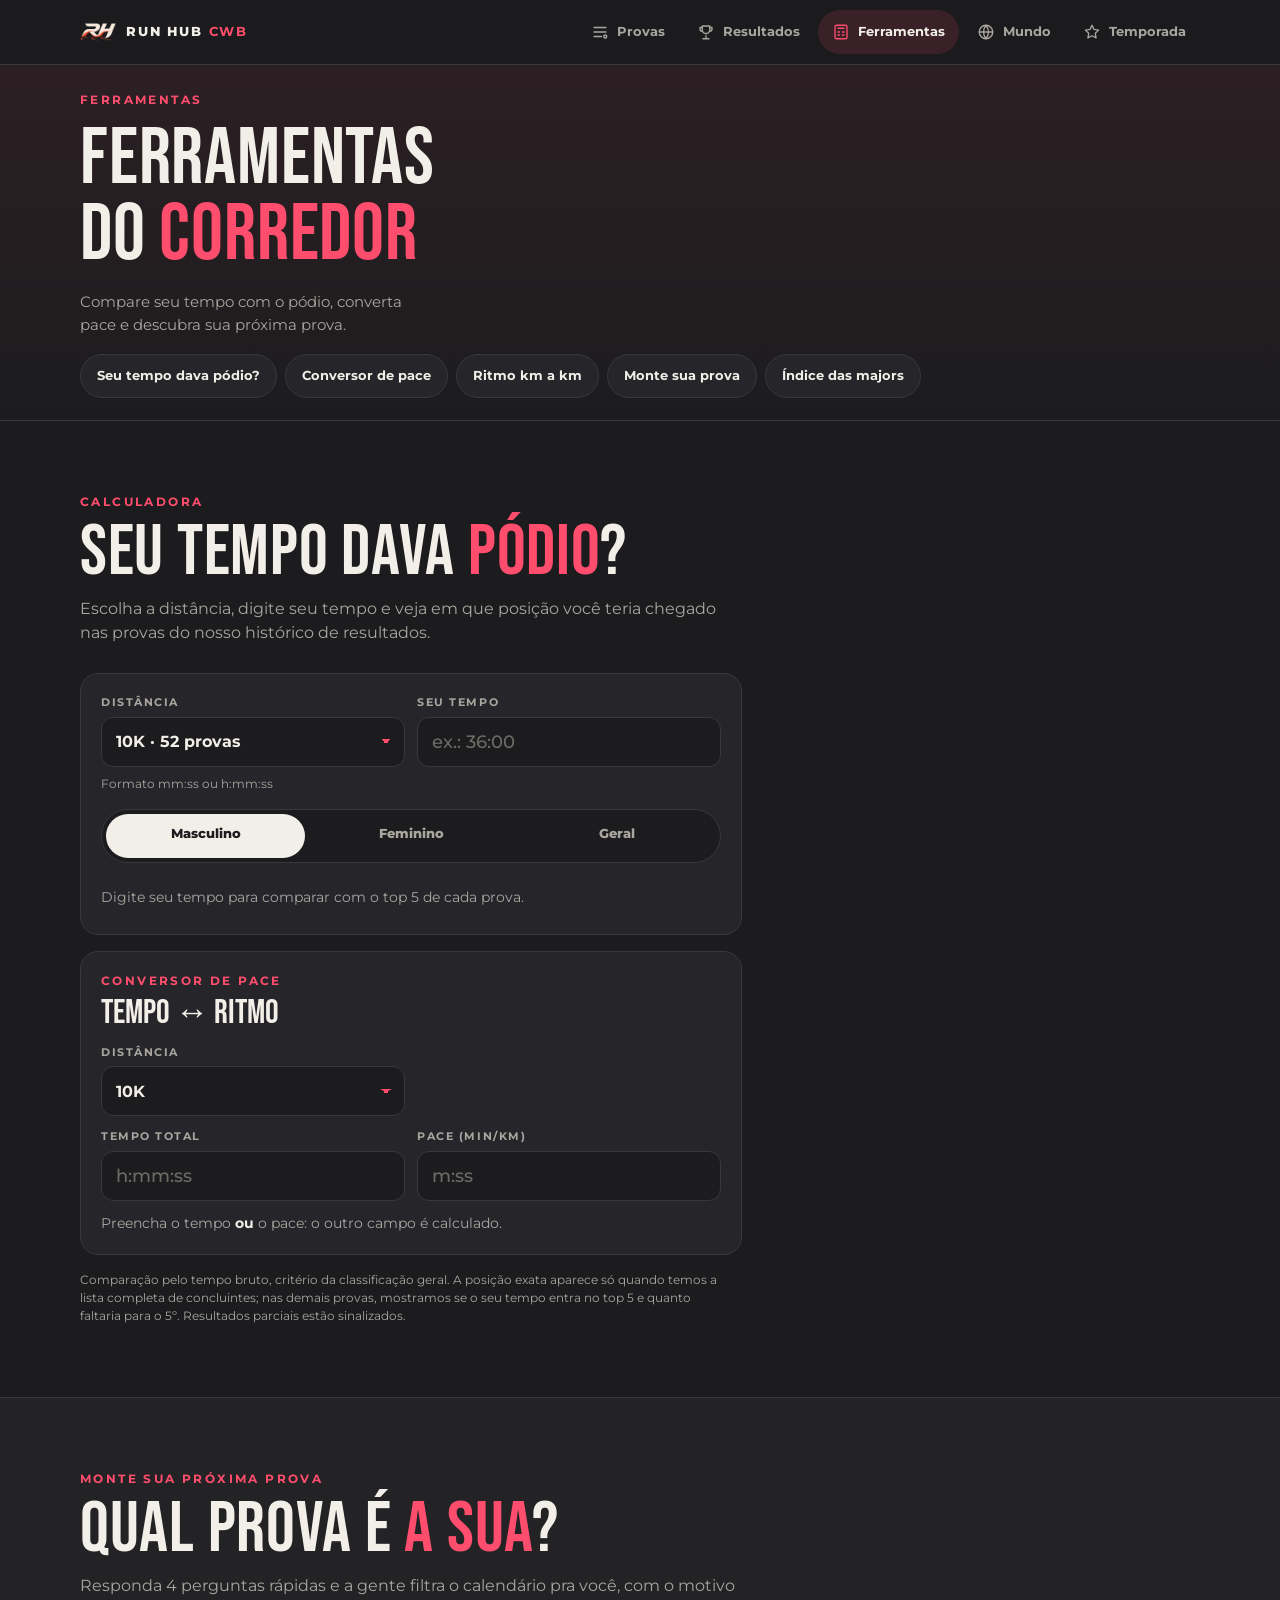
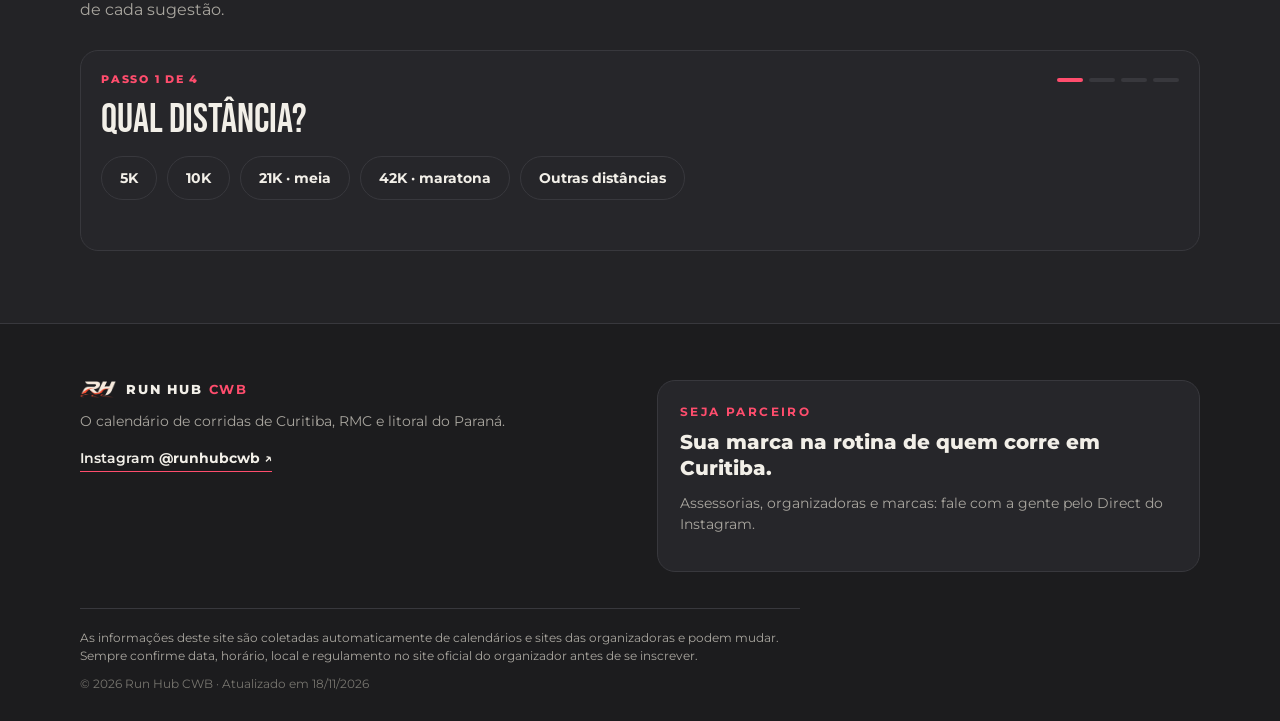
==== ferramentas.html @ d51b5dfc "Adiciona contador de visitas GoatCounter" ====
<!doctype html>
<html lang="pt-BR"><head>
<meta charset="utf-8"><meta name="viewport" content="width=device-width,initial-scale=1,viewport-fit=cover">
<title>Ferramentas · Run Hub CWB</title>
<meta name="description" content="Calculadora 'Seu tempo dava pódio?', conversor de pace e 'Monte sua próxima prova' para corridas de Curitiba, RMC e litoral.">
<meta name="theme-color" content="#1C1C1E"><link rel="icon" href="img/favicon.png">
<link rel="preload" href="fonts/BebasNeue-Regular.ttf" as="font" crossorigin><link rel="stylesheet" href="css/style.css">
<script>!function(){var r={calculadora:"ferramentas.html#calculadora",monte:"ferramentas.html#monte",temporada:"temporada.html",podio:"resultados.html#podio"},h=location.hash.slice(1);if(/(^|\/)(index\.html)?$/.test(location.pathname)&&r[h])location.replace(r[h])}();</script>
</head><body data-tab="ferramentas">
<a class="skip" href="#conteudo">Pular para o conteúdo</a>
<header class="nav"><div class="wrap nav-in">
  <a class="brand" href="index.html"><img src="img/rh_logo.png" alt="" width="40" height="40"><span>RUN HUB <b>CWB</b></span></a>
  <nav class="hlinks" aria-label="Principal"><a class="hl" href="index.html"><svg viewBox="0 0 24 24" aria-hidden="true"><path d="M4 6h16M4 12h16M4 18h10"/><circle cx="19" cy="18" r="2"/></svg><span>Provas</span></a><a class="hl" href="resultados.html"><svg viewBox="0 0 24 24" aria-hidden="true"><path d="M8 21h8M12 17v4M7 4h10v5a5 5 0 0 1-10 0V4Z"/><path d="M17 6h3v2a3 3 0 0 1-3 3M7 6H4v2a3 3 0 0 0 3 3"/></svg><span>Resultados</span></a><a class="hl" href="ferramentas.html" aria-current=page><svg viewBox="0 0 24 24" aria-hidden="true"><rect x="4" y="3" width="16" height="18" rx="2"/><path d="M8 7h8M8 12h2M14 12h2M8 16h2M14 16h2"/></svg><span>Ferramentas</span></a><a class="hl" href="mundo.html"><svg viewBox="0 0 24 24" aria-hidden="true"><circle cx="12" cy="12" r="9"/><path d="M3 12h18M12 3a14 14 0 0 1 0 18M12 3a14 14 0 0 0 0 18"/></svg><span>Mundo</span></a><a class="hl" href="temporada.html"><svg viewBox="0 0 24 24" aria-hidden="true"><path d="m12 3 2.7 5.6 6.1.9-4.4 4.3 1 6.1L12 17l-5.4 2.9 1-6.1L3.2 9.5l6.1-.9Z"/></svg><span>Temporada</span><b class="badge" id="season-badge" hidden>0</b></a></nav>
</div></header>

<div id="conteudo"><header class="phead"><div class="wrap"><p class="eyebrow">Ferramentas</p><h1>Ferramentas do <em>corredor</em></h1><p class="lead">Compare seu tempo com o pódio, converta pace e descubra sua próxima prova.</p><nav class="jump" aria-label="Nesta página"><a href="#calculadora">Seu tempo dava pódio?</a><a href="#conversor">Conversor de pace</a><a href="ritmo.html">Ritmo km a km</a><a href="#monte">Monte sua prova</a><a href="mundo.html#mu-ind">Índice das majors</a></nav></div></header><main><section class="sec" id="calculadora"><div class="wrap">
  <div class="sec-h"><p class="eyebrow">Calculadora</p><h2>Seu tempo dava <em>pódio</em>?</h2><p class="sub">Escolha a distância, digite seu tempo e veja em que posição você teria chegado nas provas do nosso histórico de resultados.</p></div>
  <div class="calc-grid">
  <form class="panel calc" id="calc" autocomplete="off" onsubmit="return false">
    <div class="frow">
      <label class="fld"><span>Distância</span><select id="c-dist"></select></label>
      <label class="fld"><span>Seu tempo</span><input id="c-time" type="text" inputmode="text" placeholder="ex.: 36:00" aria-describedby="c-hint"></label>
    </div>
    <p class="hint" id="c-hint">Formato mm:ss ou h:mm:ss</p>
    <div class="seg" role="radiogroup" aria-label="Classificação">
      <label><input type="radio" name="c-g" value="M" checked><span>Masculino</span></label>
      <label><input type="radio" name="c-g" value="F"><span>Feminino</span></label>
      <label><input type="radio" name="c-g" value="G"><span>Geral</span></label>
    </div>
    <div id="c-out" class="c-out" aria-live="polite"><p class="c-empty">Digite seu tempo para comparar com o top 5 de cada prova.</p></div>
  </form>
  <span id="conversor"></span><form class="panel conv" id="conv" autocomplete="off" onsubmit="return false">
    <p class="eyebrow">Conversor de pace</p><h3>Tempo ↔ ritmo</h3>
    <div class="frow">
      <label class="fld"><span>Distância</span><select id="v-dist"><option value="5">5K</option><option value="10" selected>10K</option><option value="15">15K</option><option value="21.0975">21K · meia</option><option value="42.195">42K · maratona</option><option value="x">Outra…</option></select></label>
      <label class="fld" id="v-kmw" hidden><span>Km</span><input id="v-km" type="text" inputmode="decimal" placeholder="ex.: 7,5"></label>
    </div>
    <div class="frow">
      <label class="fld"><span>Tempo total</span><input id="v-time" type="text" placeholder="h:mm:ss"></label>
      <label class="fld"><span>Pace (min/km)</span><input id="v-pace" type="text" placeholder="m:ss"></label>
    </div>
    <p class="v-out" id="v-out" aria-live="polite">Preencha o tempo <b>ou</b> o pace: o outro campo é calculado.</p>
  </form>
  </div>
  <p class="cnote">Comparação pelo tempo bruto, critério da classificação geral. A posição exata aparece só quando temos a lista completa de concluintes; nas demais provas, mostramos se o seu tempo entra no top 5 e quanto faltaria para o 5º. Resultados parciais estão sinalizados.</p>
  <div id="share-box" class="share-box" hidden></div>
  <script id="rh-results" type="application/json">[{"id": "pinhais-gm-10k", "nome": "7ª Corrida Noturna da Guarda Municipal de Pinhais", "curto": "Guarda Municipal de Pinhais", "data": "14/11", "iso": "2026-11-14", "cidade": "Pinhais", "dist": "10K", "km": 10, "mod": "Comunidade 10K", "plat": "Assessocor", "tempo": "bruto", "parcial": false, "fonte": "https://app.assessocor.online/resultado/261108", "top5": {"M": [2190, 2220, 2221, 2261, 2272], "F": [2962, 2971, 3070, 3091, 3143]}, "full": null}, {"id": "pinhais-gm-5k", "nome": "7ª Corrida Noturna da Guarda Municipal de Pinhais", "curto": "Guarda Municipal de Pinhais", "data": "14/11", "iso": "2026-11-14", "cidade": "Pinhais", "dist": "5K", "km": 5, "mod": "Comunidade 5K", "plat": "Assessocor", "tempo": "bruto", "parcial": false, "fonte": "https://app.assessocor.online/resultado/261108", "top5": {"M": [1030, 1041, 1042, 1053, 1064], "F": [1286, 1312, 1343, 1369, 1374]}, "full": null}, {"id": "capela-pmpr-5k", "nome": "1ª Corrida da Capela da PMPR", "curto": "Capela da PMPR", "data": "08/11", "iso": "2026-11-08", "cidade": "Curitiba", "dist": "5K", "km": 5, "mod": "Geral 5K", "plat": "Assessocor", "tempo": "bruto", "parcial": false, "fonte": "https://app.assessocor.online/resultado/261104", "top5": {"M": [1083, 1095, 1118, 1163, 1177], "F": [1302, 1381, 1432, 1434, 1455]}, "full": null}, {"id": "caocorrida-cioc-5k", "nome": "2ª Cãocorrida CIOC", "curto": "Cãocorrida CIOC", "data": "08/11", "iso": "2026-11-08", "cidade": "São José dos Pinhais", "dist": "5K", "km": 5, "mod": "Corrida 5K", "plat": "Assessocor", "tempo": "bruto", "parcial": false, "fonte": "https://app.assessocor.online/resultado/261105", "top5": {"M": [1092, 1114, 1115, 1120, 1148], "F": [1284, 1363, 1366, 1378, 1425]}, "full": null}, {"id": "multirun-10k", "nome": "Corrida MultiRun (Grupo Multilit)", "curto": "MultiRun", "data": "08/11", "iso": "2026-11-08", "cidade": "São José dos Pinhais", "dist": "10K", "km": 10, "mod": "Solo 10K", "plat": "Assessocor", "tempo": "bruto", "parcial": false, "fonte": "https://app.assessocor.online/resultado/261103", "top5": {"M": [2341, 2379, 2491, 2582, 2669], "F": [2966, 3342, 3393, 3419, 3493]}, "full": null}, {"id": "eco-run-campo-largo-10k", "nome": "Circuito Eco Run - Campo Largo", "curto": "Eco Run Campo Largo", "data": "08/11", "iso": "2026-11-08", "cidade": "Campo Largo", "dist": "10K", "km": 10, "mod": "Corrida 10K", "plat": "Ativo", "tempo": "bruto", "parcial": true, "fonte": "https://www.o2corre.com.br/resultado/40326/", "top5": {"M": [2302, 2364, 2403, 2438, 2449], "F": [2933, 3052, 3111, 3130, 3197]}, "full": null}, {"id": "eco-run-campo-largo-5k", "nome": "Circuito Eco Run - Campo Largo", "curto": "Eco Run Campo Largo", "data": "08/11", "iso": "2026-11-08", "cidade": "Campo Largo", "dist": "5K", "km": 5, "mod": "Corrida 5K", "plat": "Ativo", "tempo": "bruto", "parcial": true, "fonte": "https://www.o2corre.com.br/resultado/40326/", "top5": {"M": [1080, 1111, 1120, 1138, 1152], "F": [1229, 1248, 1337, 1356, 1447]}, "full": null}, {"id": "coxa-run-10k", "nome": "Coxa Run 2026", "curto": "Coxa Run", "data": "08/11", "iso": "2026-11-08", "cidade": "Curitiba", "dist": "10K", "km": 10, "mod": "", "plat": "ChipRun", "tempo": "bruto", "parcial": false, "fonte": "https://chiprun.com.br/evento/coxa-run-2026/", "top5": {"M": [1969, 2052, 2079, 2118, 2123], "F": [2224, 2409, 2409, 2479, 2491]}, "full": null}, {"id": "coxa-run-5k", "nome": "Coxa Run 2026", "curto": "Coxa Run", "data": "08/11", "iso": "2026-11-08", "cidade": "Curitiba", "dist": "5K", "km": 5, "mod": "", "plat": "ChipRun", "tempo": "bruto", "parcial": false, "fonte": "https://chiprun.com.br/evento/coxa-run-2026/", "top5": {"M": [996, 1009, 1015, 1044, 1051], "F": [1192, 1248, 1254, 1267, 1292]}, "full": null}, {"id": "arauco-10k", "nome": "Corrida Arauco", "curto": "Arauco", "data": "07/11", "iso": "2026-11-07", "cidade": "Araucária", "dist": "10K", "km": 10, "mod": "Geral 10K", "plat": "ChipRun", "tempo": "bruto", "parcial": false, "fonte": "https://chiprun.com.br/evento/corridas-aent-corrida-arauco/", "top5": {"M": [2125, 2128, 2296, 2353, 2391], "F": [2751, 2756, 2765, 2788, 2820]}, "full": null}, {"id": "arauco-5k", "nome": "Corrida Arauco", "curto": "Arauco", "data": "07/11", "iso": "2026-11-07", "cidade": "Araucária", "dist": "5K", "km": 5, "mod": "Geral 5K", "plat": "ChipRun", "tempo": "bruto", "parcial": false, "fonte": "https://chiprun.com.br/evento/corridas-aent-corrida-arauco/", "top5": {"M": [980, 1053, 1061, 1071, 1073], "F": [1244, 1260, 1267, 1291, 1293]}, "full": null}, {"id": "corrida-do-fogo-10k", "nome": "8ª Corrida do Fogo", "curto": "Corrida do Fogo", "data": "01/11", "iso": "2026-11-01", "cidade": "Curitiba", "dist": "10K", "km": 10, "mod": "Comunidade 10K", "plat": "Assessocor", "tempo": "bruto", "parcial": false, "fonte": "https://app.assessocor.online/resultado/261101", "top5": {"M": [2007, 2104, 2140, 2238, 2248], "F": [2300, 2552, 2624, 2656, 2744]}, "full": null}, {"id": "corrida-do-fogo-5k", "nome": "8ª Corrida do Fogo", "curto": "Corrida do Fogo", "data": "01/11", "iso": "2026-11-01", "cidade": "Curitiba", "dist": "5K", "km": 5, "mod": "Comunidade 5K", "plat": "Assessocor", "tempo": "bruto", "parcial": false, "fonte": "https://app.assessocor.online/resultado/261101", "top5": {"M": [994, 1038, 1077, 1093, 1102], "F": [1206, 1271, 1289, 1325, 1329]}, "full": null}, {"id": "bope-10k", "nome": "5ª Corrida do BOPE", "curto": "BOPE", "data": "01/11", "iso": "2026-11-01", "cidade": "São José dos Pinhais", "dist": "10K", "km": 10, "mod": "Geral 10K", "plat": "Cronoserv", "tempo": "bruto", "parcial": false, "fonte": "https://www.cronoserv.com.br/evento/3753?tab=result&race=5937", "top5": {"M": [1963, 2009, 2013, 2073, 2088], "F": [2402, 2431, 2528, 2622, 2661]}, "full": null}, {"id": "bope-5k", "nome": "5ª Corrida do BOPE", "curto": "BOPE", "data": "01/11", "iso": "2026-11-01", "cidade": "São José dos Pinhais", "dist": "5K", "km": 5, "mod": "Geral 5K", "plat": "Cronoserv", "tempo": "bruto", "parcial": false, "fonte": "https://www.cronoserv.com.br/evento/3753?tab=result&race=5939", "top5": {"M": [925, 943, 984, 1026, 1041], "F": [1110, 1143, 1175, 1221, 1240]}, "full": null}, {"id": "circuito-curitiba-4-10k", "nome": "Circuito Curitiba de Corridas de Rua 2026 - 4ª Etapa", "curto": "Circuito Curitiba 4ª", "data": "01/11", "iso": "2026-11-01", "cidade": "Curitiba", "dist": "10K", "km": 10, "mod": "", "plat": "ChipRun", "tempo": "bruto", "parcial": false, "fonte": "https://chiprun.com.br/evento/circuito-curitiba-de-corridas-de-rua-2026-etapa-4/", "top5": {"M": [2210, 2316, 2335, 2358, 2366], "F": [2853, 2892, 2942, 2949, 2970]}, "full": null}, {"id": "circuito-curitiba-4-5k", "nome": "Circuito Curitiba de Corridas de Rua 2026 - 4ª Etapa", "curto": "Circuito Curitiba 4ª", "data": "01/11", "iso": "2026-11-01", "cidade": "Curitiba", "dist": "5K", "km": 5, "mod": "", "plat": "ChipRun", "tempo": "bruto", "parcial": false, "fonte": "https://chiprun.com.br/evento/circuito-curitiba-de-corridas-de-rua-2026-etapa-4/", "top5": {"M": [1149, 1160, 1205, 1237, 1240], "F": [1451, 1454, 1488, 1508, 1560]}, "full": null}, {"id": "lupo-corre-curitiba-10k", "nome": "Lupo Sport Corre Curitiba 2026", "curto": "Lupo Corre Curitiba", "data": "01/11", "iso": "2026-11-01", "cidade": "Curitiba", "dist": "10K", "km": 10, "mod": "", "plat": "ChipRun", "tempo": "bruto", "parcial": true, "fonte": "https://chiprun.com.br/tempo-real/lupo-sport-corre-curitiba/", "top5": {"M": [2063, 2093, 2176, 2177, 2231], "F": [2563, 2733, 2738, 2814, 2834]}, "full": null}, {"id": "lupo-corre-curitiba-5k", "nome": "Lupo Sport Corre Curitiba 2026", "curto": "Lupo Corre Curitiba", "data": "01/11", "iso": "2026-11-01", "cidade": "Curitiba", "dist": "5K", "km": 5, "mod": "", "plat": "ChipRun", "tempo": "bruto", "parcial": true, "fonte": "https://chiprun.com.br/tempo-real/lupo-sport-corre-curitiba/", "top5": {"M": [982, 993, 1037, 1082, 1097], "F": [1138, 1187, 1309, 1355, 1367]}, "full": null}, {"id": "km1-sjp-5k", "nome": "Corrida Km1 - Etapa São José dos Pinhais", "curto": "Km1 SJP", "data": "01/11", "iso": "2026-11-01", "cidade": "São José dos Pinhais", "dist": "5K", "km": 5, "mod": "Geral 5K", "plat": "Cronoserv", "tempo": "bruto", "parcial": false, "fonte": "https://www.cronoserv.com.br/evento/3757?tab=result&race=5951", "top5": {"M": [1058, 1123, 1128, 1139, 1152], "F": [1307, 1320, 1352, 1441, 1468]}, "full": null}, {"id": "mae-do-rocio-5k", "nome": "Corrida e Caminhada com a Mãe do Rocio", "curto": "Mãe do Rocio", "data": "01/11", "iso": "2026-11-01", "cidade": "Paranaguá", "dist": "5K", "km": 5, "mod": "", "plat": "ChipRun", "tempo": "bruto", "parcial": false, "fonte": "https://chiprun.com.br/evento/corrida-e-caminhada-com-a-mae-do-rocio-padroeira-do-parana/", "top5": {"M": [982, 994, 1025, 1034, 1035], "F": [1209, 1263, 1276, 1300, 1319]}, "full": null}, {"id": "night-run-pinhais-10k", "nome": "Santander Night Run Curitiba 2026", "curto": "Night Run", "data": "31/10", "iso": "2026-10-31", "cidade": "Pinhais", "dist": "10K", "km": 10, "mod": "Corrida 10K", "plat": "Ativo", "tempo": "bruto", "parcial": true, "fonte": "https://www.o2corre.com.br/resultado/40107/", "top5": {"M": [2238, 2325, 2344, 2394, 2485], "F": [2706, 2750, 2861, 2869, 2884]}, "full": null}, {"id": "night-run-pinhais-5k", "nome": "Santander Night Run Curitiba 2026", "curto": "Night Run", "data": "31/10", "iso": "2026-10-31", "cidade": "Pinhais", "dist": "5K", "km": 5, "mod": "Corrida 5K", "plat": "Ativo", "tempo": "bruto", "parcial": true, "fonte": "https://www.o2corre.com.br/resultado/40107/", "top5": {"M": [1027, 1080, 1104, 1130, 1137], "F": [1224, 1361, 1372, 1373, 1395]}, "full": null}, {"id": "gma-araucaria-10k", "nome": "7ª Corrida Noturna da Guarda Municipal de Araucária", "curto": "Noturna GMA Araucária", "data": "30/10", "iso": "2026-10-30", "cidade": "Araucária", "dist": "10K", "km": 10, "mod": "Comunidade 10K", "plat": "Assessocor", "tempo": "bruto", "parcial": false, "fonte": "https://app.assessocor.online/resultado/261012", "top5": {"M": [1989, 2018, 2084, 2199, 2219], "F": [2618, 2635, 2744, 2750, 2759]}, "full": null}, {"id": "gma-araucaria-5k", "nome": "7ª Corrida Noturna da Guarda Municipal de Araucária", "curto": "Noturna GMA Araucária", "data": "30/10", "iso": "2026-10-30", "cidade": "Araucária", "dist": "5K", "km": 5, "mod": "Comunidade 5K", "plat": "Assessocor", "tempo": "bruto", "parcial": false, "fonte": "https://app.assessocor.online/resultado/261012", "top5": {"M": [988, 1025, 1040, 1070, 1080], "F": [1231, 1232, 1257, 1333, 1352]}, "full": null}, {"id": "graciosa-21k", "nome": "Half Marathon Serra da Graciosa 2026", "curto": "Serra da Graciosa", "data": "24/10", "iso": "2026-10-24", "cidade": "Quatro Barras", "dist": "21K", "km": 21, "mod": "", "plat": "Assessocor", "tempo": "bruto", "parcial": false, "fonte": "https://app.assessocor.online/resultado/261009", "top5": {"M": [5537, 5672, 5998, 6106, 6110], "F": [5867, 7205, 7508, 8130, 8247]}, "full": null}, {"id": "graciosa-10k", "nome": "Half Marathon Serra da Graciosa 2026", "curto": "Serra da Graciosa", "data": "24/10", "iso": "2026-10-24", "cidade": "Quatro Barras", "dist": "10K", "km": 10, "mod": "", "plat": "Assessocor", "tempo": "bruto", "parcial": false, "fonte": "https://app.assessocor.online/resultado/261009", "top5": {"M": [2584, 2585, 2620, 2780, 2787], "F": [3372, 3373, 3606, 3700, 3703]}, "full": null}, {"id": "graciosa-5k", "nome": "Half Marathon Serra da Graciosa 2026", "curto": "Serra da Graciosa", "data": "24/10", "iso": "2026-10-24", "cidade": "Quatro Barras", "dist": "5K", "km": 5, "mod": "", "plat": "Assessocor", "tempo": "bruto", "parcial": false, "fonte": "https://app.assessocor.online/resultado/261009", "top5": {"M": [1358, 1365, 1406, 1601, 1622], "F": [1498, 1888, 1948, 2012, 2055]}, "full": null}, {"id": "outubro-rosa-piraquara-5k", "nome": "Outubro Rosa Night Run", "curto": "Outubro Rosa Piraquara", "data": "24/10", "iso": "2026-10-24", "cidade": "Piraquara", "dist": "5K", "km": 5, "mod": "", "plat": "Assessocor", "tempo": "bruto", "parcial": false, "fonte": "https://app.assessocor.online/resultado/261011", "top5": {"M": [1090, 1135, 1147, 1151, 1175], "F": [1303, 1316, 1360, 1417, 1418]}, "full": null}, {"id": "cuide-se-5k", "nome": "10ª Corrida Cuide-se Agora, Cuide-se Sempre", "curto": "Cuide-se", "data": "18/10", "iso": "2026-10-18", "cidade": "São José dos Pinhais", "dist": "5K", "km": 5, "mod": "", "plat": "Assessocor", "tempo": "bruto", "parcial": false, "fonte": "https://app.assessocor.online/resultado/261021", "top5": {"M": [1001, 1005, 1019, 1036, 1068], "F": [1203, 1320, 1328, 1340, 1348]}, "full": null}, {"id": "triathlon-primavera-corrida-5k", "nome": "21º Circuito Triathlon Primavera", "curto": "Triathlon Primavera", "data": "18/10", "iso": "2026-10-18", "cidade": "Matinhos", "dist": "5K", "km": 5, "mod": "Corrida 5K (etapa do triathlon)", "plat": "ChipRun", "tempo": "bruto", "parcial": false, "fonte": "https://chiprun.com.br/evento/21o-circuito-triathlon-primavera-2026/", "top5": {"M": [1005, 1018, 1050, 1058, 1062], "F": [1279, 1299, 1367, 1381, 1399]}, "full": {"M": [1005, 1018, 1050, 1058, 1062, 1106, 1140, 1148, 1164, 1172, 1207, 1217, 1227, 1284, 1359, 1396, 1431, 1439, 1441, 1484, 1492, 1522, 1683, 1725, 1757, 1925, 2140, 2174, 2604], "F": [1279, 1299, 1367, 1381, 1399, 1551, 1553, 1566, 1627, 1639, 1659, 1681, 1695, 1702, 1706, 1720, 1758, 1779, 1876, 1913, 1930, 2034, 2057, 2143, 2253, 2336, 2341, 2531, 2604]}}, {"id": "santos-dumont-10k", "nome": "V Corrida Santos Dumont", "curto": "Santos Dumont", "data": "16/10", "iso": "2026-10-16", "cidade": "Curitiba", "dist": "10K", "km": 10, "mod": "", "plat": "ChipRun", "tempo": "bruto", "parcial": false, "fonte": "https://chiprun.com.br/evento/v-corrida-santos-dumont-cindacta-ii-2026/", "top5": {"M": [1869, 1927, 1984, 1994, 2134], "F": [2531, 2585, 2611, 2629, 2642]}, "full": null}, {"id": "santos-dumont-5k", "nome": "V Corrida Santos Dumont", "curto": "Santos Dumont", "data": "16/10", "iso": "2026-10-16", "cidade": "Curitiba", "dist": "5K", "km": 5, "mod": "", "plat": "ChipRun", "tempo": "bruto", "parcial": false, "fonte": "https://chiprun.com.br/evento/v-corrida-santos-dumont-cindacta-ii-2026/", "top5": {"M": [954, 961, 988, 1033, 1035], "F": [1085, 1104, 1215, 1228, 1252]}, "full": null}, {"id": "infantaria-10k", "nome": "20 Runners · Corrida da Infantaria", "curto": "Corrida da Infantaria", "data": "11/10", "iso": "2026-10-11", "cidade": "Curitiba", "dist": "10K", "km": 10, "mod": "10K geral (sem a categoria militar)", "plat": "ChipRun", "tempo": "bruto", "parcial": false, "fonte": "https://chiprun.com.br/evento/20-runners-corrida-da-infantaria/", "top5": {"M": [1987, 1995, 2303, 2309, 2328], "F": [2451, 2514, 2721, 2898, 2974]}, "full": null}, {"id": "infantaria-5k", "nome": "20 Runners · Corrida da Infantaria", "curto": "Corrida da Infantaria", "data": "11/10", "iso": "2026-10-11", "cidade": "Curitiba", "dist": "5K", "km": 5, "mod": "", "plat": "ChipRun", "tempo": "bruto", "parcial": false, "fonte": "https://chiprun.com.br/evento/20-runners-corrida-da-infantaria/", "top5": {"M": [1003, 1014, 1022, 1111, 1158], "F": [1151, 1291, 1293, 1327, 1443]}, "full": null}, {"id": "legislativo-araucaria-5k", "nome": "Corrida do Legislativo · Araucária", "curto": "Legislativo Araucária", "data": "11/10", "iso": "2026-10-11", "cidade": "Araucária", "dist": "5K", "km": 5, "mod": "", "plat": "Assessocor", "tempo": "bruto", "parcial": false, "fonte": "https://app.assessocor.online/resultado/260310", "top5": {"M": [951, 985, 1036, 1069, 1073], "F": [1182, 1185, 1205, 1216, 1276]}, "full": null}, {"id": "rbs-run-21k", "nome": "RBS Run · Meia Maratona de Rio Branco do Sul", "curto": "RBS Run", "data": "11/10", "iso": "2026-10-11", "cidade": "Rio Branco do Sul", "dist": "21K", "km": 21, "mod": "", "plat": "ChipRun", "tempo": "bruto", "parcial": false, "fonte": "https://chiprun.com.br/evento/rbs-run-meia-maratona-de-rio-branco-do-sul-2026/", "top5": {"M": [4522, 4862, 4909, 4952, 4975], "F": [5984, 6243, 6421, 6459, 6501]}, "full": null}, {"id": "outubro-rosa-paranagua-10k", "nome": "1ª Corrida e Caminhada Outubro Rosa · Instituto Peito Aberto", "curto": "Outubro Rosa Paranaguá", "data": "03/10", "iso": "2026-10-03", "cidade": "Paranaguá", "dist": "10K", "km": 10, "mod": "", "plat": "ChipRun", "tempo": "bruto", "parcial": false, "fonte": "https://chiprun.com.br/evento/1a-corrida-e-caminhada-outubro-rosa-instituto-peito-aberto/", "top5": {"M": [2142, 2164, 2166, 2269, 2307], "F": [2656, 2722, 2749, 2771, 2790]}, "full": null}, {"id": "outubro-rosa-paranagua-5k", "nome": "1ª Corrida e Caminhada Outubro Rosa · Instituto Peito Aberto", "curto": "Outubro Rosa Paranaguá", "data": "03/10", "iso": "2026-10-03", "cidade": "Paranaguá", "dist": "5K", "km": 5, "mod": "", "plat": "ChipRun", "tempo": "bruto", "parcial": false, "fonte": "https://chiprun.com.br/evento/1a-corrida-e-caminhada-outubro-rosa-instituto-peito-aberto/", "top5": {"M": [1019, 1027, 1066, 1088, 1118], "F": [1212, 1237, 1303, 1344, 1357]}, "full": null}, {"id": "2a-unirun-farmacias-unipreco-10k", "nome": "2ª Unirun Farmácias Unipreço", "curto": "Unirun Unipreço", "data": "27/09", "iso": "2026-09-27", "cidade": "Curitiba", "dist": "10K", "km": 10, "mod": "", "plat": "ChipRun", "tempo": "bruto", "parcial": false, "fonte": "https://chiprun.com.br/evento/2a-unirun-farmacias-unipreco/", "top5": {"M": [2056, 2061, 2185, 2202, 2203], "F": [2549, 2567, 2699, 2753, 2767]}, "full": null}, {"id": "xix-corrida-da-policia-civil-do-parana-10k", "nome": "XIX Corrida da Polícia Civil do Paraná", "curto": "Polícia Civil do Paraná", "data": "27/09", "iso": "2026-09-27", "cidade": "Curitiba", "dist": "10K", "km": 10, "mod": "", "plat": "ChipRun", "tempo": "bruto", "parcial": false, "fonte": "https://chiprun.com.br/evento/xix-corrida-da-policia-civil-do-parana-2026/", "top5": {"M": [2011, 2028, 2060, 2178, 2268], "F": [2596, 2714, 2714, 2770, 2771]}, "full": null}, {"id": "2a-unirun-farmacias-unipreco-5k", "nome": "2ª Unirun Farmácias Unipreço", "curto": "Unirun Unipreço", "data": "27/09", "iso": "2026-09-27", "cidade": "Curitiba", "dist": "5K", "km": 5, "mod": "", "plat": "ChipRun", "tempo": "bruto", "parcial": false, "fonte": "https://chiprun.com.br/evento/2a-unirun-farmacias-unipreco/", "top5": {"M": [1001, 1020, 1054, 1068, 1072], "F": [1220, 1271, 1275, 1289, 1294]}, "full": null}, {"id": "xix-corrida-da-policia-civil-do-parana-5k", "nome": "XIX Corrida da Polícia Civil do Paraná", "curto": "Polícia Civil do Paraná", "data": "27/09", "iso": "2026-09-27", "cidade": "Curitiba", "dist": "5K", "km": 5, "mod": "", "plat": "ChipRun", "tempo": "bruto", "parcial": false, "fonte": "https://chiprun.com.br/evento/xix-corrida-da-policia-civil-do-parana-2026/", "top5": {"M": [959, 1064, 1089, 1123, 1153], "F": [1209, 1253, 1262, 1300, 1309]}, "full": null}, {"id": "10a-corrida-e-caminhada-contra-o-cancer--10k", "nome": "10ª Corrida e Caminhada contra o Câncer de Paranaguá", "curto": "Contra o Câncer", "data": "20/09", "iso": "2026-09-20", "cidade": "Paranaguá", "dist": "10K", "km": 10, "mod": "", "plat": "ChipRun", "tempo": "bruto", "parcial": false, "fonte": "https://chiprun.com.br/evento/10a-corrida-e-caminhada-contra-o-cancer-de-paranagua/", "top5": {"M": [2199, 2345, 2354, 2406, 2466], "F": [2445, 2456, 2701, 2826, 2875]}, "full": null}, {"id": "circuito-curitiba-de-corridas-de-rua-202-10k", "nome": "Circuito Curitiba de Corridas de Rua – Etapa 3", "curto": "Circuito Curitiba – Etapa 3", "data": "20/09", "iso": "2026-09-20", "cidade": "Curitiba", "dist": "10K", "km": 10, "mod": "", "plat": "ChipRun", "tempo": "bruto", "parcial": false, "fonte": "https://chiprun.com.br/evento/circuito-curitiba-de-corridas-de-rua-2026-etapa-2-2/", "top5": {"M": [2097, 2223, 2235, 2258, 2280], "F": [2715, 2738, 2756, 2759, 2833]}, "full": null}, {"id": "corrida-animal-2a-edicao-10k", "nome": "Corrida Animal - 2ª Edição", "curto": "Corrida Animal", "data": "20/09", "iso": "2026-09-20", "cidade": "Campo Largo", "dist": "10K", "km": 10, "mod": "", "plat": "Assessocor", "tempo": "bruto", "parcial": false, "fonte": "https://app.assessocor.online/resultado/260911", "top5": {"M": [2430, 2573, 2597, 2618, 2731], "F": [3027, 3065, 3120, 3154, 3201]}, "full": null}, {"id": "corrida-associacao-volvo-10k", "nome": "Corrida Associação Volvo", "curto": "Corrida Associação Volvo", "data": "20/09", "iso": "2026-09-20", "cidade": "Curitiba", "dist": "10K", "km": 10, "mod": "", "plat": "Assessocor", "tempo": "bruto", "parcial": false, "fonte": "https://app.assessocor.online/resultado/260920", "top5": {"M": [2089, 2328, 2387, 2400, 2508], "F": [2590, 2876, 3199, 3200, 3316]}, "full": null}, {"id": "10a-corrida-e-caminhada-contra-o-cancer--5k", "nome": "10ª Corrida e Caminhada contra o Câncer de Paranaguá", "curto": "Contra o Câncer", "data": "20/09", "iso": "2026-09-20", "cidade": "Paranaguá", "dist": "5K", "km": 5, "mod": "", "plat": "ChipRun", "tempo": "bruto", "parcial": false, "fonte": "https://chiprun.com.br/evento/10a-corrida-e-caminhada-contra-o-cancer-de-paranagua/", "top5": {"M": [1017, 1045, 1056, 1058, 1083], "F": [1310, 1368, 1390, 1406, 1419]}, "full": null}, {"id": "circuito-curitiba-de-corridas-de-rua-202-5k", "nome": "Circuito Curitiba de Corridas de Rua – Etapa 3", "curto": "Circuito Curitiba – Etapa 3", "data": "20/09", "iso": "2026-09-20", "cidade": "Curitiba", "dist": "5K", "km": 5, "mod": "", "plat": "ChipRun", "tempo": "bruto", "parcial": false, "fonte": "https://chiprun.com.br/evento/circuito-curitiba-de-corridas-de-rua-2026-etapa-2-2/", "top5": {"M": [974, 995, 1026, 1039, 1041], "F": [1227, 1296, 1321, 1424, 1440]}, "full": null}, {"id": "corrida-animal-2a-edicao-5k", "nome": "Corrida Animal - 2ª Edição", "curto": "Corrida Animal", "data": "20/09", "iso": "2026-09-20", "cidade": "Campo Largo", "dist": "5K", "km": 5, "mod": "", "plat": "Assessocor", "tempo": "bruto", "parcial": false, "fonte": "https://app.assessocor.online/resultado/260911", "top5": {"M": [986, 1053, 1067, 1070, 1079], "F": [1209, 1255, 1258, 1279, 1310]}, "full": null}, {"id": "corrida-associacao-volvo-5k", "nome": "Corrida Associação Volvo", "curto": "Corrida Associação Volvo", "data": "20/09", "iso": "2026-09-20", "cidade": "Curitiba", "dist": "5K", "km": 5, "mod": "", "plat": "Assessocor", "tempo": "bruto", "parcial": false, "fonte": "https://app.assessocor.online/resultado/260920", "top5": {"M": [1139, 1235, 1273, 1289, 1313], "F": [1401, 1423, 1440, 1466, 1486]}, "full": null}, {"id": "1a-corrida-e-caminhada-sindaruc-bmai-5k", "nome": "1ª Corrida e Caminhada Sindaruc BMAI", "curto": "Sindaruc BMAI", "data": "19/09", "iso": "2026-09-19", "cidade": "Curitiba", "dist": "5K", "km": 5, "mod": "", "plat": "Assessocor", "tempo": "bruto", "parcial": false, "fonte": "https://app.assessocor.online/resultado/260909", "top5": {"M": [904, 909, 942, 945, 996], "F": [1152, 1185, 1208, 1220, 1246]}, "full": null}, {"id": "corrida-de-rua-natureza-edicao-paranagua-10k", "nome": "Corrida de Rua Natureza - Edição Paranaguá", "curto": "Corrida de Rua Natureza", "data": "13/09", "iso": "2026-09-13", "cidade": "Paranaguá", "dist": "10K", "km": 10, "mod": "", "plat": "Assessocor", "tempo": "bruto", "parcial": false, "fonte": "https://app.assessocor.online/resultado/260908", "top5": {"M": [2114, 2134, 2155, 2184, 2219], "F": [2541, 2551, 2624, 2727, 2734]}, "full": null}, {"id": "2a-corrida-solidaria-da-padroeira-n-sra--5k", "nome": "2ª Corrida Solidária da Padroeira N. Sra. das Dores", "curto": "Padroeira Araucária", "data": "13/09", "iso": "2026-09-13", "cidade": "Araucária", "dist": "5K", "km": 5, "mod": "", "plat": "Assessocor", "tempo": "bruto", "parcial": false, "fonte": "https://app.assessocor.online/resultado/260907", "top5": {"M": [948, 995, 1059, 1066, 1077], "F": [1207, 1214, 1269, 1294, 1307]}, "full": null}, {"id": "corrida-de-rua-natureza-edicao-paranagua-5k", "nome": "Corrida de Rua Natureza - Edição Paranaguá", "curto": "Corrida de Rua Natureza", "data": "13/09", "iso": "2026-09-13", "cidade": "Paranaguá", "dist": "5K", "km": 5, "mod": "", "plat": "Assessocor", "tempo": "bruto", "parcial": false, "fonte": "https://app.assessocor.online/resultado/260908", "top5": {"M": [1006, 1009, 1030, 1037, 1052], "F": [1266, 1380, 1419, 1419, 1420]}, "full": null}, {"id": "corrida-pela-agua-5k", "nome": "Corrida pela Água", "curto": "Corrida pela Água", "data": "13/09", "iso": "2026-09-13", "cidade": "São José dos Pinhais", "dist": "5K", "km": 5, "mod": "", "plat": "Assessocor", "tempo": "bruto", "parcial": false, "fonte": "https://app.assessocor.online/resultado/260905", "top5": {"M": [949, 950, 991, 1018, 1059], "F": [1150, 1212, 1248, 1319, 1336]}, "full": null}, {"id": "3a-corrida-alcance-run-5k", "nome": "3ª Corrida Alcance Run", "curto": "Corrida Alcance Run", "data": "08/09", "iso": "2026-09-08", "cidade": "Curitiba", "dist": "5K", "km": 5, "mod": "", "plat": "Assessocor", "tempo": "bruto", "parcial": false, "fonte": "https://app.assessocor.online/resultado/260903", "top5": {"M": [1016, 1075, 1077, 1086, 1090], "F": [1140, 1230, 1272, 1370, 1380]}, "full": null}, {"id": "meia-maratona-de-guaratuba-21k", "nome": "Meia Maratona de Guaratuba", "curto": "Meia de Guaratuba", "data": "06/09", "iso": "2026-09-06", "cidade": "Guaratuba", "dist": "21K", "km": 21, "mod": "", "plat": "ChipRun", "tempo": "bruto", "parcial": false, "fonte": "https://chiprun.com.br/evento/meia-maratona-de-guaratuba-2026/", "top5": {"M": [4491, 4660, 4679, 4691, 4701], "F": [5426, 5625, 5641, 5702, 5741]}, "full": null}, {"id": "meia-maratona-de-guaratuba-10k", "nome": "Meia Maratona de Guaratuba", "curto": "Meia de Guaratuba", "data": "06/09", "iso": "2026-09-06", "cidade": "Guaratuba", "dist": "10K", "km": 10, "mod": "", "plat": "ChipRun", "tempo": "bruto", "parcial": false, "fonte": "https://chiprun.com.br/evento/meia-maratona-de-guaratuba-2026/", "top5": {"M": [1969, 2133, 2148, 2182, 2257], "F": [2398, 2435, 2586, 2638, 2663]}, "full": null}, {"id": "meia-maratona-de-guaratuba-5k", "nome": "Meia Maratona de Guaratuba", "curto": "Meia de Guaratuba", "data": "06/09", "iso": "2026-09-06", "cidade": "Guaratuba", "dist": "5K", "km": 5, "mod": "", "plat": "ChipRun", "tempo": "bruto", "parcial": false, "fonte": "https://chiprun.com.br/evento/meia-maratona-de-guaratuba-2026/", "top5": {"M": [1011, 1056, 1075, 1093, 1104], "F": [1199, 1332, 1337, 1365, 1432]}, "full": null}, {"id": "corrida-agosto-lilas-itaperucu-10k", "nome": "Corrida Agosto Lilás - Itaperuçu", "curto": "Corrida Agosto Lilás", "data": "30/08", "iso": "2026-08-30", "cidade": "Itaperuçu", "dist": "10K", "km": 10, "mod": "", "plat": "Assessocor", "tempo": "bruto", "parcial": false, "fonte": "https://app.assessocor.online/resultado/260813", "top5": {"M": [2100, 2267, 2309, 2346, 2357], "F": [2918, 2990, 3013, 3039, 3127]}, "full": null}, {"id": "tech-run-curitiba-10k", "nome": "Tech Run Curitiba", "curto": "Tech Run Curitiba", "data": "30/08", "iso": "2026-08-30", "cidade": "Curitiba", "dist": "10K", "km": 10, "mod": "", "plat": "ChipRun", "tempo": "bruto", "parcial": false, "fonte": "https://chiprun.com.br/evento/tech-run-curitiba-2026/", "top5": {"M": [2124, 2207, 2269, 2370, 2378], "F": [2662, 2803, 2819, 2945, 2976]}, "full": null}, {"id": "1o-corrida-e-caminhada-beneficente-apae--5k", "nome": "1ª Corrida Beneficente APAE de Matinhos e IFPR", "curto": "APAE Matinhos", "data": "30/08", "iso": "2026-08-30", "cidade": "Matinhos", "dist": "5K", "km": 5, "mod": "", "plat": "Assessocor", "tempo": "bruto", "parcial": false, "fonte": "https://app.assessocor.online/resultado/260816", "top5": {"M": [1033, 1040, 1059, 1098, 1137], "F": [1320, 1404, 1450, 1464, 1472]}, "full": null}, {"id": "corrida-agosto-lilas-itaperucu-5k", "nome": "Corrida Agosto Lilás - Itaperuçu", "curto": "Corrida Agosto Lilás", "data": "30/08", "iso": "2026-08-30", "cidade": "Itaperuçu", "dist": "5K", "km": 5, "mod": "", "plat": "Assessocor", "tempo": "bruto", "parcial": false, "fonte": "https://app.assessocor.online/resultado/260813", "top5": {"M": [1148, 1220, 1228, 1228, 1320], "F": [1361, 1389, 1472, 1490, 1557]}, "full": null}, {"id": "tech-run-curitiba-5k", "nome": "Tech Run Curitiba", "curto": "Tech Run Curitiba", "data": "30/08", "iso": "2026-08-30", "cidade": "Curitiba", "dist": "5K", "km": 5, "mod": "", "plat": "ChipRun", "tempo": "bruto", "parcial": false, "fonte": "https://chiprun.com.br/evento/tech-run-curitiba-2026/", "top5": {"M": [1126, 1130, 1134, 1138, 1202], "F": [1226, 1256, 1325, 1366, 1408]}, "full": null}, {"id": "1a-corrida-noturna-do-transito-araucaria-5k", "nome": "1ª Corrida Noturna do Trânsito - Araucária", "curto": "Noturna do Trânsito", "data": "29/08", "iso": "2026-08-29", "cidade": "Araucária", "dist": "5K", "km": 5, "mod": "", "plat": "Assessocor", "tempo": "bruto", "parcial": false, "fonte": "https://app.assessocor.online/resultado/260815", "top5": {"M": [1054, 1068, 1096, 1100, 1113], "F": [1302, 1304, 1379, 1388, 1406]}, "full": null}, {"id": "corrida-do-bem-rotary-club-5k", "nome": "Corrida do Bem - Rotary Club", "curto": "Corrida do Bem Rotary", "data": "29/08", "iso": "2026-08-29", "cidade": "Fazenda Rio Grande", "dist": "5K", "km": 5, "mod": "", "plat": "Assessocor", "tempo": "bruto", "parcial": false, "fonte": "https://app.assessocor.online/resultado/260814", "top5": {"M": [1069, 1073, 1109, 1135, 1150], "F": [1358, 1388, 1400, 1419, 1468]}, "full": null}, {"id": "28a-corrida-pedestre-pmpr-coronel-sarmen-10k", "nome": "28ª Corrida Pedestre PMPR – Coronel Sarmento", "curto": "Corrida PMPR", "data": "23/08", "iso": "2026-08-23", "cidade": "Curitiba", "dist": "10K", "km": 10, "mod": "", "plat": "ChipRun", "tempo": "bruto", "parcial": false, "fonte": "https://chiprun.com.br/evento/28a-corrida-pedestre-pmpr-coronel-sarmento/", "top5": {"M": [1894, 1914, 1932, 1966, 2021], "F": [2274, 2515, 2557, 2598, 2605]}, "full": null}, {"id": "corrida-do-forte-10k", "nome": "Corrida do Forte", "curto": "Corrida do Forte", "data": "23/08", "iso": "2026-08-23", "cidade": "Curitiba", "dist": "10K", "km": 10, "mod": "", "plat": "ChipRun", "tempo": "bruto", "parcial": false, "fonte": "https://chiprun.com.br/evento/corrida-do-forte-2026/", "top5": {"M": [2127, 2195, 2200, 2239, 2296], "F": [2690, 2690, 2848, 2854, 2878]}, "full": null}, {"id": "28a-corrida-pedestre-pmpr-coronel-sarmen-5k", "nome": "28ª Corrida Pedestre PMPR – Coronel Sarmento", "curto": "Corrida PMPR", "data": "23/08", "iso": "2026-08-23", "cidade": "Curitiba", "dist": "5K", "km": 5, "mod": "", "plat": "ChipRun", "tempo": "bruto", "parcial": false, "fonte": "https://chiprun.com.br/evento/28a-corrida-pedestre-pmpr-coronel-sarmento/", "top5": {"M": [988, 1002, 1025, 1028, 1039], "F": [1120, 1149, 1285, 1285, 1289]}, "full": null}, {"id": "alta-run-26-corrida-de-rua-3a-edicao-5k", "nome": "Alta Run 26", "curto": "Alta Run", "data": "23/08", "iso": "2026-08-23", "cidade": "Quatro Barras", "dist": "5K", "km": 5, "mod": "", "plat": "Assessocor", "tempo": "bruto", "parcial": false, "fonte": "https://app.assessocor.online/resultado/260808", "top5": {"M": [1134, 1232, 1255, 1264, 1429], "F": [1427, 1537, 1556, 1563, 1649]}, "full": null}, {"id": "corrida-do-forte-5k", "nome": "Corrida do Forte", "curto": "Corrida do Forte", "data": "23/08", "iso": "2026-08-23", "cidade": "Curitiba", "dist": "5K", "km": 5, "mod": "", "plat": "ChipRun", "tempo": "bruto", "parcial": false, "fonte": "https://chiprun.com.br/evento/corrida-do-forte-2026/", "top5": {"M": [1042, 1055, 1070, 1095, 1104], "F": [1238, 1406, 1408, 1414, 1444]}, "full": null}, {"id": "3a-corrida-amigos-da-apae-pinhais-5k", "nome": "3ª Corrida Amigos da APAE Pinhais", "curto": "Amigos da APAE Pinhais", "data": "22/08", "iso": "2026-08-22", "cidade": "Pinhais", "dist": "5K", "km": 5, "mod": "", "plat": "Assessocor", "tempo": "bruto", "parcial": false, "fonte": "https://app.assessocor.online/resultado/260811", "top5": {"M": [1015, 1016, 1106, 1116, 1128], "F": [1194, 1254, 1261, 1393, 1396]}, "full": null}, {"id": "meia-maratona-de-pinhais-21k", "nome": "Meia Maratona de Pinhais", "curto": "Meia Maratona de Pinhais", "data": "16/08", "iso": "2026-08-16", "cidade": "Pinhais", "dist": "21K", "km": 21, "mod": "", "plat": "ChipRun", "tempo": "bruto", "parcial": false, "fonte": "https://chiprun.com.br/evento/meia-maratona-de-pinhais-2026/", "top5": {"M": [4252, 4267, 4302, 4723, 4753], "F": [4839, 4904, 5055, 5541, 5565]}, "full": null}, {"id": "meia-maratona-de-pinhais-10k", "nome": "Meia Maratona de Pinhais", "curto": "Meia Maratona de Pinhais", "data": "16/08", "iso": "2026-08-16", "cidade": "Pinhais", "dist": "10K", "km": 10, "mod": "", "plat": "ChipRun", "tempo": "bruto", "parcial": false, "fonte": "https://chiprun.com.br/evento/meia-maratona-de-pinhais-2026/", "top5": {"M": [2228, 2295, 2324, 2337, 2426], "F": [2469, 2570, 2619, 2656, 2806]}, "full": null}, {"id": "21o-circuito-triathlon-inverno-5k", "nome": "21º Circuito Triathlon Inverno", "curto": "Circuito Triathlon Inverno", "data": "16/08", "iso": "2026-08-16", "cidade": "Matinhos", "dist": "5K", "km": 5, "mod": "", "plat": "ChipRun", "tempo": "bruto", "parcial": false, "fonte": "https://chiprun.com.br/evento/21o-circuito-triathlon-inverno-2026/", "top5": {"M": [1009, 1082, 1097, 1140, 1148], "F": [1173, 1205, 1307, 1352, 1399]}, "full": null}, {"id": "3a-corrida-rustica-do-rancho-boiadeiro-5k", "nome": "3ª Corrida Rustica do Rancho Boiadeiro", "curto": "Rustica do Rancho Boiadeiro", "data": "16/08", "iso": "2026-08-16", "cidade": "Mandirituba", "dist": "5K", "km": 5, "mod": "", "plat": "Assessocor", "tempo": "bruto", "parcial": false, "fonte": "https://app.assessocor.online/resultado/260810", "top5": {"M": [1304, 1451, 1452, 1453, 1454], "F": [1773, 1800, 1833, 1844, 1850]}, "full": null}, {"id": "circuito-corrida-de-rua-de-sjpinhais-202-10k", "nome": "Circuito Corrida de Rua de SJP - Etapa Pais", "curto": "Circuito SJP Pais", "data": "09/08", "iso": "2026-08-09", "cidade": "São José dos Pinhais", "dist": "10K", "km": 10, "mod": "", "plat": "Assessocor", "tempo": "bruto", "parcial": false, "fonte": "https://app.assessocor.online/resultado/260801", "top5": {"M": [1999, 2031, 2057, 2099, 2197], "F": [2514, 2603, 2732, 2742, 2782]}, "full": null}, {"id": "agro-run-mandirituba-5k", "nome": "Agro Run Mandirituba", "curto": "Agro Run Mandirituba", "data": "09/08", "iso": "2026-08-09", "cidade": "Mandirituba", "dist": "5K", "km": 5, "mod": "", "plat": "ChipRun", "tempo": "bruto", "parcial": false, "fonte": "https://chiprun.com.br/evento/3870/", "top5": {"M": [1077, 1078, 1139, 1140, 1152], "F": [1235, 1411, 1432, 1461, 1487]}, "full": null}, {"id": "circuito-corrida-de-rua-de-sjpinhais-202-5k", "nome": "Circuito Corrida de Rua de SJP - Etapa Pais", "curto": "Circuito SJP Pais", "data": "09/08", "iso": "2026-08-09", "cidade": "São José dos Pinhais", "dist": "5K", "km": 5, "mod": "", "plat": "Assessocor", "tempo": "bruto", "parcial": false, "fonte": "https://app.assessocor.online/resultado/260801", "top5": {"M": [1028, 1031, 1032, 1048, 1067], "F": [1178, 1278, 1309, 1387, 1390]}, "full": null}, {"id": "corrida-e-caminhada-pequeno-principe-10k", "nome": "Corrida e Caminhada Pequeno Príncipe", "curto": "Pequeno Príncipe", "data": "02/08", "iso": "2026-08-02", "cidade": "Curitiba", "dist": "10K", "km": 10, "mod": "", "plat": "ChipRun", "tempo": "bruto", "parcial": false, "fonte": "https://chiprun.com.br/evento/corrida-e-caminhada-pequeno-principe-2026/", "top5": {"M": [2044, 2162, 2182, 2217, 2271], "F": [2386, 2439, 2440, 2545, 2643]}, "full": null}, {"id": "corridas-uninter-10k", "nome": "Corridas Uninter", "curto": "Corridas Uninter", "data": "02/08", "iso": "2026-08-02", "cidade": "Pinhais", "dist": "10K", "km": 10, "mod": "", "plat": "ChipRun", "tempo": "bruto", "parcial": false, "fonte": "https://chiprun.com.br/evento/corridas-uninter-2026/", "top5": {"M": [2002, 2027, 2051, 2059, 2078], "F": [2488, 2572, 2636, 2690, 2734]}, "full": null}, {"id": "10-milhas-de-morretes-5k", "nome": "10 Milhas de Morretes", "curto": "Milhas de Morretes", "data": "02/08", "iso": "2026-08-02", "cidade": "Morretes", "dist": "5K", "km": 5, "mod": "", "plat": "ChipRun", "tempo": "bruto", "parcial": false, "fonte": "https://chiprun.com.br/evento/10-milhas-de-morretes-2026/", "top5": {"M": [1133, 1165, 1236, 1256, 1257], "F": [1356, 1510, 1514, 1573, 1609]}, "full": null}, {"id": "corrida-e-caminhada-pequeno-principe-5k", "nome": "Corrida e Caminhada Pequeno Príncipe", "curto": "Pequeno Príncipe", "data": "02/08", "iso": "2026-08-02", "cidade": "Curitiba", "dist": "5K", "km": 5, "mod": "", "plat": "ChipRun", "tempo": "bruto", "parcial": false, "fonte": "https://chiprun.com.br/evento/corrida-e-caminhada-pequeno-principe-2026/", "top5": {"M": [1067, 1077, 1092, 1115, 1117], "F": [1179, 1220, 1242, 1254, 1269]}, "full": null}, {"id": "corridas-uninter-5k", "nome": "Corridas Uninter", "curto": "Corridas Uninter", "data": "02/08", "iso": "2026-08-02", "cidade": "Pinhais", "dist": "5K", "km": 5, "mod": "", "plat": "ChipRun", "tempo": "bruto", "parcial": false, "fonte": "https://chiprun.com.br/evento/corridas-uninter-2026/", "top5": {"M": [986, 1009, 1030, 1041, 1047], "F": [1204, 1266, 1276, 1287, 1297]}, "full": null}, {"id": "mandirun-mandirituba-10k", "nome": "Mandirun Mandirituba", "curto": "Mandirun Mandirituba", "data": "26/07", "iso": "2026-07-26", "cidade": "Mandirituba", "dist": "10K", "km": 10, "mod": "", "plat": "Assessocor", "tempo": "bruto", "parcial": false, "fonte": "https://app.assessocor.online/resultado/260708", "top5": {"M": [2002, 2060, 2074, 2090, 2184], "F": [2495, 2537, 2616, 2684, 2772]}, "full": null}, {"id": "mandirun-mandirituba-5k", "nome": "Mandirun Mandirituba", "curto": "Mandirun Mandirituba", "data": "26/07", "iso": "2026-07-26", "cidade": "Mandirituba", "dist": "5K", "km": 5, "mod": "", "plat": "Assessocor", "tempo": "bruto", "parcial": false, "fonte": "https://app.assessocor.online/resultado/260708", "top5": {"M": [1111, 1133, 1149, 1166, 1181], "F": [1416, 1485, 1493, 1494, 1504]}, "full": null}, {"id": "2a-corrida-noturna-de-sao-cristovao-sao--5k", "nome": "2ª Corrida Noturna de São Cristóvão - São José dos Pinhais", "curto": "Noturna de São Cristóvão", "data": "25/07", "iso": "2026-07-25", "cidade": "São José dos Pinhais", "dist": "5K", "km": 5, "mod": "", "plat": "Assessocor", "tempo": "bruto", "parcial": false, "fonte": "https://app.assessocor.online/resultado/260710", "top5": {"M": [908, 912, 1005, 1007, 1010], "F": [994, 1172, 1212, 1223, 1249]}, "full": null}, {"id": "corre-lindas-5k", "nome": "Corre Lindas", "curto": "Corre Lindas", "data": "12/07", "iso": "2026-07-12", "cidade": "Curitiba", "dist": "5K", "km": 5, "mod": "", "plat": "ChipRun", "tempo": "bruto", "parcial": false, "fonte": "https://chiprun.com.br/evento/corre-lindas-2026/", "top5": {"M": [1064, 1070, 1081, 1125, 1135], "F": [1267, 1279, 1280, 1281, 1283]}, "full": null}, {"id": "corrida-do-divino-5k", "nome": "Corrida do Divino", "curto": "Corrida do Divino", "data": "12/07", "iso": "2026-07-12", "cidade": "Guaratuba", "dist": "5K", "km": 5, "mod": "", "plat": "ChipRun", "tempo": "bruto", "parcial": false, "fonte": "https://chiprun.com.br/evento/corrida-do-divino-2026/", "top5": {"M": [1031, 1033, 1052, 1055, 1062], "F": [1265, 1273, 1274, 1368, 1370]}, "full": null}, {"id": "sao-pedro-run-10k", "nome": "São Pedro Run", "curto": "São Pedro Run", "data": "05/07", "iso": "2026-07-05", "cidade": "Itaperuçu", "dist": "10K", "km": 10, "mod": "", "plat": "Assessocor", "tempo": "bruto", "parcial": false, "fonte": "https://app.assessocor.online/resultado/260701", "top5": {"M": [2203, 2263, 2350, 2361, 2411], "F": [2770, 2957, 3078, 3100, 3116]}, "full": null}, {"id": "1a-corrida-e-caminhada-sao-pedro-e-sao-p-5k", "nome": "1ª Corrida e Caminhada São Pedro e São Paulo", "curto": "São Pedro e São Paulo", "data": "05/07", "iso": "2026-07-05", "cidade": "Pontal do Paraná", "dist": "5K", "km": 5, "mod": "", "plat": "ChipRun", "tempo": "bruto", "parcial": false, "fonte": "https://chiprun.com.br/evento/1a-corrida-e-caminhada-sao-pedro-e-sao-paulo/", "top5": {"M": [1037, 1058, 1076, 1122, 1122], "F": [1133, 1181, 1272, 1298, 1327]}, "full": null}, {"id": "sao-pedro-run-5k", "nome": "São Pedro Run", "curto": "São Pedro Run", "data": "05/07", "iso": "2026-07-05", "cidade": "Itaperuçu", "dist": "5K", "km": 5, "mod": "", "plat": "Assessocor", "tempo": "bruto", "parcial": false, "fonte": "https://app.assessocor.online/resultado/260701", "top5": {"M": [1107, 1145, 1149, 1157, 1229], "F": [1427, 1507, 1510, 1558, 1563]}, "full": null}, {"id": "vida-e-saude-corrida-5k", "nome": "Vida e Saúde Corrida", "curto": "Vida e Saúde Corrida", "data": "05/07", "iso": "2026-07-05", "cidade": "Fazenda Rio Grande", "dist": "5K", "km": 5, "mod": "", "plat": "Assessocor", "tempo": "bruto", "parcial": false, "fonte": "https://app.assessocor.online/resultado/260702", "top5": {"M": [1093, 1096, 1133, 1138, 1148], "F": [1325, 1363, 1428, 1450, 1460]}, "full": null}, {"id": "corridas-sanepar-2026-etapa-curitiba-10k", "nome": "Corridas Sanepar – Etapa Curitiba", "curto": "Sanepar Curitiba", "data": "28/06", "iso": "2026-06-28", "cidade": "Curitiba", "dist": "10K", "km": 10, "mod": "", "plat": "ChipRun", "tempo": "bruto", "parcial": false, "fonte": "https://chiprun.com.br/evento/corridas-sanepar-2026-etapa-curitiba/", "top5": {"M": [2114, 2174, 2174, 2190, 2286], "F": [2607, 2625, 2722, 2765, 2814]}, "full": null}, {"id": "xxii-corrida-do-artilheiro-10k", "nome": "XXII Corrida do Artilheiro", "curto": "Corrida do Artilheiro", "data": "28/06", "iso": "2026-06-28", "cidade": "Curitiba", "dist": "10K", "km": 10, "mod": "", "plat": "ChipRun", "tempo": "bruto", "parcial": false, "fonte": "https://chiprun.com.br/evento/xxii-corrida-do-artilheiro-2026/", "top5": {"M": [2002, 2217, 2314, 2318, 2341], "F": [2370, 2722, 2793, 2811, 2825]}, "full": null}, {"id": "2a-corrida-e-caminhada-sao-pedro-apostol-5k", "nome": "2ª Corrida e Caminhada São Pedro Apóstolo", "curto": "São Pedro Apóstolo", "data": "28/06", "iso": "2026-06-28", "cidade": "Matinhos", "dist": "5K", "km": 5, "mod": "", "plat": "ChipRun", "tempo": "bruto", "parcial": false, "fonte": "https://chiprun.com.br/evento/2a-corrida-e-caminhada-sao-pedro-apostolo/", "top5": {"M": [1052, 1074, 1078, 1104, 1119], "F": [1324, 1418, 1419, 1430, 1444]}, "full": null}, {"id": "corridas-sanepar-2026-etapa-curitiba-5k", "nome": "Corridas Sanepar – Etapa Curitiba", "curto": "Sanepar Curitiba", "data": "28/06", "iso": "2026-06-28", "cidade": "Curitiba", "dist": "5K", "km": 5, "mod": "", "plat": "ChipRun", "tempo": "bruto", "parcial": false, "fonte": "https://chiprun.com.br/evento/corridas-sanepar-2026-etapa-curitiba/", "top5": {"M": [1183, 1196, 1230, 1242, 1246], "F": [1414, 1482, 1517, 1536, 1561]}, "full": null}, {"id": "xxii-corrida-do-artilheiro-5k", "nome": "XXII Corrida do Artilheiro", "curto": "Corrida do Artilheiro", "data": "28/06", "iso": "2026-06-28", "cidade": "Curitiba", "dist": "5K", "km": 5, "mod": "", "plat": "ChipRun", "tempo": "bruto", "parcial": false, "fonte": "https://chiprun.com.br/evento/xxii-corrida-do-artilheiro-2026/", "top5": {"M": [1030, 1058, 1059, 1101, 1105], "F": [1273, 1312, 1319, 1375, 1382]}, "full": null}, {"id": "corrida-da-policia-cientifica-do-parana-10k", "nome": "Corrida da Polícia Científica do Paraná", "curto": "Polícia Científica do Paraná", "data": "21/06", "iso": "2026-06-21", "cidade": "Curitiba", "dist": "10K", "km": 10, "mod": "", "plat": "ChipRun", "tempo": "bruto", "parcial": false, "fonte": "https://chiprun.com.br/evento/corrida-da-policia-cientifica-do-parana-2026/", "top5": {"M": [2162, 2187, 2191, 2242, 2305], "F": [2550, 2562, 2594, 2690, 2755]}, "full": null}, {"id": "corrida-da-policia-cientifica-do-parana-5k", "nome": "Corrida da Polícia Científica do Paraná", "curto": "Polícia Científica do Paraná", "data": "21/06", "iso": "2026-06-21", "cidade": "Curitiba", "dist": "5K", "km": 5, "mod": "", "plat": "ChipRun", "tempo": "bruto", "parcial": false, "fonte": "https://chiprun.com.br/evento/corrida-da-policia-cientifica-do-parana-2026/", "top5": {"M": [1063, 1089, 1090, 1095, 1101], "F": [1155, 1243, 1245, 1258, 1286]}, "full": null}, {"id": "4a-nissei-run-10k", "nome": "4ª Nissei Run", "curto": "Nissei Run", "data": "14/06", "iso": "2026-06-14", "cidade": "Curitiba", "dist": "10K", "km": 10, "mod": "", "plat": "ChipRun", "tempo": "bruto", "parcial": false, "fonte": "https://chiprun.com.br/evento/4a-nissei-run/", "top5": {"M": [2023, 2074, 2134, 2191, 2220], "F": [2781, 2948, 3012, 3074, 3096]}, "full": null}, {"id": "circuito-curitiba-de-corridas-de-rua-202-10k", "nome": "Circuito Curitiba de Corridas de Rua – Etapa 2", "curto": "Circuito Curitiba – Etapa 2", "data": "14/06", "iso": "2026-06-14", "cidade": "Curitiba", "dist": "10K", "km": 10, "mod": "", "plat": "ChipRun", "tempo": "bruto", "parcial": false, "fonte": "https://chiprun.com.br/evento/circuito-curitiba-de-corridas-de-rua-2026-etapa-2/", "top5": {"M": [2222, 2243, 2244, 2268, 2294], "F": [2692, 2746, 2851, 2854, 2869]}, "full": null}, {"id": "4a-nissei-run-5k", "nome": "4ª Nissei Run", "curto": "Nissei Run", "data": "14/06", "iso": "2026-06-14", "cidade": "Curitiba", "dist": "5K", "km": 5, "mod": "", "plat": "ChipRun", "tempo": "bruto", "parcial": false, "fonte": "https://chiprun.com.br/evento/4a-nissei-run/", "top5": {"M": [1000, 1020, 1028, 1046, 1066], "F": [1268, 1301, 1303, 1362, 1394]}, "full": null}, {"id": "circuito-curitiba-de-corridas-de-rua-202-5k", "nome": "Circuito Curitiba de Corridas de Rua – Etapa 2", "curto": "Circuito Curitiba – Etapa 2", "data": "14/06", "iso": "2026-06-14", "cidade": "Curitiba", "dist": "5K", "km": 5, "mod": "", "plat": "ChipRun", "tempo": "bruto", "parcial": false, "fonte": "https://chiprun.com.br/evento/circuito-curitiba-de-corridas-de-rua-2026-etapa-2/", "top5": {"M": [1035, 1037, 1128, 1149, 1174], "F": [1223, 1312, 1340, 1350, 1357]}, "full": null}, {"id": "corrida-rustica-verde-oliva-5k", "nome": "Corrida Rustica Verde Oliva", "curto": "Rustica Verde Oliva", "data": "14/06", "iso": "2026-06-14", "cidade": "São José dos Pinhais", "dist": "5K", "km": 5, "mod": "", "plat": "Assessocor", "tempo": "bruto", "parcial": false, "fonte": "https://app.assessocor.online/resultado/260603", "top5": {"M": [988, 999, 1059, 1069, 1150], "F": [1217, 1287, 1296, 1334, 1339]}, "full": null}, {"id": "meia-maratona-internacional-de-curitiba-21k", "nome": "Meia Maratona Internacional de Curitiba", "curto": "Meia de Curitiba", "data": "07/06", "iso": "2026-06-07", "cidade": "Curitiba", "dist": "21K", "km": 21, "mod": "", "plat": "ChipRun", "tempo": "bruto", "parcial": false, "fonte": "https://chiprun.com.br/evento/meia-maratona-internacional-de-curitiba-2026/", "top5": {"M": [4056, 4069, 4073, 4082, 4168], "F": [4617, 4786, 4893, 4931, 5061]}, "full": null}, {"id": "corrida-do-trabalhador-2026-de-itaperucu-10k", "nome": "Corrida do Trabalhador de Itaperuçu", "curto": "Trabalhador de Itaperuçu", "data": "31/05", "iso": "2026-05-31", "cidade": "Itaperuçu", "dist": "10K", "km": 10, "mod": "", "plat": "Assessocor", "tempo": "bruto", "parcial": false, "fonte": "https://app.assessocor.online/resultado/260512", "top5": {"M": [2413, 2416, 2479, 2517, 2531], "F": [2747, 2797, 2859, 2867, 2911]}, "full": null}, {"id": "1a-corrida-do-sao-joao-batista-paranagua-5k", "nome": "1ª Corrida do São João Batista", "curto": "São João Batista", "data": "31/05", "iso": "2026-05-31", "cidade": "Paranaguá", "dist": "5K", "km": 5, "mod": "", "plat": "Assessocor", "tempo": "bruto", "parcial": false, "fonte": "https://app.assessocor.online/resultado/260519", "top5": {"M": [1003, 1044, 1050, 1058, 1076], "F": [1341, 1451, 1476, 1479, 1494]}, "full": null}, {"id": "corrida-do-trabalhador-2026-de-itaperucu-5k", "nome": "Corrida do Trabalhador de Itaperuçu", "curto": "Trabalhador de Itaperuçu", "data": "31/05", "iso": "2026-05-31", "cidade": "Itaperuçu", "dist": "5K", "km": 5, "mod": "", "plat": "Assessocor", "tempo": "bruto", "parcial": false, "fonte": "https://app.assessocor.online/resultado/260512", "top5": {"M": [1120, 1146, 1168, 1191, 1228], "F": [1410, 1416, 1439, 1444, 1462]}, "full": null}, {"id": "caominhada-corrida-ong-dna-animal-fazend-5k", "nome": "Cãominhada & Corrida ONG DNA Animal", "curto": "DNA Animal", "data": "31/05", "iso": "2026-05-31", "cidade": "Fazenda Rio Grande", "dist": "5K", "km": 5, "mod": "", "plat": "Assessocor", "tempo": "bruto", "parcial": false, "fonte": "https://app.assessocor.online/resultado/260513", "top5": {"M": [1103, 1107, 1125, 1145, 1167], "F": [1268, 1272, 1299, 1362, 1379]}, "full": null}, {"id": "corrida-noturna-de-campo-do-tenente-5k", "nome": "Corrida Noturna de Campo do Tenente", "curto": "Noturna de Campo do Tenente", "data": "30/05", "iso": "2026-05-30", "cidade": "Campo do Tenente", "dist": "5K", "km": 5, "mod": "", "plat": "ChipRun", "tempo": "bruto", "parcial": false, "fonte": "https://chiprun.com.br/evento/corrida-noturna-de-campo-do-tenente/", "top5": {"M": [992, 1006, 1014, 1043, 1057], "F": [1338, 1348, 1353, 1375, 1380]}, "full": null}, {"id": "2a-corrida-da-louca-10k", "nome": "2ª Corrida da Louça", "curto": "Corrida da Louça", "data": "24/05", "iso": "2026-05-24", "cidade": "Campo Largo", "dist": "10K", "km": 10, "mod": "", "plat": "Assessocor", "tempo": "bruto", "parcial": false, "fonte": "https://app.assessocor.online/resultado/260508", "top5": {"M": [2221, 2297, 2418, 2457, 2475], "F": [2564, 2919, 2921, 2935, 2957]}, "full": null}, {"id": "furacao-runners-10k", "nome": "Furacão Runners", "curto": "Furacão Runners", "data": "24/05", "iso": "2026-05-24", "cidade": "Curitiba", "dist": "10K", "km": 10, "mod": "", "plat": "ChipRun", "tempo": "bruto", "parcial": false, "fonte": "https://chiprun.com.br/evento/furacao-runners-2026/", "top5": {"M": [2031, 2097, 2098, 2132, 2142], "F": [2510, 2519, 2575, 2590, 2627]}, "full": null}, {"id": "2a-corrida-da-louca-5k", "nome": "2ª Corrida da Louça", "curto": "Corrida da Louça", "data": "24/05", "iso": "2026-05-24", "cidade": "Campo Largo", "dist": "5K", "km": 5, "mod": "", "plat": "Assessocor", "tempo": "bruto", "parcial": false, "fonte": "https://app.assessocor.online/resultado/260508", "top5": {"M": [1057, 1064, 1078, 1109, 1133], "F": [1238, 1285, 1314, 1440, 1482]}, "full": null}, {"id": "furacao-runners-5k", "nome": "Furacão Runners", "curto": "Furacão Runners", "data": "24/05", "iso": "2026-05-24", "cidade": "Curitiba", "dist": "5K", "km": 5, "mod": "", "plat": "ChipRun", "tempo": "bruto", "parcial": false, "fonte": "https://chiprun.com.br/evento/furacao-runners-2026/", "top5": {"M": [993, 996, 1012, 1024, 1030], "F": [1122, 1132, 1165, 1214, 1317]}, "full": null}, {"id": "1a-corrida-de-santa-rita-5k", "nome": "1ª Corrida de Santa Rita", "curto": "Corrida de Santa Rita", "data": "23/05", "iso": "2026-05-23", "cidade": "São José dos Pinhais", "dist": "5K", "km": 5, "mod": "", "plat": "Assessocor", "tempo": "bruto", "parcial": false, "fonte": "https://app.assessocor.online/resultado/260509", "top5": {"M": [982, 1004, 1007, 1045, 1056], "F": [1063, 1157, 1211, 1258, 1273]}, "full": null}, {"id": "21o-circuito-triathlon-outono-5k", "nome": "21º Circuito Triathlon Outono", "curto": "Circuito Triathlon Outono", "data": "17/05", "iso": "2026-05-17", "cidade": "Matinhos", "dist": "5K", "km": 5, "mod": "", "plat": "ChipRun", "tempo": "bruto", "parcial": false, "fonte": "https://chiprun.com.br/evento/21o-circuito-triathlon-outono-2026/", "top5": {"M": [1025, 1068, 1081, 1126, 1141], "F": [1271, 1324, 1340, 1389, 1509]}, "full": null}, {"id": "colombo-park-shopping-5k", "nome": "Colombo Park Shopping", "curto": "Colombo Park Shopping", "data": "17/05", "iso": "2026-05-17", "cidade": "Colombo", "dist": "5K", "km": 5, "mod": "", "plat": "Assessocor", "tempo": "bruto", "parcial": false, "fonte": "https://app.assessocor.online/resultado/260505", "top5": {"M": [980, 1002, 1008, 1010, 1042], "F": [1193, 1252, 1281, 1294, 1301]}, "full": null}, {"id": "corrida-da-infantaria-10k", "nome": "Corrida da Infantaria", "curto": "Corrida da Infantaria", "data": "16/05", "iso": "2026-05-16", "cidade": "Curitiba", "dist": "10K", "km": 10, "mod": "", "plat": "ChipRun", "tempo": "bruto", "parcial": false, "fonte": "https://chiprun.com.br/evento/corrida-da-infantaria-2026/", "top5": {"M": [1988, 2036, 2287, 2335, 2390], "F": [2491, 2594, 2737, 2745, 2823]}, "full": null}, {"id": "corrida-da-infantaria-5k", "nome": "Corrida da Infantaria", "curto": "Corrida da Infantaria", "data": "16/05", "iso": "2026-05-16", "cidade": "Curitiba", "dist": "5K", "km": 5, "mod": "", "plat": "ChipRun", "tempo": "bruto", "parcial": false, "fonte": "https://chiprun.com.br/evento/corrida-da-infantaria-2026/", "top5": {"M": [1005, 1091, 1097, 1106, 1108], "F": [1192, 1233, 1346, 1383, 1393]}, "full": null}, {"id": "circuito-corrida-de-rua-de-sjpinhais-202-10k", "nome": "Circuito Corrida de Rua de SJP - Etapa Mães", "curto": "Circuito SJP Mães", "data": "10/05", "iso": "2026-05-10", "cidade": "São José dos Pinhais", "dist": "10K", "km": 10, "mod": "", "plat": "Assessocor", "tempo": "bruto", "parcial": false, "fonte": "https://app.assessocor.online/resultado/260501", "top5": {"M": [2132, 2144, 2194, 2230, 2231], "F": [2548, 2597, 2649, 2717, 2778]}, "full": null}, {"id": "circuito-corrida-de-rua-de-sjpinhais-202-5k", "nome": "Circuito Corrida de Rua de SJP - Etapa Mães", "curto": "Circuito SJP Mães", "data": "10/05", "iso": "2026-05-10", "cidade": "São José dos Pinhais", "dist": "5K", "km": 5, "mod": "", "plat": "Assessocor", "tempo": "bruto", "parcial": false, "fonte": "https://app.assessocor.online/resultado/260501", "top5": {"M": [962, 992, 1003, 1008, 1026], "F": [1084, 1135, 1204, 1215, 1244]}, "full": null}, {"id": "morretes-running-10k", "nome": "Morretes Running", "curto": "Morretes Running", "data": "09/05", "iso": "2026-05-09", "cidade": "Morretes", "dist": "10K", "km": 10, "mod": "", "plat": "Assessocor", "tempo": "bruto", "parcial": false, "fonte": "https://app.assessocor.online/resultado/260502", "top5": {"M": [2416, 2464, 2475, 2511, 2519], "F": [2937, 3012, 3063, 3085, 3134]}, "full": null}, {"id": "morretes-running-5k", "nome": "Morretes Running", "curto": "Morretes Running", "data": "09/05", "iso": "2026-05-09", "cidade": "Morretes", "dist": "5K", "km": 5, "mod": "", "plat": "Assessocor", "tempo": "bruto", "parcial": false, "fonte": "https://app.assessocor.online/resultado/260502", "top5": {"M": [1064, 1079, 1122, 1128, 1142], "F": [1285, 1350, 1371, 1407, 1410]}, "full": null}, {"id": "7a-corrida-solidaria-do-amor-10k", "nome": "7ª Corrida Solidária do Amor", "curto": "Solidária do Amor", "data": "26/04", "iso": "2026-04-26", "cidade": "Colombo", "dist": "10K", "km": 10, "mod": "", "plat": "Assessocor", "tempo": "bruto", "parcial": false, "fonte": "https://app.assessocor.online/resultado/260406", "top5": {"M": [2267, 2267, 2272, 2280, 2315], "F": [2768, 2784, 2974, 3174, 3213]}, "full": null}, {"id": "7a-corrida-solidaria-do-amor-5k", "nome": "7ª Corrida Solidária do Amor", "curto": "Solidária do Amor", "data": "26/04", "iso": "2026-04-26", "cidade": "Colombo", "dist": "5K", "km": 5, "mod": "", "plat": "Assessocor", "tempo": "bruto", "parcial": false, "fonte": "https://app.assessocor.online/resultado/260406", "top5": {"M": [1019, 1086, 1107, 1120, 1178], "F": [1405, 1536, 1650, 1686, 1801]}, "full": null}, {"id": "1acorrida-amigos-da-inclusao-5k", "nome": "1ª Corrida Amigos da Inclusão", "curto": "Amigos da Inclusão", "data": "25/04", "iso": "2026-04-25", "cidade": "Pinhais", "dist": "5K", "km": 5, "mod": "", "plat": "Assessocor", "tempo": "bruto", "parcial": false, "fonte": "https://app.assessocor.online/resultado/260407", "top5": {"M": [1056, 1061, 1122, 1159, 1192], "F": [1304, 1307, 1468, 1473, 1513]}, "full": null}, {"id": "3o-edicao-corrida-do-autismo-fazenda-rio-5k", "nome": "3ª Corrida do Autismo", "curto": "Corrida do Autismo", "data": "25/04", "iso": "2026-04-25", "cidade": "Fazenda Rio Grande", "dist": "5K", "km": 5, "mod": "", "plat": "Assessocor", "tempo": "bruto", "parcial": false, "fonte": "https://app.assessocor.online/resultado/260409", "top5": {"M": [1055, 1057, 1065, 1076, 1089], "F": [1293, 1305, 1342, 1397, 1408]}, "full": null}, {"id": "meia-maratona-pelo-autismo-21k", "nome": "Meia Maratona pelo Autismo", "curto": "Meia pelo Autismo", "data": "19/04", "iso": "2026-04-19", "cidade": "Pontal do Paraná", "dist": "21K", "km": 21, "mod": "", "plat": "ChipRun", "tempo": "bruto", "parcial": false, "fonte": "https://chiprun.com.br/evento/meia-maratona-pelo-autismo-2026/", "top5": {"M": [4394, 4591, 4741, 4845, 4955], "F": [5367, 5837, 5997, 6037, 6710]}, "full": null}, {"id": "meia-maratona-pelo-autismo-10k", "nome": "Meia Maratona pelo Autismo", "curto": "Meia pelo Autismo", "data": "19/04", "iso": "2026-04-19", "cidade": "Pontal do Paraná", "dist": "10K", "km": 10, "mod": "", "plat": "ChipRun", "tempo": "bruto", "parcial": false, "fonte": "https://chiprun.com.br/evento/meia-maratona-pelo-autismo-2026/", "top5": {"M": [2261, 2267, 2333, 2441, 2583], "F": [2416, 2598, 2734, 2834, 2845]}, "full": null}, {"id": "unirun-farmacias-unipreco-10k", "nome": "Unirun Farmácias Unipreço", "curto": "Unirun Unipreço", "data": "19/04", "iso": "2026-04-19", "cidade": "Pinhais", "dist": "10K", "km": 10, "mod": "", "plat": "ChipRun", "tempo": "bruto", "parcial": false, "fonte": "https://chiprun.com.br/evento/unirun-farmacias-unipreco-etapa-2/", "top5": {"M": [1908, 2063, 2067, 2091, 2100], "F": [2488, 2547, 2554, 2598, 2638]}, "full": null}, {"id": "meia-maratona-pelo-autismo-5k", "nome": "Meia Maratona pelo Autismo", "curto": "Meia pelo Autismo", "data": "19/04", "iso": "2026-04-19", "cidade": "Pontal do Paraná", "dist": "5K", "km": 5, "mod": "", "plat": "ChipRun", "tempo": "bruto", "parcial": false, "fonte": "https://chiprun.com.br/evento/meia-maratona-pelo-autismo-2026/", "top5": {"M": [1018, 1022, 1079, 1082, 1091], "F": [1203, 1243, 1288, 1294, 1351]}, "full": null}, {"id": "unirun-farmacias-unipreco-5k", "nome": "Unirun Farmácias Unipreço", "curto": "Unirun Unipreço", "data": "19/04", "iso": "2026-04-19", "cidade": "Pinhais", "dist": "5K", "km": 5, "mod": "", "plat": "ChipRun", "tempo": "bruto", "parcial": false, "fonte": "https://chiprun.com.br/evento/unirun-farmacias-unipreco-etapa-2/", "top5": {"M": [1024, 1037, 1041, 1047, 1053], "F": [1170, 1216, 1222, 1246, 1255]}, "full": null}, {"id": "20a-corrida-rustica-adaelton-junior-de-l-5k", "nome": "20ª Corrida Rústica Adaelton Junior de Lima", "curto": "Rústica Adaelton", "data": "10/04", "iso": "2026-04-10", "cidade": "Matinhos", "dist": "5K", "km": 5, "mod": "", "plat": "ChipRun", "tempo": "bruto", "parcial": false, "fonte": "https://chiprun.com.br/evento/20a-corrida-rustica-adaelton-junior-de-lima/", "top5": {"M": [1033, 1038, 1108, 1115, 1161], "F": [1289, 1316, 1433, 1471, 1519]}, "full": null}, {"id": "corrida-km1-corrida-da-policia-federal-10k", "nome": "Corrida KM1 – Corrida da Polícia Federal", "curto": "KM1 Polícia Federal", "data": "05/04", "iso": "2026-04-05", "cidade": "Curitiba", "dist": "10K", "km": 10, "mod": "", "plat": "ChipRun", "tempo": "bruto", "parcial": false, "fonte": "https://chiprun.com.br/evento/corrida-km1-corrida-da-policia-federal/", "top5": {"M": [2004, 2084, 2127, 2157, 2194], "F": [2501, 2604, 2692, 2780, 2829]}, "full": null}, {"id": "corrida-km1-corrida-da-policia-federal-5k", "nome": "Corrida KM1 – Corrida da Polícia Federal", "curto": "KM1 Polícia Federal", "data": "05/04", "iso": "2026-04-05", "cidade": "Curitiba", "dist": "5K", "km": 5, "mod": "", "plat": "ChipRun", "tempo": "bruto", "parcial": false, "fonte": "https://chiprun.com.br/evento/corrida-km1-corrida-da-policia-federal/", "top5": {"M": [981, 1000, 1015, 1029, 1049], "F": [1179, 1205, 1243, 1258, 1265]}, "full": null}, {"id": "corrida-lilas-indiao-do-iguacu-fazenda-r-5k", "nome": "Corrida Lilás Indião do Iguaçu", "curto": "Indião do Iguaçu", "data": "29/03", "iso": "2026-03-29", "cidade": "Fazenda Rio Grande", "dist": "5K", "km": 5, "mod": "", "plat": "Assessocor", "tempo": "bruto", "parcial": false, "fonte": "https://app.assessocor.online/resultado/260312", "top5": {"M": [1064, 1066, 1112, 1141, 1147], "F": [1291, 1312, 1341, 1355, 1389]}, "full": null}, {"id": "circuito-curitiba-de-corridas-de-rua-202-10k", "nome": "Circuito Curitiba de Corridas de Rua – Etapa 1", "curto": "Circuito Curitiba – Etapa 1", "data": "22/03", "iso": "2026-03-22", "cidade": "Curitiba", "dist": "10K", "km": 10, "mod": "", "plat": "ChipRun", "tempo": "bruto", "parcial": false, "fonte": "https://chiprun.com.br/evento/circuito-curitiba-de-corridas-de-rua-2026-etapa-1/", "top5": {"M": [2095, 2134, 2154, 2156, 2179], "F": [2552, 2573, 2692, 2737, 2756]}, "full": null}, {"id": "circuito-curitiba-de-corridas-de-rua-202-5k", "nome": "Circuito Curitiba de Corridas de Rua – Etapa 1", "curto": "Circuito Curitiba – Etapa 1", "data": "22/03", "iso": "2026-03-22", "cidade": "Curitiba", "dist": "5K", "km": 5, "mod": "", "plat": "ChipRun", "tempo": "bruto", "parcial": false, "fonte": "https://chiprun.com.br/evento/circuito-curitiba-de-corridas-de-rua-2026-etapa-1/", "top5": {"M": [997, 1048, 1052, 1053, 1076], "F": [1132, 1227, 1249, 1259, 1275]}, "full": null}, {"id": "meia-maratona-de-sao-jose-dos-pinhais-21k", "nome": "Meia Maratona de São José dos Pinhais", "curto": "Meia de SJP", "data": "15/03", "iso": "2026-03-15", "cidade": "São José dos Pinhais", "dist": "21K", "km": 21, "mod": "", "plat": "Assessocor", "tempo": "bruto", "parcial": false, "fonte": "https://app.assessocor.online/resultado/260305", "top5": {"M": [4419, 4419, 4420, 4509, 4585], "F": [5632, 5704, 5760, 5785, 5808]}, "full": null}, {"id": "corrida-santuario-sao-jose-5k", "nome": "Corrida Santuário São José", "curto": "Santuário São José", "data": "08/03", "iso": "2026-03-08", "cidade": "Pontal do Paraná", "dist": "5K", "km": 5, "mod": "", "plat": "ChipRun", "tempo": "bruto", "parcial": false, "fonte": "https://chiprun.com.br/evento/corrida-santuario-sao-jose/", "top5": {"M": [1008, 1016, 1042, 1066, 1077], "F": [1198, 1235, 1296, 1349, 1380]}, "full": null}, {"id": "ilumina-parana-2026-etapa-curitiba-10k", "nome": "Ilumina Paraná – Etapa Curitiba", "curto": "Ilumina Paraná CWB", "data": "21/02", "iso": "2026-02-21", "cidade": "Curitiba", "dist": "10K", "km": 10, "mod": "", "plat": "ChipRun", "tempo": "bruto", "parcial": false, "fonte": "https://chiprun.com.br/evento/ilumina-parana-2026-etapa-curitiba/", "top5": {"M": [1906, 2068, 2070, 2104, 2110], "F": [2500, 2597, 2617, 2637, 2698]}, "full": null}, {"id": "corrida-e-caminhada-de-155-anos-de-campo-5k", "nome": "Corrida e Caminhada de 155 Anos de Campo Largo", "curto": "155 Anos de Campo Largo", "data": "21/02", "iso": "2026-02-21", "cidade": "Campo Largo", "dist": "5K", "km": 5, "mod": "", "plat": "Assessocor", "tempo": "bruto", "parcial": false, "fonte": "https://app.assessocor.online/resultado/260208", "top5": {"M": [994, 1008, 1031, 1073, 1084], "F": [1228, 1331, 1365, 1373, 1395]}, "full": null}, {"id": "ilumina-parana-2026-etapa-curitiba-5k", "nome": "Ilumina Paraná – Etapa Curitiba", "curto": "Ilumina Paraná CWB", "data": "21/02", "iso": "2026-02-21", "cidade": "Curitiba", "dist": "5K", "km": 5, "mod": "", "plat": "ChipRun", "tempo": "bruto", "parcial": false, "fonte": "https://chiprun.com.br/evento/ilumina-parana-2026-etapa-curitiba/", "top5": {"M": [912, 984, 1006, 1021, 1021], "F": [1148, 1194, 1215, 1216, 1239]}, "full": null}, {"id": "1a-corrida-da-congada-5k", "nome": "1ª Corrida da Congada", "curto": "Corrida da Congada", "data": "08/02", "iso": "2026-02-08", "cidade": "Lapa", "dist": "5K", "km": 5, "mod": "", "plat": "ChipRun", "tempo": "bruto", "parcial": false, "fonte": "https://chiprun.com.br/evento/1a-corrida-da-congada/", "top5": {"M": [992, 1002, 1017, 1027, 1041], "F": [1311, 1319, 1331, 1388, 1410]}, "full": null}, {"id": "corrida-de-rua-da-festa-da-uva-5k", "nome": "Corrida de Rua da Festa da Uva", "curto": "Festa da Uva", "data": "08/02", "iso": "2026-02-08", "cidade": "Colombo", "dist": "5K", "km": 5, "mod": "", "plat": "Assessocor", "tempo": "bruto", "parcial": false, "fonte": "https://app.assessocor.online/resultado/260207", "top5": {"M": [1003, 1012, 1042, 1062, 1093], "F": [1290, 1388, 1403, 1428, 1436]}, "full": null}, {"id": "corridas-sanepar-2026-etapa-matinhos-10k", "nome": "Corridas Sanepar – Etapa Matinhos", "curto": "Sanepar Matinhos", "data": "01/02", "iso": "2026-02-01", "cidade": "Matinhos", "dist": "10K", "km": 10, "mod": "", "plat": "ChipRun", "tempo": "bruto", "parcial": false, "fonte": "https://chiprun.com.br/evento/corridas-sanepar-2026-etapa-matinhos/", "top5": {"M": [2223, 2241, 2267, 2277, 2342], "F": [2494, 2615, 2760, 2809, 3055]}, "full": null}, {"id": "corridas-sanepar-2026-etapa-matinhos-5k", "nome": "Corridas Sanepar – Etapa Matinhos", "curto": "Sanepar Matinhos", "data": "01/02", "iso": "2026-02-01", "cidade": "Matinhos", "dist": "5K", "km": 5, "mod": "", "plat": "ChipRun", "tempo": "bruto", "parcial": false, "fonte": "https://chiprun.com.br/evento/corridas-sanepar-2026-etapa-matinhos/", "top5": {"M": [1039, 1073, 1077, 1086, 1095], "F": [1261, 1333, 1342, 1397, 1414]}, "full": null}, {"id": "corridas-sanepar-2026-etapa-guaratuba-10k", "nome": "Corridas Sanepar – Etapa Guaratuba", "curto": "Sanepar Guaratuba", "data": "18/01", "iso": "2026-01-18", "cidade": "Guaratuba", "dist": "10K", "km": 10, "mod": "", "plat": "ChipRun", "tempo": "bruto", "parcial": false, "fonte": "https://chiprun.com.br/evento/circuito-sanepar-etapa-guaratuba-2026/", "top5": {"M": [2152, 2178, 2216, 2317, 2353], "F": [2602, 2651, 2658, 2700, 2703]}, "full": null}, {"id": "corridas-sanepar-2026-etapa-guaratuba-5k", "nome": "Corridas Sanepar – Etapa Guaratuba", "curto": "Sanepar Guaratuba", "data": "18/01", "iso": "2026-01-18", "cidade": "Guaratuba", "dist": "5K", "km": 5, "mod": "", "plat": "ChipRun", "tempo": "bruto", "parcial": false, "fonte": "https://chiprun.com.br/evento/circuito-sanepar-etapa-guaratuba-2026/", "top5": {"M": [1011, 1023, 1035, 1040, 1068], "F": [1208, 1259, 1301, 1330, 1355]}, "full": null}]</script>
</div></section><section class="sec sec-alt" id="monte"><div class="wrap">
  <div class="sec-h"><p class="eyebrow">Monte sua próxima prova</p><h2>Qual prova é <em>a sua</em>?</h2><p class="sub">Responda 4 perguntas rápidas e a gente filtra o calendário pra você, com o motivo de cada sugestão.</p></div>
  <div class="panel wiz" id="wiz"></div>
  <div id="wiz-out" class="wiz-out" aria-live="polite"></div>
</div></section><script id="rh-races" type="application/json">[{"id": "2026-11-19-2a-corrida-da-congada", "n": "2ª Corrida da Congada", "d": "2026-11-19", "c": "Lapa", "reg": "rmc", "lat": -25.76972, "lon": -49.71583, "dist": ["7K"], "st": null, "loc": "R. Barão do Rio Branco, 1960, Centro (Clube Recreativo 7 de Setembro), Lapa - PR", "noct": "", "trail": "", "prazo": "", "enc": false, "url": "https://www.ticketsports.com.br/e/e-88073", "of": true, "lbl": "Ticket Sports", "novo": false}, {"id": "2026-11-20-corrida-lucas-rosa", "n": "Corrida Lucas Rosa", "d": "2026-11-20", "c": "Araucária", "reg": "rmc", "lat": -25.59306, "lon": -49.41028, "dist": ["5K"], "st": null, "loc": "Pista de corrida do CSU (Centro Social Urbano), Araucária - PR", "noct": "", "trail": "", "prazo": "", "enc": false, "url": "https://app.assessocor.online/evento/corrida-lucas-rosa/908", "of": true, "lbl": "Assessocor", "novo": false}, {"id": "2026-11-20-firefighters-night-run-3a-edicao", "n": "Firefighters Night Run · 3ª Edição", "d": "2026-11-20", "c": "São José dos Pinhais", "reg": "rmc", "lat": -25.5302, "lon": -49.20836, "dist": ["6K"], "st": null, "loc": "6º Grupamento de Bombeiros (Av. Rui Barbosa, 4995, Iná), São José dos Pinhais - PR", "noct": "“Night” no nome da prova", "trail": "", "prazo": "", "enc": true, "url": "https://app.assessocor.online/evento/firefighters-night-run/934", "of": true, "lbl": "Assessocor", "novo": false}, {"id": "2026-11-21-corrida-da-lua-cheia-174a-edicao", "n": "Corrida da Lua Cheia (174ª edição)", "d": "2026-11-21", "c": "Colombo", "reg": "rmc", "lat": -25.29167, "lon": -49.22417, "dist": ["8K", "4K"], "st": null, "loc": "Bosque da Uva, Colombo - PR", "noct": "“Lua” no nome da prova", "trail": "", "prazo": "", "enc": false, "url": "https://app.assessocor.online/evento/circuito-da-lua-cheia-2026-174o-edicao/930", "of": true, "lbl": "Assessocor", "novo": false}, {"id": "2026-11-21-final-circuito-procorrer-etapa-mizuno", "n": "Final Circuito Procorrer · Etapa Mizuno", "d": "2026-11-21", "c": "Curitiba", "reg": "curitiba", "lat": -25.42778, "lon": -49.27306, "dist": ["5K"], "st": null, "loc": "UFPR Centro Politécnico (pista de atletismo), Curitiba - PR", "noct": "", "trail": "", "prazo": "2026-11-18", "enc": false, "url": "https://www.ticketsports.com.br/e/e-88006", "of": true, "lbl": "Ticket Sports", "novo": false}, {"id": "2026-11-22-circuito-correr-e-massa-apostou-loterias", "n": "Circuito Correr é Massa Apostou Loterias", "d": "2026-11-22", "c": "Curitiba", "reg": "curitiba", "lat": -25.42778, "lon": -49.27306, "dist": ["10K", "5K"], "st": null, "loc": "Praça Afonso Botelho (R. Eng. Rebouças, 3020), Curitiba - PR", "noct": "", "trail": "", "prazo": "", "enc": true, "url": "https://www.ticketsports.com.br/e/e-87899", "of": true, "lbl": "Ticket Sports", "novo": false}, {"id": "2026-11-22-condor-running-etapa-paranagua", "n": "Condor Running · Etapa Paranaguá", "d": "2026-11-22", "c": "Paranaguá", "reg": "litoral", "lat": -25.51626, "lon": -48.52537, "dist": ["10K", "5K"], "st": null, "loc": "Paranaguá - PR", "noct": "", "trail": "", "prazo": "", "enc": true, "url": "https://www.ticketsports.com.br/e/e-87015", "of": true, "lbl": "Ticket Sports", "novo": false}, {"id": "2026-11-22-corrida-e-caminhada-jacomar-60-anos", "n": "Corrida e Caminhada Jacomar 60 Anos", "d": "2026-11-22", "c": "São José dos Pinhais", "reg": "rmc", "lat": -25.5302, "lon": -49.20836, "dist": ["10K", "5K"], "st": null, "loc": "Supermercado Jacomar Afonso Pena (Av. Rui Barbosa, 5285), São José dos Pinhais - PR", "noct": "", "trail": "", "prazo": "", "enc": true, "url": "https://app.assessocor.online/evento/corrida-e-caminhada-jacomar-60-anos/931", "of": true, "lbl": "Assessocor", "novo": false}, {"id": "2026-11-22-xvi-corrida-do-material-belico", "n": "XVI Corrida do Material Bélico", "d": "2026-11-22", "c": "Curitiba", "reg": "curitiba", "lat": -25.42778, "lon": -49.27306, "dist": ["7K"], "st": null, "loc": "27º Batalhão Logístico (Av. Pref. Erasto Gaertner, 1874), Curitiba - PR", "noct": "", "trail": "", "prazo": "", "enc": false, "url": "https://www.ticketsports.com.br/e/e-88024", "of": true, "lbl": "Ticket Sports", "novo": false}, {"id": "2026-11-28-braves-mud-race-obstaculos", "n": "Braves Mud Race (obstáculos)", "d": "2026-11-28", "c": "São José dos Pinhais", "reg": "rmc", "lat": -25.5302, "lon": -49.20836, "dist": ["8K", "6K"], "st": null, "loc": "R. Maria da Luz Costa, 210, Contenda, São José dos Pinhais - PR", "noct": "", "trail": "“Mud” no nome da prova", "prazo": "2026-11-20", "enc": false, "url": "https://www.gopanda.com.br/tickets/desafio-braves-novembro-2026", "of": true, "lbl": "GoPanda", "novo": false}, {"id": "2026-11-28-circuito-17o-bpm-etapa-fazenda-rio-grande", "n": "Circuito 17º BPM · Etapa Fazenda Rio Grande", "d": "2026-11-28", "c": "Fazenda Rio Grande", "reg": "rmc", "lat": -25.66278, "lon": -49.30722, "dist": ["5K"], "st": null, "loc": "Praça Brasil (R. Macedônia, Nações), Fazenda Rio Grande - PR", "noct": "", "trail": "", "prazo": "2026-11-22", "enc": false, "url": "https://app.assessocor.online/evento/circuito-17o-bpm-de-corridas-de-rua/938", "of": true, "lbl": "Assessocor", "novo": false}, {"id": "2026-11-29-circuito-das-estacoes-verao", "n": "Circuito das Estações · Verão", "d": "2026-11-29", "c": "Curitiba", "reg": "curitiba", "lat": -25.42778, "lon": -49.27306, "dist": ["10K", "5K"], "st": null, "loc": "Curitiba - PR", "noct": "", "trail": "", "prazo": "", "enc": false, "url": "https://www.circuitodasestacoes.com.br/curitiba/verao/", "of": true, "lbl": "site oficial da prova", "novo": false}, {"id": "2026-11-29-toda-joana-run", "n": "TODA JOANA RUN", "d": "2026-11-29", "c": "Curitiba", "reg": "curitiba", "lat": -25.42778, "lon": -49.27306, "dist": [], "st": null, "loc": "Parque São Lourenço, Curitiba - PR", "noct": "", "trail": "", "prazo": "", "enc": false, "url": "https://www.sympla.com.br/evento/toda-joana-run/3641073", "of": true, "lbl": "Sympla", "novo": true}, {"id": "2026-11-29-track-field-run-series-aeroporto-curitiba", "n": "Track&Field Run Series · Aeroporto Curitiba", "d": "2026-11-29", "c": "São José dos Pinhais", "reg": "rmc", "lat": -25.5302, "lon": -49.20836, "dist": ["10K", "5K"], "st": null, "loc": "Aeroporto de Curitiba (área restrita, Motiva Aeroportos), São José dos Pinhais - PR", "noct": "", "trail": "", "prazo": "", "enc": false, "url": "https://www.tfsports.com.br/run-series/motiva-aeroportos-curitiba-2026/", "of": true, "lbl": "TF Sports", "novo": false}, {"id": "2026-12-05-1a-corrida-guardioes-dos-mananciais", "n": "1ª Corrida Guardiões dos Mananciais", "d": "2026-12-05", "c": "Piraquara", "reg": "rmc", "lat": -25.44227, "lon": -49.06795, "dist": ["5K"], "st": null, "loc": "29º Batalhão de Polícia Militar, Piraquara - PR", "noct": "", "trail": "", "prazo": "", "enc": false, "url": "https://app.assessocor.online/evento/corrida-do-29o-bpm-piraquara/913", "of": true, "lbl": "Assessocor", "novo": false}, {"id": "2026-12-05-corrida-do-noel", "n": "Corrida do Noel", "d": "2026-12-05", "c": "Paranaguá", "reg": "litoral", "lat": -25.51626, "lon": -48.52537, "dist": ["4K"], "st": null, "loc": "Paranaguá - PR", "noct": "", "trail": "", "prazo": "2026-11-29", "enc": false, "url": "https://www.ticketsports.com.br/e/e-86878", "of": true, "lbl": "Ticket Sports", "novo": false}, {"id": "2026-12-06-21o-circuito-de-triathlon-verao", "n": "21º Circuito de Triathlon · Verão", "d": "2026-12-06", "c": "Matinhos", "reg": "litoral", "lat": -25.83219, "lon": -48.53966, "dist": ["5K"], "st": null, "loc": "Praia Mansa de Caiobá, Matinhos - PR", "noct": "", "trail": "", "prazo": "2026-12-05", "enc": false, "url": "https://www.ticketsports.com.br/e/21o-circuito-de-triathlon-2026-8o-circuito-de-travessias-2026-verao-85991", "of": true, "lbl": "Ticket Sports", "novo": false}, {"id": "2026-12-06-3a-corrida-e-caminhada-da-oab-colombo", "n": "3ª Corrida e Caminhada da OAB Colombo", "d": "2026-12-06", "c": "Colombo", "reg": "rmc", "lat": -25.29167, "lon": -49.22417, "dist": ["5K"], "st": null, "loc": "Bosque da Uva, Colombo - PR", "noct": "", "trail": "", "prazo": "", "enc": false, "url": "https://www.sympla.com.br/evento/3-corrida-e-caminha-da-oab-colombo/3543638", "of": true, "lbl": "Sympla", "novo": false}, {"id": "2026-12-06-corrida-do-natal-de-curitiba", "n": "Corrida do Natal de Curitiba", "d": "2026-12-06", "c": "Curitiba", "reg": "curitiba", "lat": -25.42778, "lon": -49.27306, "dist": ["6K"], "st": null, "loc": "Estádio Mário Celso Petraglia (R. Buenos Aires, 1260), Curitiba - PR", "noct": "", "trail": "", "prazo": "2026-11-27", "enc": false, "url": "https://www.ticketsports.com.br/e/e-88541", "of": true, "lbl": "Ticket Sports", "novo": false}, {"id": "2026-12-06-grand-premium-brasil-curitiba", "n": "Grand Premium Brasil · Curitiba", "d": "2026-12-06", "c": "Curitiba", "reg": "curitiba", "lat": -25.42778, "lon": -49.27306, "dist": ["15K", "10K", "5K", "3K"], "st": null, "loc": "Praça Nossa Senhora de Salette (Centro Cívico), Curitiba - PR", "noct": "", "trail": "", "prazo": "", "enc": false, "url": "https://minhasinscricoes.com.br/Evento/CorridaGPBrasil2026-Parana", "of": true, "lbl": "Minhas Inscrições", "novo": false}, {"id": "2026-12-06-marcha-atopica-curitiba", "n": "Marcha Atópica Curitiba", "d": "2026-12-06", "c": "Curitiba", "reg": "curitiba", "lat": -25.42778, "lon": -49.27306, "dist": ["10K", "5K"], "st": null, "loc": "Departamento de Educação Física da UFPR (Jardim das Américas), Curitiba - PR", "noct": "", "trail": "", "prazo": "", "enc": false, "url": "https://www.sympla.com.br/evento/marcha-atopica-curitiba-2026-corrida-em-prol-dos-pacientes-atopicos/3636888", "of": true, "lbl": "Sympla", "novo": true}, {"id": "2026-12-12-2a-corrida-e-caminhada-noturna-sindaruc", "n": "2ª Corrida e Caminhada Noturna SINDARUC", "d": "2026-12-12", "c": "Curitiba", "reg": "curitiba", "lat": -25.42778, "lon": -49.27306, "dist": ["5K"], "st": null, "loc": "CEASA Curitiba (BR-116, km 10, Tatuquara), Curitiba - PR", "noct": "“Noturna” no nome da prova", "trail": "", "prazo": "2026-12-06", "enc": false, "url": "https://app.assessocor.online/evento/corrida-e-caminhada-sindaruc/937", "of": true, "lbl": "Assessocor", "novo": false}, {"id": "2026-12-12-maratona-kids-boulevard-etapa-natal-infantil", "n": "Maratona Kids Boulevard · Etapa Natal (infantil)", "d": "2026-12-12", "c": "Curitiba", "reg": "curitiba", "lat": -25.42778, "lon": -49.27306, "dist": ["Kids 20m-500mK"], "st": null, "loc": "Shopping Boulevard Curitiba, Curitiba - PR", "noct": "", "trail": "", "prazo": "2026-12-09", "enc": false, "url": "https://www.ticketsports.com.br/e/e-88370", "of": true, "lbl": "Ticket Sports", "novo": true}, {"id": "2026-12-13-1a-corrida-mundo-de-yasmin", "n": "1ª Corrida Mundo de Yasmin", "d": "2026-12-13", "c": "Campo Largo", "reg": "rmc", "lat": -25.45955, "lon": -49.53014, "dist": ["5K"], "st": null, "loc": "Parque Newton Puppi, Campo Largo - PR", "noct": "", "trail": "", "prazo": "2026-12-08", "enc": false, "url": "https://www.pdksports.com.br/evento/1a-corrida-mundo-de-yasmin/90", "of": true, "lbl": "PDK Sports", "novo": false}, {"id": "2026-12-13-1a-corrida-rustica-rota-do-manancial", "n": "1ª Corrida Rústica Rota do Manancial", "d": "2026-12-13", "c": "Piraquara", "reg": "rmc", "lat": -25.44227, "lon": -49.06795, "dist": ["10K"], "st": null, "loc": "Campo de Futebol Pedrinho Jess (Estrada do Botiatuva, Laranjeira), Piraquara - PR", "noct": "", "trail": "", "prazo": "2026-12-07", "enc": false, "url": "https://www.ticketsports.com.br/e/e-88436", "of": true, "lbl": "Ticket Sports", "novo": false}, {"id": "2026-12-13-2a-corrida-da-serra-verde-express", "n": "2ª Corrida da Serra Verde Express", "d": "2026-12-13", "c": "Morretes", "reg": "litoral", "lat": -25.47694, "lon": -48.83444, "dist": ["10K", "6K"], "st": null, "loc": "Morretes - PR", "noct": "", "trail": "", "prazo": "2026-12-01", "enc": false, "url": "https://app.assessocor.online/evento/serra-verde-express/905", "of": true, "lbl": "Assessocor", "novo": false}, {"id": "2026-12-13-corre-bacacheri", "n": "Corre Bacacheri", "d": "2026-12-13", "c": "Curitiba", "reg": "curitiba", "lat": -25.42778, "lon": -49.27306, "dist": [], "st": null, "loc": "Curitiba - PR", "noct": "", "trail": "", "prazo": "", "enc": false, "url": "https://www.ticketsports.com.br/e/CORRE+BACACHERI-88947", "of": true, "lbl": "Ticket Sports", "novo": true}, {"id": "2026-12-13-corrida-viva-mais-ranking-aent-etapa-8", "n": "Corrida Viva Mais (Ranking AENT Etapa 8)", "d": "2026-12-13", "c": "Curitiba", "reg": "curitiba", "lat": -25.42778, "lon": -49.27306, "dist": ["10K", "5K"], "st": null, "loc": "UFPR Centro Politécnico (Av. Cel. Francisco H. dos Santos, 210), Curitiba - PR", "noct": "", "trail": "", "prazo": "2026-12-07", "enc": false, "url": "https://www.ticketsports.com.br/e/e-88719", "of": true, "lbl": "Ticket Sports", "novo": false}, {"id": "2026-12-13-corrida-de-rua-e-caminhada-de-araucaria", "n": "Corrida de Rua e Caminhada de Araucária", "d": "2026-12-13", "c": "Araucária", "reg": "rmc", "lat": -25.59306, "lon": -49.41028, "dist": ["5K"], "st": null, "loc": "Praça da Bíblia, Araucária - PR", "noct": "", "trail": "", "prazo": "2026-12-06", "enc": false, "url": "https://app.assessocor.online/evento/corrida-e-caminhada-de-araucaria/932", "of": true, "lbl": "Assessocor", "novo": false}, {"id": "2026-12-13-run-for-your-lives-corrida-oficial-do-iron-maiden", "n": "Run For Your Lives · Corrida Oficial do Iron Maiden", "d": "2026-12-13", "c": "Curitiba", "reg": "curitiba", "lat": -25.42778, "lon": -49.27306, "dist": ["5K"], "st": null, "loc": "Cervejaria Bodebrown, Curitiba - PR", "noct": "", "trail": "", "prazo": "2026-12-06", "enc": false, "url": "https://www.ticketsports.com.br/e/RUN+FOR+YOUR+LIVES+-+A+CORRIDA+OFICIAL+DO+IRON+MAIDEN+(CURITIBA)-88495", "of": true, "lbl": "Ticket Sports", "novo": true}, {"id": "2026-12-13-trail-in-motion-19-chacara-da-bolinha", "n": "Trail in Motion 19 · Chácara da Bolinha", "d": "2026-12-13", "c": "Campina Grande do Sul", "reg": "rmc", "lat": -25.30556, "lon": -49.05528, "dist": ["15K", "10K", "5K"], "st": null, "loc": "Chácara da Bolinha (Estrada Mun. João Vicente dos Santos, 3900, Lagoa Vermelha), Campina Grande do Sul - PR", "noct": "", "trail": "“Trail” no nome da prova", "prazo": "2026-11-30", "enc": false, "url": "https://www.ticketsports.com.br/e/e-88414", "of": true, "lbl": "Ticket Sports", "novo": false}, {"id": "2026-12-19-1a-corrida-noturna-da-rotam", "n": "1ª Corrida Noturna da ROTAM", "d": "2026-12-19", "c": "Lapa", "reg": "rmc", "lat": -25.76972, "lon": -49.71583, "dist": ["7K"], "st": null, "loc": "Museu de Armas Osíris Stenghel Guimarães (Alameda David Carneiro, 380), Lapa - PR", "noct": "“Noturna” no nome da prova", "trail": "", "prazo": "2026-12-13", "enc": false, "url": "https://www.ticketsports.com.br/e/e-88407", "of": true, "lbl": "Ticket Sports", "novo": false}, {"id": "2026-12-19-bar-em-bar-13a-edicao", "n": "Bar em Bar (13ª edição)", "d": "2026-12-19", "c": "Curitiba", "reg": "curitiba", "lat": -25.42778, "lon": -49.27306, "dist": ["3K"], "st": null, "loc": "Largada: O Jardineiro (Av. Manoel Ribas, 227, São Francisco); chegada: Bar do Alemão, Curitiba - PR", "noct": "", "trail": "", "prazo": "", "enc": false, "url": "https://slicker.com.br/evento/xiii-bar-em-bar-2026", "of": false, "lbl": "slicker.com.br", "novo": true}, {"id": "2026-12-31-3a-corrida-da-virada", "n": "3ª Corrida da Virada", "d": "2026-12-31", "c": "Matinhos", "reg": "litoral", "lat": -25.83219, "lon": -48.53966, "dist": ["10K", "5K"], "st": null, "loc": "Orla de Matinhos, Matinhos - PR", "noct": "", "trail": "", "prazo": "2026-12-10", "enc": false, "url": "https://www.ticketsports.com.br/e/e-88597", "of": true, "lbl": "Ticket Sports", "novo": false}, {"id": "2026-12-31-corrida-da-virada-guaratuba", "n": "Corrida da Virada · Guaratuba", "d": "2026-12-31", "c": "Guaratuba", "reg": "litoral", "lat": -25.88278, "lon": -48.57472, "dist": ["5K"], "st": null, "loc": "Praia Central (Av. Atlântica), Guaratuba - PR", "noct": "", "trail": "", "prazo": "2026-12-10", "enc": false, "url": "https://www.ticketsports.com.br/e/e-88661", "of": true, "lbl": "Ticket Sports", "novo": false}, {"id": "2027-01-31-11a-batel-run", "n": "11ª Batel Run", "d": "2027-01-31", "c": "Curitiba", "reg": "curitiba", "lat": -25.42778, "lon": -49.27306, "dist": ["10K", "5K"], "st": null, "loc": "Hard Rock Cafe Curitiba (R. Buenos Aires, 50, Batel), Curitiba - PR", "noct": "", "trail": "", "prazo": "2027-01-25", "enc": false, "url": "https://www.ticketsports.com.br/e/e-88945", "of": true, "lbl": "Ticket Sports", "novo": true}]</script></main></div>
<footer class="footer"><div class="wrap">
  <div class="f-grid">
    <div><a class="brand" href="index.html"><img src="img/rh_logo.png" alt=""><span>RUN HUB <b>CWB</b></span></a><p class="muted">O calendário de corridas de Curitiba, RMC e litoral do Paraná.</p>
    <a class="ig" href="https://www.instagram.com/runhubcwb/" target="_blank" rel="noopener">Instagram <b>@runhubcwb</b> ↗</a></div>
    <div class="partner"><p class="eyebrow">Seja parceiro</p><h3>Sua marca na rotina de quem corre em Curitiba.</h3><p class="muted">Assessorias, organizadoras e marcas: fale com a gente pelo Direct do Instagram.</p></div>
  </div>
  <p class="f-disc">As informações deste site são coletadas automaticamente de calendários e sites das organizadoras e podem mudar. Sempre confirme data, horário, local e regulamento no site oficial do organizador antes de se inscrever.</p>
  <p class="f-copy">© 2026 Run Hub CWB · Atualizado em 18/11/2026</p>
</div></footer>
<nav class="tabbar" aria-label="Principal"><a class="tb" href="index.html"><svg viewBox="0 0 24 24" aria-hidden="true"><path d="M4 6h16M4 12h16M4 18h10"/><circle cx="19" cy="18" r="2"/></svg><span>Provas</span></a><a class="tb" href="resultados.html"><svg viewBox="0 0 24 24" aria-hidden="true"><path d="M8 21h8M12 17v4M7 4h10v5a5 5 0 0 1-10 0V4Z"/><path d="M17 6h3v2a3 3 0 0 1-3 3M7 6H4v2a3 3 0 0 0 3 3"/></svg><span>Resultados</span></a><a class="tb" href="ferramentas.html" aria-current=page><svg viewBox="0 0 24 24" aria-hidden="true"><rect x="4" y="3" width="16" height="18" rx="2"/><path d="M8 7h8M8 12h2M14 12h2M8 16h2M14 16h2"/></svg><span>Ferramentas</span></a><a class="tb" href="mundo.html"><svg viewBox="0 0 24 24" aria-hidden="true"><circle cx="12" cy="12" r="9"/><path d="M3 12h18M12 3a14 14 0 0 1 0 18M12 3a14 14 0 0 0 0 18"/></svg><span>Mundo</span></a><a class="tb" href="temporada.html"><svg viewBox="0 0 24 24" aria-hidden="true"><path d="m12 3 2.7 5.6 6.1.9-4.4 4.3 1 6.1L12 17l-5.4 2.9 1-6.1L3.2 9.5l6.1-.9Z"/></svg><span>Temporada</span><b class="badge" data-badge hidden>0</b></a></nav>
<script src="js/app.js" defer></script><script src="js/calc.js" defer></script><script src="js/season.js" defer></script><script src="js/weather.js" defer></script><script src="js/wizard.js" defer></script><script src="js/card.js" defer></script>
<script data-goatcounter="https://runhubcwb.goatcounter.com/count" async src="//gc.zgo.at/count.js"></script>
</body></html>
---- css/style.css ----
@font-face{font-family:"Bebas Neue";src:url(../fonts/BebasNeue-Regular.ttf) format("truetype");font-display:swap}
@font-face{font-family:"Montserrat";src:url(../fonts/Montserrat-VariableFont_wght.ttf) format("truetype");font-weight:100 900;font-display:swap}
:root{--bg:#1C1C1E;--bg2:#232326;--card:#26262A;--line:#38383D;--iv:#F2EFE8;--mut:#A9A69F;--co:#FF4D6D;--gold:#D4AF37;--silver:#C0C0C0;--bronze:#CD7F32;--r:18px}
*{box-sizing:border-box;margin:0;padding:0}
html{scroll-behavior:smooth;scroll-padding-top:72px}
body{background:var(--bg);color:var(--iv);font-family:Montserrat,system-ui,sans-serif;font-size:16px;line-height:1.5;-webkit-font-smoothing:antialiased}
a{color:inherit;text-decoration:none}
em{font-style:normal;color:var(--co)}
.wrap{width:100%;max-width:1200px;margin:0 auto;padding:0 22px}
.muted{color:var(--mut)}
/* nav */
.nav{position:sticky;top:0;z-index:20;background:rgba(28,28,30,.86);backdrop-filter:blur(12px);border-bottom:1px solid var(--line)}
.nav-in{display:flex;align-items:center;justify-content:space-between;height:60px}
.brand{display:flex;align-items:center;gap:10px;font-weight:800;letter-spacing:.14em;font-size:13px}
.brand img{width:44px;height:auto}
.brand b{color:var(--co)}
.links{gap:28px;font-size:13px;font-weight:600;letter-spacing:.06em;text-transform:uppercase;color:var(--mut)}
.links a:hover{color:var(--iv)}
/* hero */
.hero{position:relative;overflow:hidden;padding:44px 0 56px;border-bottom:1px solid var(--line)}
.lanes{position:absolute;inset:auto 0 0 0;height:70%;opacity:.55;pointer-events:none}
.lanes svg{width:100%;height:100%}
.lanes path{fill:none;stroke:var(--co);stroke-width:2.2}
.lanes path:nth-child(2){opacity:.6}.lanes path:nth-child(3){opacity:.3}
.hero-in{position:relative}
.logo{width:140px;display:block;margin-bottom:22px}
.kicker,.eyebrow{font-size:12px;font-weight:700;letter-spacing:.2em;text-transform:uppercase;color:var(--co)}
h1,h2,.month-h h3,.date .dd{font-family:"Bebas Neue",Impact,sans-serif;font-weight:400;letter-spacing:.01em;line-height:.95}
h1{font-size:clamp(54px,14vw,112px);margin:12px 0 18px;max-width:11ch}
.lead{color:var(--mut);font-size:17px;max-width:34ch}
.cta{display:flex;flex-wrap:wrap;gap:12px;margin:28px 0 34px}
.btn{display:inline-flex;align-items:center;gap:8px;background:var(--co);color:var(--bg);font-weight:800;font-size:13px;letter-spacing:.06em;text-transform:uppercase;padding:11px 18px;border-radius:999px;white-space:nowrap;transition:transform .15s,filter .15s}
.btn:hover{filter:brightness(1.08);transform:translateY(-1px)}
.btn-lg{padding:15px 24px;font-size:14px}
.btn-ghost{background:transparent;color:var(--iv);border:1.5px solid var(--line)}
.btn-sm{padding:9px 14px;font-size:12px}
.stats{display:flex;gap:34px;list-style:none}
.stats b{display:block;font-family:"Bebas Neue";font-size:44px;font-weight:400;line-height:1}
.stats span{font-size:12px;color:var(--mut);text-transform:uppercase;letter-spacing:.12em;font-weight:600}
/* sections */
.sec{padding:64px 0}
.sec-alt{background:var(--bg2);border-top:1px solid var(--line);border-bottom:1px solid var(--line)}
.sec-h{margin-bottom:28px}
h2{font-size:clamp(44px,11vw,72px);margin:8px 0 10px}
.sub{color:var(--mut);max-width:60ch}
/* filters */
.filters{display:flex;flex-direction:column;gap:12px;margin-bottom:10px;background:var(--bg);padding:12px 0;border-bottom:1px solid var(--line)}
.sel{display:flex;align-items:center;gap:12px;background:var(--card);border:1px solid var(--line);border-radius:12px;padding:0 14px;height:46px}
.sel span{font-size:11px;font-weight:700;letter-spacing:.14em;text-transform:uppercase;color:var(--mut)}
.sel select{flex:1;background:transparent;border:0;color:var(--iv);font:600 15px Montserrat;outline:0;appearance:none;cursor:pointer;background-image:linear-gradient(45deg,transparent 50%,var(--co) 50%),linear-gradient(135deg,var(--co) 50%,transparent 50%);background-position:calc(100% - 10px) 50%,calc(100% - 5px) 50%;background-size:5px 5px;background-repeat:no-repeat}
.sel option{background:var(--card)}
.fchips{display:flex;gap:8px;overflow-x:auto;scrollbar-width:none;padding-bottom:2px}
.fchips::-webkit-scrollbar{display:none}
.fchip{flex:none;background:var(--card);border:1px solid var(--line);color:var(--iv);font:700 13px Montserrat;padding:9px 15px;border-radius:999px;cursor:pointer}
.fchip.on{background:var(--iv);color:var(--bg);border-color:var(--iv)}
.fnew{display:flex;align-items:center;gap:8px}
.fsep{flex:none;width:1px;background:var(--line);margin:4px 2px}
.fnew.on .tag-new{background:var(--bg);color:var(--co)}
.result{font-size:13px;color:var(--mut);margin:14px 0 0;min-height:20px}
/* month */
.month{margin-top:34px}
.month-h{display:flex;align-items:baseline;justify-content:space-between;border-bottom:2px solid var(--co);padding-bottom:8px;margin-bottom:16px}
.month-h h3{font-size:44px}
.month-h h3 span{color:var(--mut)}
.count{font-size:12px;font-weight:700;letter-spacing:.14em;text-transform:uppercase;color:var(--mut)}
.count b{color:var(--iv)}
.grid{display:grid;gap:14px}
/* race card */
.race{display:flex;gap:16px;background:var(--card);border:1px solid var(--line);border-radius:var(--r);padding:18px;transition:border-color .2s}
.race:hover{border-color:#55555c}
.date{flex:none;width:58px;display:flex;flex-direction:column;align-items:center;justify-content:flex-start;padding-top:2px}
.date .wd,.date .mm{font-size:11px;font-weight:800;letter-spacing:.14em;text-transform:uppercase}
.date .wd{color:var(--mut)}
.date .dd{font-size:48px;line-height:.95;margin:2px 0}
.date .mm{color:var(--co)}
.body{flex:1;min-width:0;display:flex;flex-direction:column}
.top{display:flex;gap:8px;align-items:center;min-height:0}
.top:empty{display:none}
.top:not(:empty){margin-bottom:8px}
.tag{display:inline-block;font-size:10px;font-weight:800;letter-spacing:.14em;padding:4px 8px;border-radius:6px}
.tag-new{background:var(--co);color:var(--bg)}
.ok{font-size:11px;font-weight:700;color:#8fd19e;letter-spacing:.04em}
.race h3{font-size:18px;font-weight:800;line-height:1.25;margin-bottom:8px}
.meta{list-style:none;font-size:13.5px;color:var(--mut);display:grid;gap:3px;margin-bottom:12px}
.meta li{display:flex;gap:7px;align-items:flex-start}
.meta .ic{flex:none;width:15px;height:15px;margin-top:2px;fill:none;stroke:var(--co);stroke-width:2;stroke-linecap:round;stroke-linejoin:round}
.chips{display:flex;flex-wrap:wrap;gap:6px;margin-bottom:12px}
.chip{font-size:12px;font-weight:800;border:1px solid var(--line);background:var(--bg);padding:4px 10px;border-radius:999px}
.chip-muted{color:var(--mut);font-weight:600}
.prazo{display:flex;align-items:center;gap:8px;font-size:13px;font-weight:700;color:var(--co);margin-bottom:12px}
.dot{width:7px;height:7px;border-radius:50%;background:var(--co);box-shadow:0 0 0 4px rgba(255,77,109,.18)}
.foot{margin-top:auto;display:flex;flex-direction:column;gap:12px;padding-top:12px;border-top:1px solid var(--line)}
.foot .btn{align-self:flex-start}
.via{font-size:12.5px;color:var(--mut)}
.via b{color:var(--iv);font-weight:700}
/* prazos */
.pz-list{list-style:none;display:grid;gap:12px}
.pz{display:grid;grid-template-columns:70px 1fr;gap:14px;align-items:center;background:var(--card);border:1px solid var(--line);border-left:4px solid var(--co);border-radius:14px;padding:16px}
.pz-d .dd{display:block;font-family:"Bebas Neue";font-size:30px;line-height:1}
.pz-d .q{white-space:nowrap;font-size:10px;font-weight:800;color:var(--co);text-transform:uppercase;letter-spacing:.1em}
.pz-b h4{font-size:16px;font-weight:800;line-height:1.25}
.pz-b p{font-size:13px;color:var(--mut)}
.pz .btn{grid-column:2;justify-self:start}
.empty{color:var(--mut);padding:20px 0}
/* podio */
.ptabs{display:flex;gap:10px;overflow-x:auto;scrollbar-width:none;margin-bottom:18px;padding-bottom:4px}
.ptabs::-webkit-scrollbar{display:none}
.ptab{flex:none;text-align:left;background:var(--card);border:1px solid var(--line);color:var(--iv);border-radius:14px;padding:11px 15px;cursor:pointer;font-family:Montserrat}
.ptab b{display:block;font-size:13px;font-weight:800}
.ptab span{font-size:12px;color:var(--mut);font-weight:600}
.ptab.on{border-color:var(--co);background:rgba(255,77,109,.1)}
.ptab.on span{color:var(--co)}
.ppanel{display:none;background:var(--card);border:1px solid var(--line);border-radius:var(--r);padding:20px}
.ppanel.on{display:block}
.ph h4{font-size:20px;font-weight:800}
.ph p{color:var(--mut);font-size:13.5px}
.ph b{color:var(--co)}
.pcols{display:grid;gap:22px;margin-top:18px}
.pl h5{font-size:12px;font-weight:800;letter-spacing:.18em;text-transform:uppercase;color:var(--mut);margin-bottom:10px}
.pl ol{list-style:none;display:grid;gap:8px}
.pl li{display:grid;grid-template-columns:34px 1fr auto;gap:10px;align-items:center;padding:10px 12px;border:1.5px solid transparent;border-radius:12px;background:var(--bg)}
.pl li.gold{border-color:var(--gold)}.pl li.silver{border-color:var(--silver)}.pl li.bronze{border-color:var(--bronze)}
.pos{font-weight:800;font-size:14px;color:var(--mut)}
.gold .pos{color:var(--gold)}.silver .pos{color:var(--silver)}.bronze .pos{color:var(--bronze)}
.nm{font-weight:700;font-size:14px;line-height:1.25;min-width:0}
.nm small{display:block;font-size:10.5px;letter-spacing:.06em;color:var(--mut);font-weight:600;margin-top:2px}
.t{font-family:"Bebas Neue";font-size:24px;letter-spacing:.02em}
.pfonte{font-size:12px;color:var(--mut);margin-top:16px}
.note{margin-top:14px;font-size:13px;font-weight:700;color:var(--iv)}
.note::before{content:"* ";color:var(--co)}
/* guia */
.guia{display:grid;gap:14px}
.g{background:var(--card);border:1px solid var(--line);border-radius:var(--r);padding:20px}
.g-when{font-size:12px;font-weight:800;letter-spacing:.16em;text-transform:uppercase;color:var(--co)}
.g h4{font-size:18px;font-weight:800;margin:6px 0 2px}
.g-city{font-size:13px;color:var(--mut);margin-bottom:12px}
.g dl{display:grid;gap:0;margin-bottom:12px}
.g-r{display:grid;grid-template-columns:120px 1fr;gap:10px;padding:9px 0;border-top:1px solid var(--line);font-size:13.5px}
.g-r dt{color:var(--mut);font-weight:600}
.g-r dd{font-weight:600}
.g-r dd.muted{color:var(--mut);font-style:italic;font-weight:500}
.disc{display:flex;gap:14px;align-items:center;margin-top:20px;border:2px solid var(--co);border-radius:16px;padding:16px 18px;background:rgba(255,77,109,.06)}
.warn{flex:none;width:34px;height:34px;border-radius:50%;background:var(--co);color:var(--bg);display:grid;place-items:center;font-weight:900;font-size:18px}
.disc p{font-size:14px}
/* footer */
.footer{padding:56px 0 40px}
.f-grid{display:grid;gap:34px}
.footer .muted{margin:12px 0 14px;font-size:14px}
.ig{display:inline-block;font-weight:600;font-size:14px;border-bottom:1.5px solid var(--co);padding-bottom:2px}
.partner{background:var(--card);border:1px solid var(--line);border-radius:var(--r);padding:22px}
.partner h3{font-size:20px;font-weight:800;margin-top:8px;line-height:1.3}
.f-disc{font-size:12px;color:var(--mut);margin-top:36px;padding-top:20px;border-top:1px solid var(--line);max-width:90ch}
.f-copy{font-size:12px;color:#77756f;margin-top:10px}
.race[hidden],.month[hidden]{display:none}
@media (min-width:720px){
  .grid{grid-template-columns:repeat(2,1fr)}
  .guia{grid-template-columns:repeat(2,1fr)}
  .pcols{grid-template-columns:1fr 1fr}
  .filters{flex-direction:row;align-items:center;flex-wrap:wrap}
  .sel{min-width:270px}
  .filters{position:sticky;top:60px;z-index:10}
  .fchips{flex:1}
  .pz{grid-template-columns:90px 1fr auto}.pz .btn{grid-column:auto}
  .f-grid{grid-template-columns:1fr 1fr;align-items:start}
}
@media (min-width:1080px){
  .wrap{padding:0 40px}
  .grid{grid-template-columns:repeat(3,1fr)}
  .hero{padding:80px 0 90px}
  .hero-in{display:grid;grid-template-columns:1.25fr .75fr;grid-template-areas:"k logo" "h logo" "l logo" "c logo" "s logo";column-gap:40px}
  .kicker{grid-area:k}.hero h1{grid-area:h}.lead{grid-area:l}.cta{grid-area:c}.stats{grid-area:s}
  .logo{grid-area:logo;align-self:center;justify-self:end;width:100%;max-width:440px;margin:0;filter:drop-shadow(0 20px 60px rgba(255,77,109,.18))}
  .hero h1{max-width:14ch}
  .sec{padding:90px 0}
}

/* nav (links também no celular) */
.nav-in{flex-wrap:wrap;height:auto;min-height:60px}
.links{display:flex;order:3;width:calc(100% + 22px);margin-right:-22px;gap:18px;font-size:12px;overflow-x:auto;scrollbar-width:none;padding:0 22px 11px 0;white-space:nowrap;-webkit-mask-image:linear-gradient(90deg,#000 85%,transparent);mask-image:linear-gradient(90deg,#000 85%,transparent)}
.links::-webkit-scrollbar{display:none}
.links a[aria-current]{color:var(--co)}
html{scroll-padding-top:112px}
/* agenda */
.acts{display:flex;align-items:center;gap:10px;flex-wrap:wrap}
.cal{position:relative}
.cal summary{list-style:none;display:inline-flex;align-items:center;gap:7px;cursor:pointer;border:1.5px solid var(--line);color:var(--iv);font-weight:800;font-size:12px;letter-spacing:.06em;text-transform:uppercase;padding:9px 14px;border-radius:999px;user-select:none;background:var(--bg)}
.cal summary::-webkit-details-marker{display:none}
.cal summary .ic{width:16px;height:16px;fill:none;stroke:var(--co);stroke-width:2;stroke-linecap:round;stroke-linejoin:round}
.cal summary:hover,.cal[open] summary{border-color:var(--co)}
.cal-m{position:absolute;left:0;top:calc(100% + 8px);z-index:30;width:min(300px,calc(100vw - 80px));background:#2d2d32;border:1px solid #4a4a52;border-radius:14px;padding:8px;box-shadow:0 18px 40px rgba(0,0,0,.55)}
.cal-m a{display:flex;align-items:center;gap:10px;padding:10px 10px;border-radius:9px;font-size:14px;font-weight:600}
.cal-m a:hover{background:rgba(255,77,109,.14)}
.cal-i{flex:none;width:24px;height:24px;border-radius:7px;background:var(--iv);color:var(--bg);display:grid;place-items:center;font-size:12px;font-weight:900}
.cal-i:empty::before{content:"↓"}
.cal-h{font-size:11px;font-weight:800;letter-spacing:.12em;text-transform:uppercase;color:var(--co);padding:8px 10px 4px}
.cal-h~.cal-h{margin-top:6px;border-top:1px solid var(--line);padding-top:12px}
.race:has(.cal[open]){position:relative;z-index:25}
.cal[open]{flex-basis:100%}
.cal-m{position:static;width:auto;margin-top:8px;box-shadow:none}
/* calculadora */
.calc-grid{display:grid;gap:16px}
.panel{background:var(--card);border:1px solid var(--line);border-radius:var(--r);padding:20px}
.panel h3{font-family:"Bebas Neue";font-weight:400;font-size:34px;line-height:1;margin:6px 0 14px}
.frow{display:grid;grid-template-columns:1fr 1fr;gap:12px;margin-bottom:12px}
.fld{display:flex;flex-direction:column;gap:6px;min-width:0}
.fld[hidden]{display:none}
.fld span{font-size:11px;font-weight:700;letter-spacing:.14em;text-transform:uppercase;color:var(--mut)}
.fld input,.fld select{width:100%;height:50px;background:var(--bg);border:1.5px solid var(--line);border-radius:12px;color:var(--iv);font:700 18px Montserrat;padding:0 14px;outline:0}
.fld select{appearance:none;font-size:16px;cursor:pointer;background-image:linear-gradient(45deg,transparent 50%,var(--co) 50%),linear-gradient(135deg,var(--co) 50%,transparent 50%);background-position:calc(100% - 18px) 50%,calc(100% - 13px) 50%;background-size:5px 5px;background-repeat:no-repeat}
.fld input::placeholder{color:#6d6b66;font-weight:500}
.fld input:focus,.fld select:focus{border-color:var(--co)}
.fld option{background:var(--card)}
.hint{font-size:12px;color:var(--mut);margin:-4px 0 16px}
.hint.err{color:var(--co)}
.seg{display:grid;grid-template-columns:repeat(3,1fr);gap:6px;background:var(--bg);border:1.5px solid var(--line);border-radius:999px;padding:4px;margin-bottom:18px}
.seg label{cursor:pointer}
.seg input{position:absolute;opacity:0;pointer-events:none}
.seg span{display:block;text-align:center;font-size:13px;font-weight:800;padding:10px 4px;border-radius:999px;color:var(--mut)}
.seg input:checked+span{background:var(--iv);color:var(--bg)}
.seg input:focus-visible+span{outline:2px solid var(--co)}
.c-empty{font-size:14px;color:var(--mut);padding:6px 0}
.c-pace{display:flex;align-items:baseline;gap:10px;flex-wrap:wrap;padding:14px 0 16px;border-top:1px solid var(--line);margin-bottom:6px}
.c-pace b{font-family:"Bebas Neue";font-weight:400;font-size:54px;line-height:1;color:var(--co)}
.c-pace span{font-size:13px;color:var(--mut);font-weight:600}
.c-list{list-style:none;display:grid;gap:10px}
.c-res{background:var(--bg);border:1.5px solid var(--line);border-radius:14px;padding:14px 16px}
.c-res.in{border-color:var(--co);background:rgba(255,77,109,.07)}
.c-res h4{font-size:15px;font-weight:800;line-height:1.3}
.c-res h4 small{font-size:12px;color:var(--mut);font-weight:600}
.c-pos{font-size:16px;font-weight:700;margin:8px 0 4px;line-height:1.35}
.c-pos b{color:var(--co)}
.c-res:not(.in) .c-pos b{color:var(--iv)}
.c-diff{font-size:13.5px;color:var(--mut)}
.c-src{font-size:11.5px;color:#8a8882;margin-top:8px}
.tag-parc{background:transparent;color:var(--mut);border:1px solid var(--mut);padding:3px 7px;font-size:9.5px}
.c-none{font-size:14px;color:var(--mut);padding:12px 0}
.v-out{font-size:14px;color:var(--mut)}
.v-out b{color:var(--iv)}
.v-out .big{display:block;font-family:"Bebas Neue";font-size:34px;color:var(--co);line-height:1.1;margin-top:2px}
.cnote{font-size:12px;color:var(--mut);margin-top:16px;max-width:80ch}
.pmore{display:flex;align-items:center;justify-content:space-between;gap:14px;flex-wrap:wrap;margin-top:14px}
.pmore .note{margin:0}
/* histórico */
.sel select{min-width:0;width:100%;text-overflow:ellipsis;padding-right:22px}
.sec.sec-tight{padding-top:24px}
.phead{padding:44px 0 36px;border-bottom:1px solid var(--line);background:linear-gradient(180deg,rgba(255,77,109,.07),transparent)}
.phead h1{max-width:12ch}
.phead .cta{margin-bottom:0}
.rgrid{display:grid;gap:14px}
.rres{background:var(--card);border:1px solid var(--line);border-radius:var(--r);padding:20px}
.ph-t{display:flex;gap:10px;align-items:center;flex-wrap:wrap}
.rres[hidden],.rwk[hidden]{display:none}
/* estrela "Vou correr" */
.race{position:relative}
.race .top .star{margin-left:auto}
button.btn{font-family:Montserrat,system-ui,sans-serif;border:0;cursor:pointer}
button.btn-ghost{border:1.5px solid var(--line)}
.star{white-space:nowrap;flex:none;display:inline-flex;align-items:center;gap:6px;background:var(--bg);border:1.5px solid var(--line);color:var(--iv);font:800 11px Montserrat;letter-spacing:.06em;text-transform:uppercase;padding:7px 11px 7px 9px;border-radius:999px;cursor:pointer;transition:border-color .15s,background .15s}
.star svg{width:16px;height:16px;fill:none;stroke:var(--gold);stroke-width:2;stroke-linejoin:round}
.star.on{background:rgba(212,175,55,.14);border-color:var(--gold);color:var(--gold)}
.star.on svg{fill:var(--gold)}
.star:active{transform:scale(.96)}
.nav-season{display:inline-flex;align-items:center;gap:6px;color:var(--iv)}
.badge{min-width:19px;height:19px;padding:0 5px;border-radius:999px;background:var(--co);color:var(--bg);font-size:11px;font-weight:900;display:inline-grid;place-items:center;letter-spacing:0}
.badge[hidden]{display:none}
/* previsão */
.wx{background:var(--bg);border:1px solid var(--line);border-radius:14px;padding:10px 12px;margin-bottom:12px}
.wx[hidden]{display:none}
.wx-m{display:flex;align-items:center;gap:10px;flex-wrap:wrap}
.wx-i{font-size:26px;line-height:1}
.wx-t b{display:block;font-size:15px;font-weight:800}
.wx-t small{font-size:11.5px;color:var(--mut);font-weight:600}
.wx-k{display:flex;gap:10px;margin-left:auto;font-size:12.5px;font-weight:700}
.wx-at{display:block;font-size:12.5px;color:var(--mut);margin-top:6px}.wx-at b{color:var(--iv)}
.wx-s{font-size:10.5px;color:#8a8882;margin-top:6px;letter-spacing:.02em}
/* minha temporada */
.s-bar{display:flex;flex-direction:column;gap:12px;margin-bottom:16px}
.s-sum{font-size:14px;color:var(--mut)}.s-sum b{color:var(--iv);font-size:18px}
.s-acts{display:flex;gap:10px;flex-wrap:wrap}
.s-cd{font-family:"Bebas Neue";font-size:30px;line-height:1;color:var(--co);margin-bottom:8px}
.s-card{border-color:rgba(212,175,55,.45)}
.s-st{display:flex;align-items:center;gap:8px;font-size:13px;font-weight:700;color:var(--iv);margin-bottom:12px}
.s-st .dot{background:var(--mut);box-shadow:none}
.s-st.hot{color:var(--co)}.s-st.hot .dot{background:var(--co);box-shadow:0 0 0 4px rgba(255,77,109,.18)}
.s-st.off{color:var(--mut)}
.s-empty{background:var(--card);border:1.5px dashed var(--line);border-radius:var(--r);padding:28px 22px;text-align:center}
.s-empty .s-star{font-size:40px;color:var(--gold);line-height:1}
.s-empty h3{font-size:20px;font-weight:800;margin:10px 0 6px}
.s-empty p{color:var(--mut);font-size:14px;max-width:46ch;margin:0 auto 18px}
.s-empty a:not(.btn){color:var(--co);font-weight:700}
.s-empty-sm{padding:18px}.s-empty-sm p{margin:0}
.s-past{margin-top:22px;background:var(--card);border:1px solid var(--line);border-radius:var(--r);padding:16px 18px}
.s-past h3{font-size:13px;font-weight:800;letter-spacing:.16em;text-transform:uppercase;color:var(--mut);margin-bottom:8px}
.s-past h3 span{color:var(--iv)}
.s-past ul{list-style:none}
.s-past li{display:flex;align-items:center;gap:14px;padding:10px 0;border-top:1px solid var(--line)}
.s-pd{font-family:"Bebas Neue";font-size:24px;color:var(--mut)}
.s-pn{flex:1;font-weight:700;font-size:14px}.s-pn small{display:block;color:var(--mut);font-weight:600;font-size:12px}
.s-rm{background:none;border:1px solid var(--line);color:var(--mut);border-radius:999px;padding:6px 10px;cursor:pointer;font:700 12px Montserrat}
/* wizard */
.wiz h3{font-family:"Bebas Neue";font-weight:400;font-size:40px;line-height:1;margin:12px 0 16px}
.wz-top{display:flex;align-items:center;justify-content:space-between}
.wz-n{font-size:11px;font-weight:800;letter-spacing:.16em;text-transform:uppercase;color:var(--co)}
.wz-dots{display:flex;gap:6px}.wz-dots i{width:26px;height:4px;border-radius:4px;background:var(--line)}.wz-dots i.on{background:var(--co)}
.wz-chips{display:flex;flex-wrap:wrap;gap:10px}
.wz-chips .fchip{padding:12px 18px;font-size:14px}
.wz-nav{display:flex;justify-content:space-between;align-items:center;margin-top:20px;min-height:10px}
.wiz-out:not(:empty){margin-top:20px}
.wz-head{display:flex;align-items:center;justify-content:space-between;gap:12px;margin-bottom:14px}
.wz-head p{font-size:14px;color:var(--mut)}.wz-head b{color:var(--iv)}
.wz-list{list-style:none;display:grid;gap:12px}
.wz-r{display:flex;gap:14px;background:var(--card);border:1px solid var(--line);border-left:4px solid var(--co);border-radius:16px;padding:16px}
.wz-r.near{border-left-color:var(--mut)}
.wz-d{flex:none;width:46px;text-align:center}.wz-d b{display:block;font-family:"Bebas Neue";font-weight:400;font-size:38px;line-height:.95}.wz-d span{font-size:11px;font-weight:800;color:var(--co);letter-spacing:.12em}
.wz-b{flex:1;min-width:0}
.wz-b h4{font-size:16px;font-weight:800;line-height:1.25}
.wz-c{font-size:13px;color:var(--mut);margin:2px 0 8px}
.wz-why{list-style:none;display:flex;flex-wrap:wrap;gap:6px;margin-bottom:12px}
.wz-why li{font-size:12px;font-weight:700;background:rgba(255,77,109,.1);color:var(--iv);border:1px solid rgba(255,77,109,.35);padding:4px 9px;border-radius:999px}
.wz-why li.no{background:transparent;border-color:var(--line);color:var(--mut)}
.wz-acts{display:flex;align-items:center;gap:10px;flex-wrap:wrap}
.wz-see{font-size:12px;color:var(--mut);text-decoration:underline}
.wz-none{background:var(--card);border:1.5px dashed var(--line);border-radius:16px;padding:16px;margin-bottom:12px;font-size:14px;color:var(--mut)}.wz-none b{color:var(--iv)}
.wz-note{font-size:12px;color:var(--mut);margin-top:12px}
/* cards de stories */
.share-box{margin-top:16px}.share-box[hidden]{display:none}
.sb-in{display:flex;flex-direction:column;gap:12px;background:linear-gradient(135deg,rgba(255,77,109,.14),rgba(255,77,109,.04));border:1.5px solid var(--co);border-radius:var(--r);padding:18px}
.sb-in p{font-size:14px;color:var(--mut)}.sb-in b{color:var(--iv)}.sb-in .btn{align-self:flex-start}
.pshare{margin-top:14px}
.sc-modal{position:fixed;inset:0;z-index:100;background:rgba(10,10,12,.82);backdrop-filter:blur(6px);display:grid;place-items:center;padding:18px}
.sc-modal[hidden]{display:none}
.sc-box{position:relative;background:var(--card);border:1px solid var(--line);border-radius:22px;padding:18px;width:min(420px,100%);max-height:100%;overflow:auto;text-align:center}
.sc-box img{display:block;width:auto;max-width:100%;max-height:62vh;aspect-ratio:9/16;margin:12px auto 14px;border-radius:14px;box-shadow:0 18px 50px rgba(0,0,0,.5)}
.sc-acts{display:flex;gap:10px;justify-content:center;flex-wrap:wrap}
.sc-acts [hidden]{display:none}
.sc-tip{font-size:11.5px;color:var(--mut);margin-top:10px}
.sc-x{position:absolute;top:12px;right:12px;width:36px;height:36px;border-radius:50%;border:1px solid var(--line);background:var(--bg);color:var(--iv);cursor:pointer;font-size:14px}
html.sc-lock{overflow:hidden}
@media (min-width:720px){.s-bar{flex-direction:row;align-items:center;justify-content:space-between}}
.race .ok{white-space:nowrap}
@media (min-width:1080px){.links{gap:20px}.nav-in{gap:24px}}
/* ---- toggle Calendário / Lista ---- */
.vtog{display:inline-flex;background:var(--bg2);border:1px solid var(--line);border-radius:999px;padding:4px;margin:4px 0 18px}
.vtog button{font:inherit;font-size:13px;font-weight:800;letter-spacing:.06em;text-transform:uppercase;color:var(--mut);background:none;border:0;border-radius:999px;padding:9px 18px;cursor:pointer}
.vtog button.on{background:var(--co);color:var(--bg)}
/* grade mensal */
.calview{background:var(--card);border:1px solid var(--line);border-radius:var(--r);padding:16px 14px 14px;margin-bottom:18px;max-width:560px}
.cv-h{display:flex;align-items:center;justify-content:space-between}
.cv-h h3{font-family:"Bebas Neue";font-weight:400;font-size:34px;letter-spacing:.02em}
.cv-h h3 span{color:var(--mut)}
.cv-nav{width:40px;height:40px;border-radius:50%;border:1px solid var(--line);background:var(--bg);color:var(--iv);font-size:22px;line-height:1;cursor:pointer}
.cv-nav:disabled{opacity:.3;cursor:default}
.cv-c{text-align:center;font-size:12px;font-weight:700;letter-spacing:.14em;text-transform:uppercase;color:var(--mut);margin:0 0 10px}
.cv-c b{color:var(--iv)}
.cv-g{display:grid;grid-template-columns:repeat(7,minmax(0,1fr));gap:4px}
.cv-wd{text-align:center;font-size:11px;font-weight:800;color:var(--mut);padding:4px 0}
.cv-d{min-height:50px;width:100%;min-width:0;overflow:hidden;box-sizing:border-box;aspect-ratio:1/1.05;display:flex;flex-direction:column;align-items:center;justify-content:flex-start;padding-top:7px;border-radius:10px;border:1px solid transparent;background:none;color:var(--mut);font:inherit}
.cv-d b{font-size:14px;font-weight:700}
.cv-d.past{opacity:.4}
.cv-d.has{background:var(--bg);border-color:var(--line);color:var(--iv);cursor:pointer}
.cv-d.has:hover{border-color:#55555c}
.cv-d.today b{display:inline-grid;place-items:center;width:24px;height:24px;margin-top:-3px;border-radius:50%;box-shadow:0 0 0 1.5px var(--iv)}
.cv-d.sel{background:var(--co);border-color:var(--co);color:var(--bg)}
.cv-m{display:flex;gap:3px;align-items:center;margin-top:auto;margin-bottom:6px;height:8px;flex:none}
.cv-m i,.cv-leg i{width:6px;height:6px;border-radius:50%;background:var(--co)}
.cv-m i.n,.cv-leg i.n{background:var(--iv);box-shadow:0 0 0 1.5px var(--co)}
.cv-d.sel .cv-m i{background:var(--bg)}.cv-d.sel .cv-m i.n{background:var(--iv);box-shadow:0 0 0 1.5px var(--bg)}
.cv-m em{font-style:normal;font-size:9px;font-weight:800;color:var(--co)}.cv-d.sel .cv-m em{color:var(--bg)}
.cv-leg{display:flex;gap:14px;justify-content:center;font-size:11px;color:var(--mut);margin-top:10px}
.cv-leg span{display:flex;align-items:center;gap:6px}
.cv-leg s{width:12px;height:12px;border-radius:50%;box-shadow:0 0 0 1.5px var(--iv)}
.cv-sel{margin-top:14px;padding-top:12px;border-top:1px solid var(--line);font-size:14px;font-weight:700;color:var(--iv)}
.cv-sel::first-letter{text-transform:uppercase}
.cv-sel b{color:var(--co)}.cv-none{color:var(--mut);font-weight:600}
#rh-list .rsum{display:none}
#rh-list.mode-cal .month-h{display:none}
#rh-list.mode-cal .month:not(.onday),#rh-list.mode-cal .race:not(.onday){display:none}
#rh-list.mode-cal .month{margin:0}
@media(min-width:1000px){
  .vbody:has(.mode-cal){display:grid;grid-template-columns:440px 1fr;gap:24px;align-items:start}
  .vbody:has(.mode-cal) .calview{position:sticky;top:150px;margin:0}
  #rh-list.mode-cal .grid{grid-template-columns:1fr}
}
/* lista compacta (sanfona) */
#rh-list.mode-list .grid{grid-template-columns:1fr;gap:8px}
#rh-list.mode-list .race{padding:0;flex-direction:column;gap:0}
#rh-list.mode-list .race>.date{display:none}
#rh-list.mode-list .race:not(.open)>.body{display:none}
#rh-list.mode-list .race.open>.body{padding:4px 16px 16px 72px}
#rh-list.mode-list .race.open>.body>h3{display:none}
#rh-list.mode-list .rsum{display:flex;align-items:center;gap:12px;width:100%;background:none;border:0;color:var(--iv);font:inherit;text-align:left;padding:12px 14px;cursor:pointer}
.rs-d{flex:none;width:46px;display:flex;flex-direction:column;align-items:center;font-size:10px;font-weight:800;letter-spacing:.12em;text-transform:uppercase;color:var(--co)}
.rs-d b{font-family:"Bebas Neue";font-weight:400;font-size:30px;line-height:.95;color:var(--iv);letter-spacing:0}
.rs-b{flex:1;min-width:0;display:flex;flex-direction:column;gap:2px}
.rs-n{font-size:15px;font-weight:800;line-height:1.25}
.rs-m{font-size:12.5px;color:var(--mut);white-space:nowrap;overflow:hidden;text-overflow:ellipsis}
.rs-t{flex:none;display:flex;align-items:center;gap:8px}
.rs-star{display:none;color:var(--co);font-size:16px}
.race:has(.star.on) .rs-star{display:inline}
.rs-chev{font-size:18px;color:var(--mut);transition:transform .2s;line-height:1;margin-top:-6px}
.race.open .rs-chev{transform:rotate(180deg);margin-top:6px}
#rh-list.mode-list .race.open{border-color:#55555c}
@media(max-width:520px){#rh-list.mode-list .race.open>.body{padding:2px 14px 14px}}
.s-card .rsum{display:none}
/* Mais rápidos do mês */
.rk-bar{display:flex;flex-wrap:wrap;gap:14px;align-items:flex-end;margin-bottom:14px}
.rk-tabs{display:flex;gap:6px;flex-wrap:wrap}
.rk-tab{font:inherit;font-family:"Bebas Neue",Impact,sans-serif;font-size:22px;letter-spacing:.04em;padding:8px 18px;border-radius:999px;border:1.5px solid var(--line);background:transparent;color:var(--iv);cursor:pointer;min-height:44px}
.rk-tab[aria-selected=true]{background:var(--co);border-color:var(--co);color:#1C1C1E}
.rk-meta{color:var(--mut);font-size:13px;margin-bottom:18px}
.rk-cols{display:grid;gap:22px}
.rk-col{background:var(--card);border:1px solid var(--line);border-radius:var(--r);padding:16px}
.rk-h{display:flex;align-items:center;justify-content:space-between;gap:10px;margin-bottom:12px}
.rk-h h3{font-size:12px;font-weight:800;letter-spacing:.18em;text-transform:uppercase;color:var(--mut)}
.rk-list{list-style:none;display:grid;gap:8px}
.rk-list li{display:grid;grid-template-columns:34px 1fr auto 40px;gap:8px;align-items:center;padding:10px 6px 10px 12px;border:1.5px solid transparent;border-radius:12px;background:var(--bg)}
.rk-list li.gold{border-color:var(--gold)}.rk-list li.silver{border-color:var(--silver)}.rk-list li.bronze{border-color:var(--bronze)}
.rk-list .pos{font-weight:800;color:var(--mut)}
.rk-list .nm{font-weight:700;font-size:14px;line-height:1.25;min-width:0;overflow-wrap:anywhere}
.rk-list .nm small{display:block;font-weight:600;font-size:11px;color:var(--mut);margin-top:2px}
.rk-list .t{font-family:"Bebas Neue",Impact,sans-serif;font-size:24px;letter-spacing:.02em}
.rk-sh{width:40px;height:40px;display:grid;place-items:center;border-radius:10px;border:1px solid var(--line);background:transparent;color:var(--iv);cursor:pointer}
.rk-sh svg{width:18px;height:18px}.rk-sh:hover{border-color:var(--co);color:var(--co)}
.rk-foot{margin-top:22px;line-height:1.6}
@media(min-width:900px){.rk-cols{grid-template-columns:1fr 1fr}}
/* ===== Provas pelo mundo ===== */
.mu-head h1{max-width:14ch}
.mu-jump{display:flex;gap:8px;flex-wrap:wrap;margin-top:22px}
.mu-jump a{font-size:12px;font-weight:800;letter-spacing:.06em;text-transform:uppercase;border:1.5px solid var(--line);border-radius:999px;padding:9px 14px;color:var(--iv)}
.mu-jump a:hover{border-color:var(--co);color:var(--co)}
.mu-filt{max-width:420px}
.mu-grid{display:grid;gap:16px}
.mu-card{background:var(--card);border:1px solid var(--line);border-radius:var(--r);padding:20px;display:flex;flex-direction:column;gap:14px}
.mu-card[hidden]{display:none}
.mu-card.is-open{border-color:rgba(255,77,109,.55);box-shadow:0 0 0 1px rgba(255,77,109,.18) inset}
.mu-top{display:flex;gap:16px;align-items:center}
.mu-date{flex:none;width:84px;height:84px;border-radius:16px;background:var(--bg);border:1.5px solid var(--line);display:flex;flex-direction:column;align-items:center;justify-content:center}
.mu-date b{font:400 38px/1 "Bebas Neue";color:var(--iv)}
.mu-date span{font-size:10px;font-weight:800;letter-spacing:.12em;color:var(--co);margin-top:4px}
.mu-date.tbc b{color:var(--mut)}.mu-date.tbc span{color:var(--mut);text-align:center;letter-spacing:.04em}
.mu-ttl{min-width:0}
.mu-tag{font-size:10px;font-weight:800;letter-spacing:.14em;text-transform:uppercase;color:var(--gold)}
.mu-tag.meia{color:var(--co)}
.mu-ttl h3{font:400 30px/1.02 "Bebas Neue";letter-spacing:.01em;margin:4px 0 2px}
.mu-loc{font-size:13px;color:var(--mut);font-weight:600}
.mu-cd{font-size:13px;color:var(--iv);font-weight:600;padding-top:12px;border-top:1px solid var(--line)}
.mu-cd b{color:var(--co)}
.mu-lbl{font-size:11px;font-weight:700;letter-spacing:.14em;text-transform:uppercase;color:var(--mut);margin-bottom:8px}
.mu-chips{display:flex;flex-wrap:wrap;gap:6px}
.mu-chips span{font-size:12px;font-weight:700;background:var(--bg);border:1px solid var(--line);border-radius:999px;padding:6px 10px}
.mu-js{list-style:none;padding:0;margin:0;display:grid;gap:10px}
.mu-j{display:grid;grid-template-columns:auto 1fr;gap:10px;align-items:start;font-size:13px}
.mu-j p{color:var(--mut);font-size:12px;margin-top:2px}
.mu-dt{color:var(--mut);font-weight:600;font-size:12px}
.mu-pill{display:inline-block;font-size:10px;font-weight:800;letter-spacing:.08em;text-transform:uppercase;border-radius:999px;padding:5px 9px;white-space:nowrap;background:var(--bg);border:1px solid var(--line);color:var(--mut)}
.mu-j.open .mu-pill{background:var(--co);border-color:var(--co);color:var(--bg)}
.mu-j.soon .mu-pill{border-color:var(--iv);color:var(--iv)}
.mu-j.tbc .mu-pill{border-style:dashed}
.mu-nota{font-size:12px;color:var(--mut);border-left:2px solid var(--co);padding-left:10px}
.mu-acts{display:flex;flex-wrap:wrap;gap:8px;margin-top:4px}
.mu-acts .btn svg{width:16px;height:16px}
.mu-src{font-size:11px;color:#77756f}.mu-src a{text-decoration:underline}
.mu-seg2{grid-template-columns:1fr 1fr}
.mu-out{border-top:1px solid var(--line);padding-top:14px}
.mu-sum{font-size:15px;margin-bottom:12px}.mu-sum b{color:var(--co)}
.mu-ix{list-style:none;padding:0;margin:0 0 12px;display:grid;gap:10px}
.mu-ix li{display:grid;grid-template-columns:1fr auto;gap:12px;align-items:start;background:var(--bg);border:1px solid var(--line);border-radius:14px;padding:14px}
.mu-ix li.ok{border-color:var(--gold)}
.mu-ix li b{font-size:15px;display:block}
.mu-ix li span{font-size:12px;color:var(--mut);font-weight:600}
.mu-res{text-align:right}
.mu-res em{font-style:normal;font:400 26px/1 "Bebas Neue";color:var(--co);display:block}
.mu-res em.ok{color:var(--gold);font-size:20px}
.mu-res small{font-size:11px;color:var(--mut);font-weight:600}
.mu-bar{display:block;height:5px;border-radius:9px;background:var(--line);margin-top:8px;overflow:hidden}
.mu-bar i{display:block;height:100%;background:var(--co);border-radius:9px}
.mu-ix li.ok .mu-bar i{background:var(--gold)}
.mu-x{font-size:12px;color:var(--mut);margin-top:6px}.mu-x.ok{color:var(--gold)}
.mu-notes ul{margin:0;padding-left:18px;display:grid;gap:10px;font-size:14px;color:var(--mut)}
.mu-notes b{color:var(--iv)}
.mu-pick{max-width:520px;margin-bottom:18px}
.mu-hero{display:flex;justify-content:space-between;align-items:flex-end;gap:16px;flex-wrap:wrap;background:linear-gradient(135deg,rgba(255,77,109,.16),rgba(255,77,109,0) 60%),var(--card);border:1px solid var(--line);border-radius:var(--r);padding:22px;margin-bottom:16px}
.mu-hero h3{font:400 64px/.95 "Bebas Neue";margin:6px 0 4px}
.mu-big{text-align:right}.mu-big b{font:400 72px/1 "Bebas Neue";color:var(--co);display:block}.mu-big span{font-size:12px;font-weight:700;color:var(--mut);text-transform:uppercase;letter-spacing:.1em}
.mu-steps{display:grid;gap:14px;margin-bottom:16px}
.mu-step{background:var(--card);border:1px solid var(--line);border-radius:var(--r);padding:18px}
.mu-step h4{font:400 30px/1 "Bebas Neue";margin:0 0 6px}
.mu-why{font-size:13px;color:var(--mut);margin-bottom:12px}
.mu-opts{list-style:none;margin:0;padding:0;display:grid;gap:8px}
.mu-opts li{display:grid;grid-template-columns:54px 1fr auto;gap:12px;align-items:center;background:var(--bg);border:1px solid var(--line);border-radius:14px;padding:10px 12px}
.mu-opts li.best{border-color:var(--co)}
.mu-od{text-align:center}.mu-od b{font:400 30px/1 "Bebas Neue";display:block}.mu-od span{font-size:10px;font-weight:800;color:var(--co);letter-spacing:.1em}
.mu-on{min-width:0}.mu-on b{display:block;font-size:14px;overflow:hidden;text-overflow:ellipsis}.mu-on span{font-size:12px;color:var(--mut);font-weight:600}.mu-on em{color:var(--co);font-style:normal}
.mu-none{font-size:13px;color:var(--iv);background:var(--bg);border:1.5px dashed var(--line);border-radius:14px;padding:12px 14px}
.mu-tl{background:var(--card);border:1px solid var(--line);border-radius:var(--r);padding:18px;margin-bottom:16px}
.mu-tl ol{list-style:none;margin:0;padding:0;display:grid;gap:0}
.mu-tl li{display:grid;grid-template-columns:62px 1fr;gap:12px;padding:10px 0;border-top:1px solid var(--line);font-size:14px}
.mu-tl li:first-child{border-top:0}
.mu-tl li p{font-size:12px;color:var(--mut);margin-top:2px}
.mu-w{font:400 22px/1 "Bebas Neue";color:var(--co)}
.mu-tl li.past{opacity:.45}.mu-tl li.goal .mu-w{color:var(--gold)}
.mu-foot{padding-bottom:40px}
@media(max-width:420px){.mu-opts li{grid-template-columns:46px 1fr}.mu-opts li .star{grid-column:2;justify-self:start}}
@media(min-width:760px){.mu-grid{grid-template-columns:repeat(2,1fr)}.mu-ind-grid{grid-template-columns:1.4fr 1fr;align-items:start}.mu-steps{grid-template-columns:1fr 1fr}}
@media(min-width:1100px){.mu-grid{grid-template-columns:repeat(3,1fr)}}
#mu-nasc{font-size:15px;padding:0 10px;min-width:0}
.mu-reg{display:block;font-size:12px;font-weight:700;color:var(--co);margin-top:3px}

@media (min-width:720px){
  .calc-grid{grid-template-columns:1.35fr 1fr;align-items:start}
  .rgrid{grid-template-columns:repeat(2,1fr)}
  .filters{top:96px}
  .cal[open]{flex-basis:auto}
  .cal-m{position:absolute;width:290px;margin-top:0;box-shadow:0 18px 40px rgba(0,0,0,.55)}
}
@media (min-width:1080px){
  .nav-in{flex-wrap:nowrap;height:60px}
  .links{order:0;width:auto;margin:0;overflow:visible;padding:0;gap:26px;font-size:13px;-webkit-mask-image:none;mask-image:none}
  html{scroll-padding-top:72px}
  .filters{top:60px}
  .calc-grid{grid-template-columns:1.5fr 1fr}
  .phead{padding:80px 0 60px}
}
/* ===== UX refactor: navegação mobile-first ===== */
html{scroll-padding-top:76px}
body{padding-bottom:calc(68px + env(safe-area-inset-bottom))}
.skip{position:absolute;left:12px;top:-60px;z-index:100;background:var(--co);color:var(--bg);font-weight:800;padding:12px 16px;border-radius:10px}
.skip:focus{top:12px}
:focus-visible{outline:2px solid var(--co);outline-offset:3px;border-radius:6px}
.nav{position:sticky;top:0;z-index:40;background:rgba(28,28,30,.92);-webkit-backdrop-filter:blur(12px);backdrop-filter:blur(12px);border-bottom:1px solid var(--line)}
.nav-in,.nav-in{flex-wrap:nowrap!important;height:56px!important;min-height:0}
.brand img{width:36px;height:auto}
.hlinks{display:none}
.tabbar{position:fixed;left:0;right:0;bottom:0;z-index:50;display:grid;grid-template-columns:repeat(5,minmax(0,1fr));background:rgba(28,28,30,.97);-webkit-backdrop-filter:blur(14px);backdrop-filter:blur(14px);border-top:1px solid var(--line);padding:4px 4px calc(4px + env(safe-area-inset-bottom))}
.tb{position:relative;display:flex;flex-direction:column;align-items:center;justify-content:center;gap:3px;min-height:56px;border-radius:12px;color:var(--mut);font-size:10.5px;font-weight:700;letter-spacing:.02em}
.tb svg,.hl svg{width:24px;height:24px;fill:none;stroke:currentColor;stroke-width:1.8;stroke-linecap:round;stroke-linejoin:round}
.tb[aria-current]{color:var(--co)}
.tb[aria-current]::before{content:"";position:absolute;top:0;left:30%;right:30%;height:3px;border-radius:0 0 3px 3px;background:var(--co)}
.tb .badge,.hl .badge{position:absolute!important;margin:0!important;top:6px;left:calc(50% + 6px);min-width:18px;height:18px;border-radius:9px;background:var(--co);color:var(--bg);font-size:10.5px;font-weight:900;display:grid;place-items:center;padding:0 5px}
.badge[hidden]{display:none!important}
.subnav{position:sticky;top:56px;z-index:35;background:var(--bg);border-bottom:1px solid var(--line)}
.subnav .wrap{display:flex;gap:8px;overflow-x:auto;scrollbar-width:none;padding-top:8px;padding-bottom:8px}
.subnav .wrap::-webkit-scrollbar{display:none}
.subnav a,.jump a,.mu-jump a{flex:none;display:inline-flex;align-items:center;min-height:44px;padding:0 16px;border-radius:999px;border:1px solid var(--line);background:var(--card);font-size:13px;font-weight:700;color:var(--iv)}
.subnav a[aria-current]{background:var(--iv);color:var(--bg);border-color:var(--iv)}
.jump,.mu-jump{display:flex;gap:8px;flex-wrap:wrap;margin-top:18px}
body[data-tab=resultados] html,body[data-tab=resultados]{scroll-padding-top:136px}
/* hero compacto */
.hero{padding:28px 0 26px!important}
.hero .lanes,.hero .logo,.hero .stats{display:none}
.hero-in{display:block!important}
.hero h1{font-size:clamp(46px,13vw,96px);line-height:.92;max-width:none!important}
.hero .lead{font-size:15px;margin:12px 0 18px;max-width:52ch}
.quick{display:grid;grid-template-columns:repeat(3,1fr);gap:8px}
.quick a{display:flex;flex-direction:column;justify-content:center;min-height:64px;padding:10px 12px;border-radius:14px;background:var(--card);border:1px solid var(--line)}
.quick a b{font-size:13px;font-weight:800;line-height:1.2}
.quick a span{font-size:11.5px;color:var(--mut);font-weight:600;margin-top:2px}
.quick a:first-child{border-color:var(--co);background:rgba(255,77,109,.1)}
.phead{padding:26px 0 22px!important}
.phead h1{font-size:clamp(40px,11vw,80px);line-height:.95}
.phead .lead{font-size:15px;margin-top:10px}
.sec{padding:44px 0}
.sec.sec-tight{padding-top:22px}
/* filtros fixos logo abaixo do header */
.filters{position:sticky;top:56px;z-index:30}
/* toques >= 44px */
.btn,.btn-sm,.fchip,.star,.ptab,.cal summary,.vtog button,.seg span,.rk-tabs button{min-height:44px}
.btn-sm,.star,.cal summary{display:inline-flex;align-items:center}
.fchip{display:inline-flex;align-items:center}
.sel select{min-height:44px}
/* hub de cards */
.hub{display:grid;gap:10px}
.hubc{display:flex;flex-direction:column;gap:4px;padding:18px 44px 18px 18px;border-radius:var(--r);background:var(--card);border:1px solid var(--line);position:relative;transition:border-color .15s}
.hubc::after{content:"→";position:absolute;right:18px;top:50%;transform:translateY(-50%);color:var(--co);font-weight:800}
.hubc b{font-size:16px;font-weight:800}.hubc span{font-size:13px;color:var(--mut)}
.hubc:hover{border-color:var(--co)}
.footer{padding-bottom:28px}
@media (min-width:720px){.hub{grid-template-columns:repeat(2,1fr)}}
@media (min-width:1080px){
  body{padding-bottom:0}
  .tabbar{display:none}
  .nav-in{height:64px!important}
  .hlinks{display:flex;gap:4px}
  .hl{position:relative;display:inline-flex;align-items:center;gap:8px;min-height:44px;padding:0 14px;border-radius:999px;font-size:13px;font-weight:700;color:var(--mut)}
  .hl svg{width:18px;height:18px}
  .hl:hover{color:var(--iv);background:var(--card)}
  .hl[aria-current]{color:var(--iv);background:rgba(255,77,109,.14)}
  .hl[aria-current] svg{color:var(--co)}
  .hl .badge{position:static;margin-left:2px}
  .subnav{top:64px}.filters{top:64px}
  html{scroll-padding-top:84px}
  .hero{padding:56px 0 48px!important}
  .quick{grid-template-columns:repeat(3,minmax(0,260px))}
  .hub{grid-template-columns:repeat(3,1fr)}
  .sec{padding:72px 0}
}
.rec-note{background:var(--card);border:1px solid var(--line);border-left:4px solid var(--co);border-radius:var(--r);padding:12px 14px;font-size:14px;line-height:1.5;margin-bottom:18px;color:var(--iv)}
.past{margin-top:22px}.past-m{margin-top:14px}.past-m h4{font-size:12px;font-weight:800;letter-spacing:.14em;text-transform:uppercase;color:var(--mut);margin-bottom:8px}
.past-ul{list-style:none;padding:0;margin:0;display:grid;gap:6px}.past-ul li{display:flex;gap:12px;align-items:baseline;background:var(--card);border:1px solid var(--line);border-radius:12px;padding:10px 12px;opacity:.85}
.past-ul b{font-family:"Bebas Neue",Impact,sans-serif;font-size:20px;color:var(--co);min-width:56px}.past-ul span{min-width:0;overflow-wrap:anywhere}.past-ul small{display:block;color:var(--mut);font-size:12px}
#r-wks[aria-busy=true]{opacity:.6}
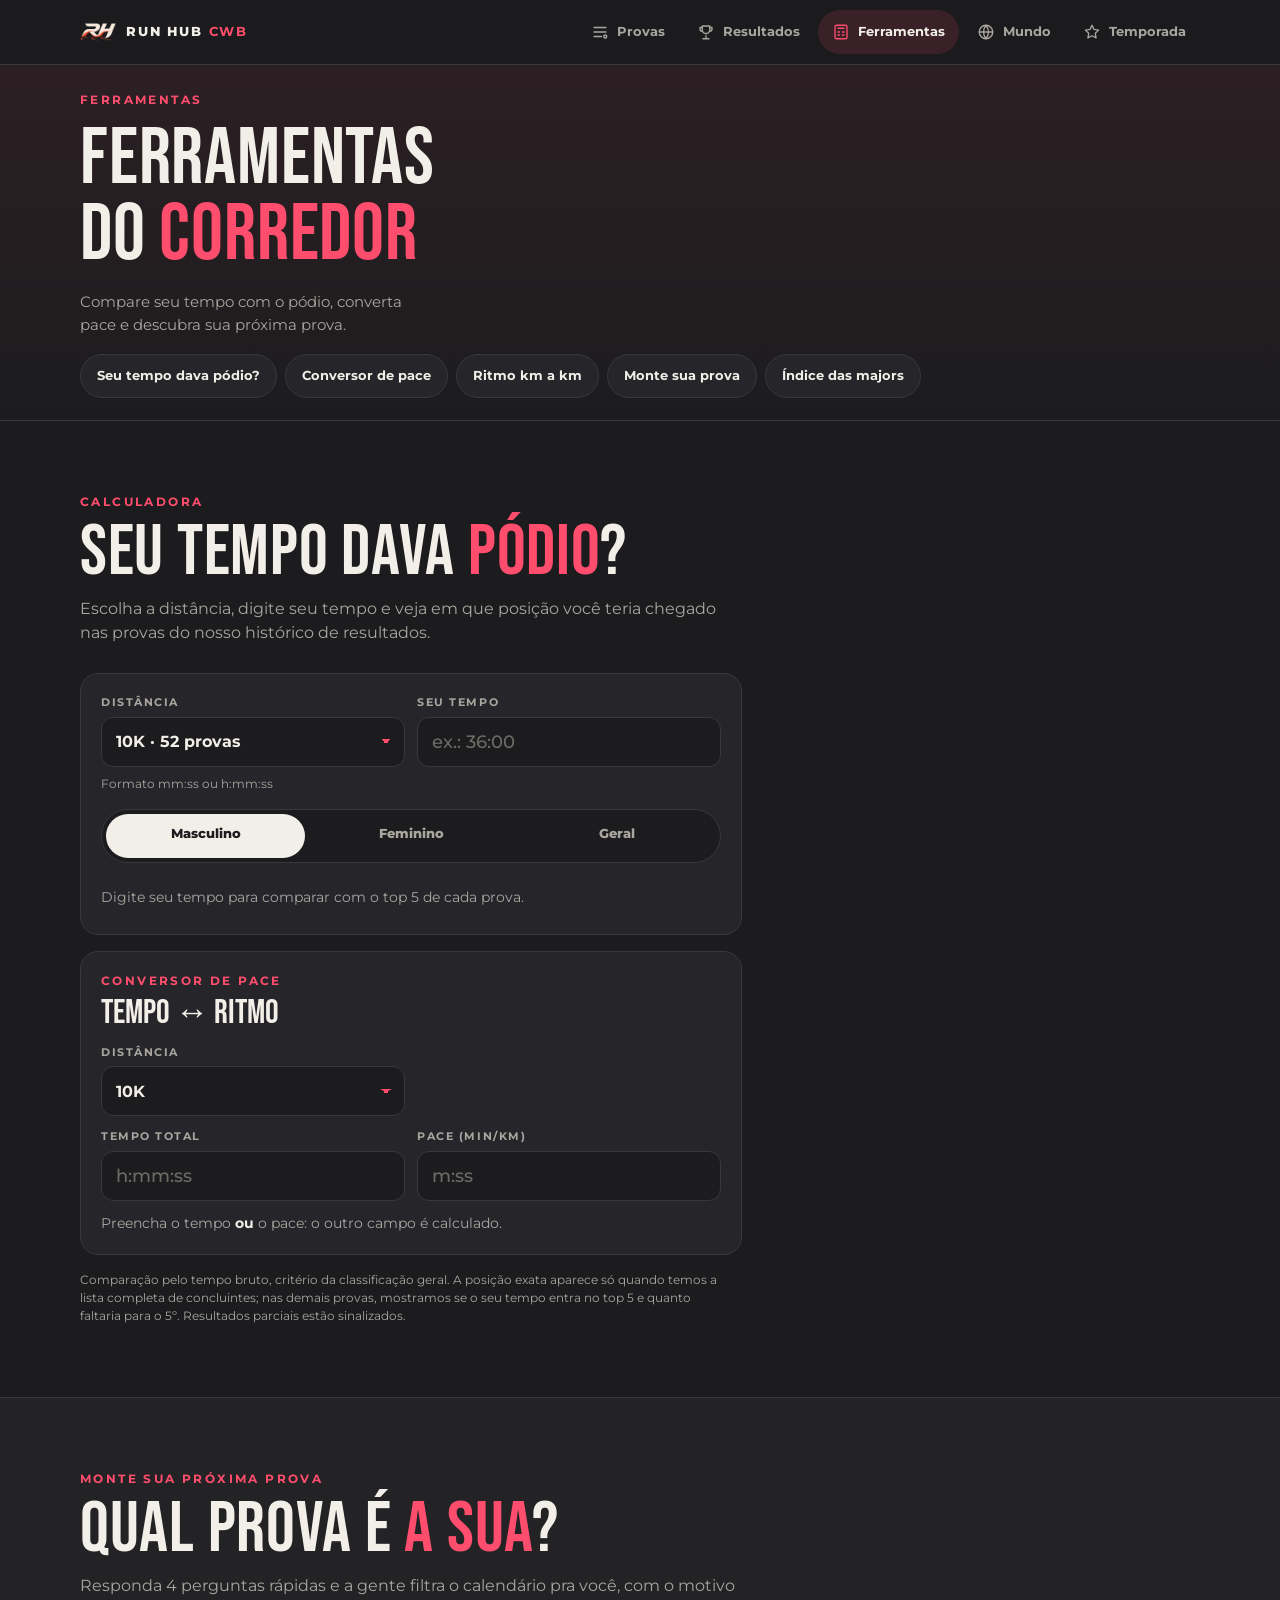
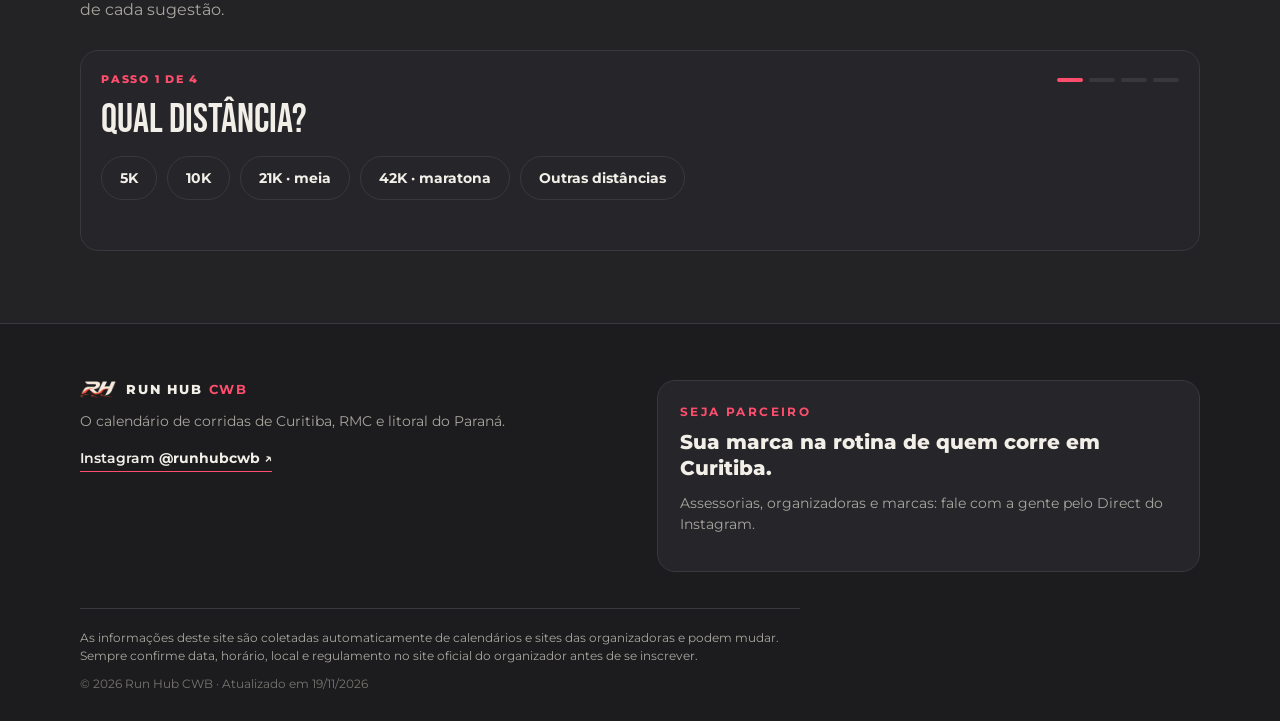
==== commit 57db92b1: "Rotina 19/11: guia do fim de semana 21-22/11 com largada e retirada de kit" ====
--- a/ferramentas.html
+++ b/ferramentas.html
@@ -49,7 +49,7 @@
   <div class="sec-h"><p class="eyebrow">Monte sua próxima prova</p><h2>Qual prova é <em>a sua</em>?</h2><p class="sub">Responda 4 perguntas rápidas e a gente filtra o calendário pra você, com o motivo de cada sugestão.</p></div>
   <div class="panel wiz" id="wiz"></div>
   <div id="wiz-out" class="wiz-out" aria-live="polite"></div>
-</div></section><script id="rh-races" type="application/json">[{"id": "2026-11-19-2a-corrida-da-congada", "n": "2ª Corrida da Congada", "d": "2026-11-19", "c": "Lapa", "reg": "rmc", "lat": -25.76972, "lon": -49.71583, "dist": ["7K"], "st": null, "loc": "R. Barão do Rio Branco, 1960, Centro (Clube Recreativo 7 de Setembro), Lapa - PR", "noct": "", "trail": "", "prazo": "", "enc": false, "url": "https://www.ticketsports.com.br/e/e-88073", "of": true, "lbl": "Ticket Sports", "novo": false}, {"id": "2026-11-20-corrida-lucas-rosa", "n": "Corrida Lucas Rosa", "d": "2026-11-20", "c": "Araucária", "reg": "rmc", "lat": -25.59306, "lon": -49.41028, "dist": ["5K"], "st": null, "loc": "Pista de corrida do CSU (Centro Social Urbano), Araucária - PR", "noct": "", "trail": "", "prazo": "", "enc": false, "url": "https://app.assessocor.online/evento/corrida-lucas-rosa/908", "of": true, "lbl": "Assessocor", "novo": false}, {"id": "2026-11-20-firefighters-night-run-3a-edicao", "n": "Firefighters Night Run · 3ª Edição", "d": "2026-11-20", "c": "São José dos Pinhais", "reg": "rmc", "lat": -25.5302, "lon": -49.20836, "dist": ["6K"], "st": null, "loc": "6º Grupamento de Bombeiros (Av. Rui Barbosa, 4995, Iná), São José dos Pinhais - PR", "noct": "“Night” no nome da prova", "trail": "", "prazo": "", "enc": true, "url": "https://app.assessocor.online/evento/firefighters-night-run/934", "of": true, "lbl": "Assessocor", "novo": false}, {"id": "2026-11-21-corrida-da-lua-cheia-174a-edicao", "n": "Corrida da Lua Cheia (174ª edição)", "d": "2026-11-21", "c": "Colombo", "reg": "rmc", "lat": -25.29167, "lon": -49.22417, "dist": ["8K", "4K"], "st": null, "loc": "Bosque da Uva, Colombo - PR", "noct": "“Lua” no nome da prova", "trail": "", "prazo": "", "enc": false, "url": "https://app.assessocor.online/evento/circuito-da-lua-cheia-2026-174o-edicao/930", "of": true, "lbl": "Assessocor", "novo": false}, {"id": "2026-11-21-final-circuito-procorrer-etapa-mizuno", "n": "Final Circuito Procorrer · Etapa Mizuno", "d": "2026-11-21", "c": "Curitiba", "reg": "curitiba", "lat": -25.42778, "lon": -49.27306, "dist": ["5K"], "st": null, "loc": "UFPR Centro Politécnico (pista de atletismo), Curitiba - PR", "noct": "", "trail": "", "prazo": "2026-11-18", "enc": false, "url": "https://www.ticketsports.com.br/e/e-88006", "of": true, "lbl": "Ticket Sports", "novo": false}, {"id": "2026-11-22-circuito-correr-e-massa-apostou-loterias", "n": "Circuito Correr é Massa Apostou Loterias", "d": "2026-11-22", "c": "Curitiba", "reg": "curitiba", "lat": -25.42778, "lon": -49.27306, "dist": ["10K", "5K"], "st": null, "loc": "Praça Afonso Botelho (R. Eng. Rebouças, 3020), Curitiba - PR", "noct": "", "trail": "", "prazo": "", "enc": true, "url": "https://www.ticketsports.com.br/e/e-87899", "of": true, "lbl": "Ticket Sports", "novo": false}, {"id": "2026-11-22-condor-running-etapa-paranagua", "n": "Condor Running · Etapa Paranaguá", "d": "2026-11-22", "c": "Paranaguá", "reg": "litoral", "lat": -25.51626, "lon": -48.52537, "dist": ["10K", "5K"], "st": null, "loc": "Paranaguá - PR", "noct": "", "trail": "", "prazo": "", "enc": true, "url": "https://www.ticketsports.com.br/e/e-87015", "of": true, "lbl": "Ticket Sports", "novo": false}, {"id": "2026-11-22-corrida-e-caminhada-jacomar-60-anos", "n": "Corrida e Caminhada Jacomar 60 Anos", "d": "2026-11-22", "c": "São José dos Pinhais", "reg": "rmc", "lat": -25.5302, "lon": -49.20836, "dist": ["10K", "5K"], "st": null, "loc": "Supermercado Jacomar Afonso Pena (Av. Rui Barbosa, 5285), São José dos Pinhais - PR", "noct": "", "trail": "", "prazo": "", "enc": true, "url": "https://app.assessocor.online/evento/corrida-e-caminhada-jacomar-60-anos/931", "of": true, "lbl": "Assessocor", "novo": false}, {"id": "2026-11-22-xvi-corrida-do-material-belico", "n": "XVI Corrida do Material Bélico", "d": "2026-11-22", "c": "Curitiba", "reg": "curitiba", "lat": -25.42778, "lon": -49.27306, "dist": ["7K"], "st": null, "loc": "27º Batalhão Logístico (Av. Pref. Erasto Gaertner, 1874), Curitiba - PR", "noct": "", "trail": "", "prazo": "", "enc": false, "url": "https://www.ticketsports.com.br/e/e-88024", "of": true, "lbl": "Ticket Sports", "novo": false}, {"id": "2026-11-28-braves-mud-race-obstaculos", "n": "Braves Mud Race (obstáculos)", "d": "2026-11-28", "c": "São José dos Pinhais", "reg": "rmc", "lat": -25.5302, "lon": -49.20836, "dist": ["8K", "6K"], "st": null, "loc": "R. Maria da Luz Costa, 210, Contenda, São José dos Pinhais - PR", "noct": "", "trail": "“Mud” no nome da prova", "prazo": "2026-11-20", "enc": false, "url": "https://www.gopanda.com.br/tickets/desafio-braves-novembro-2026", "of": true, "lbl": "GoPanda", "novo": false}, {"id": "2026-11-28-circuito-17o-bpm-etapa-fazenda-rio-grande", "n": "Circuito 17º BPM · Etapa Fazenda Rio Grande", "d": "2026-11-28", "c": "Fazenda Rio Grande", "reg": "rmc", "lat": -25.66278, "lon": -49.30722, "dist": ["5K"], "st": null, "loc": "Praça Brasil (R. Macedônia, Nações), Fazenda Rio Grande - PR", "noct": "", "trail": "", "prazo": "2026-11-22", "enc": false, "url": "https://app.assessocor.online/evento/circuito-17o-bpm-de-corridas-de-rua/938", "of": true, "lbl": "Assessocor", "novo": false}, {"id": "2026-11-29-circuito-das-estacoes-verao", "n": "Circuito das Estações · Verão", "d": "2026-11-29", "c": "Curitiba", "reg": "curitiba", "lat": -25.42778, "lon": -49.27306, "dist": ["10K", "5K"], "st": null, "loc": "Curitiba - PR", "noct": "", "trail": "", "prazo": "", "enc": false, "url": "https://www.circuitodasestacoes.com.br/curitiba/verao/", "of": true, "lbl": "site oficial da prova", "novo": false}, {"id": "2026-11-29-toda-joana-run", "n": "TODA JOANA RUN", "d": "2026-11-29", "c": "Curitiba", "reg": "curitiba", "lat": -25.42778, "lon": -49.27306, "dist": [], "st": null, "loc": "Parque São Lourenço, Curitiba - PR", "noct": "", "trail": "", "prazo": "", "enc": false, "url": "https://www.sympla.com.br/evento/toda-joana-run/3641073", "of": true, "lbl": "Sympla", "novo": true}, {"id": "2026-11-29-track-field-run-series-aeroporto-curitiba", "n": "Track&Field Run Series · Aeroporto Curitiba", "d": "2026-11-29", "c": "São José dos Pinhais", "reg": "rmc", "lat": -25.5302, "lon": -49.20836, "dist": ["10K", "5K"], "st": null, "loc": "Aeroporto de Curitiba (área restrita, Motiva Aeroportos), São José dos Pinhais - PR", "noct": "", "trail": "", "prazo": "", "enc": false, "url": "https://www.tfsports.com.br/run-series/motiva-aeroportos-curitiba-2026/", "of": true, "lbl": "TF Sports", "novo": false}, {"id": "2026-12-05-1a-corrida-guardioes-dos-mananciais", "n": "1ª Corrida Guardiões dos Mananciais", "d": "2026-12-05", "c": "Piraquara", "reg": "rmc", "lat": -25.44227, "lon": -49.06795, "dist": ["5K"], "st": null, "loc": "29º Batalhão de Polícia Militar, Piraquara - PR", "noct": "", "trail": "", "prazo": "", "enc": false, "url": "https://app.assessocor.online/evento/corrida-do-29o-bpm-piraquara/913", "of": true, "lbl": "Assessocor", "novo": false}, {"id": "2026-12-05-corrida-do-noel", "n": "Corrida do Noel", "d": "2026-12-05", "c": "Paranaguá", "reg": "litoral", "lat": -25.51626, "lon": -48.52537, "dist": ["4K"], "st": null, "loc": "Paranaguá - PR", "noct": "", "trail": "", "prazo": "2026-11-29", "enc": false, "url": "https://www.ticketsports.com.br/e/e-86878", "of": true, "lbl": "Ticket Sports", "novo": false}, {"id": "2026-12-06-21o-circuito-de-triathlon-verao", "n": "21º Circuito de Triathlon · Verão", "d": "2026-12-06", "c": "Matinhos", "reg": "litoral", "lat": -25.83219, "lon": -48.53966, "dist": ["5K"], "st": null, "loc": "Praia Mansa de Caiobá, Matinhos - PR", "noct": "", "trail": "", "prazo": "2026-12-05", "enc": false, "url": "https://www.ticketsports.com.br/e/21o-circuito-de-triathlon-2026-8o-circuito-de-travessias-2026-verao-85991", "of": true, "lbl": "Ticket Sports", "novo": false}, {"id": "2026-12-06-3a-corrida-e-caminhada-da-oab-colombo", "n": "3ª Corrida e Caminhada da OAB Colombo", "d": "2026-12-06", "c": "Colombo", "reg": "rmc", "lat": -25.29167, "lon": -49.22417, "dist": ["5K"], "st": null, "loc": "Bosque da Uva, Colombo - PR", "noct": "", "trail": "", "prazo": "", "enc": false, "url": "https://www.sympla.com.br/evento/3-corrida-e-caminha-da-oab-colombo/3543638", "of": true, "lbl": "Sympla", "novo": false}, {"id": "2026-12-06-corrida-do-natal-de-curitiba", "n": "Corrida do Natal de Curitiba", "d": "2026-12-06", "c": "Curitiba", "reg": "curitiba", "lat": -25.42778, "lon": -49.27306, "dist": ["6K"], "st": null, "loc": "Estádio Mário Celso Petraglia (R. Buenos Aires, 1260), Curitiba - PR", "noct": "", "trail": "", "prazo": "2026-11-27", "enc": false, "url": "https://www.ticketsports.com.br/e/e-88541", "of": true, "lbl": "Ticket Sports", "novo": false}, {"id": "2026-12-06-grand-premium-brasil-curitiba", "n": "Grand Premium Brasil · Curitiba", "d": "2026-12-06", "c": "Curitiba", "reg": "curitiba", "lat": -25.42778, "lon": -49.27306, "dist": ["15K", "10K", "5K", "3K"], "st": null, "loc": "Praça Nossa Senhora de Salette (Centro Cívico), Curitiba - PR", "noct": "", "trail": "", "prazo": "", "enc": false, "url": "https://minhasinscricoes.com.br/Evento/CorridaGPBrasil2026-Parana", "of": true, "lbl": "Minhas Inscrições", "novo": false}, {"id": "2026-12-06-marcha-atopica-curitiba", "n": "Marcha Atópica Curitiba", "d": "2026-12-06", "c": "Curitiba", "reg": "curitiba", "lat": -25.42778, "lon": -49.27306, "dist": ["10K", "5K"], "st": null, "loc": "Departamento de Educação Física da UFPR (Jardim das Américas), Curitiba - PR", "noct": "", "trail": "", "prazo": "", "enc": false, "url": "https://www.sympla.com.br/evento/marcha-atopica-curitiba-2026-corrida-em-prol-dos-pacientes-atopicos/3636888", "of": true, "lbl": "Sympla", "novo": true}, {"id": "2026-12-12-2a-corrida-e-caminhada-noturna-sindaruc", "n": "2ª Corrida e Caminhada Noturna SINDARUC", "d": "2026-12-12", "c": "Curitiba", "reg": "curitiba", "lat": -25.42778, "lon": -49.27306, "dist": ["5K"], "st": null, "loc": "CEASA Curitiba (BR-116, km 10, Tatuquara), Curitiba - PR", "noct": "“Noturna” no nome da prova", "trail": "", "prazo": "2026-12-06", "enc": false, "url": "https://app.assessocor.online/evento/corrida-e-caminhada-sindaruc/937", "of": true, "lbl": "Assessocor", "novo": false}, {"id": "2026-12-12-maratona-kids-boulevard-etapa-natal-infantil", "n": "Maratona Kids Boulevard · Etapa Natal (infantil)", "d": "2026-12-12", "c": "Curitiba", "reg": "curitiba", "lat": -25.42778, "lon": -49.27306, "dist": ["Kids 20m-500mK"], "st": null, "loc": "Shopping Boulevard Curitiba, Curitiba - PR", "noct": "", "trail": "", "prazo": "2026-12-09", "enc": false, "url": "https://www.ticketsports.com.br/e/e-88370", "of": true, "lbl": "Ticket Sports", "novo": true}, {"id": "2026-12-13-1a-corrida-mundo-de-yasmin", "n": "1ª Corrida Mundo de Yasmin", "d": "2026-12-13", "c": "Campo Largo", "reg": "rmc", "lat": -25.45955, "lon": -49.53014, "dist": ["5K"], "st": null, "loc": "Parque Newton Puppi, Campo Largo - PR", "noct": "", "trail": "", "prazo": "2026-12-08", "enc": false, "url": "https://www.pdksports.com.br/evento/1a-corrida-mundo-de-yasmin/90", "of": true, "lbl": "PDK Sports", "novo": false}, {"id": "2026-12-13-1a-corrida-rustica-rota-do-manancial", "n": "1ª Corrida Rústica Rota do Manancial", "d": "2026-12-13", "c": "Piraquara", "reg": "rmc", "lat": -25.44227, "lon": -49.06795, "dist": ["10K"], "st": null, "loc": "Campo de Futebol Pedrinho Jess (Estrada do Botiatuva, Laranjeira), Piraquara - PR", "noct": "", "trail": "", "prazo": "2026-12-07", "enc": false, "url": "https://www.ticketsports.com.br/e/e-88436", "of": true, "lbl": "Ticket Sports", "novo": false}, {"id": "2026-12-13-2a-corrida-da-serra-verde-express", "n": "2ª Corrida da Serra Verde Express", "d": "2026-12-13", "c": "Morretes", "reg": "litoral", "lat": -25.47694, "lon": -48.83444, "dist": ["10K", "6K"], "st": null, "loc": "Morretes - PR", "noct": "", "trail": "", "prazo": "2026-12-01", "enc": false, "url": "https://app.assessocor.online/evento/serra-verde-express/905", "of": true, "lbl": "Assessocor", "novo": false}, {"id": "2026-12-13-corre-bacacheri", "n": "Corre Bacacheri", "d": "2026-12-13", "c": "Curitiba", "reg": "curitiba", "lat": -25.42778, "lon": -49.27306, "dist": [], "st": null, "loc": "Curitiba - PR", "noct": "", "trail": "", "prazo": "", "enc": false, "url": "https://www.ticketsports.com.br/e/CORRE+BACACHERI-88947", "of": true, "lbl": "Ticket Sports", "novo": true}, {"id": "2026-12-13-corrida-viva-mais-ranking-aent-etapa-8", "n": "Corrida Viva Mais (Ranking AENT Etapa 8)", "d": "2026-12-13", "c": "Curitiba", "reg": "curitiba", "lat": -25.42778, "lon": -49.27306, "dist": ["10K", "5K"], "st": null, "loc": "UFPR Centro Politécnico (Av. Cel. Francisco H. dos Santos, 210), Curitiba - PR", "noct": "", "trail": "", "prazo": "2026-12-07", "enc": false, "url": "https://www.ticketsports.com.br/e/e-88719", "of": true, "lbl": "Ticket Sports", "novo": false}, {"id": "2026-12-13-corrida-de-rua-e-caminhada-de-araucaria", "n": "Corrida de Rua e Caminhada de Araucária", "d": "2026-12-13", "c": "Araucária", "reg": "rmc", "lat": -25.59306, "lon": -49.41028, "dist": ["5K"], "st": null, "loc": "Praça da Bíblia, Araucária - PR", "noct": "", "trail": "", "prazo": "2026-12-06", "enc": false, "url": "https://app.assessocor.online/evento/corrida-e-caminhada-de-araucaria/932", "of": true, "lbl": "Assessocor", "novo": false}, {"id": "2026-12-13-run-for-your-lives-corrida-oficial-do-iron-maiden", "n": "Run For Your Lives · Corrida Oficial do Iron Maiden", "d": "2026-12-13", "c": "Curitiba", "reg": "curitiba", "lat": -25.42778, "lon": -49.27306, "dist": ["5K"], "st": null, "loc": "Cervejaria Bodebrown, Curitiba - PR", "noct": "", "trail": "", "prazo": "2026-12-06", "enc": false, "url": "https://www.ticketsports.com.br/e/RUN+FOR+YOUR+LIVES+-+A+CORRIDA+OFICIAL+DO+IRON+MAIDEN+(CURITIBA)-88495", "of": true, "lbl": "Ticket Sports", "novo": true}, {"id": "2026-12-13-trail-in-motion-19-chacara-da-bolinha", "n": "Trail in Motion 19 · Chácara da Bolinha", "d": "2026-12-13", "c": "Campina Grande do Sul", "reg": "rmc", "lat": -25.30556, "lon": -49.05528, "dist": ["15K", "10K", "5K"], "st": null, "loc": "Chácara da Bolinha (Estrada Mun. João Vicente dos Santos, 3900, Lagoa Vermelha), Campina Grande do Sul - PR", "noct": "", "trail": "“Trail” no nome da prova", "prazo": "2026-11-30", "enc": false, "url": "https://www.ticketsports.com.br/e/e-88414", "of": true, "lbl": "Ticket Sports", "novo": false}, {"id": "2026-12-19-1a-corrida-noturna-da-rotam", "n": "1ª Corrida Noturna da ROTAM", "d": "2026-12-19", "c": "Lapa", "reg": "rmc", "lat": -25.76972, "lon": -49.71583, "dist": ["7K"], "st": null, "loc": "Museu de Armas Osíris Stenghel Guimarães (Alameda David Carneiro, 380), Lapa - PR", "noct": "“Noturna” no nome da prova", "trail": "", "prazo": "2026-12-13", "enc": false, "url": "https://www.ticketsports.com.br/e/e-88407", "of": true, "lbl": "Ticket Sports", "novo": false}, {"id": "2026-12-19-bar-em-bar-13a-edicao", "n": "Bar em Bar (13ª edição)", "d": "2026-12-19", "c": "Curitiba", "reg": "curitiba", "lat": -25.42778, "lon": -49.27306, "dist": ["3K"], "st": null, "loc": "Largada: O Jardineiro (Av. Manoel Ribas, 227, São Francisco); chegada: Bar do Alemão, Curitiba - PR", "noct": "", "trail": "", "prazo": "", "enc": false, "url": "https://slicker.com.br/evento/xiii-bar-em-bar-2026", "of": false, "lbl": "slicker.com.br", "novo": true}, {"id": "2026-12-31-3a-corrida-da-virada", "n": "3ª Corrida da Virada", "d": "2026-12-31", "c": "Matinhos", "reg": "litoral", "lat": -25.83219, "lon": -48.53966, "dist": ["10K", "5K"], "st": null, "loc": "Orla de Matinhos, Matinhos - PR", "noct": "", "trail": "", "prazo": "2026-12-10", "enc": false, "url": "https://www.ticketsports.com.br/e/e-88597", "of": true, "lbl": "Ticket Sports", "novo": false}, {"id": "2026-12-31-corrida-da-virada-guaratuba", "n": "Corrida da Virada · Guaratuba", "d": "2026-12-31", "c": "Guaratuba", "reg": "litoral", "lat": -25.88278, "lon": -48.57472, "dist": ["5K"], "st": null, "loc": "Praia Central (Av. Atlântica), Guaratuba - PR", "noct": "", "trail": "", "prazo": "2026-12-10", "enc": false, "url": "https://www.ticketsports.com.br/e/e-88661", "of": true, "lbl": "Ticket Sports", "novo": false}, {"id": "2027-01-31-11a-batel-run", "n": "11ª Batel Run", "d": "2027-01-31", "c": "Curitiba", "reg": "curitiba", "lat": -25.42778, "lon": -49.27306, "dist": ["10K", "5K"], "st": null, "loc": "Hard Rock Cafe Curitiba (R. Buenos Aires, 50, Batel), Curitiba - PR", "noct": "", "trail": "", "prazo": "2027-01-25", "enc": false, "url": "https://www.ticketsports.com.br/e/e-88945", "of": true, "lbl": "Ticket Sports", "novo": true}]</script></main></div>
+</div></section><script id="rh-races" type="application/json">[{"id": "2026-11-19-2a-corrida-da-congada", "n": "2ª Corrida da Congada", "d": "2026-11-19", "c": "Lapa", "reg": "rmc", "lat": -25.76972, "lon": -49.71583, "dist": ["7K"], "st": null, "loc": "R. Barão do Rio Branco, 1960, Centro (Clube Recreativo 7 de Setembro), Lapa - PR", "noct": "", "trail": "", "prazo": "", "enc": false, "url": "https://www.ticketsports.com.br/e/e-88073", "of": true, "lbl": "Ticket Sports", "novo": false}, {"id": "2026-11-20-corrida-lucas-rosa", "n": "Corrida Lucas Rosa", "d": "2026-11-20", "c": "Araucária", "reg": "rmc", "lat": -25.59306, "lon": -49.41028, "dist": ["5K"], "st": null, "loc": "Pista de corrida do CSU (Centro Social Urbano), Araucária - PR", "noct": "", "trail": "", "prazo": "", "enc": false, "url": "https://app.assessocor.online/evento/corrida-lucas-rosa/908", "of": true, "lbl": "Assessocor", "novo": false}, {"id": "2026-11-20-firefighters-night-run-3a-edicao", "n": "Firefighters Night Run · 3ª Edição", "d": "2026-11-20", "c": "São José dos Pinhais", "reg": "rmc", "lat": -25.5302, "lon": -49.20836, "dist": ["6K"], "st": null, "loc": "6º Grupamento de Bombeiros (Av. Rui Barbosa, 4995, Iná), São José dos Pinhais - PR", "noct": "“Night” no nome da prova", "trail": "", "prazo": "", "enc": true, "url": "https://app.assessocor.online/evento/firefighters-night-run/934", "of": true, "lbl": "Assessocor", "novo": false}, {"id": "2026-11-21-corrida-da-lua-cheia-174a-edicao", "n": "Corrida da Lua Cheia (174ª edição)", "d": "2026-11-21", "c": "Colombo", "reg": "rmc", "lat": -25.29167, "lon": -49.22417, "dist": ["8K", "4K"], "st": "2000", "loc": "Bosque da Uva, Colombo - PR", "noct": "“Lua” no nome da prova", "trail": "", "prazo": "", "enc": false, "url": "https://app.assessocor.online/evento/circuito-da-lua-cheia-2026-174o-edicao/930", "of": true, "lbl": "Assessocor", "novo": false}, {"id": "2026-11-21-final-circuito-procorrer-etapa-mizuno", "n": "Final Circuito Procorrer · Etapa Mizuno", "d": "2026-11-21", "c": "Curitiba", "reg": "curitiba", "lat": -25.42778, "lon": -49.27306, "dist": ["5K"], "st": null, "loc": "UFPR Centro Politécnico (pista de atletismo), Curitiba - PR", "noct": "", "trail": "", "prazo": "", "enc": true, "url": "https://www.ticketsports.com.br/e/e-88006", "of": true, "lbl": "Ticket Sports", "novo": false}, {"id": "2026-11-22-circuito-correr-e-massa-apostou-loterias", "n": "Circuito Correr é Massa Apostou Loterias", "d": "2026-11-22", "c": "Curitiba", "reg": "curitiba", "lat": -25.42778, "lon": -49.27306, "dist": ["10K", "5K"], "st": null, "loc": "Praça Afonso Botelho (R. Eng. Rebouças, 3020), Curitiba - PR", "noct": "", "trail": "", "prazo": "", "enc": true, "url": "https://www.ticketsports.com.br/e/e-87899", "of": true, "lbl": "Ticket Sports", "novo": false}, {"id": "2026-11-22-condor-running-etapa-paranagua", "n": "Condor Running · Etapa Paranaguá", "d": "2026-11-22", "c": "Paranaguá", "reg": "litoral", "lat": -25.51626, "lon": -48.52537, "dist": ["10K", "5K"], "st": "0630", "loc": "Paranaguá - PR", "noct": "", "trail": "", "prazo": "", "enc": true, "url": "https://www.ticketsports.com.br/e/e-87015", "of": true, "lbl": "Ticket Sports", "novo": false}, {"id": "2026-11-22-corrida-e-caminhada-jacomar-60-anos", "n": "Corrida e Caminhada Jacomar 60 Anos", "d": "2026-11-22", "c": "São José dos Pinhais", "reg": "rmc", "lat": -25.5302, "lon": -49.20836, "dist": ["10K", "5K"], "st": "0630", "loc": "Supermercado Jacomar Afonso Pena (Av. Rui Barbosa, 5285), São José dos Pinhais - PR", "noct": "", "trail": "", "prazo": "", "enc": true, "url": "https://app.assessocor.online/evento/corrida-e-caminhada-jacomar-60-anos/931", "of": true, "lbl": "Assessocor", "novo": false}, {"id": "2026-11-22-xvi-corrida-do-material-belico", "n": "XVI Corrida do Material Bélico", "d": "2026-11-22", "c": "Curitiba", "reg": "curitiba", "lat": -25.42778, "lon": -49.27306, "dist": ["7K"], "st": "0800", "loc": "27º Batalhão Logístico (Av. Pref. Erasto Gaertner, 1874), Curitiba - PR", "noct": "", "trail": "", "prazo": "", "enc": false, "url": "https://www.ticketsports.com.br/e/e-88024", "of": true, "lbl": "Ticket Sports", "novo": false}, {"id": "2026-11-28-braves-mud-race-obstaculos", "n": "Braves Mud Race (obstáculos)", "d": "2026-11-28", "c": "São José dos Pinhais", "reg": "rmc", "lat": -25.5302, "lon": -49.20836, "dist": ["8K", "6K"], "st": null, "loc": "R. Maria da Luz Costa, 210, Contenda, São José dos Pinhais - PR", "noct": "", "trail": "“Mud” no nome da prova", "prazo": "2026-11-20", "enc": false, "url": "https://www.gopanda.com.br/tickets/desafio-braves-novembro-2026", "of": true, "lbl": "GoPanda", "novo": false}, {"id": "2026-11-28-circuito-17o-bpm-etapa-fazenda-rio-grande", "n": "Circuito 17º BPM · Etapa Fazenda Rio Grande", "d": "2026-11-28", "c": "Fazenda Rio Grande", "reg": "rmc", "lat": -25.66278, "lon": -49.30722, "dist": ["5K"], "st": null, "loc": "Praça Brasil (R. Macedônia, Nações), Fazenda Rio Grande - PR", "noct": "", "trail": "", "prazo": "2026-11-22", "enc": false, "url": "https://app.assessocor.online/evento/circuito-17o-bpm-de-corridas-de-rua/938", "of": true, "lbl": "Assessocor", "novo": false}, {"id": "2026-11-29-circuito-das-estacoes-verao", "n": "Circuito das Estações · Verão", "d": "2026-11-29", "c": "Curitiba", "reg": "curitiba", "lat": -25.42778, "lon": -49.27306, "dist": ["10K", "5K"], "st": null, "loc": "Curitiba - PR", "noct": "", "trail": "", "prazo": "", "enc": false, "url": "https://www.circuitodasestacoes.com.br/curitiba/verao/", "of": true, "lbl": "site oficial da prova", "novo": false}, {"id": "2026-11-29-toda-joana-run", "n": "TODA JOANA RUN", "d": "2026-11-29", "c": "Curitiba", "reg": "curitiba", "lat": -25.42778, "lon": -49.27306, "dist": [], "st": null, "loc": "Parque São Lourenço, Curitiba - PR", "noct": "", "trail": "", "prazo": "", "enc": false, "url": "https://www.sympla.com.br/evento/toda-joana-run/3641073", "of": true, "lbl": "Sympla", "novo": true}, {"id": "2026-11-29-track-field-run-series-aeroporto-curitiba", "n": "Track&Field Run Series · Aeroporto Curitiba", "d": "2026-11-29", "c": "São José dos Pinhais", "reg": "rmc", "lat": -25.5302, "lon": -49.20836, "dist": ["10K", "5K"], "st": null, "loc": "Aeroporto de Curitiba (área restrita, Motiva Aeroportos), São José dos Pinhais - PR", "noct": "", "trail": "", "prazo": "", "enc": false, "url": "https://www.tfsports.com.br/run-series/motiva-aeroportos-curitiba-2026/", "of": true, "lbl": "TF Sports", "novo": false}, {"id": "2026-12-05-1a-corrida-guardioes-dos-mananciais", "n": "1ª Corrida Guardiões dos Mananciais", "d": "2026-12-05", "c": "Piraquara", "reg": "rmc", "lat": -25.44227, "lon": -49.06795, "dist": ["5K"], "st": null, "loc": "29º Batalhão de Polícia Militar, Piraquara - PR", "noct": "", "trail": "", "prazo": "", "enc": false, "url": "https://app.assessocor.online/evento/corrida-do-29o-bpm-piraquara/913", "of": true, "lbl": "Assessocor", "novo": false}, {"id": "2026-12-05-corrida-do-noel", "n": "Corrida do Noel", "d": "2026-12-05", "c": "Paranaguá", "reg": "litoral", "lat": -25.51626, "lon": -48.52537, "dist": ["4K"], "st": null, "loc": "Paranaguá - PR", "noct": "", "trail": "", "prazo": "2026-11-29", "enc": false, "url": "https://www.ticketsports.com.br/e/e-86878", "of": true, "lbl": "Ticket Sports", "novo": false}, {"id": "2026-12-06-21o-circuito-de-triathlon-verao", "n": "21º Circuito de Triathlon · Verão", "d": "2026-12-06", "c": "Matinhos", "reg": "litoral", "lat": -25.83219, "lon": -48.53966, "dist": ["5K"], "st": null, "loc": "Praia Mansa de Caiobá, Matinhos - PR", "noct": "", "trail": "", "prazo": "2026-12-05", "enc": false, "url": "https://www.ticketsports.com.br/e/21o-circuito-de-triathlon-2026-8o-circuito-de-travessias-2026-verao-85991", "of": true, "lbl": "Ticket Sports", "novo": false}, {"id": "2026-12-06-3a-corrida-e-caminhada-da-oab-colombo", "n": "3ª Corrida e Caminhada da OAB Colombo", "d": "2026-12-06", "c": "Colombo", "reg": "rmc", "lat": -25.29167, "lon": -49.22417, "dist": ["5K"], "st": null, "loc": "Bosque da Uva, Colombo - PR", "noct": "", "trail": "", "prazo": "", "enc": false, "url": "https://www.sympla.com.br/evento/3-corrida-e-caminha-da-oab-colombo/3543638", "of": true, "lbl": "Sympla", "novo": false}, {"id": "2026-12-06-corrida-do-natal-de-curitiba", "n": "Corrida do Natal de Curitiba", "d": "2026-12-06", "c": "Curitiba", "reg": "curitiba", "lat": -25.42778, "lon": -49.27306, "dist": ["6K"], "st": null, "loc": "Estádio Mário Celso Petraglia (R. Buenos Aires, 1260), Curitiba - PR", "noct": "", "trail": "", "prazo": "2026-11-27", "enc": false, "url": "https://www.ticketsports.com.br/e/e-88541", "of": true, "lbl": "Ticket Sports", "novo": false}, {"id": "2026-12-06-grand-premium-brasil-curitiba", "n": "Grand Premium Brasil · Curitiba", "d": "2026-12-06", "c": "Curitiba", "reg": "curitiba", "lat": -25.42778, "lon": -49.27306, "dist": ["15K", "10K", "5K", "3K"], "st": null, "loc": "Praça Nossa Senhora de Salette (Centro Cívico), Curitiba - PR", "noct": "", "trail": "", "prazo": "", "enc": false, "url": "https://minhasinscricoes.com.br/Evento/CorridaGPBrasil2026-Parana", "of": true, "lbl": "Minhas Inscrições", "novo": false}, {"id": "2026-12-06-marcha-atopica-curitiba", "n": "Marcha Atópica Curitiba", "d": "2026-12-06", "c": "Curitiba", "reg": "curitiba", "lat": -25.42778, "lon": -49.27306, "dist": ["10K", "5K"], "st": null, "loc": "Departamento de Educação Física da UFPR (Jardim das Américas), Curitiba - PR", "noct": "", "trail": "", "prazo": "", "enc": false, "url": "https://www.sympla.com.br/evento/marcha-atopica-curitiba-2026-corrida-em-prol-dos-pacientes-atopicos/3636888", "of": true, "lbl": "Sympla", "novo": true}, {"id": "2026-12-12-2a-corrida-e-caminhada-noturna-sindaruc", "n": "2ª Corrida e Caminhada Noturna SINDARUC", "d": "2026-12-12", "c": "Curitiba", "reg": "curitiba", "lat": -25.42778, "lon": -49.27306, "dist": ["5K"], "st": null, "loc": "CEASA Curitiba (BR-116, km 10, Tatuquara), Curitiba - PR", "noct": "“Noturna” no nome da prova", "trail": "", "prazo": "2026-12-06", "enc": false, "url": "https://app.assessocor.online/evento/corrida-e-caminhada-sindaruc/937", "of": true, "lbl": "Assessocor", "novo": false}, {"id": "2026-12-12-maratona-kids-boulevard-etapa-natal-infantil", "n": "Maratona Kids Boulevard · Etapa Natal (infantil)", "d": "2026-12-12", "c": "Curitiba", "reg": "curitiba", "lat": -25.42778, "lon": -49.27306, "dist": ["Kids 20m-500mK"], "st": null, "loc": "Shopping Boulevard Curitiba, Curitiba - PR", "noct": "", "trail": "", "prazo": "2026-12-09", "enc": false, "url": "https://www.ticketsports.com.br/e/e-88370", "of": true, "lbl": "Ticket Sports", "novo": true}, {"id": "2026-12-13-1a-corrida-mundo-de-yasmin", "n": "1ª Corrida Mundo de Yasmin", "d": "2026-12-13", "c": "Campo Largo", "reg": "rmc", "lat": -25.45955, "lon": -49.53014, "dist": ["5K"], "st": null, "loc": "Parque Newton Puppi, Campo Largo - PR", "noct": "", "trail": "", "prazo": "2026-12-08", "enc": false, "url": "https://www.pdksports.com.br/evento/1a-corrida-mundo-de-yasmin/90", "of": true, "lbl": "PDK Sports", "novo": false}, {"id": "2026-12-13-1a-corrida-rustica-rota-do-manancial", "n": "1ª Corrida Rústica Rota do Manancial", "d": "2026-12-13", "c": "Piraquara", "reg": "rmc", "lat": -25.44227, "lon": -49.06795, "dist": ["10K"], "st": null, "loc": "Campo de Futebol Pedrinho Jess (Estrada do Botiatuva, Laranjeira), Piraquara - PR", "noct": "", "trail": "", "prazo": "2026-12-07", "enc": false, "url": "https://www.ticketsports.com.br/e/e-88436", "of": true, "lbl": "Ticket Sports", "novo": false}, {"id": "2026-12-13-2a-corrida-da-serra-verde-express", "n": "2ª Corrida da Serra Verde Express", "d": "2026-12-13", "c": "Morretes", "reg": "litoral", "lat": -25.47694, "lon": -48.83444, "dist": ["10K", "6K"], "st": null, "loc": "Morretes - PR", "noct": "", "trail": "", "prazo": "2026-12-01", "enc": false, "url": "https://app.assessocor.online/evento/serra-verde-express/905", "of": true, "lbl": "Assessocor", "novo": false}, {"id": "2026-12-13-corre-bacacheri", "n": "Corre Bacacheri", "d": "2026-12-13", "c": "Curitiba", "reg": "curitiba", "lat": -25.42778, "lon": -49.27306, "dist": [], "st": null, "loc": "Curitiba - PR", "noct": "", "trail": "", "prazo": "", "enc": false, "url": "https://www.ticketsports.com.br/e/CORRE+BACACHERI-88947", "of": true, "lbl": "Ticket Sports", "novo": true}, {"id": "2026-12-13-corrida-viva-mais-ranking-aent-etapa-8", "n": "Corrida Viva Mais (Ranking AENT Etapa 8)", "d": "2026-12-13", "c": "Curitiba", "reg": "curitiba", "lat": -25.42778, "lon": -49.27306, "dist": ["10K", "5K"], "st": null, "loc": "UFPR Centro Politécnico (Av. Cel. Francisco H. dos Santos, 210), Curitiba - PR", "noct": "", "trail": "", "prazo": "2026-12-07", "enc": false, "url": "https://www.ticketsports.com.br/e/e-88719", "of": true, "lbl": "Ticket Sports", "novo": false}, {"id": "2026-12-13-corrida-de-rua-e-caminhada-de-araucaria", "n": "Corrida de Rua e Caminhada de Araucária", "d": "2026-12-13", "c": "Araucária", "reg": "rmc", "lat": -25.59306, "lon": -49.41028, "dist": ["5K"], "st": null, "loc": "Praça da Bíblia, Araucária - PR", "noct": "", "trail": "", "prazo": "2026-12-06", "enc": false, "url": "https://app.assessocor.online/evento/corrida-e-caminhada-de-araucaria/932", "of": true, "lbl": "Assessocor", "novo": false}, {"id": "2026-12-13-run-for-your-lives-corrida-oficial-do-iron-maiden", "n": "Run For Your Lives · Corrida Oficial do Iron Maiden", "d": "2026-12-13", "c": "Curitiba", "reg": "curitiba", "lat": -25.42778, "lon": -49.27306, "dist": ["5K"], "st": null, "loc": "Cervejaria Bodebrown, Curitiba - PR", "noct": "", "trail": "", "prazo": "2026-12-06", "enc": false, "url": "https://www.ticketsports.com.br/e/RUN+FOR+YOUR+LIVES+-+A+CORRIDA+OFICIAL+DO+IRON+MAIDEN+(CURITIBA)-88495", "of": true, "lbl": "Ticket Sports", "novo": true}, {"id": "2026-12-13-trail-in-motion-19-chacara-da-bolinha", "n": "Trail in Motion 19 · Chácara da Bolinha", "d": "2026-12-13", "c": "Campina Grande do Sul", "reg": "rmc", "lat": -25.30556, "lon": -49.05528, "dist": ["15K", "10K", "5K"], "st": null, "loc": "Chácara da Bolinha (Estrada Mun. João Vicente dos Santos, 3900, Lagoa Vermelha), Campina Grande do Sul - PR", "noct": "", "trail": "“Trail” no nome da prova", "prazo": "2026-11-30", "enc": false, "url": "https://www.ticketsports.com.br/e/e-88414", "of": true, "lbl": "Ticket Sports", "novo": false}, {"id": "2026-12-19-1a-corrida-noturna-da-rotam", "n": "1ª Corrida Noturna da ROTAM", "d": "2026-12-19", "c": "Lapa", "reg": "rmc", "lat": -25.76972, "lon": -49.71583, "dist": ["7K"], "st": null, "loc": "Museu de Armas Osíris Stenghel Guimarães (Alameda David Carneiro, 380), Lapa - PR", "noct": "“Noturna” no nome da prova", "trail": "", "prazo": "2026-12-13", "enc": false, "url": "https://www.ticketsports.com.br/e/e-88407", "of": true, "lbl": "Ticket Sports", "novo": false}, {"id": "2026-12-19-bar-em-bar-13a-edicao", "n": "Bar em Bar (13ª edição)", "d": "2026-12-19", "c": "Curitiba", "reg": "curitiba", "lat": -25.42778, "lon": -49.27306, "dist": ["3K"], "st": null, "loc": "Largada: O Jardineiro (Av. Manoel Ribas, 227, São Francisco); chegada: Bar do Alemão, Curitiba - PR", "noct": "", "trail": "", "prazo": "", "enc": false, "url": "https://slicker.com.br/evento/xiii-bar-em-bar-2026", "of": false, "lbl": "slicker.com.br", "novo": true}, {"id": "2026-12-31-3a-corrida-da-virada", "n": "3ª Corrida da Virada", "d": "2026-12-31", "c": "Matinhos", "reg": "litoral", "lat": -25.83219, "lon": -48.53966, "dist": ["10K", "5K"], "st": null, "loc": "Orla de Matinhos, Matinhos - PR", "noct": "", "trail": "", "prazo": "2026-12-10", "enc": false, "url": "https://www.ticketsports.com.br/e/e-88597", "of": true, "lbl": "Ticket Sports", "novo": false}, {"id": "2026-12-31-corrida-da-virada-guaratuba", "n": "Corrida da Virada · Guaratuba", "d": "2026-12-31", "c": "Guaratuba", "reg": "litoral", "lat": -25.88278, "lon": -48.57472, "dist": ["5K"], "st": null, "loc": "Praia Central (Av. Atlântica), Guaratuba - PR", "noct": "", "trail": "", "prazo": "2026-12-10", "enc": false, "url": "https://www.ticketsports.com.br/e/e-88661", "of": true, "lbl": "Ticket Sports", "novo": false}, {"id": "2027-01-31-11a-batel-run", "n": "11ª Batel Run", "d": "2027-01-31", "c": "Curitiba", "reg": "curitiba", "lat": -25.42778, "lon": -49.27306, "dist": ["10K", "5K"], "st": null, "loc": "Hard Rock Cafe Curitiba (R. Buenos Aires, 50, Batel), Curitiba - PR", "noct": "", "trail": "", "prazo": "2027-01-25", "enc": false, "url": "https://www.ticketsports.com.br/e/e-88945", "of": true, "lbl": "Ticket Sports", "novo": true}]</script></main></div>
 <footer class="footer"><div class="wrap">
   <div class="f-grid">
     <div><a class="brand" href="index.html"><img src="img/rh_logo.png" alt=""><span>RUN HUB <b>CWB</b></span></a><p class="muted">O calendário de corridas de Curitiba, RMC e litoral do Paraná.</p>
@@ -57,7 +57,7 @@
     <div class="partner"><p class="eyebrow">Seja parceiro</p><h3>Sua marca na rotina de quem corre em Curitiba.</h3><p class="muted">Assessorias, organizadoras e marcas: fale com a gente pelo Direct do Instagram.</p></div>
   </div>
   <p class="f-disc">As informações deste site são coletadas automaticamente de calendários e sites das organizadoras e podem mudar. Sempre confirme data, horário, local e regulamento no site oficial do organizador antes de se inscrever.</p>
-  <p class="f-copy">© 2026 Run Hub CWB · Atualizado em 18/11/2026</p>
+  <p class="f-copy">© 2026 Run Hub CWB · Atualizado em 19/11/2026</p>
 </div></footer>
 <nav class="tabbar" aria-label="Principal"><a class="tb" href="index.html"><svg viewBox="0 0 24 24" aria-hidden="true"><path d="M4 6h16M4 12h16M4 18h10"/><circle cx="19" cy="18" r="2"/></svg><span>Provas</span></a><a class="tb" href="resultados.html"><svg viewBox="0 0 24 24" aria-hidden="true"><path d="M8 21h8M12 17v4M7 4h10v5a5 5 0 0 1-10 0V4Z"/><path d="M17 6h3v2a3 3 0 0 1-3 3M7 6H4v2a3 3 0 0 0 3 3"/></svg><span>Resultados</span></a><a class="tb" href="ferramentas.html" aria-current=page><svg viewBox="0 0 24 24" aria-hidden="true"><rect x="4" y="3" width="16" height="18" rx="2"/><path d="M8 7h8M8 12h2M14 12h2M8 16h2M14 16h2"/></svg><span>Ferramentas</span></a><a class="tb" href="mundo.html"><svg viewBox="0 0 24 24" aria-hidden="true"><circle cx="12" cy="12" r="9"/><path d="M3 12h18M12 3a14 14 0 0 1 0 18M12 3a14 14 0 0 0 0 18"/></svg><span>Mundo</span></a><a class="tb" href="temporada.html"><svg viewBox="0 0 24 24" aria-hidden="true"><path d="m12 3 2.7 5.6 6.1.9-4.4 4.3 1 6.1L12 17l-5.4 2.9 1-6.1L3.2 9.5l6.1-.9Z"/></svg><span>Temporada</span><b class="badge" data-badge hidden>0</b></a></nav>
 <script src="js/app.js" defer></script><script src="js/calc.js" defer></script><script src="js/season.js" defer></script><script src="js/weather.js" defer></script><script src="js/wizard.js" defer></script><script src="js/card.js" defer></script>
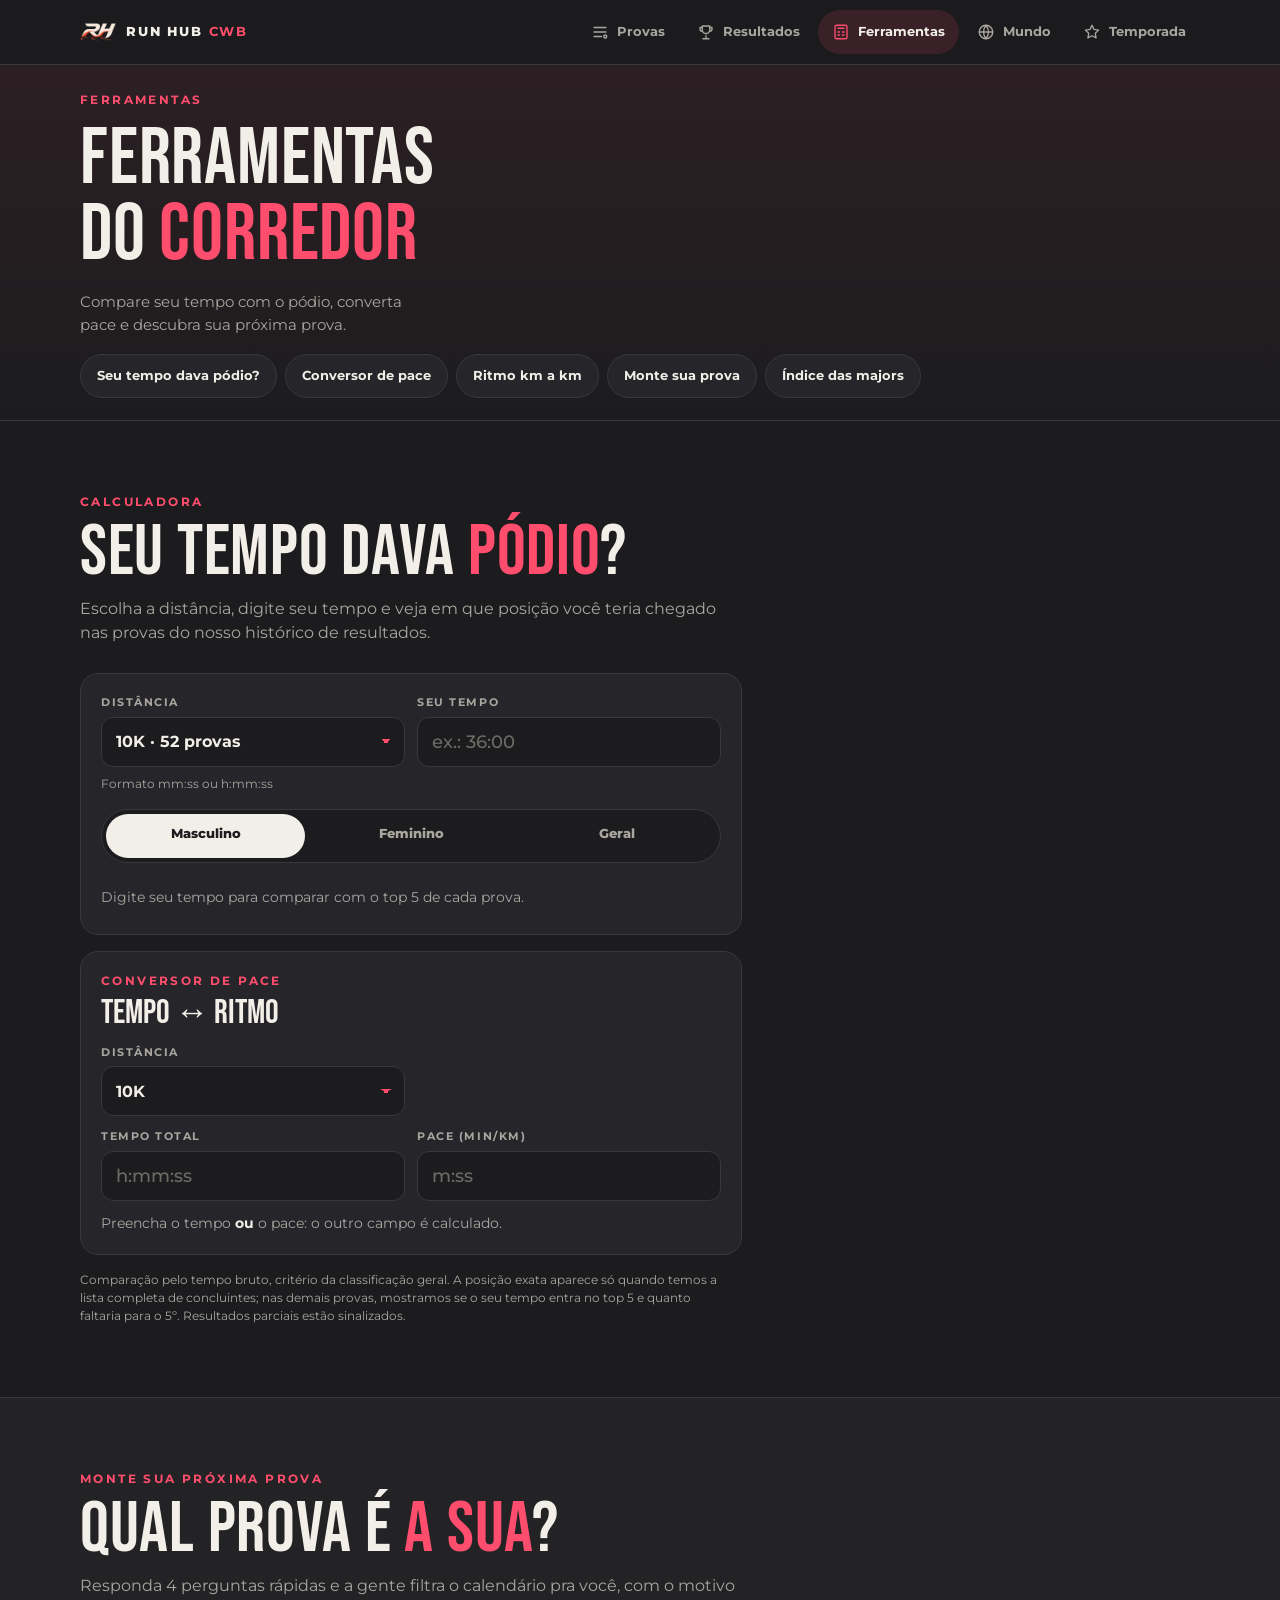
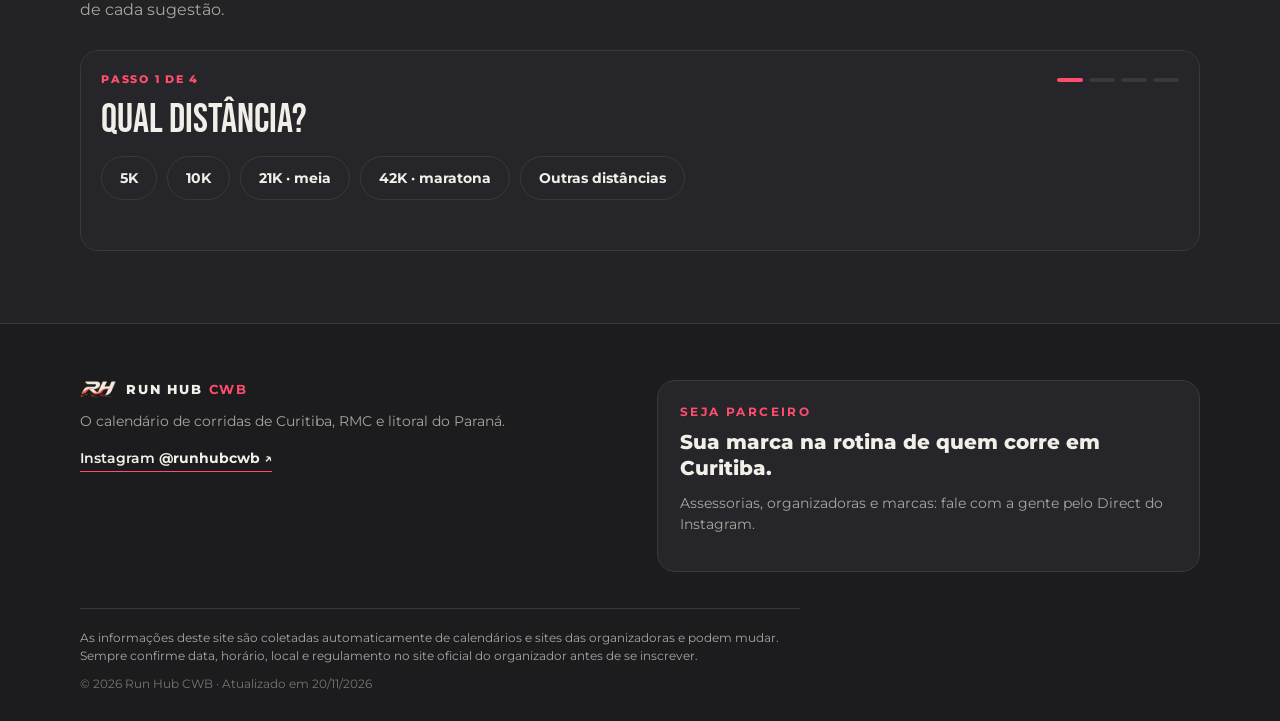
==== commit e780fdaf: "Rotina 20/11: calendário e prazos atualizados" ====
--- a/ferramentas.html
+++ b/ferramentas.html
@@ -49,7 +49,7 @@
   <div class="sec-h"><p class="eyebrow">Monte sua próxima prova</p><h2>Qual prova é <em>a sua</em>?</h2><p class="sub">Responda 4 perguntas rápidas e a gente filtra o calendário pra você, com o motivo de cada sugestão.</p></div>
   <div class="panel wiz" id="wiz"></div>
   <div id="wiz-out" class="wiz-out" aria-live="polite"></div>
-</div></section><script id="rh-races" type="application/json">[{"id": "2026-11-19-2a-corrida-da-congada", "n": "2ª Corrida da Congada", "d": "2026-11-19", "c": "Lapa", "reg": "rmc", "lat": -25.76972, "lon": -49.71583, "dist": ["7K"], "st": null, "loc": "R. Barão do Rio Branco, 1960, Centro (Clube Recreativo 7 de Setembro), Lapa - PR", "noct": "", "trail": "", "prazo": "", "enc": false, "url": "https://www.ticketsports.com.br/e/e-88073", "of": true, "lbl": "Ticket Sports", "novo": false}, {"id": "2026-11-20-corrida-lucas-rosa", "n": "Corrida Lucas Rosa", "d": "2026-11-20", "c": "Araucária", "reg": "rmc", "lat": -25.59306, "lon": -49.41028, "dist": ["5K"], "st": null, "loc": "Pista de corrida do CSU (Centro Social Urbano), Araucária - PR", "noct": "", "trail": "", "prazo": "", "enc": false, "url": "https://app.assessocor.online/evento/corrida-lucas-rosa/908", "of": true, "lbl": "Assessocor", "novo": false}, {"id": "2026-11-20-firefighters-night-run-3a-edicao", "n": "Firefighters Night Run · 3ª Edição", "d": "2026-11-20", "c": "São José dos Pinhais", "reg": "rmc", "lat": -25.5302, "lon": -49.20836, "dist": ["6K"], "st": null, "loc": "6º Grupamento de Bombeiros (Av. Rui Barbosa, 4995, Iná), São José dos Pinhais - PR", "noct": "“Night” no nome da prova", "trail": "", "prazo": "", "enc": true, "url": "https://app.assessocor.online/evento/firefighters-night-run/934", "of": true, "lbl": "Assessocor", "novo": false}, {"id": "2026-11-21-corrida-da-lua-cheia-174a-edicao", "n": "Corrida da Lua Cheia (174ª edição)", "d": "2026-11-21", "c": "Colombo", "reg": "rmc", "lat": -25.29167, "lon": -49.22417, "dist": ["8K", "4K"], "st": "2000", "loc": "Bosque da Uva, Colombo - PR", "noct": "“Lua” no nome da prova", "trail": "", "prazo": "", "enc": false, "url": "https://app.assessocor.online/evento/circuito-da-lua-cheia-2026-174o-edicao/930", "of": true, "lbl": "Assessocor", "novo": false}, {"id": "2026-11-21-final-circuito-procorrer-etapa-mizuno", "n": "Final Circuito Procorrer · Etapa Mizuno", "d": "2026-11-21", "c": "Curitiba", "reg": "curitiba", "lat": -25.42778, "lon": -49.27306, "dist": ["5K"], "st": null, "loc": "UFPR Centro Politécnico (pista de atletismo), Curitiba - PR", "noct": "", "trail": "", "prazo": "", "enc": true, "url": "https://www.ticketsports.com.br/e/e-88006", "of": true, "lbl": "Ticket Sports", "novo": false}, {"id": "2026-11-22-circuito-correr-e-massa-apostou-loterias", "n": "Circuito Correr é Massa Apostou Loterias", "d": "2026-11-22", "c": "Curitiba", "reg": "curitiba", "lat": -25.42778, "lon": -49.27306, "dist": ["10K", "5K"], "st": null, "loc": "Praça Afonso Botelho (R. Eng. Rebouças, 3020), Curitiba - PR", "noct": "", "trail": "", "prazo": "", "enc": true, "url": "https://www.ticketsports.com.br/e/e-87899", "of": true, "lbl": "Ticket Sports", "novo": false}, {"id": "2026-11-22-condor-running-etapa-paranagua", "n": "Condor Running · Etapa Paranaguá", "d": "2026-11-22", "c": "Paranaguá", "reg": "litoral", "lat": -25.51626, "lon": -48.52537, "dist": ["10K", "5K"], "st": "0630", "loc": "Paranaguá - PR", "noct": "", "trail": "", "prazo": "", "enc": true, "url": "https://www.ticketsports.com.br/e/e-87015", "of": true, "lbl": "Ticket Sports", "novo": false}, {"id": "2026-11-22-corrida-e-caminhada-jacomar-60-anos", "n": "Corrida e Caminhada Jacomar 60 Anos", "d": "2026-11-22", "c": "São José dos Pinhais", "reg": "rmc", "lat": -25.5302, "lon": -49.20836, "dist": ["10K", "5K"], "st": "0630", "loc": "Supermercado Jacomar Afonso Pena (Av. Rui Barbosa, 5285), São José dos Pinhais - PR", "noct": "", "trail": "", "prazo": "", "enc": true, "url": "https://app.assessocor.online/evento/corrida-e-caminhada-jacomar-60-anos/931", "of": true, "lbl": "Assessocor", "novo": false}, {"id": "2026-11-22-xvi-corrida-do-material-belico", "n": "XVI Corrida do Material Bélico", "d": "2026-11-22", "c": "Curitiba", "reg": "curitiba", "lat": -25.42778, "lon": -49.27306, "dist": ["7K"], "st": "0800", "loc": "27º Batalhão Logístico (Av. Pref. Erasto Gaertner, 1874), Curitiba - PR", "noct": "", "trail": "", "prazo": "", "enc": false, "url": "https://www.ticketsports.com.br/e/e-88024", "of": true, "lbl": "Ticket Sports", "novo": false}, {"id": "2026-11-28-braves-mud-race-obstaculos", "n": "Braves Mud Race (obstáculos)", "d": "2026-11-28", "c": "São José dos Pinhais", "reg": "rmc", "lat": -25.5302, "lon": -49.20836, "dist": ["8K", "6K"], "st": null, "loc": "R. Maria da Luz Costa, 210, Contenda, São José dos Pinhais - PR", "noct": "", "trail": "“Mud” no nome da prova", "prazo": "2026-11-20", "enc": false, "url": "https://www.gopanda.com.br/tickets/desafio-braves-novembro-2026", "of": true, "lbl": "GoPanda", "novo": false}, {"id": "2026-11-28-circuito-17o-bpm-etapa-fazenda-rio-grande", "n": "Circuito 17º BPM · Etapa Fazenda Rio Grande", "d": "2026-11-28", "c": "Fazenda Rio Grande", "reg": "rmc", "lat": -25.66278, "lon": -49.30722, "dist": ["5K"], "st": null, "loc": "Praça Brasil (R. Macedônia, Nações), Fazenda Rio Grande - PR", "noct": "", "trail": "", "prazo": "2026-11-22", "enc": false, "url": "https://app.assessocor.online/evento/circuito-17o-bpm-de-corridas-de-rua/938", "of": true, "lbl": "Assessocor", "novo": false}, {"id": "2026-11-29-circuito-das-estacoes-verao", "n": "Circuito das Estações · Verão", "d": "2026-11-29", "c": "Curitiba", "reg": "curitiba", "lat": -25.42778, "lon": -49.27306, "dist": ["10K", "5K"], "st": null, "loc": "Curitiba - PR", "noct": "", "trail": "", "prazo": "", "enc": false, "url": "https://www.circuitodasestacoes.com.br/curitiba/verao/", "of": true, "lbl": "site oficial da prova", "novo": false}, {"id": "2026-11-29-toda-joana-run", "n": "TODA JOANA RUN", "d": "2026-11-29", "c": "Curitiba", "reg": "curitiba", "lat": -25.42778, "lon": -49.27306, "dist": [], "st": null, "loc": "Parque São Lourenço, Curitiba - PR", "noct": "", "trail": "", "prazo": "", "enc": false, "url": "https://www.sympla.com.br/evento/toda-joana-run/3641073", "of": true, "lbl": "Sympla", "novo": true}, {"id": "2026-11-29-track-field-run-series-aeroporto-curitiba", "n": "Track&Field Run Series · Aeroporto Curitiba", "d": "2026-11-29", "c": "São José dos Pinhais", "reg": "rmc", "lat": -25.5302, "lon": -49.20836, "dist": ["10K", "5K"], "st": null, "loc": "Aeroporto de Curitiba (área restrita, Motiva Aeroportos), São José dos Pinhais - PR", "noct": "", "trail": "", "prazo": "", "enc": false, "url": "https://www.tfsports.com.br/run-series/motiva-aeroportos-curitiba-2026/", "of": true, "lbl": "TF Sports", "novo": false}, {"id": "2026-12-05-1a-corrida-guardioes-dos-mananciais", "n": "1ª Corrida Guardiões dos Mananciais", "d": "2026-12-05", "c": "Piraquara", "reg": "rmc", "lat": -25.44227, "lon": -49.06795, "dist": ["5K"], "st": null, "loc": "29º Batalhão de Polícia Militar, Piraquara - PR", "noct": "", "trail": "", "prazo": "", "enc": false, "url": "https://app.assessocor.online/evento/corrida-do-29o-bpm-piraquara/913", "of": true, "lbl": "Assessocor", "novo": false}, {"id": "2026-12-05-corrida-do-noel", "n": "Corrida do Noel", "d": "2026-12-05", "c": "Paranaguá", "reg": "litoral", "lat": -25.51626, "lon": -48.52537, "dist": ["4K"], "st": null, "loc": "Paranaguá - PR", "noct": "", "trail": "", "prazo": "2026-11-29", "enc": false, "url": "https://www.ticketsports.com.br/e/e-86878", "of": true, "lbl": "Ticket Sports", "novo": false}, {"id": "2026-12-06-21o-circuito-de-triathlon-verao", "n": "21º Circuito de Triathlon · Verão", "d": "2026-12-06", "c": "Matinhos", "reg": "litoral", "lat": -25.83219, "lon": -48.53966, "dist": ["5K"], "st": null, "loc": "Praia Mansa de Caiobá, Matinhos - PR", "noct": "", "trail": "", "prazo": "2026-12-05", "enc": false, "url": "https://www.ticketsports.com.br/e/21o-circuito-de-triathlon-2026-8o-circuito-de-travessias-2026-verao-85991", "of": true, "lbl": "Ticket Sports", "novo": false}, {"id": "2026-12-06-3a-corrida-e-caminhada-da-oab-colombo", "n": "3ª Corrida e Caminhada da OAB Colombo", "d": "2026-12-06", "c": "Colombo", "reg": "rmc", "lat": -25.29167, "lon": -49.22417, "dist": ["5K"], "st": null, "loc": "Bosque da Uva, Colombo - PR", "noct": "", "trail": "", "prazo": "", "enc": false, "url": "https://www.sympla.com.br/evento/3-corrida-e-caminha-da-oab-colombo/3543638", "of": true, "lbl": "Sympla", "novo": false}, {"id": "2026-12-06-corrida-do-natal-de-curitiba", "n": "Corrida do Natal de Curitiba", "d": "2026-12-06", "c": "Curitiba", "reg": "curitiba", "lat": -25.42778, "lon": -49.27306, "dist": ["6K"], "st": null, "loc": "Estádio Mário Celso Petraglia (R. Buenos Aires, 1260), Curitiba - PR", "noct": "", "trail": "", "prazo": "2026-11-27", "enc": false, "url": "https://www.ticketsports.com.br/e/e-88541", "of": true, "lbl": "Ticket Sports", "novo": false}, {"id": "2026-12-06-grand-premium-brasil-curitiba", "n": "Grand Premium Brasil · Curitiba", "d": "2026-12-06", "c": "Curitiba", "reg": "curitiba", "lat": -25.42778, "lon": -49.27306, "dist": ["15K", "10K", "5K", "3K"], "st": null, "loc": "Praça Nossa Senhora de Salette (Centro Cívico), Curitiba - PR", "noct": "", "trail": "", "prazo": "", "enc": false, "url": "https://minhasinscricoes.com.br/Evento/CorridaGPBrasil2026-Parana", "of": true, "lbl": "Minhas Inscrições", "novo": false}, {"id": "2026-12-06-marcha-atopica-curitiba", "n": "Marcha Atópica Curitiba", "d": "2026-12-06", "c": "Curitiba", "reg": "curitiba", "lat": -25.42778, "lon": -49.27306, "dist": ["10K", "5K"], "st": null, "loc": "Departamento de Educação Física da UFPR (Jardim das Américas), Curitiba - PR", "noct": "", "trail": "", "prazo": "", "enc": false, "url": "https://www.sympla.com.br/evento/marcha-atopica-curitiba-2026-corrida-em-prol-dos-pacientes-atopicos/3636888", "of": true, "lbl": "Sympla", "novo": true}, {"id": "2026-12-12-2a-corrida-e-caminhada-noturna-sindaruc", "n": "2ª Corrida e Caminhada Noturna SINDARUC", "d": "2026-12-12", "c": "Curitiba", "reg": "curitiba", "lat": -25.42778, "lon": -49.27306, "dist": ["5K"], "st": null, "loc": "CEASA Curitiba (BR-116, km 10, Tatuquara), Curitiba - PR", "noct": "“Noturna” no nome da prova", "trail": "", "prazo": "2026-12-06", "enc": false, "url": "https://app.assessocor.online/evento/corrida-e-caminhada-sindaruc/937", "of": true, "lbl": "Assessocor", "novo": false}, {"id": "2026-12-12-maratona-kids-boulevard-etapa-natal-infantil", "n": "Maratona Kids Boulevard · Etapa Natal (infantil)", "d": "2026-12-12", "c": "Curitiba", "reg": "curitiba", "lat": -25.42778, "lon": -49.27306, "dist": ["Kids 20m-500mK"], "st": null, "loc": "Shopping Boulevard Curitiba, Curitiba - PR", "noct": "", "trail": "", "prazo": "2026-12-09", "enc": false, "url": "https://www.ticketsports.com.br/e/e-88370", "of": true, "lbl": "Ticket Sports", "novo": true}, {"id": "2026-12-13-1a-corrida-mundo-de-yasmin", "n": "1ª Corrida Mundo de Yasmin", "d": "2026-12-13", "c": "Campo Largo", "reg": "rmc", "lat": -25.45955, "lon": -49.53014, "dist": ["5K"], "st": null, "loc": "Parque Newton Puppi, Campo Largo - PR", "noct": "", "trail": "", "prazo": "2026-12-08", "enc": false, "url": "https://www.pdksports.com.br/evento/1a-corrida-mundo-de-yasmin/90", "of": true, "lbl": "PDK Sports", "novo": false}, {"id": "2026-12-13-1a-corrida-rustica-rota-do-manancial", "n": "1ª Corrida Rústica Rota do Manancial", "d": "2026-12-13", "c": "Piraquara", "reg": "rmc", "lat": -25.44227, "lon": -49.06795, "dist": ["10K"], "st": null, "loc": "Campo de Futebol Pedrinho Jess (Estrada do Botiatuva, Laranjeira), Piraquara - PR", "noct": "", "trail": "", "prazo": "2026-12-07", "enc": false, "url": "https://www.ticketsports.com.br/e/e-88436", "of": true, "lbl": "Ticket Sports", "novo": false}, {"id": "2026-12-13-2a-corrida-da-serra-verde-express", "n": "2ª Corrida da Serra Verde Express", "d": "2026-12-13", "c": "Morretes", "reg": "litoral", "lat": -25.47694, "lon": -48.83444, "dist": ["10K", "6K"], "st": null, "loc": "Morretes - PR", "noct": "", "trail": "", "prazo": "2026-12-01", "enc": false, "url": "https://app.assessocor.online/evento/serra-verde-express/905", "of": true, "lbl": "Assessocor", "novo": false}, {"id": "2026-12-13-corre-bacacheri", "n": "Corre Bacacheri", "d": "2026-12-13", "c": "Curitiba", "reg": "curitiba", "lat": -25.42778, "lon": -49.27306, "dist": [], "st": null, "loc": "Curitiba - PR", "noct": "", "trail": "", "prazo": "", "enc": false, "url": "https://www.ticketsports.com.br/e/CORRE+BACACHERI-88947", "of": true, "lbl": "Ticket Sports", "novo": true}, {"id": "2026-12-13-corrida-viva-mais-ranking-aent-etapa-8", "n": "Corrida Viva Mais (Ranking AENT Etapa 8)", "d": "2026-12-13", "c": "Curitiba", "reg": "curitiba", "lat": -25.42778, "lon": -49.27306, "dist": ["10K", "5K"], "st": null, "loc": "UFPR Centro Politécnico (Av. Cel. Francisco H. dos Santos, 210), Curitiba - PR", "noct": "", "trail": "", "prazo": "2026-12-07", "enc": false, "url": "https://www.ticketsports.com.br/e/e-88719", "of": true, "lbl": "Ticket Sports", "novo": false}, {"id": "2026-12-13-corrida-de-rua-e-caminhada-de-araucaria", "n": "Corrida de Rua e Caminhada de Araucária", "d": "2026-12-13", "c": "Araucária", "reg": "rmc", "lat": -25.59306, "lon": -49.41028, "dist": ["5K"], "st": null, "loc": "Praça da Bíblia, Araucária - PR", "noct": "", "trail": "", "prazo": "2026-12-06", "enc": false, "url": "https://app.assessocor.online/evento/corrida-e-caminhada-de-araucaria/932", "of": true, "lbl": "Assessocor", "novo": false}, {"id": "2026-12-13-run-for-your-lives-corrida-oficial-do-iron-maiden", "n": "Run For Your Lives · Corrida Oficial do Iron Maiden", "d": "2026-12-13", "c": "Curitiba", "reg": "curitiba", "lat": -25.42778, "lon": -49.27306, "dist": ["5K"], "st": null, "loc": "Cervejaria Bodebrown, Curitiba - PR", "noct": "", "trail": "", "prazo": "2026-12-06", "enc": false, "url": "https://www.ticketsports.com.br/e/RUN+FOR+YOUR+LIVES+-+A+CORRIDA+OFICIAL+DO+IRON+MAIDEN+(CURITIBA)-88495", "of": true, "lbl": "Ticket Sports", "novo": true}, {"id": "2026-12-13-trail-in-motion-19-chacara-da-bolinha", "n": "Trail in Motion 19 · Chácara da Bolinha", "d": "2026-12-13", "c": "Campina Grande do Sul", "reg": "rmc", "lat": -25.30556, "lon": -49.05528, "dist": ["15K", "10K", "5K"], "st": null, "loc": "Chácara da Bolinha (Estrada Mun. João Vicente dos Santos, 3900, Lagoa Vermelha), Campina Grande do Sul - PR", "noct": "", "trail": "“Trail” no nome da prova", "prazo": "2026-11-30", "enc": false, "url": "https://www.ticketsports.com.br/e/e-88414", "of": true, "lbl": "Ticket Sports", "novo": false}, {"id": "2026-12-19-1a-corrida-noturna-da-rotam", "n": "1ª Corrida Noturna da ROTAM", "d": "2026-12-19", "c": "Lapa", "reg": "rmc", "lat": -25.76972, "lon": -49.71583, "dist": ["7K"], "st": null, "loc": "Museu de Armas Osíris Stenghel Guimarães (Alameda David Carneiro, 380), Lapa - PR", "noct": "“Noturna” no nome da prova", "trail": "", "prazo": "2026-12-13", "enc": false, "url": "https://www.ticketsports.com.br/e/e-88407", "of": true, "lbl": "Ticket Sports", "novo": false}, {"id": "2026-12-19-bar-em-bar-13a-edicao", "n": "Bar em Bar (13ª edição)", "d": "2026-12-19", "c": "Curitiba", "reg": "curitiba", "lat": -25.42778, "lon": -49.27306, "dist": ["3K"], "st": null, "loc": "Largada: O Jardineiro (Av. Manoel Ribas, 227, São Francisco); chegada: Bar do Alemão, Curitiba - PR", "noct": "", "trail": "", "prazo": "", "enc": false, "url": "https://slicker.com.br/evento/xiii-bar-em-bar-2026", "of": false, "lbl": "slicker.com.br", "novo": true}, {"id": "2026-12-31-3a-corrida-da-virada", "n": "3ª Corrida da Virada", "d": "2026-12-31", "c": "Matinhos", "reg": "litoral", "lat": -25.83219, "lon": -48.53966, "dist": ["10K", "5K"], "st": null, "loc": "Orla de Matinhos, Matinhos - PR", "noct": "", "trail": "", "prazo": "2026-12-10", "enc": false, "url": "https://www.ticketsports.com.br/e/e-88597", "of": true, "lbl": "Ticket Sports", "novo": false}, {"id": "2026-12-31-corrida-da-virada-guaratuba", "n": "Corrida da Virada · Guaratuba", "d": "2026-12-31", "c": "Guaratuba", "reg": "litoral", "lat": -25.88278, "lon": -48.57472, "dist": ["5K"], "st": null, "loc": "Praia Central (Av. Atlântica), Guaratuba - PR", "noct": "", "trail": "", "prazo": "2026-12-10", "enc": false, "url": "https://www.ticketsports.com.br/e/e-88661", "of": true, "lbl": "Ticket Sports", "novo": false}, {"id": "2027-01-31-11a-batel-run", "n": "11ª Batel Run", "d": "2027-01-31", "c": "Curitiba", "reg": "curitiba", "lat": -25.42778, "lon": -49.27306, "dist": ["10K", "5K"], "st": null, "loc": "Hard Rock Cafe Curitiba (R. Buenos Aires, 50, Batel), Curitiba - PR", "noct": "", "trail": "", "prazo": "2027-01-25", "enc": false, "url": "https://www.ticketsports.com.br/e/e-88945", "of": true, "lbl": "Ticket Sports", "novo": true}]</script></main></div>
+</div></section><script id="rh-races" type="application/json">[{"id": "2026-11-20-corrida-lucas-rosa", "n": "Corrida Lucas Rosa", "d": "2026-11-20", "c": "Araucária", "reg": "rmc", "lat": -25.59306, "lon": -49.41028, "dist": ["5K"], "st": null, "loc": "Pista de corrida do CSU (Centro Social Urbano), Araucária - PR", "noct": "", "trail": "", "prazo": "", "enc": false, "url": "https://app.assessocor.online/evento/corrida-lucas-rosa/908", "of": true, "lbl": "Assessocor", "novo": false}, {"id": "2026-11-20-firefighters-night-run-3a-edicao", "n": "Firefighters Night Run · 3ª Edição", "d": "2026-11-20", "c": "São José dos Pinhais", "reg": "rmc", "lat": -25.5302, "lon": -49.20836, "dist": ["6K"], "st": null, "loc": "6º Grupamento de Bombeiros (Av. Rui Barbosa, 4995, Iná), São José dos Pinhais - PR", "noct": "“Night” no nome da prova", "trail": "", "prazo": "", "enc": true, "url": "https://app.assessocor.online/evento/firefighters-night-run/934", "of": true, "lbl": "Assessocor", "novo": false}, {"id": "2026-11-21-corrida-da-lua-cheia-174a-edicao", "n": "Corrida da Lua Cheia (174ª edição)", "d": "2026-11-21", "c": "Colombo", "reg": "rmc", "lat": -25.29167, "lon": -49.22417, "dist": ["8K", "4K"], "st": "2000", "loc": "Bosque da Uva, Colombo - PR", "noct": "“Lua” no nome da prova", "trail": "", "prazo": "", "enc": false, "url": "https://app.assessocor.online/evento/circuito-da-lua-cheia-2026-174o-edicao/930", "of": true, "lbl": "Assessocor", "novo": false}, {"id": "2026-11-21-final-circuito-procorrer-etapa-mizuno", "n": "Final Circuito Procorrer · Etapa Mizuno", "d": "2026-11-21", "c": "Curitiba", "reg": "curitiba", "lat": -25.42778, "lon": -49.27306, "dist": ["5K"], "st": null, "loc": "UFPR Centro Politécnico (pista de atletismo), Curitiba - PR", "noct": "", "trail": "", "prazo": "", "enc": true, "url": "https://www.ticketsports.com.br/e/e-88006", "of": true, "lbl": "Ticket Sports", "novo": false}, {"id": "2026-11-22-circuito-correr-e-massa-apostou-loterias", "n": "Circuito Correr é Massa Apostou Loterias", "d": "2026-11-22", "c": "Curitiba", "reg": "curitiba", "lat": -25.42778, "lon": -49.27306, "dist": ["10K", "5K"], "st": null, "loc": "Praça Afonso Botelho (R. Eng. Rebouças, 3020), Curitiba - PR", "noct": "", "trail": "", "prazo": "", "enc": true, "url": "https://www.ticketsports.com.br/e/e-87899", "of": true, "lbl": "Ticket Sports", "novo": false}, {"id": "2026-11-22-condor-running-etapa-paranagua", "n": "Condor Running · Etapa Paranaguá", "d": "2026-11-22", "c": "Paranaguá", "reg": "litoral", "lat": -25.51626, "lon": -48.52537, "dist": ["10K", "5K"], "st": "0630", "loc": "Paranaguá - PR", "noct": "", "trail": "", "prazo": "", "enc": true, "url": "https://www.ticketsports.com.br/e/e-87015", "of": true, "lbl": "Ticket Sports", "novo": false}, {"id": "2026-11-22-corrida-e-caminhada-jacomar-60-anos", "n": "Corrida e Caminhada Jacomar 60 Anos", "d": "2026-11-22", "c": "São José dos Pinhais", "reg": "rmc", "lat": -25.5302, "lon": -49.20836, "dist": ["10K", "5K"], "st": "0630", "loc": "Supermercado Jacomar Afonso Pena (Av. Rui Barbosa, 5285), São José dos Pinhais - PR", "noct": "", "trail": "", "prazo": "", "enc": true, "url": "https://app.assessocor.online/evento/corrida-e-caminhada-jacomar-60-anos/931", "of": true, "lbl": "Assessocor", "novo": false}, {"id": "2026-11-22-xvi-corrida-do-material-belico", "n": "XVI Corrida do Material Bélico", "d": "2026-11-22", "c": "Curitiba", "reg": "curitiba", "lat": -25.42778, "lon": -49.27306, "dist": ["7K"], "st": "0800", "loc": "27º Batalhão Logístico (Av. Pref. Erasto Gaertner, 1874), Curitiba - PR", "noct": "", "trail": "", "prazo": "", "enc": false, "url": "https://www.ticketsports.com.br/e/e-88024", "of": true, "lbl": "Ticket Sports", "novo": false}, {"id": "2026-11-28-braves-mud-race-obstaculos", "n": "Braves Mud Race (obstáculos)", "d": "2026-11-28", "c": "São José dos Pinhais", "reg": "rmc", "lat": -25.5302, "lon": -49.20836, "dist": ["8K", "6K"], "st": null, "loc": "R. Maria da Luz Costa, 210, Contenda, São José dos Pinhais - PR", "noct": "", "trail": "“Mud” no nome da prova", "prazo": "2026-11-20", "enc": false, "url": "https://www.gopanda.com.br/tickets/desafio-braves-novembro-2026", "of": true, "lbl": "GoPanda", "novo": false}, {"id": "2026-11-28-circuito-17o-bpm-etapa-fazenda-rio-grande", "n": "Circuito 17º BPM · Etapa Fazenda Rio Grande", "d": "2026-11-28", "c": "Fazenda Rio Grande", "reg": "rmc", "lat": -25.66278, "lon": -49.30722, "dist": ["5K"], "st": null, "loc": "Praça Brasil (R. Macedônia, Nações), Fazenda Rio Grande - PR", "noct": "", "trail": "", "prazo": "2026-11-22", "enc": false, "url": "https://app.assessocor.online/evento/circuito-17o-bpm-de-corridas-de-rua/938", "of": true, "lbl": "Assessocor", "novo": false}, {"id": "2026-11-29-circuito-das-estacoes-verao", "n": "Circuito das Estações · Verão", "d": "2026-11-29", "c": "Curitiba", "reg": "curitiba", "lat": -25.42778, "lon": -49.27306, "dist": ["10K", "5K"], "st": null, "loc": "Curitiba - PR", "noct": "", "trail": "", "prazo": "", "enc": false, "url": "https://www.circuitodasestacoes.com.br/curitiba/verao/", "of": true, "lbl": "site oficial da prova", "novo": false}, {"id": "2026-11-29-toda-joana-run", "n": "TODA JOANA RUN", "d": "2026-11-29", "c": "Curitiba", "reg": "curitiba", "lat": -25.42778, "lon": -49.27306, "dist": [], "st": null, "loc": "Parque São Lourenço, Curitiba - PR", "noct": "", "trail": "", "prazo": "", "enc": false, "url": "https://www.sympla.com.br/evento/toda-joana-run/3641073", "of": true, "lbl": "Sympla", "novo": true}, {"id": "2026-11-29-track-field-run-series-aeroporto-curitiba", "n": "Track&Field Run Series · Aeroporto Curitiba", "d": "2026-11-29", "c": "São José dos Pinhais", "reg": "rmc", "lat": -25.5302, "lon": -49.20836, "dist": ["10K", "5K"], "st": null, "loc": "Aeroporto de Curitiba (área restrita, Motiva Aeroportos), São José dos Pinhais - PR", "noct": "", "trail": "", "prazo": "", "enc": false, "url": "https://www.tfsports.com.br/run-series/motiva-aeroportos-curitiba-2026/", "of": true, "lbl": "TF Sports", "novo": false}, {"id": "2026-12-05-1a-corrida-guardioes-dos-mananciais", "n": "1ª Corrida Guardiões dos Mananciais", "d": "2026-12-05", "c": "Piraquara", "reg": "rmc", "lat": -25.44227, "lon": -49.06795, "dist": ["5K"], "st": null, "loc": "29º Batalhão de Polícia Militar, Piraquara - PR", "noct": "", "trail": "", "prazo": "", "enc": false, "url": "https://app.assessocor.online/evento/corrida-do-29o-bpm-piraquara/913", "of": true, "lbl": "Assessocor", "novo": false}, {"id": "2026-12-05-corrida-do-noel", "n": "Corrida do Noel", "d": "2026-12-05", "c": "Paranaguá", "reg": "litoral", "lat": -25.51626, "lon": -48.52537, "dist": ["4K"], "st": null, "loc": "Paranaguá - PR", "noct": "", "trail": "", "prazo": "2026-11-29", "enc": false, "url": "https://www.ticketsports.com.br/e/e-86878", "of": true, "lbl": "Ticket Sports", "novo": false}, {"id": "2026-12-06-21o-circuito-de-triathlon-verao", "n": "21º Circuito de Triathlon · Verão", "d": "2026-12-06", "c": "Matinhos", "reg": "litoral", "lat": -25.83219, "lon": -48.53966, "dist": ["5K"], "st": null, "loc": "Praia Mansa de Caiobá, Matinhos - PR", "noct": "", "trail": "", "prazo": "2026-12-05", "enc": false, "url": "https://www.ticketsports.com.br/e/21o-circuito-de-triathlon-2026-8o-circuito-de-travessias-2026-verao-85991", "of": true, "lbl": "Ticket Sports", "novo": false}, {"id": "2026-12-06-3a-corrida-e-caminhada-da-oab-colombo", "n": "3ª Corrida e Caminhada da OAB Colombo", "d": "2026-12-06", "c": "Colombo", "reg": "rmc", "lat": -25.29167, "lon": -49.22417, "dist": ["5K"], "st": null, "loc": "Bosque da Uva, Colombo - PR", "noct": "", "trail": "", "prazo": "", "enc": false, "url": "https://www.sympla.com.br/evento/3-corrida-e-caminha-da-oab-colombo/3543638", "of": true, "lbl": "Sympla", "novo": false}, {"id": "2026-12-06-corrida-do-natal-de-curitiba", "n": "Corrida do Natal de Curitiba", "d": "2026-12-06", "c": "Curitiba", "reg": "curitiba", "lat": -25.42778, "lon": -49.27306, "dist": ["6K"], "st": null, "loc": "Estádio Mário Celso Petraglia (R. Buenos Aires, 1260), Curitiba - PR", "noct": "", "trail": "", "prazo": "2026-11-27", "enc": false, "url": "https://www.ticketsports.com.br/e/e-88541", "of": true, "lbl": "Ticket Sports", "novo": false}, {"id": "2026-12-06-grand-premium-brasil-curitiba", "n": "Grand Premium Brasil · Curitiba", "d": "2026-12-06", "c": "Curitiba", "reg": "curitiba", "lat": -25.42778, "lon": -49.27306, "dist": ["15K", "10K", "5K", "3K"], "st": null, "loc": "Praça Nossa Senhora de Salette (Centro Cívico), Curitiba - PR", "noct": "", "trail": "", "prazo": "", "enc": false, "url": "https://minhasinscricoes.com.br/Evento/CorridaGPBrasil2026-Parana", "of": true, "lbl": "Minhas Inscrições", "novo": false}, {"id": "2026-12-06-marcha-atopica-curitiba", "n": "Marcha Atópica Curitiba", "d": "2026-12-06", "c": "Curitiba", "reg": "curitiba", "lat": -25.42778, "lon": -49.27306, "dist": ["10K", "5K"], "st": null, "loc": "Departamento de Educação Física da UFPR (Jardim das Américas), Curitiba - PR", "noct": "", "trail": "", "prazo": "", "enc": false, "url": "https://www.sympla.com.br/evento/marcha-atopica-curitiba-2026-corrida-em-prol-dos-pacientes-atopicos/3636888", "of": true, "lbl": "Sympla", "novo": true}, {"id": "2026-12-12-2a-corrida-e-caminhada-noturna-sindaruc", "n": "2ª Corrida e Caminhada Noturna SINDARUC", "d": "2026-12-12", "c": "Curitiba", "reg": "curitiba", "lat": -25.42778, "lon": -49.27306, "dist": ["5K"], "st": null, "loc": "CEASA Curitiba (BR-116, km 10, Tatuquara), Curitiba - PR", "noct": "“Noturna” no nome da prova", "trail": "", "prazo": "2026-12-06", "enc": false, "url": "https://app.assessocor.online/evento/corrida-e-caminhada-sindaruc/937", "of": true, "lbl": "Assessocor", "novo": false}, {"id": "2026-12-12-maratona-kids-boulevard-etapa-natal-infantil", "n": "Maratona Kids Boulevard · Etapa Natal (infantil)", "d": "2026-12-12", "c": "Curitiba", "reg": "curitiba", "lat": -25.42778, "lon": -49.27306, "dist": ["Kids 20m-500mK"], "st": null, "loc": "Shopping Boulevard Curitiba, Curitiba - PR", "noct": "", "trail": "", "prazo": "2026-12-09", "enc": false, "url": "https://www.ticketsports.com.br/e/e-88370", "of": true, "lbl": "Ticket Sports", "novo": true}, {"id": "2026-12-13-1a-corrida-mundo-de-yasmin", "n": "1ª Corrida Mundo de Yasmin", "d": "2026-12-13", "c": "Campo Largo", "reg": "rmc", "lat": -25.45955, "lon": -49.53014, "dist": ["5K"], "st": null, "loc": "Parque Newton Puppi, Campo Largo - PR", "noct": "", "trail": "", "prazo": "2026-12-08", "enc": false, "url": "https://www.pdksports.com.br/evento/1a-corrida-mundo-de-yasmin/90", "of": true, "lbl": "PDK Sports", "novo": false}, {"id": "2026-12-13-1a-corrida-rustica-rota-do-manancial", "n": "1ª Corrida Rústica Rota do Manancial", "d": "2026-12-13", "c": "Piraquara", "reg": "rmc", "lat": -25.44227, "lon": -49.06795, "dist": ["10K"], "st": null, "loc": "Campo de Futebol Pedrinho Jess (Estrada do Botiatuva, Laranjeira), Piraquara - PR", "noct": "", "trail": "", "prazo": "2026-12-07", "enc": false, "url": "https://www.ticketsports.com.br/e/e-88436", "of": true, "lbl": "Ticket Sports", "novo": false}, {"id": "2026-12-13-2a-corrida-da-serra-verde-express", "n": "2ª Corrida da Serra Verde Express", "d": "2026-12-13", "c": "Morretes", "reg": "litoral", "lat": -25.47694, "lon": -48.83444, "dist": ["10K", "6K"], "st": null, "loc": "Morretes - PR", "noct": "", "trail": "", "prazo": "2026-12-01", "enc": false, "url": "https://app.assessocor.online/evento/serra-verde-express/905", "of": true, "lbl": "Assessocor", "novo": false}, {"id": "2026-12-13-corre-bacacheri", "n": "Corre Bacacheri", "d": "2026-12-13", "c": "Curitiba", "reg": "curitiba", "lat": -25.42778, "lon": -49.27306, "dist": [], "st": null, "loc": "Curitiba - PR", "noct": "", "trail": "", "prazo": "", "enc": false, "url": "https://www.ticketsports.com.br/e/CORRE+BACACHERI-88947", "of": true, "lbl": "Ticket Sports", "novo": true}, {"id": "2026-12-13-corrida-viva-mais-ranking-aent-etapa-8", "n": "Corrida Viva Mais (Ranking AENT Etapa 8)", "d": "2026-12-13", "c": "Curitiba", "reg": "curitiba", "lat": -25.42778, "lon": -49.27306, "dist": ["10K", "5K"], "st": null, "loc": "UFPR Centro Politécnico (Av. Cel. Francisco H. dos Santos, 210), Curitiba - PR", "noct": "", "trail": "", "prazo": "2026-12-07", "enc": false, "url": "https://www.ticketsports.com.br/e/e-88719", "of": true, "lbl": "Ticket Sports", "novo": false}, {"id": "2026-12-13-corrida-de-rua-e-caminhada-de-araucaria", "n": "Corrida de Rua e Caminhada de Araucária", "d": "2026-12-13", "c": "Araucária", "reg": "rmc", "lat": -25.59306, "lon": -49.41028, "dist": ["5K"], "st": null, "loc": "Praça da Bíblia, Araucária - PR", "noct": "", "trail": "", "prazo": "2026-12-06", "enc": false, "url": "https://app.assessocor.online/evento/corrida-e-caminhada-de-araucaria/932", "of": true, "lbl": "Assessocor", "novo": false}, {"id": "2026-12-13-run-for-your-lives-corrida-oficial-do-iron-maiden", "n": "Run For Your Lives · Corrida Oficial do Iron Maiden", "d": "2026-12-13", "c": "Curitiba", "reg": "curitiba", "lat": -25.42778, "lon": -49.27306, "dist": ["5K"], "st": null, "loc": "Cervejaria Bodebrown, Curitiba - PR", "noct": "", "trail": "", "prazo": "2026-12-06", "enc": false, "url": "https://www.ticketsports.com.br/e/RUN+FOR+YOUR+LIVES+-+A+CORRIDA+OFICIAL+DO+IRON+MAIDEN+(CURITIBA)-88495", "of": true, "lbl": "Ticket Sports", "novo": true}, {"id": "2026-12-13-trail-in-motion-19-chacara-da-bolinha", "n": "Trail in Motion 19 · Chácara da Bolinha", "d": "2026-12-13", "c": "Campina Grande do Sul", "reg": "rmc", "lat": -25.30556, "lon": -49.05528, "dist": ["15K", "10K", "5K"], "st": null, "loc": "Chácara da Bolinha (Estrada Mun. João Vicente dos Santos, 3900, Lagoa Vermelha), Campina Grande do Sul - PR", "noct": "", "trail": "“Trail” no nome da prova", "prazo": "2026-11-30", "enc": false, "url": "https://www.ticketsports.com.br/e/e-88414", "of": true, "lbl": "Ticket Sports", "novo": false}, {"id": "2026-12-19-1a-corrida-noturna-da-rotam", "n": "1ª Corrida Noturna da ROTAM", "d": "2026-12-19", "c": "Lapa", "reg": "rmc", "lat": -25.76972, "lon": -49.71583, "dist": ["7K"], "st": null, "loc": "Museu de Armas Osíris Stenghel Guimarães (Alameda David Carneiro, 380), Lapa - PR", "noct": "“Noturna” no nome da prova", "trail": "", "prazo": "2026-12-13", "enc": false, "url": "https://www.ticketsports.com.br/e/e-88407", "of": true, "lbl": "Ticket Sports", "novo": false}, {"id": "2026-12-19-bar-em-bar-13a-edicao", "n": "Bar em Bar (13ª edição)", "d": "2026-12-19", "c": "Curitiba", "reg": "curitiba", "lat": -25.42778, "lon": -49.27306, "dist": ["3K"], "st": null, "loc": "Largada: O Jardineiro (Av. Manoel Ribas, 227, São Francisco); chegada: Bar do Alemão, Curitiba - PR", "noct": "", "trail": "", "prazo": "", "enc": false, "url": "https://slicker.com.br/evento/xiii-bar-em-bar-2026", "of": false, "lbl": "slicker.com.br", "novo": true}, {"id": "2026-12-31-3a-corrida-da-virada", "n": "3ª Corrida da Virada", "d": "2026-12-31", "c": "Matinhos", "reg": "litoral", "lat": -25.83219, "lon": -48.53966, "dist": ["10K", "5K"], "st": null, "loc": "Orla de Matinhos, Matinhos - PR", "noct": "", "trail": "", "prazo": "2026-12-10", "enc": false, "url": "https://www.ticketsports.com.br/e/e-88597", "of": true, "lbl": "Ticket Sports", "novo": false}, {"id": "2026-12-31-corrida-da-virada-guaratuba", "n": "Corrida da Virada · Guaratuba", "d": "2026-12-31", "c": "Guaratuba", "reg": "litoral", "lat": -25.88278, "lon": -48.57472, "dist": ["5K"], "st": null, "loc": "Praia Central (Av. Atlântica), Guaratuba - PR", "noct": "", "trail": "", "prazo": "2026-12-10", "enc": false, "url": "https://www.ticketsports.com.br/e/e-88661", "of": true, "lbl": "Ticket Sports", "novo": false}, {"id": "2027-01-31-11a-batel-run", "n": "11ª Batel Run", "d": "2027-01-31", "c": "Curitiba", "reg": "curitiba", "lat": -25.42778, "lon": -49.27306, "dist": ["10K", "5K"], "st": null, "loc": "Hard Rock Cafe Curitiba (R. Buenos Aires, 50, Batel), Curitiba - PR", "noct": "", "trail": "", "prazo": "2027-01-25", "enc": false, "url": "https://www.ticketsports.com.br/e/e-88945", "of": true, "lbl": "Ticket Sports", "novo": true}]</script></main></div>
 <footer class="footer"><div class="wrap">
   <div class="f-grid">
     <div><a class="brand" href="index.html"><img src="img/rh_logo.png" alt=""><span>RUN HUB <b>CWB</b></span></a><p class="muted">O calendário de corridas de Curitiba, RMC e litoral do Paraná.</p>
@@ -57,7 +57,7 @@
     <div class="partner"><p class="eyebrow">Seja parceiro</p><h3>Sua marca na rotina de quem corre em Curitiba.</h3><p class="muted">Assessorias, organizadoras e marcas: fale com a gente pelo Direct do Instagram.</p></div>
   </div>
   <p class="f-disc">As informações deste site são coletadas automaticamente de calendários e sites das organizadoras e podem mudar. Sempre confirme data, horário, local e regulamento no site oficial do organizador antes de se inscrever.</p>
-  <p class="f-copy">© 2026 Run Hub CWB · Atualizado em 19/11/2026</p>
+  <p class="f-copy">© 2026 Run Hub CWB · Atualizado em 20/11/2026</p>
 </div></footer>
 <nav class="tabbar" aria-label="Principal"><a class="tb" href="index.html"><svg viewBox="0 0 24 24" aria-hidden="true"><path d="M4 6h16M4 12h16M4 18h10"/><circle cx="19" cy="18" r="2"/></svg><span>Provas</span></a><a class="tb" href="resultados.html"><svg viewBox="0 0 24 24" aria-hidden="true"><path d="M8 21h8M12 17v4M7 4h10v5a5 5 0 0 1-10 0V4Z"/><path d="M17 6h3v2a3 3 0 0 1-3 3M7 6H4v2a3 3 0 0 0 3 3"/></svg><span>Resultados</span></a><a class="tb" href="ferramentas.html" aria-current=page><svg viewBox="0 0 24 24" aria-hidden="true"><rect x="4" y="3" width="16" height="18" rx="2"/><path d="M8 7h8M8 12h2M14 12h2M8 16h2M14 16h2"/></svg><span>Ferramentas</span></a><a class="tb" href="mundo.html"><svg viewBox="0 0 24 24" aria-hidden="true"><circle cx="12" cy="12" r="9"/><path d="M3 12h18M12 3a14 14 0 0 1 0 18M12 3a14 14 0 0 0 0 18"/></svg><span>Mundo</span></a><a class="tb" href="temporada.html"><svg viewBox="0 0 24 24" aria-hidden="true"><path d="m12 3 2.7 5.6 6.1.9-4.4 4.3 1 6.1L12 17l-5.4 2.9 1-6.1L3.2 9.5l6.1-.9Z"/></svg><span>Temporada</span><b class="badge" data-badge hidden>0</b></a></nav>
 <script src="js/app.js" defer></script><script src="js/calc.js" defer></script><script src="js/season.js" defer></script><script src="js/weather.js" defer></script><script src="js/wizard.js" defer></script><script src="js/card.js" defer></script>
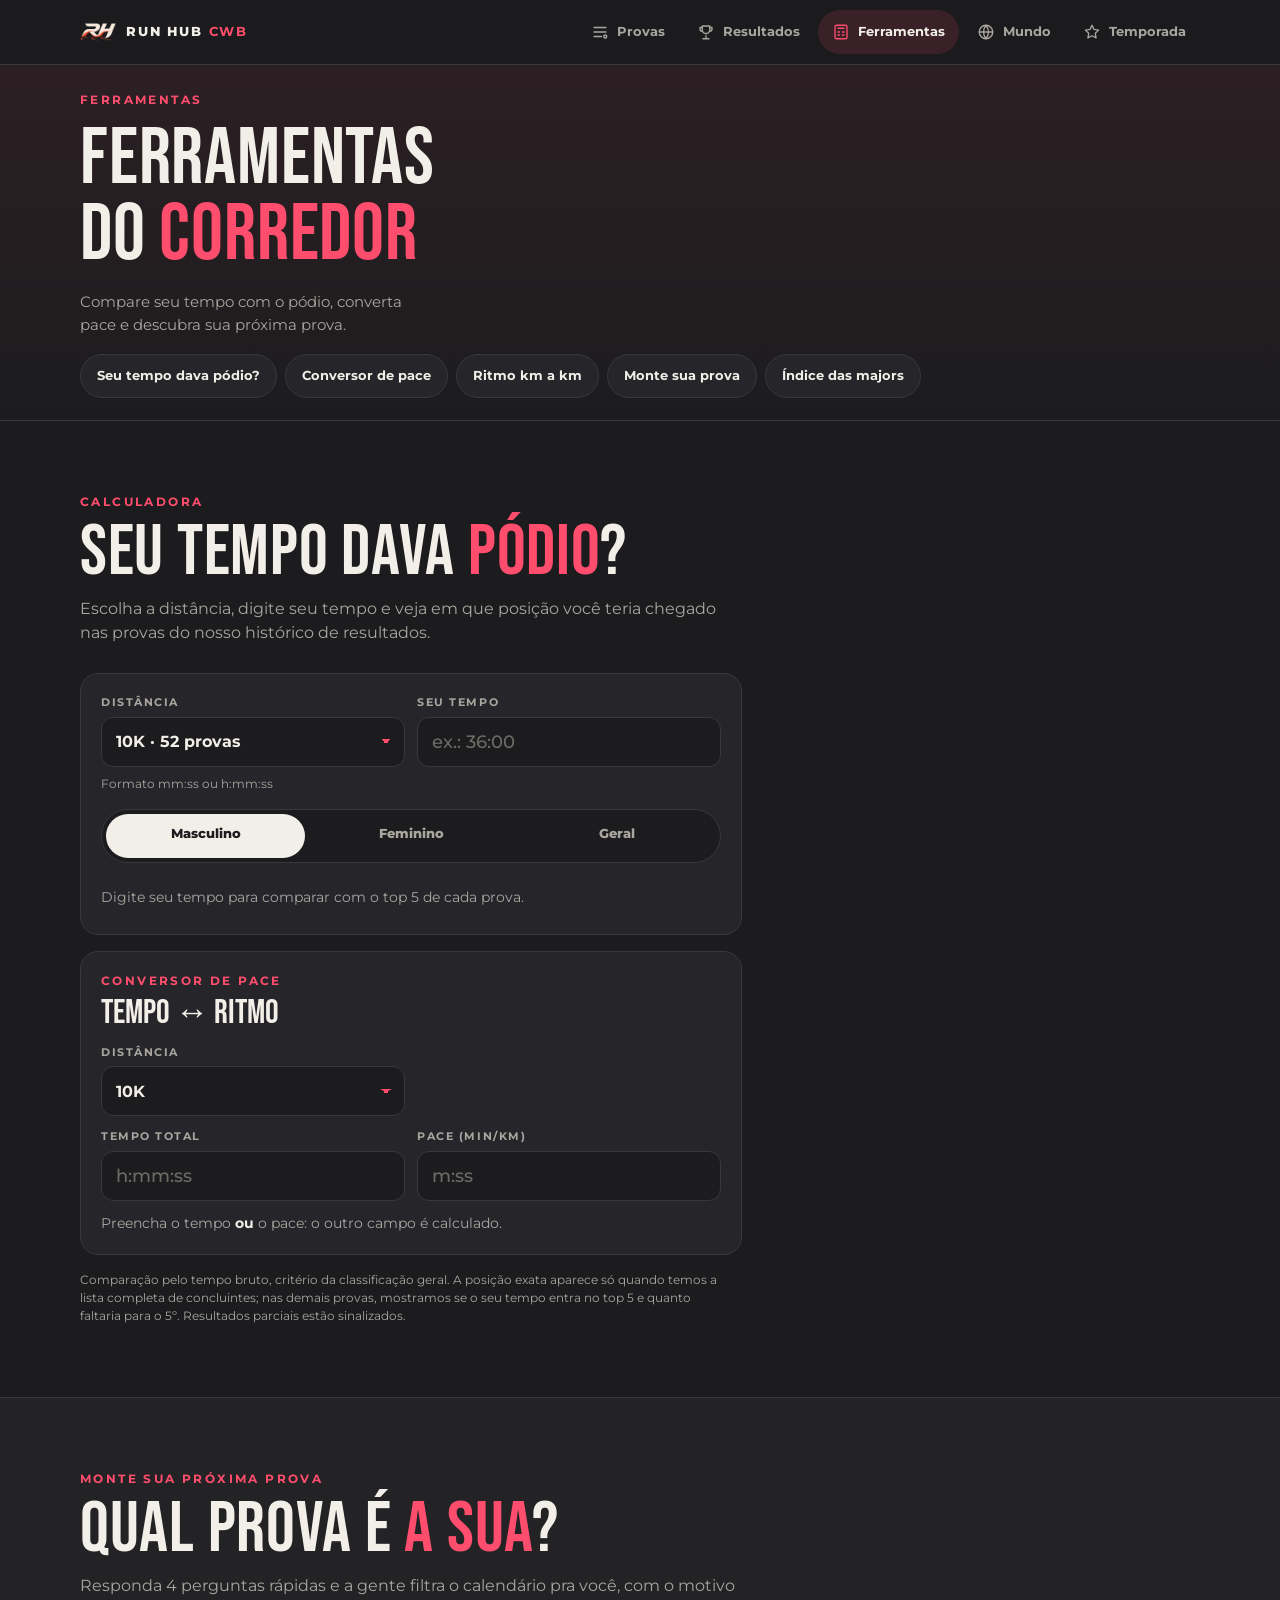
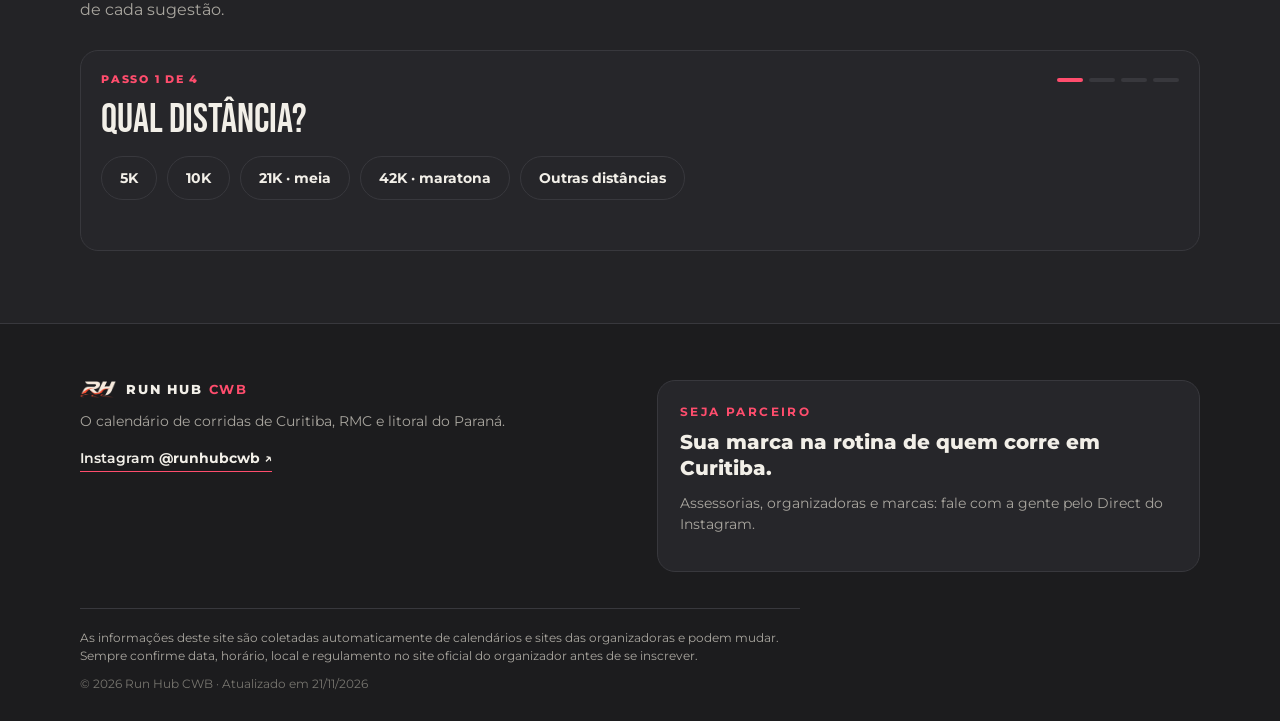
==== commit 29c73cb7: "Rotina 21/11: calendário e prazos atualizados" ====
--- a/ferramentas.html
+++ b/ferramentas.html
@@ -49,7 +49,7 @@
   <div class="sec-h"><p class="eyebrow">Monte sua próxima prova</p><h2>Qual prova é <em>a sua</em>?</h2><p class="sub">Responda 4 perguntas rápidas e a gente filtra o calendário pra você, com o motivo de cada sugestão.</p></div>
   <div class="panel wiz" id="wiz"></div>
   <div id="wiz-out" class="wiz-out" aria-live="polite"></div>
-</div></section><script id="rh-races" type="application/json">[{"id": "2026-11-20-corrida-lucas-rosa", "n": "Corrida Lucas Rosa", "d": "2026-11-20", "c": "Araucária", "reg": "rmc", "lat": -25.59306, "lon": -49.41028, "dist": ["5K"], "st": null, "loc": "Pista de corrida do CSU (Centro Social Urbano), Araucária - PR", "noct": "", "trail": "", "prazo": "", "enc": false, "url": "https://app.assessocor.online/evento/corrida-lucas-rosa/908", "of": true, "lbl": "Assessocor", "novo": false}, {"id": "2026-11-20-firefighters-night-run-3a-edicao", "n": "Firefighters Night Run · 3ª Edição", "d": "2026-11-20", "c": "São José dos Pinhais", "reg": "rmc", "lat": -25.5302, "lon": -49.20836, "dist": ["6K"], "st": null, "loc": "6º Grupamento de Bombeiros (Av. Rui Barbosa, 4995, Iná), São José dos Pinhais - PR", "noct": "“Night” no nome da prova", "trail": "", "prazo": "", "enc": true, "url": "https://app.assessocor.online/evento/firefighters-night-run/934", "of": true, "lbl": "Assessocor", "novo": false}, {"id": "2026-11-21-corrida-da-lua-cheia-174a-edicao", "n": "Corrida da Lua Cheia (174ª edição)", "d": "2026-11-21", "c": "Colombo", "reg": "rmc", "lat": -25.29167, "lon": -49.22417, "dist": ["8K", "4K"], "st": "2000", "loc": "Bosque da Uva, Colombo - PR", "noct": "“Lua” no nome da prova", "trail": "", "prazo": "", "enc": false, "url": "https://app.assessocor.online/evento/circuito-da-lua-cheia-2026-174o-edicao/930", "of": true, "lbl": "Assessocor", "novo": false}, {"id": "2026-11-21-final-circuito-procorrer-etapa-mizuno", "n": "Final Circuito Procorrer · Etapa Mizuno", "d": "2026-11-21", "c": "Curitiba", "reg": "curitiba", "lat": -25.42778, "lon": -49.27306, "dist": ["5K"], "st": null, "loc": "UFPR Centro Politécnico (pista de atletismo), Curitiba - PR", "noct": "", "trail": "", "prazo": "", "enc": true, "url": "https://www.ticketsports.com.br/e/e-88006", "of": true, "lbl": "Ticket Sports", "novo": false}, {"id": "2026-11-22-circuito-correr-e-massa-apostou-loterias", "n": "Circuito Correr é Massa Apostou Loterias", "d": "2026-11-22", "c": "Curitiba", "reg": "curitiba", "lat": -25.42778, "lon": -49.27306, "dist": ["10K", "5K"], "st": null, "loc": "Praça Afonso Botelho (R. Eng. Rebouças, 3020), Curitiba - PR", "noct": "", "trail": "", "prazo": "", "enc": true, "url": "https://www.ticketsports.com.br/e/e-87899", "of": true, "lbl": "Ticket Sports", "novo": false}, {"id": "2026-11-22-condor-running-etapa-paranagua", "n": "Condor Running · Etapa Paranaguá", "d": "2026-11-22", "c": "Paranaguá", "reg": "litoral", "lat": -25.51626, "lon": -48.52537, "dist": ["10K", "5K"], "st": "0630", "loc": "Paranaguá - PR", "noct": "", "trail": "", "prazo": "", "enc": true, "url": "https://www.ticketsports.com.br/e/e-87015", "of": true, "lbl": "Ticket Sports", "novo": false}, {"id": "2026-11-22-corrida-e-caminhada-jacomar-60-anos", "n": "Corrida e Caminhada Jacomar 60 Anos", "d": "2026-11-22", "c": "São José dos Pinhais", "reg": "rmc", "lat": -25.5302, "lon": -49.20836, "dist": ["10K", "5K"], "st": "0630", "loc": "Supermercado Jacomar Afonso Pena (Av. Rui Barbosa, 5285), São José dos Pinhais - PR", "noct": "", "trail": "", "prazo": "", "enc": true, "url": "https://app.assessocor.online/evento/corrida-e-caminhada-jacomar-60-anos/931", "of": true, "lbl": "Assessocor", "novo": false}, {"id": "2026-11-22-xvi-corrida-do-material-belico", "n": "XVI Corrida do Material Bélico", "d": "2026-11-22", "c": "Curitiba", "reg": "curitiba", "lat": -25.42778, "lon": -49.27306, "dist": ["7K"], "st": "0800", "loc": "27º Batalhão Logístico (Av. Pref. Erasto Gaertner, 1874), Curitiba - PR", "noct": "", "trail": "", "prazo": "", "enc": false, "url": "https://www.ticketsports.com.br/e/e-88024", "of": true, "lbl": "Ticket Sports", "novo": false}, {"id": "2026-11-28-braves-mud-race-obstaculos", "n": "Braves Mud Race (obstáculos)", "d": "2026-11-28", "c": "São José dos Pinhais", "reg": "rmc", "lat": -25.5302, "lon": -49.20836, "dist": ["8K", "6K"], "st": null, "loc": "R. Maria da Luz Costa, 210, Contenda, São José dos Pinhais - PR", "noct": "", "trail": "“Mud” no nome da prova", "prazo": "2026-11-20", "enc": false, "url": "https://www.gopanda.com.br/tickets/desafio-braves-novembro-2026", "of": true, "lbl": "GoPanda", "novo": false}, {"id": "2026-11-28-circuito-17o-bpm-etapa-fazenda-rio-grande", "n": "Circuito 17º BPM · Etapa Fazenda Rio Grande", "d": "2026-11-28", "c": "Fazenda Rio Grande", "reg": "rmc", "lat": -25.66278, "lon": -49.30722, "dist": ["5K"], "st": null, "loc": "Praça Brasil (R. Macedônia, Nações), Fazenda Rio Grande - PR", "noct": "", "trail": "", "prazo": "2026-11-22", "enc": false, "url": "https://app.assessocor.online/evento/circuito-17o-bpm-de-corridas-de-rua/938", "of": true, "lbl": "Assessocor", "novo": false}, {"id": "2026-11-29-circuito-das-estacoes-verao", "n": "Circuito das Estações · Verão", "d": "2026-11-29", "c": "Curitiba", "reg": "curitiba", "lat": -25.42778, "lon": -49.27306, "dist": ["10K", "5K"], "st": null, "loc": "Curitiba - PR", "noct": "", "trail": "", "prazo": "", "enc": false, "url": "https://www.circuitodasestacoes.com.br/curitiba/verao/", "of": true, "lbl": "site oficial da prova", "novo": false}, {"id": "2026-11-29-toda-joana-run", "n": "TODA JOANA RUN", "d": "2026-11-29", "c": "Curitiba", "reg": "curitiba", "lat": -25.42778, "lon": -49.27306, "dist": [], "st": null, "loc": "Parque São Lourenço, Curitiba - PR", "noct": "", "trail": "", "prazo": "", "enc": false, "url": "https://www.sympla.com.br/evento/toda-joana-run/3641073", "of": true, "lbl": "Sympla", "novo": true}, {"id": "2026-11-29-track-field-run-series-aeroporto-curitiba", "n": "Track&Field Run Series · Aeroporto Curitiba", "d": "2026-11-29", "c": "São José dos Pinhais", "reg": "rmc", "lat": -25.5302, "lon": -49.20836, "dist": ["10K", "5K"], "st": null, "loc": "Aeroporto de Curitiba (área restrita, Motiva Aeroportos), São José dos Pinhais - PR", "noct": "", "trail": "", "prazo": "", "enc": false, "url": "https://www.tfsports.com.br/run-series/motiva-aeroportos-curitiba-2026/", "of": true, "lbl": "TF Sports", "novo": false}, {"id": "2026-12-05-1a-corrida-guardioes-dos-mananciais", "n": "1ª Corrida Guardiões dos Mananciais", "d": "2026-12-05", "c": "Piraquara", "reg": "rmc", "lat": -25.44227, "lon": -49.06795, "dist": ["5K"], "st": null, "loc": "29º Batalhão de Polícia Militar, Piraquara - PR", "noct": "", "trail": "", "prazo": "", "enc": false, "url": "https://app.assessocor.online/evento/corrida-do-29o-bpm-piraquara/913", "of": true, "lbl": "Assessocor", "novo": false}, {"id": "2026-12-05-corrida-do-noel", "n": "Corrida do Noel", "d": "2026-12-05", "c": "Paranaguá", "reg": "litoral", "lat": -25.51626, "lon": -48.52537, "dist": ["4K"], "st": null, "loc": "Paranaguá - PR", "noct": "", "trail": "", "prazo": "2026-11-29", "enc": false, "url": "https://www.ticketsports.com.br/e/e-86878", "of": true, "lbl": "Ticket Sports", "novo": false}, {"id": "2026-12-06-21o-circuito-de-triathlon-verao", "n": "21º Circuito de Triathlon · Verão", "d": "2026-12-06", "c": "Matinhos", "reg": "litoral", "lat": -25.83219, "lon": -48.53966, "dist": ["5K"], "st": null, "loc": "Praia Mansa de Caiobá, Matinhos - PR", "noct": "", "trail": "", "prazo": "2026-12-05", "enc": false, "url": "https://www.ticketsports.com.br/e/21o-circuito-de-triathlon-2026-8o-circuito-de-travessias-2026-verao-85991", "of": true, "lbl": "Ticket Sports", "novo": false}, {"id": "2026-12-06-3a-corrida-e-caminhada-da-oab-colombo", "n": "3ª Corrida e Caminhada da OAB Colombo", "d": "2026-12-06", "c": "Colombo", "reg": "rmc", "lat": -25.29167, "lon": -49.22417, "dist": ["5K"], "st": null, "loc": "Bosque da Uva, Colombo - PR", "noct": "", "trail": "", "prazo": "", "enc": false, "url": "https://www.sympla.com.br/evento/3-corrida-e-caminha-da-oab-colombo/3543638", "of": true, "lbl": "Sympla", "novo": false}, {"id": "2026-12-06-corrida-do-natal-de-curitiba", "n": "Corrida do Natal de Curitiba", "d": "2026-12-06", "c": "Curitiba", "reg": "curitiba", "lat": -25.42778, "lon": -49.27306, "dist": ["6K"], "st": null, "loc": "Estádio Mário Celso Petraglia (R. Buenos Aires, 1260), Curitiba - PR", "noct": "", "trail": "", "prazo": "2026-11-27", "enc": false, "url": "https://www.ticketsports.com.br/e/e-88541", "of": true, "lbl": "Ticket Sports", "novo": false}, {"id": "2026-12-06-grand-premium-brasil-curitiba", "n": "Grand Premium Brasil · Curitiba", "d": "2026-12-06", "c": "Curitiba", "reg": "curitiba", "lat": -25.42778, "lon": -49.27306, "dist": ["15K", "10K", "5K", "3K"], "st": null, "loc": "Praça Nossa Senhora de Salette (Centro Cívico), Curitiba - PR", "noct": "", "trail": "", "prazo": "", "enc": false, "url": "https://minhasinscricoes.com.br/Evento/CorridaGPBrasil2026-Parana", "of": true, "lbl": "Minhas Inscrições", "novo": false}, {"id": "2026-12-06-marcha-atopica-curitiba", "n": "Marcha Atópica Curitiba", "d": "2026-12-06", "c": "Curitiba", "reg": "curitiba", "lat": -25.42778, "lon": -49.27306, "dist": ["10K", "5K"], "st": null, "loc": "Departamento de Educação Física da UFPR (Jardim das Américas), Curitiba - PR", "noct": "", "trail": "", "prazo": "", "enc": false, "url": "https://www.sympla.com.br/evento/marcha-atopica-curitiba-2026-corrida-em-prol-dos-pacientes-atopicos/3636888", "of": true, "lbl": "Sympla", "novo": true}, {"id": "2026-12-12-2a-corrida-e-caminhada-noturna-sindaruc", "n": "2ª Corrida e Caminhada Noturna SINDARUC", "d": "2026-12-12", "c": "Curitiba", "reg": "curitiba", "lat": -25.42778, "lon": -49.27306, "dist": ["5K"], "st": null, "loc": "CEASA Curitiba (BR-116, km 10, Tatuquara), Curitiba - PR", "noct": "“Noturna” no nome da prova", "trail": "", "prazo": "2026-12-06", "enc": false, "url": "https://app.assessocor.online/evento/corrida-e-caminhada-sindaruc/937", "of": true, "lbl": "Assessocor", "novo": false}, {"id": "2026-12-12-maratona-kids-boulevard-etapa-natal-infantil", "n": "Maratona Kids Boulevard · Etapa Natal (infantil)", "d": "2026-12-12", "c": "Curitiba", "reg": "curitiba", "lat": -25.42778, "lon": -49.27306, "dist": ["Kids 20m-500mK"], "st": null, "loc": "Shopping Boulevard Curitiba, Curitiba - PR", "noct": "", "trail": "", "prazo": "2026-12-09", "enc": false, "url": "https://www.ticketsports.com.br/e/e-88370", "of": true, "lbl": "Ticket Sports", "novo": true}, {"id": "2026-12-13-1a-corrida-mundo-de-yasmin", "n": "1ª Corrida Mundo de Yasmin", "d": "2026-12-13", "c": "Campo Largo", "reg": "rmc", "lat": -25.45955, "lon": -49.53014, "dist": ["5K"], "st": null, "loc": "Parque Newton Puppi, Campo Largo - PR", "noct": "", "trail": "", "prazo": "2026-12-08", "enc": false, "url": "https://www.pdksports.com.br/evento/1a-corrida-mundo-de-yasmin/90", "of": true, "lbl": "PDK Sports", "novo": false}, {"id": "2026-12-13-1a-corrida-rustica-rota-do-manancial", "n": "1ª Corrida Rústica Rota do Manancial", "d": "2026-12-13", "c": "Piraquara", "reg": "rmc", "lat": -25.44227, "lon": -49.06795, "dist": ["10K"], "st": null, "loc": "Campo de Futebol Pedrinho Jess (Estrada do Botiatuva, Laranjeira), Piraquara - PR", "noct": "", "trail": "", "prazo": "2026-12-07", "enc": false, "url": "https://www.ticketsports.com.br/e/e-88436", "of": true, "lbl": "Ticket Sports", "novo": false}, {"id": "2026-12-13-2a-corrida-da-serra-verde-express", "n": "2ª Corrida da Serra Verde Express", "d": "2026-12-13", "c": "Morretes", "reg": "litoral", "lat": -25.47694, "lon": -48.83444, "dist": ["10K", "6K"], "st": null, "loc": "Morretes - PR", "noct": "", "trail": "", "prazo": "2026-12-01", "enc": false, "url": "https://app.assessocor.online/evento/serra-verde-express/905", "of": true, "lbl": "Assessocor", "novo": false}, {"id": "2026-12-13-corre-bacacheri", "n": "Corre Bacacheri", "d": "2026-12-13", "c": "Curitiba", "reg": "curitiba", "lat": -25.42778, "lon": -49.27306, "dist": [], "st": null, "loc": "Curitiba - PR", "noct": "", "trail": "", "prazo": "", "enc": false, "url": "https://www.ticketsports.com.br/e/CORRE+BACACHERI-88947", "of": true, "lbl": "Ticket Sports", "novo": true}, {"id": "2026-12-13-corrida-viva-mais-ranking-aent-etapa-8", "n": "Corrida Viva Mais (Ranking AENT Etapa 8)", "d": "2026-12-13", "c": "Curitiba", "reg": "curitiba", "lat": -25.42778, "lon": -49.27306, "dist": ["10K", "5K"], "st": null, "loc": "UFPR Centro Politécnico (Av. Cel. Francisco H. dos Santos, 210), Curitiba - PR", "noct": "", "trail": "", "prazo": "2026-12-07", "enc": false, "url": "https://www.ticketsports.com.br/e/e-88719", "of": true, "lbl": "Ticket Sports", "novo": false}, {"id": "2026-12-13-corrida-de-rua-e-caminhada-de-araucaria", "n": "Corrida de Rua e Caminhada de Araucária", "d": "2026-12-13", "c": "Araucária", "reg": "rmc", "lat": -25.59306, "lon": -49.41028, "dist": ["5K"], "st": null, "loc": "Praça da Bíblia, Araucária - PR", "noct": "", "trail": "", "prazo": "2026-12-06", "enc": false, "url": "https://app.assessocor.online/evento/corrida-e-caminhada-de-araucaria/932", "of": true, "lbl": "Assessocor", "novo": false}, {"id": "2026-12-13-run-for-your-lives-corrida-oficial-do-iron-maiden", "n": "Run For Your Lives · Corrida Oficial do Iron Maiden", "d": "2026-12-13", "c": "Curitiba", "reg": "curitiba", "lat": -25.42778, "lon": -49.27306, "dist": ["5K"], "st": null, "loc": "Cervejaria Bodebrown, Curitiba - PR", "noct": "", "trail": "", "prazo": "2026-12-06", "enc": false, "url": "https://www.ticketsports.com.br/e/RUN+FOR+YOUR+LIVES+-+A+CORRIDA+OFICIAL+DO+IRON+MAIDEN+(CURITIBA)-88495", "of": true, "lbl": "Ticket Sports", "novo": true}, {"id": "2026-12-13-trail-in-motion-19-chacara-da-bolinha", "n": "Trail in Motion 19 · Chácara da Bolinha", "d": "2026-12-13", "c": "Campina Grande do Sul", "reg": "rmc", "lat": -25.30556, "lon": -49.05528, "dist": ["15K", "10K", "5K"], "st": null, "loc": "Chácara da Bolinha (Estrada Mun. João Vicente dos Santos, 3900, Lagoa Vermelha), Campina Grande do Sul - PR", "noct": "", "trail": "“Trail” no nome da prova", "prazo": "2026-11-30", "enc": false, "url": "https://www.ticketsports.com.br/e/e-88414", "of": true, "lbl": "Ticket Sports", "novo": false}, {"id": "2026-12-19-1a-corrida-noturna-da-rotam", "n": "1ª Corrida Noturna da ROTAM", "d": "2026-12-19", "c": "Lapa", "reg": "rmc", "lat": -25.76972, "lon": -49.71583, "dist": ["7K"], "st": null, "loc": "Museu de Armas Osíris Stenghel Guimarães (Alameda David Carneiro, 380), Lapa - PR", "noct": "“Noturna” no nome da prova", "trail": "", "prazo": "2026-12-13", "enc": false, "url": "https://www.ticketsports.com.br/e/e-88407", "of": true, "lbl": "Ticket Sports", "novo": false}, {"id": "2026-12-19-bar-em-bar-13a-edicao", "n": "Bar em Bar (13ª edição)", "d": "2026-12-19", "c": "Curitiba", "reg": "curitiba", "lat": -25.42778, "lon": -49.27306, "dist": ["3K"], "st": null, "loc": "Largada: O Jardineiro (Av. Manoel Ribas, 227, São Francisco); chegada: Bar do Alemão, Curitiba - PR", "noct": "", "trail": "", "prazo": "", "enc": false, "url": "https://slicker.com.br/evento/xiii-bar-em-bar-2026", "of": false, "lbl": "slicker.com.br", "novo": true}, {"id": "2026-12-31-3a-corrida-da-virada", "n": "3ª Corrida da Virada", "d": "2026-12-31", "c": "Matinhos", "reg": "litoral", "lat": -25.83219, "lon": -48.53966, "dist": ["10K", "5K"], "st": null, "loc": "Orla de Matinhos, Matinhos - PR", "noct": "", "trail": "", "prazo": "2026-12-10", "enc": false, "url": "https://www.ticketsports.com.br/e/e-88597", "of": true, "lbl": "Ticket Sports", "novo": false}, {"id": "2026-12-31-corrida-da-virada-guaratuba", "n": "Corrida da Virada · Guaratuba", "d": "2026-12-31", "c": "Guaratuba", "reg": "litoral", "lat": -25.88278, "lon": -48.57472, "dist": ["5K"], "st": null, "loc": "Praia Central (Av. Atlântica), Guaratuba - PR", "noct": "", "trail": "", "prazo": "2026-12-10", "enc": false, "url": "https://www.ticketsports.com.br/e/e-88661", "of": true, "lbl": "Ticket Sports", "novo": false}, {"id": "2027-01-31-11a-batel-run", "n": "11ª Batel Run", "d": "2027-01-31", "c": "Curitiba", "reg": "curitiba", "lat": -25.42778, "lon": -49.27306, "dist": ["10K", "5K"], "st": null, "loc": "Hard Rock Cafe Curitiba (R. Buenos Aires, 50, Batel), Curitiba - PR", "noct": "", "trail": "", "prazo": "2027-01-25", "enc": false, "url": "https://www.ticketsports.com.br/e/e-88945", "of": true, "lbl": "Ticket Sports", "novo": true}]</script></main></div>
+</div></section><script id="rh-races" type="application/json">[{"id": "2026-11-21-corrida-da-lua-cheia-174a-edicao", "n": "Corrida da Lua Cheia (174ª edição)", "d": "2026-11-21", "c": "Colombo", "reg": "rmc", "lat": -25.29167, "lon": -49.22417, "dist": ["8K", "4K"], "st": "2000", "loc": "Bosque da Uva, Colombo - PR", "noct": "“Lua” no nome da prova", "trail": "", "prazo": "", "enc": false, "url": "https://app.assessocor.online/evento/circuito-da-lua-cheia-2026-174o-edicao/930", "of": true, "lbl": "Assessocor", "novo": false}, {"id": "2026-11-21-final-circuito-procorrer-etapa-mizuno", "n": "Final Circuito Procorrer · Etapa Mizuno", "d": "2026-11-21", "c": "Curitiba", "reg": "curitiba", "lat": -25.42778, "lon": -49.27306, "dist": ["5K"], "st": null, "loc": "UFPR Centro Politécnico (pista de atletismo), Curitiba - PR", "noct": "", "trail": "", "prazo": "", "enc": true, "url": "https://www.ticketsports.com.br/e/e-88006", "of": true, "lbl": "Ticket Sports", "novo": false}, {"id": "2026-11-22-circuito-correr-e-massa-apostou-loterias", "n": "Circuito Correr é Massa Apostou Loterias", "d": "2026-11-22", "c": "Curitiba", "reg": "curitiba", "lat": -25.42778, "lon": -49.27306, "dist": ["10K", "5K"], "st": null, "loc": "Praça Afonso Botelho (R. Eng. Rebouças, 3020), Curitiba - PR", "noct": "", "trail": "", "prazo": "", "enc": true, "url": "https://www.ticketsports.com.br/e/e-87899", "of": true, "lbl": "Ticket Sports", "novo": false}, {"id": "2026-11-22-condor-running-etapa-paranagua", "n": "Condor Running · Etapa Paranaguá", "d": "2026-11-22", "c": "Paranaguá", "reg": "litoral", "lat": -25.51626, "lon": -48.52537, "dist": ["10K", "5K"], "st": "0630", "loc": "Paranaguá - PR", "noct": "", "trail": "", "prazo": "", "enc": true, "url": "https://www.ticketsports.com.br/e/e-87015", "of": true, "lbl": "Ticket Sports", "novo": false}, {"id": "2026-11-22-corrida-e-caminhada-jacomar-60-anos", "n": "Corrida e Caminhada Jacomar 60 Anos", "d": "2026-11-22", "c": "São José dos Pinhais", "reg": "rmc", "lat": -25.5302, "lon": -49.20836, "dist": ["10K", "5K"], "st": "0630", "loc": "Supermercado Jacomar Afonso Pena (Av. Rui Barbosa, 5285), São José dos Pinhais - PR", "noct": "", "trail": "", "prazo": "", "enc": true, "url": "https://app.assessocor.online/evento/corrida-e-caminhada-jacomar-60-anos/931", "of": true, "lbl": "Assessocor", "novo": false}, {"id": "2026-11-22-xvi-corrida-do-material-belico", "n": "XVI Corrida do Material Bélico", "d": "2026-11-22", "c": "Curitiba", "reg": "curitiba", "lat": -25.42778, "lon": -49.27306, "dist": ["7K"], "st": "0800", "loc": "27º Batalhão Logístico (Av. Pref. Erasto Gaertner, 1874), Curitiba - PR", "noct": "", "trail": "", "prazo": "", "enc": false, "url": "https://www.ticketsports.com.br/e/e-88024", "of": true, "lbl": "Ticket Sports", "novo": false}, {"id": "2026-11-28-braves-mud-race-obstaculos", "n": "Braves Mud Race (obstáculos)", "d": "2026-11-28", "c": "São José dos Pinhais", "reg": "rmc", "lat": -25.5302, "lon": -49.20836, "dist": ["8K", "6K"], "st": null, "loc": "R. Maria da Luz Costa, 210, Contenda, São José dos Pinhais - PR", "noct": "", "trail": "“Mud” no nome da prova", "prazo": "", "enc": true, "url": "https://www.gopanda.com.br/tickets/desafio-braves-novembro-2026", "of": true, "lbl": "GoPanda", "novo": false}, {"id": "2026-11-28-circuito-17o-bpm-etapa-fazenda-rio-grande", "n": "Circuito 17º BPM · Etapa Fazenda Rio Grande", "d": "2026-11-28", "c": "Fazenda Rio Grande", "reg": "rmc", "lat": -25.66278, "lon": -49.30722, "dist": ["5K"], "st": null, "loc": "Praça Brasil (R. Macedônia, Nações), Fazenda Rio Grande - PR", "noct": "", "trail": "", "prazo": "2026-11-22", "enc": false, "url": "https://app.assessocor.online/evento/circuito-17o-bpm-de-corridas-de-rua/938", "of": true, "lbl": "Assessocor", "novo": false}, {"id": "2026-11-29-circuito-das-estacoes-verao", "n": "Circuito das Estações · Verão", "d": "2026-11-29", "c": "Curitiba", "reg": "curitiba", "lat": -25.42778, "lon": -49.27306, "dist": ["10K", "5K"], "st": null, "loc": "Curitiba - PR", "noct": "", "trail": "", "prazo": "", "enc": false, "url": "https://www.circuitodasestacoes.com.br/curitiba/verao/", "of": true, "lbl": "site oficial da prova", "novo": false}, {"id": "2026-11-29-toda-joana-run", "n": "TODA JOANA RUN", "d": "2026-11-29", "c": "Curitiba", "reg": "curitiba", "lat": -25.42778, "lon": -49.27306, "dist": [], "st": null, "loc": "Parque São Lourenço, Curitiba - PR", "noct": "", "trail": "", "prazo": "", "enc": false, "url": "https://www.sympla.com.br/evento/toda-joana-run/3641073", "of": true, "lbl": "Sympla", "novo": true}, {"id": "2026-11-29-track-field-run-series-aeroporto-curitiba", "n": "Track&Field Run Series · Aeroporto Curitiba", "d": "2026-11-29", "c": "São José dos Pinhais", "reg": "rmc", "lat": -25.5302, "lon": -49.20836, "dist": ["10K", "5K"], "st": null, "loc": "Aeroporto de Curitiba (área restrita, Motiva Aeroportos), São José dos Pinhais - PR", "noct": "", "trail": "", "prazo": "", "enc": false, "url": "https://www.tfsports.com.br/run-series/motiva-aeroportos-curitiba-2026/", "of": true, "lbl": "TF Sports", "novo": false}, {"id": "2026-12-05-1a-corrida-guardioes-dos-mananciais", "n": "1ª Corrida Guardiões dos Mananciais", "d": "2026-12-05", "c": "Piraquara", "reg": "rmc", "lat": -25.44227, "lon": -49.06795, "dist": ["5K"], "st": null, "loc": "29º Batalhão de Polícia Militar, Piraquara - PR", "noct": "", "trail": "", "prazo": "", "enc": false, "url": "https://app.assessocor.online/evento/corrida-do-29o-bpm-piraquara/913", "of": true, "lbl": "Assessocor", "novo": false}, {"id": "2026-12-05-corrida-do-noel", "n": "Corrida do Noel", "d": "2026-12-05", "c": "Paranaguá", "reg": "litoral", "lat": -25.51626, "lon": -48.52537, "dist": ["4K"], "st": null, "loc": "Paranaguá - PR", "noct": "", "trail": "", "prazo": "2026-11-29", "enc": false, "url": "https://www.ticketsports.com.br/e/e-86878", "of": true, "lbl": "Ticket Sports", "novo": false}, {"id": "2026-12-06-21o-circuito-de-triathlon-verao", "n": "21º Circuito de Triathlon · Verão", "d": "2026-12-06", "c": "Matinhos", "reg": "litoral", "lat": -25.83219, "lon": -48.53966, "dist": ["5K"], "st": null, "loc": "Praia Mansa de Caiobá, Matinhos - PR", "noct": "", "trail": "", "prazo": "2026-12-05", "enc": false, "url": "https://www.ticketsports.com.br/e/21o-circuito-de-triathlon-2026-8o-circuito-de-travessias-2026-verao-85991", "of": true, "lbl": "Ticket Sports", "novo": false}, {"id": "2026-12-06-3a-corrida-e-caminhada-da-oab-colombo", "n": "3ª Corrida e Caminhada da OAB Colombo", "d": "2026-12-06", "c": "Colombo", "reg": "rmc", "lat": -25.29167, "lon": -49.22417, "dist": ["5K"], "st": null, "loc": "Bosque da Uva, Colombo - PR", "noct": "", "trail": "", "prazo": "", "enc": false, "url": "https://www.sympla.com.br/evento/3-corrida-e-caminha-da-oab-colombo/3543638", "of": true, "lbl": "Sympla", "novo": false}, {"id": "2026-12-06-corrida-do-natal-de-curitiba", "n": "Corrida do Natal de Curitiba", "d": "2026-12-06", "c": "Curitiba", "reg": "curitiba", "lat": -25.42778, "lon": -49.27306, "dist": ["6K"], "st": null, "loc": "Estádio Mário Celso Petraglia (R. Buenos Aires, 1260), Curitiba - PR", "noct": "", "trail": "", "prazo": "2026-11-27", "enc": false, "url": "https://www.ticketsports.com.br/e/e-88541", "of": true, "lbl": "Ticket Sports", "novo": false}, {"id": "2026-12-06-grand-premium-brasil-curitiba", "n": "Grand Premium Brasil · Curitiba", "d": "2026-12-06", "c": "Curitiba", "reg": "curitiba", "lat": -25.42778, "lon": -49.27306, "dist": ["15K", "10K", "5K", "3K"], "st": null, "loc": "Praça Nossa Senhora de Salette (Centro Cívico), Curitiba - PR", "noct": "", "trail": "", "prazo": "", "enc": false, "url": "https://minhasinscricoes.com.br/Evento/CorridaGPBrasil2026-Parana", "of": true, "lbl": "Minhas Inscrições", "novo": false}, {"id": "2026-12-06-marcha-atopica-curitiba", "n": "Marcha Atópica Curitiba", "d": "2026-12-06", "c": "Curitiba", "reg": "curitiba", "lat": -25.42778, "lon": -49.27306, "dist": ["10K", "5K"], "st": null, "loc": "Departamento de Educação Física da UFPR (Jardim das Américas), Curitiba - PR", "noct": "", "trail": "", "prazo": "", "enc": false, "url": "https://www.sympla.com.br/evento/marcha-atopica-curitiba-2026-corrida-em-prol-dos-pacientes-atopicos/3636888", "of": true, "lbl": "Sympla", "novo": true}, {"id": "2026-12-12-2a-corrida-e-caminhada-noturna-sindaruc", "n": "2ª Corrida e Caminhada Noturna SINDARUC", "d": "2026-12-12", "c": "Curitiba", "reg": "curitiba", "lat": -25.42778, "lon": -49.27306, "dist": ["5K"], "st": null, "loc": "CEASA Curitiba (BR-116, km 10, Tatuquara), Curitiba - PR", "noct": "“Noturna” no nome da prova", "trail": "", "prazo": "2026-12-06", "enc": false, "url": "https://app.assessocor.online/evento/corrida-e-caminhada-sindaruc/937", "of": true, "lbl": "Assessocor", "novo": false}, {"id": "2026-12-12-maratona-kids-boulevard-etapa-natal-infantil", "n": "Maratona Kids Boulevard · Etapa Natal (infantil)", "d": "2026-12-12", "c": "Curitiba", "reg": "curitiba", "lat": -25.42778, "lon": -49.27306, "dist": ["Kids 20m-500mK"], "st": null, "loc": "Shopping Boulevard Curitiba, Curitiba - PR", "noct": "", "trail": "", "prazo": "2026-12-09", "enc": false, "url": "https://www.ticketsports.com.br/e/e-88370", "of": true, "lbl": "Ticket Sports", "novo": true}, {"id": "2026-12-13-1a-corrida-mundo-de-yasmin", "n": "1ª Corrida Mundo de Yasmin", "d": "2026-12-13", "c": "Campo Largo", "reg": "rmc", "lat": -25.45955, "lon": -49.53014, "dist": ["5K"], "st": null, "loc": "Parque Newton Puppi, Campo Largo - PR", "noct": "", "trail": "", "prazo": "2026-12-08", "enc": false, "url": "https://www.pdksports.com.br/evento/1a-corrida-mundo-de-yasmin/90", "of": true, "lbl": "PDK Sports", "novo": false}, {"id": "2026-12-13-1a-corrida-rustica-rota-do-manancial", "n": "1ª Corrida Rústica Rota do Manancial", "d": "2026-12-13", "c": "Piraquara", "reg": "rmc", "lat": -25.44227, "lon": -49.06795, "dist": ["10K"], "st": null, "loc": "Campo de Futebol Pedrinho Jess (Estrada do Botiatuva, Laranjeira), Piraquara - PR", "noct": "", "trail": "", "prazo": "2026-12-07", "enc": false, "url": "https://www.ticketsports.com.br/e/e-88436", "of": true, "lbl": "Ticket Sports", "novo": false}, {"id": "2026-12-13-2a-corrida-da-serra-verde-express", "n": "2ª Corrida da Serra Verde Express", "d": "2026-12-13", "c": "Morretes", "reg": "litoral", "lat": -25.47694, "lon": -48.83444, "dist": ["10K", "6K"], "st": null, "loc": "Morretes - PR", "noct": "", "trail": "", "prazo": "2026-12-01", "enc": false, "url": "https://app.assessocor.online/evento/serra-verde-express/905", "of": true, "lbl": "Assessocor", "novo": false}, {"id": "2026-12-13-corre-bacacheri", "n": "Corre Bacacheri", "d": "2026-12-13", "c": "Curitiba", "reg": "curitiba", "lat": -25.42778, "lon": -49.27306, "dist": [], "st": null, "loc": "Curitiba - PR", "noct": "", "trail": "", "prazo": "", "enc": false, "url": "https://www.ticketsports.com.br/e/CORRE+BACACHERI-88947", "of": true, "lbl": "Ticket Sports", "novo": true}, {"id": "2026-12-13-corrida-viva-mais-ranking-aent-etapa-8", "n": "Corrida Viva Mais (Ranking AENT Etapa 8)", "d": "2026-12-13", "c": "Curitiba", "reg": "curitiba", "lat": -25.42778, "lon": -49.27306, "dist": ["10K", "5K"], "st": null, "loc": "UFPR Centro Politécnico (Av. Cel. Francisco H. dos Santos, 210), Curitiba - PR", "noct": "", "trail": "", "prazo": "2026-12-07", "enc": false, "url": "https://www.ticketsports.com.br/e/e-88719", "of": true, "lbl": "Ticket Sports", "novo": false}, {"id": "2026-12-13-corrida-de-rua-e-caminhada-de-araucaria", "n": "Corrida de Rua e Caminhada de Araucária", "d": "2026-12-13", "c": "Araucária", "reg": "rmc", "lat": -25.59306, "lon": -49.41028, "dist": ["5K"], "st": null, "loc": "Praça da Bíblia, Araucária - PR", "noct": "", "trail": "", "prazo": "2026-12-06", "enc": false, "url": "https://app.assessocor.online/evento/corrida-e-caminhada-de-araucaria/932", "of": true, "lbl": "Assessocor", "novo": false}, {"id": "2026-12-13-run-for-your-lives-corrida-oficial-do-iron-maiden", "n": "Run For Your Lives · Corrida Oficial do Iron Maiden", "d": "2026-12-13", "c": "Curitiba", "reg": "curitiba", "lat": -25.42778, "lon": -49.27306, "dist": ["5K"], "st": null, "loc": "Cervejaria Bodebrown, Curitiba - PR", "noct": "", "trail": "", "prazo": "2026-12-06", "enc": false, "url": "https://www.ticketsports.com.br/e/RUN+FOR+YOUR+LIVES+-+A+CORRIDA+OFICIAL+DO+IRON+MAIDEN+(CURITIBA)-88495", "of": true, "lbl": "Ticket Sports", "novo": true}, {"id": "2026-12-13-trail-in-motion-19-chacara-da-bolinha", "n": "Trail in Motion 19 · Chácara da Bolinha", "d": "2026-12-13", "c": "Campina Grande do Sul", "reg": "rmc", "lat": -25.30556, "lon": -49.05528, "dist": ["15K", "10K", "5K"], "st": null, "loc": "Chácara da Bolinha (Estrada Mun. João Vicente dos Santos, 3900, Lagoa Vermelha), Campina Grande do Sul - PR", "noct": "", "trail": "“Trail” no nome da prova", "prazo": "2026-11-30", "enc": false, "url": "https://www.ticketsports.com.br/e/e-88414", "of": true, "lbl": "Ticket Sports", "novo": false}, {"id": "2026-12-19-1a-corrida-noturna-da-rotam", "n": "1ª Corrida Noturna da ROTAM", "d": "2026-12-19", "c": "Lapa", "reg": "rmc", "lat": -25.76972, "lon": -49.71583, "dist": ["7K"], "st": null, "loc": "Museu de Armas Osíris Stenghel Guimarães (Alameda David Carneiro, 380), Lapa - PR", "noct": "“Noturna” no nome da prova", "trail": "", "prazo": "2026-12-13", "enc": false, "url": "https://www.ticketsports.com.br/e/e-88407", "of": true, "lbl": "Ticket Sports", "novo": false}, {"id": "2026-12-19-bar-em-bar-13a-edicao", "n": "Bar em Bar (13ª edição)", "d": "2026-12-19", "c": "Curitiba", "reg": "curitiba", "lat": -25.42778, "lon": -49.27306, "dist": ["3K"], "st": null, "loc": "Largada: O Jardineiro (Av. Manoel Ribas, 227, São Francisco); chegada: Bar do Alemão, Curitiba - PR", "noct": "", "trail": "", "prazo": "", "enc": false, "url": "https://slicker.com.br/evento/xiii-bar-em-bar-2026", "of": false, "lbl": "slicker.com.br", "novo": true}, {"id": "2026-12-31-3a-corrida-da-virada", "n": "3ª Corrida da Virada", "d": "2026-12-31", "c": "Matinhos", "reg": "litoral", "lat": -25.83219, "lon": -48.53966, "dist": ["10K", "5K"], "st": null, "loc": "Orla de Matinhos, Matinhos - PR", "noct": "", "trail": "", "prazo": "2026-12-10", "enc": false, "url": "https://www.ticketsports.com.br/e/e-88597", "of": true, "lbl": "Ticket Sports", "novo": false}, {"id": "2026-12-31-corrida-da-virada-guaratuba", "n": "Corrida da Virada · Guaratuba", "d": "2026-12-31", "c": "Guaratuba", "reg": "litoral", "lat": -25.88278, "lon": -48.57472, "dist": ["5K"], "st": null, "loc": "Praia Central (Av. Atlântica), Guaratuba - PR", "noct": "", "trail": "", "prazo": "2026-12-10", "enc": false, "url": "https://www.ticketsports.com.br/e/e-88661", "of": true, "lbl": "Ticket Sports", "novo": false}, {"id": "2027-01-31-11a-batel-run", "n": "11ª Batel Run", "d": "2027-01-31", "c": "Curitiba", "reg": "curitiba", "lat": -25.42778, "lon": -49.27306, "dist": ["10K", "5K"], "st": null, "loc": "Hard Rock Cafe Curitiba (R. Buenos Aires, 50, Batel), Curitiba - PR", "noct": "", "trail": "", "prazo": "2027-01-25", "enc": false, "url": "https://www.ticketsports.com.br/e/e-88945", "of": true, "lbl": "Ticket Sports", "novo": true}]</script></main></div>
 <footer class="footer"><div class="wrap">
   <div class="f-grid">
     <div><a class="brand" href="index.html"><img src="img/rh_logo.png" alt=""><span>RUN HUB <b>CWB</b></span></a><p class="muted">O calendário de corridas de Curitiba, RMC e litoral do Paraná.</p>
@@ -57,7 +57,7 @@
     <div class="partner"><p class="eyebrow">Seja parceiro</p><h3>Sua marca na rotina de quem corre em Curitiba.</h3><p class="muted">Assessorias, organizadoras e marcas: fale com a gente pelo Direct do Instagram.</p></div>
   </div>
   <p class="f-disc">As informações deste site são coletadas automaticamente de calendários e sites das organizadoras e podem mudar. Sempre confirme data, horário, local e regulamento no site oficial do organizador antes de se inscrever.</p>
-  <p class="f-copy">© 2026 Run Hub CWB · Atualizado em 20/11/2026</p>
+  <p class="f-copy">© 2026 Run Hub CWB · Atualizado em 21/11/2026</p>
 </div></footer>
 <nav class="tabbar" aria-label="Principal"><a class="tb" href="index.html"><svg viewBox="0 0 24 24" aria-hidden="true"><path d="M4 6h16M4 12h16M4 18h10"/><circle cx="19" cy="18" r="2"/></svg><span>Provas</span></a><a class="tb" href="resultados.html"><svg viewBox="0 0 24 24" aria-hidden="true"><path d="M8 21h8M12 17v4M7 4h10v5a5 5 0 0 1-10 0V4Z"/><path d="M17 6h3v2a3 3 0 0 1-3 3M7 6H4v2a3 3 0 0 0 3 3"/></svg><span>Resultados</span></a><a class="tb" href="ferramentas.html" aria-current=page><svg viewBox="0 0 24 24" aria-hidden="true"><rect x="4" y="3" width="16" height="18" rx="2"/><path d="M8 7h8M8 12h2M14 12h2M8 16h2M14 16h2"/></svg><span>Ferramentas</span></a><a class="tb" href="mundo.html"><svg viewBox="0 0 24 24" aria-hidden="true"><circle cx="12" cy="12" r="9"/><path d="M3 12h18M12 3a14 14 0 0 1 0 18M12 3a14 14 0 0 0 0 18"/></svg><span>Mundo</span></a><a class="tb" href="temporada.html"><svg viewBox="0 0 24 24" aria-hidden="true"><path d="m12 3 2.7 5.6 6.1.9-4.4 4.3 1 6.1L12 17l-5.4 2.9 1-6.1L3.2 9.5l6.1-.9Z"/></svg><span>Temporada</span><b class="badge" data-badge hidden>0</b></a></nav>
 <script src="js/app.js" defer></script><script src="js/calc.js" defer></script><script src="js/season.js" defer></script><script src="js/weather.js" defer></script><script src="js/wizard.js" defer></script><script src="js/card.js" defer></script>
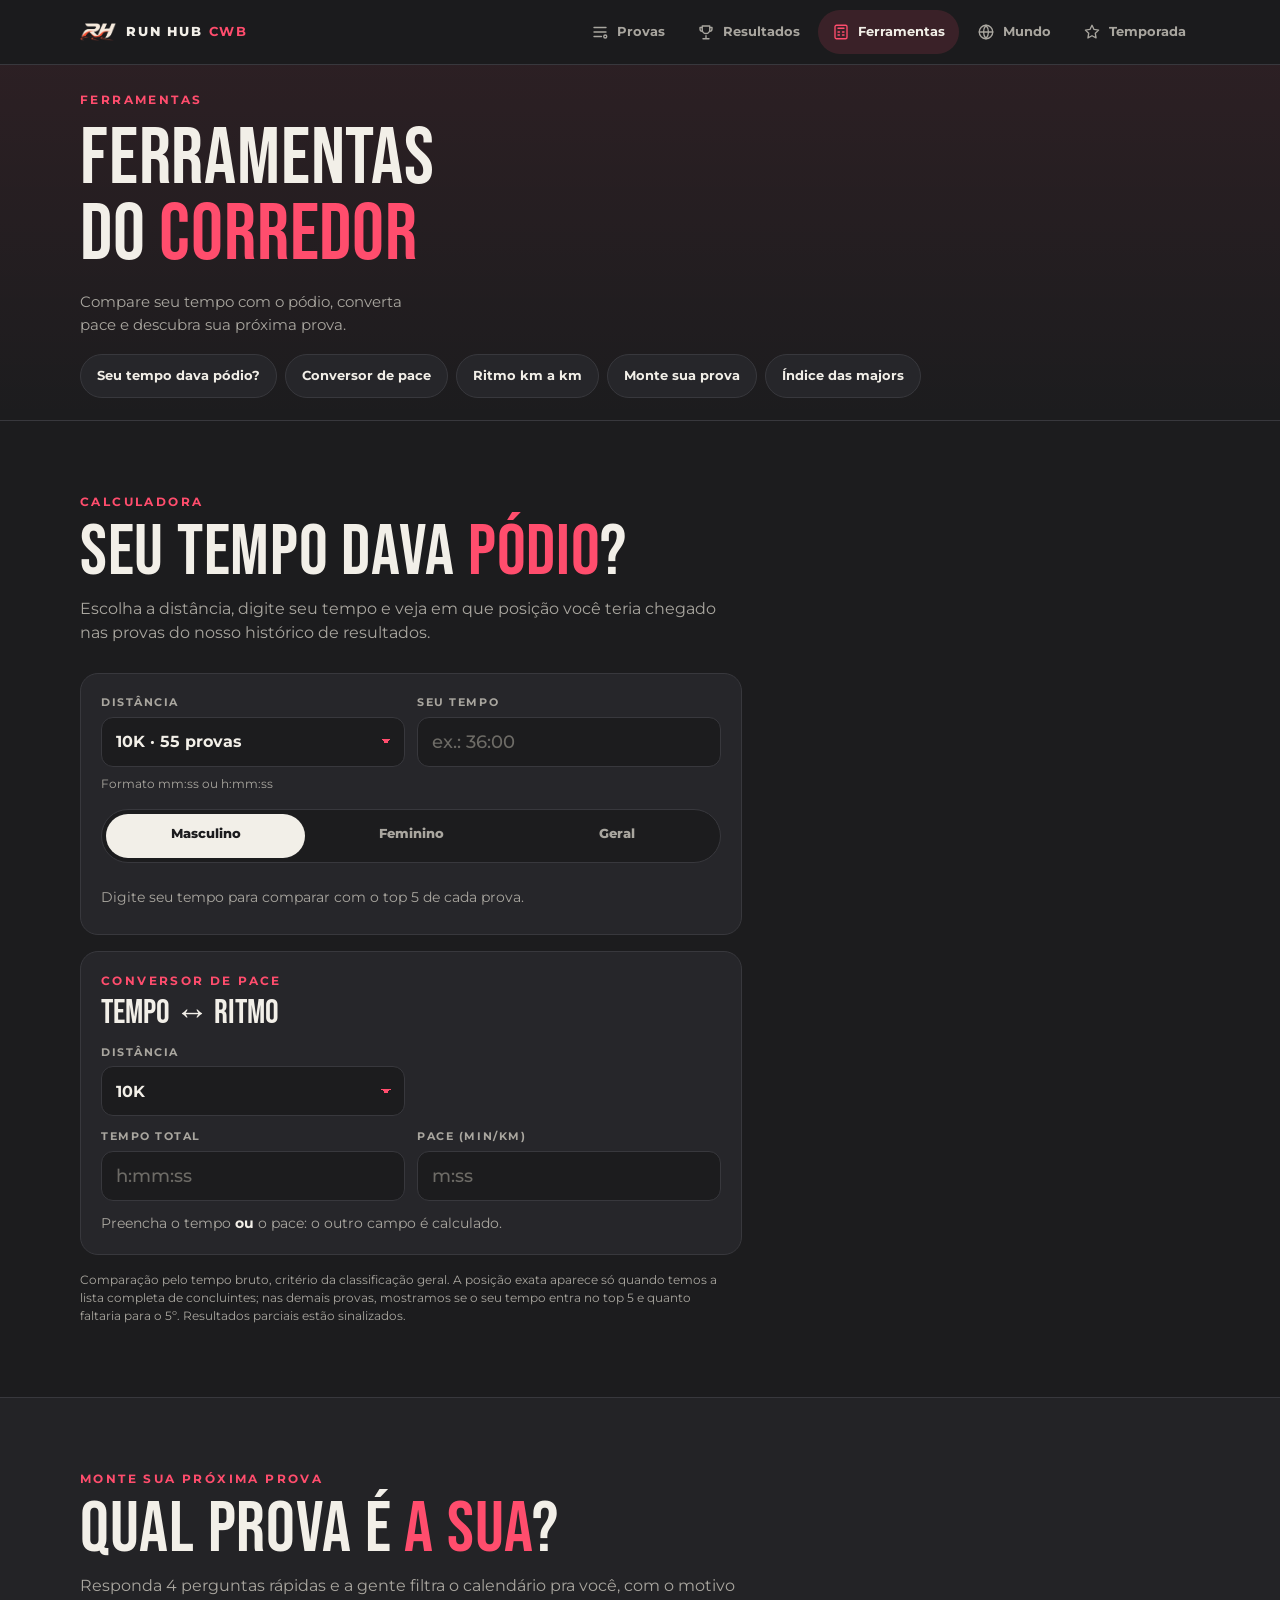
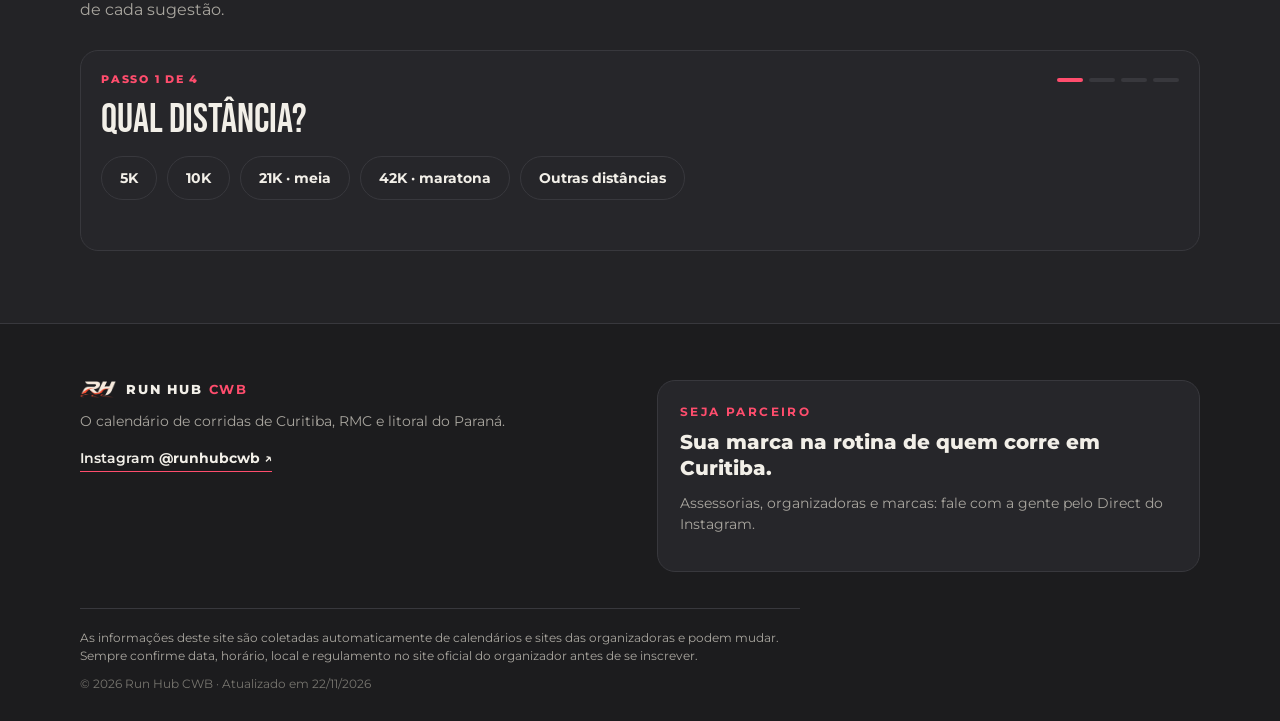
==== commit 35253512: "Rotina 22/11: resultados do fim de semana 20-22/11 (pódio, histórico e mais rápidos do mês)" ====
--- a/ferramentas.html
+++ b/ferramentas.html
@@ -44,12 +44,12 @@
   </div>
   <p class="cnote">Comparação pelo tempo bruto, critério da classificação geral. A posição exata aparece só quando temos a lista completa de concluintes; nas demais provas, mostramos se o seu tempo entra no top 5 e quanto faltaria para o 5º. Resultados parciais estão sinalizados.</p>
   <div id="share-box" class="share-box" hidden></div>
-  <script id="rh-results" type="application/json">[{"id": "pinhais-gm-10k", "nome": "7ª Corrida Noturna da Guarda Municipal de Pinhais", "curto": "Guarda Municipal de Pinhais", "data": "14/11", "iso": "2026-11-14", "cidade": "Pinhais", "dist": "10K", "km": 10, "mod": "Comunidade 10K", "plat": "Assessocor", "tempo": "bruto", "parcial": false, "fonte": "https://app.assessocor.online/resultado/261108", "top5": {"M": [2190, 2220, 2221, 2261, 2272], "F": [2962, 2971, 3070, 3091, 3143]}, "full": null}, {"id": "pinhais-gm-5k", "nome": "7ª Corrida Noturna da Guarda Municipal de Pinhais", "curto": "Guarda Municipal de Pinhais", "data": "14/11", "iso": "2026-11-14", "cidade": "Pinhais", "dist": "5K", "km": 5, "mod": "Comunidade 5K", "plat": "Assessocor", "tempo": "bruto", "parcial": false, "fonte": "https://app.assessocor.online/resultado/261108", "top5": {"M": [1030, 1041, 1042, 1053, 1064], "F": [1286, 1312, 1343, 1369, 1374]}, "full": null}, {"id": "capela-pmpr-5k", "nome": "1ª Corrida da Capela da PMPR", "curto": "Capela da PMPR", "data": "08/11", "iso": "2026-11-08", "cidade": "Curitiba", "dist": "5K", "km": 5, "mod": "Geral 5K", "plat": "Assessocor", "tempo": "bruto", "parcial": false, "fonte": "https://app.assessocor.online/resultado/261104", "top5": {"M": [1083, 1095, 1118, 1163, 1177], "F": [1302, 1381, 1432, 1434, 1455]}, "full": null}, {"id": "caocorrida-cioc-5k", "nome": "2ª Cãocorrida CIOC", "curto": "Cãocorrida CIOC", "data": "08/11", "iso": "2026-11-08", "cidade": "São José dos Pinhais", "dist": "5K", "km": 5, "mod": "Corrida 5K", "plat": "Assessocor", "tempo": "bruto", "parcial": false, "fonte": "https://app.assessocor.online/resultado/261105", "top5": {"M": [1092, 1114, 1115, 1120, 1148], "F": [1284, 1363, 1366, 1378, 1425]}, "full": null}, {"id": "multirun-10k", "nome": "Corrida MultiRun (Grupo Multilit)", "curto": "MultiRun", "data": "08/11", "iso": "2026-11-08", "cidade": "São José dos Pinhais", "dist": "10K", "km": 10, "mod": "Solo 10K", "plat": "Assessocor", "tempo": "bruto", "parcial": false, "fonte": "https://app.assessocor.online/resultado/261103", "top5": {"M": [2341, 2379, 2491, 2582, 2669], "F": [2966, 3342, 3393, 3419, 3493]}, "full": null}, {"id": "eco-run-campo-largo-10k", "nome": "Circuito Eco Run - Campo Largo", "curto": "Eco Run Campo Largo", "data": "08/11", "iso": "2026-11-08", "cidade": "Campo Largo", "dist": "10K", "km": 10, "mod": "Corrida 10K", "plat": "Ativo", "tempo": "bruto", "parcial": true, "fonte": "https://www.o2corre.com.br/resultado/40326/", "top5": {"M": [2302, 2364, 2403, 2438, 2449], "F": [2933, 3052, 3111, 3130, 3197]}, "full": null}, {"id": "eco-run-campo-largo-5k", "nome": "Circuito Eco Run - Campo Largo", "curto": "Eco Run Campo Largo", "data": "08/11", "iso": "2026-11-08", "cidade": "Campo Largo", "dist": "5K", "km": 5, "mod": "Corrida 5K", "plat": "Ativo", "tempo": "bruto", "parcial": true, "fonte": "https://www.o2corre.com.br/resultado/40326/", "top5": {"M": [1080, 1111, 1120, 1138, 1152], "F": [1229, 1248, 1337, 1356, 1447]}, "full": null}, {"id": "coxa-run-10k", "nome": "Coxa Run 2026", "curto": "Coxa Run", "data": "08/11", "iso": "2026-11-08", "cidade": "Curitiba", "dist": "10K", "km": 10, "mod": "", "plat": "ChipRun", "tempo": "bruto", "parcial": false, "fonte": "https://chiprun.com.br/evento/coxa-run-2026/", "top5": {"M": [1969, 2052, 2079, 2118, 2123], "F": [2224, 2409, 2409, 2479, 2491]}, "full": null}, {"id": "coxa-run-5k", "nome": "Coxa Run 2026", "curto": "Coxa Run", "data": "08/11", "iso": "2026-11-08", "cidade": "Curitiba", "dist": "5K", "km": 5, "mod": "", "plat": "ChipRun", "tempo": "bruto", "parcial": false, "fonte": "https://chiprun.com.br/evento/coxa-run-2026/", "top5": {"M": [996, 1009, 1015, 1044, 1051], "F": [1192, 1248, 1254, 1267, 1292]}, "full": null}, {"id": "arauco-10k", "nome": "Corrida Arauco", "curto": "Arauco", "data": "07/11", "iso": "2026-11-07", "cidade": "Araucária", "dist": "10K", "km": 10, "mod": "Geral 10K", "plat": "ChipRun", "tempo": "bruto", "parcial": false, "fonte": "https://chiprun.com.br/evento/corridas-aent-corrida-arauco/", "top5": {"M": [2125, 2128, 2296, 2353, 2391], "F": [2751, 2756, 2765, 2788, 2820]}, "full": null}, {"id": "arauco-5k", "nome": "Corrida Arauco", "curto": "Arauco", "data": "07/11", "iso": "2026-11-07", "cidade": "Araucária", "dist": "5K", "km": 5, "mod": "Geral 5K", "plat": "ChipRun", "tempo": "bruto", "parcial": false, "fonte": "https://chiprun.com.br/evento/corridas-aent-corrida-arauco/", "top5": {"M": [980, 1053, 1061, 1071, 1073], "F": [1244, 1260, 1267, 1291, 1293]}, "full": null}, {"id": "corrida-do-fogo-10k", "nome": "8ª Corrida do Fogo", "curto": "Corrida do Fogo", "data": "01/11", "iso": "2026-11-01", "cidade": "Curitiba", "dist": "10K", "km": 10, "mod": "Comunidade 10K", "plat": "Assessocor", "tempo": "bruto", "parcial": false, "fonte": "https://app.assessocor.online/resultado/261101", "top5": {"M": [2007, 2104, 2140, 2238, 2248], "F": [2300, 2552, 2624, 2656, 2744]}, "full": null}, {"id": "corrida-do-fogo-5k", "nome": "8ª Corrida do Fogo", "curto": "Corrida do Fogo", "data": "01/11", "iso": "2026-11-01", "cidade": "Curitiba", "dist": "5K", "km": 5, "mod": "Comunidade 5K", "plat": "Assessocor", "tempo": "bruto", "parcial": false, "fonte": "https://app.assessocor.online/resultado/261101", "top5": {"M": [994, 1038, 1077, 1093, 1102], "F": [1206, 1271, 1289, 1325, 1329]}, "full": null}, {"id": "bope-10k", "nome": "5ª Corrida do BOPE", "curto": "BOPE", "data": "01/11", "iso": "2026-11-01", "cidade": "São José dos Pinhais", "dist": "10K", "km": 10, "mod": "Geral 10K", "plat": "Cronoserv", "tempo": "bruto", "parcial": false, "fonte": "https://www.cronoserv.com.br/evento/3753?tab=result&race=5937", "top5": {"M": [1963, 2009, 2013, 2073, 2088], "F": [2402, 2431, 2528, 2622, 2661]}, "full": null}, {"id": "bope-5k", "nome": "5ª Corrida do BOPE", "curto": "BOPE", "data": "01/11", "iso": "2026-11-01", "cidade": "São José dos Pinhais", "dist": "5K", "km": 5, "mod": "Geral 5K", "plat": "Cronoserv", "tempo": "bruto", "parcial": false, "fonte": "https://www.cronoserv.com.br/evento/3753?tab=result&race=5939", "top5": {"M": [925, 943, 984, 1026, 1041], "F": [1110, 1143, 1175, 1221, 1240]}, "full": null}, {"id": "circuito-curitiba-4-10k", "nome": "Circuito Curitiba de Corridas de Rua 2026 - 4ª Etapa", "curto": "Circuito Curitiba 4ª", "data": "01/11", "iso": "2026-11-01", "cidade": "Curitiba", "dist": "10K", "km": 10, "mod": "", "plat": "ChipRun", "tempo": "bruto", "parcial": false, "fonte": "https://chiprun.com.br/evento/circuito-curitiba-de-corridas-de-rua-2026-etapa-4/", "top5": {"M": [2210, 2316, 2335, 2358, 2366], "F": [2853, 2892, 2942, 2949, 2970]}, "full": null}, {"id": "circuito-curitiba-4-5k", "nome": "Circuito Curitiba de Corridas de Rua 2026 - 4ª Etapa", "curto": "Circuito Curitiba 4ª", "data": "01/11", "iso": "2026-11-01", "cidade": "Curitiba", "dist": "5K", "km": 5, "mod": "", "plat": "ChipRun", "tempo": "bruto", "parcial": false, "fonte": "https://chiprun.com.br/evento/circuito-curitiba-de-corridas-de-rua-2026-etapa-4/", "top5": {"M": [1149, 1160, 1205, 1237, 1240], "F": [1451, 1454, 1488, 1508, 1560]}, "full": null}, {"id": "lupo-corre-curitiba-10k", "nome": "Lupo Sport Corre Curitiba 2026", "curto": "Lupo Corre Curitiba", "data": "01/11", "iso": "2026-11-01", "cidade": "Curitiba", "dist": "10K", "km": 10, "mod": "", "plat": "ChipRun", "tempo": "bruto", "parcial": true, "fonte": "https://chiprun.com.br/tempo-real/lupo-sport-corre-curitiba/", "top5": {"M": [2063, 2093, 2176, 2177, 2231], "F": [2563, 2733, 2738, 2814, 2834]}, "full": null}, {"id": "lupo-corre-curitiba-5k", "nome": "Lupo Sport Corre Curitiba 2026", "curto": "Lupo Corre Curitiba", "data": "01/11", "iso": "2026-11-01", "cidade": "Curitiba", "dist": "5K", "km": 5, "mod": "", "plat": "ChipRun", "tempo": "bruto", "parcial": true, "fonte": "https://chiprun.com.br/tempo-real/lupo-sport-corre-curitiba/", "top5": {"M": [982, 993, 1037, 1082, 1097], "F": [1138, 1187, 1309, 1355, 1367]}, "full": null}, {"id": "km1-sjp-5k", "nome": "Corrida Km1 - Etapa São José dos Pinhais", "curto": "Km1 SJP", "data": "01/11", "iso": "2026-11-01", "cidade": "São José dos Pinhais", "dist": "5K", "km": 5, "mod": "Geral 5K", "plat": "Cronoserv", "tempo": "bruto", "parcial": false, "fonte": "https://www.cronoserv.com.br/evento/3757?tab=result&race=5951", "top5": {"M": [1058, 1123, 1128, 1139, 1152], "F": [1307, 1320, 1352, 1441, 1468]}, "full": null}, {"id": "mae-do-rocio-5k", "nome": "Corrida e Caminhada com a Mãe do Rocio", "curto": "Mãe do Rocio", "data": "01/11", "iso": "2026-11-01", "cidade": "Paranaguá", "dist": "5K", "km": 5, "mod": "", "plat": "ChipRun", "tempo": "bruto", "parcial": false, "fonte": "https://chiprun.com.br/evento/corrida-e-caminhada-com-a-mae-do-rocio-padroeira-do-parana/", "top5": {"M": [982, 994, 1025, 1034, 1035], "F": [1209, 1263, 1276, 1300, 1319]}, "full": null}, {"id": "night-run-pinhais-10k", "nome": "Santander Night Run Curitiba 2026", "curto": "Night Run", "data": "31/10", "iso": "2026-10-31", "cidade": "Pinhais", "dist": "10K", "km": 10, "mod": "Corrida 10K", "plat": "Ativo", "tempo": "bruto", "parcial": true, "fonte": "https://www.o2corre.com.br/resultado/40107/", "top5": {"M": [2238, 2325, 2344, 2394, 2485], "F": [2706, 2750, 2861, 2869, 2884]}, "full": null}, {"id": "night-run-pinhais-5k", "nome": "Santander Night Run Curitiba 2026", "curto": "Night Run", "data": "31/10", "iso": "2026-10-31", "cidade": "Pinhais", "dist": "5K", "km": 5, "mod": "Corrida 5K", "plat": "Ativo", "tempo": "bruto", "parcial": true, "fonte": "https://www.o2corre.com.br/resultado/40107/", "top5": {"M": [1027, 1080, 1104, 1130, 1137], "F": [1224, 1361, 1372, 1373, 1395]}, "full": null}, {"id": "gma-araucaria-10k", "nome": "7ª Corrida Noturna da Guarda Municipal de Araucária", "curto": "Noturna GMA Araucária", "data": "30/10", "iso": "2026-10-30", "cidade": "Araucária", "dist": "10K", "km": 10, "mod": "Comunidade 10K", "plat": "Assessocor", "tempo": "bruto", "parcial": false, "fonte": "https://app.assessocor.online/resultado/261012", "top5": {"M": [1989, 2018, 2084, 2199, 2219], "F": [2618, 2635, 2744, 2750, 2759]}, "full": null}, {"id": "gma-araucaria-5k", "nome": "7ª Corrida Noturna da Guarda Municipal de Araucária", "curto": "Noturna GMA Araucária", "data": "30/10", "iso": "2026-10-30", "cidade": "Araucária", "dist": "5K", "km": 5, "mod": "Comunidade 5K", "plat": "Assessocor", "tempo": "bruto", "parcial": false, "fonte": "https://app.assessocor.online/resultado/261012", "top5": {"M": [988, 1025, 1040, 1070, 1080], "F": [1231, 1232, 1257, 1333, 1352]}, "full": null}, {"id": "graciosa-21k", "nome": "Half Marathon Serra da Graciosa 2026", "curto": "Serra da Graciosa", "data": "24/10", "iso": "2026-10-24", "cidade": "Quatro Barras", "dist": "21K", "km": 21, "mod": "", "plat": "Assessocor", "tempo": "bruto", "parcial": false, "fonte": "https://app.assessocor.online/resultado/261009", "top5": {"M": [5537, 5672, 5998, 6106, 6110], "F": [5867, 7205, 7508, 8130, 8247]}, "full": null}, {"id": "graciosa-10k", "nome": "Half Marathon Serra da Graciosa 2026", "curto": "Serra da Graciosa", "data": "24/10", "iso": "2026-10-24", "cidade": "Quatro Barras", "dist": "10K", "km": 10, "mod": "", "plat": "Assessocor", "tempo": "bruto", "parcial": false, "fonte": "https://app.assessocor.online/resultado/261009", "top5": {"M": [2584, 2585, 2620, 2780, 2787], "F": [3372, 3373, 3606, 3700, 3703]}, "full": null}, {"id": "graciosa-5k", "nome": "Half Marathon Serra da Graciosa 2026", "curto": "Serra da Graciosa", "data": "24/10", "iso": "2026-10-24", "cidade": "Quatro Barras", "dist": "5K", "km": 5, "mod": "", "plat": "Assessocor", "tempo": "bruto", "parcial": false, "fonte": "https://app.assessocor.online/resultado/261009", "top5": {"M": [1358, 1365, 1406, 1601, 1622], "F": [1498, 1888, 1948, 2012, 2055]}, "full": null}, {"id": "outubro-rosa-piraquara-5k", "nome": "Outubro Rosa Night Run", "curto": "Outubro Rosa Piraquara", "data": "24/10", "iso": "2026-10-24", "cidade": "Piraquara", "dist": "5K", "km": 5, "mod": "", "plat": "Assessocor", "tempo": "bruto", "parcial": false, "fonte": "https://app.assessocor.online/resultado/261011", "top5": {"M": [1090, 1135, 1147, 1151, 1175], "F": [1303, 1316, 1360, 1417, 1418]}, "full": null}, {"id": "cuide-se-5k", "nome": "10ª Corrida Cuide-se Agora, Cuide-se Sempre", "curto": "Cuide-se", "data": "18/10", "iso": "2026-10-18", "cidade": "São José dos Pinhais", "dist": "5K", "km": 5, "mod": "", "plat": "Assessocor", "tempo": "bruto", "parcial": false, "fonte": "https://app.assessocor.online/resultado/261021", "top5": {"M": [1001, 1005, 1019, 1036, 1068], "F": [1203, 1320, 1328, 1340, 1348]}, "full": null}, {"id": "triathlon-primavera-corrida-5k", "nome": "21º Circuito Triathlon Primavera", "curto": "Triathlon Primavera", "data": "18/10", "iso": "2026-10-18", "cidade": "Matinhos", "dist": "5K", "km": 5, "mod": "Corrida 5K (etapa do triathlon)", "plat": "ChipRun", "tempo": "bruto", "parcial": false, "fonte": "https://chiprun.com.br/evento/21o-circuito-triathlon-primavera-2026/", "top5": {"M": [1005, 1018, 1050, 1058, 1062], "F": [1279, 1299, 1367, 1381, 1399]}, "full": {"M": [1005, 1018, 1050, 1058, 1062, 1106, 1140, 1148, 1164, 1172, 1207, 1217, 1227, 1284, 1359, 1396, 1431, 1439, 1441, 1484, 1492, 1522, 1683, 1725, 1757, 1925, 2140, 2174, 2604], "F": [1279, 1299, 1367, 1381, 1399, 1551, 1553, 1566, 1627, 1639, 1659, 1681, 1695, 1702, 1706, 1720, 1758, 1779, 1876, 1913, 1930, 2034, 2057, 2143, 2253, 2336, 2341, 2531, 2604]}}, {"id": "santos-dumont-10k", "nome": "V Corrida Santos Dumont", "curto": "Santos Dumont", "data": "16/10", "iso": "2026-10-16", "cidade": "Curitiba", "dist": "10K", "km": 10, "mod": "", "plat": "ChipRun", "tempo": "bruto", "parcial": false, "fonte": "https://chiprun.com.br/evento/v-corrida-santos-dumont-cindacta-ii-2026/", "top5": {"M": [1869, 1927, 1984, 1994, 2134], "F": [2531, 2585, 2611, 2629, 2642]}, "full": null}, {"id": "santos-dumont-5k", "nome": "V Corrida Santos Dumont", "curto": "Santos Dumont", "data": "16/10", "iso": "2026-10-16", "cidade": "Curitiba", "dist": "5K", "km": 5, "mod": "", "plat": "ChipRun", "tempo": "bruto", "parcial": false, "fonte": "https://chiprun.com.br/evento/v-corrida-santos-dumont-cindacta-ii-2026/", "top5": {"M": [954, 961, 988, 1033, 1035], "F": [1085, 1104, 1215, 1228, 1252]}, "full": null}, {"id": "infantaria-10k", "nome": "20 Runners · Corrida da Infantaria", "curto": "Corrida da Infantaria", "data": "11/10", "iso": "2026-10-11", "cidade": "Curitiba", "dist": "10K", "km": 10, "mod": "10K geral (sem a categoria militar)", "plat": "ChipRun", "tempo": "bruto", "parcial": false, "fonte": "https://chiprun.com.br/evento/20-runners-corrida-da-infantaria/", "top5": {"M": [1987, 1995, 2303, 2309, 2328], "F": [2451, 2514, 2721, 2898, 2974]}, "full": null}, {"id": "infantaria-5k", "nome": "20 Runners · Corrida da Infantaria", "curto": "Corrida da Infantaria", "data": "11/10", "iso": "2026-10-11", "cidade": "Curitiba", "dist": "5K", "km": 5, "mod": "", "plat": "ChipRun", "tempo": "bruto", "parcial": false, "fonte": "https://chiprun.com.br/evento/20-runners-corrida-da-infantaria/", "top5": {"M": [1003, 1014, 1022, 1111, 1158], "F": [1151, 1291, 1293, 1327, 1443]}, "full": null}, {"id": "legislativo-araucaria-5k", "nome": "Corrida do Legislativo · Araucária", "curto": "Legislativo Araucária", "data": "11/10", "iso": "2026-10-11", "cidade": "Araucária", "dist": "5K", "km": 5, "mod": "", "plat": "Assessocor", "tempo": "bruto", "parcial": false, "fonte": "https://app.assessocor.online/resultado/260310", "top5": {"M": [951, 985, 1036, 1069, 1073], "F": [1182, 1185, 1205, 1216, 1276]}, "full": null}, {"id": "rbs-run-21k", "nome": "RBS Run · Meia Maratona de Rio Branco do Sul", "curto": "RBS Run", "data": "11/10", "iso": "2026-10-11", "cidade": "Rio Branco do Sul", "dist": "21K", "km": 21, "mod": "", "plat": "ChipRun", "tempo": "bruto", "parcial": false, "fonte": "https://chiprun.com.br/evento/rbs-run-meia-maratona-de-rio-branco-do-sul-2026/", "top5": {"M": [4522, 4862, 4909, 4952, 4975], "F": [5984, 6243, 6421, 6459, 6501]}, "full": null}, {"id": "outubro-rosa-paranagua-10k", "nome": "1ª Corrida e Caminhada Outubro Rosa · Instituto Peito Aberto", "curto": "Outubro Rosa Paranaguá", "data": "03/10", "iso": "2026-10-03", "cidade": "Paranaguá", "dist": "10K", "km": 10, "mod": "", "plat": "ChipRun", "tempo": "bruto", "parcial": false, "fonte": "https://chiprun.com.br/evento/1a-corrida-e-caminhada-outubro-rosa-instituto-peito-aberto/", "top5": {"M": [2142, 2164, 2166, 2269, 2307], "F": [2656, 2722, 2749, 2771, 2790]}, "full": null}, {"id": "outubro-rosa-paranagua-5k", "nome": "1ª Corrida e Caminhada Outubro Rosa · Instituto Peito Aberto", "curto": "Outubro Rosa Paranaguá", "data": "03/10", "iso": "2026-10-03", "cidade": "Paranaguá", "dist": "5K", "km": 5, "mod": "", "plat": "ChipRun", "tempo": "bruto", "parcial": false, "fonte": "https://chiprun.com.br/evento/1a-corrida-e-caminhada-outubro-rosa-instituto-peito-aberto/", "top5": {"M": [1019, 1027, 1066, 1088, 1118], "F": [1212, 1237, 1303, 1344, 1357]}, "full": null}, {"id": "2a-unirun-farmacias-unipreco-10k", "nome": "2ª Unirun Farmácias Unipreço", "curto": "Unirun Unipreço", "data": "27/09", "iso": "2026-09-27", "cidade": "Curitiba", "dist": "10K", "km": 10, "mod": "", "plat": "ChipRun", "tempo": "bruto", "parcial": false, "fonte": "https://chiprun.com.br/evento/2a-unirun-farmacias-unipreco/", "top5": {"M": [2056, 2061, 2185, 2202, 2203], "F": [2549, 2567, 2699, 2753, 2767]}, "full": null}, {"id": "xix-corrida-da-policia-civil-do-parana-10k", "nome": "XIX Corrida da Polícia Civil do Paraná", "curto": "Polícia Civil do Paraná", "data": "27/09", "iso": "2026-09-27", "cidade": "Curitiba", "dist": "10K", "km": 10, "mod": "", "plat": "ChipRun", "tempo": "bruto", "parcial": false, "fonte": "https://chiprun.com.br/evento/xix-corrida-da-policia-civil-do-parana-2026/", "top5": {"M": [2011, 2028, 2060, 2178, 2268], "F": [2596, 2714, 2714, 2770, 2771]}, "full": null}, {"id": "2a-unirun-farmacias-unipreco-5k", "nome": "2ª Unirun Farmácias Unipreço", "curto": "Unirun Unipreço", "data": "27/09", "iso": "2026-09-27", "cidade": "Curitiba", "dist": "5K", "km": 5, "mod": "", "plat": "ChipRun", "tempo": "bruto", "parcial": false, "fonte": "https://chiprun.com.br/evento/2a-unirun-farmacias-unipreco/", "top5": {"M": [1001, 1020, 1054, 1068, 1072], "F": [1220, 1271, 1275, 1289, 1294]}, "full": null}, {"id": "xix-corrida-da-policia-civil-do-parana-5k", "nome": "XIX Corrida da Polícia Civil do Paraná", "curto": "Polícia Civil do Paraná", "data": "27/09", "iso": "2026-09-27", "cidade": "Curitiba", "dist": "5K", "km": 5, "mod": "", "plat": "ChipRun", "tempo": "bruto", "parcial": false, "fonte": "https://chiprun.com.br/evento/xix-corrida-da-policia-civil-do-parana-2026/", "top5": {"M": [959, 1064, 1089, 1123, 1153], "F": [1209, 1253, 1262, 1300, 1309]}, "full": null}, {"id": "10a-corrida-e-caminhada-contra-o-cancer--10k", "nome": "10ª Corrida e Caminhada contra o Câncer de Paranaguá", "curto": "Contra o Câncer", "data": "20/09", "iso": "2026-09-20", "cidade": "Paranaguá", "dist": "10K", "km": 10, "mod": "", "plat": "ChipRun", "tempo": "bruto", "parcial": false, "fonte": "https://chiprun.com.br/evento/10a-corrida-e-caminhada-contra-o-cancer-de-paranagua/", "top5": {"M": [2199, 2345, 2354, 2406, 2466], "F": [2445, 2456, 2701, 2826, 2875]}, "full": null}, {"id": "circuito-curitiba-de-corridas-de-rua-202-10k", "nome": "Circuito Curitiba de Corridas de Rua – Etapa 3", "curto": "Circuito Curitiba – Etapa 3", "data": "20/09", "iso": "2026-09-20", "cidade": "Curitiba", "dist": "10K", "km": 10, "mod": "", "plat": "ChipRun", "tempo": "bruto", "parcial": false, "fonte": "https://chiprun.com.br/evento/circuito-curitiba-de-corridas-de-rua-2026-etapa-2-2/", "top5": {"M": [2097, 2223, 2235, 2258, 2280], "F": [2715, 2738, 2756, 2759, 2833]}, "full": null}, {"id": "corrida-animal-2a-edicao-10k", "nome": "Corrida Animal - 2ª Edição", "curto": "Corrida Animal", "data": "20/09", "iso": "2026-09-20", "cidade": "Campo Largo", "dist": "10K", "km": 10, "mod": "", "plat": "Assessocor", "tempo": "bruto", "parcial": false, "fonte": "https://app.assessocor.online/resultado/260911", "top5": {"M": [2430, 2573, 2597, 2618, 2731], "F": [3027, 3065, 3120, 3154, 3201]}, "full": null}, {"id": "corrida-associacao-volvo-10k", "nome": "Corrida Associação Volvo", "curto": "Corrida Associação Volvo", "data": "20/09", "iso": "2026-09-20", "cidade": "Curitiba", "dist": "10K", "km": 10, "mod": "", "plat": "Assessocor", "tempo": "bruto", "parcial": false, "fonte": "https://app.assessocor.online/resultado/260920", "top5": {"M": [2089, 2328, 2387, 2400, 2508], "F": [2590, 2876, 3199, 3200, 3316]}, "full": null}, {"id": "10a-corrida-e-caminhada-contra-o-cancer--5k", "nome": "10ª Corrida e Caminhada contra o Câncer de Paranaguá", "curto": "Contra o Câncer", "data": "20/09", "iso": "2026-09-20", "cidade": "Paranaguá", "dist": "5K", "km": 5, "mod": "", "plat": "ChipRun", "tempo": "bruto", "parcial": false, "fonte": "https://chiprun.com.br/evento/10a-corrida-e-caminhada-contra-o-cancer-de-paranagua/", "top5": {"M": [1017, 1045, 1056, 1058, 1083], "F": [1310, 1368, 1390, 1406, 1419]}, "full": null}, {"id": "circuito-curitiba-de-corridas-de-rua-202-5k", "nome": "Circuito Curitiba de Corridas de Rua – Etapa 3", "curto": "Circuito Curitiba – Etapa 3", "data": "20/09", "iso": "2026-09-20", "cidade": "Curitiba", "dist": "5K", "km": 5, "mod": "", "plat": "ChipRun", "tempo": "bruto", "parcial": false, "fonte": "https://chiprun.com.br/evento/circuito-curitiba-de-corridas-de-rua-2026-etapa-2-2/", "top5": {"M": [974, 995, 1026, 1039, 1041], "F": [1227, 1296, 1321, 1424, 1440]}, "full": null}, {"id": "corrida-animal-2a-edicao-5k", "nome": "Corrida Animal - 2ª Edição", "curto": "Corrida Animal", "data": "20/09", "iso": "2026-09-20", "cidade": "Campo Largo", "dist": "5K", "km": 5, "mod": "", "plat": "Assessocor", "tempo": "bruto", "parcial": false, "fonte": "https://app.assessocor.online/resultado/260911", "top5": {"M": [986, 1053, 1067, 1070, 1079], "F": [1209, 1255, 1258, 1279, 1310]}, "full": null}, {"id": "corrida-associacao-volvo-5k", "nome": "Corrida Associação Volvo", "curto": "Corrida Associação Volvo", "data": "20/09", "iso": "2026-09-20", "cidade": "Curitiba", "dist": "5K", "km": 5, "mod": "", "plat": "Assessocor", "tempo": "bruto", "parcial": false, "fonte": "https://app.assessocor.online/resultado/260920", "top5": {"M": [1139, 1235, 1273, 1289, 1313], "F": [1401, 1423, 1440, 1466, 1486]}, "full": null}, {"id": "1a-corrida-e-caminhada-sindaruc-bmai-5k", "nome": "1ª Corrida e Caminhada Sindaruc BMAI", "curto": "Sindaruc BMAI", "data": "19/09", "iso": "2026-09-19", "cidade": "Curitiba", "dist": "5K", "km": 5, "mod": "", "plat": "Assessocor", "tempo": "bruto", "parcial": false, "fonte": "https://app.assessocor.online/resultado/260909", "top5": {"M": [904, 909, 942, 945, 996], "F": [1152, 1185, 1208, 1220, 1246]}, "full": null}, {"id": "corrida-de-rua-natureza-edicao-paranagua-10k", "nome": "Corrida de Rua Natureza - Edição Paranaguá", "curto": "Corrida de Rua Natureza", "data": "13/09", "iso": "2026-09-13", "cidade": "Paranaguá", "dist": "10K", "km": 10, "mod": "", "plat": "Assessocor", "tempo": "bruto", "parcial": false, "fonte": "https://app.assessocor.online/resultado/260908", "top5": {"M": [2114, 2134, 2155, 2184, 2219], "F": [2541, 2551, 2624, 2727, 2734]}, "full": null}, {"id": "2a-corrida-solidaria-da-padroeira-n-sra--5k", "nome": "2ª Corrida Solidária da Padroeira N. Sra. das Dores", "curto": "Padroeira Araucária", "data": "13/09", "iso": "2026-09-13", "cidade": "Araucária", "dist": "5K", "km": 5, "mod": "", "plat": "Assessocor", "tempo": "bruto", "parcial": false, "fonte": "https://app.assessocor.online/resultado/260907", "top5": {"M": [948, 995, 1059, 1066, 1077], "F": [1207, 1214, 1269, 1294, 1307]}, "full": null}, {"id": "corrida-de-rua-natureza-edicao-paranagua-5k", "nome": "Corrida de Rua Natureza - Edição Paranaguá", "curto": "Corrida de Rua Natureza", "data": "13/09", "iso": "2026-09-13", "cidade": "Paranaguá", "dist": "5K", "km": 5, "mod": "", "plat": "Assessocor", "tempo": "bruto", "parcial": false, "fonte": "https://app.assessocor.online/resultado/260908", "top5": {"M": [1006, 1009, 1030, 1037, 1052], "F": [1266, 1380, 1419, 1419, 1420]}, "full": null}, {"id": "corrida-pela-agua-5k", "nome": "Corrida pela Água", "curto": "Corrida pela Água", "data": "13/09", "iso": "2026-09-13", "cidade": "São José dos Pinhais", "dist": "5K", "km": 5, "mod": "", "plat": "Assessocor", "tempo": "bruto", "parcial": false, "fonte": "https://app.assessocor.online/resultado/260905", "top5": {"M": [949, 950, 991, 1018, 1059], "F": [1150, 1212, 1248, 1319, 1336]}, "full": null}, {"id": "3a-corrida-alcance-run-5k", "nome": "3ª Corrida Alcance Run", "curto": "Corrida Alcance Run", "data": "08/09", "iso": "2026-09-08", "cidade": "Curitiba", "dist": "5K", "km": 5, "mod": "", "plat": "Assessocor", "tempo": "bruto", "parcial": false, "fonte": "https://app.assessocor.online/resultado/260903", "top5": {"M": [1016, 1075, 1077, 1086, 1090], "F": [1140, 1230, 1272, 1370, 1380]}, "full": null}, {"id": "meia-maratona-de-guaratuba-21k", "nome": "Meia Maratona de Guaratuba", "curto": "Meia de Guaratuba", "data": "06/09", "iso": "2026-09-06", "cidade": "Guaratuba", "dist": "21K", "km": 21, "mod": "", "plat": "ChipRun", "tempo": "bruto", "parcial": false, "fonte": "https://chiprun.com.br/evento/meia-maratona-de-guaratuba-2026/", "top5": {"M": [4491, 4660, 4679, 4691, 4701], "F": [5426, 5625, 5641, 5702, 5741]}, "full": null}, {"id": "meia-maratona-de-guaratuba-10k", "nome": "Meia Maratona de Guaratuba", "curto": "Meia de Guaratuba", "data": "06/09", "iso": "2026-09-06", "cidade": "Guaratuba", "dist": "10K", "km": 10, "mod": "", "plat": "ChipRun", "tempo": "bruto", "parcial": false, "fonte": "https://chiprun.com.br/evento/meia-maratona-de-guaratuba-2026/", "top5": {"M": [1969, 2133, 2148, 2182, 2257], "F": [2398, 2435, 2586, 2638, 2663]}, "full": null}, {"id": "meia-maratona-de-guaratuba-5k", "nome": "Meia Maratona de Guaratuba", "curto": "Meia de Guaratuba", "data": "06/09", "iso": "2026-09-06", "cidade": "Guaratuba", "dist": "5K", "km": 5, "mod": "", "plat": "ChipRun", "tempo": "bruto", "parcial": false, "fonte": "https://chiprun.com.br/evento/meia-maratona-de-guaratuba-2026/", "top5": {"M": [1011, 1056, 1075, 1093, 1104], "F": [1199, 1332, 1337, 1365, 1432]}, "full": null}, {"id": "corrida-agosto-lilas-itaperucu-10k", "nome": "Corrida Agosto Lilás - Itaperuçu", "curto": "Corrida Agosto Lilás", "data": "30/08", "iso": "2026-08-30", "cidade": "Itaperuçu", "dist": "10K", "km": 10, "mod": "", "plat": "Assessocor", "tempo": "bruto", "parcial": false, "fonte": "https://app.assessocor.online/resultado/260813", "top5": {"M": [2100, 2267, 2309, 2346, 2357], "F": [2918, 2990, 3013, 3039, 3127]}, "full": null}, {"id": "tech-run-curitiba-10k", "nome": "Tech Run Curitiba", "curto": "Tech Run Curitiba", "data": "30/08", "iso": "2026-08-30", "cidade": "Curitiba", "dist": "10K", "km": 10, "mod": "", "plat": "ChipRun", "tempo": "bruto", "parcial": false, "fonte": "https://chiprun.com.br/evento/tech-run-curitiba-2026/", "top5": {"M": [2124, 2207, 2269, 2370, 2378], "F": [2662, 2803, 2819, 2945, 2976]}, "full": null}, {"id": "1o-corrida-e-caminhada-beneficente-apae--5k", "nome": "1ª Corrida Beneficente APAE de Matinhos e IFPR", "curto": "APAE Matinhos", "data": "30/08", "iso": "2026-08-30", "cidade": "Matinhos", "dist": "5K", "km": 5, "mod": "", "plat": "Assessocor", "tempo": "bruto", "parcial": false, "fonte": "https://app.assessocor.online/resultado/260816", "top5": {"M": [1033, 1040, 1059, 1098, 1137], "F": [1320, 1404, 1450, 1464, 1472]}, "full": null}, {"id": "corrida-agosto-lilas-itaperucu-5k", "nome": "Corrida Agosto Lilás - Itaperuçu", "curto": "Corrida Agosto Lilás", "data": "30/08", "iso": "2026-08-30", "cidade": "Itaperuçu", "dist": "5K", "km": 5, "mod": "", "plat": "Assessocor", "tempo": "bruto", "parcial": false, "fonte": "https://app.assessocor.online/resultado/260813", "top5": {"M": [1148, 1220, 1228, 1228, 1320], "F": [1361, 1389, 1472, 1490, 1557]}, "full": null}, {"id": "tech-run-curitiba-5k", "nome": "Tech Run Curitiba", "curto": "Tech Run Curitiba", "data": "30/08", "iso": "2026-08-30", "cidade": "Curitiba", "dist": "5K", "km": 5, "mod": "", "plat": "ChipRun", "tempo": "bruto", "parcial": false, "fonte": "https://chiprun.com.br/evento/tech-run-curitiba-2026/", "top5": {"M": [1126, 1130, 1134, 1138, 1202], "F": [1226, 1256, 1325, 1366, 1408]}, "full": null}, {"id": "1a-corrida-noturna-do-transito-araucaria-5k", "nome": "1ª Corrida Noturna do Trânsito - Araucária", "curto": "Noturna do Trânsito", "data": "29/08", "iso": "2026-08-29", "cidade": "Araucária", "dist": "5K", "km": 5, "mod": "", "plat": "Assessocor", "tempo": "bruto", "parcial": false, "fonte": "https://app.assessocor.online/resultado/260815", "top5": {"M": [1054, 1068, 1096, 1100, 1113], "F": [1302, 1304, 1379, 1388, 1406]}, "full": null}, {"id": "corrida-do-bem-rotary-club-5k", "nome": "Corrida do Bem - Rotary Club", "curto": "Corrida do Bem Rotary", "data": "29/08", "iso": "2026-08-29", "cidade": "Fazenda Rio Grande", "dist": "5K", "km": 5, "mod": "", "plat": "Assessocor", "tempo": "bruto", "parcial": false, "fonte": "https://app.assessocor.online/resultado/260814", "top5": {"M": [1069, 1073, 1109, 1135, 1150], "F": [1358, 1388, 1400, 1419, 1468]}, "full": null}, {"id": "28a-corrida-pedestre-pmpr-coronel-sarmen-10k", "nome": "28ª Corrida Pedestre PMPR – Coronel Sarmento", "curto": "Corrida PMPR", "data": "23/08", "iso": "2026-08-23", "cidade": "Curitiba", "dist": "10K", "km": 10, "mod": "", "plat": "ChipRun", "tempo": "bruto", "parcial": false, "fonte": "https://chiprun.com.br/evento/28a-corrida-pedestre-pmpr-coronel-sarmento/", "top5": {"M": [1894, 1914, 1932, 1966, 2021], "F": [2274, 2515, 2557, 2598, 2605]}, "full": null}, {"id": "corrida-do-forte-10k", "nome": "Corrida do Forte", "curto": "Corrida do Forte", "data": "23/08", "iso": "2026-08-23", "cidade": "Curitiba", "dist": "10K", "km": 10, "mod": "", "plat": "ChipRun", "tempo": "bruto", "parcial": false, "fonte": "https://chiprun.com.br/evento/corrida-do-forte-2026/", "top5": {"M": [2127, 2195, 2200, 2239, 2296], "F": [2690, 2690, 2848, 2854, 2878]}, "full": null}, {"id": "28a-corrida-pedestre-pmpr-coronel-sarmen-5k", "nome": "28ª Corrida Pedestre PMPR – Coronel Sarmento", "curto": "Corrida PMPR", "data": "23/08", "iso": "2026-08-23", "cidade": "Curitiba", "dist": "5K", "km": 5, "mod": "", "plat": "ChipRun", "tempo": "bruto", "parcial": false, "fonte": "https://chiprun.com.br/evento/28a-corrida-pedestre-pmpr-coronel-sarmento/", "top5": {"M": [988, 1002, 1025, 1028, 1039], "F": [1120, 1149, 1285, 1285, 1289]}, "full": null}, {"id": "alta-run-26-corrida-de-rua-3a-edicao-5k", "nome": "Alta Run 26", "curto": "Alta Run", "data": "23/08", "iso": "2026-08-23", "cidade": "Quatro Barras", "dist": "5K", "km": 5, "mod": "", "plat": "Assessocor", "tempo": "bruto", "parcial": false, "fonte": "https://app.assessocor.online/resultado/260808", "top5": {"M": [1134, 1232, 1255, 1264, 1429], "F": [1427, 1537, 1556, 1563, 1649]}, "full": null}, {"id": "corrida-do-forte-5k", "nome": "Corrida do Forte", "curto": "Corrida do Forte", "data": "23/08", "iso": "2026-08-23", "cidade": "Curitiba", "dist": "5K", "km": 5, "mod": "", "plat": "ChipRun", "tempo": "bruto", "parcial": false, "fonte": "https://chiprun.com.br/evento/corrida-do-forte-2026/", "top5": {"M": [1042, 1055, 1070, 1095, 1104], "F": [1238, 1406, 1408, 1414, 1444]}, "full": null}, {"id": "3a-corrida-amigos-da-apae-pinhais-5k", "nome": "3ª Corrida Amigos da APAE Pinhais", "curto": "Amigos da APAE Pinhais", "data": "22/08", "iso": "2026-08-22", "cidade": "Pinhais", "dist": "5K", "km": 5, "mod": "", "plat": "Assessocor", "tempo": "bruto", "parcial": false, "fonte": "https://app.assessocor.online/resultado/260811", "top5": {"M": [1015, 1016, 1106, 1116, 1128], "F": [1194, 1254, 1261, 1393, 1396]}, "full": null}, {"id": "meia-maratona-de-pinhais-21k", "nome": "Meia Maratona de Pinhais", "curto": "Meia Maratona de Pinhais", "data": "16/08", "iso": "2026-08-16", "cidade": "Pinhais", "dist": "21K", "km": 21, "mod": "", "plat": "ChipRun", "tempo": "bruto", "parcial": false, "fonte": "https://chiprun.com.br/evento/meia-maratona-de-pinhais-2026/", "top5": {"M": [4252, 4267, 4302, 4723, 4753], "F": [4839, 4904, 5055, 5541, 5565]}, "full": null}, {"id": "meia-maratona-de-pinhais-10k", "nome": "Meia Maratona de Pinhais", "curto": "Meia Maratona de Pinhais", "data": "16/08", "iso": "2026-08-16", "cidade": "Pinhais", "dist": "10K", "km": 10, "mod": "", "plat": "ChipRun", "tempo": "bruto", "parcial": false, "fonte": "https://chiprun.com.br/evento/meia-maratona-de-pinhais-2026/", "top5": {"M": [2228, 2295, 2324, 2337, 2426], "F": [2469, 2570, 2619, 2656, 2806]}, "full": null}, {"id": "21o-circuito-triathlon-inverno-5k", "nome": "21º Circuito Triathlon Inverno", "curto": "Circuito Triathlon Inverno", "data": "16/08", "iso": "2026-08-16", "cidade": "Matinhos", "dist": "5K", "km": 5, "mod": "", "plat": "ChipRun", "tempo": "bruto", "parcial": false, "fonte": "https://chiprun.com.br/evento/21o-circuito-triathlon-inverno-2026/", "top5": {"M": [1009, 1082, 1097, 1140, 1148], "F": [1173, 1205, 1307, 1352, 1399]}, "full": null}, {"id": "3a-corrida-rustica-do-rancho-boiadeiro-5k", "nome": "3ª Corrida Rustica do Rancho Boiadeiro", "curto": "Rustica do Rancho Boiadeiro", "data": "16/08", "iso": "2026-08-16", "cidade": "Mandirituba", "dist": "5K", "km": 5, "mod": "", "plat": "Assessocor", "tempo": "bruto", "parcial": false, "fonte": "https://app.assessocor.online/resultado/260810", "top5": {"M": [1304, 1451, 1452, 1453, 1454], "F": [1773, 1800, 1833, 1844, 1850]}, "full": null}, {"id": "circuito-corrida-de-rua-de-sjpinhais-202-10k", "nome": "Circuito Corrida de Rua de SJP - Etapa Pais", "curto": "Circuito SJP Pais", "data": "09/08", "iso": "2026-08-09", "cidade": "São José dos Pinhais", "dist": "10K", "km": 10, "mod": "", "plat": "Assessocor", "tempo": "bruto", "parcial": false, "fonte": "https://app.assessocor.online/resultado/260801", "top5": {"M": [1999, 2031, 2057, 2099, 2197], "F": [2514, 2603, 2732, 2742, 2782]}, "full": null}, {"id": "agro-run-mandirituba-5k", "nome": "Agro Run Mandirituba", "curto": "Agro Run Mandirituba", "data": "09/08", "iso": "2026-08-09", "cidade": "Mandirituba", "dist": "5K", "km": 5, "mod": "", "plat": "ChipRun", "tempo": "bruto", "parcial": false, "fonte": "https://chiprun.com.br/evento/3870/", "top5": {"M": [1077, 1078, 1139, 1140, 1152], "F": [1235, 1411, 1432, 1461, 1487]}, "full": null}, {"id": "circuito-corrida-de-rua-de-sjpinhais-202-5k", "nome": "Circuito Corrida de Rua de SJP - Etapa Pais", "curto": "Circuito SJP Pais", "data": "09/08", "iso": "2026-08-09", "cidade": "São José dos Pinhais", "dist": "5K", "km": 5, "mod": "", "plat": "Assessocor", "tempo": "bruto", "parcial": false, "fonte": "https://app.assessocor.online/resultado/260801", "top5": {"M": [1028, 1031, 1032, 1048, 1067], "F": [1178, 1278, 1309, 1387, 1390]}, "full": null}, {"id": "corrida-e-caminhada-pequeno-principe-10k", "nome": "Corrida e Caminhada Pequeno Príncipe", "curto": "Pequeno Príncipe", "data": "02/08", "iso": "2026-08-02", "cidade": "Curitiba", "dist": "10K", "km": 10, "mod": "", "plat": "ChipRun", "tempo": "bruto", "parcial": false, "fonte": "https://chiprun.com.br/evento/corrida-e-caminhada-pequeno-principe-2026/", "top5": {"M": [2044, 2162, 2182, 2217, 2271], "F": [2386, 2439, 2440, 2545, 2643]}, "full": null}, {"id": "corridas-uninter-10k", "nome": "Corridas Uninter", "curto": "Corridas Uninter", "data": "02/08", "iso": "2026-08-02", "cidade": "Pinhais", "dist": "10K", "km": 10, "mod": "", "plat": "ChipRun", "tempo": "bruto", "parcial": false, "fonte": "https://chiprun.com.br/evento/corridas-uninter-2026/", "top5": {"M": [2002, 2027, 2051, 2059, 2078], "F": [2488, 2572, 2636, 2690, 2734]}, "full": null}, {"id": "10-milhas-de-morretes-5k", "nome": "10 Milhas de Morretes", "curto": "Milhas de Morretes", "data": "02/08", "iso": "2026-08-02", "cidade": "Morretes", "dist": "5K", "km": 5, "mod": "", "plat": "ChipRun", "tempo": "bruto", "parcial": false, "fonte": "https://chiprun.com.br/evento/10-milhas-de-morretes-2026/", "top5": {"M": [1133, 1165, 1236, 1256, 1257], "F": [1356, 1510, 1514, 1573, 1609]}, "full": null}, {"id": "corrida-e-caminhada-pequeno-principe-5k", "nome": "Corrida e Caminhada Pequeno Príncipe", "curto": "Pequeno Príncipe", "data": "02/08", "iso": "2026-08-02", "cidade": "Curitiba", "dist": "5K", "km": 5, "mod": "", "plat": "ChipRun", "tempo": "bruto", "parcial": false, "fonte": "https://chiprun.com.br/evento/corrida-e-caminhada-pequeno-principe-2026/", "top5": {"M": [1067, 1077, 1092, 1115, 1117], "F": [1179, 1220, 1242, 1254, 1269]}, "full": null}, {"id": "corridas-uninter-5k", "nome": "Corridas Uninter", "curto": "Corridas Uninter", "data": "02/08", "iso": "2026-08-02", "cidade": "Pinhais", "dist": "5K", "km": 5, "mod": "", "plat": "ChipRun", "tempo": "bruto", "parcial": false, "fonte": "https://chiprun.com.br/evento/corridas-uninter-2026/", "top5": {"M": [986, 1009, 1030, 1041, 1047], "F": [1204, 1266, 1276, 1287, 1297]}, "full": null}, {"id": "mandirun-mandirituba-10k", "nome": "Mandirun Mandirituba", "curto": "Mandirun Mandirituba", "data": "26/07", "iso": "2026-07-26", "cidade": "Mandirituba", "dist": "10K", "km": 10, "mod": "", "plat": "Assessocor", "tempo": "bruto", "parcial": false, "fonte": "https://app.assessocor.online/resultado/260708", "top5": {"M": [2002, 2060, 2074, 2090, 2184], "F": [2495, 2537, 2616, 2684, 2772]}, "full": null}, {"id": "mandirun-mandirituba-5k", "nome": "Mandirun Mandirituba", "curto": "Mandirun Mandirituba", "data": "26/07", "iso": "2026-07-26", "cidade": "Mandirituba", "dist": "5K", "km": 5, "mod": "", "plat": "Assessocor", "tempo": "bruto", "parcial": false, "fonte": "https://app.assessocor.online/resultado/260708", "top5": {"M": [1111, 1133, 1149, 1166, 1181], "F": [1416, 1485, 1493, 1494, 1504]}, "full": null}, {"id": "2a-corrida-noturna-de-sao-cristovao-sao--5k", "nome": "2ª Corrida Noturna de São Cristóvão - São José dos Pinhais", "curto": "Noturna de São Cristóvão", "data": "25/07", "iso": "2026-07-25", "cidade": "São José dos Pinhais", "dist": "5K", "km": 5, "mod": "", "plat": "Assessocor", "tempo": "bruto", "parcial": false, "fonte": "https://app.assessocor.online/resultado/260710", "top5": {"M": [908, 912, 1005, 1007, 1010], "F": [994, 1172, 1212, 1223, 1249]}, "full": null}, {"id": "corre-lindas-5k", "nome": "Corre Lindas", "curto": "Corre Lindas", "data": "12/07", "iso": "2026-07-12", "cidade": "Curitiba", "dist": "5K", "km": 5, "mod": "", "plat": "ChipRun", "tempo": "bruto", "parcial": false, "fonte": "https://chiprun.com.br/evento/corre-lindas-2026/", "top5": {"M": [1064, 1070, 1081, 1125, 1135], "F": [1267, 1279, 1280, 1281, 1283]}, "full": null}, {"id": "corrida-do-divino-5k", "nome": "Corrida do Divino", "curto": "Corrida do Divino", "data": "12/07", "iso": "2026-07-12", "cidade": "Guaratuba", "dist": "5K", "km": 5, "mod": "", "plat": "ChipRun", "tempo": "bruto", "parcial": false, "fonte": "https://chiprun.com.br/evento/corrida-do-divino-2026/", "top5": {"M": [1031, 1033, 1052, 1055, 1062], "F": [1265, 1273, 1274, 1368, 1370]}, "full": null}, {"id": "sao-pedro-run-10k", "nome": "São Pedro Run", "curto": "São Pedro Run", "data": "05/07", "iso": "2026-07-05", "cidade": "Itaperuçu", "dist": "10K", "km": 10, "mod": "", "plat": "Assessocor", "tempo": "bruto", "parcial": false, "fonte": "https://app.assessocor.online/resultado/260701", "top5": {"M": [2203, 2263, 2350, 2361, 2411], "F": [2770, 2957, 3078, 3100, 3116]}, "full": null}, {"id": "1a-corrida-e-caminhada-sao-pedro-e-sao-p-5k", "nome": "1ª Corrida e Caminhada São Pedro e São Paulo", "curto": "São Pedro e São Paulo", "data": "05/07", "iso": "2026-07-05", "cidade": "Pontal do Paraná", "dist": "5K", "km": 5, "mod": "", "plat": "ChipRun", "tempo": "bruto", "parcial": false, "fonte": "https://chiprun.com.br/evento/1a-corrida-e-caminhada-sao-pedro-e-sao-paulo/", "top5": {"M": [1037, 1058, 1076, 1122, 1122], "F": [1133, 1181, 1272, 1298, 1327]}, "full": null}, {"id": "sao-pedro-run-5k", "nome": "São Pedro Run", "curto": "São Pedro Run", "data": "05/07", "iso": "2026-07-05", "cidade": "Itaperuçu", "dist": "5K", "km": 5, "mod": "", "plat": "Assessocor", "tempo": "bruto", "parcial": false, "fonte": "https://app.assessocor.online/resultado/260701", "top5": {"M": [1107, 1145, 1149, 1157, 1229], "F": [1427, 1507, 1510, 1558, 1563]}, "full": null}, {"id": "vida-e-saude-corrida-5k", "nome": "Vida e Saúde Corrida", "curto": "Vida e Saúde Corrida", "data": "05/07", "iso": "2026-07-05", "cidade": "Fazenda Rio Grande", "dist": "5K", "km": 5, "mod": "", "plat": "Assessocor", "tempo": "bruto", "parcial": false, "fonte": "https://app.assessocor.online/resultado/260702", "top5": {"M": [1093, 1096, 1133, 1138, 1148], "F": [1325, 1363, 1428, 1450, 1460]}, "full": null}, {"id": "corridas-sanepar-2026-etapa-curitiba-10k", "nome": "Corridas Sanepar – Etapa Curitiba", "curto": "Sanepar Curitiba", "data": "28/06", "iso": "2026-06-28", "cidade": "Curitiba", "dist": "10K", "km": 10, "mod": "", "plat": "ChipRun", "tempo": "bruto", "parcial": false, "fonte": "https://chiprun.com.br/evento/corridas-sanepar-2026-etapa-curitiba/", "top5": {"M": [2114, 2174, 2174, 2190, 2286], "F": [2607, 2625, 2722, 2765, 2814]}, "full": null}, {"id": "xxii-corrida-do-artilheiro-10k", "nome": "XXII Corrida do Artilheiro", "curto": "Corrida do Artilheiro", "data": "28/06", "iso": "2026-06-28", "cidade": "Curitiba", "dist": "10K", "km": 10, "mod": "", "plat": "ChipRun", "tempo": "bruto", "parcial": false, "fonte": "https://chiprun.com.br/evento/xxii-corrida-do-artilheiro-2026/", "top5": {"M": [2002, 2217, 2314, 2318, 2341], "F": [2370, 2722, 2793, 2811, 2825]}, "full": null}, {"id": "2a-corrida-e-caminhada-sao-pedro-apostol-5k", "nome": "2ª Corrida e Caminhada São Pedro Apóstolo", "curto": "São Pedro Apóstolo", "data": "28/06", "iso": "2026-06-28", "cidade": "Matinhos", "dist": "5K", "km": 5, "mod": "", "plat": "ChipRun", "tempo": "bruto", "parcial": false, "fonte": "https://chiprun.com.br/evento/2a-corrida-e-caminhada-sao-pedro-apostolo/", "top5": {"M": [1052, 1074, 1078, 1104, 1119], "F": [1324, 1418, 1419, 1430, 1444]}, "full": null}, {"id": "corridas-sanepar-2026-etapa-curitiba-5k", "nome": "Corridas Sanepar – Etapa Curitiba", "curto": "Sanepar Curitiba", "data": "28/06", "iso": "2026-06-28", "cidade": "Curitiba", "dist": "5K", "km": 5, "mod": "", "plat": "ChipRun", "tempo": "bruto", "parcial": false, "fonte": "https://chiprun.com.br/evento/corridas-sanepar-2026-etapa-curitiba/", "top5": {"M": [1183, 1196, 1230, 1242, 1246], "F": [1414, 1482, 1517, 1536, 1561]}, "full": null}, {"id": "xxii-corrida-do-artilheiro-5k", "nome": "XXII Corrida do Artilheiro", "curto": "Corrida do Artilheiro", "data": "28/06", "iso": "2026-06-28", "cidade": "Curitiba", "dist": "5K", "km": 5, "mod": "", "plat": "ChipRun", "tempo": "bruto", "parcial": false, "fonte": "https://chiprun.com.br/evento/xxii-corrida-do-artilheiro-2026/", "top5": {"M": [1030, 1058, 1059, 1101, 1105], "F": [1273, 1312, 1319, 1375, 1382]}, "full": null}, {"id": "corrida-da-policia-cientifica-do-parana-10k", "nome": "Corrida da Polícia Científica do Paraná", "curto": "Polícia Científica do Paraná", "data": "21/06", "iso": "2026-06-21", "cidade": "Curitiba", "dist": "10K", "km": 10, "mod": "", "plat": "ChipRun", "tempo": "bruto", "parcial": false, "fonte": "https://chiprun.com.br/evento/corrida-da-policia-cientifica-do-parana-2026/", "top5": {"M": [2162, 2187, 2191, 2242, 2305], "F": [2550, 2562, 2594, 2690, 2755]}, "full": null}, {"id": "corrida-da-policia-cientifica-do-parana-5k", "nome": "Corrida da Polícia Científica do Paraná", "curto": "Polícia Científica do Paraná", "data": "21/06", "iso": "2026-06-21", "cidade": "Curitiba", "dist": "5K", "km": 5, "mod": "", "plat": "ChipRun", "tempo": "bruto", "parcial": false, "fonte": "https://chiprun.com.br/evento/corrida-da-policia-cientifica-do-parana-2026/", "top5": {"M": [1063, 1089, 1090, 1095, 1101], "F": [1155, 1243, 1245, 1258, 1286]}, "full": null}, {"id": "4a-nissei-run-10k", "nome": "4ª Nissei Run", "curto": "Nissei Run", "data": "14/06", "iso": "2026-06-14", "cidade": "Curitiba", "dist": "10K", "km": 10, "mod": "", "plat": "ChipRun", "tempo": "bruto", "parcial": false, "fonte": "https://chiprun.com.br/evento/4a-nissei-run/", "top5": {"M": [2023, 2074, 2134, 2191, 2220], "F": [2781, 2948, 3012, 3074, 3096]}, "full": null}, {"id": "circuito-curitiba-de-corridas-de-rua-202-10k", "nome": "Circuito Curitiba de Corridas de Rua – Etapa 2", "curto": "Circuito Curitiba – Etapa 2", "data": "14/06", "iso": "2026-06-14", "cidade": "Curitiba", "dist": "10K", "km": 10, "mod": "", "plat": "ChipRun", "tempo": "bruto", "parcial": false, "fonte": "https://chiprun.com.br/evento/circuito-curitiba-de-corridas-de-rua-2026-etapa-2/", "top5": {"M": [2222, 2243, 2244, 2268, 2294], "F": [2692, 2746, 2851, 2854, 2869]}, "full": null}, {"id": "4a-nissei-run-5k", "nome": "4ª Nissei Run", "curto": "Nissei Run", "data": "14/06", "iso": "2026-06-14", "cidade": "Curitiba", "dist": "5K", "km": 5, "mod": "", "plat": "ChipRun", "tempo": "bruto", "parcial": false, "fonte": "https://chiprun.com.br/evento/4a-nissei-run/", "top5": {"M": [1000, 1020, 1028, 1046, 1066], "F": [1268, 1301, 1303, 1362, 1394]}, "full": null}, {"id": "circuito-curitiba-de-corridas-de-rua-202-5k", "nome": "Circuito Curitiba de Corridas de Rua – Etapa 2", "curto": "Circuito Curitiba – Etapa 2", "data": "14/06", "iso": "2026-06-14", "cidade": "Curitiba", "dist": "5K", "km": 5, "mod": "", "plat": "ChipRun", "tempo": "bruto", "parcial": false, "fonte": "https://chiprun.com.br/evento/circuito-curitiba-de-corridas-de-rua-2026-etapa-2/", "top5": {"M": [1035, 1037, 1128, 1149, 1174], "F": [1223, 1312, 1340, 1350, 1357]}, "full": null}, {"id": "corrida-rustica-verde-oliva-5k", "nome": "Corrida Rustica Verde Oliva", "curto": "Rustica Verde Oliva", "data": "14/06", "iso": "2026-06-14", "cidade": "São José dos Pinhais", "dist": "5K", "km": 5, "mod": "", "plat": "Assessocor", "tempo": "bruto", "parcial": false, "fonte": "https://app.assessocor.online/resultado/260603", "top5": {"M": [988, 999, 1059, 1069, 1150], "F": [1217, 1287, 1296, 1334, 1339]}, "full": null}, {"id": "meia-maratona-internacional-de-curitiba-21k", "nome": "Meia Maratona Internacional de Curitiba", "curto": "Meia de Curitiba", "data": "07/06", "iso": "2026-06-07", "cidade": "Curitiba", "dist": "21K", "km": 21, "mod": "", "plat": "ChipRun", "tempo": "bruto", "parcial": false, "fonte": "https://chiprun.com.br/evento/meia-maratona-internacional-de-curitiba-2026/", "top5": {"M": [4056, 4069, 4073, 4082, 4168], "F": [4617, 4786, 4893, 4931, 5061]}, "full": null}, {"id": "corrida-do-trabalhador-2026-de-itaperucu-10k", "nome": "Corrida do Trabalhador de Itaperuçu", "curto": "Trabalhador de Itaperuçu", "data": "31/05", "iso": "2026-05-31", "cidade": "Itaperuçu", "dist": "10K", "km": 10, "mod": "", "plat": "Assessocor", "tempo": "bruto", "parcial": false, "fonte": "https://app.assessocor.online/resultado/260512", "top5": {"M": [2413, 2416, 2479, 2517, 2531], "F": [2747, 2797, 2859, 2867, 2911]}, "full": null}, {"id": "1a-corrida-do-sao-joao-batista-paranagua-5k", "nome": "1ª Corrida do São João Batista", "curto": "São João Batista", "data": "31/05", "iso": "2026-05-31", "cidade": "Paranaguá", "dist": "5K", "km": 5, "mod": "", "plat": "Assessocor", "tempo": "bruto", "parcial": false, "fonte": "https://app.assessocor.online/resultado/260519", "top5": {"M": [1003, 1044, 1050, 1058, 1076], "F": [1341, 1451, 1476, 1479, 1494]}, "full": null}, {"id": "corrida-do-trabalhador-2026-de-itaperucu-5k", "nome": "Corrida do Trabalhador de Itaperuçu", "curto": "Trabalhador de Itaperuçu", "data": "31/05", "iso": "2026-05-31", "cidade": "Itaperuçu", "dist": "5K", "km": 5, "mod": "", "plat": "Assessocor", "tempo": "bruto", "parcial": false, "fonte": "https://app.assessocor.online/resultado/260512", "top5": {"M": [1120, 1146, 1168, 1191, 1228], "F": [1410, 1416, 1439, 1444, 1462]}, "full": null}, {"id": "caominhada-corrida-ong-dna-animal-fazend-5k", "nome": "Cãominhada & Corrida ONG DNA Animal", "curto": "DNA Animal", "data": "31/05", "iso": "2026-05-31", "cidade": "Fazenda Rio Grande", "dist": "5K", "km": 5, "mod": "", "plat": "Assessocor", "tempo": "bruto", "parcial": false, "fonte": "https://app.assessocor.online/resultado/260513", "top5": {"M": [1103, 1107, 1125, 1145, 1167], "F": [1268, 1272, 1299, 1362, 1379]}, "full": null}, {"id": "corrida-noturna-de-campo-do-tenente-5k", "nome": "Corrida Noturna de Campo do Tenente", "curto": "Noturna de Campo do Tenente", "data": "30/05", "iso": "2026-05-30", "cidade": "Campo do Tenente", "dist": "5K", "km": 5, "mod": "", "plat": "ChipRun", "tempo": "bruto", "parcial": false, "fonte": "https://chiprun.com.br/evento/corrida-noturna-de-campo-do-tenente/", "top5": {"M": [992, 1006, 1014, 1043, 1057], "F": [1338, 1348, 1353, 1375, 1380]}, "full": null}, {"id": "2a-corrida-da-louca-10k", "nome": "2ª Corrida da Louça", "curto": "Corrida da Louça", "data": "24/05", "iso": "2026-05-24", "cidade": "Campo Largo", "dist": "10K", "km": 10, "mod": "", "plat": "Assessocor", "tempo": "bruto", "parcial": false, "fonte": "https://app.assessocor.online/resultado/260508", "top5": {"M": [2221, 2297, 2418, 2457, 2475], "F": [2564, 2919, 2921, 2935, 2957]}, "full": null}, {"id": "furacao-runners-10k", "nome": "Furacão Runners", "curto": "Furacão Runners", "data": "24/05", "iso": "2026-05-24", "cidade": "Curitiba", "dist": "10K", "km": 10, "mod": "", "plat": "ChipRun", "tempo": "bruto", "parcial": false, "fonte": "https://chiprun.com.br/evento/furacao-runners-2026/", "top5": {"M": [2031, 2097, 2098, 2132, 2142], "F": [2510, 2519, 2575, 2590, 2627]}, "full": null}, {"id": "2a-corrida-da-louca-5k", "nome": "2ª Corrida da Louça", "curto": "Corrida da Louça", "data": "24/05", "iso": "2026-05-24", "cidade": "Campo Largo", "dist": "5K", "km": 5, "mod": "", "plat": "Assessocor", "tempo": "bruto", "parcial": false, "fonte": "https://app.assessocor.online/resultado/260508", "top5": {"M": [1057, 1064, 1078, 1109, 1133], "F": [1238, 1285, 1314, 1440, 1482]}, "full": null}, {"id": "furacao-runners-5k", "nome": "Furacão Runners", "curto": "Furacão Runners", "data": "24/05", "iso": "2026-05-24", "cidade": "Curitiba", "dist": "5K", "km": 5, "mod": "", "plat": "ChipRun", "tempo": "bruto", "parcial": false, "fonte": "https://chiprun.com.br/evento/furacao-runners-2026/", "top5": {"M": [993, 996, 1012, 1024, 1030], "F": [1122, 1132, 1165, 1214, 1317]}, "full": null}, {"id": "1a-corrida-de-santa-rita-5k", "nome": "1ª Corrida de Santa Rita", "curto": "Corrida de Santa Rita", "data": "23/05", "iso": "2026-05-23", "cidade": "São José dos Pinhais", "dist": "5K", "km": 5, "mod": "", "plat": "Assessocor", "tempo": "bruto", "parcial": false, "fonte": "https://app.assessocor.online/resultado/260509", "top5": {"M": [982, 1004, 1007, 1045, 1056], "F": [1063, 1157, 1211, 1258, 1273]}, "full": null}, {"id": "21o-circuito-triathlon-outono-5k", "nome": "21º Circuito Triathlon Outono", "curto": "Circuito Triathlon Outono", "data": "17/05", "iso": "2026-05-17", "cidade": "Matinhos", "dist": "5K", "km": 5, "mod": "", "plat": "ChipRun", "tempo": "bruto", "parcial": false, "fonte": "https://chiprun.com.br/evento/21o-circuito-triathlon-outono-2026/", "top5": {"M": [1025, 1068, 1081, 1126, 1141], "F": [1271, 1324, 1340, 1389, 1509]}, "full": null}, {"id": "colombo-park-shopping-5k", "nome": "Colombo Park Shopping", "curto": "Colombo Park Shopping", "data": "17/05", "iso": "2026-05-17", "cidade": "Colombo", "dist": "5K", "km": 5, "mod": "", "plat": "Assessocor", "tempo": "bruto", "parcial": false, "fonte": "https://app.assessocor.online/resultado/260505", "top5": {"M": [980, 1002, 1008, 1010, 1042], "F": [1193, 1252, 1281, 1294, 1301]}, "full": null}, {"id": "corrida-da-infantaria-10k", "nome": "Corrida da Infantaria", "curto": "Corrida da Infantaria", "data": "16/05", "iso": "2026-05-16", "cidade": "Curitiba", "dist": "10K", "km": 10, "mod": "", "plat": "ChipRun", "tempo": "bruto", "parcial": false, "fonte": "https://chiprun.com.br/evento/corrida-da-infantaria-2026/", "top5": {"M": [1988, 2036, 2287, 2335, 2390], "F": [2491, 2594, 2737, 2745, 2823]}, "full": null}, {"id": "corrida-da-infantaria-5k", "nome": "Corrida da Infantaria", "curto": "Corrida da Infantaria", "data": "16/05", "iso": "2026-05-16", "cidade": "Curitiba", "dist": "5K", "km": 5, "mod": "", "plat": "ChipRun", "tempo": "bruto", "parcial": false, "fonte": "https://chiprun.com.br/evento/corrida-da-infantaria-2026/", "top5": {"M": [1005, 1091, 1097, 1106, 1108], "F": [1192, 1233, 1346, 1383, 1393]}, "full": null}, {"id": "circuito-corrida-de-rua-de-sjpinhais-202-10k", "nome": "Circuito Corrida de Rua de SJP - Etapa Mães", "curto": "Circuito SJP Mães", "data": "10/05", "iso": "2026-05-10", "cidade": "São José dos Pinhais", "dist": "10K", "km": 10, "mod": "", "plat": "Assessocor", "tempo": "bruto", "parcial": false, "fonte": "https://app.assessocor.online/resultado/260501", "top5": {"M": [2132, 2144, 2194, 2230, 2231], "F": [2548, 2597, 2649, 2717, 2778]}, "full": null}, {"id": "circuito-corrida-de-rua-de-sjpinhais-202-5k", "nome": "Circuito Corrida de Rua de SJP - Etapa Mães", "curto": "Circuito SJP Mães", "data": "10/05", "iso": "2026-05-10", "cidade": "São José dos Pinhais", "dist": "5K", "km": 5, "mod": "", "plat": "Assessocor", "tempo": "bruto", "parcial": false, "fonte": "https://app.assessocor.online/resultado/260501", "top5": {"M": [962, 992, 1003, 1008, 1026], "F": [1084, 1135, 1204, 1215, 1244]}, "full": null}, {"id": "morretes-running-10k", "nome": "Morretes Running", "curto": "Morretes Running", "data": "09/05", "iso": "2026-05-09", "cidade": "Morretes", "dist": "10K", "km": 10, "mod": "", "plat": "Assessocor", "tempo": "bruto", "parcial": false, "fonte": "https://app.assessocor.online/resultado/260502", "top5": {"M": [2416, 2464, 2475, 2511, 2519], "F": [2937, 3012, 3063, 3085, 3134]}, "full": null}, {"id": "morretes-running-5k", "nome": "Morretes Running", "curto": "Morretes Running", "data": "09/05", "iso": "2026-05-09", "cidade": "Morretes", "dist": "5K", "km": 5, "mod": "", "plat": "Assessocor", "tempo": "bruto", "parcial": false, "fonte": "https://app.assessocor.online/resultado/260502", "top5": {"M": [1064, 1079, 1122, 1128, 1142], "F": [1285, 1350, 1371, 1407, 1410]}, "full": null}, {"id": "7a-corrida-solidaria-do-amor-10k", "nome": "7ª Corrida Solidária do Amor", "curto": "Solidária do Amor", "data": "26/04", "iso": "2026-04-26", "cidade": "Colombo", "dist": "10K", "km": 10, "mod": "", "plat": "Assessocor", "tempo": "bruto", "parcial": false, "fonte": "https://app.assessocor.online/resultado/260406", "top5": {"M": [2267, 2267, 2272, 2280, 2315], "F": [2768, 2784, 2974, 3174, 3213]}, "full": null}, {"id": "7a-corrida-solidaria-do-amor-5k", "nome": "7ª Corrida Solidária do Amor", "curto": "Solidária do Amor", "data": "26/04", "iso": "2026-04-26", "cidade": "Colombo", "dist": "5K", "km": 5, "mod": "", "plat": "Assessocor", "tempo": "bruto", "parcial": false, "fonte": "https://app.assessocor.online/resultado/260406", "top5": {"M": [1019, 1086, 1107, 1120, 1178], "F": [1405, 1536, 1650, 1686, 1801]}, "full": null}, {"id": "1acorrida-amigos-da-inclusao-5k", "nome": "1ª Corrida Amigos da Inclusão", "curto": "Amigos da Inclusão", "data": "25/04", "iso": "2026-04-25", "cidade": "Pinhais", "dist": "5K", "km": 5, "mod": "", "plat": "Assessocor", "tempo": "bruto", "parcial": false, "fonte": "https://app.assessocor.online/resultado/260407", "top5": {"M": [1056, 1061, 1122, 1159, 1192], "F": [1304, 1307, 1468, 1473, 1513]}, "full": null}, {"id": "3o-edicao-corrida-do-autismo-fazenda-rio-5k", "nome": "3ª Corrida do Autismo", "curto": "Corrida do Autismo", "data": "25/04", "iso": "2026-04-25", "cidade": "Fazenda Rio Grande", "dist": "5K", "km": 5, "mod": "", "plat": "Assessocor", "tempo": "bruto", "parcial": false, "fonte": "https://app.assessocor.online/resultado/260409", "top5": {"M": [1055, 1057, 1065, 1076, 1089], "F": [1293, 1305, 1342, 1397, 1408]}, "full": null}, {"id": "meia-maratona-pelo-autismo-21k", "nome": "Meia Maratona pelo Autismo", "curto": "Meia pelo Autismo", "data": "19/04", "iso": "2026-04-19", "cidade": "Pontal do Paraná", "dist": "21K", "km": 21, "mod": "", "plat": "ChipRun", "tempo": "bruto", "parcial": false, "fonte": "https://chiprun.com.br/evento/meia-maratona-pelo-autismo-2026/", "top5": {"M": [4394, 4591, 4741, 4845, 4955], "F": [5367, 5837, 5997, 6037, 6710]}, "full": null}, {"id": "meia-maratona-pelo-autismo-10k", "nome": "Meia Maratona pelo Autismo", "curto": "Meia pelo Autismo", "data": "19/04", "iso": "2026-04-19", "cidade": "Pontal do Paraná", "dist": "10K", "km": 10, "mod": "", "plat": "ChipRun", "tempo": "bruto", "parcial": false, "fonte": "https://chiprun.com.br/evento/meia-maratona-pelo-autismo-2026/", "top5": {"M": [2261, 2267, 2333, 2441, 2583], "F": [2416, 2598, 2734, 2834, 2845]}, "full": null}, {"id": "unirun-farmacias-unipreco-10k", "nome": "Unirun Farmácias Unipreço", "curto": "Unirun Unipreço", "data": "19/04", "iso": "2026-04-19", "cidade": "Pinhais", "dist": "10K", "km": 10, "mod": "", "plat": "ChipRun", "tempo": "bruto", "parcial": false, "fonte": "https://chiprun.com.br/evento/unirun-farmacias-unipreco-etapa-2/", "top5": {"M": [1908, 2063, 2067, 2091, 2100], "F": [2488, 2547, 2554, 2598, 2638]}, "full": null}, {"id": "meia-maratona-pelo-autismo-5k", "nome": "Meia Maratona pelo Autismo", "curto": "Meia pelo Autismo", "data": "19/04", "iso": "2026-04-19", "cidade": "Pontal do Paraná", "dist": "5K", "km": 5, "mod": "", "plat": "ChipRun", "tempo": "bruto", "parcial": false, "fonte": "https://chiprun.com.br/evento/meia-maratona-pelo-autismo-2026/", "top5": {"M": [1018, 1022, 1079, 1082, 1091], "F": [1203, 1243, 1288, 1294, 1351]}, "full": null}, {"id": "unirun-farmacias-unipreco-5k", "nome": "Unirun Farmácias Unipreço", "curto": "Unirun Unipreço", "data": "19/04", "iso": "2026-04-19", "cidade": "Pinhais", "dist": "5K", "km": 5, "mod": "", "plat": "ChipRun", "tempo": "bruto", "parcial": false, "fonte": "https://chiprun.com.br/evento/unirun-farmacias-unipreco-etapa-2/", "top5": {"M": [1024, 1037, 1041, 1047, 1053], "F": [1170, 1216, 1222, 1246, 1255]}, "full": null}, {"id": "20a-corrida-rustica-adaelton-junior-de-l-5k", "nome": "20ª Corrida Rústica Adaelton Junior de Lima", "curto": "Rústica Adaelton", "data": "10/04", "iso": "2026-04-10", "cidade": "Matinhos", "dist": "5K", "km": 5, "mod": "", "plat": "ChipRun", "tempo": "bruto", "parcial": false, "fonte": "https://chiprun.com.br/evento/20a-corrida-rustica-adaelton-junior-de-lima/", "top5": {"M": [1033, 1038, 1108, 1115, 1161], "F": [1289, 1316, 1433, 1471, 1519]}, "full": null}, {"id": "corrida-km1-corrida-da-policia-federal-10k", "nome": "Corrida KM1 – Corrida da Polícia Federal", "curto": "KM1 Polícia Federal", "data": "05/04", "iso": "2026-04-05", "cidade": "Curitiba", "dist": "10K", "km": 10, "mod": "", "plat": "ChipRun", "tempo": "bruto", "parcial": false, "fonte": "https://chiprun.com.br/evento/corrida-km1-corrida-da-policia-federal/", "top5": {"M": [2004, 2084, 2127, 2157, 2194], "F": [2501, 2604, 2692, 2780, 2829]}, "full": null}, {"id": "corrida-km1-corrida-da-policia-federal-5k", "nome": "Corrida KM1 – Corrida da Polícia Federal", "curto": "KM1 Polícia Federal", "data": "05/04", "iso": "2026-04-05", "cidade": "Curitiba", "dist": "5K", "km": 5, "mod": "", "plat": "ChipRun", "tempo": "bruto", "parcial": false, "fonte": "https://chiprun.com.br/evento/corrida-km1-corrida-da-policia-federal/", "top5": {"M": [981, 1000, 1015, 1029, 1049], "F": [1179, 1205, 1243, 1258, 1265]}, "full": null}, {"id": "corrida-lilas-indiao-do-iguacu-fazenda-r-5k", "nome": "Corrida Lilás Indião do Iguaçu", "curto": "Indião do Iguaçu", "data": "29/03", "iso": "2026-03-29", "cidade": "Fazenda Rio Grande", "dist": "5K", "km": 5, "mod": "", "plat": "Assessocor", "tempo": "bruto", "parcial": false, "fonte": "https://app.assessocor.online/resultado/260312", "top5": {"M": [1064, 1066, 1112, 1141, 1147], "F": [1291, 1312, 1341, 1355, 1389]}, "full": null}, {"id": "circuito-curitiba-de-corridas-de-rua-202-10k", "nome": "Circuito Curitiba de Corridas de Rua – Etapa 1", "curto": "Circuito Curitiba – Etapa 1", "data": "22/03", "iso": "2026-03-22", "cidade": "Curitiba", "dist": "10K", "km": 10, "mod": "", "plat": "ChipRun", "tempo": "bruto", "parcial": false, "fonte": "https://chiprun.com.br/evento/circuito-curitiba-de-corridas-de-rua-2026-etapa-1/", "top5": {"M": [2095, 2134, 2154, 2156, 2179], "F": [2552, 2573, 2692, 2737, 2756]}, "full": null}, {"id": "circuito-curitiba-de-corridas-de-rua-202-5k", "nome": "Circuito Curitiba de Corridas de Rua – Etapa 1", "curto": "Circuito Curitiba – Etapa 1", "data": "22/03", "iso": "2026-03-22", "cidade": "Curitiba", "dist": "5K", "km": 5, "mod": "", "plat": "ChipRun", "tempo": "bruto", "parcial": false, "fonte": "https://chiprun.com.br/evento/circuito-curitiba-de-corridas-de-rua-2026-etapa-1/", "top5": {"M": [997, 1048, 1052, 1053, 1076], "F": [1132, 1227, 1249, 1259, 1275]}, "full": null}, {"id": "meia-maratona-de-sao-jose-dos-pinhais-21k", "nome": "Meia Maratona de São José dos Pinhais", "curto": "Meia de SJP", "data": "15/03", "iso": "2026-03-15", "cidade": "São José dos Pinhais", "dist": "21K", "km": 21, "mod": "", "plat": "Assessocor", "tempo": "bruto", "parcial": false, "fonte": "https://app.assessocor.online/resultado/260305", "top5": {"M": [4419, 4419, 4420, 4509, 4585], "F": [5632, 5704, 5760, 5785, 5808]}, "full": null}, {"id": "corrida-santuario-sao-jose-5k", "nome": "Corrida Santuário São José", "curto": "Santuário São José", "data": "08/03", "iso": "2026-03-08", "cidade": "Pontal do Paraná", "dist": "5K", "km": 5, "mod": "", "plat": "ChipRun", "tempo": "bruto", "parcial": false, "fonte": "https://chiprun.com.br/evento/corrida-santuario-sao-jose/", "top5": {"M": [1008, 1016, 1042, 1066, 1077], "F": [1198, 1235, 1296, 1349, 1380]}, "full": null}, {"id": "ilumina-parana-2026-etapa-curitiba-10k", "nome": "Ilumina Paraná – Etapa Curitiba", "curto": "Ilumina Paraná CWB", "data": "21/02", "iso": "2026-02-21", "cidade": "Curitiba", "dist": "10K", "km": 10, "mod": "", "plat": "ChipRun", "tempo": "bruto", "parcial": false, "fonte": "https://chiprun.com.br/evento/ilumina-parana-2026-etapa-curitiba/", "top5": {"M": [1906, 2068, 2070, 2104, 2110], "F": [2500, 2597, 2617, 2637, 2698]}, "full": null}, {"id": "corrida-e-caminhada-de-155-anos-de-campo-5k", "nome": "Corrida e Caminhada de 155 Anos de Campo Largo", "curto": "155 Anos de Campo Largo", "data": "21/02", "iso": "2026-02-21", "cidade": "Campo Largo", "dist": "5K", "km": 5, "mod": "", "plat": "Assessocor", "tempo": "bruto", "parcial": false, "fonte": "https://app.assessocor.online/resultado/260208", "top5": {"M": [994, 1008, 1031, 1073, 1084], "F": [1228, 1331, 1365, 1373, 1395]}, "full": null}, {"id": "ilumina-parana-2026-etapa-curitiba-5k", "nome": "Ilumina Paraná – Etapa Curitiba", "curto": "Ilumina Paraná CWB", "data": "21/02", "iso": "2026-02-21", "cidade": "Curitiba", "dist": "5K", "km": 5, "mod": "", "plat": "ChipRun", "tempo": "bruto", "parcial": false, "fonte": "https://chiprun.com.br/evento/ilumina-parana-2026-etapa-curitiba/", "top5": {"M": [912, 984, 1006, 1021, 1021], "F": [1148, 1194, 1215, 1216, 1239]}, "full": null}, {"id": "1a-corrida-da-congada-5k", "nome": "1ª Corrida da Congada", "curto": "Corrida da Congada", "data": "08/02", "iso": "2026-02-08", "cidade": "Lapa", "dist": "5K", "km": 5, "mod": "", "plat": "ChipRun", "tempo": "bruto", "parcial": false, "fonte": "https://chiprun.com.br/evento/1a-corrida-da-congada/", "top5": {"M": [992, 1002, 1017, 1027, 1041], "F": [1311, 1319, 1331, 1388, 1410]}, "full": null}, {"id": "corrida-de-rua-da-festa-da-uva-5k", "nome": "Corrida de Rua da Festa da Uva", "curto": "Festa da Uva", "data": "08/02", "iso": "2026-02-08", "cidade": "Colombo", "dist": "5K", "km": 5, "mod": "", "plat": "Assessocor", "tempo": "bruto", "parcial": false, "fonte": "https://app.assessocor.online/resultado/260207", "top5": {"M": [1003, 1012, 1042, 1062, 1093], "F": [1290, 1388, 1403, 1428, 1436]}, "full": null}, {"id": "corridas-sanepar-2026-etapa-matinhos-10k", "nome": "Corridas Sanepar – Etapa Matinhos", "curto": "Sanepar Matinhos", "data": "01/02", "iso": "2026-02-01", "cidade": "Matinhos", "dist": "10K", "km": 10, "mod": "", "plat": "ChipRun", "tempo": "bruto", "parcial": false, "fonte": "https://chiprun.com.br/evento/corridas-sanepar-2026-etapa-matinhos/", "top5": {"M": [2223, 2241, 2267, 2277, 2342], "F": [2494, 2615, 2760, 2809, 3055]}, "full": null}, {"id": "corridas-sanepar-2026-etapa-matinhos-5k", "nome": "Corridas Sanepar – Etapa Matinhos", "curto": "Sanepar Matinhos", "data": "01/02", "iso": "2026-02-01", "cidade": "Matinhos", "dist": "5K", "km": 5, "mod": "", "plat": "ChipRun", "tempo": "bruto", "parcial": false, "fonte": "https://chiprun.com.br/evento/corridas-sanepar-2026-etapa-matinhos/", "top5": {"M": [1039, 1073, 1077, 1086, 1095], "F": [1261, 1333, 1342, 1397, 1414]}, "full": null}, {"id": "corridas-sanepar-2026-etapa-guaratuba-10k", "nome": "Corridas Sanepar – Etapa Guaratuba", "curto": "Sanepar Guaratuba", "data": "18/01", "iso": "2026-01-18", "cidade": "Guaratuba", "dist": "10K", "km": 10, "mod": "", "plat": "ChipRun", "tempo": "bruto", "parcial": false, "fonte": "https://chiprun.com.br/evento/circuito-sanepar-etapa-guaratuba-2026/", "top5": {"M": [2152, 2178, 2216, 2317, 2353], "F": [2602, 2651, 2658, 2700, 2703]}, "full": null}, {"id": "corridas-sanepar-2026-etapa-guaratuba-5k", "nome": "Corridas Sanepar – Etapa Guaratuba", "curto": "Sanepar Guaratuba", "data": "18/01", "iso": "2026-01-18", "cidade": "Guaratuba", "dist": "5K", "km": 5, "mod": "", "plat": "ChipRun", "tempo": "bruto", "parcial": false, "fonte": "https://chiprun.com.br/evento/circuito-sanepar-etapa-guaratuba-2026/", "top5": {"M": [1011, 1023, 1035, 1040, 1068], "F": [1208, 1259, 1301, 1330, 1355]}, "full": null}]</script>
+  <script id="rh-results" type="application/json">[{"id": "correr-e-massa-10k", "nome": "Circuito Correr é Massa Apostou Loterias - Etapa Curitiba", "curto": "Correr é Massa 10K", "data": "22/11", "iso": "2026-11-22", "cidade": "Curitiba", "dist": "10K", "km": 10, "mod": "Geral 10K", "plat": "Cronoserv", "tempo": "bruto", "parcial": true, "fonte": "https://www.cronoserv.com.br/evento/3779?tab=result&race=6032", "top5": {"M": [2266, 2314, 2326, 2464, 2487], "F": [2498, 2628, 2659, 2712, 2728]}, "full": null}, {"id": "correr-e-massa-5k", "nome": "Circuito Correr é Massa Apostou Loterias - Etapa Curitiba", "curto": "Correr é Massa 5K", "data": "22/11", "iso": "2026-11-22", "cidade": "Curitiba", "dist": "5K", "km": 5, "mod": "Geral 5K", "plat": "Cronoserv", "tempo": "bruto", "parcial": true, "fonte": "https://www.cronoserv.com.br/evento/3779?tab=result&race=6034", "top5": {"M": [1150, 1153, 1192, 1199, 1200], "F": [1268, 1366, 1421, 1446, 1449]}, "full": null}, {"id": "condor-paranagua-10k", "nome": "Condor Running - Etapa Paranaguá", "curto": "Condor Paranaguá 10K", "data": "22/11", "iso": "2026-11-22", "cidade": "Paranaguá", "dist": "10K", "km": 10, "mod": "Geral 10K", "plat": "Cronoserv", "tempo": "bruto", "parcial": true, "fonte": "https://www.cronoserv.com.br/evento/3778?tab=result&race=6029", "top5": {"M": [2115, 2215, 2276, 2300, 2443], "F": [2735, 2773, 2854, 2934, 2935]}, "full": null}, {"id": "condor-paranagua-5k", "nome": "Condor Running - Etapa Paranaguá", "curto": "Condor Paranaguá 5K", "data": "22/11", "iso": "2026-11-22", "cidade": "Paranaguá", "dist": "5K", "km": 5, "mod": "Geral 5K", "plat": "Cronoserv", "tempo": "bruto", "parcial": true, "fonte": "https://www.cronoserv.com.br/evento/3778?tab=result&race=6030", "top5": {"M": [1033, 1051, 1057, 1075, 1107], "F": [1264, 1277, 1301, 1316, 1358]}, "full": null}, {"id": "jacomar-10k", "nome": "Corrida e Caminhada Jacomar 60 Anos", "curto": "Jacomar 60 Anos 10K", "data": "22/11", "iso": "2026-11-22", "cidade": "São José dos Pinhais", "dist": "10K", "km": 10, "mod": "Corrida 10K", "plat": "Assessocor", "tempo": "bruto", "parcial": true, "fonte": "https://app.assessocor.online/resultado/261111", "top5": {"M": [1895, 1931, 1967, 1975, 2015], "F": [2207, 2236, 2273, 2458, 2466]}, "full": null}, {"id": "jacomar-5k", "nome": "Corrida e Caminhada Jacomar 60 Anos", "curto": "Jacomar 60 Anos 5K", "data": "22/11", "iso": "2026-11-22", "cidade": "São José dos Pinhais", "dist": "5K", "km": 5, "mod": "Corrida 5K", "plat": "Assessocor", "tempo": "bruto", "parcial": true, "fonte": "https://app.assessocor.online/resultado/261111", "top5": {"M": [933, 942, 954, 958, 980], "F": [1102, 1150, 1207, 1249, 1288]}, "full": null}, {"id": "lua-cheia-8k", "nome": "Corrida da Lua Cheia (174ª edição)", "curto": "Lua Cheia 8K", "data": "21/11", "iso": "2026-11-21", "cidade": "Colombo", "dist": "8K", "km": 8, "mod": "Corrida 8K", "plat": "Assessocor", "tempo": "bruto", "parcial": false, "fonte": "https://app.assessocor.online/resultado/261115", "top5": {"M": [1704, 1791, 1868, 1896, 1917], "F": [2387, 2450, 2522, 2582, 2591]}, "full": null}, {"id": "lua-cheia-4k", "nome": "Corrida da Lua Cheia (174ª edição)", "curto": "Lua Cheia 4K", "data": "21/11", "iso": "2026-11-21", "cidade": "Colombo", "dist": "4K", "km": 4, "mod": "Corrida 4K", "plat": "Assessocor", "tempo": "bruto", "parcial": false, "fonte": "https://app.assessocor.online/resultado/261115", "top5": {"M": [889, 907, 940, 967, 979], "F": [1096, 1138, 1149, 1196, 1204]}, "full": null}, {"id": "procorrer-mizuno-5k", "nome": "Final Circuito Procorrer - Etapa Mizuno", "curto": "Final Procorrer", "data": "21/11", "iso": "2026-11-21", "cidade": "Curitiba", "dist": "5K", "km": 5, "mod": "Mizuno Rua 5K", "plat": "Cronoserv", "tempo": "bruto", "parcial": true, "fonte": "https://www.cronoserv.com.br/evento/3782?tab=result&race=6041", "top5": {"M": [884, 944, 967, 1002, 1003], "F": [1233, 1234, 1263, 1305, 1329]}, "full": null}, {"id": "lucas-rosa-5k", "nome": "Corrida Lucas Rosa", "curto": "Lucas Rosa", "data": "20/11", "iso": "2026-11-20", "cidade": "Araucária", "dist": "5K", "km": 5, "mod": "Corrida 5K", "plat": "Assessocor", "tempo": "bruto", "parcial": false, "fonte": "https://app.assessocor.online/resultado/261112", "top5": {"M": [965, 991, 1013, 1035, 1037], "F": [1260, 1321, 1327, 1328, 1332]}, "full": null}, {"id": "pinhais-gm-10k", "nome": "7ª Corrida Noturna da Guarda Municipal de Pinhais", "curto": "Guarda Municipal de Pinhais", "data": "14/11", "iso": "2026-11-14", "cidade": "Pinhais", "dist": "10K", "km": 10, "mod": "Comunidade 10K", "plat": "Assessocor", "tempo": "bruto", "parcial": false, "fonte": "https://app.assessocor.online/resultado/261108", "top5": {"M": [2190, 2220, 2221, 2261, 2272], "F": [2962, 2971, 3070, 3091, 3143]}, "full": null}, {"id": "pinhais-gm-5k", "nome": "7ª Corrida Noturna da Guarda Municipal de Pinhais", "curto": "Guarda Municipal de Pinhais", "data": "14/11", "iso": "2026-11-14", "cidade": "Pinhais", "dist": "5K", "km": 5, "mod": "Comunidade 5K", "plat": "Assessocor", "tempo": "bruto", "parcial": false, "fonte": "https://app.assessocor.online/resultado/261108", "top5": {"M": [1030, 1041, 1042, 1053, 1064], "F": [1286, 1312, 1343, 1369, 1374]}, "full": null}, {"id": "capela-pmpr-5k", "nome": "1ª Corrida da Capela da PMPR", "curto": "Capela da PMPR", "data": "08/11", "iso": "2026-11-08", "cidade": "Curitiba", "dist": "5K", "km": 5, "mod": "Geral 5K", "plat": "Assessocor", "tempo": "bruto", "parcial": false, "fonte": "https://app.assessocor.online/resultado/261104", "top5": {"M": [1083, 1095, 1118, 1163, 1177], "F": [1302, 1381, 1432, 1434, 1455]}, "full": null}, {"id": "caocorrida-cioc-5k", "nome": "2ª Cãocorrida CIOC", "curto": "Cãocorrida CIOC", "data": "08/11", "iso": "2026-11-08", "cidade": "São José dos Pinhais", "dist": "5K", "km": 5, "mod": "Corrida 5K", "plat": "Assessocor", "tempo": "bruto", "parcial": false, "fonte": "https://app.assessocor.online/resultado/261105", "top5": {"M": [1092, 1114, 1115, 1120, 1148], "F": [1284, 1363, 1366, 1378, 1425]}, "full": null}, {"id": "multirun-10k", "nome": "Corrida MultiRun (Grupo Multilit)", "curto": "MultiRun", "data": "08/11", "iso": "2026-11-08", "cidade": "São José dos Pinhais", "dist": "10K", "km": 10, "mod": "Solo 10K", "plat": "Assessocor", "tempo": "bruto", "parcial": false, "fonte": "https://app.assessocor.online/resultado/261103", "top5": {"M": [2341, 2379, 2491, 2582, 2669], "F": [2966, 3342, 3393, 3419, 3493]}, "full": null}, {"id": "eco-run-campo-largo-10k", "nome": "Circuito Eco Run - Campo Largo", "curto": "Eco Run Campo Largo", "data": "08/11", "iso": "2026-11-08", "cidade": "Campo Largo", "dist": "10K", "km": 10, "mod": "Corrida 10K", "plat": "Ativo", "tempo": "bruto", "parcial": true, "fonte": "https://www.o2corre.com.br/resultado/40326/", "top5": {"M": [2302, 2364, 2403, 2438, 2449], "F": [2933, 3052, 3111, 3130, 3197]}, "full": null}, {"id": "eco-run-campo-largo-5k", "nome": "Circuito Eco Run - Campo Largo", "curto": "Eco Run Campo Largo", "data": "08/11", "iso": "2026-11-08", "cidade": "Campo Largo", "dist": "5K", "km": 5, "mod": "Corrida 5K", "plat": "Ativo", "tempo": "bruto", "parcial": true, "fonte": "https://www.o2corre.com.br/resultado/40326/", "top5": {"M": [1080, 1111, 1120, 1138, 1152], "F": [1229, 1248, 1337, 1356, 1447]}, "full": null}, {"id": "coxa-run-10k", "nome": "Coxa Run 2026", "curto": "Coxa Run", "data": "08/11", "iso": "2026-11-08", "cidade": "Curitiba", "dist": "10K", "km": 10, "mod": "", "plat": "ChipRun", "tempo": "bruto", "parcial": false, "fonte": "https://chiprun.com.br/evento/coxa-run-2026/", "top5": {"M": [1969, 2052, 2079, 2118, 2123], "F": [2224, 2409, 2409, 2479, 2491]}, "full": null}, {"id": "coxa-run-5k", "nome": "Coxa Run 2026", "curto": "Coxa Run", "data": "08/11", "iso": "2026-11-08", "cidade": "Curitiba", "dist": "5K", "km": 5, "mod": "", "plat": "ChipRun", "tempo": "bruto", "parcial": false, "fonte": "https://chiprun.com.br/evento/coxa-run-2026/", "top5": {"M": [996, 1009, 1015, 1044, 1051], "F": [1192, 1248, 1254, 1267, 1292]}, "full": null}, {"id": "arauco-10k", "nome": "Corrida Arauco", "curto": "Arauco", "data": "07/11", "iso": "2026-11-07", "cidade": "Araucária", "dist": "10K", "km": 10, "mod": "Geral 10K", "plat": "ChipRun", "tempo": "bruto", "parcial": false, "fonte": "https://chiprun.com.br/evento/corridas-aent-corrida-arauco/", "top5": {"M": [2125, 2128, 2296, 2353, 2391], "F": [2751, 2756, 2765, 2788, 2820]}, "full": null}, {"id": "arauco-5k", "nome": "Corrida Arauco", "curto": "Arauco", "data": "07/11", "iso": "2026-11-07", "cidade": "Araucária", "dist": "5K", "km": 5, "mod": "Geral 5K", "plat": "ChipRun", "tempo": "bruto", "parcial": false, "fonte": "https://chiprun.com.br/evento/corridas-aent-corrida-arauco/", "top5": {"M": [980, 1053, 1061, 1071, 1073], "F": [1244, 1260, 1267, 1291, 1293]}, "full": null}, {"id": "corrida-do-fogo-10k", "nome": "8ª Corrida do Fogo", "curto": "Corrida do Fogo", "data": "01/11", "iso": "2026-11-01", "cidade": "Curitiba", "dist": "10K", "km": 10, "mod": "Comunidade 10K", "plat": "Assessocor", "tempo": "bruto", "parcial": false, "fonte": "https://app.assessocor.online/resultado/261101", "top5": {"M": [2007, 2104, 2140, 2238, 2248], "F": [2300, 2552, 2624, 2656, 2744]}, "full": null}, {"id": "corrida-do-fogo-5k", "nome": "8ª Corrida do Fogo", "curto": "Corrida do Fogo", "data": "01/11", "iso": "2026-11-01", "cidade": "Curitiba", "dist": "5K", "km": 5, "mod": "Comunidade 5K", "plat": "Assessocor", "tempo": "bruto", "parcial": false, "fonte": "https://app.assessocor.online/resultado/261101", "top5": {"M": [994, 1038, 1077, 1093, 1102], "F": [1206, 1271, 1289, 1325, 1329]}, "full": null}, {"id": "bope-10k", "nome": "5ª Corrida do BOPE", "curto": "BOPE", "data": "01/11", "iso": "2026-11-01", "cidade": "São José dos Pinhais", "dist": "10K", "km": 10, "mod": "Geral 10K", "plat": "Cronoserv", "tempo": "bruto", "parcial": false, "fonte": "https://www.cronoserv.com.br/evento/3753?tab=result&race=5937", "top5": {"M": [1963, 2009, 2013, 2073, 2088], "F": [2402, 2431, 2528, 2622, 2661]}, "full": null}, {"id": "bope-5k", "nome": "5ª Corrida do BOPE", "curto": "BOPE", "data": "01/11", "iso": "2026-11-01", "cidade": "São José dos Pinhais", "dist": "5K", "km": 5, "mod": "Geral 5K", "plat": "Cronoserv", "tempo": "bruto", "parcial": false, "fonte": "https://www.cronoserv.com.br/evento/3753?tab=result&race=5939", "top5": {"M": [925, 943, 984, 1026, 1041], "F": [1110, 1143, 1175, 1221, 1240]}, "full": null}, {"id": "circuito-curitiba-4-10k", "nome": "Circuito Curitiba de Corridas de Rua 2026 - 4ª Etapa", "curto": "Circuito Curitiba 4ª", "data": "01/11", "iso": "2026-11-01", "cidade": "Curitiba", "dist": "10K", "km": 10, "mod": "", "plat": "ChipRun", "tempo": "bruto", "parcial": false, "fonte": "https://chiprun.com.br/evento/circuito-curitiba-de-corridas-de-rua-2026-etapa-4/", "top5": {"M": [2210, 2316, 2335, 2358, 2366], "F": [2853, 2892, 2942, 2949, 2970]}, "full": null}, {"id": "circuito-curitiba-4-5k", "nome": "Circuito Curitiba de Corridas de Rua 2026 - 4ª Etapa", "curto": "Circuito Curitiba 4ª", "data": "01/11", "iso": "2026-11-01", "cidade": "Curitiba", "dist": "5K", "km": 5, "mod": "", "plat": "ChipRun", "tempo": "bruto", "parcial": false, "fonte": "https://chiprun.com.br/evento/circuito-curitiba-de-corridas-de-rua-2026-etapa-4/", "top5": {"M": [1149, 1160, 1205, 1237, 1240], "F": [1451, 1454, 1488, 1508, 1560]}, "full": null}, {"id": "lupo-corre-curitiba-10k", "nome": "Lupo Sport Corre Curitiba 2026", "curto": "Lupo Corre Curitiba", "data": "01/11", "iso": "2026-11-01", "cidade": "Curitiba", "dist": "10K", "km": 10, "mod": "", "plat": "ChipRun", "tempo": "bruto", "parcial": true, "fonte": "https://chiprun.com.br/tempo-real/lupo-sport-corre-curitiba/", "top5": {"M": [2063, 2093, 2176, 2177, 2231], "F": [2563, 2733, 2738, 2814, 2834]}, "full": null}, {"id": "lupo-corre-curitiba-5k", "nome": "Lupo Sport Corre Curitiba 2026", "curto": "Lupo Corre Curitiba", "data": "01/11", "iso": "2026-11-01", "cidade": "Curitiba", "dist": "5K", "km": 5, "mod": "", "plat": "ChipRun", "tempo": "bruto", "parcial": true, "fonte": "https://chiprun.com.br/tempo-real/lupo-sport-corre-curitiba/", "top5": {"M": [982, 993, 1037, 1082, 1097], "F": [1138, 1187, 1309, 1355, 1367]}, "full": null}, {"id": "km1-sjp-5k", "nome": "Corrida Km1 - Etapa São José dos Pinhais", "curto": "Km1 SJP", "data": "01/11", "iso": "2026-11-01", "cidade": "São José dos Pinhais", "dist": "5K", "km": 5, "mod": "Geral 5K", "plat": "Cronoserv", "tempo": "bruto", "parcial": false, "fonte": "https://www.cronoserv.com.br/evento/3757?tab=result&race=5951", "top5": {"M": [1058, 1123, 1128, 1139, 1152], "F": [1307, 1320, 1352, 1441, 1468]}, "full": null}, {"id": "mae-do-rocio-5k", "nome": "Corrida e Caminhada com a Mãe do Rocio", "curto": "Mãe do Rocio", "data": "01/11", "iso": "2026-11-01", "cidade": "Paranaguá", "dist": "5K", "km": 5, "mod": "", "plat": "ChipRun", "tempo": "bruto", "parcial": false, "fonte": "https://chiprun.com.br/evento/corrida-e-caminhada-com-a-mae-do-rocio-padroeira-do-parana/", "top5": {"M": [982, 994, 1025, 1034, 1035], "F": [1209, 1263, 1276, 1300, 1319]}, "full": null}, {"id": "night-run-pinhais-10k", "nome": "Santander Night Run Curitiba 2026", "curto": "Night Run", "data": "31/10", "iso": "2026-10-31", "cidade": "Pinhais", "dist": "10K", "km": 10, "mod": "Corrida 10K", "plat": "Ativo", "tempo": "bruto", "parcial": true, "fonte": "https://www.o2corre.com.br/resultado/40107/", "top5": {"M": [2238, 2325, 2344, 2394, 2485], "F": [2706, 2750, 2861, 2869, 2884]}, "full": null}, {"id": "night-run-pinhais-5k", "nome": "Santander Night Run Curitiba 2026", "curto": "Night Run", "data": "31/10", "iso": "2026-10-31", "cidade": "Pinhais", "dist": "5K", "km": 5, "mod": "Corrida 5K", "plat": "Ativo", "tempo": "bruto", "parcial": true, "fonte": "https://www.o2corre.com.br/resultado/40107/", "top5": {"M": [1027, 1080, 1104, 1130, 1137], "F": [1224, 1361, 1372, 1373, 1395]}, "full": null}, {"id": "gma-araucaria-10k", "nome": "7ª Corrida Noturna da Guarda Municipal de Araucária", "curto": "Noturna GMA Araucária", "data": "30/10", "iso": "2026-10-30", "cidade": "Araucária", "dist": "10K", "km": 10, "mod": "Comunidade 10K", "plat": "Assessocor", "tempo": "bruto", "parcial": false, "fonte": "https://app.assessocor.online/resultado/261012", "top5": {"M": [1989, 2018, 2084, 2199, 2219], "F": [2618, 2635, 2744, 2750, 2759]}, "full": null}, {"id": "gma-araucaria-5k", "nome": "7ª Corrida Noturna da Guarda Municipal de Araucária", "curto": "Noturna GMA Araucária", "data": "30/10", "iso": "2026-10-30", "cidade": "Araucária", "dist": "5K", "km": 5, "mod": "Comunidade 5K", "plat": "Assessocor", "tempo": "bruto", "parcial": false, "fonte": "https://app.assessocor.online/resultado/261012", "top5": {"M": [988, 1025, 1040, 1070, 1080], "F": [1231, 1232, 1257, 1333, 1352]}, "full": null}, {"id": "graciosa-21k", "nome": "Half Marathon Serra da Graciosa 2026", "curto": "Serra da Graciosa", "data": "24/10", "iso": "2026-10-24", "cidade": "Quatro Barras", "dist": "21K", "km": 21, "mod": "", "plat": "Assessocor", "tempo": "bruto", "parcial": false, "fonte": "https://app.assessocor.online/resultado/261009", "top5": {"M": [5537, 5672, 5998, 6106, 6110], "F": [5867, 7205, 7508, 8130, 8247]}, "full": null}, {"id": "graciosa-10k", "nome": "Half Marathon Serra da Graciosa 2026", "curto": "Serra da Graciosa", "data": "24/10", "iso": "2026-10-24", "cidade": "Quatro Barras", "dist": "10K", "km": 10, "mod": "", "plat": "Assessocor", "tempo": "bruto", "parcial": false, "fonte": "https://app.assessocor.online/resultado/261009", "top5": {"M": [2584, 2585, 2620, 2780, 2787], "F": [3372, 3373, 3606, 3700, 3703]}, "full": null}, {"id": "graciosa-5k", "nome": "Half Marathon Serra da Graciosa 2026", "curto": "Serra da Graciosa", "data": "24/10", "iso": "2026-10-24", "cidade": "Quatro Barras", "dist": "5K", "km": 5, "mod": "", "plat": "Assessocor", "tempo": "bruto", "parcial": false, "fonte": "https://app.assessocor.online/resultado/261009", "top5": {"M": [1358, 1365, 1406, 1601, 1622], "F": [1498, 1888, 1948, 2012, 2055]}, "full": null}, {"id": "outubro-rosa-piraquara-5k", "nome": "Outubro Rosa Night Run", "curto": "Outubro Rosa Piraquara", "data": "24/10", "iso": "2026-10-24", "cidade": "Piraquara", "dist": "5K", "km": 5, "mod": "", "plat": "Assessocor", "tempo": "bruto", "parcial": false, "fonte": "https://app.assessocor.online/resultado/261011", "top5": {"M": [1090, 1135, 1147, 1151, 1175], "F": [1303, 1316, 1360, 1417, 1418]}, "full": null}, {"id": "cuide-se-5k", "nome": "10ª Corrida Cuide-se Agora, Cuide-se Sempre", "curto": "Cuide-se", "data": "18/10", "iso": "2026-10-18", "cidade": "São José dos Pinhais", "dist": "5K", "km": 5, "mod": "", "plat": "Assessocor", "tempo": "bruto", "parcial": false, "fonte": "https://app.assessocor.online/resultado/261021", "top5": {"M": [1001, 1005, 1019, 1036, 1068], "F": [1203, 1320, 1328, 1340, 1348]}, "full": null}, {"id": "triathlon-primavera-corrida-5k", "nome": "21º Circuito Triathlon Primavera", "curto": "Triathlon Primavera", "data": "18/10", "iso": "2026-10-18", "cidade": "Matinhos", "dist": "5K", "km": 5, "mod": "Corrida 5K (etapa do triathlon)", "plat": "ChipRun", "tempo": "bruto", "parcial": false, "fonte": "https://chiprun.com.br/evento/21o-circuito-triathlon-primavera-2026/", "top5": {"M": [1005, 1018, 1050, 1058, 1062], "F": [1279, 1299, 1367, 1381, 1399]}, "full": {"M": [1005, 1018, 1050, 1058, 1062, 1106, 1140, 1148, 1164, 1172, 1207, 1217, 1227, 1284, 1359, 1396, 1431, 1439, 1441, 1484, 1492, 1522, 1683, 1725, 1757, 1925, 2140, 2174, 2604], "F": [1279, 1299, 1367, 1381, 1399, 1551, 1553, 1566, 1627, 1639, 1659, 1681, 1695, 1702, 1706, 1720, 1758, 1779, 1876, 1913, 1930, 2034, 2057, 2143, 2253, 2336, 2341, 2531, 2604]}}, {"id": "santos-dumont-10k", "nome": "V Corrida Santos Dumont", "curto": "Santos Dumont", "data": "16/10", "iso": "2026-10-16", "cidade": "Curitiba", "dist": "10K", "km": 10, "mod": "", "plat": "ChipRun", "tempo": "bruto", "parcial": false, "fonte": "https://chiprun.com.br/evento/v-corrida-santos-dumont-cindacta-ii-2026/", "top5": {"M": [1869, 1927, 1984, 1994, 2134], "F": [2531, 2585, 2611, 2629, 2642]}, "full": null}, {"id": "santos-dumont-5k", "nome": "V Corrida Santos Dumont", "curto": "Santos Dumont", "data": "16/10", "iso": "2026-10-16", "cidade": "Curitiba", "dist": "5K", "km": 5, "mod": "", "plat": "ChipRun", "tempo": "bruto", "parcial": false, "fonte": "https://chiprun.com.br/evento/v-corrida-santos-dumont-cindacta-ii-2026/", "top5": {"M": [954, 961, 988, 1033, 1035], "F": [1085, 1104, 1215, 1228, 1252]}, "full": null}, {"id": "infantaria-10k", "nome": "20 Runners · Corrida da Infantaria", "curto": "Corrida da Infantaria", "data": "11/10", "iso": "2026-10-11", "cidade": "Curitiba", "dist": "10K", "km": 10, "mod": "10K geral (sem a categoria militar)", "plat": "ChipRun", "tempo": "bruto", "parcial": false, "fonte": "https://chiprun.com.br/evento/20-runners-corrida-da-infantaria/", "top5": {"M": [1987, 1995, 2303, 2309, 2328], "F": [2451, 2514, 2721, 2898, 2974]}, "full": null}, {"id": "infantaria-5k", "nome": "20 Runners · Corrida da Infantaria", "curto": "Corrida da Infantaria", "data": "11/10", "iso": "2026-10-11", "cidade": "Curitiba", "dist": "5K", "km": 5, "mod": "", "plat": "ChipRun", "tempo": "bruto", "parcial": false, "fonte": "https://chiprun.com.br/evento/20-runners-corrida-da-infantaria/", "top5": {"M": [1003, 1014, 1022, 1111, 1158], "F": [1151, 1291, 1293, 1327, 1443]}, "full": null}, {"id": "legislativo-araucaria-5k", "nome": "Corrida do Legislativo · Araucária", "curto": "Legislativo Araucária", "data": "11/10", "iso": "2026-10-11", "cidade": "Araucária", "dist": "5K", "km": 5, "mod": "", "plat": "Assessocor", "tempo": "bruto", "parcial": false, "fonte": "https://app.assessocor.online/resultado/260310", "top5": {"M": [951, 985, 1036, 1069, 1073], "F": [1182, 1185, 1205, 1216, 1276]}, "full": null}, {"id": "rbs-run-21k", "nome": "RBS Run · Meia Maratona de Rio Branco do Sul", "curto": "RBS Run", "data": "11/10", "iso": "2026-10-11", "cidade": "Rio Branco do Sul", "dist": "21K", "km": 21, "mod": "", "plat": "ChipRun", "tempo": "bruto", "parcial": false, "fonte": "https://chiprun.com.br/evento/rbs-run-meia-maratona-de-rio-branco-do-sul-2026/", "top5": {"M": [4522, 4862, 4909, 4952, 4975], "F": [5984, 6243, 6421, 6459, 6501]}, "full": null}, {"id": "outubro-rosa-paranagua-10k", "nome": "1ª Corrida e Caminhada Outubro Rosa · Instituto Peito Aberto", "curto": "Outubro Rosa Paranaguá", "data": "03/10", "iso": "2026-10-03", "cidade": "Paranaguá", "dist": "10K", "km": 10, "mod": "", "plat": "ChipRun", "tempo": "bruto", "parcial": false, "fonte": "https://chiprun.com.br/evento/1a-corrida-e-caminhada-outubro-rosa-instituto-peito-aberto/", "top5": {"M": [2142, 2164, 2166, 2269, 2307], "F": [2656, 2722, 2749, 2771, 2790]}, "full": null}, {"id": "outubro-rosa-paranagua-5k", "nome": "1ª Corrida e Caminhada Outubro Rosa · Instituto Peito Aberto", "curto": "Outubro Rosa Paranaguá", "data": "03/10", "iso": "2026-10-03", "cidade": "Paranaguá", "dist": "5K", "km": 5, "mod": "", "plat": "ChipRun", "tempo": "bruto", "parcial": false, "fonte": "https://chiprun.com.br/evento/1a-corrida-e-caminhada-outubro-rosa-instituto-peito-aberto/", "top5": {"M": [1019, 1027, 1066, 1088, 1118], "F": [1212, 1237, 1303, 1344, 1357]}, "full": null}, {"id": "2a-unirun-farmacias-unipreco-10k", "nome": "2ª Unirun Farmácias Unipreço", "curto": "Unirun Unipreço", "data": "27/09", "iso": "2026-09-27", "cidade": "Curitiba", "dist": "10K", "km": 10, "mod": "", "plat": "ChipRun", "tempo": "bruto", "parcial": false, "fonte": "https://chiprun.com.br/evento/2a-unirun-farmacias-unipreco/", "top5": {"M": [2056, 2061, 2185, 2202, 2203], "F": [2549, 2567, 2699, 2753, 2767]}, "full": null}, {"id": "xix-corrida-da-policia-civil-do-parana-10k", "nome": "XIX Corrida da Polícia Civil do Paraná", "curto": "Polícia Civil do Paraná", "data": "27/09", "iso": "2026-09-27", "cidade": "Curitiba", "dist": "10K", "km": 10, "mod": "", "plat": "ChipRun", "tempo": "bruto", "parcial": false, "fonte": "https://chiprun.com.br/evento/xix-corrida-da-policia-civil-do-parana-2026/", "top5": {"M": [2011, 2028, 2060, 2178, 2268], "F": [2596, 2714, 2714, 2770, 2771]}, "full": null}, {"id": "2a-unirun-farmacias-unipreco-5k", "nome": "2ª Unirun Farmácias Unipreço", "curto": "Unirun Unipreço", "data": "27/09", "iso": "2026-09-27", "cidade": "Curitiba", "dist": "5K", "km": 5, "mod": "", "plat": "ChipRun", "tempo": "bruto", "parcial": false, "fonte": "https://chiprun.com.br/evento/2a-unirun-farmacias-unipreco/", "top5": {"M": [1001, 1020, 1054, 1068, 1072], "F": [1220, 1271, 1275, 1289, 1294]}, "full": null}, {"id": "xix-corrida-da-policia-civil-do-parana-5k", "nome": "XIX Corrida da Polícia Civil do Paraná", "curto": "Polícia Civil do Paraná", "data": "27/09", "iso": "2026-09-27", "cidade": "Curitiba", "dist": "5K", "km": 5, "mod": "", "plat": "ChipRun", "tempo": "bruto", "parcial": false, "fonte": "https://chiprun.com.br/evento/xix-corrida-da-policia-civil-do-parana-2026/", "top5": {"M": [959, 1064, 1089, 1123, 1153], "F": [1209, 1253, 1262, 1300, 1309]}, "full": null}, {"id": "10a-corrida-e-caminhada-contra-o-cancer--10k", "nome": "10ª Corrida e Caminhada contra o Câncer de Paranaguá", "curto": "Contra o Câncer", "data": "20/09", "iso": "2026-09-20", "cidade": "Paranaguá", "dist": "10K", "km": 10, "mod": "", "plat": "ChipRun", "tempo": "bruto", "parcial": false, "fonte": "https://chiprun.com.br/evento/10a-corrida-e-caminhada-contra-o-cancer-de-paranagua/", "top5": {"M": [2199, 2345, 2354, 2406, 2466], "F": [2445, 2456, 2701, 2826, 2875]}, "full": null}, {"id": "circuito-curitiba-de-corridas-de-rua-202-10k", "nome": "Circuito Curitiba de Corridas de Rua – Etapa 3", "curto": "Circuito Curitiba – Etapa 3", "data": "20/09", "iso": "2026-09-20", "cidade": "Curitiba", "dist": "10K", "km": 10, "mod": "", "plat": "ChipRun", "tempo": "bruto", "parcial": false, "fonte": "https://chiprun.com.br/evento/circuito-curitiba-de-corridas-de-rua-2026-etapa-2-2/", "top5": {"M": [2097, 2223, 2235, 2258, 2280], "F": [2715, 2738, 2756, 2759, 2833]}, "full": null}, {"id": "corrida-animal-2a-edicao-10k", "nome": "Corrida Animal - 2ª Edição", "curto": "Corrida Animal", "data": "20/09", "iso": "2026-09-20", "cidade": "Campo Largo", "dist": "10K", "km": 10, "mod": "", "plat": "Assessocor", "tempo": "bruto", "parcial": false, "fonte": "https://app.assessocor.online/resultado/260911", "top5": {"M": [2430, 2573, 2597, 2618, 2731], "F": [3027, 3065, 3120, 3154, 3201]}, "full": null}, {"id": "corrida-associacao-volvo-10k", "nome": "Corrida Associação Volvo", "curto": "Corrida Associação Volvo", "data": "20/09", "iso": "2026-09-20", "cidade": "Curitiba", "dist": "10K", "km": 10, "mod": "", "plat": "Assessocor", "tempo": "bruto", "parcial": false, "fonte": "https://app.assessocor.online/resultado/260920", "top5": {"M": [2089, 2328, 2387, 2400, 2508], "F": [2590, 2876, 3199, 3200, 3316]}, "full": null}, {"id": "10a-corrida-e-caminhada-contra-o-cancer--5k", "nome": "10ª Corrida e Caminhada contra o Câncer de Paranaguá", "curto": "Contra o Câncer", "data": "20/09", "iso": "2026-09-20", "cidade": "Paranaguá", "dist": "5K", "km": 5, "mod": "", "plat": "ChipRun", "tempo": "bruto", "parcial": false, "fonte": "https://chiprun.com.br/evento/10a-corrida-e-caminhada-contra-o-cancer-de-paranagua/", "top5": {"M": [1017, 1045, 1056, 1058, 1083], "F": [1310, 1368, 1390, 1406, 1419]}, "full": null}, {"id": "circuito-curitiba-de-corridas-de-rua-202-5k", "nome": "Circuito Curitiba de Corridas de Rua – Etapa 3", "curto": "Circuito Curitiba – Etapa 3", "data": "20/09", "iso": "2026-09-20", "cidade": "Curitiba", "dist": "5K", "km": 5, "mod": "", "plat": "ChipRun", "tempo": "bruto", "parcial": false, "fonte": "https://chiprun.com.br/evento/circuito-curitiba-de-corridas-de-rua-2026-etapa-2-2/", "top5": {"M": [974, 995, 1026, 1039, 1041], "F": [1227, 1296, 1321, 1424, 1440]}, "full": null}, {"id": "corrida-animal-2a-edicao-5k", "nome": "Corrida Animal - 2ª Edição", "curto": "Corrida Animal", "data": "20/09", "iso": "2026-09-20", "cidade": "Campo Largo", "dist": "5K", "km": 5, "mod": "", "plat": "Assessocor", "tempo": "bruto", "parcial": false, "fonte": "https://app.assessocor.online/resultado/260911", "top5": {"M": [986, 1053, 1067, 1070, 1079], "F": [1209, 1255, 1258, 1279, 1310]}, "full": null}, {"id": "corrida-associacao-volvo-5k", "nome": "Corrida Associação Volvo", "curto": "Corrida Associação Volvo", "data": "20/09", "iso": "2026-09-20", "cidade": "Curitiba", "dist": "5K", "km": 5, "mod": "", "plat": "Assessocor", "tempo": "bruto", "parcial": false, "fonte": "https://app.assessocor.online/resultado/260920", "top5": {"M": [1139, 1235, 1273, 1289, 1313], "F": [1401, 1423, 1440, 1466, 1486]}, "full": null}, {"id": "1a-corrida-e-caminhada-sindaruc-bmai-5k", "nome": "1ª Corrida e Caminhada Sindaruc BMAI", "curto": "Sindaruc BMAI", "data": "19/09", "iso": "2026-09-19", "cidade": "Curitiba", "dist": "5K", "km": 5, "mod": "", "plat": "Assessocor", "tempo": "bruto", "parcial": false, "fonte": "https://app.assessocor.online/resultado/260909", "top5": {"M": [904, 909, 942, 945, 996], "F": [1152, 1185, 1208, 1220, 1246]}, "full": null}, {"id": "corrida-de-rua-natureza-edicao-paranagua-10k", "nome": "Corrida de Rua Natureza - Edição Paranaguá", "curto": "Corrida de Rua Natureza", "data": "13/09", "iso": "2026-09-13", "cidade": "Paranaguá", "dist": "10K", "km": 10, "mod": "", "plat": "Assessocor", "tempo": "bruto", "parcial": false, "fonte": "https://app.assessocor.online/resultado/260908", "top5": {"M": [2114, 2134, 2155, 2184, 2219], "F": [2541, 2551, 2624, 2727, 2734]}, "full": null}, {"id": "2a-corrida-solidaria-da-padroeira-n-sra--5k", "nome": "2ª Corrida Solidária da Padroeira N. Sra. das Dores", "curto": "Padroeira Araucária", "data": "13/09", "iso": "2026-09-13", "cidade": "Araucária", "dist": "5K", "km": 5, "mod": "", "plat": "Assessocor", "tempo": "bruto", "parcial": false, "fonte": "https://app.assessocor.online/resultado/260907", "top5": {"M": [948, 995, 1059, 1066, 1077], "F": [1207, 1214, 1269, 1294, 1307]}, "full": null}, {"id": "corrida-de-rua-natureza-edicao-paranagua-5k", "nome": "Corrida de Rua Natureza - Edição Paranaguá", "curto": "Corrida de Rua Natureza", "data": "13/09", "iso": "2026-09-13", "cidade": "Paranaguá", "dist": "5K", "km": 5, "mod": "", "plat": "Assessocor", "tempo": "bruto", "parcial": false, "fonte": "https://app.assessocor.online/resultado/260908", "top5": {"M": [1006, 1009, 1030, 1037, 1052], "F": [1266, 1380, 1419, 1419, 1420]}, "full": null}, {"id": "corrida-pela-agua-5k", "nome": "Corrida pela Água", "curto": "Corrida pela Água", "data": "13/09", "iso": "2026-09-13", "cidade": "São José dos Pinhais", "dist": "5K", "km": 5, "mod": "", "plat": "Assessocor", "tempo": "bruto", "parcial": false, "fonte": "https://app.assessocor.online/resultado/260905", "top5": {"M": [949, 950, 991, 1018, 1059], "F": [1150, 1212, 1248, 1319, 1336]}, "full": null}, {"id": "3a-corrida-alcance-run-5k", "nome": "3ª Corrida Alcance Run", "curto": "Corrida Alcance Run", "data": "08/09", "iso": "2026-09-08", "cidade": "Curitiba", "dist": "5K", "km": 5, "mod": "", "plat": "Assessocor", "tempo": "bruto", "parcial": false, "fonte": "https://app.assessocor.online/resultado/260903", "top5": {"M": [1016, 1075, 1077, 1086, 1090], "F": [1140, 1230, 1272, 1370, 1380]}, "full": null}, {"id": "meia-maratona-de-guaratuba-21k", "nome": "Meia Maratona de Guaratuba", "curto": "Meia de Guaratuba", "data": "06/09", "iso": "2026-09-06", "cidade": "Guaratuba", "dist": "21K", "km": 21, "mod": "", "plat": "ChipRun", "tempo": "bruto", "parcial": false, "fonte": "https://chiprun.com.br/evento/meia-maratona-de-guaratuba-2026/", "top5": {"M": [4491, 4660, 4679, 4691, 4701], "F": [5426, 5625, 5641, 5702, 5741]}, "full": null}, {"id": "meia-maratona-de-guaratuba-10k", "nome": "Meia Maratona de Guaratuba", "curto": "Meia de Guaratuba", "data": "06/09", "iso": "2026-09-06", "cidade": "Guaratuba", "dist": "10K", "km": 10, "mod": "", "plat": "ChipRun", "tempo": "bruto", "parcial": false, "fonte": "https://chiprun.com.br/evento/meia-maratona-de-guaratuba-2026/", "top5": {"M": [1969, 2133, 2148, 2182, 2257], "F": [2398, 2435, 2586, 2638, 2663]}, "full": null}, {"id": "meia-maratona-de-guaratuba-5k", "nome": "Meia Maratona de Guaratuba", "curto": "Meia de Guaratuba", "data": "06/09", "iso": "2026-09-06", "cidade": "Guaratuba", "dist": "5K", "km": 5, "mod": "", "plat": "ChipRun", "tempo": "bruto", "parcial": false, "fonte": "https://chiprun.com.br/evento/meia-maratona-de-guaratuba-2026/", "top5": {"M": [1011, 1056, 1075, 1093, 1104], "F": [1199, 1332, 1337, 1365, 1432]}, "full": null}, {"id": "corrida-agosto-lilas-itaperucu-10k", "nome": "Corrida Agosto Lilás - Itaperuçu", "curto": "Corrida Agosto Lilás", "data": "30/08", "iso": "2026-08-30", "cidade": "Itaperuçu", "dist": "10K", "km": 10, "mod": "", "plat": "Assessocor", "tempo": "bruto", "parcial": false, "fonte": "https://app.assessocor.online/resultado/260813", "top5": {"M": [2100, 2267, 2309, 2346, 2357], "F": [2918, 2990, 3013, 3039, 3127]}, "full": null}, {"id": "tech-run-curitiba-10k", "nome": "Tech Run Curitiba", "curto": "Tech Run Curitiba", "data": "30/08", "iso": "2026-08-30", "cidade": "Curitiba", "dist": "10K", "km": 10, "mod": "", "plat": "ChipRun", "tempo": "bruto", "parcial": false, "fonte": "https://chiprun.com.br/evento/tech-run-curitiba-2026/", "top5": {"M": [2124, 2207, 2269, 2370, 2378], "F": [2662, 2803, 2819, 2945, 2976]}, "full": null}, {"id": "1o-corrida-e-caminhada-beneficente-apae--5k", "nome": "1ª Corrida Beneficente APAE de Matinhos e IFPR", "curto": "APAE Matinhos", "data": "30/08", "iso": "2026-08-30", "cidade": "Matinhos", "dist": "5K", "km": 5, "mod": "", "plat": "Assessocor", "tempo": "bruto", "parcial": false, "fonte": "https://app.assessocor.online/resultado/260816", "top5": {"M": [1033, 1040, 1059, 1098, 1137], "F": [1320, 1404, 1450, 1464, 1472]}, "full": null}, {"id": "corrida-agosto-lilas-itaperucu-5k", "nome": "Corrida Agosto Lilás - Itaperuçu", "curto": "Corrida Agosto Lilás", "data": "30/08", "iso": "2026-08-30", "cidade": "Itaperuçu", "dist": "5K", "km": 5, "mod": "", "plat": "Assessocor", "tempo": "bruto", "parcial": false, "fonte": "https://app.assessocor.online/resultado/260813", "top5": {"M": [1148, 1220, 1228, 1228, 1320], "F": [1361, 1389, 1472, 1490, 1557]}, "full": null}, {"id": "tech-run-curitiba-5k", "nome": "Tech Run Curitiba", "curto": "Tech Run Curitiba", "data": "30/08", "iso": "2026-08-30", "cidade": "Curitiba", "dist": "5K", "km": 5, "mod": "", "plat": "ChipRun", "tempo": "bruto", "parcial": false, "fonte": "https://chiprun.com.br/evento/tech-run-curitiba-2026/", "top5": {"M": [1126, 1130, 1134, 1138, 1202], "F": [1226, 1256, 1325, 1366, 1408]}, "full": null}, {"id": "1a-corrida-noturna-do-transito-araucaria-5k", "nome": "1ª Corrida Noturna do Trânsito - Araucária", "curto": "Noturna do Trânsito", "data": "29/08", "iso": "2026-08-29", "cidade": "Araucária", "dist": "5K", "km": 5, "mod": "", "plat": "Assessocor", "tempo": "bruto", "parcial": false, "fonte": "https://app.assessocor.online/resultado/260815", "top5": {"M": [1054, 1068, 1096, 1100, 1113], "F": [1302, 1304, 1379, 1388, 1406]}, "full": null}, {"id": "corrida-do-bem-rotary-club-5k", "nome": "Corrida do Bem - Rotary Club", "curto": "Corrida do Bem Rotary", "data": "29/08", "iso": "2026-08-29", "cidade": "Fazenda Rio Grande", "dist": "5K", "km": 5, "mod": "", "plat": "Assessocor", "tempo": "bruto", "parcial": false, "fonte": "https://app.assessocor.online/resultado/260814", "top5": {"M": [1069, 1073, 1109, 1135, 1150], "F": [1358, 1388, 1400, 1419, 1468]}, "full": null}, {"id": "28a-corrida-pedestre-pmpr-coronel-sarmen-10k", "nome": "28ª Corrida Pedestre PMPR – Coronel Sarmento", "curto": "Corrida PMPR", "data": "23/08", "iso": "2026-08-23", "cidade": "Curitiba", "dist": "10K", "km": 10, "mod": "", "plat": "ChipRun", "tempo": "bruto", "parcial": false, "fonte": "https://chiprun.com.br/evento/28a-corrida-pedestre-pmpr-coronel-sarmento/", "top5": {"M": [1894, 1914, 1932, 1966, 2021], "F": [2274, 2515, 2557, 2598, 2605]}, "full": null}, {"id": "corrida-do-forte-10k", "nome": "Corrida do Forte", "curto": "Corrida do Forte", "data": "23/08", "iso": "2026-08-23", "cidade": "Curitiba", "dist": "10K", "km": 10, "mod": "", "plat": "ChipRun", "tempo": "bruto", "parcial": false, "fonte": "https://chiprun.com.br/evento/corrida-do-forte-2026/", "top5": {"M": [2127, 2195, 2200, 2239, 2296], "F": [2690, 2690, 2848, 2854, 2878]}, "full": null}, {"id": "28a-corrida-pedestre-pmpr-coronel-sarmen-5k", "nome": "28ª Corrida Pedestre PMPR – Coronel Sarmento", "curto": "Corrida PMPR", "data": "23/08", "iso": "2026-08-23", "cidade": "Curitiba", "dist": "5K", "km": 5, "mod": "", "plat": "ChipRun", "tempo": "bruto", "parcial": false, "fonte": "https://chiprun.com.br/evento/28a-corrida-pedestre-pmpr-coronel-sarmento/", "top5": {"M": [988, 1002, 1025, 1028, 1039], "F": [1120, 1149, 1285, 1285, 1289]}, "full": null}, {"id": "alta-run-26-corrida-de-rua-3a-edicao-5k", "nome": "Alta Run 26", "curto": "Alta Run", "data": "23/08", "iso": "2026-08-23", "cidade": "Quatro Barras", "dist": "5K", "km": 5, "mod": "", "plat": "Assessocor", "tempo": "bruto", "parcial": false, "fonte": "https://app.assessocor.online/resultado/260808", "top5": {"M": [1134, 1232, 1255, 1264, 1429], "F": [1427, 1537, 1556, 1563, 1649]}, "full": null}, {"id": "corrida-do-forte-5k", "nome": "Corrida do Forte", "curto": "Corrida do Forte", "data": "23/08", "iso": "2026-08-23", "cidade": "Curitiba", "dist": "5K", "km": 5, "mod": "", "plat": "ChipRun", "tempo": "bruto", "parcial": false, "fonte": "https://chiprun.com.br/evento/corrida-do-forte-2026/", "top5": {"M": [1042, 1055, 1070, 1095, 1104], "F": [1238, 1406, 1408, 1414, 1444]}, "full": null}, {"id": "3a-corrida-amigos-da-apae-pinhais-5k", "nome": "3ª Corrida Amigos da APAE Pinhais", "curto": "Amigos da APAE Pinhais", "data": "22/08", "iso": "2026-08-22", "cidade": "Pinhais", "dist": "5K", "km": 5, "mod": "", "plat": "Assessocor", "tempo": "bruto", "parcial": false, "fonte": "https://app.assessocor.online/resultado/260811", "top5": {"M": [1015, 1016, 1106, 1116, 1128], "F": [1194, 1254, 1261, 1393, 1396]}, "full": null}, {"id": "meia-maratona-de-pinhais-21k", "nome": "Meia Maratona de Pinhais", "curto": "Meia Maratona de Pinhais", "data": "16/08", "iso": "2026-08-16", "cidade": "Pinhais", "dist": "21K", "km": 21, "mod": "", "plat": "ChipRun", "tempo": "bruto", "parcial": false, "fonte": "https://chiprun.com.br/evento/meia-maratona-de-pinhais-2026/", "top5": {"M": [4252, 4267, 4302, 4723, 4753], "F": [4839, 4904, 5055, 5541, 5565]}, "full": null}, {"id": "meia-maratona-de-pinhais-10k", "nome": "Meia Maratona de Pinhais", "curto": "Meia Maratona de Pinhais", "data": "16/08", "iso": "2026-08-16", "cidade": "Pinhais", "dist": "10K", "km": 10, "mod": "", "plat": "ChipRun", "tempo": "bruto", "parcial": false, "fonte": "https://chiprun.com.br/evento/meia-maratona-de-pinhais-2026/", "top5": {"M": [2228, 2295, 2324, 2337, 2426], "F": [2469, 2570, 2619, 2656, 2806]}, "full": null}, {"id": "21o-circuito-triathlon-inverno-5k", "nome": "21º Circuito Triathlon Inverno", "curto": "Circuito Triathlon Inverno", "data": "16/08", "iso": "2026-08-16", "cidade": "Matinhos", "dist": "5K", "km": 5, "mod": "", "plat": "ChipRun", "tempo": "bruto", "parcial": false, "fonte": "https://chiprun.com.br/evento/21o-circuito-triathlon-inverno-2026/", "top5": {"M": [1009, 1082, 1097, 1140, 1148], "F": [1173, 1205, 1307, 1352, 1399]}, "full": null}, {"id": "3a-corrida-rustica-do-rancho-boiadeiro-5k", "nome": "3ª Corrida Rustica do Rancho Boiadeiro", "curto": "Rustica do Rancho Boiadeiro", "data": "16/08", "iso": "2026-08-16", "cidade": "Mandirituba", "dist": "5K", "km": 5, "mod": "", "plat": "Assessocor", "tempo": "bruto", "parcial": false, "fonte": "https://app.assessocor.online/resultado/260810", "top5": {"M": [1304, 1451, 1452, 1453, 1454], "F": [1773, 1800, 1833, 1844, 1850]}, "full": null}, {"id": "circuito-corrida-de-rua-de-sjpinhais-202-10k", "nome": "Circuito Corrida de Rua de SJP - Etapa Pais", "curto": "Circuito SJP Pais", "data": "09/08", "iso": "2026-08-09", "cidade": "São José dos Pinhais", "dist": "10K", "km": 10, "mod": "", "plat": "Assessocor", "tempo": "bruto", "parcial": false, "fonte": "https://app.assessocor.online/resultado/260801", "top5": {"M": [1999, 2031, 2057, 2099, 2197], "F": [2514, 2603, 2732, 2742, 2782]}, "full": null}, {"id": "agro-run-mandirituba-5k", "nome": "Agro Run Mandirituba", "curto": "Agro Run Mandirituba", "data": "09/08", "iso": "2026-08-09", "cidade": "Mandirituba", "dist": "5K", "km": 5, "mod": "", "plat": "ChipRun", "tempo": "bruto", "parcial": false, "fonte": "https://chiprun.com.br/evento/3870/", "top5": {"M": [1077, 1078, 1139, 1140, 1152], "F": [1235, 1411, 1432, 1461, 1487]}, "full": null}, {"id": "circuito-corrida-de-rua-de-sjpinhais-202-5k", "nome": "Circuito Corrida de Rua de SJP - Etapa Pais", "curto": "Circuito SJP Pais", "data": "09/08", "iso": "2026-08-09", "cidade": "São José dos Pinhais", "dist": "5K", "km": 5, "mod": "", "plat": "Assessocor", "tempo": "bruto", "parcial": false, "fonte": "https://app.assessocor.online/resultado/260801", "top5": {"M": [1028, 1031, 1032, 1048, 1067], "F": [1178, 1278, 1309, 1387, 1390]}, "full": null}, {"id": "corrida-e-caminhada-pequeno-principe-10k", "nome": "Corrida e Caminhada Pequeno Príncipe", "curto": "Pequeno Príncipe", "data": "02/08", "iso": "2026-08-02", "cidade": "Curitiba", "dist": "10K", "km": 10, "mod": "", "plat": "ChipRun", "tempo": "bruto", "parcial": false, "fonte": "https://chiprun.com.br/evento/corrida-e-caminhada-pequeno-principe-2026/", "top5": {"M": [2044, 2162, 2182, 2217, 2271], "F": [2386, 2439, 2440, 2545, 2643]}, "full": null}, {"id": "corridas-uninter-10k", "nome": "Corridas Uninter", "curto": "Corridas Uninter", "data": "02/08", "iso": "2026-08-02", "cidade": "Pinhais", "dist": "10K", "km": 10, "mod": "", "plat": "ChipRun", "tempo": "bruto", "parcial": false, "fonte": "https://chiprun.com.br/evento/corridas-uninter-2026/", "top5": {"M": [2002, 2027, 2051, 2059, 2078], "F": [2488, 2572, 2636, 2690, 2734]}, "full": null}, {"id": "10-milhas-de-morretes-5k", "nome": "10 Milhas de Morretes", "curto": "Milhas de Morretes", "data": "02/08", "iso": "2026-08-02", "cidade": "Morretes", "dist": "5K", "km": 5, "mod": "", "plat": "ChipRun", "tempo": "bruto", "parcial": false, "fonte": "https://chiprun.com.br/evento/10-milhas-de-morretes-2026/", "top5": {"M": [1133, 1165, 1236, 1256, 1257], "F": [1356, 1510, 1514, 1573, 1609]}, "full": null}, {"id": "corrida-e-caminhada-pequeno-principe-5k", "nome": "Corrida e Caminhada Pequeno Príncipe", "curto": "Pequeno Príncipe", "data": "02/08", "iso": "2026-08-02", "cidade": "Curitiba", "dist": "5K", "km": 5, "mod": "", "plat": "ChipRun", "tempo": "bruto", "parcial": false, "fonte": "https://chiprun.com.br/evento/corrida-e-caminhada-pequeno-principe-2026/", "top5": {"M": [1067, 1077, 1092, 1115, 1117], "F": [1179, 1220, 1242, 1254, 1269]}, "full": null}, {"id": "corridas-uninter-5k", "nome": "Corridas Uninter", "curto": "Corridas Uninter", "data": "02/08", "iso": "2026-08-02", "cidade": "Pinhais", "dist": "5K", "km": 5, "mod": "", "plat": "ChipRun", "tempo": "bruto", "parcial": false, "fonte": "https://chiprun.com.br/evento/corridas-uninter-2026/", "top5": {"M": [986, 1009, 1030, 1041, 1047], "F": [1204, 1266, 1276, 1287, 1297]}, "full": null}, {"id": "mandirun-mandirituba-10k", "nome": "Mandirun Mandirituba", "curto": "Mandirun Mandirituba", "data": "26/07", "iso": "2026-07-26", "cidade": "Mandirituba", "dist": "10K", "km": 10, "mod": "", "plat": "Assessocor", "tempo": "bruto", "parcial": false, "fonte": "https://app.assessocor.online/resultado/260708", "top5": {"M": [2002, 2060, 2074, 2090, 2184], "F": [2495, 2537, 2616, 2684, 2772]}, "full": null}, {"id": "mandirun-mandirituba-5k", "nome": "Mandirun Mandirituba", "curto": "Mandirun Mandirituba", "data": "26/07", "iso": "2026-07-26", "cidade": "Mandirituba", "dist": "5K", "km": 5, "mod": "", "plat": "Assessocor", "tempo": "bruto", "parcial": false, "fonte": "https://app.assessocor.online/resultado/260708", "top5": {"M": [1111, 1133, 1149, 1166, 1181], "F": [1416, 1485, 1493, 1494, 1504]}, "full": null}, {"id": "2a-corrida-noturna-de-sao-cristovao-sao--5k", "nome": "2ª Corrida Noturna de São Cristóvão - São José dos Pinhais", "curto": "Noturna de São Cristóvão", "data": "25/07", "iso": "2026-07-25", "cidade": "São José dos Pinhais", "dist": "5K", "km": 5, "mod": "", "plat": "Assessocor", "tempo": "bruto", "parcial": false, "fonte": "https://app.assessocor.online/resultado/260710", "top5": {"M": [908, 912, 1005, 1007, 1010], "F": [994, 1172, 1212, 1223, 1249]}, "full": null}, {"id": "corre-lindas-5k", "nome": "Corre Lindas", "curto": "Corre Lindas", "data": "12/07", "iso": "2026-07-12", "cidade": "Curitiba", "dist": "5K", "km": 5, "mod": "", "plat": "ChipRun", "tempo": "bruto", "parcial": false, "fonte": "https://chiprun.com.br/evento/corre-lindas-2026/", "top5": {"M": [1064, 1070, 1081, 1125, 1135], "F": [1267, 1279, 1280, 1281, 1283]}, "full": null}, {"id": "corrida-do-divino-5k", "nome": "Corrida do Divino", "curto": "Corrida do Divino", "data": "12/07", "iso": "2026-07-12", "cidade": "Guaratuba", "dist": "5K", "km": 5, "mod": "", "plat": "ChipRun", "tempo": "bruto", "parcial": false, "fonte": "https://chiprun.com.br/evento/corrida-do-divino-2026/", "top5": {"M": [1031, 1033, 1052, 1055, 1062], "F": [1265, 1273, 1274, 1368, 1370]}, "full": null}, {"id": "sao-pedro-run-10k", "nome": "São Pedro Run", "curto": "São Pedro Run", "data": "05/07", "iso": "2026-07-05", "cidade": "Itaperuçu", "dist": "10K", "km": 10, "mod": "", "plat": "Assessocor", "tempo": "bruto", "parcial": false, "fonte": "https://app.assessocor.online/resultado/260701", "top5": {"M": [2203, 2263, 2350, 2361, 2411], "F": [2770, 2957, 3078, 3100, 3116]}, "full": null}, {"id": "1a-corrida-e-caminhada-sao-pedro-e-sao-p-5k", "nome": "1ª Corrida e Caminhada São Pedro e São Paulo", "curto": "São Pedro e São Paulo", "data": "05/07", "iso": "2026-07-05", "cidade": "Pontal do Paraná", "dist": "5K", "km": 5, "mod": "", "plat": "ChipRun", "tempo": "bruto", "parcial": false, "fonte": "https://chiprun.com.br/evento/1a-corrida-e-caminhada-sao-pedro-e-sao-paulo/", "top5": {"M": [1037, 1058, 1076, 1122, 1122], "F": [1133, 1181, 1272, 1298, 1327]}, "full": null}, {"id": "sao-pedro-run-5k", "nome": "São Pedro Run", "curto": "São Pedro Run", "data": "05/07", "iso": "2026-07-05", "cidade": "Itaperuçu", "dist": "5K", "km": 5, "mod": "", "plat": "Assessocor", "tempo": "bruto", "parcial": false, "fonte": "https://app.assessocor.online/resultado/260701", "top5": {"M": [1107, 1145, 1149, 1157, 1229], "F": [1427, 1507, 1510, 1558, 1563]}, "full": null}, {"id": "vida-e-saude-corrida-5k", "nome": "Vida e Saúde Corrida", "curto": "Vida e Saúde Corrida", "data": "05/07", "iso": "2026-07-05", "cidade": "Fazenda Rio Grande", "dist": "5K", "km": 5, "mod": "", "plat": "Assessocor", "tempo": "bruto", "parcial": false, "fonte": "https://app.assessocor.online/resultado/260702", "top5": {"M": [1093, 1096, 1133, 1138, 1148], "F": [1325, 1363, 1428, 1450, 1460]}, "full": null}, {"id": "corridas-sanepar-2026-etapa-curitiba-10k", "nome": "Corridas Sanepar – Etapa Curitiba", "curto": "Sanepar Curitiba", "data": "28/06", "iso": "2026-06-28", "cidade": "Curitiba", "dist": "10K", "km": 10, "mod": "", "plat": "ChipRun", "tempo": "bruto", "parcial": false, "fonte": "https://chiprun.com.br/evento/corridas-sanepar-2026-etapa-curitiba/", "top5": {"M": [2114, 2174, 2174, 2190, 2286], "F": [2607, 2625, 2722, 2765, 2814]}, "full": null}, {"id": "xxii-corrida-do-artilheiro-10k", "nome": "XXII Corrida do Artilheiro", "curto": "Corrida do Artilheiro", "data": "28/06", "iso": "2026-06-28", "cidade": "Curitiba", "dist": "10K", "km": 10, "mod": "", "plat": "ChipRun", "tempo": "bruto", "parcial": false, "fonte": "https://chiprun.com.br/evento/xxii-corrida-do-artilheiro-2026/", "top5": {"M": [2002, 2217, 2314, 2318, 2341], "F": [2370, 2722, 2793, 2811, 2825]}, "full": null}, {"id": "2a-corrida-e-caminhada-sao-pedro-apostol-5k", "nome": "2ª Corrida e Caminhada São Pedro Apóstolo", "curto": "São Pedro Apóstolo", "data": "28/06", "iso": "2026-06-28", "cidade": "Matinhos", "dist": "5K", "km": 5, "mod": "", "plat": "ChipRun", "tempo": "bruto", "parcial": false, "fonte": "https://chiprun.com.br/evento/2a-corrida-e-caminhada-sao-pedro-apostolo/", "top5": {"M": [1052, 1074, 1078, 1104, 1119], "F": [1324, 1418, 1419, 1430, 1444]}, "full": null}, {"id": "corridas-sanepar-2026-etapa-curitiba-5k", "nome": "Corridas Sanepar – Etapa Curitiba", "curto": "Sanepar Curitiba", "data": "28/06", "iso": "2026-06-28", "cidade": "Curitiba", "dist": "5K", "km": 5, "mod": "", "plat": "ChipRun", "tempo": "bruto", "parcial": false, "fonte": "https://chiprun.com.br/evento/corridas-sanepar-2026-etapa-curitiba/", "top5": {"M": [1183, 1196, 1230, 1242, 1246], "F": [1414, 1482, 1517, 1536, 1561]}, "full": null}, {"id": "xxii-corrida-do-artilheiro-5k", "nome": "XXII Corrida do Artilheiro", "curto": "Corrida do Artilheiro", "data": "28/06", "iso": "2026-06-28", "cidade": "Curitiba", "dist": "5K", "km": 5, "mod": "", "plat": "ChipRun", "tempo": "bruto", "parcial": false, "fonte": "https://chiprun.com.br/evento/xxii-corrida-do-artilheiro-2026/", "top5": {"M": [1030, 1058, 1059, 1101, 1105], "F": [1273, 1312, 1319, 1375, 1382]}, "full": null}, {"id": "corrida-da-policia-cientifica-do-parana-10k", "nome": "Corrida da Polícia Científica do Paraná", "curto": "Polícia Científica do Paraná", "data": "21/06", "iso": "2026-06-21", "cidade": "Curitiba", "dist": "10K", "km": 10, "mod": "", "plat": "ChipRun", "tempo": "bruto", "parcial": false, "fonte": "https://chiprun.com.br/evento/corrida-da-policia-cientifica-do-parana-2026/", "top5": {"M": [2162, 2187, 2191, 2242, 2305], "F": [2550, 2562, 2594, 2690, 2755]}, "full": null}, {"id": "corrida-da-policia-cientifica-do-parana-5k", "nome": "Corrida da Polícia Científica do Paraná", "curto": "Polícia Científica do Paraná", "data": "21/06", "iso": "2026-06-21", "cidade": "Curitiba", "dist": "5K", "km": 5, "mod": "", "plat": "ChipRun", "tempo": "bruto", "parcial": false, "fonte": "https://chiprun.com.br/evento/corrida-da-policia-cientifica-do-parana-2026/", "top5": {"M": [1063, 1089, 1090, 1095, 1101], "F": [1155, 1243, 1245, 1258, 1286]}, "full": null}, {"id": "4a-nissei-run-10k", "nome": "4ª Nissei Run", "curto": "Nissei Run", "data": "14/06", "iso": "2026-06-14", "cidade": "Curitiba", "dist": "10K", "km": 10, "mod": "", "plat": "ChipRun", "tempo": "bruto", "parcial": false, "fonte": "https://chiprun.com.br/evento/4a-nissei-run/", "top5": {"M": [2023, 2074, 2134, 2191, 2220], "F": [2781, 2948, 3012, 3074, 3096]}, "full": null}, {"id": "circuito-curitiba-de-corridas-de-rua-202-10k", "nome": "Circuito Curitiba de Corridas de Rua – Etapa 2", "curto": "Circuito Curitiba – Etapa 2", "data": "14/06", "iso": "2026-06-14", "cidade": "Curitiba", "dist": "10K", "km": 10, "mod": "", "plat": "ChipRun", "tempo": "bruto", "parcial": false, "fonte": "https://chiprun.com.br/evento/circuito-curitiba-de-corridas-de-rua-2026-etapa-2/", "top5": {"M": [2222, 2243, 2244, 2268, 2294], "F": [2692, 2746, 2851, 2854, 2869]}, "full": null}, {"id": "4a-nissei-run-5k", "nome": "4ª Nissei Run", "curto": "Nissei Run", "data": "14/06", "iso": "2026-06-14", "cidade": "Curitiba", "dist": "5K", "km": 5, "mod": "", "plat": "ChipRun", "tempo": "bruto", "parcial": false, "fonte": "https://chiprun.com.br/evento/4a-nissei-run/", "top5": {"M": [1000, 1020, 1028, 1046, 1066], "F": [1268, 1301, 1303, 1362, 1394]}, "full": null}, {"id": "circuito-curitiba-de-corridas-de-rua-202-5k", "nome": "Circuito Curitiba de Corridas de Rua – Etapa 2", "curto": "Circuito Curitiba – Etapa 2", "data": "14/06", "iso": "2026-06-14", "cidade": "Curitiba", "dist": "5K", "km": 5, "mod": "", "plat": "ChipRun", "tempo": "bruto", "parcial": false, "fonte": "https://chiprun.com.br/evento/circuito-curitiba-de-corridas-de-rua-2026-etapa-2/", "top5": {"M": [1035, 1037, 1128, 1149, 1174], "F": [1223, 1312, 1340, 1350, 1357]}, "full": null}, {"id": "corrida-rustica-verde-oliva-5k", "nome": "Corrida Rustica Verde Oliva", "curto": "Rustica Verde Oliva", "data": "14/06", "iso": "2026-06-14", "cidade": "São José dos Pinhais", "dist": "5K", "km": 5, "mod": "", "plat": "Assessocor", "tempo": "bruto", "parcial": false, "fonte": "https://app.assessocor.online/resultado/260603", "top5": {"M": [988, 999, 1059, 1069, 1150], "F": [1217, 1287, 1296, 1334, 1339]}, "full": null}, {"id": "meia-maratona-internacional-de-curitiba-21k", "nome": "Meia Maratona Internacional de Curitiba", "curto": "Meia de Curitiba", "data": "07/06", "iso": "2026-06-07", "cidade": "Curitiba", "dist": "21K", "km": 21, "mod": "", "plat": "ChipRun", "tempo": "bruto", "parcial": false, "fonte": "https://chiprun.com.br/evento/meia-maratona-internacional-de-curitiba-2026/", "top5": {"M": [4056, 4069, 4073, 4082, 4168], "F": [4617, 4786, 4893, 4931, 5061]}, "full": null}, {"id": "corrida-do-trabalhador-2026-de-itaperucu-10k", "nome": "Corrida do Trabalhador de Itaperuçu", "curto": "Trabalhador de Itaperuçu", "data": "31/05", "iso": "2026-05-31", "cidade": "Itaperuçu", "dist": "10K", "km": 10, "mod": "", "plat": "Assessocor", "tempo": "bruto", "parcial": false, "fonte": "https://app.assessocor.online/resultado/260512", "top5": {"M": [2413, 2416, 2479, 2517, 2531], "F": [2747, 2797, 2859, 2867, 2911]}, "full": null}, {"id": "1a-corrida-do-sao-joao-batista-paranagua-5k", "nome": "1ª Corrida do São João Batista", "curto": "São João Batista", "data": "31/05", "iso": "2026-05-31", "cidade": "Paranaguá", "dist": "5K", "km": 5, "mod": "", "plat": "Assessocor", "tempo": "bruto", "parcial": false, "fonte": "https://app.assessocor.online/resultado/260519", "top5": {"M": [1003, 1044, 1050, 1058, 1076], "F": [1341, 1451, 1476, 1479, 1494]}, "full": null}, {"id": "corrida-do-trabalhador-2026-de-itaperucu-5k", "nome": "Corrida do Trabalhador de Itaperuçu", "curto": "Trabalhador de Itaperuçu", "data": "31/05", "iso": "2026-05-31", "cidade": "Itaperuçu", "dist": "5K", "km": 5, "mod": "", "plat": "Assessocor", "tempo": "bruto", "parcial": false, "fonte": "https://app.assessocor.online/resultado/260512", "top5": {"M": [1120, 1146, 1168, 1191, 1228], "F": [1410, 1416, 1439, 1444, 1462]}, "full": null}, {"id": "caominhada-corrida-ong-dna-animal-fazend-5k", "nome": "Cãominhada & Corrida ONG DNA Animal", "curto": "DNA Animal", "data": "31/05", "iso": "2026-05-31", "cidade": "Fazenda Rio Grande", "dist": "5K", "km": 5, "mod": "", "plat": "Assessocor", "tempo": "bruto", "parcial": false, "fonte": "https://app.assessocor.online/resultado/260513", "top5": {"M": [1103, 1107, 1125, 1145, 1167], "F": [1268, 1272, 1299, 1362, 1379]}, "full": null}, {"id": "corrida-noturna-de-campo-do-tenente-5k", "nome": "Corrida Noturna de Campo do Tenente", "curto": "Noturna de Campo do Tenente", "data": "30/05", "iso": "2026-05-30", "cidade": "Campo do Tenente", "dist": "5K", "km": 5, "mod": "", "plat": "ChipRun", "tempo": "bruto", "parcial": false, "fonte": "https://chiprun.com.br/evento/corrida-noturna-de-campo-do-tenente/", "top5": {"M": [992, 1006, 1014, 1043, 1057], "F": [1338, 1348, 1353, 1375, 1380]}, "full": null}, {"id": "2a-corrida-da-louca-10k", "nome": "2ª Corrida da Louça", "curto": "Corrida da Louça", "data": "24/05", "iso": "2026-05-24", "cidade": "Campo Largo", "dist": "10K", "km": 10, "mod": "", "plat": "Assessocor", "tempo": "bruto", "parcial": false, "fonte": "https://app.assessocor.online/resultado/260508", "top5": {"M": [2221, 2297, 2418, 2457, 2475], "F": [2564, 2919, 2921, 2935, 2957]}, "full": null}, {"id": "furacao-runners-10k", "nome": "Furacão Runners", "curto": "Furacão Runners", "data": "24/05", "iso": "2026-05-24", "cidade": "Curitiba", "dist": "10K", "km": 10, "mod": "", "plat": "ChipRun", "tempo": "bruto", "parcial": false, "fonte": "https://chiprun.com.br/evento/furacao-runners-2026/", "top5": {"M": [2031, 2097, 2098, 2132, 2142], "F": [2510, 2519, 2575, 2590, 2627]}, "full": null}, {"id": "2a-corrida-da-louca-5k", "nome": "2ª Corrida da Louça", "curto": "Corrida da Louça", "data": "24/05", "iso": "2026-05-24", "cidade": "Campo Largo", "dist": "5K", "km": 5, "mod": "", "plat": "Assessocor", "tempo": "bruto", "parcial": false, "fonte": "https://app.assessocor.online/resultado/260508", "top5": {"M": [1057, 1064, 1078, 1109, 1133], "F": [1238, 1285, 1314, 1440, 1482]}, "full": null}, {"id": "furacao-runners-5k", "nome": "Furacão Runners", "curto": "Furacão Runners", "data": "24/05", "iso": "2026-05-24", "cidade": "Curitiba", "dist": "5K", "km": 5, "mod": "", "plat": "ChipRun", "tempo": "bruto", "parcial": false, "fonte": "https://chiprun.com.br/evento/furacao-runners-2026/", "top5": {"M": [993, 996, 1012, 1024, 1030], "F": [1122, 1132, 1165, 1214, 1317]}, "full": null}, {"id": "1a-corrida-de-santa-rita-5k", "nome": "1ª Corrida de Santa Rita", "curto": "Corrida de Santa Rita", "data": "23/05", "iso": "2026-05-23", "cidade": "São José dos Pinhais", "dist": "5K", "km": 5, "mod": "", "plat": "Assessocor", "tempo": "bruto", "parcial": false, "fonte": "https://app.assessocor.online/resultado/260509", "top5": {"M": [982, 1004, 1007, 1045, 1056], "F": [1063, 1157, 1211, 1258, 1273]}, "full": null}, {"id": "21o-circuito-triathlon-outono-5k", "nome": "21º Circuito Triathlon Outono", "curto": "Circuito Triathlon Outono", "data": "17/05", "iso": "2026-05-17", "cidade": "Matinhos", "dist": "5K", "km": 5, "mod": "", "plat": "ChipRun", "tempo": "bruto", "parcial": false, "fonte": "https://chiprun.com.br/evento/21o-circuito-triathlon-outono-2026/", "top5": {"M": [1025, 1068, 1081, 1126, 1141], "F": [1271, 1324, 1340, 1389, 1509]}, "full": null}, {"id": "colombo-park-shopping-5k", "nome": "Colombo Park Shopping", "curto": "Colombo Park Shopping", "data": "17/05", "iso": "2026-05-17", "cidade": "Colombo", "dist": "5K", "km": 5, "mod": "", "plat": "Assessocor", "tempo": "bruto", "parcial": false, "fonte": "https://app.assessocor.online/resultado/260505", "top5": {"M": [980, 1002, 1008, 1010, 1042], "F": [1193, 1252, 1281, 1294, 1301]}, "full": null}, {"id": "corrida-da-infantaria-10k", "nome": "Corrida da Infantaria", "curto": "Corrida da Infantaria", "data": "16/05", "iso": "2026-05-16", "cidade": "Curitiba", "dist": "10K", "km": 10, "mod": "", "plat": "ChipRun", "tempo": "bruto", "parcial": false, "fonte": "https://chiprun.com.br/evento/corrida-da-infantaria-2026/", "top5": {"M": [1988, 2036, 2287, 2335, 2390], "F": [2491, 2594, 2737, 2745, 2823]}, "full": null}, {"id": "corrida-da-infantaria-5k", "nome": "Corrida da Infantaria", "curto": "Corrida da Infantaria", "data": "16/05", "iso": "2026-05-16", "cidade": "Curitiba", "dist": "5K", "km": 5, "mod": "", "plat": "ChipRun", "tempo": "bruto", "parcial": false, "fonte": "https://chiprun.com.br/evento/corrida-da-infantaria-2026/", "top5": {"M": [1005, 1091, 1097, 1106, 1108], "F": [1192, 1233, 1346, 1383, 1393]}, "full": null}, {"id": "circuito-corrida-de-rua-de-sjpinhais-202-10k", "nome": "Circuito Corrida de Rua de SJP - Etapa Mães", "curto": "Circuito SJP Mães", "data": "10/05", "iso": "2026-05-10", "cidade": "São José dos Pinhais", "dist": "10K", "km": 10, "mod": "", "plat": "Assessocor", "tempo": "bruto", "parcial": false, "fonte": "https://app.assessocor.online/resultado/260501", "top5": {"M": [2132, 2144, 2194, 2230, 2231], "F": [2548, 2597, 2649, 2717, 2778]}, "full": null}, {"id": "circuito-corrida-de-rua-de-sjpinhais-202-5k", "nome": "Circuito Corrida de Rua de SJP - Etapa Mães", "curto": "Circuito SJP Mães", "data": "10/05", "iso": "2026-05-10", "cidade": "São José dos Pinhais", "dist": "5K", "km": 5, "mod": "", "plat": "Assessocor", "tempo": "bruto", "parcial": false, "fonte": "https://app.assessocor.online/resultado/260501", "top5": {"M": [962, 992, 1003, 1008, 1026], "F": [1084, 1135, 1204, 1215, 1244]}, "full": null}, {"id": "morretes-running-10k", "nome": "Morretes Running", "curto": "Morretes Running", "data": "09/05", "iso": "2026-05-09", "cidade": "Morretes", "dist": "10K", "km": 10, "mod": "", "plat": "Assessocor", "tempo": "bruto", "parcial": false, "fonte": "https://app.assessocor.online/resultado/260502", "top5": {"M": [2416, 2464, 2475, 2511, 2519], "F": [2937, 3012, 3063, 3085, 3134]}, "full": null}, {"id": "morretes-running-5k", "nome": "Morretes Running", "curto": "Morretes Running", "data": "09/05", "iso": "2026-05-09", "cidade": "Morretes", "dist": "5K", "km": 5, "mod": "", "plat": "Assessocor", "tempo": "bruto", "parcial": false, "fonte": "https://app.assessocor.online/resultado/260502", "top5": {"M": [1064, 1079, 1122, 1128, 1142], "F": [1285, 1350, 1371, 1407, 1410]}, "full": null}, {"id": "7a-corrida-solidaria-do-amor-10k", "nome": "7ª Corrida Solidária do Amor", "curto": "Solidária do Amor", "data": "26/04", "iso": "2026-04-26", "cidade": "Colombo", "dist": "10K", "km": 10, "mod": "", "plat": "Assessocor", "tempo": "bruto", "parcial": false, "fonte": "https://app.assessocor.online/resultado/260406", "top5": {"M": [2267, 2267, 2272, 2280, 2315], "F": [2768, 2784, 2974, 3174, 3213]}, "full": null}, {"id": "7a-corrida-solidaria-do-amor-5k", "nome": "7ª Corrida Solidária do Amor", "curto": "Solidária do Amor", "data": "26/04", "iso": "2026-04-26", "cidade": "Colombo", "dist": "5K", "km": 5, "mod": "", "plat": "Assessocor", "tempo": "bruto", "parcial": false, "fonte": "https://app.assessocor.online/resultado/260406", "top5": {"M": [1019, 1086, 1107, 1120, 1178], "F": [1405, 1536, 1650, 1686, 1801]}, "full": null}, {"id": "1acorrida-amigos-da-inclusao-5k", "nome": "1ª Corrida Amigos da Inclusão", "curto": "Amigos da Inclusão", "data": "25/04", "iso": "2026-04-25", "cidade": "Pinhais", "dist": "5K", "km": 5, "mod": "", "plat": "Assessocor", "tempo": "bruto", "parcial": false, "fonte": "https://app.assessocor.online/resultado/260407", "top5": {"M": [1056, 1061, 1122, 1159, 1192], "F": [1304, 1307, 1468, 1473, 1513]}, "full": null}, {"id": "3o-edicao-corrida-do-autismo-fazenda-rio-5k", "nome": "3ª Corrida do Autismo", "curto": "Corrida do Autismo", "data": "25/04", "iso": "2026-04-25", "cidade": "Fazenda Rio Grande", "dist": "5K", "km": 5, "mod": "", "plat": "Assessocor", "tempo": "bruto", "parcial": false, "fonte": "https://app.assessocor.online/resultado/260409", "top5": {"M": [1055, 1057, 1065, 1076, 1089], "F": [1293, 1305, 1342, 1397, 1408]}, "full": null}, {"id": "meia-maratona-pelo-autismo-21k", "nome": "Meia Maratona pelo Autismo", "curto": "Meia pelo Autismo", "data": "19/04", "iso": "2026-04-19", "cidade": "Pontal do Paraná", "dist": "21K", "km": 21, "mod": "", "plat": "ChipRun", "tempo": "bruto", "parcial": false, "fonte": "https://chiprun.com.br/evento/meia-maratona-pelo-autismo-2026/", "top5": {"M": [4394, 4591, 4741, 4845, 4955], "F": [5367, 5837, 5997, 6037, 6710]}, "full": null}, {"id": "meia-maratona-pelo-autismo-10k", "nome": "Meia Maratona pelo Autismo", "curto": "Meia pelo Autismo", "data": "19/04", "iso": "2026-04-19", "cidade": "Pontal do Paraná", "dist": "10K", "km": 10, "mod": "", "plat": "ChipRun", "tempo": "bruto", "parcial": false, "fonte": "https://chiprun.com.br/evento/meia-maratona-pelo-autismo-2026/", "top5": {"M": [2261, 2267, 2333, 2441, 2583], "F": [2416, 2598, 2734, 2834, 2845]}, "full": null}, {"id": "unirun-farmacias-unipreco-10k", "nome": "Unirun Farmácias Unipreço", "curto": "Unirun Unipreço", "data": "19/04", "iso": "2026-04-19", "cidade": "Pinhais", "dist": "10K", "km": 10, "mod": "", "plat": "ChipRun", "tempo": "bruto", "parcial": false, "fonte": "https://chiprun.com.br/evento/unirun-farmacias-unipreco-etapa-2/", "top5": {"M": [1908, 2063, 2067, 2091, 2100], "F": [2488, 2547, 2554, 2598, 2638]}, "full": null}, {"id": "meia-maratona-pelo-autismo-5k", "nome": "Meia Maratona pelo Autismo", "curto": "Meia pelo Autismo", "data": "19/04", "iso": "2026-04-19", "cidade": "Pontal do Paraná", "dist": "5K", "km": 5, "mod": "", "plat": "ChipRun", "tempo": "bruto", "parcial": false, "fonte": "https://chiprun.com.br/evento/meia-maratona-pelo-autismo-2026/", "top5": {"M": [1018, 1022, 1079, 1082, 1091], "F": [1203, 1243, 1288, 1294, 1351]}, "full": null}, {"id": "unirun-farmacias-unipreco-5k", "nome": "Unirun Farmácias Unipreço", "curto": "Unirun Unipreço", "data": "19/04", "iso": "2026-04-19", "cidade": "Pinhais", "dist": "5K", "km": 5, "mod": "", "plat": "ChipRun", "tempo": "bruto", "parcial": false, "fonte": "https://chiprun.com.br/evento/unirun-farmacias-unipreco-etapa-2/", "top5": {"M": [1024, 1037, 1041, 1047, 1053], "F": [1170, 1216, 1222, 1246, 1255]}, "full": null}, {"id": "20a-corrida-rustica-adaelton-junior-de-l-5k", "nome": "20ª Corrida Rústica Adaelton Junior de Lima", "curto": "Rústica Adaelton", "data": "10/04", "iso": "2026-04-10", "cidade": "Matinhos", "dist": "5K", "km": 5, "mod": "", "plat": "ChipRun", "tempo": "bruto", "parcial": false, "fonte": "https://chiprun.com.br/evento/20a-corrida-rustica-adaelton-junior-de-lima/", "top5": {"M": [1033, 1038, 1108, 1115, 1161], "F": [1289, 1316, 1433, 1471, 1519]}, "full": null}, {"id": "corrida-km1-corrida-da-policia-federal-10k", "nome": "Corrida KM1 – Corrida da Polícia Federal", "curto": "KM1 Polícia Federal", "data": "05/04", "iso": "2026-04-05", "cidade": "Curitiba", "dist": "10K", "km": 10, "mod": "", "plat": "ChipRun", "tempo": "bruto", "parcial": false, "fonte": "https://chiprun.com.br/evento/corrida-km1-corrida-da-policia-federal/", "top5": {"M": [2004, 2084, 2127, 2157, 2194], "F": [2501, 2604, 2692, 2780, 2829]}, "full": null}, {"id": "corrida-km1-corrida-da-policia-federal-5k", "nome": "Corrida KM1 – Corrida da Polícia Federal", "curto": "KM1 Polícia Federal", "data": "05/04", "iso": "2026-04-05", "cidade": "Curitiba", "dist": "5K", "km": 5, "mod": "", "plat": "ChipRun", "tempo": "bruto", "parcial": false, "fonte": "https://chiprun.com.br/evento/corrida-km1-corrida-da-policia-federal/", "top5": {"M": [981, 1000, 1015, 1029, 1049], "F": [1179, 1205, 1243, 1258, 1265]}, "full": null}, {"id": "corrida-lilas-indiao-do-iguacu-fazenda-r-5k", "nome": "Corrida Lilás Indião do Iguaçu", "curto": "Indião do Iguaçu", "data": "29/03", "iso": "2026-03-29", "cidade": "Fazenda Rio Grande", "dist": "5K", "km": 5, "mod": "", "plat": "Assessocor", "tempo": "bruto", "parcial": false, "fonte": "https://app.assessocor.online/resultado/260312", "top5": {"M": [1064, 1066, 1112, 1141, 1147], "F": [1291, 1312, 1341, 1355, 1389]}, "full": null}, {"id": "circuito-curitiba-de-corridas-de-rua-202-10k", "nome": "Circuito Curitiba de Corridas de Rua – Etapa 1", "curto": "Circuito Curitiba – Etapa 1", "data": "22/03", "iso": "2026-03-22", "cidade": "Curitiba", "dist": "10K", "km": 10, "mod": "", "plat": "ChipRun", "tempo": "bruto", "parcial": false, "fonte": "https://chiprun.com.br/evento/circuito-curitiba-de-corridas-de-rua-2026-etapa-1/", "top5": {"M": [2095, 2134, 2154, 2156, 2179], "F": [2552, 2573, 2692, 2737, 2756]}, "full": null}, {"id": "circuito-curitiba-de-corridas-de-rua-202-5k", "nome": "Circuito Curitiba de Corridas de Rua – Etapa 1", "curto": "Circuito Curitiba – Etapa 1", "data": "22/03", "iso": "2026-03-22", "cidade": "Curitiba", "dist": "5K", "km": 5, "mod": "", "plat": "ChipRun", "tempo": "bruto", "parcial": false, "fonte": "https://chiprun.com.br/evento/circuito-curitiba-de-corridas-de-rua-2026-etapa-1/", "top5": {"M": [997, 1048, 1052, 1053, 1076], "F": [1132, 1227, 1249, 1259, 1275]}, "full": null}, {"id": "meia-maratona-de-sao-jose-dos-pinhais-21k", "nome": "Meia Maratona de São José dos Pinhais", "curto": "Meia de SJP", "data": "15/03", "iso": "2026-03-15", "cidade": "São José dos Pinhais", "dist": "21K", "km": 21, "mod": "", "plat": "Assessocor", "tempo": "bruto", "parcial": false, "fonte": "https://app.assessocor.online/resultado/260305", "top5": {"M": [4419, 4419, 4420, 4509, 4585], "F": [5632, 5704, 5760, 5785, 5808]}, "full": null}, {"id": "corrida-santuario-sao-jose-5k", "nome": "Corrida Santuário São José", "curto": "Santuário São José", "data": "08/03", "iso": "2026-03-08", "cidade": "Pontal do Paraná", "dist": "5K", "km": 5, "mod": "", "plat": "ChipRun", "tempo": "bruto", "parcial": false, "fonte": "https://chiprun.com.br/evento/corrida-santuario-sao-jose/", "top5": {"M": [1008, 1016, 1042, 1066, 1077], "F": [1198, 1235, 1296, 1349, 1380]}, "full": null}, {"id": "ilumina-parana-2026-etapa-curitiba-10k", "nome": "Ilumina Paraná – Etapa Curitiba", "curto": "Ilumina Paraná CWB", "data": "21/02", "iso": "2026-02-21", "cidade": "Curitiba", "dist": "10K", "km": 10, "mod": "", "plat": "ChipRun", "tempo": "bruto", "parcial": false, "fonte": "https://chiprun.com.br/evento/ilumina-parana-2026-etapa-curitiba/", "top5": {"M": [1906, 2068, 2070, 2104, 2110], "F": [2500, 2597, 2617, 2637, 2698]}, "full": null}, {"id": "corrida-e-caminhada-de-155-anos-de-campo-5k", "nome": "Corrida e Caminhada de 155 Anos de Campo Largo", "curto": "155 Anos de Campo Largo", "data": "21/02", "iso": "2026-02-21", "cidade": "Campo Largo", "dist": "5K", "km": 5, "mod": "", "plat": "Assessocor", "tempo": "bruto", "parcial": false, "fonte": "https://app.assessocor.online/resultado/260208", "top5": {"M": [994, 1008, 1031, 1073, 1084], "F": [1228, 1331, 1365, 1373, 1395]}, "full": null}, {"id": "ilumina-parana-2026-etapa-curitiba-5k", "nome": "Ilumina Paraná – Etapa Curitiba", "curto": "Ilumina Paraná CWB", "data": "21/02", "iso": "2026-02-21", "cidade": "Curitiba", "dist": "5K", "km": 5, "mod": "", "plat": "ChipRun", "tempo": "bruto", "parcial": false, "fonte": "https://chiprun.com.br/evento/ilumina-parana-2026-etapa-curitiba/", "top5": {"M": [912, 984, 1006, 1021, 1021], "F": [1148, 1194, 1215, 1216, 1239]}, "full": null}, {"id": "1a-corrida-da-congada-5k", "nome": "1ª Corrida da Congada", "curto": "Corrida da Congada", "data": "08/02", "iso": "2026-02-08", "cidade": "Lapa", "dist": "5K", "km": 5, "mod": "", "plat": "ChipRun", "tempo": "bruto", "parcial": false, "fonte": "https://chiprun.com.br/evento/1a-corrida-da-congada/", "top5": {"M": [992, 1002, 1017, 1027, 1041], "F": [1311, 1319, 1331, 1388, 1410]}, "full": null}, {"id": "corrida-de-rua-da-festa-da-uva-5k", "nome": "Corrida de Rua da Festa da Uva", "curto": "Festa da Uva", "data": "08/02", "iso": "2026-02-08", "cidade": "Colombo", "dist": "5K", "km": 5, "mod": "", "plat": "Assessocor", "tempo": "bruto", "parcial": false, "fonte": "https://app.assessocor.online/resultado/260207", "top5": {"M": [1003, 1012, 1042, 1062, 1093], "F": [1290, 1388, 1403, 1428, 1436]}, "full": null}, {"id": "corridas-sanepar-2026-etapa-matinhos-10k", "nome": "Corridas Sanepar – Etapa Matinhos", "curto": "Sanepar Matinhos", "data": "01/02", "iso": "2026-02-01", "cidade": "Matinhos", "dist": "10K", "km": 10, "mod": "", "plat": "ChipRun", "tempo": "bruto", "parcial": false, "fonte": "https://chiprun.com.br/evento/corridas-sanepar-2026-etapa-matinhos/", "top5": {"M": [2223, 2241, 2267, 2277, 2342], "F": [2494, 2615, 2760, 2809, 3055]}, "full": null}, {"id": "corridas-sanepar-2026-etapa-matinhos-5k", "nome": "Corridas Sanepar – Etapa Matinhos", "curto": "Sanepar Matinhos", "data": "01/02", "iso": "2026-02-01", "cidade": "Matinhos", "dist": "5K", "km": 5, "mod": "", "plat": "ChipRun", "tempo": "bruto", "parcial": false, "fonte": "https://chiprun.com.br/evento/corridas-sanepar-2026-etapa-matinhos/", "top5": {"M": [1039, 1073, 1077, 1086, 1095], "F": [1261, 1333, 1342, 1397, 1414]}, "full": null}, {"id": "corridas-sanepar-2026-etapa-guaratuba-10k", "nome": "Corridas Sanepar – Etapa Guaratuba", "curto": "Sanepar Guaratuba", "data": "18/01", "iso": "2026-01-18", "cidade": "Guaratuba", "dist": "10K", "km": 10, "mod": "", "plat": "ChipRun", "tempo": "bruto", "parcial": false, "fonte": "https://chiprun.com.br/evento/circuito-sanepar-etapa-guaratuba-2026/", "top5": {"M": [2152, 2178, 2216, 2317, 2353], "F": [2602, 2651, 2658, 2700, 2703]}, "full": null}, {"id": "corridas-sanepar-2026-etapa-guaratuba-5k", "nome": "Corridas Sanepar – Etapa Guaratuba", "curto": "Sanepar Guaratuba", "data": "18/01", "iso": "2026-01-18", "cidade": "Guaratuba", "dist": "5K", "km": 5, "mod": "", "plat": "ChipRun", "tempo": "bruto", "parcial": false, "fonte": "https://chiprun.com.br/evento/circuito-sanepar-etapa-guaratuba-2026/", "top5": {"M": [1011, 1023, 1035, 1040, 1068], "F": [1208, 1259, 1301, 1330, 1355]}, "full": null}]</script>
 </div></section><section class="sec sec-alt" id="monte"><div class="wrap">
   <div class="sec-h"><p class="eyebrow">Monte sua próxima prova</p><h2>Qual prova é <em>a sua</em>?</h2><p class="sub">Responda 4 perguntas rápidas e a gente filtra o calendário pra você, com o motivo de cada sugestão.</p></div>
   <div class="panel wiz" id="wiz"></div>
   <div id="wiz-out" class="wiz-out" aria-live="polite"></div>
-</div></section><script id="rh-races" type="application/json">[{"id": "2026-11-21-corrida-da-lua-cheia-174a-edicao", "n": "Corrida da Lua Cheia (174ª edição)", "d": "2026-11-21", "c": "Colombo", "reg": "rmc", "lat": -25.29167, "lon": -49.22417, "dist": ["8K", "4K"], "st": "2000", "loc": "Bosque da Uva, Colombo - PR", "noct": "“Lua” no nome da prova", "trail": "", "prazo": "", "enc": false, "url": "https://app.assessocor.online/evento/circuito-da-lua-cheia-2026-174o-edicao/930", "of": true, "lbl": "Assessocor", "novo": false}, {"id": "2026-11-21-final-circuito-procorrer-etapa-mizuno", "n": "Final Circuito Procorrer · Etapa Mizuno", "d": "2026-11-21", "c": "Curitiba", "reg": "curitiba", "lat": -25.42778, "lon": -49.27306, "dist": ["5K"], "st": null, "loc": "UFPR Centro Politécnico (pista de atletismo), Curitiba - PR", "noct": "", "trail": "", "prazo": "", "enc": true, "url": "https://www.ticketsports.com.br/e/e-88006", "of": true, "lbl": "Ticket Sports", "novo": false}, {"id": "2026-11-22-circuito-correr-e-massa-apostou-loterias", "n": "Circuito Correr é Massa Apostou Loterias", "d": "2026-11-22", "c": "Curitiba", "reg": "curitiba", "lat": -25.42778, "lon": -49.27306, "dist": ["10K", "5K"], "st": null, "loc": "Praça Afonso Botelho (R. Eng. Rebouças, 3020), Curitiba - PR", "noct": "", "trail": "", "prazo": "", "enc": true, "url": "https://www.ticketsports.com.br/e/e-87899", "of": true, "lbl": "Ticket Sports", "novo": false}, {"id": "2026-11-22-condor-running-etapa-paranagua", "n": "Condor Running · Etapa Paranaguá", "d": "2026-11-22", "c": "Paranaguá", "reg": "litoral", "lat": -25.51626, "lon": -48.52537, "dist": ["10K", "5K"], "st": "0630", "loc": "Paranaguá - PR", "noct": "", "trail": "", "prazo": "", "enc": true, "url": "https://www.ticketsports.com.br/e/e-87015", "of": true, "lbl": "Ticket Sports", "novo": false}, {"id": "2026-11-22-corrida-e-caminhada-jacomar-60-anos", "n": "Corrida e Caminhada Jacomar 60 Anos", "d": "2026-11-22", "c": "São José dos Pinhais", "reg": "rmc", "lat": -25.5302, "lon": -49.20836, "dist": ["10K", "5K"], "st": "0630", "loc": "Supermercado Jacomar Afonso Pena (Av. Rui Barbosa, 5285), São José dos Pinhais - PR", "noct": "", "trail": "", "prazo": "", "enc": true, "url": "https://app.assessocor.online/evento/corrida-e-caminhada-jacomar-60-anos/931", "of": true, "lbl": "Assessocor", "novo": false}, {"id": "2026-11-22-xvi-corrida-do-material-belico", "n": "XVI Corrida do Material Bélico", "d": "2026-11-22", "c": "Curitiba", "reg": "curitiba", "lat": -25.42778, "lon": -49.27306, "dist": ["7K"], "st": "0800", "loc": "27º Batalhão Logístico (Av. Pref. Erasto Gaertner, 1874), Curitiba - PR", "noct": "", "trail": "", "prazo": "", "enc": false, "url": "https://www.ticketsports.com.br/e/e-88024", "of": true, "lbl": "Ticket Sports", "novo": false}, {"id": "2026-11-28-braves-mud-race-obstaculos", "n": "Braves Mud Race (obstáculos)", "d": "2026-11-28", "c": "São José dos Pinhais", "reg": "rmc", "lat": -25.5302, "lon": -49.20836, "dist": ["8K", "6K"], "st": null, "loc": "R. Maria da Luz Costa, 210, Contenda, São José dos Pinhais - PR", "noct": "", "trail": "“Mud” no nome da prova", "prazo": "", "enc": true, "url": "https://www.gopanda.com.br/tickets/desafio-braves-novembro-2026", "of": true, "lbl": "GoPanda", "novo": false}, {"id": "2026-11-28-circuito-17o-bpm-etapa-fazenda-rio-grande", "n": "Circuito 17º BPM · Etapa Fazenda Rio Grande", "d": "2026-11-28", "c": "Fazenda Rio Grande", "reg": "rmc", "lat": -25.66278, "lon": -49.30722, "dist": ["5K"], "st": null, "loc": "Praça Brasil (R. Macedônia, Nações), Fazenda Rio Grande - PR", "noct": "", "trail": "", "prazo": "2026-11-22", "enc": false, "url": "https://app.assessocor.online/evento/circuito-17o-bpm-de-corridas-de-rua/938", "of": true, "lbl": "Assessocor", "novo": false}, {"id": "2026-11-29-circuito-das-estacoes-verao", "n": "Circuito das Estações · Verão", "d": "2026-11-29", "c": "Curitiba", "reg": "curitiba", "lat": -25.42778, "lon": -49.27306, "dist": ["10K", "5K"], "st": null, "loc": "Curitiba - PR", "noct": "", "trail": "", "prazo": "", "enc": false, "url": "https://www.circuitodasestacoes.com.br/curitiba/verao/", "of": true, "lbl": "site oficial da prova", "novo": false}, {"id": "2026-11-29-toda-joana-run", "n": "TODA JOANA RUN", "d": "2026-11-29", "c": "Curitiba", "reg": "curitiba", "lat": -25.42778, "lon": -49.27306, "dist": [], "st": null, "loc": "Parque São Lourenço, Curitiba - PR", "noct": "", "trail": "", "prazo": "", "enc": false, "url": "https://www.sympla.com.br/evento/toda-joana-run/3641073", "of": true, "lbl": "Sympla", "novo": true}, {"id": "2026-11-29-track-field-run-series-aeroporto-curitiba", "n": "Track&Field Run Series · Aeroporto Curitiba", "d": "2026-11-29", "c": "São José dos Pinhais", "reg": "rmc", "lat": -25.5302, "lon": -49.20836, "dist": ["10K", "5K"], "st": null, "loc": "Aeroporto de Curitiba (área restrita, Motiva Aeroportos), São José dos Pinhais - PR", "noct": "", "trail": "", "prazo": "", "enc": false, "url": "https://www.tfsports.com.br/run-series/motiva-aeroportos-curitiba-2026/", "of": true, "lbl": "TF Sports", "novo": false}, {"id": "2026-12-05-1a-corrida-guardioes-dos-mananciais", "n": "1ª Corrida Guardiões dos Mananciais", "d": "2026-12-05", "c": "Piraquara", "reg": "rmc", "lat": -25.44227, "lon": -49.06795, "dist": ["5K"], "st": null, "loc": "29º Batalhão de Polícia Militar, Piraquara - PR", "noct": "", "trail": "", "prazo": "", "enc": false, "url": "https://app.assessocor.online/evento/corrida-do-29o-bpm-piraquara/913", "of": true, "lbl": "Assessocor", "novo": false}, {"id": "2026-12-05-corrida-do-noel", "n": "Corrida do Noel", "d": "2026-12-05", "c": "Paranaguá", "reg": "litoral", "lat": -25.51626, "lon": -48.52537, "dist": ["4K"], "st": null, "loc": "Paranaguá - PR", "noct": "", "trail": "", "prazo": "2026-11-29", "enc": false, "url": "https://www.ticketsports.com.br/e/e-86878", "of": true, "lbl": "Ticket Sports", "novo": false}, {"id": "2026-12-06-21o-circuito-de-triathlon-verao", "n": "21º Circuito de Triathlon · Verão", "d": "2026-12-06", "c": "Matinhos", "reg": "litoral", "lat": -25.83219, "lon": -48.53966, "dist": ["5K"], "st": null, "loc": "Praia Mansa de Caiobá, Matinhos - PR", "noct": "", "trail": "", "prazo": "2026-12-05", "enc": false, "url": "https://www.ticketsports.com.br/e/21o-circuito-de-triathlon-2026-8o-circuito-de-travessias-2026-verao-85991", "of": true, "lbl": "Ticket Sports", "novo": false}, {"id": "2026-12-06-3a-corrida-e-caminhada-da-oab-colombo", "n": "3ª Corrida e Caminhada da OAB Colombo", "d": "2026-12-06", "c": "Colombo", "reg": "rmc", "lat": -25.29167, "lon": -49.22417, "dist": ["5K"], "st": null, "loc": "Bosque da Uva, Colombo - PR", "noct": "", "trail": "", "prazo": "", "enc": false, "url": "https://www.sympla.com.br/evento/3-corrida-e-caminha-da-oab-colombo/3543638", "of": true, "lbl": "Sympla", "novo": false}, {"id": "2026-12-06-corrida-do-natal-de-curitiba", "n": "Corrida do Natal de Curitiba", "d": "2026-12-06", "c": "Curitiba", "reg": "curitiba", "lat": -25.42778, "lon": -49.27306, "dist": ["6K"], "st": null, "loc": "Estádio Mário Celso Petraglia (R. Buenos Aires, 1260), Curitiba - PR", "noct": "", "trail": "", "prazo": "2026-11-27", "enc": false, "url": "https://www.ticketsports.com.br/e/e-88541", "of": true, "lbl": "Ticket Sports", "novo": false}, {"id": "2026-12-06-grand-premium-brasil-curitiba", "n": "Grand Premium Brasil · Curitiba", "d": "2026-12-06", "c": "Curitiba", "reg": "curitiba", "lat": -25.42778, "lon": -49.27306, "dist": ["15K", "10K", "5K", "3K"], "st": null, "loc": "Praça Nossa Senhora de Salette (Centro Cívico), Curitiba - PR", "noct": "", "trail": "", "prazo": "", "enc": false, "url": "https://minhasinscricoes.com.br/Evento/CorridaGPBrasil2026-Parana", "of": true, "lbl": "Minhas Inscrições", "novo": false}, {"id": "2026-12-06-marcha-atopica-curitiba", "n": "Marcha Atópica Curitiba", "d": "2026-12-06", "c": "Curitiba", "reg": "curitiba", "lat": -25.42778, "lon": -49.27306, "dist": ["10K", "5K"], "st": null, "loc": "Departamento de Educação Física da UFPR (Jardim das Américas), Curitiba - PR", "noct": "", "trail": "", "prazo": "", "enc": false, "url": "https://www.sympla.com.br/evento/marcha-atopica-curitiba-2026-corrida-em-prol-dos-pacientes-atopicos/3636888", "of": true, "lbl": "Sympla", "novo": true}, {"id": "2026-12-12-2a-corrida-e-caminhada-noturna-sindaruc", "n": "2ª Corrida e Caminhada Noturna SINDARUC", "d": "2026-12-12", "c": "Curitiba", "reg": "curitiba", "lat": -25.42778, "lon": -49.27306, "dist": ["5K"], "st": null, "loc": "CEASA Curitiba (BR-116, km 10, Tatuquara), Curitiba - PR", "noct": "“Noturna” no nome da prova", "trail": "", "prazo": "2026-12-06", "enc": false, "url": "https://app.assessocor.online/evento/corrida-e-caminhada-sindaruc/937", "of": true, "lbl": "Assessocor", "novo": false}, {"id": "2026-12-12-maratona-kids-boulevard-etapa-natal-infantil", "n": "Maratona Kids Boulevard · Etapa Natal (infantil)", "d": "2026-12-12", "c": "Curitiba", "reg": "curitiba", "lat": -25.42778, "lon": -49.27306, "dist": ["Kids 20m-500mK"], "st": null, "loc": "Shopping Boulevard Curitiba, Curitiba - PR", "noct": "", "trail": "", "prazo": "2026-12-09", "enc": false, "url": "https://www.ticketsports.com.br/e/e-88370", "of": true, "lbl": "Ticket Sports", "novo": true}, {"id": "2026-12-13-1a-corrida-mundo-de-yasmin", "n": "1ª Corrida Mundo de Yasmin", "d": "2026-12-13", "c": "Campo Largo", "reg": "rmc", "lat": -25.45955, "lon": -49.53014, "dist": ["5K"], "st": null, "loc": "Parque Newton Puppi, Campo Largo - PR", "noct": "", "trail": "", "prazo": "2026-12-08", "enc": false, "url": "https://www.pdksports.com.br/evento/1a-corrida-mundo-de-yasmin/90", "of": true, "lbl": "PDK Sports", "novo": false}, {"id": "2026-12-13-1a-corrida-rustica-rota-do-manancial", "n": "1ª Corrida Rústica Rota do Manancial", "d": "2026-12-13", "c": "Piraquara", "reg": "rmc", "lat": -25.44227, "lon": -49.06795, "dist": ["10K"], "st": null, "loc": "Campo de Futebol Pedrinho Jess (Estrada do Botiatuva, Laranjeira), Piraquara - PR", "noct": "", "trail": "", "prazo": "2026-12-07", "enc": false, "url": "https://www.ticketsports.com.br/e/e-88436", "of": true, "lbl": "Ticket Sports", "novo": false}, {"id": "2026-12-13-2a-corrida-da-serra-verde-express", "n": "2ª Corrida da Serra Verde Express", "d": "2026-12-13", "c": "Morretes", "reg": "litoral", "lat": -25.47694, "lon": -48.83444, "dist": ["10K", "6K"], "st": null, "loc": "Morretes - PR", "noct": "", "trail": "", "prazo": "2026-12-01", "enc": false, "url": "https://app.assessocor.online/evento/serra-verde-express/905", "of": true, "lbl": "Assessocor", "novo": false}, {"id": "2026-12-13-corre-bacacheri", "n": "Corre Bacacheri", "d": "2026-12-13", "c": "Curitiba", "reg": "curitiba", "lat": -25.42778, "lon": -49.27306, "dist": [], "st": null, "loc": "Curitiba - PR", "noct": "", "trail": "", "prazo": "", "enc": false, "url": "https://www.ticketsports.com.br/e/CORRE+BACACHERI-88947", "of": true, "lbl": "Ticket Sports", "novo": true}, {"id": "2026-12-13-corrida-viva-mais-ranking-aent-etapa-8", "n": "Corrida Viva Mais (Ranking AENT Etapa 8)", "d": "2026-12-13", "c": "Curitiba", "reg": "curitiba", "lat": -25.42778, "lon": -49.27306, "dist": ["10K", "5K"], "st": null, "loc": "UFPR Centro Politécnico (Av. Cel. Francisco H. dos Santos, 210), Curitiba - PR", "noct": "", "trail": "", "prazo": "2026-12-07", "enc": false, "url": "https://www.ticketsports.com.br/e/e-88719", "of": true, "lbl": "Ticket Sports", "novo": false}, {"id": "2026-12-13-corrida-de-rua-e-caminhada-de-araucaria", "n": "Corrida de Rua e Caminhada de Araucária", "d": "2026-12-13", "c": "Araucária", "reg": "rmc", "lat": -25.59306, "lon": -49.41028, "dist": ["5K"], "st": null, "loc": "Praça da Bíblia, Araucária - PR", "noct": "", "trail": "", "prazo": "2026-12-06", "enc": false, "url": "https://app.assessocor.online/evento/corrida-e-caminhada-de-araucaria/932", "of": true, "lbl": "Assessocor", "novo": false}, {"id": "2026-12-13-run-for-your-lives-corrida-oficial-do-iron-maiden", "n": "Run For Your Lives · Corrida Oficial do Iron Maiden", "d": "2026-12-13", "c": "Curitiba", "reg": "curitiba", "lat": -25.42778, "lon": -49.27306, "dist": ["5K"], "st": null, "loc": "Cervejaria Bodebrown, Curitiba - PR", "noct": "", "trail": "", "prazo": "2026-12-06", "enc": false, "url": "https://www.ticketsports.com.br/e/RUN+FOR+YOUR+LIVES+-+A+CORRIDA+OFICIAL+DO+IRON+MAIDEN+(CURITIBA)-88495", "of": true, "lbl": "Ticket Sports", "novo": true}, {"id": "2026-12-13-trail-in-motion-19-chacara-da-bolinha", "n": "Trail in Motion 19 · Chácara da Bolinha", "d": "2026-12-13", "c": "Campina Grande do Sul", "reg": "rmc", "lat": -25.30556, "lon": -49.05528, "dist": ["15K", "10K", "5K"], "st": null, "loc": "Chácara da Bolinha (Estrada Mun. João Vicente dos Santos, 3900, Lagoa Vermelha), Campina Grande do Sul - PR", "noct": "", "trail": "“Trail” no nome da prova", "prazo": "2026-11-30", "enc": false, "url": "https://www.ticketsports.com.br/e/e-88414", "of": true, "lbl": "Ticket Sports", "novo": false}, {"id": "2026-12-19-1a-corrida-noturna-da-rotam", "n": "1ª Corrida Noturna da ROTAM", "d": "2026-12-19", "c": "Lapa", "reg": "rmc", "lat": -25.76972, "lon": -49.71583, "dist": ["7K"], "st": null, "loc": "Museu de Armas Osíris Stenghel Guimarães (Alameda David Carneiro, 380), Lapa - PR", "noct": "“Noturna” no nome da prova", "trail": "", "prazo": "2026-12-13", "enc": false, "url": "https://www.ticketsports.com.br/e/e-88407", "of": true, "lbl": "Ticket Sports", "novo": false}, {"id": "2026-12-19-bar-em-bar-13a-edicao", "n": "Bar em Bar (13ª edição)", "d": "2026-12-19", "c": "Curitiba", "reg": "curitiba", "lat": -25.42778, "lon": -49.27306, "dist": ["3K"], "st": null, "loc": "Largada: O Jardineiro (Av. Manoel Ribas, 227, São Francisco); chegada: Bar do Alemão, Curitiba - PR", "noct": "", "trail": "", "prazo": "", "enc": false, "url": "https://slicker.com.br/evento/xiii-bar-em-bar-2026", "of": false, "lbl": "slicker.com.br", "novo": true}, {"id": "2026-12-31-3a-corrida-da-virada", "n": "3ª Corrida da Virada", "d": "2026-12-31", "c": "Matinhos", "reg": "litoral", "lat": -25.83219, "lon": -48.53966, "dist": ["10K", "5K"], "st": null, "loc": "Orla de Matinhos, Matinhos - PR", "noct": "", "trail": "", "prazo": "2026-12-10", "enc": false, "url": "https://www.ticketsports.com.br/e/e-88597", "of": true, "lbl": "Ticket Sports", "novo": false}, {"id": "2026-12-31-corrida-da-virada-guaratuba", "n": "Corrida da Virada · Guaratuba", "d": "2026-12-31", "c": "Guaratuba", "reg": "litoral", "lat": -25.88278, "lon": -48.57472, "dist": ["5K"], "st": null, "loc": "Praia Central (Av. Atlântica), Guaratuba - PR", "noct": "", "trail": "", "prazo": "2026-12-10", "enc": false, "url": "https://www.ticketsports.com.br/e/e-88661", "of": true, "lbl": "Ticket Sports", "novo": false}, {"id": "2027-01-31-11a-batel-run", "n": "11ª Batel Run", "d": "2027-01-31", "c": "Curitiba", "reg": "curitiba", "lat": -25.42778, "lon": -49.27306, "dist": ["10K", "5K"], "st": null, "loc": "Hard Rock Cafe Curitiba (R. Buenos Aires, 50, Batel), Curitiba - PR", "noct": "", "trail": "", "prazo": "2027-01-25", "enc": false, "url": "https://www.ticketsports.com.br/e/e-88945", "of": true, "lbl": "Ticket Sports", "novo": true}]</script></main></div>
+</div></section><script id="rh-races" type="application/json">[{"id": "2026-11-22-circuito-correr-e-massa-apostou-loterias", "n": "Circuito Correr é Massa Apostou Loterias", "d": "2026-11-22", "c": "Curitiba", "reg": "curitiba", "lat": -25.42778, "lon": -49.27306, "dist": ["10K", "5K"], "st": null, "loc": "Praça Afonso Botelho (R. Eng. Rebouças, 3020), Curitiba - PR", "noct": "", "trail": "", "prazo": "", "enc": true, "url": "https://www.ticketsports.com.br/e/e-87899", "of": true, "lbl": "Ticket Sports", "novo": false}, {"id": "2026-11-22-condor-running-etapa-paranagua", "n": "Condor Running · Etapa Paranaguá", "d": "2026-11-22", "c": "Paranaguá", "reg": "litoral", "lat": -25.51626, "lon": -48.52537, "dist": ["10K", "5K"], "st": "0630", "loc": "Paranaguá - PR", "noct": "", "trail": "", "prazo": "", "enc": true, "url": "https://www.ticketsports.com.br/e/e-87015", "of": true, "lbl": "Ticket Sports", "novo": false}, {"id": "2026-11-22-corrida-e-caminhada-jacomar-60-anos", "n": "Corrida e Caminhada Jacomar 60 Anos", "d": "2026-11-22", "c": "São José dos Pinhais", "reg": "rmc", "lat": -25.5302, "lon": -49.20836, "dist": ["10K", "5K"], "st": "0630", "loc": "Supermercado Jacomar Afonso Pena (Av. Rui Barbosa, 5285), São José dos Pinhais - PR", "noct": "", "trail": "", "prazo": "", "enc": true, "url": "https://app.assessocor.online/evento/corrida-e-caminhada-jacomar-60-anos/931", "of": true, "lbl": "Assessocor", "novo": false}, {"id": "2026-11-22-xvi-corrida-do-material-belico", "n": "XVI Corrida do Material Bélico", "d": "2026-11-22", "c": "Curitiba", "reg": "curitiba", "lat": -25.42778, "lon": -49.27306, "dist": ["7K"], "st": "0800", "loc": "27º Batalhão Logístico (Av. Pref. Erasto Gaertner, 1874), Curitiba - PR", "noct": "", "trail": "", "prazo": "", "enc": false, "url": "https://www.ticketsports.com.br/e/e-88024", "of": true, "lbl": "Ticket Sports", "novo": false}, {"id": "2026-11-28-braves-mud-race-obstaculos", "n": "Braves Mud Race (obstáculos)", "d": "2026-11-28", "c": "São José dos Pinhais", "reg": "rmc", "lat": -25.5302, "lon": -49.20836, "dist": ["8K", "6K"], "st": null, "loc": "R. Maria da Luz Costa, 210, Contenda, São José dos Pinhais - PR", "noct": "", "trail": "“Mud” no nome da prova", "prazo": "", "enc": true, "url": "https://www.gopanda.com.br/tickets/desafio-braves-novembro-2026", "of": true, "lbl": "GoPanda", "novo": false}, {"id": "2026-11-28-circuito-17o-bpm-etapa-fazenda-rio-grande", "n": "Circuito 17º BPM · Etapa Fazenda Rio Grande", "d": "2026-11-28", "c": "Fazenda Rio Grande", "reg": "rmc", "lat": -25.66278, "lon": -49.30722, "dist": ["5K"], "st": null, "loc": "Praça Brasil (R. Macedônia, Nações), Fazenda Rio Grande - PR", "noct": "", "trail": "", "prazo": "2026-11-22", "enc": false, "url": "https://app.assessocor.online/evento/circuito-17o-bpm-de-corridas-de-rua/938", "of": true, "lbl": "Assessocor", "novo": false}, {"id": "2026-11-29-circuito-das-estacoes-verao", "n": "Circuito das Estações · Verão", "d": "2026-11-29", "c": "Curitiba", "reg": "curitiba", "lat": -25.42778, "lon": -49.27306, "dist": ["10K", "5K"], "st": null, "loc": "Curitiba - PR", "noct": "", "trail": "", "prazo": "", "enc": false, "url": "https://www.circuitodasestacoes.com.br/curitiba/verao/", "of": true, "lbl": "site oficial da prova", "novo": false}, {"id": "2026-11-29-toda-joana-run", "n": "TODA JOANA RUN", "d": "2026-11-29", "c": "Curitiba", "reg": "curitiba", "lat": -25.42778, "lon": -49.27306, "dist": [], "st": null, "loc": "Parque São Lourenço, Curitiba - PR", "noct": "", "trail": "", "prazo": "", "enc": false, "url": "https://www.sympla.com.br/evento/toda-joana-run/3641073", "of": true, "lbl": "Sympla", "novo": true}, {"id": "2026-11-29-track-field-run-series-aeroporto-curitiba", "n": "Track&Field Run Series · Aeroporto Curitiba", "d": "2026-11-29", "c": "São José dos Pinhais", "reg": "rmc", "lat": -25.5302, "lon": -49.20836, "dist": ["10K", "5K"], "st": null, "loc": "Aeroporto de Curitiba (área restrita, Motiva Aeroportos), São José dos Pinhais - PR", "noct": "", "trail": "", "prazo": "", "enc": false, "url": "https://www.tfsports.com.br/run-series/motiva-aeroportos-curitiba-2026/", "of": true, "lbl": "TF Sports", "novo": false}, {"id": "2026-12-05-1a-corrida-guardioes-dos-mananciais", "n": "1ª Corrida Guardiões dos Mananciais", "d": "2026-12-05", "c": "Piraquara", "reg": "rmc", "lat": -25.44227, "lon": -49.06795, "dist": ["5K"], "st": null, "loc": "29º Batalhão de Polícia Militar, Piraquara - PR", "noct": "", "trail": "", "prazo": "", "enc": false, "url": "https://app.assessocor.online/evento/corrida-do-29o-bpm-piraquara/913", "of": true, "lbl": "Assessocor", "novo": false}, {"id": "2026-12-05-corrida-do-noel", "n": "Corrida do Noel", "d": "2026-12-05", "c": "Paranaguá", "reg": "litoral", "lat": -25.51626, "lon": -48.52537, "dist": ["4K"], "st": null, "loc": "Paranaguá - PR", "noct": "", "trail": "", "prazo": "2026-11-29", "enc": false, "url": "https://www.ticketsports.com.br/e/e-86878", "of": true, "lbl": "Ticket Sports", "novo": false}, {"id": "2026-12-06-21o-circuito-de-triathlon-verao", "n": "21º Circuito de Triathlon · Verão", "d": "2026-12-06", "c": "Matinhos", "reg": "litoral", "lat": -25.83219, "lon": -48.53966, "dist": ["5K"], "st": null, "loc": "Praia Mansa de Caiobá, Matinhos - PR", "noct": "", "trail": "", "prazo": "2026-12-05", "enc": false, "url": "https://www.ticketsports.com.br/e/21o-circuito-de-triathlon-2026-8o-circuito-de-travessias-2026-verao-85991", "of": true, "lbl": "Ticket Sports", "novo": false}, {"id": "2026-12-06-3a-corrida-e-caminhada-da-oab-colombo", "n": "3ª Corrida e Caminhada da OAB Colombo", "d": "2026-12-06", "c": "Colombo", "reg": "rmc", "lat": -25.29167, "lon": -49.22417, "dist": ["5K"], "st": null, "loc": "Bosque da Uva, Colombo - PR", "noct": "", "trail": "", "prazo": "", "enc": false, "url": "https://www.sympla.com.br/evento/3-corrida-e-caminha-da-oab-colombo/3543638", "of": true, "lbl": "Sympla", "novo": false}, {"id": "2026-12-06-corrida-do-natal-de-curitiba", "n": "Corrida do Natal de Curitiba", "d": "2026-12-06", "c": "Curitiba", "reg": "curitiba", "lat": -25.42778, "lon": -49.27306, "dist": ["6K"], "st": null, "loc": "Estádio Mário Celso Petraglia (R. Buenos Aires, 1260), Curitiba - PR", "noct": "", "trail": "", "prazo": "2026-11-27", "enc": false, "url": "https://www.ticketsports.com.br/e/e-88541", "of": true, "lbl": "Ticket Sports", "novo": false}, {"id": "2026-12-06-grand-premium-brasil-curitiba", "n": "Grand Premium Brasil · Curitiba", "d": "2026-12-06", "c": "Curitiba", "reg": "curitiba", "lat": -25.42778, "lon": -49.27306, "dist": ["15K", "10K", "5K", "3K"], "st": null, "loc": "Praça Nossa Senhora de Salette (Centro Cívico), Curitiba - PR", "noct": "", "trail": "", "prazo": "", "enc": false, "url": "https://minhasinscricoes.com.br/Evento/CorridaGPBrasil2026-Parana", "of": true, "lbl": "Minhas Inscrições", "novo": false}, {"id": "2026-12-06-marcha-atopica-curitiba", "n": "Marcha Atópica Curitiba", "d": "2026-12-06", "c": "Curitiba", "reg": "curitiba", "lat": -25.42778, "lon": -49.27306, "dist": ["10K", "5K"], "st": null, "loc": "Departamento de Educação Física da UFPR (Jardim das Américas), Curitiba - PR", "noct": "", "trail": "", "prazo": "", "enc": false, "url": "https://www.sympla.com.br/evento/marcha-atopica-curitiba-2026-corrida-em-prol-dos-pacientes-atopicos/3636888", "of": true, "lbl": "Sympla", "novo": true}, {"id": "2026-12-12-2a-corrida-e-caminhada-noturna-sindaruc", "n": "2ª Corrida e Caminhada Noturna SINDARUC", "d": "2026-12-12", "c": "Curitiba", "reg": "curitiba", "lat": -25.42778, "lon": -49.27306, "dist": ["5K"], "st": null, "loc": "CEASA Curitiba (BR-116, km 10, Tatuquara), Curitiba - PR", "noct": "“Noturna” no nome da prova", "trail": "", "prazo": "2026-12-06", "enc": false, "url": "https://app.assessocor.online/evento/corrida-e-caminhada-sindaruc/937", "of": true, "lbl": "Assessocor", "novo": false}, {"id": "2026-12-12-maratona-kids-boulevard-etapa-natal-infantil", "n": "Maratona Kids Boulevard · Etapa Natal (infantil)", "d": "2026-12-12", "c": "Curitiba", "reg": "curitiba", "lat": -25.42778, "lon": -49.27306, "dist": ["Kids 20m-500mK"], "st": null, "loc": "Shopping Boulevard Curitiba, Curitiba - PR", "noct": "", "trail": "", "prazo": "2026-12-09", "enc": false, "url": "https://www.ticketsports.com.br/e/e-88370", "of": true, "lbl": "Ticket Sports", "novo": true}, {"id": "2026-12-13-1a-corrida-mundo-de-yasmin", "n": "1ª Corrida Mundo de Yasmin", "d": "2026-12-13", "c": "Campo Largo", "reg": "rmc", "lat": -25.45955, "lon": -49.53014, "dist": ["5K"], "st": null, "loc": "Parque Newton Puppi, Campo Largo - PR", "noct": "", "trail": "", "prazo": "2026-12-08", "enc": false, "url": "https://www.pdksports.com.br/evento/1a-corrida-mundo-de-yasmin/90", "of": true, "lbl": "PDK Sports", "novo": false}, {"id": "2026-12-13-1a-corrida-rustica-rota-do-manancial", "n": "1ª Corrida Rústica Rota do Manancial", "d": "2026-12-13", "c": "Piraquara", "reg": "rmc", "lat": -25.44227, "lon": -49.06795, "dist": ["10K"], "st": null, "loc": "Campo de Futebol Pedrinho Jess (Estrada do Botiatuva, Laranjeira), Piraquara - PR", "noct": "", "trail": "", "prazo": "2026-12-07", "enc": false, "url": "https://www.ticketsports.com.br/e/e-88436", "of": true, "lbl": "Ticket Sports", "novo": false}, {"id": "2026-12-13-2a-corrida-da-serra-verde-express", "n": "2ª Corrida da Serra Verde Express", "d": "2026-12-13", "c": "Morretes", "reg": "litoral", "lat": -25.47694, "lon": -48.83444, "dist": ["10K", "6K"], "st": null, "loc": "Morretes - PR", "noct": "", "trail": "", "prazo": "2026-12-01", "enc": false, "url": "https://app.assessocor.online/evento/serra-verde-express/905", "of": true, "lbl": "Assessocor", "novo": false}, {"id": "2026-12-13-corre-bacacheri", "n": "Corre Bacacheri", "d": "2026-12-13", "c": "Curitiba", "reg": "curitiba", "lat": -25.42778, "lon": -49.27306, "dist": [], "st": null, "loc": "Curitiba - PR", "noct": "", "trail": "", "prazo": "", "enc": false, "url": "https://www.ticketsports.com.br/e/CORRE+BACACHERI-88947", "of": true, "lbl": "Ticket Sports", "novo": true}, {"id": "2026-12-13-corrida-viva-mais-ranking-aent-etapa-8", "n": "Corrida Viva Mais (Ranking AENT Etapa 8)", "d": "2026-12-13", "c": "Curitiba", "reg": "curitiba", "lat": -25.42778, "lon": -49.27306, "dist": ["10K", "5K"], "st": null, "loc": "UFPR Centro Politécnico (Av. Cel. Francisco H. dos Santos, 210), Curitiba - PR", "noct": "", "trail": "", "prazo": "2026-12-07", "enc": false, "url": "https://www.ticketsports.com.br/e/e-88719", "of": true, "lbl": "Ticket Sports", "novo": false}, {"id": "2026-12-13-corrida-de-rua-e-caminhada-de-araucaria", "n": "Corrida de Rua e Caminhada de Araucária", "d": "2026-12-13", "c": "Araucária", "reg": "rmc", "lat": -25.59306, "lon": -49.41028, "dist": ["5K"], "st": null, "loc": "Praça da Bíblia, Araucária - PR", "noct": "", "trail": "", "prazo": "2026-12-06", "enc": false, "url": "https://app.assessocor.online/evento/corrida-e-caminhada-de-araucaria/932", "of": true, "lbl": "Assessocor", "novo": false}, {"id": "2026-12-13-run-for-your-lives-corrida-oficial-do-iron-maiden", "n": "Run For Your Lives · Corrida Oficial do Iron Maiden", "d": "2026-12-13", "c": "Curitiba", "reg": "curitiba", "lat": -25.42778, "lon": -49.27306, "dist": ["5K"], "st": null, "loc": "Cervejaria Bodebrown, Curitiba - PR", "noct": "", "trail": "", "prazo": "2026-12-06", "enc": false, "url": "https://www.ticketsports.com.br/e/RUN+FOR+YOUR+LIVES+-+A+CORRIDA+OFICIAL+DO+IRON+MAIDEN+(CURITIBA)-88495", "of": true, "lbl": "Ticket Sports", "novo": true}, {"id": "2026-12-13-trail-in-motion-19-chacara-da-bolinha", "n": "Trail in Motion 19 · Chácara da Bolinha", "d": "2026-12-13", "c": "Campina Grande do Sul", "reg": "rmc", "lat": -25.30556, "lon": -49.05528, "dist": ["15K", "10K", "5K"], "st": null, "loc": "Chácara da Bolinha (Estrada Mun. João Vicente dos Santos, 3900, Lagoa Vermelha), Campina Grande do Sul - PR", "noct": "", "trail": "“Trail” no nome da prova", "prazo": "2026-11-30", "enc": false, "url": "https://www.ticketsports.com.br/e/e-88414", "of": true, "lbl": "Ticket Sports", "novo": false}, {"id": "2026-12-19-1a-corrida-noturna-da-rotam", "n": "1ª Corrida Noturna da ROTAM", "d": "2026-12-19", "c": "Lapa", "reg": "rmc", "lat": -25.76972, "lon": -49.71583, "dist": ["7K"], "st": null, "loc": "Museu de Armas Osíris Stenghel Guimarães (Alameda David Carneiro, 380), Lapa - PR", "noct": "“Noturna” no nome da prova", "trail": "", "prazo": "2026-12-13", "enc": false, "url": "https://www.ticketsports.com.br/e/e-88407", "of": true, "lbl": "Ticket Sports", "novo": false}, {"id": "2026-12-19-bar-em-bar-13a-edicao", "n": "Bar em Bar (13ª edição)", "d": "2026-12-19", "c": "Curitiba", "reg": "curitiba", "lat": -25.42778, "lon": -49.27306, "dist": ["3K"], "st": null, "loc": "Largada: O Jardineiro (Av. Manoel Ribas, 227, São Francisco); chegada: Bar do Alemão, Curitiba - PR", "noct": "", "trail": "", "prazo": "", "enc": false, "url": "https://slicker.com.br/evento/xiii-bar-em-bar-2026", "of": false, "lbl": "slicker.com.br", "novo": true}, {"id": "2026-12-31-3a-corrida-da-virada", "n": "3ª Corrida da Virada", "d": "2026-12-31", "c": "Matinhos", "reg": "litoral", "lat": -25.83219, "lon": -48.53966, "dist": ["10K", "5K"], "st": null, "loc": "Orla de Matinhos, Matinhos - PR", "noct": "", "trail": "", "prazo": "2026-12-10", "enc": false, "url": "https://www.ticketsports.com.br/e/e-88597", "of": true, "lbl": "Ticket Sports", "novo": false}, {"id": "2026-12-31-corrida-da-virada-guaratuba", "n": "Corrida da Virada · Guaratuba", "d": "2026-12-31", "c": "Guaratuba", "reg": "litoral", "lat": -25.88278, "lon": -48.57472, "dist": ["5K"], "st": null, "loc": "Praia Central (Av. Atlântica), Guaratuba - PR", "noct": "", "trail": "", "prazo": "2026-12-10", "enc": false, "url": "https://www.ticketsports.com.br/e/e-88661", "of": true, "lbl": "Ticket Sports", "novo": false}, {"id": "2027-01-31-11a-batel-run", "n": "11ª Batel Run", "d": "2027-01-31", "c": "Curitiba", "reg": "curitiba", "lat": -25.42778, "lon": -49.27306, "dist": ["10K", "5K"], "st": null, "loc": "Hard Rock Cafe Curitiba (R. Buenos Aires, 50, Batel), Curitiba - PR", "noct": "", "trail": "", "prazo": "2027-01-25", "enc": false, "url": "https://www.ticketsports.com.br/e/e-88945", "of": true, "lbl": "Ticket Sports", "novo": true}]</script></main></div>
 <footer class="footer"><div class="wrap">
   <div class="f-grid">
     <div><a class="brand" href="index.html"><img src="img/rh_logo.png" alt=""><span>RUN HUB <b>CWB</b></span></a><p class="muted">O calendário de corridas de Curitiba, RMC e litoral do Paraná.</p>
@@ -57,7 +57,7 @@
     <div class="partner"><p class="eyebrow">Seja parceiro</p><h3>Sua marca na rotina de quem corre em Curitiba.</h3><p class="muted">Assessorias, organizadoras e marcas: fale com a gente pelo Direct do Instagram.</p></div>
   </div>
   <p class="f-disc">As informações deste site são coletadas automaticamente de calendários e sites das organizadoras e podem mudar. Sempre confirme data, horário, local e regulamento no site oficial do organizador antes de se inscrever.</p>
-  <p class="f-copy">© 2026 Run Hub CWB · Atualizado em 21/11/2026</p>
+  <p class="f-copy">© 2026 Run Hub CWB · Atualizado em 22/11/2026</p>
 </div></footer>
 <nav class="tabbar" aria-label="Principal"><a class="tb" href="index.html"><svg viewBox="0 0 24 24" aria-hidden="true"><path d="M4 6h16M4 12h16M4 18h10"/><circle cx="19" cy="18" r="2"/></svg><span>Provas</span></a><a class="tb" href="resultados.html"><svg viewBox="0 0 24 24" aria-hidden="true"><path d="M8 21h8M12 17v4M7 4h10v5a5 5 0 0 1-10 0V4Z"/><path d="M17 6h3v2a3 3 0 0 1-3 3M7 6H4v2a3 3 0 0 0 3 3"/></svg><span>Resultados</span></a><a class="tb" href="ferramentas.html" aria-current=page><svg viewBox="0 0 24 24" aria-hidden="true"><rect x="4" y="3" width="16" height="18" rx="2"/><path d="M8 7h8M8 12h2M14 12h2M8 16h2M14 16h2"/></svg><span>Ferramentas</span></a><a class="tb" href="mundo.html"><svg viewBox="0 0 24 24" aria-hidden="true"><circle cx="12" cy="12" r="9"/><path d="M3 12h18M12 3a14 14 0 0 1 0 18M12 3a14 14 0 0 0 0 18"/></svg><span>Mundo</span></a><a class="tb" href="temporada.html"><svg viewBox="0 0 24 24" aria-hidden="true"><path d="m12 3 2.7 5.6 6.1.9-4.4 4.3 1 6.1L12 17l-5.4 2.9 1-6.1L3.2 9.5l6.1-.9Z"/></svg><span>Temporada</span><b class="badge" data-badge hidden>0</b></a></nav>
 <script src="js/app.js" defer></script><script src="js/calc.js" defer></script><script src="js/season.js" defer></script><script src="js/weather.js" defer></script><script src="js/wizard.js" defer></script><script src="js/card.js" defer></script>
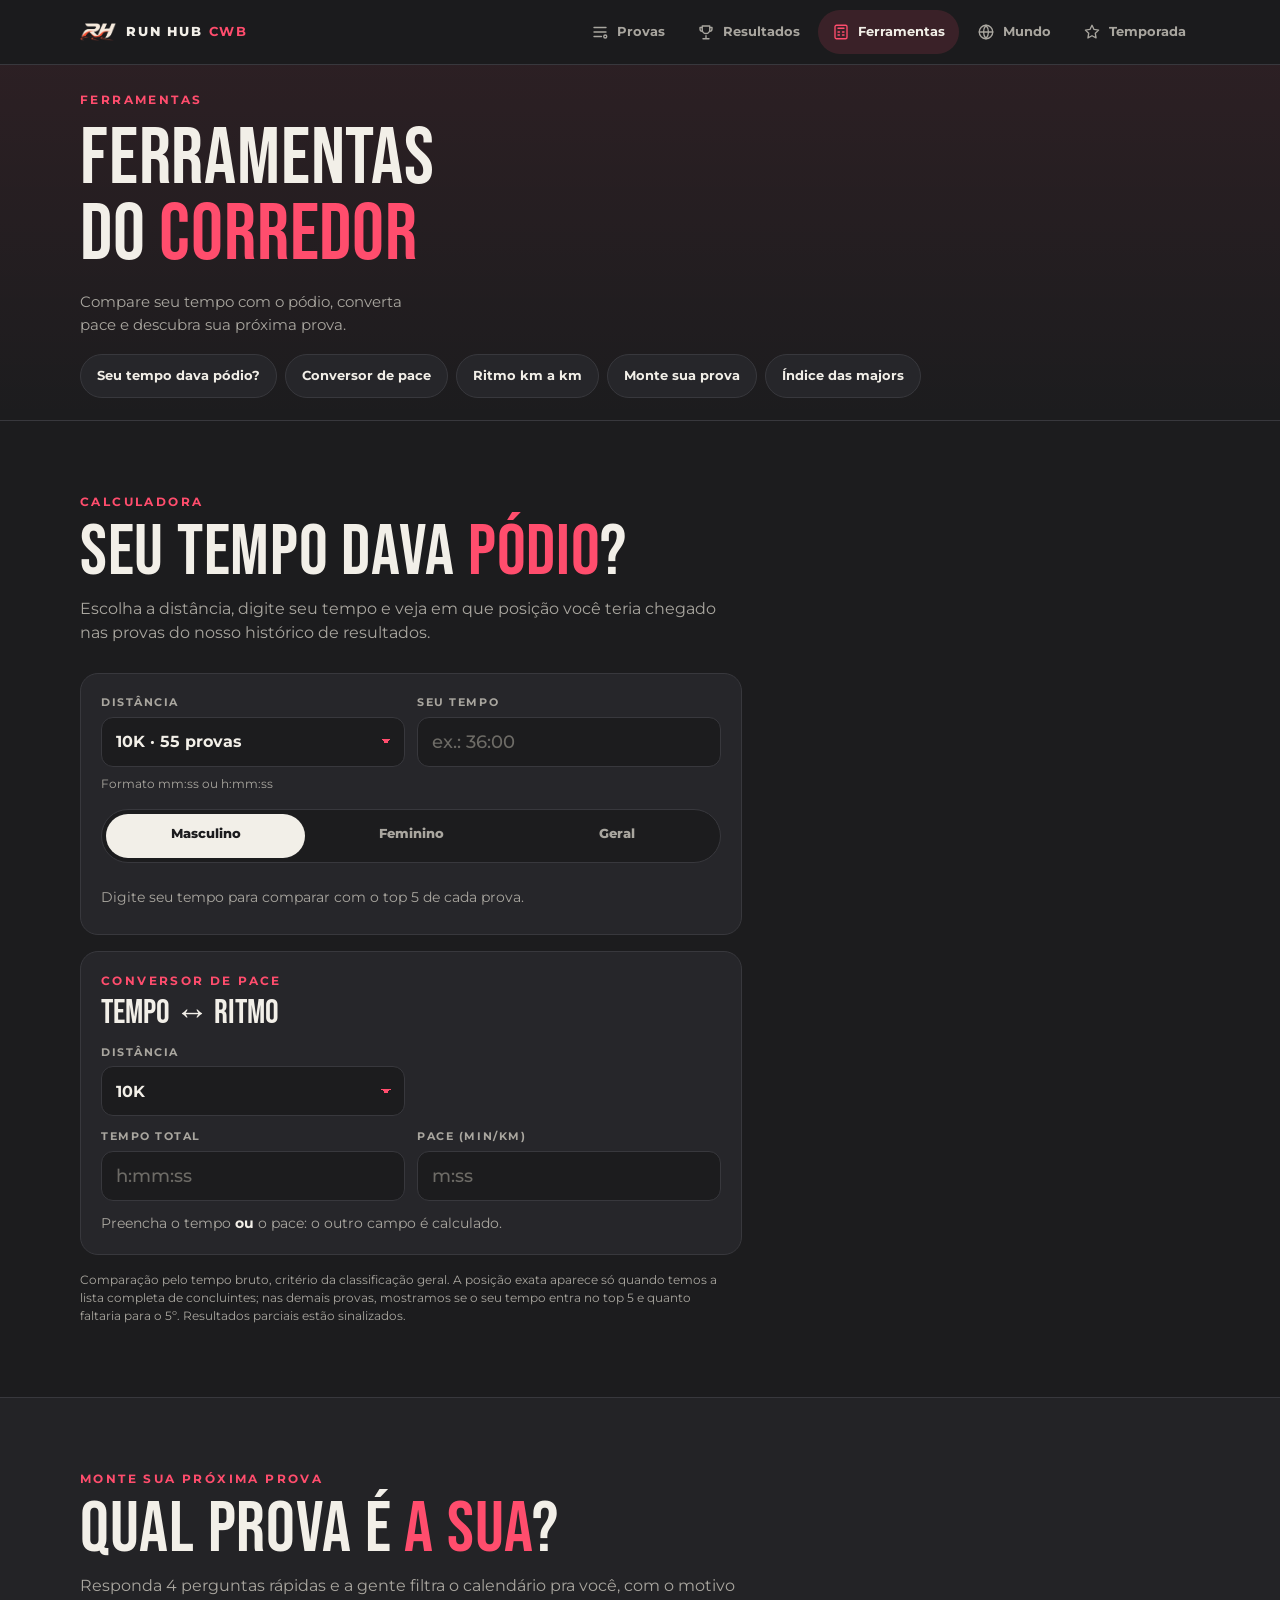
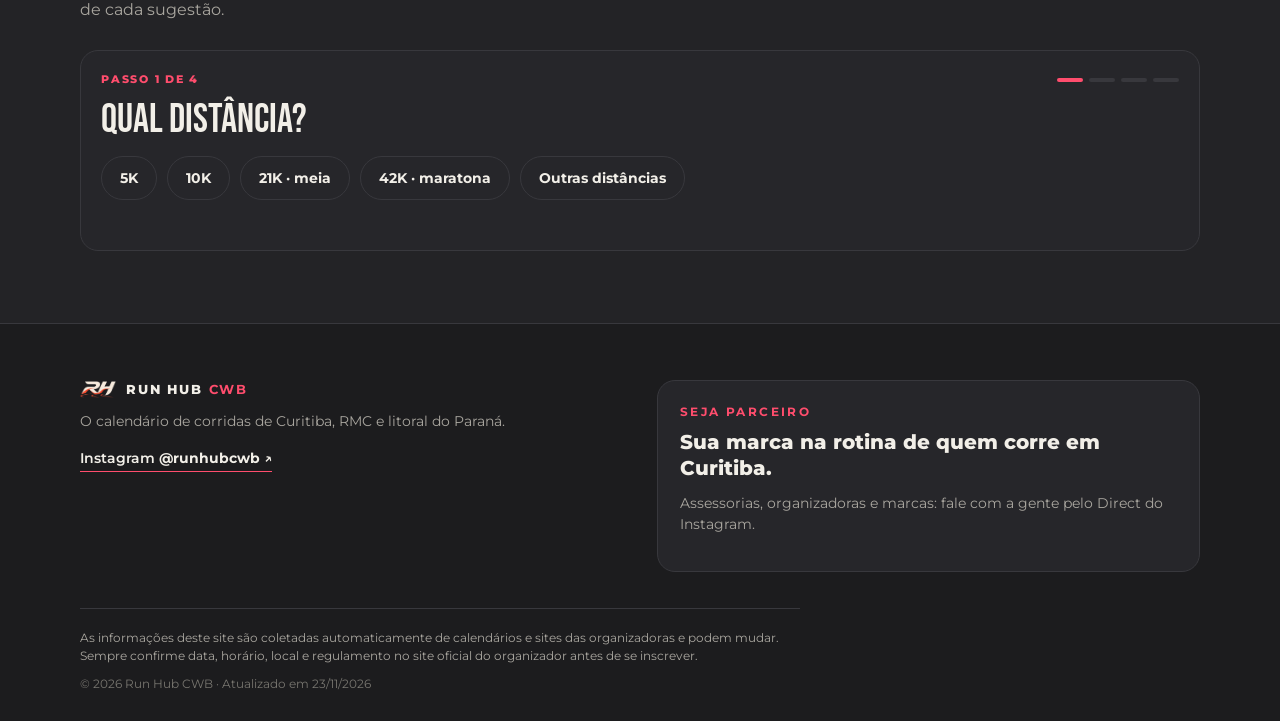
==== commit 29f2daf8: "Rotina 23/11: 8 provas novas no calendário, resultados 20-22/11 atualizados e Provas pelo mundo revi" ====
--- a/ferramentas.html
+++ b/ferramentas.html
@@ -44,12 +44,12 @@
   </div>
   <p class="cnote">Comparação pelo tempo bruto, critério da classificação geral. A posição exata aparece só quando temos a lista completa de concluintes; nas demais provas, mostramos se o seu tempo entra no top 5 e quanto faltaria para o 5º. Resultados parciais estão sinalizados.</p>
   <div id="share-box" class="share-box" hidden></div>
-  <script id="rh-results" type="application/json">[{"id": "correr-e-massa-10k", "nome": "Circuito Correr é Massa Apostou Loterias - Etapa Curitiba", "curto": "Correr é Massa 10K", "data": "22/11", "iso": "2026-11-22", "cidade": "Curitiba", "dist": "10K", "km": 10, "mod": "Geral 10K", "plat": "Cronoserv", "tempo": "bruto", "parcial": true, "fonte": "https://www.cronoserv.com.br/evento/3779?tab=result&race=6032", "top5": {"M": [2266, 2314, 2326, 2464, 2487], "F": [2498, 2628, 2659, 2712, 2728]}, "full": null}, {"id": "correr-e-massa-5k", "nome": "Circuito Correr é Massa Apostou Loterias - Etapa Curitiba", "curto": "Correr é Massa 5K", "data": "22/11", "iso": "2026-11-22", "cidade": "Curitiba", "dist": "5K", "km": 5, "mod": "Geral 5K", "plat": "Cronoserv", "tempo": "bruto", "parcial": true, "fonte": "https://www.cronoserv.com.br/evento/3779?tab=result&race=6034", "top5": {"M": [1150, 1153, 1192, 1199, 1200], "F": [1268, 1366, 1421, 1446, 1449]}, "full": null}, {"id": "condor-paranagua-10k", "nome": "Condor Running - Etapa Paranaguá", "curto": "Condor Paranaguá 10K", "data": "22/11", "iso": "2026-11-22", "cidade": "Paranaguá", "dist": "10K", "km": 10, "mod": "Geral 10K", "plat": "Cronoserv", "tempo": "bruto", "parcial": true, "fonte": "https://www.cronoserv.com.br/evento/3778?tab=result&race=6029", "top5": {"M": [2115, 2215, 2276, 2300, 2443], "F": [2735, 2773, 2854, 2934, 2935]}, "full": null}, {"id": "condor-paranagua-5k", "nome": "Condor Running - Etapa Paranaguá", "curto": "Condor Paranaguá 5K", "data": "22/11", "iso": "2026-11-22", "cidade": "Paranaguá", "dist": "5K", "km": 5, "mod": "Geral 5K", "plat": "Cronoserv", "tempo": "bruto", "parcial": true, "fonte": "https://www.cronoserv.com.br/evento/3778?tab=result&race=6030", "top5": {"M": [1033, 1051, 1057, 1075, 1107], "F": [1264, 1277, 1301, 1316, 1358]}, "full": null}, {"id": "jacomar-10k", "nome": "Corrida e Caminhada Jacomar 60 Anos", "curto": "Jacomar 60 Anos 10K", "data": "22/11", "iso": "2026-11-22", "cidade": "São José dos Pinhais", "dist": "10K", "km": 10, "mod": "Corrida 10K", "plat": "Assessocor", "tempo": "bruto", "parcial": true, "fonte": "https://app.assessocor.online/resultado/261111", "top5": {"M": [1895, 1931, 1967, 1975, 2015], "F": [2207, 2236, 2273, 2458, 2466]}, "full": null}, {"id": "jacomar-5k", "nome": "Corrida e Caminhada Jacomar 60 Anos", "curto": "Jacomar 60 Anos 5K", "data": "22/11", "iso": "2026-11-22", "cidade": "São José dos Pinhais", "dist": "5K", "km": 5, "mod": "Corrida 5K", "plat": "Assessocor", "tempo": "bruto", "parcial": true, "fonte": "https://app.assessocor.online/resultado/261111", "top5": {"M": [933, 942, 954, 958, 980], "F": [1102, 1150, 1207, 1249, 1288]}, "full": null}, {"id": "lua-cheia-8k", "nome": "Corrida da Lua Cheia (174ª edição)", "curto": "Lua Cheia 8K", "data": "21/11", "iso": "2026-11-21", "cidade": "Colombo", "dist": "8K", "km": 8, "mod": "Corrida 8K", "plat": "Assessocor", "tempo": "bruto", "parcial": false, "fonte": "https://app.assessocor.online/resultado/261115", "top5": {"M": [1704, 1791, 1868, 1896, 1917], "F": [2387, 2450, 2522, 2582, 2591]}, "full": null}, {"id": "lua-cheia-4k", "nome": "Corrida da Lua Cheia (174ª edição)", "curto": "Lua Cheia 4K", "data": "21/11", "iso": "2026-11-21", "cidade": "Colombo", "dist": "4K", "km": 4, "mod": "Corrida 4K", "plat": "Assessocor", "tempo": "bruto", "parcial": false, "fonte": "https://app.assessocor.online/resultado/261115", "top5": {"M": [889, 907, 940, 967, 979], "F": [1096, 1138, 1149, 1196, 1204]}, "full": null}, {"id": "procorrer-mizuno-5k", "nome": "Final Circuito Procorrer - Etapa Mizuno", "curto": "Final Procorrer", "data": "21/11", "iso": "2026-11-21", "cidade": "Curitiba", "dist": "5K", "km": 5, "mod": "Mizuno Rua 5K", "plat": "Cronoserv", "tempo": "bruto", "parcial": true, "fonte": "https://www.cronoserv.com.br/evento/3782?tab=result&race=6041", "top5": {"M": [884, 944, 967, 1002, 1003], "F": [1233, 1234, 1263, 1305, 1329]}, "full": null}, {"id": "lucas-rosa-5k", "nome": "Corrida Lucas Rosa", "curto": "Lucas Rosa", "data": "20/11", "iso": "2026-11-20", "cidade": "Araucária", "dist": "5K", "km": 5, "mod": "Corrida 5K", "plat": "Assessocor", "tempo": "bruto", "parcial": false, "fonte": "https://app.assessocor.online/resultado/261112", "top5": {"M": [965, 991, 1013, 1035, 1037], "F": [1260, 1321, 1327, 1328, 1332]}, "full": null}, {"id": "pinhais-gm-10k", "nome": "7ª Corrida Noturna da Guarda Municipal de Pinhais", "curto": "Guarda Municipal de Pinhais", "data": "14/11", "iso": "2026-11-14", "cidade": "Pinhais", "dist": "10K", "km": 10, "mod": "Comunidade 10K", "plat": "Assessocor", "tempo": "bruto", "parcial": false, "fonte": "https://app.assessocor.online/resultado/261108", "top5": {"M": [2190, 2220, 2221, 2261, 2272], "F": [2962, 2971, 3070, 3091, 3143]}, "full": null}, {"id": "pinhais-gm-5k", "nome": "7ª Corrida Noturna da Guarda Municipal de Pinhais", "curto": "Guarda Municipal de Pinhais", "data": "14/11", "iso": "2026-11-14", "cidade": "Pinhais", "dist": "5K", "km": 5, "mod": "Comunidade 5K", "plat": "Assessocor", "tempo": "bruto", "parcial": false, "fonte": "https://app.assessocor.online/resultado/261108", "top5": {"M": [1030, 1041, 1042, 1053, 1064], "F": [1286, 1312, 1343, 1369, 1374]}, "full": null}, {"id": "capela-pmpr-5k", "nome": "1ª Corrida da Capela da PMPR", "curto": "Capela da PMPR", "data": "08/11", "iso": "2026-11-08", "cidade": "Curitiba", "dist": "5K", "km": 5, "mod": "Geral 5K", "plat": "Assessocor", "tempo": "bruto", "parcial": false, "fonte": "https://app.assessocor.online/resultado/261104", "top5": {"M": [1083, 1095, 1118, 1163, 1177], "F": [1302, 1381, 1432, 1434, 1455]}, "full": null}, {"id": "caocorrida-cioc-5k", "nome": "2ª Cãocorrida CIOC", "curto": "Cãocorrida CIOC", "data": "08/11", "iso": "2026-11-08", "cidade": "São José dos Pinhais", "dist": "5K", "km": 5, "mod": "Corrida 5K", "plat": "Assessocor", "tempo": "bruto", "parcial": false, "fonte": "https://app.assessocor.online/resultado/261105", "top5": {"M": [1092, 1114, 1115, 1120, 1148], "F": [1284, 1363, 1366, 1378, 1425]}, "full": null}, {"id": "multirun-10k", "nome": "Corrida MultiRun (Grupo Multilit)", "curto": "MultiRun", "data": "08/11", "iso": "2026-11-08", "cidade": "São José dos Pinhais", "dist": "10K", "km": 10, "mod": "Solo 10K", "plat": "Assessocor", "tempo": "bruto", "parcial": false, "fonte": "https://app.assessocor.online/resultado/261103", "top5": {"M": [2341, 2379, 2491, 2582, 2669], "F": [2966, 3342, 3393, 3419, 3493]}, "full": null}, {"id": "eco-run-campo-largo-10k", "nome": "Circuito Eco Run - Campo Largo", "curto": "Eco Run Campo Largo", "data": "08/11", "iso": "2026-11-08", "cidade": "Campo Largo", "dist": "10K", "km": 10, "mod": "Corrida 10K", "plat": "Ativo", "tempo": "bruto", "parcial": true, "fonte": "https://www.o2corre.com.br/resultado/40326/", "top5": {"M": [2302, 2364, 2403, 2438, 2449], "F": [2933, 3052, 3111, 3130, 3197]}, "full": null}, {"id": "eco-run-campo-largo-5k", "nome": "Circuito Eco Run - Campo Largo", "curto": "Eco Run Campo Largo", "data": "08/11", "iso": "2026-11-08", "cidade": "Campo Largo", "dist": "5K", "km": 5, "mod": "Corrida 5K", "plat": "Ativo", "tempo": "bruto", "parcial": true, "fonte": "https://www.o2corre.com.br/resultado/40326/", "top5": {"M": [1080, 1111, 1120, 1138, 1152], "F": [1229, 1248, 1337, 1356, 1447]}, "full": null}, {"id": "coxa-run-10k", "nome": "Coxa Run 2026", "curto": "Coxa Run", "data": "08/11", "iso": "2026-11-08", "cidade": "Curitiba", "dist": "10K", "km": 10, "mod": "", "plat": "ChipRun", "tempo": "bruto", "parcial": false, "fonte": "https://chiprun.com.br/evento/coxa-run-2026/", "top5": {"M": [1969, 2052, 2079, 2118, 2123], "F": [2224, 2409, 2409, 2479, 2491]}, "full": null}, {"id": "coxa-run-5k", "nome": "Coxa Run 2026", "curto": "Coxa Run", "data": "08/11", "iso": "2026-11-08", "cidade": "Curitiba", "dist": "5K", "km": 5, "mod": "", "plat": "ChipRun", "tempo": "bruto", "parcial": false, "fonte": "https://chiprun.com.br/evento/coxa-run-2026/", "top5": {"M": [996, 1009, 1015, 1044, 1051], "F": [1192, 1248, 1254, 1267, 1292]}, "full": null}, {"id": "arauco-10k", "nome": "Corrida Arauco", "curto": "Arauco", "data": "07/11", "iso": "2026-11-07", "cidade": "Araucária", "dist": "10K", "km": 10, "mod": "Geral 10K", "plat": "ChipRun", "tempo": "bruto", "parcial": false, "fonte": "https://chiprun.com.br/evento/corridas-aent-corrida-arauco/", "top5": {"M": [2125, 2128, 2296, 2353, 2391], "F": [2751, 2756, 2765, 2788, 2820]}, "full": null}, {"id": "arauco-5k", "nome": "Corrida Arauco", "curto": "Arauco", "data": "07/11", "iso": "2026-11-07", "cidade": "Araucária", "dist": "5K", "km": 5, "mod": "Geral 5K", "plat": "ChipRun", "tempo": "bruto", "parcial": false, "fonte": "https://chiprun.com.br/evento/corridas-aent-corrida-arauco/", "top5": {"M": [980, 1053, 1061, 1071, 1073], "F": [1244, 1260, 1267, 1291, 1293]}, "full": null}, {"id": "corrida-do-fogo-10k", "nome": "8ª Corrida do Fogo", "curto": "Corrida do Fogo", "data": "01/11", "iso": "2026-11-01", "cidade": "Curitiba", "dist": "10K", "km": 10, "mod": "Comunidade 10K", "plat": "Assessocor", "tempo": "bruto", "parcial": false, "fonte": "https://app.assessocor.online/resultado/261101", "top5": {"M": [2007, 2104, 2140, 2238, 2248], "F": [2300, 2552, 2624, 2656, 2744]}, "full": null}, {"id": "corrida-do-fogo-5k", "nome": "8ª Corrida do Fogo", "curto": "Corrida do Fogo", "data": "01/11", "iso": "2026-11-01", "cidade": "Curitiba", "dist": "5K", "km": 5, "mod": "Comunidade 5K", "plat": "Assessocor", "tempo": "bruto", "parcial": false, "fonte": "https://app.assessocor.online/resultado/261101", "top5": {"M": [994, 1038, 1077, 1093, 1102], "F": [1206, 1271, 1289, 1325, 1329]}, "full": null}, {"id": "bope-10k", "nome": "5ª Corrida do BOPE", "curto": "BOPE", "data": "01/11", "iso": "2026-11-01", "cidade": "São José dos Pinhais", "dist": "10K", "km": 10, "mod": "Geral 10K", "plat": "Cronoserv", "tempo": "bruto", "parcial": false, "fonte": "https://www.cronoserv.com.br/evento/3753?tab=result&race=5937", "top5": {"M": [1963, 2009, 2013, 2073, 2088], "F": [2402, 2431, 2528, 2622, 2661]}, "full": null}, {"id": "bope-5k", "nome": "5ª Corrida do BOPE", "curto": "BOPE", "data": "01/11", "iso": "2026-11-01", "cidade": "São José dos Pinhais", "dist": "5K", "km": 5, "mod": "Geral 5K", "plat": "Cronoserv", "tempo": "bruto", "parcial": false, "fonte": "https://www.cronoserv.com.br/evento/3753?tab=result&race=5939", "top5": {"M": [925, 943, 984, 1026, 1041], "F": [1110, 1143, 1175, 1221, 1240]}, "full": null}, {"id": "circuito-curitiba-4-10k", "nome": "Circuito Curitiba de Corridas de Rua 2026 - 4ª Etapa", "curto": "Circuito Curitiba 4ª", "data": "01/11", "iso": "2026-11-01", "cidade": "Curitiba", "dist": "10K", "km": 10, "mod": "", "plat": "ChipRun", "tempo": "bruto", "parcial": false, "fonte": "https://chiprun.com.br/evento/circuito-curitiba-de-corridas-de-rua-2026-etapa-4/", "top5": {"M": [2210, 2316, 2335, 2358, 2366], "F": [2853, 2892, 2942, 2949, 2970]}, "full": null}, {"id": "circuito-curitiba-4-5k", "nome": "Circuito Curitiba de Corridas de Rua 2026 - 4ª Etapa", "curto": "Circuito Curitiba 4ª", "data": "01/11", "iso": "2026-11-01", "cidade": "Curitiba", "dist": "5K", "km": 5, "mod": "", "plat": "ChipRun", "tempo": "bruto", "parcial": false, "fonte": "https://chiprun.com.br/evento/circuito-curitiba-de-corridas-de-rua-2026-etapa-4/", "top5": {"M": [1149, 1160, 1205, 1237, 1240], "F": [1451, 1454, 1488, 1508, 1560]}, "full": null}, {"id": "lupo-corre-curitiba-10k", "nome": "Lupo Sport Corre Curitiba 2026", "curto": "Lupo Corre Curitiba", "data": "01/11", "iso": "2026-11-01", "cidade": "Curitiba", "dist": "10K", "km": 10, "mod": "", "plat": "ChipRun", "tempo": "bruto", "parcial": true, "fonte": "https://chiprun.com.br/tempo-real/lupo-sport-corre-curitiba/", "top5": {"M": [2063, 2093, 2176, 2177, 2231], "F": [2563, 2733, 2738, 2814, 2834]}, "full": null}, {"id": "lupo-corre-curitiba-5k", "nome": "Lupo Sport Corre Curitiba 2026", "curto": "Lupo Corre Curitiba", "data": "01/11", "iso": "2026-11-01", "cidade": "Curitiba", "dist": "5K", "km": 5, "mod": "", "plat": "ChipRun", "tempo": "bruto", "parcial": true, "fonte": "https://chiprun.com.br/tempo-real/lupo-sport-corre-curitiba/", "top5": {"M": [982, 993, 1037, 1082, 1097], "F": [1138, 1187, 1309, 1355, 1367]}, "full": null}, {"id": "km1-sjp-5k", "nome": "Corrida Km1 - Etapa São José dos Pinhais", "curto": "Km1 SJP", "data": "01/11", "iso": "2026-11-01", "cidade": "São José dos Pinhais", "dist": "5K", "km": 5, "mod": "Geral 5K", "plat": "Cronoserv", "tempo": "bruto", "parcial": false, "fonte": "https://www.cronoserv.com.br/evento/3757?tab=result&race=5951", "top5": {"M": [1058, 1123, 1128, 1139, 1152], "F": [1307, 1320, 1352, 1441, 1468]}, "full": null}, {"id": "mae-do-rocio-5k", "nome": "Corrida e Caminhada com a Mãe do Rocio", "curto": "Mãe do Rocio", "data": "01/11", "iso": "2026-11-01", "cidade": "Paranaguá", "dist": "5K", "km": 5, "mod": "", "plat": "ChipRun", "tempo": "bruto", "parcial": false, "fonte": "https://chiprun.com.br/evento/corrida-e-caminhada-com-a-mae-do-rocio-padroeira-do-parana/", "top5": {"M": [982, 994, 1025, 1034, 1035], "F": [1209, 1263, 1276, 1300, 1319]}, "full": null}, {"id": "night-run-pinhais-10k", "nome": "Santander Night Run Curitiba 2026", "curto": "Night Run", "data": "31/10", "iso": "2026-10-31", "cidade": "Pinhais", "dist": "10K", "km": 10, "mod": "Corrida 10K", "plat": "Ativo", "tempo": "bruto", "parcial": true, "fonte": "https://www.o2corre.com.br/resultado/40107/", "top5": {"M": [2238, 2325, 2344, 2394, 2485], "F": [2706, 2750, 2861, 2869, 2884]}, "full": null}, {"id": "night-run-pinhais-5k", "nome": "Santander Night Run Curitiba 2026", "curto": "Night Run", "data": "31/10", "iso": "2026-10-31", "cidade": "Pinhais", "dist": "5K", "km": 5, "mod": "Corrida 5K", "plat": "Ativo", "tempo": "bruto", "parcial": true, "fonte": "https://www.o2corre.com.br/resultado/40107/", "top5": {"M": [1027, 1080, 1104, 1130, 1137], "F": [1224, 1361, 1372, 1373, 1395]}, "full": null}, {"id": "gma-araucaria-10k", "nome": "7ª Corrida Noturna da Guarda Municipal de Araucária", "curto": "Noturna GMA Araucária", "data": "30/10", "iso": "2026-10-30", "cidade": "Araucária", "dist": "10K", "km": 10, "mod": "Comunidade 10K", "plat": "Assessocor", "tempo": "bruto", "parcial": false, "fonte": "https://app.assessocor.online/resultado/261012", "top5": {"M": [1989, 2018, 2084, 2199, 2219], "F": [2618, 2635, 2744, 2750, 2759]}, "full": null}, {"id": "gma-araucaria-5k", "nome": "7ª Corrida Noturna da Guarda Municipal de Araucária", "curto": "Noturna GMA Araucária", "data": "30/10", "iso": "2026-10-30", "cidade": "Araucária", "dist": "5K", "km": 5, "mod": "Comunidade 5K", "plat": "Assessocor", "tempo": "bruto", "parcial": false, "fonte": "https://app.assessocor.online/resultado/261012", "top5": {"M": [988, 1025, 1040, 1070, 1080], "F": [1231, 1232, 1257, 1333, 1352]}, "full": null}, {"id": "graciosa-21k", "nome": "Half Marathon Serra da Graciosa 2026", "curto": "Serra da Graciosa", "data": "24/10", "iso": "2026-10-24", "cidade": "Quatro Barras", "dist": "21K", "km": 21, "mod": "", "plat": "Assessocor", "tempo": "bruto", "parcial": false, "fonte": "https://app.assessocor.online/resultado/261009", "top5": {"M": [5537, 5672, 5998, 6106, 6110], "F": [5867, 7205, 7508, 8130, 8247]}, "full": null}, {"id": "graciosa-10k", "nome": "Half Marathon Serra da Graciosa 2026", "curto": "Serra da Graciosa", "data": "24/10", "iso": "2026-10-24", "cidade": "Quatro Barras", "dist": "10K", "km": 10, "mod": "", "plat": "Assessocor", "tempo": "bruto", "parcial": false, "fonte": "https://app.assessocor.online/resultado/261009", "top5": {"M": [2584, 2585, 2620, 2780, 2787], "F": [3372, 3373, 3606, 3700, 3703]}, "full": null}, {"id": "graciosa-5k", "nome": "Half Marathon Serra da Graciosa 2026", "curto": "Serra da Graciosa", "data": "24/10", "iso": "2026-10-24", "cidade": "Quatro Barras", "dist": "5K", "km": 5, "mod": "", "plat": "Assessocor", "tempo": "bruto", "parcial": false, "fonte": "https://app.assessocor.online/resultado/261009", "top5": {"M": [1358, 1365, 1406, 1601, 1622], "F": [1498, 1888, 1948, 2012, 2055]}, "full": null}, {"id": "outubro-rosa-piraquara-5k", "nome": "Outubro Rosa Night Run", "curto": "Outubro Rosa Piraquara", "data": "24/10", "iso": "2026-10-24", "cidade": "Piraquara", "dist": "5K", "km": 5, "mod": "", "plat": "Assessocor", "tempo": "bruto", "parcial": false, "fonte": "https://app.assessocor.online/resultado/261011", "top5": {"M": [1090, 1135, 1147, 1151, 1175], "F": [1303, 1316, 1360, 1417, 1418]}, "full": null}, {"id": "cuide-se-5k", "nome": "10ª Corrida Cuide-se Agora, Cuide-se Sempre", "curto": "Cuide-se", "data": "18/10", "iso": "2026-10-18", "cidade": "São José dos Pinhais", "dist": "5K", "km": 5, "mod": "", "plat": "Assessocor", "tempo": "bruto", "parcial": false, "fonte": "https://app.assessocor.online/resultado/261021", "top5": {"M": [1001, 1005, 1019, 1036, 1068], "F": [1203, 1320, 1328, 1340, 1348]}, "full": null}, {"id": "triathlon-primavera-corrida-5k", "nome": "21º Circuito Triathlon Primavera", "curto": "Triathlon Primavera", "data": "18/10", "iso": "2026-10-18", "cidade": "Matinhos", "dist": "5K", "km": 5, "mod": "Corrida 5K (etapa do triathlon)", "plat": "ChipRun", "tempo": "bruto", "parcial": false, "fonte": "https://chiprun.com.br/evento/21o-circuito-triathlon-primavera-2026/", "top5": {"M": [1005, 1018, 1050, 1058, 1062], "F": [1279, 1299, 1367, 1381, 1399]}, "full": {"M": [1005, 1018, 1050, 1058, 1062, 1106, 1140, 1148, 1164, 1172, 1207, 1217, 1227, 1284, 1359, 1396, 1431, 1439, 1441, 1484, 1492, 1522, 1683, 1725, 1757, 1925, 2140, 2174, 2604], "F": [1279, 1299, 1367, 1381, 1399, 1551, 1553, 1566, 1627, 1639, 1659, 1681, 1695, 1702, 1706, 1720, 1758, 1779, 1876, 1913, 1930, 2034, 2057, 2143, 2253, 2336, 2341, 2531, 2604]}}, {"id": "santos-dumont-10k", "nome": "V Corrida Santos Dumont", "curto": "Santos Dumont", "data": "16/10", "iso": "2026-10-16", "cidade": "Curitiba", "dist": "10K", "km": 10, "mod": "", "plat": "ChipRun", "tempo": "bruto", "parcial": false, "fonte": "https://chiprun.com.br/evento/v-corrida-santos-dumont-cindacta-ii-2026/", "top5": {"M": [1869, 1927, 1984, 1994, 2134], "F": [2531, 2585, 2611, 2629, 2642]}, "full": null}, {"id": "santos-dumont-5k", "nome": "V Corrida Santos Dumont", "curto": "Santos Dumont", "data": "16/10", "iso": "2026-10-16", "cidade": "Curitiba", "dist": "5K", "km": 5, "mod": "", "plat": "ChipRun", "tempo": "bruto", "parcial": false, "fonte": "https://chiprun.com.br/evento/v-corrida-santos-dumont-cindacta-ii-2026/", "top5": {"M": [954, 961, 988, 1033, 1035], "F": [1085, 1104, 1215, 1228, 1252]}, "full": null}, {"id": "infantaria-10k", "nome": "20 Runners · Corrida da Infantaria", "curto": "Corrida da Infantaria", "data": "11/10", "iso": "2026-10-11", "cidade": "Curitiba", "dist": "10K", "km": 10, "mod": "10K geral (sem a categoria militar)", "plat": "ChipRun", "tempo": "bruto", "parcial": false, "fonte": "https://chiprun.com.br/evento/20-runners-corrida-da-infantaria/", "top5": {"M": [1987, 1995, 2303, 2309, 2328], "F": [2451, 2514, 2721, 2898, 2974]}, "full": null}, {"id": "infantaria-5k", "nome": "20 Runners · Corrida da Infantaria", "curto": "Corrida da Infantaria", "data": "11/10", "iso": "2026-10-11", "cidade": "Curitiba", "dist": "5K", "km": 5, "mod": "", "plat": "ChipRun", "tempo": "bruto", "parcial": false, "fonte": "https://chiprun.com.br/evento/20-runners-corrida-da-infantaria/", "top5": {"M": [1003, 1014, 1022, 1111, 1158], "F": [1151, 1291, 1293, 1327, 1443]}, "full": null}, {"id": "legislativo-araucaria-5k", "nome": "Corrida do Legislativo · Araucária", "curto": "Legislativo Araucária", "data": "11/10", "iso": "2026-10-11", "cidade": "Araucária", "dist": "5K", "km": 5, "mod": "", "plat": "Assessocor", "tempo": "bruto", "parcial": false, "fonte": "https://app.assessocor.online/resultado/260310", "top5": {"M": [951, 985, 1036, 1069, 1073], "F": [1182, 1185, 1205, 1216, 1276]}, "full": null}, {"id": "rbs-run-21k", "nome": "RBS Run · Meia Maratona de Rio Branco do Sul", "curto": "RBS Run", "data": "11/10", "iso": "2026-10-11", "cidade": "Rio Branco do Sul", "dist": "21K", "km": 21, "mod": "", "plat": "ChipRun", "tempo": "bruto", "parcial": false, "fonte": "https://chiprun.com.br/evento/rbs-run-meia-maratona-de-rio-branco-do-sul-2026/", "top5": {"M": [4522, 4862, 4909, 4952, 4975], "F": [5984, 6243, 6421, 6459, 6501]}, "full": null}, {"id": "outubro-rosa-paranagua-10k", "nome": "1ª Corrida e Caminhada Outubro Rosa · Instituto Peito Aberto", "curto": "Outubro Rosa Paranaguá", "data": "03/10", "iso": "2026-10-03", "cidade": "Paranaguá", "dist": "10K", "km": 10, "mod": "", "plat": "ChipRun", "tempo": "bruto", "parcial": false, "fonte": "https://chiprun.com.br/evento/1a-corrida-e-caminhada-outubro-rosa-instituto-peito-aberto/", "top5": {"M": [2142, 2164, 2166, 2269, 2307], "F": [2656, 2722, 2749, 2771, 2790]}, "full": null}, {"id": "outubro-rosa-paranagua-5k", "nome": "1ª Corrida e Caminhada Outubro Rosa · Instituto Peito Aberto", "curto": "Outubro Rosa Paranaguá", "data": "03/10", "iso": "2026-10-03", "cidade": "Paranaguá", "dist": "5K", "km": 5, "mod": "", "plat": "ChipRun", "tempo": "bruto", "parcial": false, "fonte": "https://chiprun.com.br/evento/1a-corrida-e-caminhada-outubro-rosa-instituto-peito-aberto/", "top5": {"M": [1019, 1027, 1066, 1088, 1118], "F": [1212, 1237, 1303, 1344, 1357]}, "full": null}, {"id": "2a-unirun-farmacias-unipreco-10k", "nome": "2ª Unirun Farmácias Unipreço", "curto": "Unirun Unipreço", "data": "27/09", "iso": "2026-09-27", "cidade": "Curitiba", "dist": "10K", "km": 10, "mod": "", "plat": "ChipRun", "tempo": "bruto", "parcial": false, "fonte": "https://chiprun.com.br/evento/2a-unirun-farmacias-unipreco/", "top5": {"M": [2056, 2061, 2185, 2202, 2203], "F": [2549, 2567, 2699, 2753, 2767]}, "full": null}, {"id": "xix-corrida-da-policia-civil-do-parana-10k", "nome": "XIX Corrida da Polícia Civil do Paraná", "curto": "Polícia Civil do Paraná", "data": "27/09", "iso": "2026-09-27", "cidade": "Curitiba", "dist": "10K", "km": 10, "mod": "", "plat": "ChipRun", "tempo": "bruto", "parcial": false, "fonte": "https://chiprun.com.br/evento/xix-corrida-da-policia-civil-do-parana-2026/", "top5": {"M": [2011, 2028, 2060, 2178, 2268], "F": [2596, 2714, 2714, 2770, 2771]}, "full": null}, {"id": "2a-unirun-farmacias-unipreco-5k", "nome": "2ª Unirun Farmácias Unipreço", "curto": "Unirun Unipreço", "data": "27/09", "iso": "2026-09-27", "cidade": "Curitiba", "dist": "5K", "km": 5, "mod": "", "plat": "ChipRun", "tempo": "bruto", "parcial": false, "fonte": "https://chiprun.com.br/evento/2a-unirun-farmacias-unipreco/", "top5": {"M": [1001, 1020, 1054, 1068, 1072], "F": [1220, 1271, 1275, 1289, 1294]}, "full": null}, {"id": "xix-corrida-da-policia-civil-do-parana-5k", "nome": "XIX Corrida da Polícia Civil do Paraná", "curto": "Polícia Civil do Paraná", "data": "27/09", "iso": "2026-09-27", "cidade": "Curitiba", "dist": "5K", "km": 5, "mod": "", "plat": "ChipRun", "tempo": "bruto", "parcial": false, "fonte": "https://chiprun.com.br/evento/xix-corrida-da-policia-civil-do-parana-2026/", "top5": {"M": [959, 1064, 1089, 1123, 1153], "F": [1209, 1253, 1262, 1300, 1309]}, "full": null}, {"id": "10a-corrida-e-caminhada-contra-o-cancer--10k", "nome": "10ª Corrida e Caminhada contra o Câncer de Paranaguá", "curto": "Contra o Câncer", "data": "20/09", "iso": "2026-09-20", "cidade": "Paranaguá", "dist": "10K", "km": 10, "mod": "", "plat": "ChipRun", "tempo": "bruto", "parcial": false, "fonte": "https://chiprun.com.br/evento/10a-corrida-e-caminhada-contra-o-cancer-de-paranagua/", "top5": {"M": [2199, 2345, 2354, 2406, 2466], "F": [2445, 2456, 2701, 2826, 2875]}, "full": null}, {"id": "circuito-curitiba-de-corridas-de-rua-202-10k", "nome": "Circuito Curitiba de Corridas de Rua – Etapa 3", "curto": "Circuito Curitiba – Etapa 3", "data": "20/09", "iso": "2026-09-20", "cidade": "Curitiba", "dist": "10K", "km": 10, "mod": "", "plat": "ChipRun", "tempo": "bruto", "parcial": false, "fonte": "https://chiprun.com.br/evento/circuito-curitiba-de-corridas-de-rua-2026-etapa-2-2/", "top5": {"M": [2097, 2223, 2235, 2258, 2280], "F": [2715, 2738, 2756, 2759, 2833]}, "full": null}, {"id": "corrida-animal-2a-edicao-10k", "nome": "Corrida Animal - 2ª Edição", "curto": "Corrida Animal", "data": "20/09", "iso": "2026-09-20", "cidade": "Campo Largo", "dist": "10K", "km": 10, "mod": "", "plat": "Assessocor", "tempo": "bruto", "parcial": false, "fonte": "https://app.assessocor.online/resultado/260911", "top5": {"M": [2430, 2573, 2597, 2618, 2731], "F": [3027, 3065, 3120, 3154, 3201]}, "full": null}, {"id": "corrida-associacao-volvo-10k", "nome": "Corrida Associação Volvo", "curto": "Corrida Associação Volvo", "data": "20/09", "iso": "2026-09-20", "cidade": "Curitiba", "dist": "10K", "km": 10, "mod": "", "plat": "Assessocor", "tempo": "bruto", "parcial": false, "fonte": "https://app.assessocor.online/resultado/260920", "top5": {"M": [2089, 2328, 2387, 2400, 2508], "F": [2590, 2876, 3199, 3200, 3316]}, "full": null}, {"id": "10a-corrida-e-caminhada-contra-o-cancer--5k", "nome": "10ª Corrida e Caminhada contra o Câncer de Paranaguá", "curto": "Contra o Câncer", "data": "20/09", "iso": "2026-09-20", "cidade": "Paranaguá", "dist": "5K", "km": 5, "mod": "", "plat": "ChipRun", "tempo": "bruto", "parcial": false, "fonte": "https://chiprun.com.br/evento/10a-corrida-e-caminhada-contra-o-cancer-de-paranagua/", "top5": {"M": [1017, 1045, 1056, 1058, 1083], "F": [1310, 1368, 1390, 1406, 1419]}, "full": null}, {"id": "circuito-curitiba-de-corridas-de-rua-202-5k", "nome": "Circuito Curitiba de Corridas de Rua – Etapa 3", "curto": "Circuito Curitiba – Etapa 3", "data": "20/09", "iso": "2026-09-20", "cidade": "Curitiba", "dist": "5K", "km": 5, "mod": "", "plat": "ChipRun", "tempo": "bruto", "parcial": false, "fonte": "https://chiprun.com.br/evento/circuito-curitiba-de-corridas-de-rua-2026-etapa-2-2/", "top5": {"M": [974, 995, 1026, 1039, 1041], "F": [1227, 1296, 1321, 1424, 1440]}, "full": null}, {"id": "corrida-animal-2a-edicao-5k", "nome": "Corrida Animal - 2ª Edição", "curto": "Corrida Animal", "data": "20/09", "iso": "2026-09-20", "cidade": "Campo Largo", "dist": "5K", "km": 5, "mod": "", "plat": "Assessocor", "tempo": "bruto", "parcial": false, "fonte": "https://app.assessocor.online/resultado/260911", "top5": {"M": [986, 1053, 1067, 1070, 1079], "F": [1209, 1255, 1258, 1279, 1310]}, "full": null}, {"id": "corrida-associacao-volvo-5k", "nome": "Corrida Associação Volvo", "curto": "Corrida Associação Volvo", "data": "20/09", "iso": "2026-09-20", "cidade": "Curitiba", "dist": "5K", "km": 5, "mod": "", "plat": "Assessocor", "tempo": "bruto", "parcial": false, "fonte": "https://app.assessocor.online/resultado/260920", "top5": {"M": [1139, 1235, 1273, 1289, 1313], "F": [1401, 1423, 1440, 1466, 1486]}, "full": null}, {"id": "1a-corrida-e-caminhada-sindaruc-bmai-5k", "nome": "1ª Corrida e Caminhada Sindaruc BMAI", "curto": "Sindaruc BMAI", "data": "19/09", "iso": "2026-09-19", "cidade": "Curitiba", "dist": "5K", "km": 5, "mod": "", "plat": "Assessocor", "tempo": "bruto", "parcial": false, "fonte": "https://app.assessocor.online/resultado/260909", "top5": {"M": [904, 909, 942, 945, 996], "F": [1152, 1185, 1208, 1220, 1246]}, "full": null}, {"id": "corrida-de-rua-natureza-edicao-paranagua-10k", "nome": "Corrida de Rua Natureza - Edição Paranaguá", "curto": "Corrida de Rua Natureza", "data": "13/09", "iso": "2026-09-13", "cidade": "Paranaguá", "dist": "10K", "km": 10, "mod": "", "plat": "Assessocor", "tempo": "bruto", "parcial": false, "fonte": "https://app.assessocor.online/resultado/260908", "top5": {"M": [2114, 2134, 2155, 2184, 2219], "F": [2541, 2551, 2624, 2727, 2734]}, "full": null}, {"id": "2a-corrida-solidaria-da-padroeira-n-sra--5k", "nome": "2ª Corrida Solidária da Padroeira N. Sra. das Dores", "curto": "Padroeira Araucária", "data": "13/09", "iso": "2026-09-13", "cidade": "Araucária", "dist": "5K", "km": 5, "mod": "", "plat": "Assessocor", "tempo": "bruto", "parcial": false, "fonte": "https://app.assessocor.online/resultado/260907", "top5": {"M": [948, 995, 1059, 1066, 1077], "F": [1207, 1214, 1269, 1294, 1307]}, "full": null}, {"id": "corrida-de-rua-natureza-edicao-paranagua-5k", "nome": "Corrida de Rua Natureza - Edição Paranaguá", "curto": "Corrida de Rua Natureza", "data": "13/09", "iso": "2026-09-13", "cidade": "Paranaguá", "dist": "5K", "km": 5, "mod": "", "plat": "Assessocor", "tempo": "bruto", "parcial": false, "fonte": "https://app.assessocor.online/resultado/260908", "top5": {"M": [1006, 1009, 1030, 1037, 1052], "F": [1266, 1380, 1419, 1419, 1420]}, "full": null}, {"id": "corrida-pela-agua-5k", "nome": "Corrida pela Água", "curto": "Corrida pela Água", "data": "13/09", "iso": "2026-09-13", "cidade": "São José dos Pinhais", "dist": "5K", "km": 5, "mod": "", "plat": "Assessocor", "tempo": "bruto", "parcial": false, "fonte": "https://app.assessocor.online/resultado/260905", "top5": {"M": [949, 950, 991, 1018, 1059], "F": [1150, 1212, 1248, 1319, 1336]}, "full": null}, {"id": "3a-corrida-alcance-run-5k", "nome": "3ª Corrida Alcance Run", "curto": "Corrida Alcance Run", "data": "08/09", "iso": "2026-09-08", "cidade": "Curitiba", "dist": "5K", "km": 5, "mod": "", "plat": "Assessocor", "tempo": "bruto", "parcial": false, "fonte": "https://app.assessocor.online/resultado/260903", "top5": {"M": [1016, 1075, 1077, 1086, 1090], "F": [1140, 1230, 1272, 1370, 1380]}, "full": null}, {"id": "meia-maratona-de-guaratuba-21k", "nome": "Meia Maratona de Guaratuba", "curto": "Meia de Guaratuba", "data": "06/09", "iso": "2026-09-06", "cidade": "Guaratuba", "dist": "21K", "km": 21, "mod": "", "plat": "ChipRun", "tempo": "bruto", "parcial": false, "fonte": "https://chiprun.com.br/evento/meia-maratona-de-guaratuba-2026/", "top5": {"M": [4491, 4660, 4679, 4691, 4701], "F": [5426, 5625, 5641, 5702, 5741]}, "full": null}, {"id": "meia-maratona-de-guaratuba-10k", "nome": "Meia Maratona de Guaratuba", "curto": "Meia de Guaratuba", "data": "06/09", "iso": "2026-09-06", "cidade": "Guaratuba", "dist": "10K", "km": 10, "mod": "", "plat": "ChipRun", "tempo": "bruto", "parcial": false, "fonte": "https://chiprun.com.br/evento/meia-maratona-de-guaratuba-2026/", "top5": {"M": [1969, 2133, 2148, 2182, 2257], "F": [2398, 2435, 2586, 2638, 2663]}, "full": null}, {"id": "meia-maratona-de-guaratuba-5k", "nome": "Meia Maratona de Guaratuba", "curto": "Meia de Guaratuba", "data": "06/09", "iso": "2026-09-06", "cidade": "Guaratuba", "dist": "5K", "km": 5, "mod": "", "plat": "ChipRun", "tempo": "bruto", "parcial": false, "fonte": "https://chiprun.com.br/evento/meia-maratona-de-guaratuba-2026/", "top5": {"M": [1011, 1056, 1075, 1093, 1104], "F": [1199, 1332, 1337, 1365, 1432]}, "full": null}, {"id": "corrida-agosto-lilas-itaperucu-10k", "nome": "Corrida Agosto Lilás - Itaperuçu", "curto": "Corrida Agosto Lilás", "data": "30/08", "iso": "2026-08-30", "cidade": "Itaperuçu", "dist": "10K", "km": 10, "mod": "", "plat": "Assessocor", "tempo": "bruto", "parcial": false, "fonte": "https://app.assessocor.online/resultado/260813", "top5": {"M": [2100, 2267, 2309, 2346, 2357], "F": [2918, 2990, 3013, 3039, 3127]}, "full": null}, {"id": "tech-run-curitiba-10k", "nome": "Tech Run Curitiba", "curto": "Tech Run Curitiba", "data": "30/08", "iso": "2026-08-30", "cidade": "Curitiba", "dist": "10K", "km": 10, "mod": "", "plat": "ChipRun", "tempo": "bruto", "parcial": false, "fonte": "https://chiprun.com.br/evento/tech-run-curitiba-2026/", "top5": {"M": [2124, 2207, 2269, 2370, 2378], "F": [2662, 2803, 2819, 2945, 2976]}, "full": null}, {"id": "1o-corrida-e-caminhada-beneficente-apae--5k", "nome": "1ª Corrida Beneficente APAE de Matinhos e IFPR", "curto": "APAE Matinhos", "data": "30/08", "iso": "2026-08-30", "cidade": "Matinhos", "dist": "5K", "km": 5, "mod": "", "plat": "Assessocor", "tempo": "bruto", "parcial": false, "fonte": "https://app.assessocor.online/resultado/260816", "top5": {"M": [1033, 1040, 1059, 1098, 1137], "F": [1320, 1404, 1450, 1464, 1472]}, "full": null}, {"id": "corrida-agosto-lilas-itaperucu-5k", "nome": "Corrida Agosto Lilás - Itaperuçu", "curto": "Corrida Agosto Lilás", "data": "30/08", "iso": "2026-08-30", "cidade": "Itaperuçu", "dist": "5K", "km": 5, "mod": "", "plat": "Assessocor", "tempo": "bruto", "parcial": false, "fonte": "https://app.assessocor.online/resultado/260813", "top5": {"M": [1148, 1220, 1228, 1228, 1320], "F": [1361, 1389, 1472, 1490, 1557]}, "full": null}, {"id": "tech-run-curitiba-5k", "nome": "Tech Run Curitiba", "curto": "Tech Run Curitiba", "data": "30/08", "iso": "2026-08-30", "cidade": "Curitiba", "dist": "5K", "km": 5, "mod": "", "plat": "ChipRun", "tempo": "bruto", "parcial": false, "fonte": "https://chiprun.com.br/evento/tech-run-curitiba-2026/", "top5": {"M": [1126, 1130, 1134, 1138, 1202], "F": [1226, 1256, 1325, 1366, 1408]}, "full": null}, {"id": "1a-corrida-noturna-do-transito-araucaria-5k", "nome": "1ª Corrida Noturna do Trânsito - Araucária", "curto": "Noturna do Trânsito", "data": "29/08", "iso": "2026-08-29", "cidade": "Araucária", "dist": "5K", "km": 5, "mod": "", "plat": "Assessocor", "tempo": "bruto", "parcial": false, "fonte": "https://app.assessocor.online/resultado/260815", "top5": {"M": [1054, 1068, 1096, 1100, 1113], "F": [1302, 1304, 1379, 1388, 1406]}, "full": null}, {"id": "corrida-do-bem-rotary-club-5k", "nome": "Corrida do Bem - Rotary Club", "curto": "Corrida do Bem Rotary", "data": "29/08", "iso": "2026-08-29", "cidade": "Fazenda Rio Grande", "dist": "5K", "km": 5, "mod": "", "plat": "Assessocor", "tempo": "bruto", "parcial": false, "fonte": "https://app.assessocor.online/resultado/260814", "top5": {"M": [1069, 1073, 1109, 1135, 1150], "F": [1358, 1388, 1400, 1419, 1468]}, "full": null}, {"id": "28a-corrida-pedestre-pmpr-coronel-sarmen-10k", "nome": "28ª Corrida Pedestre PMPR – Coronel Sarmento", "curto": "Corrida PMPR", "data": "23/08", "iso": "2026-08-23", "cidade": "Curitiba", "dist": "10K", "km": 10, "mod": "", "plat": "ChipRun", "tempo": "bruto", "parcial": false, "fonte": "https://chiprun.com.br/evento/28a-corrida-pedestre-pmpr-coronel-sarmento/", "top5": {"M": [1894, 1914, 1932, 1966, 2021], "F": [2274, 2515, 2557, 2598, 2605]}, "full": null}, {"id": "corrida-do-forte-10k", "nome": "Corrida do Forte", "curto": "Corrida do Forte", "data": "23/08", "iso": "2026-08-23", "cidade": "Curitiba", "dist": "10K", "km": 10, "mod": "", "plat": "ChipRun", "tempo": "bruto", "parcial": false, "fonte": "https://chiprun.com.br/evento/corrida-do-forte-2026/", "top5": {"M": [2127, 2195, 2200, 2239, 2296], "F": [2690, 2690, 2848, 2854, 2878]}, "full": null}, {"id": "28a-corrida-pedestre-pmpr-coronel-sarmen-5k", "nome": "28ª Corrida Pedestre PMPR – Coronel Sarmento", "curto": "Corrida PMPR", "data": "23/08", "iso": "2026-08-23", "cidade": "Curitiba", "dist": "5K", "km": 5, "mod": "", "plat": "ChipRun", "tempo": "bruto", "parcial": false, "fonte": "https://chiprun.com.br/evento/28a-corrida-pedestre-pmpr-coronel-sarmento/", "top5": {"M": [988, 1002, 1025, 1028, 1039], "F": [1120, 1149, 1285, 1285, 1289]}, "full": null}, {"id": "alta-run-26-corrida-de-rua-3a-edicao-5k", "nome": "Alta Run 26", "curto": "Alta Run", "data": "23/08", "iso": "2026-08-23", "cidade": "Quatro Barras", "dist": "5K", "km": 5, "mod": "", "plat": "Assessocor", "tempo": "bruto", "parcial": false, "fonte": "https://app.assessocor.online/resultado/260808", "top5": {"M": [1134, 1232, 1255, 1264, 1429], "F": [1427, 1537, 1556, 1563, 1649]}, "full": null}, {"id": "corrida-do-forte-5k", "nome": "Corrida do Forte", "curto": "Corrida do Forte", "data": "23/08", "iso": "2026-08-23", "cidade": "Curitiba", "dist": "5K", "km": 5, "mod": "", "plat": "ChipRun", "tempo": "bruto", "parcial": false, "fonte": "https://chiprun.com.br/evento/corrida-do-forte-2026/", "top5": {"M": [1042, 1055, 1070, 1095, 1104], "F": [1238, 1406, 1408, 1414, 1444]}, "full": null}, {"id": "3a-corrida-amigos-da-apae-pinhais-5k", "nome": "3ª Corrida Amigos da APAE Pinhais", "curto": "Amigos da APAE Pinhais", "data": "22/08", "iso": "2026-08-22", "cidade": "Pinhais", "dist": "5K", "km": 5, "mod": "", "plat": "Assessocor", "tempo": "bruto", "parcial": false, "fonte": "https://app.assessocor.online/resultado/260811", "top5": {"M": [1015, 1016, 1106, 1116, 1128], "F": [1194, 1254, 1261, 1393, 1396]}, "full": null}, {"id": "meia-maratona-de-pinhais-21k", "nome": "Meia Maratona de Pinhais", "curto": "Meia Maratona de Pinhais", "data": "16/08", "iso": "2026-08-16", "cidade": "Pinhais", "dist": "21K", "km": 21, "mod": "", "plat": "ChipRun", "tempo": "bruto", "parcial": false, "fonte": "https://chiprun.com.br/evento/meia-maratona-de-pinhais-2026/", "top5": {"M": [4252, 4267, 4302, 4723, 4753], "F": [4839, 4904, 5055, 5541, 5565]}, "full": null}, {"id": "meia-maratona-de-pinhais-10k", "nome": "Meia Maratona de Pinhais", "curto": "Meia Maratona de Pinhais", "data": "16/08", "iso": "2026-08-16", "cidade": "Pinhais", "dist": "10K", "km": 10, "mod": "", "plat": "ChipRun", "tempo": "bruto", "parcial": false, "fonte": "https://chiprun.com.br/evento/meia-maratona-de-pinhais-2026/", "top5": {"M": [2228, 2295, 2324, 2337, 2426], "F": [2469, 2570, 2619, 2656, 2806]}, "full": null}, {"id": "21o-circuito-triathlon-inverno-5k", "nome": "21º Circuito Triathlon Inverno", "curto": "Circuito Triathlon Inverno", "data": "16/08", "iso": "2026-08-16", "cidade": "Matinhos", "dist": "5K", "km": 5, "mod": "", "plat": "ChipRun", "tempo": "bruto", "parcial": false, "fonte": "https://chiprun.com.br/evento/21o-circuito-triathlon-inverno-2026/", "top5": {"M": [1009, 1082, 1097, 1140, 1148], "F": [1173, 1205, 1307, 1352, 1399]}, "full": null}, {"id": "3a-corrida-rustica-do-rancho-boiadeiro-5k", "nome": "3ª Corrida Rustica do Rancho Boiadeiro", "curto": "Rustica do Rancho Boiadeiro", "data": "16/08", "iso": "2026-08-16", "cidade": "Mandirituba", "dist": "5K", "km": 5, "mod": "", "plat": "Assessocor", "tempo": "bruto", "parcial": false, "fonte": "https://app.assessocor.online/resultado/260810", "top5": {"M": [1304, 1451, 1452, 1453, 1454], "F": [1773, 1800, 1833, 1844, 1850]}, "full": null}, {"id": "circuito-corrida-de-rua-de-sjpinhais-202-10k", "nome": "Circuito Corrida de Rua de SJP - Etapa Pais", "curto": "Circuito SJP Pais", "data": "09/08", "iso": "2026-08-09", "cidade": "São José dos Pinhais", "dist": "10K", "km": 10, "mod": "", "plat": "Assessocor", "tempo": "bruto", "parcial": false, "fonte": "https://app.assessocor.online/resultado/260801", "top5": {"M": [1999, 2031, 2057, 2099, 2197], "F": [2514, 2603, 2732, 2742, 2782]}, "full": null}, {"id": "agro-run-mandirituba-5k", "nome": "Agro Run Mandirituba", "curto": "Agro Run Mandirituba", "data": "09/08", "iso": "2026-08-09", "cidade": "Mandirituba", "dist": "5K", "km": 5, "mod": "", "plat": "ChipRun", "tempo": "bruto", "parcial": false, "fonte": "https://chiprun.com.br/evento/3870/", "top5": {"M": [1077, 1078, 1139, 1140, 1152], "F": [1235, 1411, 1432, 1461, 1487]}, "full": null}, {"id": "circuito-corrida-de-rua-de-sjpinhais-202-5k", "nome": "Circuito Corrida de Rua de SJP - Etapa Pais", "curto": "Circuito SJP Pais", "data": "09/08", "iso": "2026-08-09", "cidade": "São José dos Pinhais", "dist": "5K", "km": 5, "mod": "", "plat": "Assessocor", "tempo": "bruto", "parcial": false, "fonte": "https://app.assessocor.online/resultado/260801", "top5": {"M": [1028, 1031, 1032, 1048, 1067], "F": [1178, 1278, 1309, 1387, 1390]}, "full": null}, {"id": "corrida-e-caminhada-pequeno-principe-10k", "nome": "Corrida e Caminhada Pequeno Príncipe", "curto": "Pequeno Príncipe", "data": "02/08", "iso": "2026-08-02", "cidade": "Curitiba", "dist": "10K", "km": 10, "mod": "", "plat": "ChipRun", "tempo": "bruto", "parcial": false, "fonte": "https://chiprun.com.br/evento/corrida-e-caminhada-pequeno-principe-2026/", "top5": {"M": [2044, 2162, 2182, 2217, 2271], "F": [2386, 2439, 2440, 2545, 2643]}, "full": null}, {"id": "corridas-uninter-10k", "nome": "Corridas Uninter", "curto": "Corridas Uninter", "data": "02/08", "iso": "2026-08-02", "cidade": "Pinhais", "dist": "10K", "km": 10, "mod": "", "plat": "ChipRun", "tempo": "bruto", "parcial": false, "fonte": "https://chiprun.com.br/evento/corridas-uninter-2026/", "top5": {"M": [2002, 2027, 2051, 2059, 2078], "F": [2488, 2572, 2636, 2690, 2734]}, "full": null}, {"id": "10-milhas-de-morretes-5k", "nome": "10 Milhas de Morretes", "curto": "Milhas de Morretes", "data": "02/08", "iso": "2026-08-02", "cidade": "Morretes", "dist": "5K", "km": 5, "mod": "", "plat": "ChipRun", "tempo": "bruto", "parcial": false, "fonte": "https://chiprun.com.br/evento/10-milhas-de-morretes-2026/", "top5": {"M": [1133, 1165, 1236, 1256, 1257], "F": [1356, 1510, 1514, 1573, 1609]}, "full": null}, {"id": "corrida-e-caminhada-pequeno-principe-5k", "nome": "Corrida e Caminhada Pequeno Príncipe", "curto": "Pequeno Príncipe", "data": "02/08", "iso": "2026-08-02", "cidade": "Curitiba", "dist": "5K", "km": 5, "mod": "", "plat": "ChipRun", "tempo": "bruto", "parcial": false, "fonte": "https://chiprun.com.br/evento/corrida-e-caminhada-pequeno-principe-2026/", "top5": {"M": [1067, 1077, 1092, 1115, 1117], "F": [1179, 1220, 1242, 1254, 1269]}, "full": null}, {"id": "corridas-uninter-5k", "nome": "Corridas Uninter", "curto": "Corridas Uninter", "data": "02/08", "iso": "2026-08-02", "cidade": "Pinhais", "dist": "5K", "km": 5, "mod": "", "plat": "ChipRun", "tempo": "bruto", "parcial": false, "fonte": "https://chiprun.com.br/evento/corridas-uninter-2026/", "top5": {"M": [986, 1009, 1030, 1041, 1047], "F": [1204, 1266, 1276, 1287, 1297]}, "full": null}, {"id": "mandirun-mandirituba-10k", "nome": "Mandirun Mandirituba", "curto": "Mandirun Mandirituba", "data": "26/07", "iso": "2026-07-26", "cidade": "Mandirituba", "dist": "10K", "km": 10, "mod": "", "plat": "Assessocor", "tempo": "bruto", "parcial": false, "fonte": "https://app.assessocor.online/resultado/260708", "top5": {"M": [2002, 2060, 2074, 2090, 2184], "F": [2495, 2537, 2616, 2684, 2772]}, "full": null}, {"id": "mandirun-mandirituba-5k", "nome": "Mandirun Mandirituba", "curto": "Mandirun Mandirituba", "data": "26/07", "iso": "2026-07-26", "cidade": "Mandirituba", "dist": "5K", "km": 5, "mod": "", "plat": "Assessocor", "tempo": "bruto", "parcial": false, "fonte": "https://app.assessocor.online/resultado/260708", "top5": {"M": [1111, 1133, 1149, 1166, 1181], "F": [1416, 1485, 1493, 1494, 1504]}, "full": null}, {"id": "2a-corrida-noturna-de-sao-cristovao-sao--5k", "nome": "2ª Corrida Noturna de São Cristóvão - São José dos Pinhais", "curto": "Noturna de São Cristóvão", "data": "25/07", "iso": "2026-07-25", "cidade": "São José dos Pinhais", "dist": "5K", "km": 5, "mod": "", "plat": "Assessocor", "tempo": "bruto", "parcial": false, "fonte": "https://app.assessocor.online/resultado/260710", "top5": {"M": [908, 912, 1005, 1007, 1010], "F": [994, 1172, 1212, 1223, 1249]}, "full": null}, {"id": "corre-lindas-5k", "nome": "Corre Lindas", "curto": "Corre Lindas", "data": "12/07", "iso": "2026-07-12", "cidade": "Curitiba", "dist": "5K", "km": 5, "mod": "", "plat": "ChipRun", "tempo": "bruto", "parcial": false, "fonte": "https://chiprun.com.br/evento/corre-lindas-2026/", "top5": {"M": [1064, 1070, 1081, 1125, 1135], "F": [1267, 1279, 1280, 1281, 1283]}, "full": null}, {"id": "corrida-do-divino-5k", "nome": "Corrida do Divino", "curto": "Corrida do Divino", "data": "12/07", "iso": "2026-07-12", "cidade": "Guaratuba", "dist": "5K", "km": 5, "mod": "", "plat": "ChipRun", "tempo": "bruto", "parcial": false, "fonte": "https://chiprun.com.br/evento/corrida-do-divino-2026/", "top5": {"M": [1031, 1033, 1052, 1055, 1062], "F": [1265, 1273, 1274, 1368, 1370]}, "full": null}, {"id": "sao-pedro-run-10k", "nome": "São Pedro Run", "curto": "São Pedro Run", "data": "05/07", "iso": "2026-07-05", "cidade": "Itaperuçu", "dist": "10K", "km": 10, "mod": "", "plat": "Assessocor", "tempo": "bruto", "parcial": false, "fonte": "https://app.assessocor.online/resultado/260701", "top5": {"M": [2203, 2263, 2350, 2361, 2411], "F": [2770, 2957, 3078, 3100, 3116]}, "full": null}, {"id": "1a-corrida-e-caminhada-sao-pedro-e-sao-p-5k", "nome": "1ª Corrida e Caminhada São Pedro e São Paulo", "curto": "São Pedro e São Paulo", "data": "05/07", "iso": "2026-07-05", "cidade": "Pontal do Paraná", "dist": "5K", "km": 5, "mod": "", "plat": "ChipRun", "tempo": "bruto", "parcial": false, "fonte": "https://chiprun.com.br/evento/1a-corrida-e-caminhada-sao-pedro-e-sao-paulo/", "top5": {"M": [1037, 1058, 1076, 1122, 1122], "F": [1133, 1181, 1272, 1298, 1327]}, "full": null}, {"id": "sao-pedro-run-5k", "nome": "São Pedro Run", "curto": "São Pedro Run", "data": "05/07", "iso": "2026-07-05", "cidade": "Itaperuçu", "dist": "5K", "km": 5, "mod": "", "plat": "Assessocor", "tempo": "bruto", "parcial": false, "fonte": "https://app.assessocor.online/resultado/260701", "top5": {"M": [1107, 1145, 1149, 1157, 1229], "F": [1427, 1507, 1510, 1558, 1563]}, "full": null}, {"id": "vida-e-saude-corrida-5k", "nome": "Vida e Saúde Corrida", "curto": "Vida e Saúde Corrida", "data": "05/07", "iso": "2026-07-05", "cidade": "Fazenda Rio Grande", "dist": "5K", "km": 5, "mod": "", "plat": "Assessocor", "tempo": "bruto", "parcial": false, "fonte": "https://app.assessocor.online/resultado/260702", "top5": {"M": [1093, 1096, 1133, 1138, 1148], "F": [1325, 1363, 1428, 1450, 1460]}, "full": null}, {"id": "corridas-sanepar-2026-etapa-curitiba-10k", "nome": "Corridas Sanepar – Etapa Curitiba", "curto": "Sanepar Curitiba", "data": "28/06", "iso": "2026-06-28", "cidade": "Curitiba", "dist": "10K", "km": 10, "mod": "", "plat": "ChipRun", "tempo": "bruto", "parcial": false, "fonte": "https://chiprun.com.br/evento/corridas-sanepar-2026-etapa-curitiba/", "top5": {"M": [2114, 2174, 2174, 2190, 2286], "F": [2607, 2625, 2722, 2765, 2814]}, "full": null}, {"id": "xxii-corrida-do-artilheiro-10k", "nome": "XXII Corrida do Artilheiro", "curto": "Corrida do Artilheiro", "data": "28/06", "iso": "2026-06-28", "cidade": "Curitiba", "dist": "10K", "km": 10, "mod": "", "plat": "ChipRun", "tempo": "bruto", "parcial": false, "fonte": "https://chiprun.com.br/evento/xxii-corrida-do-artilheiro-2026/", "top5": {"M": [2002, 2217, 2314, 2318, 2341], "F": [2370, 2722, 2793, 2811, 2825]}, "full": null}, {"id": "2a-corrida-e-caminhada-sao-pedro-apostol-5k", "nome": "2ª Corrida e Caminhada São Pedro Apóstolo", "curto": "São Pedro Apóstolo", "data": "28/06", "iso": "2026-06-28", "cidade": "Matinhos", "dist": "5K", "km": 5, "mod": "", "plat": "ChipRun", "tempo": "bruto", "parcial": false, "fonte": "https://chiprun.com.br/evento/2a-corrida-e-caminhada-sao-pedro-apostolo/", "top5": {"M": [1052, 1074, 1078, 1104, 1119], "F": [1324, 1418, 1419, 1430, 1444]}, "full": null}, {"id": "corridas-sanepar-2026-etapa-curitiba-5k", "nome": "Corridas Sanepar – Etapa Curitiba", "curto": "Sanepar Curitiba", "data": "28/06", "iso": "2026-06-28", "cidade": "Curitiba", "dist": "5K", "km": 5, "mod": "", "plat": "ChipRun", "tempo": "bruto", "parcial": false, "fonte": "https://chiprun.com.br/evento/corridas-sanepar-2026-etapa-curitiba/", "top5": {"M": [1183, 1196, 1230, 1242, 1246], "F": [1414, 1482, 1517, 1536, 1561]}, "full": null}, {"id": "xxii-corrida-do-artilheiro-5k", "nome": "XXII Corrida do Artilheiro", "curto": "Corrida do Artilheiro", "data": "28/06", "iso": "2026-06-28", "cidade": "Curitiba", "dist": "5K", "km": 5, "mod": "", "plat": "ChipRun", "tempo": "bruto", "parcial": false, "fonte": "https://chiprun.com.br/evento/xxii-corrida-do-artilheiro-2026/", "top5": {"M": [1030, 1058, 1059, 1101, 1105], "F": [1273, 1312, 1319, 1375, 1382]}, "full": null}, {"id": "corrida-da-policia-cientifica-do-parana-10k", "nome": "Corrida da Polícia Científica do Paraná", "curto": "Polícia Científica do Paraná", "data": "21/06", "iso": "2026-06-21", "cidade": "Curitiba", "dist": "10K", "km": 10, "mod": "", "plat": "ChipRun", "tempo": "bruto", "parcial": false, "fonte": "https://chiprun.com.br/evento/corrida-da-policia-cientifica-do-parana-2026/", "top5": {"M": [2162, 2187, 2191, 2242, 2305], "F": [2550, 2562, 2594, 2690, 2755]}, "full": null}, {"id": "corrida-da-policia-cientifica-do-parana-5k", "nome": "Corrida da Polícia Científica do Paraná", "curto": "Polícia Científica do Paraná", "data": "21/06", "iso": "2026-06-21", "cidade": "Curitiba", "dist": "5K", "km": 5, "mod": "", "plat": "ChipRun", "tempo": "bruto", "parcial": false, "fonte": "https://chiprun.com.br/evento/corrida-da-policia-cientifica-do-parana-2026/", "top5": {"M": [1063, 1089, 1090, 1095, 1101], "F": [1155, 1243, 1245, 1258, 1286]}, "full": null}, {"id": "4a-nissei-run-10k", "nome": "4ª Nissei Run", "curto": "Nissei Run", "data": "14/06", "iso": "2026-06-14", "cidade": "Curitiba", "dist": "10K", "km": 10, "mod": "", "plat": "ChipRun", "tempo": "bruto", "parcial": false, "fonte": "https://chiprun.com.br/evento/4a-nissei-run/", "top5": {"M": [2023, 2074, 2134, 2191, 2220], "F": [2781, 2948, 3012, 3074, 3096]}, "full": null}, {"id": "circuito-curitiba-de-corridas-de-rua-202-10k", "nome": "Circuito Curitiba de Corridas de Rua – Etapa 2", "curto": "Circuito Curitiba – Etapa 2", "data": "14/06", "iso": "2026-06-14", "cidade": "Curitiba", "dist": "10K", "km": 10, "mod": "", "plat": "ChipRun", "tempo": "bruto", "parcial": false, "fonte": "https://chiprun.com.br/evento/circuito-curitiba-de-corridas-de-rua-2026-etapa-2/", "top5": {"M": [2222, 2243, 2244, 2268, 2294], "F": [2692, 2746, 2851, 2854, 2869]}, "full": null}, {"id": "4a-nissei-run-5k", "nome": "4ª Nissei Run", "curto": "Nissei Run", "data": "14/06", "iso": "2026-06-14", "cidade": "Curitiba", "dist": "5K", "km": 5, "mod": "", "plat": "ChipRun", "tempo": "bruto", "parcial": false, "fonte": "https://chiprun.com.br/evento/4a-nissei-run/", "top5": {"M": [1000, 1020, 1028, 1046, 1066], "F": [1268, 1301, 1303, 1362, 1394]}, "full": null}, {"id": "circuito-curitiba-de-corridas-de-rua-202-5k", "nome": "Circuito Curitiba de Corridas de Rua – Etapa 2", "curto": "Circuito Curitiba – Etapa 2", "data": "14/06", "iso": "2026-06-14", "cidade": "Curitiba", "dist": "5K", "km": 5, "mod": "", "plat": "ChipRun", "tempo": "bruto", "parcial": false, "fonte": "https://chiprun.com.br/evento/circuito-curitiba-de-corridas-de-rua-2026-etapa-2/", "top5": {"M": [1035, 1037, 1128, 1149, 1174], "F": [1223, 1312, 1340, 1350, 1357]}, "full": null}, {"id": "corrida-rustica-verde-oliva-5k", "nome": "Corrida Rustica Verde Oliva", "curto": "Rustica Verde Oliva", "data": "14/06", "iso": "2026-06-14", "cidade": "São José dos Pinhais", "dist": "5K", "km": 5, "mod": "", "plat": "Assessocor", "tempo": "bruto", "parcial": false, "fonte": "https://app.assessocor.online/resultado/260603", "top5": {"M": [988, 999, 1059, 1069, 1150], "F": [1217, 1287, 1296, 1334, 1339]}, "full": null}, {"id": "meia-maratona-internacional-de-curitiba-21k", "nome": "Meia Maratona Internacional de Curitiba", "curto": "Meia de Curitiba", "data": "07/06", "iso": "2026-06-07", "cidade": "Curitiba", "dist": "21K", "km": 21, "mod": "", "plat": "ChipRun", "tempo": "bruto", "parcial": false, "fonte": "https://chiprun.com.br/evento/meia-maratona-internacional-de-curitiba-2026/", "top5": {"M": [4056, 4069, 4073, 4082, 4168], "F": [4617, 4786, 4893, 4931, 5061]}, "full": null}, {"id": "corrida-do-trabalhador-2026-de-itaperucu-10k", "nome": "Corrida do Trabalhador de Itaperuçu", "curto": "Trabalhador de Itaperuçu", "data": "31/05", "iso": "2026-05-31", "cidade": "Itaperuçu", "dist": "10K", "km": 10, "mod": "", "plat": "Assessocor", "tempo": "bruto", "parcial": false, "fonte": "https://app.assessocor.online/resultado/260512", "top5": {"M": [2413, 2416, 2479, 2517, 2531], "F": [2747, 2797, 2859, 2867, 2911]}, "full": null}, {"id": "1a-corrida-do-sao-joao-batista-paranagua-5k", "nome": "1ª Corrida do São João Batista", "curto": "São João Batista", "data": "31/05", "iso": "2026-05-31", "cidade": "Paranaguá", "dist": "5K", "km": 5, "mod": "", "plat": "Assessocor", "tempo": "bruto", "parcial": false, "fonte": "https://app.assessocor.online/resultado/260519", "top5": {"M": [1003, 1044, 1050, 1058, 1076], "F": [1341, 1451, 1476, 1479, 1494]}, "full": null}, {"id": "corrida-do-trabalhador-2026-de-itaperucu-5k", "nome": "Corrida do Trabalhador de Itaperuçu", "curto": "Trabalhador de Itaperuçu", "data": "31/05", "iso": "2026-05-31", "cidade": "Itaperuçu", "dist": "5K", "km": 5, "mod": "", "plat": "Assessocor", "tempo": "bruto", "parcial": false, "fonte": "https://app.assessocor.online/resultado/260512", "top5": {"M": [1120, 1146, 1168, 1191, 1228], "F": [1410, 1416, 1439, 1444, 1462]}, "full": null}, {"id": "caominhada-corrida-ong-dna-animal-fazend-5k", "nome": "Cãominhada & Corrida ONG DNA Animal", "curto": "DNA Animal", "data": "31/05", "iso": "2026-05-31", "cidade": "Fazenda Rio Grande", "dist": "5K", "km": 5, "mod": "", "plat": "Assessocor", "tempo": "bruto", "parcial": false, "fonte": "https://app.assessocor.online/resultado/260513", "top5": {"M": [1103, 1107, 1125, 1145, 1167], "F": [1268, 1272, 1299, 1362, 1379]}, "full": null}, {"id": "corrida-noturna-de-campo-do-tenente-5k", "nome": "Corrida Noturna de Campo do Tenente", "curto": "Noturna de Campo do Tenente", "data": "30/05", "iso": "2026-05-30", "cidade": "Campo do Tenente", "dist": "5K", "km": 5, "mod": "", "plat": "ChipRun", "tempo": "bruto", "parcial": false, "fonte": "https://chiprun.com.br/evento/corrida-noturna-de-campo-do-tenente/", "top5": {"M": [992, 1006, 1014, 1043, 1057], "F": [1338, 1348, 1353, 1375, 1380]}, "full": null}, {"id": "2a-corrida-da-louca-10k", "nome": "2ª Corrida da Louça", "curto": "Corrida da Louça", "data": "24/05", "iso": "2026-05-24", "cidade": "Campo Largo", "dist": "10K", "km": 10, "mod": "", "plat": "Assessocor", "tempo": "bruto", "parcial": false, "fonte": "https://app.assessocor.online/resultado/260508", "top5": {"M": [2221, 2297, 2418, 2457, 2475], "F": [2564, 2919, 2921, 2935, 2957]}, "full": null}, {"id": "furacao-runners-10k", "nome": "Furacão Runners", "curto": "Furacão Runners", "data": "24/05", "iso": "2026-05-24", "cidade": "Curitiba", "dist": "10K", "km": 10, "mod": "", "plat": "ChipRun", "tempo": "bruto", "parcial": false, "fonte": "https://chiprun.com.br/evento/furacao-runners-2026/", "top5": {"M": [2031, 2097, 2098, 2132, 2142], "F": [2510, 2519, 2575, 2590, 2627]}, "full": null}, {"id": "2a-corrida-da-louca-5k", "nome": "2ª Corrida da Louça", "curto": "Corrida da Louça", "data": "24/05", "iso": "2026-05-24", "cidade": "Campo Largo", "dist": "5K", "km": 5, "mod": "", "plat": "Assessocor", "tempo": "bruto", "parcial": false, "fonte": "https://app.assessocor.online/resultado/260508", "top5": {"M": [1057, 1064, 1078, 1109, 1133], "F": [1238, 1285, 1314, 1440, 1482]}, "full": null}, {"id": "furacao-runners-5k", "nome": "Furacão Runners", "curto": "Furacão Runners", "data": "24/05", "iso": "2026-05-24", "cidade": "Curitiba", "dist": "5K", "km": 5, "mod": "", "plat": "ChipRun", "tempo": "bruto", "parcial": false, "fonte": "https://chiprun.com.br/evento/furacao-runners-2026/", "top5": {"M": [993, 996, 1012, 1024, 1030], "F": [1122, 1132, 1165, 1214, 1317]}, "full": null}, {"id": "1a-corrida-de-santa-rita-5k", "nome": "1ª Corrida de Santa Rita", "curto": "Corrida de Santa Rita", "data": "23/05", "iso": "2026-05-23", "cidade": "São José dos Pinhais", "dist": "5K", "km": 5, "mod": "", "plat": "Assessocor", "tempo": "bruto", "parcial": false, "fonte": "https://app.assessocor.online/resultado/260509", "top5": {"M": [982, 1004, 1007, 1045, 1056], "F": [1063, 1157, 1211, 1258, 1273]}, "full": null}, {"id": "21o-circuito-triathlon-outono-5k", "nome": "21º Circuito Triathlon Outono", "curto": "Circuito Triathlon Outono", "data": "17/05", "iso": "2026-05-17", "cidade": "Matinhos", "dist": "5K", "km": 5, "mod": "", "plat": "ChipRun", "tempo": "bruto", "parcial": false, "fonte": "https://chiprun.com.br/evento/21o-circuito-triathlon-outono-2026/", "top5": {"M": [1025, 1068, 1081, 1126, 1141], "F": [1271, 1324, 1340, 1389, 1509]}, "full": null}, {"id": "colombo-park-shopping-5k", "nome": "Colombo Park Shopping", "curto": "Colombo Park Shopping", "data": "17/05", "iso": "2026-05-17", "cidade": "Colombo", "dist": "5K", "km": 5, "mod": "", "plat": "Assessocor", "tempo": "bruto", "parcial": false, "fonte": "https://app.assessocor.online/resultado/260505", "top5": {"M": [980, 1002, 1008, 1010, 1042], "F": [1193, 1252, 1281, 1294, 1301]}, "full": null}, {"id": "corrida-da-infantaria-10k", "nome": "Corrida da Infantaria", "curto": "Corrida da Infantaria", "data": "16/05", "iso": "2026-05-16", "cidade": "Curitiba", "dist": "10K", "km": 10, "mod": "", "plat": "ChipRun", "tempo": "bruto", "parcial": false, "fonte": "https://chiprun.com.br/evento/corrida-da-infantaria-2026/", "top5": {"M": [1988, 2036, 2287, 2335, 2390], "F": [2491, 2594, 2737, 2745, 2823]}, "full": null}, {"id": "corrida-da-infantaria-5k", "nome": "Corrida da Infantaria", "curto": "Corrida da Infantaria", "data": "16/05", "iso": "2026-05-16", "cidade": "Curitiba", "dist": "5K", "km": 5, "mod": "", "plat": "ChipRun", "tempo": "bruto", "parcial": false, "fonte": "https://chiprun.com.br/evento/corrida-da-infantaria-2026/", "top5": {"M": [1005, 1091, 1097, 1106, 1108], "F": [1192, 1233, 1346, 1383, 1393]}, "full": null}, {"id": "circuito-corrida-de-rua-de-sjpinhais-202-10k", "nome": "Circuito Corrida de Rua de SJP - Etapa Mães", "curto": "Circuito SJP Mães", "data": "10/05", "iso": "2026-05-10", "cidade": "São José dos Pinhais", "dist": "10K", "km": 10, "mod": "", "plat": "Assessocor", "tempo": "bruto", "parcial": false, "fonte": "https://app.assessocor.online/resultado/260501", "top5": {"M": [2132, 2144, 2194, 2230, 2231], "F": [2548, 2597, 2649, 2717, 2778]}, "full": null}, {"id": "circuito-corrida-de-rua-de-sjpinhais-202-5k", "nome": "Circuito Corrida de Rua de SJP - Etapa Mães", "curto": "Circuito SJP Mães", "data": "10/05", "iso": "2026-05-10", "cidade": "São José dos Pinhais", "dist": "5K", "km": 5, "mod": "", "plat": "Assessocor", "tempo": "bruto", "parcial": false, "fonte": "https://app.assessocor.online/resultado/260501", "top5": {"M": [962, 992, 1003, 1008, 1026], "F": [1084, 1135, 1204, 1215, 1244]}, "full": null}, {"id": "morretes-running-10k", "nome": "Morretes Running", "curto": "Morretes Running", "data": "09/05", "iso": "2026-05-09", "cidade": "Morretes", "dist": "10K", "km": 10, "mod": "", "plat": "Assessocor", "tempo": "bruto", "parcial": false, "fonte": "https://app.assessocor.online/resultado/260502", "top5": {"M": [2416, 2464, 2475, 2511, 2519], "F": [2937, 3012, 3063, 3085, 3134]}, "full": null}, {"id": "morretes-running-5k", "nome": "Morretes Running", "curto": "Morretes Running", "data": "09/05", "iso": "2026-05-09", "cidade": "Morretes", "dist": "5K", "km": 5, "mod": "", "plat": "Assessocor", "tempo": "bruto", "parcial": false, "fonte": "https://app.assessocor.online/resultado/260502", "top5": {"M": [1064, 1079, 1122, 1128, 1142], "F": [1285, 1350, 1371, 1407, 1410]}, "full": null}, {"id": "7a-corrida-solidaria-do-amor-10k", "nome": "7ª Corrida Solidária do Amor", "curto": "Solidária do Amor", "data": "26/04", "iso": "2026-04-26", "cidade": "Colombo", "dist": "10K", "km": 10, "mod": "", "plat": "Assessocor", "tempo": "bruto", "parcial": false, "fonte": "https://app.assessocor.online/resultado/260406", "top5": {"M": [2267, 2267, 2272, 2280, 2315], "F": [2768, 2784, 2974, 3174, 3213]}, "full": null}, {"id": "7a-corrida-solidaria-do-amor-5k", "nome": "7ª Corrida Solidária do Amor", "curto": "Solidária do Amor", "data": "26/04", "iso": "2026-04-26", "cidade": "Colombo", "dist": "5K", "km": 5, "mod": "", "plat": "Assessocor", "tempo": "bruto", "parcial": false, "fonte": "https://app.assessocor.online/resultado/260406", "top5": {"M": [1019, 1086, 1107, 1120, 1178], "F": [1405, 1536, 1650, 1686, 1801]}, "full": null}, {"id": "1acorrida-amigos-da-inclusao-5k", "nome": "1ª Corrida Amigos da Inclusão", "curto": "Amigos da Inclusão", "data": "25/04", "iso": "2026-04-25", "cidade": "Pinhais", "dist": "5K", "km": 5, "mod": "", "plat": "Assessocor", "tempo": "bruto", "parcial": false, "fonte": "https://app.assessocor.online/resultado/260407", "top5": {"M": [1056, 1061, 1122, 1159, 1192], "F": [1304, 1307, 1468, 1473, 1513]}, "full": null}, {"id": "3o-edicao-corrida-do-autismo-fazenda-rio-5k", "nome": "3ª Corrida do Autismo", "curto": "Corrida do Autismo", "data": "25/04", "iso": "2026-04-25", "cidade": "Fazenda Rio Grande", "dist": "5K", "km": 5, "mod": "", "plat": "Assessocor", "tempo": "bruto", "parcial": false, "fonte": "https://app.assessocor.online/resultado/260409", "top5": {"M": [1055, 1057, 1065, 1076, 1089], "F": [1293, 1305, 1342, 1397, 1408]}, "full": null}, {"id": "meia-maratona-pelo-autismo-21k", "nome": "Meia Maratona pelo Autismo", "curto": "Meia pelo Autismo", "data": "19/04", "iso": "2026-04-19", "cidade": "Pontal do Paraná", "dist": "21K", "km": 21, "mod": "", "plat": "ChipRun", "tempo": "bruto", "parcial": false, "fonte": "https://chiprun.com.br/evento/meia-maratona-pelo-autismo-2026/", "top5": {"M": [4394, 4591, 4741, 4845, 4955], "F": [5367, 5837, 5997, 6037, 6710]}, "full": null}, {"id": "meia-maratona-pelo-autismo-10k", "nome": "Meia Maratona pelo Autismo", "curto": "Meia pelo Autismo", "data": "19/04", "iso": "2026-04-19", "cidade": "Pontal do Paraná", "dist": "10K", "km": 10, "mod": "", "plat": "ChipRun", "tempo": "bruto", "parcial": false, "fonte": "https://chiprun.com.br/evento/meia-maratona-pelo-autismo-2026/", "top5": {"M": [2261, 2267, 2333, 2441, 2583], "F": [2416, 2598, 2734, 2834, 2845]}, "full": null}, {"id": "unirun-farmacias-unipreco-10k", "nome": "Unirun Farmácias Unipreço", "curto": "Unirun Unipreço", "data": "19/04", "iso": "2026-04-19", "cidade": "Pinhais", "dist": "10K", "km": 10, "mod": "", "plat": "ChipRun", "tempo": "bruto", "parcial": false, "fonte": "https://chiprun.com.br/evento/unirun-farmacias-unipreco-etapa-2/", "top5": {"M": [1908, 2063, 2067, 2091, 2100], "F": [2488, 2547, 2554, 2598, 2638]}, "full": null}, {"id": "meia-maratona-pelo-autismo-5k", "nome": "Meia Maratona pelo Autismo", "curto": "Meia pelo Autismo", "data": "19/04", "iso": "2026-04-19", "cidade": "Pontal do Paraná", "dist": "5K", "km": 5, "mod": "", "plat": "ChipRun", "tempo": "bruto", "parcial": false, "fonte": "https://chiprun.com.br/evento/meia-maratona-pelo-autismo-2026/", "top5": {"M": [1018, 1022, 1079, 1082, 1091], "F": [1203, 1243, 1288, 1294, 1351]}, "full": null}, {"id": "unirun-farmacias-unipreco-5k", "nome": "Unirun Farmácias Unipreço", "curto": "Unirun Unipreço", "data": "19/04", "iso": "2026-04-19", "cidade": "Pinhais", "dist": "5K", "km": 5, "mod": "", "plat": "ChipRun", "tempo": "bruto", "parcial": false, "fonte": "https://chiprun.com.br/evento/unirun-farmacias-unipreco-etapa-2/", "top5": {"M": [1024, 1037, 1041, 1047, 1053], "F": [1170, 1216, 1222, 1246, 1255]}, "full": null}, {"id": "20a-corrida-rustica-adaelton-junior-de-l-5k", "nome": "20ª Corrida Rústica Adaelton Junior de Lima", "curto": "Rústica Adaelton", "data": "10/04", "iso": "2026-04-10", "cidade": "Matinhos", "dist": "5K", "km": 5, "mod": "", "plat": "ChipRun", "tempo": "bruto", "parcial": false, "fonte": "https://chiprun.com.br/evento/20a-corrida-rustica-adaelton-junior-de-lima/", "top5": {"M": [1033, 1038, 1108, 1115, 1161], "F": [1289, 1316, 1433, 1471, 1519]}, "full": null}, {"id": "corrida-km1-corrida-da-policia-federal-10k", "nome": "Corrida KM1 – Corrida da Polícia Federal", "curto": "KM1 Polícia Federal", "data": "05/04", "iso": "2026-04-05", "cidade": "Curitiba", "dist": "10K", "km": 10, "mod": "", "plat": "ChipRun", "tempo": "bruto", "parcial": false, "fonte": "https://chiprun.com.br/evento/corrida-km1-corrida-da-policia-federal/", "top5": {"M": [2004, 2084, 2127, 2157, 2194], "F": [2501, 2604, 2692, 2780, 2829]}, "full": null}, {"id": "corrida-km1-corrida-da-policia-federal-5k", "nome": "Corrida KM1 – Corrida da Polícia Federal", "curto": "KM1 Polícia Federal", "data": "05/04", "iso": "2026-04-05", "cidade": "Curitiba", "dist": "5K", "km": 5, "mod": "", "plat": "ChipRun", "tempo": "bruto", "parcial": false, "fonte": "https://chiprun.com.br/evento/corrida-km1-corrida-da-policia-federal/", "top5": {"M": [981, 1000, 1015, 1029, 1049], "F": [1179, 1205, 1243, 1258, 1265]}, "full": null}, {"id": "corrida-lilas-indiao-do-iguacu-fazenda-r-5k", "nome": "Corrida Lilás Indião do Iguaçu", "curto": "Indião do Iguaçu", "data": "29/03", "iso": "2026-03-29", "cidade": "Fazenda Rio Grande", "dist": "5K", "km": 5, "mod": "", "plat": "Assessocor", "tempo": "bruto", "parcial": false, "fonte": "https://app.assessocor.online/resultado/260312", "top5": {"M": [1064, 1066, 1112, 1141, 1147], "F": [1291, 1312, 1341, 1355, 1389]}, "full": null}, {"id": "circuito-curitiba-de-corridas-de-rua-202-10k", "nome": "Circuito Curitiba de Corridas de Rua – Etapa 1", "curto": "Circuito Curitiba – Etapa 1", "data": "22/03", "iso": "2026-03-22", "cidade": "Curitiba", "dist": "10K", "km": 10, "mod": "", "plat": "ChipRun", "tempo": "bruto", "parcial": false, "fonte": "https://chiprun.com.br/evento/circuito-curitiba-de-corridas-de-rua-2026-etapa-1/", "top5": {"M": [2095, 2134, 2154, 2156, 2179], "F": [2552, 2573, 2692, 2737, 2756]}, "full": null}, {"id": "circuito-curitiba-de-corridas-de-rua-202-5k", "nome": "Circuito Curitiba de Corridas de Rua – Etapa 1", "curto": "Circuito Curitiba – Etapa 1", "data": "22/03", "iso": "2026-03-22", "cidade": "Curitiba", "dist": "5K", "km": 5, "mod": "", "plat": "ChipRun", "tempo": "bruto", "parcial": false, "fonte": "https://chiprun.com.br/evento/circuito-curitiba-de-corridas-de-rua-2026-etapa-1/", "top5": {"M": [997, 1048, 1052, 1053, 1076], "F": [1132, 1227, 1249, 1259, 1275]}, "full": null}, {"id": "meia-maratona-de-sao-jose-dos-pinhais-21k", "nome": "Meia Maratona de São José dos Pinhais", "curto": "Meia de SJP", "data": "15/03", "iso": "2026-03-15", "cidade": "São José dos Pinhais", "dist": "21K", "km": 21, "mod": "", "plat": "Assessocor", "tempo": "bruto", "parcial": false, "fonte": "https://app.assessocor.online/resultado/260305", "top5": {"M": [4419, 4419, 4420, 4509, 4585], "F": [5632, 5704, 5760, 5785, 5808]}, "full": null}, {"id": "corrida-santuario-sao-jose-5k", "nome": "Corrida Santuário São José", "curto": "Santuário São José", "data": "08/03", "iso": "2026-03-08", "cidade": "Pontal do Paraná", "dist": "5K", "km": 5, "mod": "", "plat": "ChipRun", "tempo": "bruto", "parcial": false, "fonte": "https://chiprun.com.br/evento/corrida-santuario-sao-jose/", "top5": {"M": [1008, 1016, 1042, 1066, 1077], "F": [1198, 1235, 1296, 1349, 1380]}, "full": null}, {"id": "ilumina-parana-2026-etapa-curitiba-10k", "nome": "Ilumina Paraná – Etapa Curitiba", "curto": "Ilumina Paraná CWB", "data": "21/02", "iso": "2026-02-21", "cidade": "Curitiba", "dist": "10K", "km": 10, "mod": "", "plat": "ChipRun", "tempo": "bruto", "parcial": false, "fonte": "https://chiprun.com.br/evento/ilumina-parana-2026-etapa-curitiba/", "top5": {"M": [1906, 2068, 2070, 2104, 2110], "F": [2500, 2597, 2617, 2637, 2698]}, "full": null}, {"id": "corrida-e-caminhada-de-155-anos-de-campo-5k", "nome": "Corrida e Caminhada de 155 Anos de Campo Largo", "curto": "155 Anos de Campo Largo", "data": "21/02", "iso": "2026-02-21", "cidade": "Campo Largo", "dist": "5K", "km": 5, "mod": "", "plat": "Assessocor", "tempo": "bruto", "parcial": false, "fonte": "https://app.assessocor.online/resultado/260208", "top5": {"M": [994, 1008, 1031, 1073, 1084], "F": [1228, 1331, 1365, 1373, 1395]}, "full": null}, {"id": "ilumina-parana-2026-etapa-curitiba-5k", "nome": "Ilumina Paraná – Etapa Curitiba", "curto": "Ilumina Paraná CWB", "data": "21/02", "iso": "2026-02-21", "cidade": "Curitiba", "dist": "5K", "km": 5, "mod": "", "plat": "ChipRun", "tempo": "bruto", "parcial": false, "fonte": "https://chiprun.com.br/evento/ilumina-parana-2026-etapa-curitiba/", "top5": {"M": [912, 984, 1006, 1021, 1021], "F": [1148, 1194, 1215, 1216, 1239]}, "full": null}, {"id": "1a-corrida-da-congada-5k", "nome": "1ª Corrida da Congada", "curto": "Corrida da Congada", "data": "08/02", "iso": "2026-02-08", "cidade": "Lapa", "dist": "5K", "km": 5, "mod": "", "plat": "ChipRun", "tempo": "bruto", "parcial": false, "fonte": "https://chiprun.com.br/evento/1a-corrida-da-congada/", "top5": {"M": [992, 1002, 1017, 1027, 1041], "F": [1311, 1319, 1331, 1388, 1410]}, "full": null}, {"id": "corrida-de-rua-da-festa-da-uva-5k", "nome": "Corrida de Rua da Festa da Uva", "curto": "Festa da Uva", "data": "08/02", "iso": "2026-02-08", "cidade": "Colombo", "dist": "5K", "km": 5, "mod": "", "plat": "Assessocor", "tempo": "bruto", "parcial": false, "fonte": "https://app.assessocor.online/resultado/260207", "top5": {"M": [1003, 1012, 1042, 1062, 1093], "F": [1290, 1388, 1403, 1428, 1436]}, "full": null}, {"id": "corridas-sanepar-2026-etapa-matinhos-10k", "nome": "Corridas Sanepar – Etapa Matinhos", "curto": "Sanepar Matinhos", "data": "01/02", "iso": "2026-02-01", "cidade": "Matinhos", "dist": "10K", "km": 10, "mod": "", "plat": "ChipRun", "tempo": "bruto", "parcial": false, "fonte": "https://chiprun.com.br/evento/corridas-sanepar-2026-etapa-matinhos/", "top5": {"M": [2223, 2241, 2267, 2277, 2342], "F": [2494, 2615, 2760, 2809, 3055]}, "full": null}, {"id": "corridas-sanepar-2026-etapa-matinhos-5k", "nome": "Corridas Sanepar – Etapa Matinhos", "curto": "Sanepar Matinhos", "data": "01/02", "iso": "2026-02-01", "cidade": "Matinhos", "dist": "5K", "km": 5, "mod": "", "plat": "ChipRun", "tempo": "bruto", "parcial": false, "fonte": "https://chiprun.com.br/evento/corridas-sanepar-2026-etapa-matinhos/", "top5": {"M": [1039, 1073, 1077, 1086, 1095], "F": [1261, 1333, 1342, 1397, 1414]}, "full": null}, {"id": "corridas-sanepar-2026-etapa-guaratuba-10k", "nome": "Corridas Sanepar – Etapa Guaratuba", "curto": "Sanepar Guaratuba", "data": "18/01", "iso": "2026-01-18", "cidade": "Guaratuba", "dist": "10K", "km": 10, "mod": "", "plat": "ChipRun", "tempo": "bruto", "parcial": false, "fonte": "https://chiprun.com.br/evento/circuito-sanepar-etapa-guaratuba-2026/", "top5": {"M": [2152, 2178, 2216, 2317, 2353], "F": [2602, 2651, 2658, 2700, 2703]}, "full": null}, {"id": "corridas-sanepar-2026-etapa-guaratuba-5k", "nome": "Corridas Sanepar – Etapa Guaratuba", "curto": "Sanepar Guaratuba", "data": "18/01", "iso": "2026-01-18", "cidade": "Guaratuba", "dist": "5K", "km": 5, "mod": "", "plat": "ChipRun", "tempo": "bruto", "parcial": false, "fonte": "https://chiprun.com.br/evento/circuito-sanepar-etapa-guaratuba-2026/", "top5": {"M": [1011, 1023, 1035, 1040, 1068], "F": [1208, 1259, 1301, 1330, 1355]}, "full": null}]</script>
+  <script id="rh-results" type="application/json">[{"id": "correr-e-massa-10k", "nome": "Circuito Correr é Massa Apostou Loterias - Etapa Curitiba", "curto": "Correr é Massa 10K", "data": "22/11", "iso": "2026-11-22", "cidade": "Curitiba", "dist": "10K", "km": 10, "mod": "Geral 10K", "plat": "Cronoserv", "tempo": "bruto", "parcial": true, "fonte": "https://www.cronoserv.com.br/evento/3779?tab=result&race=6032", "top5": {"M": [2266, 2314, 2326, 2464, 2487], "F": [2498, 2506, 2628, 2659, 2712]}, "full": null}, {"id": "correr-e-massa-5k", "nome": "Circuito Correr é Massa Apostou Loterias - Etapa Curitiba", "curto": "Correr é Massa 5K", "data": "22/11", "iso": "2026-11-22", "cidade": "Curitiba", "dist": "5K", "km": 5, "mod": "Geral 5K", "plat": "Cronoserv", "tempo": "bruto", "parcial": true, "fonte": "https://www.cronoserv.com.br/evento/3779?tab=result&race=6034", "top5": {"M": [1150, 1153, 1192, 1199, 1200], "F": [1268, 1366, 1421, 1446, 1449]}, "full": null}, {"id": "condor-paranagua-10k", "nome": "Condor Running - Etapa Paranaguá", "curto": "Condor Paranaguá 10K", "data": "22/11", "iso": "2026-11-22", "cidade": "Paranaguá", "dist": "10K", "km": 10, "mod": "Geral 10K", "plat": "Cronoserv", "tempo": "bruto", "parcial": false, "fonte": "https://www.cronoserv.com.br/evento/3778?tab=result&race=6029", "top5": {"M": [2115, 2215, 2276, 2300, 2443], "F": [2735, 2773, 2854, 2934, 2935]}, "full": null}, {"id": "condor-paranagua-5k", "nome": "Condor Running - Etapa Paranaguá", "curto": "Condor Paranaguá 5K", "data": "22/11", "iso": "2026-11-22", "cidade": "Paranaguá", "dist": "5K", "km": 5, "mod": "Geral 5K", "plat": "Cronoserv", "tempo": "bruto", "parcial": false, "fonte": "https://www.cronoserv.com.br/evento/3778?tab=result&race=6030", "top5": {"M": [1033, 1051, 1057, 1075, 1107], "F": [1264, 1277, 1301, 1316, 1358]}, "full": null}, {"id": "jacomar-10k", "nome": "Corrida e Caminhada Jacomar 60 Anos", "curto": "Jacomar 60 Anos 10K", "data": "22/11", "iso": "2026-11-22", "cidade": "São José dos Pinhais", "dist": "10K", "km": 10, "mod": "Corrida 10K", "plat": "Assessocor", "tempo": "bruto", "parcial": false, "fonte": "https://app.assessocor.online/resultado/261111", "top5": {"M": [1895, 1931, 1967, 1975, 2015], "F": [2207, 2236, 2273, 2458, 2466]}, "full": null}, {"id": "jacomar-5k", "nome": "Corrida e Caminhada Jacomar 60 Anos", "curto": "Jacomar 60 Anos 5K", "data": "22/11", "iso": "2026-11-22", "cidade": "São José dos Pinhais", "dist": "5K", "km": 5, "mod": "Corrida 5K", "plat": "Assessocor", "tempo": "bruto", "parcial": false, "fonte": "https://app.assessocor.online/resultado/261111", "top5": {"M": [933, 942, 954, 958, 980], "F": [1102, 1150, 1207, 1249, 1288]}, "full": null}, {"id": "lua-cheia-8k", "nome": "Corrida da Lua Cheia (174ª edição)", "curto": "Lua Cheia 8K", "data": "21/11", "iso": "2026-11-21", "cidade": "Colombo", "dist": "8K", "km": 8, "mod": "Corrida 8K", "plat": "Assessocor", "tempo": "bruto", "parcial": false, "fonte": "https://app.assessocor.online/resultado/261115", "top5": {"M": [1704, 1791, 1868, 1896, 1917], "F": [2387, 2450, 2522, 2582, 2591]}, "full": null}, {"id": "lua-cheia-4k", "nome": "Corrida da Lua Cheia (174ª edição)", "curto": "Lua Cheia 4K", "data": "21/11", "iso": "2026-11-21", "cidade": "Colombo", "dist": "4K", "km": 4, "mod": "Corrida 4K", "plat": "Assessocor", "tempo": "bruto", "parcial": false, "fonte": "https://app.assessocor.online/resultado/261115", "top5": {"M": [889, 907, 940, 967, 979], "F": [1096, 1138, 1149, 1196, 1204]}, "full": null}, {"id": "procorrer-mizuno-5k", "nome": "Final Circuito Procorrer - Etapa Mizuno", "curto": "Final Procorrer", "data": "21/11", "iso": "2026-11-21", "cidade": "Curitiba", "dist": "5K", "km": 5, "mod": "Mizuno Rua 5K", "plat": "Cronoserv", "tempo": "bruto", "parcial": true, "fonte": "https://www.cronoserv.com.br/evento/3782?tab=result&race=6041", "top5": {"M": [884, 944, 967, 1002, 1003], "F": [1233, 1234, 1263, 1305, 1329]}, "full": null}, {"id": "lucas-rosa-5k", "nome": "Corrida Lucas Rosa", "curto": "Lucas Rosa", "data": "20/11", "iso": "2026-11-20", "cidade": "Araucária", "dist": "5K", "km": 5, "mod": "Corrida 5K", "plat": "Assessocor", "tempo": "bruto", "parcial": false, "fonte": "https://app.assessocor.online/resultado/261112", "top5": {"M": [965, 991, 1013, 1035, 1037], "F": [1260, 1321, 1327, 1328, 1332]}, "full": null}, {"id": "pinhais-gm-10k", "nome": "7ª Corrida Noturna da Guarda Municipal de Pinhais", "curto": "Guarda Municipal de Pinhais", "data": "14/11", "iso": "2026-11-14", "cidade": "Pinhais", "dist": "10K", "km": 10, "mod": "Comunidade 10K", "plat": "Assessocor", "tempo": "bruto", "parcial": false, "fonte": "https://app.assessocor.online/resultado/261108", "top5": {"M": [2190, 2220, 2221, 2261, 2272], "F": [2962, 2971, 3070, 3091, 3143]}, "full": null}, {"id": "pinhais-gm-5k", "nome": "7ª Corrida Noturna da Guarda Municipal de Pinhais", "curto": "Guarda Municipal de Pinhais", "data": "14/11", "iso": "2026-11-14", "cidade": "Pinhais", "dist": "5K", "km": 5, "mod": "Comunidade 5K", "plat": "Assessocor", "tempo": "bruto", "parcial": false, "fonte": "https://app.assessocor.online/resultado/261108", "top5": {"M": [1030, 1041, 1042, 1053, 1064], "F": [1286, 1312, 1343, 1369, 1374]}, "full": null}, {"id": "capela-pmpr-5k", "nome": "1ª Corrida da Capela da PMPR", "curto": "Capela da PMPR", "data": "08/11", "iso": "2026-11-08", "cidade": "Curitiba", "dist": "5K", "km": 5, "mod": "Geral 5K", "plat": "Assessocor", "tempo": "bruto", "parcial": false, "fonte": "https://app.assessocor.online/resultado/261104", "top5": {"M": [1083, 1095, 1118, 1163, 1177], "F": [1302, 1381, 1432, 1434, 1455]}, "full": null}, {"id": "caocorrida-cioc-5k", "nome": "2ª Cãocorrida CIOC", "curto": "Cãocorrida CIOC", "data": "08/11", "iso": "2026-11-08", "cidade": "São José dos Pinhais", "dist": "5K", "km": 5, "mod": "Corrida 5K", "plat": "Assessocor", "tempo": "bruto", "parcial": false, "fonte": "https://app.assessocor.online/resultado/261105", "top5": {"M": [1092, 1114, 1115, 1120, 1148], "F": [1284, 1363, 1366, 1378, 1425]}, "full": null}, {"id": "multirun-10k", "nome": "Corrida MultiRun (Grupo Multilit)", "curto": "MultiRun", "data": "08/11", "iso": "2026-11-08", "cidade": "São José dos Pinhais", "dist": "10K", "km": 10, "mod": "Solo 10K", "plat": "Assessocor", "tempo": "bruto", "parcial": false, "fonte": "https://app.assessocor.online/resultado/261103", "top5": {"M": [2341, 2379, 2491, 2582, 2669], "F": [2966, 3342, 3393, 3419, 3493]}, "full": null}, {"id": "eco-run-campo-largo-10k", "nome": "Circuito Eco Run - Campo Largo", "curto": "Eco Run Campo Largo", "data": "08/11", "iso": "2026-11-08", "cidade": "Campo Largo", "dist": "10K", "km": 10, "mod": "Corrida 10K", "plat": "Ativo", "tempo": "bruto", "parcial": true, "fonte": "https://www.o2corre.com.br/resultado/40326/", "top5": {"M": [2302, 2364, 2403, 2438, 2449], "F": [2933, 3052, 3111, 3130, 3197]}, "full": null}, {"id": "eco-run-campo-largo-5k", "nome": "Circuito Eco Run - Campo Largo", "curto": "Eco Run Campo Largo", "data": "08/11", "iso": "2026-11-08", "cidade": "Campo Largo", "dist": "5K", "km": 5, "mod": "Corrida 5K", "plat": "Ativo", "tempo": "bruto", "parcial": true, "fonte": "https://www.o2corre.com.br/resultado/40326/", "top5": {"M": [1080, 1111, 1120, 1138, 1152], "F": [1229, 1248, 1337, 1356, 1447]}, "full": null}, {"id": "coxa-run-10k", "nome": "Coxa Run 2026", "curto": "Coxa Run", "data": "08/11", "iso": "2026-11-08", "cidade": "Curitiba", "dist": "10K", "km": 10, "mod": "", "plat": "ChipRun", "tempo": "bruto", "parcial": false, "fonte": "https://chiprun.com.br/evento/coxa-run-2026/", "top5": {"M": [1969, 2052, 2079, 2118, 2123], "F": [2224, 2409, 2409, 2479, 2491]}, "full": null}, {"id": "coxa-run-5k", "nome": "Coxa Run 2026", "curto": "Coxa Run", "data": "08/11", "iso": "2026-11-08", "cidade": "Curitiba", "dist": "5K", "km": 5, "mod": "", "plat": "ChipRun", "tempo": "bruto", "parcial": false, "fonte": "https://chiprun.com.br/evento/coxa-run-2026/", "top5": {"M": [996, 1009, 1015, 1044, 1051], "F": [1192, 1248, 1254, 1267, 1292]}, "full": null}, {"id": "arauco-10k", "nome": "Corrida Arauco", "curto": "Arauco", "data": "07/11", "iso": "2026-11-07", "cidade": "Araucária", "dist": "10K", "km": 10, "mod": "Geral 10K", "plat": "ChipRun", "tempo": "bruto", "parcial": false, "fonte": "https://chiprun.com.br/evento/corridas-aent-corrida-arauco/", "top5": {"M": [2125, 2128, 2296, 2353, 2391], "F": [2751, 2756, 2765, 2788, 2820]}, "full": null}, {"id": "arauco-5k", "nome": "Corrida Arauco", "curto": "Arauco", "data": "07/11", "iso": "2026-11-07", "cidade": "Araucária", "dist": "5K", "km": 5, "mod": "Geral 5K", "plat": "ChipRun", "tempo": "bruto", "parcial": false, "fonte": "https://chiprun.com.br/evento/corridas-aent-corrida-arauco/", "top5": {"M": [980, 1053, 1061, 1071, 1073], "F": [1244, 1260, 1267, 1291, 1293]}, "full": null}, {"id": "corrida-do-fogo-10k", "nome": "8ª Corrida do Fogo", "curto": "Corrida do Fogo", "data": "01/11", "iso": "2026-11-01", "cidade": "Curitiba", "dist": "10K", "km": 10, "mod": "Comunidade 10K", "plat": "Assessocor", "tempo": "bruto", "parcial": false, "fonte": "https://app.assessocor.online/resultado/261101", "top5": {"M": [2007, 2104, 2140, 2238, 2248], "F": [2300, 2552, 2624, 2656, 2744]}, "full": null}, {"id": "corrida-do-fogo-5k", "nome": "8ª Corrida do Fogo", "curto": "Corrida do Fogo", "data": "01/11", "iso": "2026-11-01", "cidade": "Curitiba", "dist": "5K", "km": 5, "mod": "Comunidade 5K", "plat": "Assessocor", "tempo": "bruto", "parcial": false, "fonte": "https://app.assessocor.online/resultado/261101", "top5": {"M": [994, 1038, 1077, 1093, 1102], "F": [1206, 1271, 1289, 1325, 1329]}, "full": null}, {"id": "bope-10k", "nome": "5ª Corrida do BOPE", "curto": "BOPE", "data": "01/11", "iso": "2026-11-01", "cidade": "São José dos Pinhais", "dist": "10K", "km": 10, "mod": "Geral 10K", "plat": "Cronoserv", "tempo": "bruto", "parcial": false, "fonte": "https://www.cronoserv.com.br/evento/3753?tab=result&race=5937", "top5": {"M": [1963, 2009, 2013, 2073, 2088], "F": [2402, 2431, 2528, 2622, 2661]}, "full": null}, {"id": "bope-5k", "nome": "5ª Corrida do BOPE", "curto": "BOPE", "data": "01/11", "iso": "2026-11-01", "cidade": "São José dos Pinhais", "dist": "5K", "km": 5, "mod": "Geral 5K", "plat": "Cronoserv", "tempo": "bruto", "parcial": false, "fonte": "https://www.cronoserv.com.br/evento/3753?tab=result&race=5939", "top5": {"M": [925, 943, 984, 1026, 1041], "F": [1110, 1143, 1175, 1221, 1240]}, "full": null}, {"id": "circuito-curitiba-4-10k", "nome": "Circuito Curitiba de Corridas de Rua 2026 - 4ª Etapa", "curto": "Circuito Curitiba 4ª", "data": "01/11", "iso": "2026-11-01", "cidade": "Curitiba", "dist": "10K", "km": 10, "mod": "", "plat": "ChipRun", "tempo": "bruto", "parcial": false, "fonte": "https://chiprun.com.br/evento/circuito-curitiba-de-corridas-de-rua-2026-etapa-4/", "top5": {"M": [2210, 2316, 2335, 2358, 2366], "F": [2853, 2892, 2942, 2949, 2970]}, "full": null}, {"id": "circuito-curitiba-4-5k", "nome": "Circuito Curitiba de Corridas de Rua 2026 - 4ª Etapa", "curto": "Circuito Curitiba 4ª", "data": "01/11", "iso": "2026-11-01", "cidade": "Curitiba", "dist": "5K", "km": 5, "mod": "", "plat": "ChipRun", "tempo": "bruto", "parcial": false, "fonte": "https://chiprun.com.br/evento/circuito-curitiba-de-corridas-de-rua-2026-etapa-4/", "top5": {"M": [1149, 1160, 1205, 1237, 1240], "F": [1451, 1454, 1488, 1508, 1560]}, "full": null}, {"id": "lupo-corre-curitiba-10k", "nome": "Lupo Sport Corre Curitiba 2026", "curto": "Lupo Corre Curitiba", "data": "01/11", "iso": "2026-11-01", "cidade": "Curitiba", "dist": "10K", "km": 10, "mod": "", "plat": "ChipRun", "tempo": "bruto", "parcial": true, "fonte": "https://chiprun.com.br/tempo-real/lupo-sport-corre-curitiba/", "top5": {"M": [2063, 2093, 2176, 2177, 2231], "F": [2563, 2733, 2738, 2814, 2834]}, "full": null}, {"id": "lupo-corre-curitiba-5k", "nome": "Lupo Sport Corre Curitiba 2026", "curto": "Lupo Corre Curitiba", "data": "01/11", "iso": "2026-11-01", "cidade": "Curitiba", "dist": "5K", "km": 5, "mod": "", "plat": "ChipRun", "tempo": "bruto", "parcial": true, "fonte": "https://chiprun.com.br/tempo-real/lupo-sport-corre-curitiba/", "top5": {"M": [982, 993, 1037, 1082, 1097], "F": [1138, 1187, 1309, 1355, 1367]}, "full": null}, {"id": "km1-sjp-5k", "nome": "Corrida Km1 - Etapa São José dos Pinhais", "curto": "Km1 SJP", "data": "01/11", "iso": "2026-11-01", "cidade": "São José dos Pinhais", "dist": "5K", "km": 5, "mod": "Geral 5K", "plat": "Cronoserv", "tempo": "bruto", "parcial": false, "fonte": "https://www.cronoserv.com.br/evento/3757?tab=result&race=5951", "top5": {"M": [1058, 1123, 1128, 1139, 1152], "F": [1307, 1320, 1352, 1441, 1468]}, "full": null}, {"id": "mae-do-rocio-5k", "nome": "Corrida e Caminhada com a Mãe do Rocio", "curto": "Mãe do Rocio", "data": "01/11", "iso": "2026-11-01", "cidade": "Paranaguá", "dist": "5K", "km": 5, "mod": "", "plat": "ChipRun", "tempo": "bruto", "parcial": false, "fonte": "https://chiprun.com.br/evento/corrida-e-caminhada-com-a-mae-do-rocio-padroeira-do-parana/", "top5": {"M": [982, 994, 1025, 1034, 1035], "F": [1209, 1263, 1276, 1300, 1319]}, "full": null}, {"id": "night-run-pinhais-10k", "nome": "Santander Night Run Curitiba 2026", "curto": "Night Run", "data": "31/10", "iso": "2026-10-31", "cidade": "Pinhais", "dist": "10K", "km": 10, "mod": "Corrida 10K", "plat": "Ativo", "tempo": "bruto", "parcial": true, "fonte": "https://www.o2corre.com.br/resultado/40107/", "top5": {"M": [2238, 2325, 2344, 2394, 2485], "F": [2706, 2750, 2861, 2869, 2884]}, "full": null}, {"id": "night-run-pinhais-5k", "nome": "Santander Night Run Curitiba 2026", "curto": "Night Run", "data": "31/10", "iso": "2026-10-31", "cidade": "Pinhais", "dist": "5K", "km": 5, "mod": "Corrida 5K", "plat": "Ativo", "tempo": "bruto", "parcial": true, "fonte": "https://www.o2corre.com.br/resultado/40107/", "top5": {"M": [1027, 1080, 1104, 1130, 1137], "F": [1224, 1361, 1372, 1373, 1395]}, "full": null}, {"id": "gma-araucaria-10k", "nome": "7ª Corrida Noturna da Guarda Municipal de Araucária", "curto": "Noturna GMA Araucária", "data": "30/10", "iso": "2026-10-30", "cidade": "Araucária", "dist": "10K", "km": 10, "mod": "Comunidade 10K", "plat": "Assessocor", "tempo": "bruto", "parcial": false, "fonte": "https://app.assessocor.online/resultado/261012", "top5": {"M": [1989, 2018, 2084, 2199, 2219], "F": [2618, 2635, 2744, 2750, 2759]}, "full": null}, {"id": "gma-araucaria-5k", "nome": "7ª Corrida Noturna da Guarda Municipal de Araucária", "curto": "Noturna GMA Araucária", "data": "30/10", "iso": "2026-10-30", "cidade": "Araucária", "dist": "5K", "km": 5, "mod": "Comunidade 5K", "plat": "Assessocor", "tempo": "bruto", "parcial": false, "fonte": "https://app.assessocor.online/resultado/261012", "top5": {"M": [988, 1025, 1040, 1070, 1080], "F": [1231, 1232, 1257, 1333, 1352]}, "full": null}, {"id": "graciosa-21k", "nome": "Half Marathon Serra da Graciosa 2026", "curto": "Serra da Graciosa", "data": "24/10", "iso": "2026-10-24", "cidade": "Quatro Barras", "dist": "21K", "km": 21, "mod": "", "plat": "Assessocor", "tempo": "bruto", "parcial": false, "fonte": "https://app.assessocor.online/resultado/261009", "top5": {"M": [5537, 5672, 5998, 6106, 6110], "F": [5867, 7205, 7508, 8130, 8247]}, "full": null}, {"id": "graciosa-10k", "nome": "Half Marathon Serra da Graciosa 2026", "curto": "Serra da Graciosa", "data": "24/10", "iso": "2026-10-24", "cidade": "Quatro Barras", "dist": "10K", "km": 10, "mod": "", "plat": "Assessocor", "tempo": "bruto", "parcial": false, "fonte": "https://app.assessocor.online/resultado/261009", "top5": {"M": [2584, 2585, 2620, 2780, 2787], "F": [3372, 3373, 3606, 3700, 3703]}, "full": null}, {"id": "graciosa-5k", "nome": "Half Marathon Serra da Graciosa 2026", "curto": "Serra da Graciosa", "data": "24/10", "iso": "2026-10-24", "cidade": "Quatro Barras", "dist": "5K", "km": 5, "mod": "", "plat": "Assessocor", "tempo": "bruto", "parcial": false, "fonte": "https://app.assessocor.online/resultado/261009", "top5": {"M": [1358, 1365, 1406, 1601, 1622], "F": [1498, 1888, 1948, 2012, 2055]}, "full": null}, {"id": "outubro-rosa-piraquara-5k", "nome": "Outubro Rosa Night Run", "curto": "Outubro Rosa Piraquara", "data": "24/10", "iso": "2026-10-24", "cidade": "Piraquara", "dist": "5K", "km": 5, "mod": "", "plat": "Assessocor", "tempo": "bruto", "parcial": false, "fonte": "https://app.assessocor.online/resultado/261011", "top5": {"M": [1090, 1135, 1147, 1151, 1175], "F": [1303, 1316, 1360, 1417, 1418]}, "full": null}, {"id": "cuide-se-5k", "nome": "10ª Corrida Cuide-se Agora, Cuide-se Sempre", "curto": "Cuide-se", "data": "18/10", "iso": "2026-10-18", "cidade": "São José dos Pinhais", "dist": "5K", "km": 5, "mod": "", "plat": "Assessocor", "tempo": "bruto", "parcial": false, "fonte": "https://app.assessocor.online/resultado/261021", "top5": {"M": [1001, 1005, 1019, 1036, 1068], "F": [1203, 1320, 1328, 1340, 1348]}, "full": null}, {"id": "triathlon-primavera-corrida-5k", "nome": "21º Circuito Triathlon Primavera", "curto": "Triathlon Primavera", "data": "18/10", "iso": "2026-10-18", "cidade": "Matinhos", "dist": "5K", "km": 5, "mod": "Corrida 5K (etapa do triathlon)", "plat": "ChipRun", "tempo": "bruto", "parcial": false, "fonte": "https://chiprun.com.br/evento/21o-circuito-triathlon-primavera-2026/", "top5": {"M": [1005, 1018, 1050, 1058, 1062], "F": [1279, 1299, 1367, 1381, 1399]}, "full": {"M": [1005, 1018, 1050, 1058, 1062, 1106, 1140, 1148, 1164, 1172, 1207, 1217, 1227, 1284, 1359, 1396, 1431, 1439, 1441, 1484, 1492, 1522, 1683, 1725, 1757, 1925, 2140, 2174, 2604], "F": [1279, 1299, 1367, 1381, 1399, 1551, 1553, 1566, 1627, 1639, 1659, 1681, 1695, 1702, 1706, 1720, 1758, 1779, 1876, 1913, 1930, 2034, 2057, 2143, 2253, 2336, 2341, 2531, 2604]}}, {"id": "santos-dumont-10k", "nome": "V Corrida Santos Dumont", "curto": "Santos Dumont", "data": "16/10", "iso": "2026-10-16", "cidade": "Curitiba", "dist": "10K", "km": 10, "mod": "", "plat": "ChipRun", "tempo": "bruto", "parcial": false, "fonte": "https://chiprun.com.br/evento/v-corrida-santos-dumont-cindacta-ii-2026/", "top5": {"M": [1869, 1927, 1984, 1994, 2134], "F": [2531, 2585, 2611, 2629, 2642]}, "full": null}, {"id": "santos-dumont-5k", "nome": "V Corrida Santos Dumont", "curto": "Santos Dumont", "data": "16/10", "iso": "2026-10-16", "cidade": "Curitiba", "dist": "5K", "km": 5, "mod": "", "plat": "ChipRun", "tempo": "bruto", "parcial": false, "fonte": "https://chiprun.com.br/evento/v-corrida-santos-dumont-cindacta-ii-2026/", "top5": {"M": [954, 961, 988, 1033, 1035], "F": [1085, 1104, 1215, 1228, 1252]}, "full": null}, {"id": "infantaria-10k", "nome": "20 Runners · Corrida da Infantaria", "curto": "Corrida da Infantaria", "data": "11/10", "iso": "2026-10-11", "cidade": "Curitiba", "dist": "10K", "km": 10, "mod": "10K geral (sem a categoria militar)", "plat": "ChipRun", "tempo": "bruto", "parcial": false, "fonte": "https://chiprun.com.br/evento/20-runners-corrida-da-infantaria/", "top5": {"M": [1987, 1995, 2303, 2309, 2328], "F": [2451, 2514, 2721, 2898, 2974]}, "full": null}, {"id": "infantaria-5k", "nome": "20 Runners · Corrida da Infantaria", "curto": "Corrida da Infantaria", "data": "11/10", "iso": "2026-10-11", "cidade": "Curitiba", "dist": "5K", "km": 5, "mod": "", "plat": "ChipRun", "tempo": "bruto", "parcial": false, "fonte": "https://chiprun.com.br/evento/20-runners-corrida-da-infantaria/", "top5": {"M": [1003, 1014, 1022, 1111, 1158], "F": [1151, 1291, 1293, 1327, 1443]}, "full": null}, {"id": "legislativo-araucaria-5k", "nome": "Corrida do Legislativo · Araucária", "curto": "Legislativo Araucária", "data": "11/10", "iso": "2026-10-11", "cidade": "Araucária", "dist": "5K", "km": 5, "mod": "", "plat": "Assessocor", "tempo": "bruto", "parcial": false, "fonte": "https://app.assessocor.online/resultado/260310", "top5": {"M": [951, 985, 1036, 1069, 1073], "F": [1182, 1185, 1205, 1216, 1276]}, "full": null}, {"id": "rbs-run-21k", "nome": "RBS Run · Meia Maratona de Rio Branco do Sul", "curto": "RBS Run", "data": "11/10", "iso": "2026-10-11", "cidade": "Rio Branco do Sul", "dist": "21K", "km": 21, "mod": "", "plat": "ChipRun", "tempo": "bruto", "parcial": false, "fonte": "https://chiprun.com.br/evento/rbs-run-meia-maratona-de-rio-branco-do-sul-2026/", "top5": {"M": [4522, 4862, 4909, 4952, 4975], "F": [5984, 6243, 6421, 6459, 6501]}, "full": null}, {"id": "outubro-rosa-paranagua-10k", "nome": "1ª Corrida e Caminhada Outubro Rosa · Instituto Peito Aberto", "curto": "Outubro Rosa Paranaguá", "data": "03/10", "iso": "2026-10-03", "cidade": "Paranaguá", "dist": "10K", "km": 10, "mod": "", "plat": "ChipRun", "tempo": "bruto", "parcial": false, "fonte": "https://chiprun.com.br/evento/1a-corrida-e-caminhada-outubro-rosa-instituto-peito-aberto/", "top5": {"M": [2142, 2164, 2166, 2269, 2307], "F": [2656, 2722, 2749, 2771, 2790]}, "full": null}, {"id": "outubro-rosa-paranagua-5k", "nome": "1ª Corrida e Caminhada Outubro Rosa · Instituto Peito Aberto", "curto": "Outubro Rosa Paranaguá", "data": "03/10", "iso": "2026-10-03", "cidade": "Paranaguá", "dist": "5K", "km": 5, "mod": "", "plat": "ChipRun", "tempo": "bruto", "parcial": false, "fonte": "https://chiprun.com.br/evento/1a-corrida-e-caminhada-outubro-rosa-instituto-peito-aberto/", "top5": {"M": [1019, 1027, 1066, 1088, 1118], "F": [1212, 1237, 1303, 1344, 1357]}, "full": null}, {"id": "2a-unirun-farmacias-unipreco-10k", "nome": "2ª Unirun Farmácias Unipreço", "curto": "Unirun Unipreço", "data": "27/09", "iso": "2026-09-27", "cidade": "Curitiba", "dist": "10K", "km": 10, "mod": "", "plat": "ChipRun", "tempo": "bruto", "parcial": false, "fonte": "https://chiprun.com.br/evento/2a-unirun-farmacias-unipreco/", "top5": {"M": [2056, 2061, 2185, 2202, 2203], "F": [2549, 2567, 2699, 2753, 2767]}, "full": null}, {"id": "xix-corrida-da-policia-civil-do-parana-10k", "nome": "XIX Corrida da Polícia Civil do Paraná", "curto": "Polícia Civil do Paraná", "data": "27/09", "iso": "2026-09-27", "cidade": "Curitiba", "dist": "10K", "km": 10, "mod": "", "plat": "ChipRun", "tempo": "bruto", "parcial": false, "fonte": "https://chiprun.com.br/evento/xix-corrida-da-policia-civil-do-parana-2026/", "top5": {"M": [2011, 2028, 2060, 2178, 2268], "F": [2596, 2714, 2714, 2770, 2771]}, "full": null}, {"id": "2a-unirun-farmacias-unipreco-5k", "nome": "2ª Unirun Farmácias Unipreço", "curto": "Unirun Unipreço", "data": "27/09", "iso": "2026-09-27", "cidade": "Curitiba", "dist": "5K", "km": 5, "mod": "", "plat": "ChipRun", "tempo": "bruto", "parcial": false, "fonte": "https://chiprun.com.br/evento/2a-unirun-farmacias-unipreco/", "top5": {"M": [1001, 1020, 1054, 1068, 1072], "F": [1220, 1271, 1275, 1289, 1294]}, "full": null}, {"id": "xix-corrida-da-policia-civil-do-parana-5k", "nome": "XIX Corrida da Polícia Civil do Paraná", "curto": "Polícia Civil do Paraná", "data": "27/09", "iso": "2026-09-27", "cidade": "Curitiba", "dist": "5K", "km": 5, "mod": "", "plat": "ChipRun", "tempo": "bruto", "parcial": false, "fonte": "https://chiprun.com.br/evento/xix-corrida-da-policia-civil-do-parana-2026/", "top5": {"M": [959, 1064, 1089, 1123, 1153], "F": [1209, 1253, 1262, 1300, 1309]}, "full": null}, {"id": "10a-corrida-e-caminhada-contra-o-cancer--10k", "nome": "10ª Corrida e Caminhada contra o Câncer de Paranaguá", "curto": "Contra o Câncer", "data": "20/09", "iso": "2026-09-20", "cidade": "Paranaguá", "dist": "10K", "km": 10, "mod": "", "plat": "ChipRun", "tempo": "bruto", "parcial": false, "fonte": "https://chiprun.com.br/evento/10a-corrida-e-caminhada-contra-o-cancer-de-paranagua/", "top5": {"M": [2199, 2345, 2354, 2406, 2466], "F": [2445, 2456, 2701, 2826, 2875]}, "full": null}, {"id": "circuito-curitiba-de-corridas-de-rua-202-10k", "nome": "Circuito Curitiba de Corridas de Rua – Etapa 3", "curto": "Circuito Curitiba – Etapa 3", "data": "20/09", "iso": "2026-09-20", "cidade": "Curitiba", "dist": "10K", "km": 10, "mod": "", "plat": "ChipRun", "tempo": "bruto", "parcial": false, "fonte": "https://chiprun.com.br/evento/circuito-curitiba-de-corridas-de-rua-2026-etapa-2-2/", "top5": {"M": [2097, 2223, 2235, 2258, 2280], "F": [2715, 2738, 2756, 2759, 2833]}, "full": null}, {"id": "corrida-animal-2a-edicao-10k", "nome": "Corrida Animal - 2ª Edição", "curto": "Corrida Animal", "data": "20/09", "iso": "2026-09-20", "cidade": "Campo Largo", "dist": "10K", "km": 10, "mod": "", "plat": "Assessocor", "tempo": "bruto", "parcial": false, "fonte": "https://app.assessocor.online/resultado/260911", "top5": {"M": [2430, 2573, 2597, 2618, 2731], "F": [3027, 3065, 3120, 3154, 3201]}, "full": null}, {"id": "corrida-associacao-volvo-10k", "nome": "Corrida Associação Volvo", "curto": "Corrida Associação Volvo", "data": "20/09", "iso": "2026-09-20", "cidade": "Curitiba", "dist": "10K", "km": 10, "mod": "", "plat": "Assessocor", "tempo": "bruto", "parcial": false, "fonte": "https://app.assessocor.online/resultado/260920", "top5": {"M": [2089, 2328, 2387, 2400, 2508], "F": [2590, 2876, 3199, 3200, 3316]}, "full": null}, {"id": "10a-corrida-e-caminhada-contra-o-cancer--5k", "nome": "10ª Corrida e Caminhada contra o Câncer de Paranaguá", "curto": "Contra o Câncer", "data": "20/09", "iso": "2026-09-20", "cidade": "Paranaguá", "dist": "5K", "km": 5, "mod": "", "plat": "ChipRun", "tempo": "bruto", "parcial": false, "fonte": "https://chiprun.com.br/evento/10a-corrida-e-caminhada-contra-o-cancer-de-paranagua/", "top5": {"M": [1017, 1045, 1056, 1058, 1083], "F": [1310, 1368, 1390, 1406, 1419]}, "full": null}, {"id": "circuito-curitiba-de-corridas-de-rua-202-5k", "nome": "Circuito Curitiba de Corridas de Rua – Etapa 3", "curto": "Circuito Curitiba – Etapa 3", "data": "20/09", "iso": "2026-09-20", "cidade": "Curitiba", "dist": "5K", "km": 5, "mod": "", "plat": "ChipRun", "tempo": "bruto", "parcial": false, "fonte": "https://chiprun.com.br/evento/circuito-curitiba-de-corridas-de-rua-2026-etapa-2-2/", "top5": {"M": [974, 995, 1026, 1039, 1041], "F": [1227, 1296, 1321, 1424, 1440]}, "full": null}, {"id": "corrida-animal-2a-edicao-5k", "nome": "Corrida Animal - 2ª Edição", "curto": "Corrida Animal", "data": "20/09", "iso": "2026-09-20", "cidade": "Campo Largo", "dist": "5K", "km": 5, "mod": "", "plat": "Assessocor", "tempo": "bruto", "parcial": false, "fonte": "https://app.assessocor.online/resultado/260911", "top5": {"M": [986, 1053, 1067, 1070, 1079], "F": [1209, 1255, 1258, 1279, 1310]}, "full": null}, {"id": "corrida-associacao-volvo-5k", "nome": "Corrida Associação Volvo", "curto": "Corrida Associação Volvo", "data": "20/09", "iso": "2026-09-20", "cidade": "Curitiba", "dist": "5K", "km": 5, "mod": "", "plat": "Assessocor", "tempo": "bruto", "parcial": false, "fonte": "https://app.assessocor.online/resultado/260920", "top5": {"M": [1139, 1235, 1273, 1289, 1313], "F": [1401, 1423, 1440, 1466, 1486]}, "full": null}, {"id": "1a-corrida-e-caminhada-sindaruc-bmai-5k", "nome": "1ª Corrida e Caminhada Sindaruc BMAI", "curto": "Sindaruc BMAI", "data": "19/09", "iso": "2026-09-19", "cidade": "Curitiba", "dist": "5K", "km": 5, "mod": "", "plat": "Assessocor", "tempo": "bruto", "parcial": false, "fonte": "https://app.assessocor.online/resultado/260909", "top5": {"M": [904, 909, 942, 945, 996], "F": [1152, 1185, 1208, 1220, 1246]}, "full": null}, {"id": "corrida-de-rua-natureza-edicao-paranagua-10k", "nome": "Corrida de Rua Natureza - Edição Paranaguá", "curto": "Corrida de Rua Natureza", "data": "13/09", "iso": "2026-09-13", "cidade": "Paranaguá", "dist": "10K", "km": 10, "mod": "", "plat": "Assessocor", "tempo": "bruto", "parcial": false, "fonte": "https://app.assessocor.online/resultado/260908", "top5": {"M": [2114, 2134, 2155, 2184, 2219], "F": [2541, 2551, 2624, 2727, 2734]}, "full": null}, {"id": "2a-corrida-solidaria-da-padroeira-n-sra--5k", "nome": "2ª Corrida Solidária da Padroeira N. Sra. das Dores", "curto": "Padroeira Araucária", "data": "13/09", "iso": "2026-09-13", "cidade": "Araucária", "dist": "5K", "km": 5, "mod": "", "plat": "Assessocor", "tempo": "bruto", "parcial": false, "fonte": "https://app.assessocor.online/resultado/260907", "top5": {"M": [948, 995, 1059, 1066, 1077], "F": [1207, 1214, 1269, 1294, 1307]}, "full": null}, {"id": "corrida-de-rua-natureza-edicao-paranagua-5k", "nome": "Corrida de Rua Natureza - Edição Paranaguá", "curto": "Corrida de Rua Natureza", "data": "13/09", "iso": "2026-09-13", "cidade": "Paranaguá", "dist": "5K", "km": 5, "mod": "", "plat": "Assessocor", "tempo": "bruto", "parcial": false, "fonte": "https://app.assessocor.online/resultado/260908", "top5": {"M": [1006, 1009, 1030, 1037, 1052], "F": [1266, 1380, 1419, 1419, 1420]}, "full": null}, {"id": "corrida-pela-agua-5k", "nome": "Corrida pela Água", "curto": "Corrida pela Água", "data": "13/09", "iso": "2026-09-13", "cidade": "São José dos Pinhais", "dist": "5K", "km": 5, "mod": "", "plat": "Assessocor", "tempo": "bruto", "parcial": false, "fonte": "https://app.assessocor.online/resultado/260905", "top5": {"M": [949, 950, 991, 1018, 1059], "F": [1150, 1212, 1248, 1319, 1336]}, "full": null}, {"id": "3a-corrida-alcance-run-5k", "nome": "3ª Corrida Alcance Run", "curto": "Corrida Alcance Run", "data": "08/09", "iso": "2026-09-08", "cidade": "Curitiba", "dist": "5K", "km": 5, "mod": "", "plat": "Assessocor", "tempo": "bruto", "parcial": false, "fonte": "https://app.assessocor.online/resultado/260903", "top5": {"M": [1016, 1075, 1077, 1086, 1090], "F": [1140, 1230, 1272, 1370, 1380]}, "full": null}, {"id": "meia-maratona-de-guaratuba-21k", "nome": "Meia Maratona de Guaratuba", "curto": "Meia de Guaratuba", "data": "06/09", "iso": "2026-09-06", "cidade": "Guaratuba", "dist": "21K", "km": 21, "mod": "", "plat": "ChipRun", "tempo": "bruto", "parcial": false, "fonte": "https://chiprun.com.br/evento/meia-maratona-de-guaratuba-2026/", "top5": {"M": [4491, 4660, 4679, 4691, 4701], "F": [5426, 5625, 5641, 5702, 5741]}, "full": null}, {"id": "meia-maratona-de-guaratuba-10k", "nome": "Meia Maratona de Guaratuba", "curto": "Meia de Guaratuba", "data": "06/09", "iso": "2026-09-06", "cidade": "Guaratuba", "dist": "10K", "km": 10, "mod": "", "plat": "ChipRun", "tempo": "bruto", "parcial": false, "fonte": "https://chiprun.com.br/evento/meia-maratona-de-guaratuba-2026/", "top5": {"M": [1969, 2133, 2148, 2182, 2257], "F": [2398, 2435, 2586, 2638, 2663]}, "full": null}, {"id": "meia-maratona-de-guaratuba-5k", "nome": "Meia Maratona de Guaratuba", "curto": "Meia de Guaratuba", "data": "06/09", "iso": "2026-09-06", "cidade": "Guaratuba", "dist": "5K", "km": 5, "mod": "", "plat": "ChipRun", "tempo": "bruto", "parcial": false, "fonte": "https://chiprun.com.br/evento/meia-maratona-de-guaratuba-2026/", "top5": {"M": [1011, 1056, 1075, 1093, 1104], "F": [1199, 1332, 1337, 1365, 1432]}, "full": null}, {"id": "corrida-agosto-lilas-itaperucu-10k", "nome": "Corrida Agosto Lilás - Itaperuçu", "curto": "Corrida Agosto Lilás", "data": "30/08", "iso": "2026-08-30", "cidade": "Itaperuçu", "dist": "10K", "km": 10, "mod": "", "plat": "Assessocor", "tempo": "bruto", "parcial": false, "fonte": "https://app.assessocor.online/resultado/260813", "top5": {"M": [2100, 2267, 2309, 2346, 2357], "F": [2918, 2990, 3013, 3039, 3127]}, "full": null}, {"id": "tech-run-curitiba-10k", "nome": "Tech Run Curitiba", "curto": "Tech Run Curitiba", "data": "30/08", "iso": "2026-08-30", "cidade": "Curitiba", "dist": "10K", "km": 10, "mod": "", "plat": "ChipRun", "tempo": "bruto", "parcial": false, "fonte": "https://chiprun.com.br/evento/tech-run-curitiba-2026/", "top5": {"M": [2124, 2207, 2269, 2370, 2378], "F": [2662, 2803, 2819, 2945, 2976]}, "full": null}, {"id": "1o-corrida-e-caminhada-beneficente-apae--5k", "nome": "1ª Corrida Beneficente APAE de Matinhos e IFPR", "curto": "APAE Matinhos", "data": "30/08", "iso": "2026-08-30", "cidade": "Matinhos", "dist": "5K", "km": 5, "mod": "", "plat": "Assessocor", "tempo": "bruto", "parcial": false, "fonte": "https://app.assessocor.online/resultado/260816", "top5": {"M": [1033, 1040, 1059, 1098, 1137], "F": [1320, 1404, 1450, 1464, 1472]}, "full": null}, {"id": "corrida-agosto-lilas-itaperucu-5k", "nome": "Corrida Agosto Lilás - Itaperuçu", "curto": "Corrida Agosto Lilás", "data": "30/08", "iso": "2026-08-30", "cidade": "Itaperuçu", "dist": "5K", "km": 5, "mod": "", "plat": "Assessocor", "tempo": "bruto", "parcial": false, "fonte": "https://app.assessocor.online/resultado/260813", "top5": {"M": [1148, 1220, 1228, 1228, 1320], "F": [1361, 1389, 1472, 1490, 1557]}, "full": null}, {"id": "tech-run-curitiba-5k", "nome": "Tech Run Curitiba", "curto": "Tech Run Curitiba", "data": "30/08", "iso": "2026-08-30", "cidade": "Curitiba", "dist": "5K", "km": 5, "mod": "", "plat": "ChipRun", "tempo": "bruto", "parcial": false, "fonte": "https://chiprun.com.br/evento/tech-run-curitiba-2026/", "top5": {"M": [1126, 1130, 1134, 1138, 1202], "F": [1226, 1256, 1325, 1366, 1408]}, "full": null}, {"id": "1a-corrida-noturna-do-transito-araucaria-5k", "nome": "1ª Corrida Noturna do Trânsito - Araucária", "curto": "Noturna do Trânsito", "data": "29/08", "iso": "2026-08-29", "cidade": "Araucária", "dist": "5K", "km": 5, "mod": "", "plat": "Assessocor", "tempo": "bruto", "parcial": false, "fonte": "https://app.assessocor.online/resultado/260815", "top5": {"M": [1054, 1068, 1096, 1100, 1113], "F": [1302, 1304, 1379, 1388, 1406]}, "full": null}, {"id": "corrida-do-bem-rotary-club-5k", "nome": "Corrida do Bem - Rotary Club", "curto": "Corrida do Bem Rotary", "data": "29/08", "iso": "2026-08-29", "cidade": "Fazenda Rio Grande", "dist": "5K", "km": 5, "mod": "", "plat": "Assessocor", "tempo": "bruto", "parcial": false, "fonte": "https://app.assessocor.online/resultado/260814", "top5": {"M": [1069, 1073, 1109, 1135, 1150], "F": [1358, 1388, 1400, 1419, 1468]}, "full": null}, {"id": "28a-corrida-pedestre-pmpr-coronel-sarmen-10k", "nome": "28ª Corrida Pedestre PMPR – Coronel Sarmento", "curto": "Corrida PMPR", "data": "23/08", "iso": "2026-08-23", "cidade": "Curitiba", "dist": "10K", "km": 10, "mod": "", "plat": "ChipRun", "tempo": "bruto", "parcial": false, "fonte": "https://chiprun.com.br/evento/28a-corrida-pedestre-pmpr-coronel-sarmento/", "top5": {"M": [1894, 1914, 1932, 1966, 2021], "F": [2274, 2515, 2557, 2598, 2605]}, "full": null}, {"id": "corrida-do-forte-10k", "nome": "Corrida do Forte", "curto": "Corrida do Forte", "data": "23/08", "iso": "2026-08-23", "cidade": "Curitiba", "dist": "10K", "km": 10, "mod": "", "plat": "ChipRun", "tempo": "bruto", "parcial": false, "fonte": "https://chiprun.com.br/evento/corrida-do-forte-2026/", "top5": {"M": [2127, 2195, 2200, 2239, 2296], "F": [2690, 2690, 2848, 2854, 2878]}, "full": null}, {"id": "28a-corrida-pedestre-pmpr-coronel-sarmen-5k", "nome": "28ª Corrida Pedestre PMPR – Coronel Sarmento", "curto": "Corrida PMPR", "data": "23/08", "iso": "2026-08-23", "cidade": "Curitiba", "dist": "5K", "km": 5, "mod": "", "plat": "ChipRun", "tempo": "bruto", "parcial": false, "fonte": "https://chiprun.com.br/evento/28a-corrida-pedestre-pmpr-coronel-sarmento/", "top5": {"M": [988, 1002, 1025, 1028, 1039], "F": [1120, 1149, 1285, 1285, 1289]}, "full": null}, {"id": "alta-run-26-corrida-de-rua-3a-edicao-5k", "nome": "Alta Run 26", "curto": "Alta Run", "data": "23/08", "iso": "2026-08-23", "cidade": "Quatro Barras", "dist": "5K", "km": 5, "mod": "", "plat": "Assessocor", "tempo": "bruto", "parcial": false, "fonte": "https://app.assessocor.online/resultado/260808", "top5": {"M": [1134, 1232, 1255, 1264, 1429], "F": [1427, 1537, 1556, 1563, 1649]}, "full": null}, {"id": "corrida-do-forte-5k", "nome": "Corrida do Forte", "curto": "Corrida do Forte", "data": "23/08", "iso": "2026-08-23", "cidade": "Curitiba", "dist": "5K", "km": 5, "mod": "", "plat": "ChipRun", "tempo": "bruto", "parcial": false, "fonte": "https://chiprun.com.br/evento/corrida-do-forte-2026/", "top5": {"M": [1042, 1055, 1070, 1095, 1104], "F": [1238, 1406, 1408, 1414, 1444]}, "full": null}, {"id": "3a-corrida-amigos-da-apae-pinhais-5k", "nome": "3ª Corrida Amigos da APAE Pinhais", "curto": "Amigos da APAE Pinhais", "data": "22/08", "iso": "2026-08-22", "cidade": "Pinhais", "dist": "5K", "km": 5, "mod": "", "plat": "Assessocor", "tempo": "bruto", "parcial": false, "fonte": "https://app.assessocor.online/resultado/260811", "top5": {"M": [1015, 1016, 1106, 1116, 1128], "F": [1194, 1254, 1261, 1393, 1396]}, "full": null}, {"id": "meia-maratona-de-pinhais-21k", "nome": "Meia Maratona de Pinhais", "curto": "Meia Maratona de Pinhais", "data": "16/08", "iso": "2026-08-16", "cidade": "Pinhais", "dist": "21K", "km": 21, "mod": "", "plat": "ChipRun", "tempo": "bruto", "parcial": false, "fonte": "https://chiprun.com.br/evento/meia-maratona-de-pinhais-2026/", "top5": {"M": [4252, 4267, 4302, 4723, 4753], "F": [4839, 4904, 5055, 5541, 5565]}, "full": null}, {"id": "meia-maratona-de-pinhais-10k", "nome": "Meia Maratona de Pinhais", "curto": "Meia Maratona de Pinhais", "data": "16/08", "iso": "2026-08-16", "cidade": "Pinhais", "dist": "10K", "km": 10, "mod": "", "plat": "ChipRun", "tempo": "bruto", "parcial": false, "fonte": "https://chiprun.com.br/evento/meia-maratona-de-pinhais-2026/", "top5": {"M": [2228, 2295, 2324, 2337, 2426], "F": [2469, 2570, 2619, 2656, 2806]}, "full": null}, {"id": "21o-circuito-triathlon-inverno-5k", "nome": "21º Circuito Triathlon Inverno", "curto": "Circuito Triathlon Inverno", "data": "16/08", "iso": "2026-08-16", "cidade": "Matinhos", "dist": "5K", "km": 5, "mod": "", "plat": "ChipRun", "tempo": "bruto", "parcial": false, "fonte": "https://chiprun.com.br/evento/21o-circuito-triathlon-inverno-2026/", "top5": {"M": [1009, 1082, 1097, 1140, 1148], "F": [1173, 1205, 1307, 1352, 1399]}, "full": null}, {"id": "3a-corrida-rustica-do-rancho-boiadeiro-5k", "nome": "3ª Corrida Rustica do Rancho Boiadeiro", "curto": "Rustica do Rancho Boiadeiro", "data": "16/08", "iso": "2026-08-16", "cidade": "Mandirituba", "dist": "5K", "km": 5, "mod": "", "plat": "Assessocor", "tempo": "bruto", "parcial": false, "fonte": "https://app.assessocor.online/resultado/260810", "top5": {"M": [1304, 1451, 1452, 1453, 1454], "F": [1773, 1800, 1833, 1844, 1850]}, "full": null}, {"id": "circuito-corrida-de-rua-de-sjpinhais-202-10k", "nome": "Circuito Corrida de Rua de SJP - Etapa Pais", "curto": "Circuito SJP Pais", "data": "09/08", "iso": "2026-08-09", "cidade": "São José dos Pinhais", "dist": "10K", "km": 10, "mod": "", "plat": "Assessocor", "tempo": "bruto", "parcial": false, "fonte": "https://app.assessocor.online/resultado/260801", "top5": {"M": [1999, 2031, 2057, 2099, 2197], "F": [2514, 2603, 2732, 2742, 2782]}, "full": null}, {"id": "agro-run-mandirituba-5k", "nome": "Agro Run Mandirituba", "curto": "Agro Run Mandirituba", "data": "09/08", "iso": "2026-08-09", "cidade": "Mandirituba", "dist": "5K", "km": 5, "mod": "", "plat": "ChipRun", "tempo": "bruto", "parcial": false, "fonte": "https://chiprun.com.br/evento/3870/", "top5": {"M": [1077, 1078, 1139, 1140, 1152], "F": [1235, 1411, 1432, 1461, 1487]}, "full": null}, {"id": "circuito-corrida-de-rua-de-sjpinhais-202-5k", "nome": "Circuito Corrida de Rua de SJP - Etapa Pais", "curto": "Circuito SJP Pais", "data": "09/08", "iso": "2026-08-09", "cidade": "São José dos Pinhais", "dist": "5K", "km": 5, "mod": "", "plat": "Assessocor", "tempo": "bruto", "parcial": false, "fonte": "https://app.assessocor.online/resultado/260801", "top5": {"M": [1028, 1031, 1032, 1048, 1067], "F": [1178, 1278, 1309, 1387, 1390]}, "full": null}, {"id": "corrida-e-caminhada-pequeno-principe-10k", "nome": "Corrida e Caminhada Pequeno Príncipe", "curto": "Pequeno Príncipe", "data": "02/08", "iso": "2026-08-02", "cidade": "Curitiba", "dist": "10K", "km": 10, "mod": "", "plat": "ChipRun", "tempo": "bruto", "parcial": false, "fonte": "https://chiprun.com.br/evento/corrida-e-caminhada-pequeno-principe-2026/", "top5": {"M": [2044, 2162, 2182, 2217, 2271], "F": [2386, 2439, 2440, 2545, 2643]}, "full": null}, {"id": "corridas-uninter-10k", "nome": "Corridas Uninter", "curto": "Corridas Uninter", "data": "02/08", "iso": "2026-08-02", "cidade": "Pinhais", "dist": "10K", "km": 10, "mod": "", "plat": "ChipRun", "tempo": "bruto", "parcial": false, "fonte": "https://chiprun.com.br/evento/corridas-uninter-2026/", "top5": {"M": [2002, 2027, 2051, 2059, 2078], "F": [2488, 2572, 2636, 2690, 2734]}, "full": null}, {"id": "10-milhas-de-morretes-5k", "nome": "10 Milhas de Morretes", "curto": "Milhas de Morretes", "data": "02/08", "iso": "2026-08-02", "cidade": "Morretes", "dist": "5K", "km": 5, "mod": "", "plat": "ChipRun", "tempo": "bruto", "parcial": false, "fonte": "https://chiprun.com.br/evento/10-milhas-de-morretes-2026/", "top5": {"M": [1133, 1165, 1236, 1256, 1257], "F": [1356, 1510, 1514, 1573, 1609]}, "full": null}, {"id": "corrida-e-caminhada-pequeno-principe-5k", "nome": "Corrida e Caminhada Pequeno Príncipe", "curto": "Pequeno Príncipe", "data": "02/08", "iso": "2026-08-02", "cidade": "Curitiba", "dist": "5K", "km": 5, "mod": "", "plat": "ChipRun", "tempo": "bruto", "parcial": false, "fonte": "https://chiprun.com.br/evento/corrida-e-caminhada-pequeno-principe-2026/", "top5": {"M": [1067, 1077, 1092, 1115, 1117], "F": [1179, 1220, 1242, 1254, 1269]}, "full": null}, {"id": "corridas-uninter-5k", "nome": "Corridas Uninter", "curto": "Corridas Uninter", "data": "02/08", "iso": "2026-08-02", "cidade": "Pinhais", "dist": "5K", "km": 5, "mod": "", "plat": "ChipRun", "tempo": "bruto", "parcial": false, "fonte": "https://chiprun.com.br/evento/corridas-uninter-2026/", "top5": {"M": [986, 1009, 1030, 1041, 1047], "F": [1204, 1266, 1276, 1287, 1297]}, "full": null}, {"id": "mandirun-mandirituba-10k", "nome": "Mandirun Mandirituba", "curto": "Mandirun Mandirituba", "data": "26/07", "iso": "2026-07-26", "cidade": "Mandirituba", "dist": "10K", "km": 10, "mod": "", "plat": "Assessocor", "tempo": "bruto", "parcial": false, "fonte": "https://app.assessocor.online/resultado/260708", "top5": {"M": [2002, 2060, 2074, 2090, 2184], "F": [2495, 2537, 2616, 2684, 2772]}, "full": null}, {"id": "mandirun-mandirituba-5k", "nome": "Mandirun Mandirituba", "curto": "Mandirun Mandirituba", "data": "26/07", "iso": "2026-07-26", "cidade": "Mandirituba", "dist": "5K", "km": 5, "mod": "", "plat": "Assessocor", "tempo": "bruto", "parcial": false, "fonte": "https://app.assessocor.online/resultado/260708", "top5": {"M": [1111, 1133, 1149, 1166, 1181], "F": [1416, 1485, 1493, 1494, 1504]}, "full": null}, {"id": "2a-corrida-noturna-de-sao-cristovao-sao--5k", "nome": "2ª Corrida Noturna de São Cristóvão - São José dos Pinhais", "curto": "Noturna de São Cristóvão", "data": "25/07", "iso": "2026-07-25", "cidade": "São José dos Pinhais", "dist": "5K", "km": 5, "mod": "", "plat": "Assessocor", "tempo": "bruto", "parcial": false, "fonte": "https://app.assessocor.online/resultado/260710", "top5": {"M": [908, 912, 1005, 1007, 1010], "F": [994, 1172, 1212, 1223, 1249]}, "full": null}, {"id": "corre-lindas-5k", "nome": "Corre Lindas", "curto": "Corre Lindas", "data": "12/07", "iso": "2026-07-12", "cidade": "Curitiba", "dist": "5K", "km": 5, "mod": "", "plat": "ChipRun", "tempo": "bruto", "parcial": false, "fonte": "https://chiprun.com.br/evento/corre-lindas-2026/", "top5": {"M": [1064, 1070, 1081, 1125, 1135], "F": [1267, 1279, 1280, 1281, 1283]}, "full": null}, {"id": "corrida-do-divino-5k", "nome": "Corrida do Divino", "curto": "Corrida do Divino", "data": "12/07", "iso": "2026-07-12", "cidade": "Guaratuba", "dist": "5K", "km": 5, "mod": "", "plat": "ChipRun", "tempo": "bruto", "parcial": false, "fonte": "https://chiprun.com.br/evento/corrida-do-divino-2026/", "top5": {"M": [1031, 1033, 1052, 1055, 1062], "F": [1265, 1273, 1274, 1368, 1370]}, "full": null}, {"id": "sao-pedro-run-10k", "nome": "São Pedro Run", "curto": "São Pedro Run", "data": "05/07", "iso": "2026-07-05", "cidade": "Itaperuçu", "dist": "10K", "km": 10, "mod": "", "plat": "Assessocor", "tempo": "bruto", "parcial": false, "fonte": "https://app.assessocor.online/resultado/260701", "top5": {"M": [2203, 2263, 2350, 2361, 2411], "F": [2770, 2957, 3078, 3100, 3116]}, "full": null}, {"id": "1a-corrida-e-caminhada-sao-pedro-e-sao-p-5k", "nome": "1ª Corrida e Caminhada São Pedro e São Paulo", "curto": "São Pedro e São Paulo", "data": "05/07", "iso": "2026-07-05", "cidade": "Pontal do Paraná", "dist": "5K", "km": 5, "mod": "", "plat": "ChipRun", "tempo": "bruto", "parcial": false, "fonte": "https://chiprun.com.br/evento/1a-corrida-e-caminhada-sao-pedro-e-sao-paulo/", "top5": {"M": [1037, 1058, 1076, 1122, 1122], "F": [1133, 1181, 1272, 1298, 1327]}, "full": null}, {"id": "sao-pedro-run-5k", "nome": "São Pedro Run", "curto": "São Pedro Run", "data": "05/07", "iso": "2026-07-05", "cidade": "Itaperuçu", "dist": "5K", "km": 5, "mod": "", "plat": "Assessocor", "tempo": "bruto", "parcial": false, "fonte": "https://app.assessocor.online/resultado/260701", "top5": {"M": [1107, 1145, 1149, 1157, 1229], "F": [1427, 1507, 1510, 1558, 1563]}, "full": null}, {"id": "vida-e-saude-corrida-5k", "nome": "Vida e Saúde Corrida", "curto": "Vida e Saúde Corrida", "data": "05/07", "iso": "2026-07-05", "cidade": "Fazenda Rio Grande", "dist": "5K", "km": 5, "mod": "", "plat": "Assessocor", "tempo": "bruto", "parcial": false, "fonte": "https://app.assessocor.online/resultado/260702", "top5": {"M": [1093, 1096, 1133, 1138, 1148], "F": [1325, 1363, 1428, 1450, 1460]}, "full": null}, {"id": "corridas-sanepar-2026-etapa-curitiba-10k", "nome": "Corridas Sanepar – Etapa Curitiba", "curto": "Sanepar Curitiba", "data": "28/06", "iso": "2026-06-28", "cidade": "Curitiba", "dist": "10K", "km": 10, "mod": "", "plat": "ChipRun", "tempo": "bruto", "parcial": false, "fonte": "https://chiprun.com.br/evento/corridas-sanepar-2026-etapa-curitiba/", "top5": {"M": [2114, 2174, 2174, 2190, 2286], "F": [2607, 2625, 2722, 2765, 2814]}, "full": null}, {"id": "xxii-corrida-do-artilheiro-10k", "nome": "XXII Corrida do Artilheiro", "curto": "Corrida do Artilheiro", "data": "28/06", "iso": "2026-06-28", "cidade": "Curitiba", "dist": "10K", "km": 10, "mod": "", "plat": "ChipRun", "tempo": "bruto", "parcial": false, "fonte": "https://chiprun.com.br/evento/xxii-corrida-do-artilheiro-2026/", "top5": {"M": [2002, 2217, 2314, 2318, 2341], "F": [2370, 2722, 2793, 2811, 2825]}, "full": null}, {"id": "2a-corrida-e-caminhada-sao-pedro-apostol-5k", "nome": "2ª Corrida e Caminhada São Pedro Apóstolo", "curto": "São Pedro Apóstolo", "data": "28/06", "iso": "2026-06-28", "cidade": "Matinhos", "dist": "5K", "km": 5, "mod": "", "plat": "ChipRun", "tempo": "bruto", "parcial": false, "fonte": "https://chiprun.com.br/evento/2a-corrida-e-caminhada-sao-pedro-apostolo/", "top5": {"M": [1052, 1074, 1078, 1104, 1119], "F": [1324, 1418, 1419, 1430, 1444]}, "full": null}, {"id": "corridas-sanepar-2026-etapa-curitiba-5k", "nome": "Corridas Sanepar – Etapa Curitiba", "curto": "Sanepar Curitiba", "data": "28/06", "iso": "2026-06-28", "cidade": "Curitiba", "dist": "5K", "km": 5, "mod": "", "plat": "ChipRun", "tempo": "bruto", "parcial": false, "fonte": "https://chiprun.com.br/evento/corridas-sanepar-2026-etapa-curitiba/", "top5": {"M": [1183, 1196, 1230, 1242, 1246], "F": [1414, 1482, 1517, 1536, 1561]}, "full": null}, {"id": "xxii-corrida-do-artilheiro-5k", "nome": "XXII Corrida do Artilheiro", "curto": "Corrida do Artilheiro", "data": "28/06", "iso": "2026-06-28", "cidade": "Curitiba", "dist": "5K", "km": 5, "mod": "", "plat": "ChipRun", "tempo": "bruto", "parcial": false, "fonte": "https://chiprun.com.br/evento/xxii-corrida-do-artilheiro-2026/", "top5": {"M": [1030, 1058, 1059, 1101, 1105], "F": [1273, 1312, 1319, 1375, 1382]}, "full": null}, {"id": "corrida-da-policia-cientifica-do-parana-10k", "nome": "Corrida da Polícia Científica do Paraná", "curto": "Polícia Científica do Paraná", "data": "21/06", "iso": "2026-06-21", "cidade": "Curitiba", "dist": "10K", "km": 10, "mod": "", "plat": "ChipRun", "tempo": "bruto", "parcial": false, "fonte": "https://chiprun.com.br/evento/corrida-da-policia-cientifica-do-parana-2026/", "top5": {"M": [2162, 2187, 2191, 2242, 2305], "F": [2550, 2562, 2594, 2690, 2755]}, "full": null}, {"id": "corrida-da-policia-cientifica-do-parana-5k", "nome": "Corrida da Polícia Científica do Paraná", "curto": "Polícia Científica do Paraná", "data": "21/06", "iso": "2026-06-21", "cidade": "Curitiba", "dist": "5K", "km": 5, "mod": "", "plat": "ChipRun", "tempo": "bruto", "parcial": false, "fonte": "https://chiprun.com.br/evento/corrida-da-policia-cientifica-do-parana-2026/", "top5": {"M": [1063, 1089, 1090, 1095, 1101], "F": [1155, 1243, 1245, 1258, 1286]}, "full": null}, {"id": "4a-nissei-run-10k", "nome": "4ª Nissei Run", "curto": "Nissei Run", "data": "14/06", "iso": "2026-06-14", "cidade": "Curitiba", "dist": "10K", "km": 10, "mod": "", "plat": "ChipRun", "tempo": "bruto", "parcial": false, "fonte": "https://chiprun.com.br/evento/4a-nissei-run/", "top5": {"M": [2023, 2074, 2134, 2191, 2220], "F": [2781, 2948, 3012, 3074, 3096]}, "full": null}, {"id": "circuito-curitiba-de-corridas-de-rua-202-10k", "nome": "Circuito Curitiba de Corridas de Rua – Etapa 2", "curto": "Circuito Curitiba – Etapa 2", "data": "14/06", "iso": "2026-06-14", "cidade": "Curitiba", "dist": "10K", "km": 10, "mod": "", "plat": "ChipRun", "tempo": "bruto", "parcial": false, "fonte": "https://chiprun.com.br/evento/circuito-curitiba-de-corridas-de-rua-2026-etapa-2/", "top5": {"M": [2222, 2243, 2244, 2268, 2294], "F": [2692, 2746, 2851, 2854, 2869]}, "full": null}, {"id": "4a-nissei-run-5k", "nome": "4ª Nissei Run", "curto": "Nissei Run", "data": "14/06", "iso": "2026-06-14", "cidade": "Curitiba", "dist": "5K", "km": 5, "mod": "", "plat": "ChipRun", "tempo": "bruto", "parcial": false, "fonte": "https://chiprun.com.br/evento/4a-nissei-run/", "top5": {"M": [1000, 1020, 1028, 1046, 1066], "F": [1268, 1301, 1303, 1362, 1394]}, "full": null}, {"id": "circuito-curitiba-de-corridas-de-rua-202-5k", "nome": "Circuito Curitiba de Corridas de Rua – Etapa 2", "curto": "Circuito Curitiba – Etapa 2", "data": "14/06", "iso": "2026-06-14", "cidade": "Curitiba", "dist": "5K", "km": 5, "mod": "", "plat": "ChipRun", "tempo": "bruto", "parcial": false, "fonte": "https://chiprun.com.br/evento/circuito-curitiba-de-corridas-de-rua-2026-etapa-2/", "top5": {"M": [1035, 1037, 1128, 1149, 1174], "F": [1223, 1312, 1340, 1350, 1357]}, "full": null}, {"id": "corrida-rustica-verde-oliva-5k", "nome": "Corrida Rustica Verde Oliva", "curto": "Rustica Verde Oliva", "data": "14/06", "iso": "2026-06-14", "cidade": "São José dos Pinhais", "dist": "5K", "km": 5, "mod": "", "plat": "Assessocor", "tempo": "bruto", "parcial": false, "fonte": "https://app.assessocor.online/resultado/260603", "top5": {"M": [988, 999, 1059, 1069, 1150], "F": [1217, 1287, 1296, 1334, 1339]}, "full": null}, {"id": "meia-maratona-internacional-de-curitiba-21k", "nome": "Meia Maratona Internacional de Curitiba", "curto": "Meia de Curitiba", "data": "07/06", "iso": "2026-06-07", "cidade": "Curitiba", "dist": "21K", "km": 21, "mod": "", "plat": "ChipRun", "tempo": "bruto", "parcial": false, "fonte": "https://chiprun.com.br/evento/meia-maratona-internacional-de-curitiba-2026/", "top5": {"M": [4056, 4069, 4073, 4082, 4168], "F": [4617, 4786, 4893, 4931, 5061]}, "full": null}, {"id": "corrida-do-trabalhador-2026-de-itaperucu-10k", "nome": "Corrida do Trabalhador de Itaperuçu", "curto": "Trabalhador de Itaperuçu", "data": "31/05", "iso": "2026-05-31", "cidade": "Itaperuçu", "dist": "10K", "km": 10, "mod": "", "plat": "Assessocor", "tempo": "bruto", "parcial": false, "fonte": "https://app.assessocor.online/resultado/260512", "top5": {"M": [2413, 2416, 2479, 2517, 2531], "F": [2747, 2797, 2859, 2867, 2911]}, "full": null}, {"id": "1a-corrida-do-sao-joao-batista-paranagua-5k", "nome": "1ª Corrida do São João Batista", "curto": "São João Batista", "data": "31/05", "iso": "2026-05-31", "cidade": "Paranaguá", "dist": "5K", "km": 5, "mod": "", "plat": "Assessocor", "tempo": "bruto", "parcial": false, "fonte": "https://app.assessocor.online/resultado/260519", "top5": {"M": [1003, 1044, 1050, 1058, 1076], "F": [1341, 1451, 1476, 1479, 1494]}, "full": null}, {"id": "corrida-do-trabalhador-2026-de-itaperucu-5k", "nome": "Corrida do Trabalhador de Itaperuçu", "curto": "Trabalhador de Itaperuçu", "data": "31/05", "iso": "2026-05-31", "cidade": "Itaperuçu", "dist": "5K", "km": 5, "mod": "", "plat": "Assessocor", "tempo": "bruto", "parcial": false, "fonte": "https://app.assessocor.online/resultado/260512", "top5": {"M": [1120, 1146, 1168, 1191, 1228], "F": [1410, 1416, 1439, 1444, 1462]}, "full": null}, {"id": "caominhada-corrida-ong-dna-animal-fazend-5k", "nome": "Cãominhada & Corrida ONG DNA Animal", "curto": "DNA Animal", "data": "31/05", "iso": "2026-05-31", "cidade": "Fazenda Rio Grande", "dist": "5K", "km": 5, "mod": "", "plat": "Assessocor", "tempo": "bruto", "parcial": false, "fonte": "https://app.assessocor.online/resultado/260513", "top5": {"M": [1103, 1107, 1125, 1145, 1167], "F": [1268, 1272, 1299, 1362, 1379]}, "full": null}, {"id": "corrida-noturna-de-campo-do-tenente-5k", "nome": "Corrida Noturna de Campo do Tenente", "curto": "Noturna de Campo do Tenente", "data": "30/05", "iso": "2026-05-30", "cidade": "Campo do Tenente", "dist": "5K", "km": 5, "mod": "", "plat": "ChipRun", "tempo": "bruto", "parcial": false, "fonte": "https://chiprun.com.br/evento/corrida-noturna-de-campo-do-tenente/", "top5": {"M": [992, 1006, 1014, 1043, 1057], "F": [1338, 1348, 1353, 1375, 1380]}, "full": null}, {"id": "2a-corrida-da-louca-10k", "nome": "2ª Corrida da Louça", "curto": "Corrida da Louça", "data": "24/05", "iso": "2026-05-24", "cidade": "Campo Largo", "dist": "10K", "km": 10, "mod": "", "plat": "Assessocor", "tempo": "bruto", "parcial": false, "fonte": "https://app.assessocor.online/resultado/260508", "top5": {"M": [2221, 2297, 2418, 2457, 2475], "F": [2564, 2919, 2921, 2935, 2957]}, "full": null}, {"id": "furacao-runners-10k", "nome": "Furacão Runners", "curto": "Furacão Runners", "data": "24/05", "iso": "2026-05-24", "cidade": "Curitiba", "dist": "10K", "km": 10, "mod": "", "plat": "ChipRun", "tempo": "bruto", "parcial": false, "fonte": "https://chiprun.com.br/evento/furacao-runners-2026/", "top5": {"M": [2031, 2097, 2098, 2132, 2142], "F": [2510, 2519, 2575, 2590, 2627]}, "full": null}, {"id": "2a-corrida-da-louca-5k", "nome": "2ª Corrida da Louça", "curto": "Corrida da Louça", "data": "24/05", "iso": "2026-05-24", "cidade": "Campo Largo", "dist": "5K", "km": 5, "mod": "", "plat": "Assessocor", "tempo": "bruto", "parcial": false, "fonte": "https://app.assessocor.online/resultado/260508", "top5": {"M": [1057, 1064, 1078, 1109, 1133], "F": [1238, 1285, 1314, 1440, 1482]}, "full": null}, {"id": "furacao-runners-5k", "nome": "Furacão Runners", "curto": "Furacão Runners", "data": "24/05", "iso": "2026-05-24", "cidade": "Curitiba", "dist": "5K", "km": 5, "mod": "", "plat": "ChipRun", "tempo": "bruto", "parcial": false, "fonte": "https://chiprun.com.br/evento/furacao-runners-2026/", "top5": {"M": [993, 996, 1012, 1024, 1030], "F": [1122, 1132, 1165, 1214, 1317]}, "full": null}, {"id": "1a-corrida-de-santa-rita-5k", "nome": "1ª Corrida de Santa Rita", "curto": "Corrida de Santa Rita", "data": "23/05", "iso": "2026-05-23", "cidade": "São José dos Pinhais", "dist": "5K", "km": 5, "mod": "", "plat": "Assessocor", "tempo": "bruto", "parcial": false, "fonte": "https://app.assessocor.online/resultado/260509", "top5": {"M": [982, 1004, 1007, 1045, 1056], "F": [1063, 1157, 1211, 1258, 1273]}, "full": null}, {"id": "21o-circuito-triathlon-outono-5k", "nome": "21º Circuito Triathlon Outono", "curto": "Circuito Triathlon Outono", "data": "17/05", "iso": "2026-05-17", "cidade": "Matinhos", "dist": "5K", "km": 5, "mod": "", "plat": "ChipRun", "tempo": "bruto", "parcial": false, "fonte": "https://chiprun.com.br/evento/21o-circuito-triathlon-outono-2026/", "top5": {"M": [1025, 1068, 1081, 1126, 1141], "F": [1271, 1324, 1340, 1389, 1509]}, "full": null}, {"id": "colombo-park-shopping-5k", "nome": "Colombo Park Shopping", "curto": "Colombo Park Shopping", "data": "17/05", "iso": "2026-05-17", "cidade": "Colombo", "dist": "5K", "km": 5, "mod": "", "plat": "Assessocor", "tempo": "bruto", "parcial": false, "fonte": "https://app.assessocor.online/resultado/260505", "top5": {"M": [980, 1002, 1008, 1010, 1042], "F": [1193, 1252, 1281, 1294, 1301]}, "full": null}, {"id": "corrida-da-infantaria-10k", "nome": "Corrida da Infantaria", "curto": "Corrida da Infantaria", "data": "16/05", "iso": "2026-05-16", "cidade": "Curitiba", "dist": "10K", "km": 10, "mod": "", "plat": "ChipRun", "tempo": "bruto", "parcial": false, "fonte": "https://chiprun.com.br/evento/corrida-da-infantaria-2026/", "top5": {"M": [1988, 2036, 2287, 2335, 2390], "F": [2491, 2594, 2737, 2745, 2823]}, "full": null}, {"id": "corrida-da-infantaria-5k", "nome": "Corrida da Infantaria", "curto": "Corrida da Infantaria", "data": "16/05", "iso": "2026-05-16", "cidade": "Curitiba", "dist": "5K", "km": 5, "mod": "", "plat": "ChipRun", "tempo": "bruto", "parcial": false, "fonte": "https://chiprun.com.br/evento/corrida-da-infantaria-2026/", "top5": {"M": [1005, 1091, 1097, 1106, 1108], "F": [1192, 1233, 1346, 1383, 1393]}, "full": null}, {"id": "circuito-corrida-de-rua-de-sjpinhais-202-10k", "nome": "Circuito Corrida de Rua de SJP - Etapa Mães", "curto": "Circuito SJP Mães", "data": "10/05", "iso": "2026-05-10", "cidade": "São José dos Pinhais", "dist": "10K", "km": 10, "mod": "", "plat": "Assessocor", "tempo": "bruto", "parcial": false, "fonte": "https://app.assessocor.online/resultado/260501", "top5": {"M": [2132, 2144, 2194, 2230, 2231], "F": [2548, 2597, 2649, 2717, 2778]}, "full": null}, {"id": "circuito-corrida-de-rua-de-sjpinhais-202-5k", "nome": "Circuito Corrida de Rua de SJP - Etapa Mães", "curto": "Circuito SJP Mães", "data": "10/05", "iso": "2026-05-10", "cidade": "São José dos Pinhais", "dist": "5K", "km": 5, "mod": "", "plat": "Assessocor", "tempo": "bruto", "parcial": false, "fonte": "https://app.assessocor.online/resultado/260501", "top5": {"M": [962, 992, 1003, 1008, 1026], "F": [1084, 1135, 1204, 1215, 1244]}, "full": null}, {"id": "morretes-running-10k", "nome": "Morretes Running", "curto": "Morretes Running", "data": "09/05", "iso": "2026-05-09", "cidade": "Morretes", "dist": "10K", "km": 10, "mod": "", "plat": "Assessocor", "tempo": "bruto", "parcial": false, "fonte": "https://app.assessocor.online/resultado/260502", "top5": {"M": [2416, 2464, 2475, 2511, 2519], "F": [2937, 3012, 3063, 3085, 3134]}, "full": null}, {"id": "morretes-running-5k", "nome": "Morretes Running", "curto": "Morretes Running", "data": "09/05", "iso": "2026-05-09", "cidade": "Morretes", "dist": "5K", "km": 5, "mod": "", "plat": "Assessocor", "tempo": "bruto", "parcial": false, "fonte": "https://app.assessocor.online/resultado/260502", "top5": {"M": [1064, 1079, 1122, 1128, 1142], "F": [1285, 1350, 1371, 1407, 1410]}, "full": null}, {"id": "7a-corrida-solidaria-do-amor-10k", "nome": "7ª Corrida Solidária do Amor", "curto": "Solidária do Amor", "data": "26/04", "iso": "2026-04-26", "cidade": "Colombo", "dist": "10K", "km": 10, "mod": "", "plat": "Assessocor", "tempo": "bruto", "parcial": false, "fonte": "https://app.assessocor.online/resultado/260406", "top5": {"M": [2267, 2267, 2272, 2280, 2315], "F": [2768, 2784, 2974, 3174, 3213]}, "full": null}, {"id": "7a-corrida-solidaria-do-amor-5k", "nome": "7ª Corrida Solidária do Amor", "curto": "Solidária do Amor", "data": "26/04", "iso": "2026-04-26", "cidade": "Colombo", "dist": "5K", "km": 5, "mod": "", "plat": "Assessocor", "tempo": "bruto", "parcial": false, "fonte": "https://app.assessocor.online/resultado/260406", "top5": {"M": [1019, 1086, 1107, 1120, 1178], "F": [1405, 1536, 1650, 1686, 1801]}, "full": null}, {"id": "1acorrida-amigos-da-inclusao-5k", "nome": "1ª Corrida Amigos da Inclusão", "curto": "Amigos da Inclusão", "data": "25/04", "iso": "2026-04-25", "cidade": "Pinhais", "dist": "5K", "km": 5, "mod": "", "plat": "Assessocor", "tempo": "bruto", "parcial": false, "fonte": "https://app.assessocor.online/resultado/260407", "top5": {"M": [1056, 1061, 1122, 1159, 1192], "F": [1304, 1307, 1468, 1473, 1513]}, "full": null}, {"id": "3o-edicao-corrida-do-autismo-fazenda-rio-5k", "nome": "3ª Corrida do Autismo", "curto": "Corrida do Autismo", "data": "25/04", "iso": "2026-04-25", "cidade": "Fazenda Rio Grande", "dist": "5K", "km": 5, "mod": "", "plat": "Assessocor", "tempo": "bruto", "parcial": false, "fonte": "https://app.assessocor.online/resultado/260409", "top5": {"M": [1055, 1057, 1065, 1076, 1089], "F": [1293, 1305, 1342, 1397, 1408]}, "full": null}, {"id": "meia-maratona-pelo-autismo-21k", "nome": "Meia Maratona pelo Autismo", "curto": "Meia pelo Autismo", "data": "19/04", "iso": "2026-04-19", "cidade": "Pontal do Paraná", "dist": "21K", "km": 21, "mod": "", "plat": "ChipRun", "tempo": "bruto", "parcial": false, "fonte": "https://chiprun.com.br/evento/meia-maratona-pelo-autismo-2026/", "top5": {"M": [4394, 4591, 4741, 4845, 4955], "F": [5367, 5837, 5997, 6037, 6710]}, "full": null}, {"id": "meia-maratona-pelo-autismo-10k", "nome": "Meia Maratona pelo Autismo", "curto": "Meia pelo Autismo", "data": "19/04", "iso": "2026-04-19", "cidade": "Pontal do Paraná", "dist": "10K", "km": 10, "mod": "", "plat": "ChipRun", "tempo": "bruto", "parcial": false, "fonte": "https://chiprun.com.br/evento/meia-maratona-pelo-autismo-2026/", "top5": {"M": [2261, 2267, 2333, 2441, 2583], "F": [2416, 2598, 2734, 2834, 2845]}, "full": null}, {"id": "unirun-farmacias-unipreco-10k", "nome": "Unirun Farmácias Unipreço", "curto": "Unirun Unipreço", "data": "19/04", "iso": "2026-04-19", "cidade": "Pinhais", "dist": "10K", "km": 10, "mod": "", "plat": "ChipRun", "tempo": "bruto", "parcial": false, "fonte": "https://chiprun.com.br/evento/unirun-farmacias-unipreco-etapa-2/", "top5": {"M": [1908, 2063, 2067, 2091, 2100], "F": [2488, 2547, 2554, 2598, 2638]}, "full": null}, {"id": "meia-maratona-pelo-autismo-5k", "nome": "Meia Maratona pelo Autismo", "curto": "Meia pelo Autismo", "data": "19/04", "iso": "2026-04-19", "cidade": "Pontal do Paraná", "dist": "5K", "km": 5, "mod": "", "plat": "ChipRun", "tempo": "bruto", "parcial": false, "fonte": "https://chiprun.com.br/evento/meia-maratona-pelo-autismo-2026/", "top5": {"M": [1018, 1022, 1079, 1082, 1091], "F": [1203, 1243, 1288, 1294, 1351]}, "full": null}, {"id": "unirun-farmacias-unipreco-5k", "nome": "Unirun Farmácias Unipreço", "curto": "Unirun Unipreço", "data": "19/04", "iso": "2026-04-19", "cidade": "Pinhais", "dist": "5K", "km": 5, "mod": "", "plat": "ChipRun", "tempo": "bruto", "parcial": false, "fonte": "https://chiprun.com.br/evento/unirun-farmacias-unipreco-etapa-2/", "top5": {"M": [1024, 1037, 1041, 1047, 1053], "F": [1170, 1216, 1222, 1246, 1255]}, "full": null}, {"id": "20a-corrida-rustica-adaelton-junior-de-l-5k", "nome": "20ª Corrida Rústica Adaelton Junior de Lima", "curto": "Rústica Adaelton", "data": "10/04", "iso": "2026-04-10", "cidade": "Matinhos", "dist": "5K", "km": 5, "mod": "", "plat": "ChipRun", "tempo": "bruto", "parcial": false, "fonte": "https://chiprun.com.br/evento/20a-corrida-rustica-adaelton-junior-de-lima/", "top5": {"M": [1033, 1038, 1108, 1115, 1161], "F": [1289, 1316, 1433, 1471, 1519]}, "full": null}, {"id": "corrida-km1-corrida-da-policia-federal-10k", "nome": "Corrida KM1 – Corrida da Polícia Federal", "curto": "KM1 Polícia Federal", "data": "05/04", "iso": "2026-04-05", "cidade": "Curitiba", "dist": "10K", "km": 10, "mod": "", "plat": "ChipRun", "tempo": "bruto", "parcial": false, "fonte": "https://chiprun.com.br/evento/corrida-km1-corrida-da-policia-federal/", "top5": {"M": [2004, 2084, 2127, 2157, 2194], "F": [2501, 2604, 2692, 2780, 2829]}, "full": null}, {"id": "corrida-km1-corrida-da-policia-federal-5k", "nome": "Corrida KM1 – Corrida da Polícia Federal", "curto": "KM1 Polícia Federal", "data": "05/04", "iso": "2026-04-05", "cidade": "Curitiba", "dist": "5K", "km": 5, "mod": "", "plat": "ChipRun", "tempo": "bruto", "parcial": false, "fonte": "https://chiprun.com.br/evento/corrida-km1-corrida-da-policia-federal/", "top5": {"M": [981, 1000, 1015, 1029, 1049], "F": [1179, 1205, 1243, 1258, 1265]}, "full": null}, {"id": "corrida-lilas-indiao-do-iguacu-fazenda-r-5k", "nome": "Corrida Lilás Indião do Iguaçu", "curto": "Indião do Iguaçu", "data": "29/03", "iso": "2026-03-29", "cidade": "Fazenda Rio Grande", "dist": "5K", "km": 5, "mod": "", "plat": "Assessocor", "tempo": "bruto", "parcial": false, "fonte": "https://app.assessocor.online/resultado/260312", "top5": {"M": [1064, 1066, 1112, 1141, 1147], "F": [1291, 1312, 1341, 1355, 1389]}, "full": null}, {"id": "circuito-curitiba-de-corridas-de-rua-202-10k", "nome": "Circuito Curitiba de Corridas de Rua – Etapa 1", "curto": "Circuito Curitiba – Etapa 1", "data": "22/03", "iso": "2026-03-22", "cidade": "Curitiba", "dist": "10K", "km": 10, "mod": "", "plat": "ChipRun", "tempo": "bruto", "parcial": false, "fonte": "https://chiprun.com.br/evento/circuito-curitiba-de-corridas-de-rua-2026-etapa-1/", "top5": {"M": [2095, 2134, 2154, 2156, 2179], "F": [2552, 2573, 2692, 2737, 2756]}, "full": null}, {"id": "circuito-curitiba-de-corridas-de-rua-202-5k", "nome": "Circuito Curitiba de Corridas de Rua – Etapa 1", "curto": "Circuito Curitiba – Etapa 1", "data": "22/03", "iso": "2026-03-22", "cidade": "Curitiba", "dist": "5K", "km": 5, "mod": "", "plat": "ChipRun", "tempo": "bruto", "parcial": false, "fonte": "https://chiprun.com.br/evento/circuito-curitiba-de-corridas-de-rua-2026-etapa-1/", "top5": {"M": [997, 1048, 1052, 1053, 1076], "F": [1132, 1227, 1249, 1259, 1275]}, "full": null}, {"id": "meia-maratona-de-sao-jose-dos-pinhais-21k", "nome": "Meia Maratona de São José dos Pinhais", "curto": "Meia de SJP", "data": "15/03", "iso": "2026-03-15", "cidade": "São José dos Pinhais", "dist": "21K", "km": 21, "mod": "", "plat": "Assessocor", "tempo": "bruto", "parcial": false, "fonte": "https://app.assessocor.online/resultado/260305", "top5": {"M": [4419, 4419, 4420, 4509, 4585], "F": [5632, 5704, 5760, 5785, 5808]}, "full": null}, {"id": "corrida-santuario-sao-jose-5k", "nome": "Corrida Santuário São José", "curto": "Santuário São José", "data": "08/03", "iso": "2026-03-08", "cidade": "Pontal do Paraná", "dist": "5K", "km": 5, "mod": "", "plat": "ChipRun", "tempo": "bruto", "parcial": false, "fonte": "https://chiprun.com.br/evento/corrida-santuario-sao-jose/", "top5": {"M": [1008, 1016, 1042, 1066, 1077], "F": [1198, 1235, 1296, 1349, 1380]}, "full": null}, {"id": "ilumina-parana-2026-etapa-curitiba-10k", "nome": "Ilumina Paraná – Etapa Curitiba", "curto": "Ilumina Paraná CWB", "data": "21/02", "iso": "2026-02-21", "cidade": "Curitiba", "dist": "10K", "km": 10, "mod": "", "plat": "ChipRun", "tempo": "bruto", "parcial": false, "fonte": "https://chiprun.com.br/evento/ilumina-parana-2026-etapa-curitiba/", "top5": {"M": [1906, 2068, 2070, 2104, 2110], "F": [2500, 2597, 2617, 2637, 2698]}, "full": null}, {"id": "corrida-e-caminhada-de-155-anos-de-campo-5k", "nome": "Corrida e Caminhada de 155 Anos de Campo Largo", "curto": "155 Anos de Campo Largo", "data": "21/02", "iso": "2026-02-21", "cidade": "Campo Largo", "dist": "5K", "km": 5, "mod": "", "plat": "Assessocor", "tempo": "bruto", "parcial": false, "fonte": "https://app.assessocor.online/resultado/260208", "top5": {"M": [994, 1008, 1031, 1073, 1084], "F": [1228, 1331, 1365, 1373, 1395]}, "full": null}, {"id": "ilumina-parana-2026-etapa-curitiba-5k", "nome": "Ilumina Paraná – Etapa Curitiba", "curto": "Ilumina Paraná CWB", "data": "21/02", "iso": "2026-02-21", "cidade": "Curitiba", "dist": "5K", "km": 5, "mod": "", "plat": "ChipRun", "tempo": "bruto", "parcial": false, "fonte": "https://chiprun.com.br/evento/ilumina-parana-2026-etapa-curitiba/", "top5": {"M": [912, 984, 1006, 1021, 1021], "F": [1148, 1194, 1215, 1216, 1239]}, "full": null}, {"id": "1a-corrida-da-congada-5k", "nome": "1ª Corrida da Congada", "curto": "Corrida da Congada", "data": "08/02", "iso": "2026-02-08", "cidade": "Lapa", "dist": "5K", "km": 5, "mod": "", "plat": "ChipRun", "tempo": "bruto", "parcial": false, "fonte": "https://chiprun.com.br/evento/1a-corrida-da-congada/", "top5": {"M": [992, 1002, 1017, 1027, 1041], "F": [1311, 1319, 1331, 1388, 1410]}, "full": null}, {"id": "corrida-de-rua-da-festa-da-uva-5k", "nome": "Corrida de Rua da Festa da Uva", "curto": "Festa da Uva", "data": "08/02", "iso": "2026-02-08", "cidade": "Colombo", "dist": "5K", "km": 5, "mod": "", "plat": "Assessocor", "tempo": "bruto", "parcial": false, "fonte": "https://app.assessocor.online/resultado/260207", "top5": {"M": [1003, 1012, 1042, 1062, 1093], "F": [1290, 1388, 1403, 1428, 1436]}, "full": null}, {"id": "corridas-sanepar-2026-etapa-matinhos-10k", "nome": "Corridas Sanepar – Etapa Matinhos", "curto": "Sanepar Matinhos", "data": "01/02", "iso": "2026-02-01", "cidade": "Matinhos", "dist": "10K", "km": 10, "mod": "", "plat": "ChipRun", "tempo": "bruto", "parcial": false, "fonte": "https://chiprun.com.br/evento/corridas-sanepar-2026-etapa-matinhos/", "top5": {"M": [2223, 2241, 2267, 2277, 2342], "F": [2494, 2615, 2760, 2809, 3055]}, "full": null}, {"id": "corridas-sanepar-2026-etapa-matinhos-5k", "nome": "Corridas Sanepar – Etapa Matinhos", "curto": "Sanepar Matinhos", "data": "01/02", "iso": "2026-02-01", "cidade": "Matinhos", "dist": "5K", "km": 5, "mod": "", "plat": "ChipRun", "tempo": "bruto", "parcial": false, "fonte": "https://chiprun.com.br/evento/corridas-sanepar-2026-etapa-matinhos/", "top5": {"M": [1039, 1073, 1077, 1086, 1095], "F": [1261, 1333, 1342, 1397, 1414]}, "full": null}, {"id": "corridas-sanepar-2026-etapa-guaratuba-10k", "nome": "Corridas Sanepar – Etapa Guaratuba", "curto": "Sanepar Guaratuba", "data": "18/01", "iso": "2026-01-18", "cidade": "Guaratuba", "dist": "10K", "km": 10, "mod": "", "plat": "ChipRun", "tempo": "bruto", "parcial": false, "fonte": "https://chiprun.com.br/evento/circuito-sanepar-etapa-guaratuba-2026/", "top5": {"M": [2152, 2178, 2216, 2317, 2353], "F": [2602, 2651, 2658, 2700, 2703]}, "full": null}, {"id": "corridas-sanepar-2026-etapa-guaratuba-5k", "nome": "Corridas Sanepar – Etapa Guaratuba", "curto": "Sanepar Guaratuba", "data": "18/01", "iso": "2026-01-18", "cidade": "Guaratuba", "dist": "5K", "km": 5, "mod": "", "plat": "ChipRun", "tempo": "bruto", "parcial": false, "fonte": "https://chiprun.com.br/evento/circuito-sanepar-etapa-guaratuba-2026/", "top5": {"M": [1011, 1023, 1035, 1040, 1068], "F": [1208, 1259, 1301, 1330, 1355]}, "full": null}]</script>
 </div></section><section class="sec sec-alt" id="monte"><div class="wrap">
   <div class="sec-h"><p class="eyebrow">Monte sua próxima prova</p><h2>Qual prova é <em>a sua</em>?</h2><p class="sub">Responda 4 perguntas rápidas e a gente filtra o calendário pra você, com o motivo de cada sugestão.</p></div>
   <div class="panel wiz" id="wiz"></div>
   <div id="wiz-out" class="wiz-out" aria-live="polite"></div>
-</div></section><script id="rh-races" type="application/json">[{"id": "2026-11-22-circuito-correr-e-massa-apostou-loterias", "n": "Circuito Correr é Massa Apostou Loterias", "d": "2026-11-22", "c": "Curitiba", "reg": "curitiba", "lat": -25.42778, "lon": -49.27306, "dist": ["10K", "5K"], "st": null, "loc": "Praça Afonso Botelho (R. Eng. Rebouças, 3020), Curitiba - PR", "noct": "", "trail": "", "prazo": "", "enc": true, "url": "https://www.ticketsports.com.br/e/e-87899", "of": true, "lbl": "Ticket Sports", "novo": false}, {"id": "2026-11-22-condor-running-etapa-paranagua", "n": "Condor Running · Etapa Paranaguá", "d": "2026-11-22", "c": "Paranaguá", "reg": "litoral", "lat": -25.51626, "lon": -48.52537, "dist": ["10K", "5K"], "st": "0630", "loc": "Paranaguá - PR", "noct": "", "trail": "", "prazo": "", "enc": true, "url": "https://www.ticketsports.com.br/e/e-87015", "of": true, "lbl": "Ticket Sports", "novo": false}, {"id": "2026-11-22-corrida-e-caminhada-jacomar-60-anos", "n": "Corrida e Caminhada Jacomar 60 Anos", "d": "2026-11-22", "c": "São José dos Pinhais", "reg": "rmc", "lat": -25.5302, "lon": -49.20836, "dist": ["10K", "5K"], "st": "0630", "loc": "Supermercado Jacomar Afonso Pena (Av. Rui Barbosa, 5285), São José dos Pinhais - PR", "noct": "", "trail": "", "prazo": "", "enc": true, "url": "https://app.assessocor.online/evento/corrida-e-caminhada-jacomar-60-anos/931", "of": true, "lbl": "Assessocor", "novo": false}, {"id": "2026-11-22-xvi-corrida-do-material-belico", "n": "XVI Corrida do Material Bélico", "d": "2026-11-22", "c": "Curitiba", "reg": "curitiba", "lat": -25.42778, "lon": -49.27306, "dist": ["7K"], "st": "0800", "loc": "27º Batalhão Logístico (Av. Pref. Erasto Gaertner, 1874), Curitiba - PR", "noct": "", "trail": "", "prazo": "", "enc": false, "url": "https://www.ticketsports.com.br/e/e-88024", "of": true, "lbl": "Ticket Sports", "novo": false}, {"id": "2026-11-28-braves-mud-race-obstaculos", "n": "Braves Mud Race (obstáculos)", "d": "2026-11-28", "c": "São José dos Pinhais", "reg": "rmc", "lat": -25.5302, "lon": -49.20836, "dist": ["8K", "6K"], "st": null, "loc": "R. Maria da Luz Costa, 210, Contenda, São José dos Pinhais - PR", "noct": "", "trail": "“Mud” no nome da prova", "prazo": "", "enc": true, "url": "https://www.gopanda.com.br/tickets/desafio-braves-novembro-2026", "of": true, "lbl": "GoPanda", "novo": false}, {"id": "2026-11-28-circuito-17o-bpm-etapa-fazenda-rio-grande", "n": "Circuito 17º BPM · Etapa Fazenda Rio Grande", "d": "2026-11-28", "c": "Fazenda Rio Grande", "reg": "rmc", "lat": -25.66278, "lon": -49.30722, "dist": ["5K"], "st": null, "loc": "Praça Brasil (R. Macedônia, Nações), Fazenda Rio Grande - PR", "noct": "", "trail": "", "prazo": "2026-11-22", "enc": false, "url": "https://app.assessocor.online/evento/circuito-17o-bpm-de-corridas-de-rua/938", "of": true, "lbl": "Assessocor", "novo": false}, {"id": "2026-11-29-circuito-das-estacoes-verao", "n": "Circuito das Estações · Verão", "d": "2026-11-29", "c": "Curitiba", "reg": "curitiba", "lat": -25.42778, "lon": -49.27306, "dist": ["10K", "5K"], "st": null, "loc": "Curitiba - PR", "noct": "", "trail": "", "prazo": "", "enc": false, "url": "https://www.circuitodasestacoes.com.br/curitiba/verao/", "of": true, "lbl": "site oficial da prova", "novo": false}, {"id": "2026-11-29-toda-joana-run", "n": "TODA JOANA RUN", "d": "2026-11-29", "c": "Curitiba", "reg": "curitiba", "lat": -25.42778, "lon": -49.27306, "dist": [], "st": null, "loc": "Parque São Lourenço, Curitiba - PR", "noct": "", "trail": "", "prazo": "", "enc": false, "url": "https://www.sympla.com.br/evento/toda-joana-run/3641073", "of": true, "lbl": "Sympla", "novo": true}, {"id": "2026-11-29-track-field-run-series-aeroporto-curitiba", "n": "Track&Field Run Series · Aeroporto Curitiba", "d": "2026-11-29", "c": "São José dos Pinhais", "reg": "rmc", "lat": -25.5302, "lon": -49.20836, "dist": ["10K", "5K"], "st": null, "loc": "Aeroporto de Curitiba (área restrita, Motiva Aeroportos), São José dos Pinhais - PR", "noct": "", "trail": "", "prazo": "", "enc": false, "url": "https://www.tfsports.com.br/run-series/motiva-aeroportos-curitiba-2026/", "of": true, "lbl": "TF Sports", "novo": false}, {"id": "2026-12-05-1a-corrida-guardioes-dos-mananciais", "n": "1ª Corrida Guardiões dos Mananciais", "d": "2026-12-05", "c": "Piraquara", "reg": "rmc", "lat": -25.44227, "lon": -49.06795, "dist": ["5K"], "st": null, "loc": "29º Batalhão de Polícia Militar, Piraquara - PR", "noct": "", "trail": "", "prazo": "", "enc": false, "url": "https://app.assessocor.online/evento/corrida-do-29o-bpm-piraquara/913", "of": true, "lbl": "Assessocor", "novo": false}, {"id": "2026-12-05-corrida-do-noel", "n": "Corrida do Noel", "d": "2026-12-05", "c": "Paranaguá", "reg": "litoral", "lat": -25.51626, "lon": -48.52537, "dist": ["4K"], "st": null, "loc": "Paranaguá - PR", "noct": "", "trail": "", "prazo": "2026-11-29", "enc": false, "url": "https://www.ticketsports.com.br/e/e-86878", "of": true, "lbl": "Ticket Sports", "novo": false}, {"id": "2026-12-06-21o-circuito-de-triathlon-verao", "n": "21º Circuito de Triathlon · Verão", "d": "2026-12-06", "c": "Matinhos", "reg": "litoral", "lat": -25.83219, "lon": -48.53966, "dist": ["5K"], "st": null, "loc": "Praia Mansa de Caiobá, Matinhos - PR", "noct": "", "trail": "", "prazo": "2026-12-05", "enc": false, "url": "https://www.ticketsports.com.br/e/21o-circuito-de-triathlon-2026-8o-circuito-de-travessias-2026-verao-85991", "of": true, "lbl": "Ticket Sports", "novo": false}, {"id": "2026-12-06-3a-corrida-e-caminhada-da-oab-colombo", "n": "3ª Corrida e Caminhada da OAB Colombo", "d": "2026-12-06", "c": "Colombo", "reg": "rmc", "lat": -25.29167, "lon": -49.22417, "dist": ["5K"], "st": null, "loc": "Bosque da Uva, Colombo - PR", "noct": "", "trail": "", "prazo": "", "enc": false, "url": "https://www.sympla.com.br/evento/3-corrida-e-caminha-da-oab-colombo/3543638", "of": true, "lbl": "Sympla", "novo": false}, {"id": "2026-12-06-corrida-do-natal-de-curitiba", "n": "Corrida do Natal de Curitiba", "d": "2026-12-06", "c": "Curitiba", "reg": "curitiba", "lat": -25.42778, "lon": -49.27306, "dist": ["6K"], "st": null, "loc": "Estádio Mário Celso Petraglia (R. Buenos Aires, 1260), Curitiba - PR", "noct": "", "trail": "", "prazo": "2026-11-27", "enc": false, "url": "https://www.ticketsports.com.br/e/e-88541", "of": true, "lbl": "Ticket Sports", "novo": false}, {"id": "2026-12-06-grand-premium-brasil-curitiba", "n": "Grand Premium Brasil · Curitiba", "d": "2026-12-06", "c": "Curitiba", "reg": "curitiba", "lat": -25.42778, "lon": -49.27306, "dist": ["15K", "10K", "5K", "3K"], "st": null, "loc": "Praça Nossa Senhora de Salette (Centro Cívico), Curitiba - PR", "noct": "", "trail": "", "prazo": "", "enc": false, "url": "https://minhasinscricoes.com.br/Evento/CorridaGPBrasil2026-Parana", "of": true, "lbl": "Minhas Inscrições", "novo": false}, {"id": "2026-12-06-marcha-atopica-curitiba", "n": "Marcha Atópica Curitiba", "d": "2026-12-06", "c": "Curitiba", "reg": "curitiba", "lat": -25.42778, "lon": -49.27306, "dist": ["10K", "5K"], "st": null, "loc": "Departamento de Educação Física da UFPR (Jardim das Américas), Curitiba - PR", "noct": "", "trail": "", "prazo": "", "enc": false, "url": "https://www.sympla.com.br/evento/marcha-atopica-curitiba-2026-corrida-em-prol-dos-pacientes-atopicos/3636888", "of": true, "lbl": "Sympla", "novo": true}, {"id": "2026-12-12-2a-corrida-e-caminhada-noturna-sindaruc", "n": "2ª Corrida e Caminhada Noturna SINDARUC", "d": "2026-12-12", "c": "Curitiba", "reg": "curitiba", "lat": -25.42778, "lon": -49.27306, "dist": ["5K"], "st": null, "loc": "CEASA Curitiba (BR-116, km 10, Tatuquara), Curitiba - PR", "noct": "“Noturna” no nome da prova", "trail": "", "prazo": "2026-12-06", "enc": false, "url": "https://app.assessocor.online/evento/corrida-e-caminhada-sindaruc/937", "of": true, "lbl": "Assessocor", "novo": false}, {"id": "2026-12-12-maratona-kids-boulevard-etapa-natal-infantil", "n": "Maratona Kids Boulevard · Etapa Natal (infantil)", "d": "2026-12-12", "c": "Curitiba", "reg": "curitiba", "lat": -25.42778, "lon": -49.27306, "dist": ["Kids 20m-500mK"], "st": null, "loc": "Shopping Boulevard Curitiba, Curitiba - PR", "noct": "", "trail": "", "prazo": "2026-12-09", "enc": false, "url": "https://www.ticketsports.com.br/e/e-88370", "of": true, "lbl": "Ticket Sports", "novo": true}, {"id": "2026-12-13-1a-corrida-mundo-de-yasmin", "n": "1ª Corrida Mundo de Yasmin", "d": "2026-12-13", "c": "Campo Largo", "reg": "rmc", "lat": -25.45955, "lon": -49.53014, "dist": ["5K"], "st": null, "loc": "Parque Newton Puppi, Campo Largo - PR", "noct": "", "trail": "", "prazo": "2026-12-08", "enc": false, "url": "https://www.pdksports.com.br/evento/1a-corrida-mundo-de-yasmin/90", "of": true, "lbl": "PDK Sports", "novo": false}, {"id": "2026-12-13-1a-corrida-rustica-rota-do-manancial", "n": "1ª Corrida Rústica Rota do Manancial", "d": "2026-12-13", "c": "Piraquara", "reg": "rmc", "lat": -25.44227, "lon": -49.06795, "dist": ["10K"], "st": null, "loc": "Campo de Futebol Pedrinho Jess (Estrada do Botiatuva, Laranjeira), Piraquara - PR", "noct": "", "trail": "", "prazo": "2026-12-07", "enc": false, "url": "https://www.ticketsports.com.br/e/e-88436", "of": true, "lbl": "Ticket Sports", "novo": false}, {"id": "2026-12-13-2a-corrida-da-serra-verde-express", "n": "2ª Corrida da Serra Verde Express", "d": "2026-12-13", "c": "Morretes", "reg": "litoral", "lat": -25.47694, "lon": -48.83444, "dist": ["10K", "6K"], "st": null, "loc": "Morretes - PR", "noct": "", "trail": "", "prazo": "2026-12-01", "enc": false, "url": "https://app.assessocor.online/evento/serra-verde-express/905", "of": true, "lbl": "Assessocor", "novo": false}, {"id": "2026-12-13-corre-bacacheri", "n": "Corre Bacacheri", "d": "2026-12-13", "c": "Curitiba", "reg": "curitiba", "lat": -25.42778, "lon": -49.27306, "dist": [], "st": null, "loc": "Curitiba - PR", "noct": "", "trail": "", "prazo": "", "enc": false, "url": "https://www.ticketsports.com.br/e/CORRE+BACACHERI-88947", "of": true, "lbl": "Ticket Sports", "novo": true}, {"id": "2026-12-13-corrida-viva-mais-ranking-aent-etapa-8", "n": "Corrida Viva Mais (Ranking AENT Etapa 8)", "d": "2026-12-13", "c": "Curitiba", "reg": "curitiba", "lat": -25.42778, "lon": -49.27306, "dist": ["10K", "5K"], "st": null, "loc": "UFPR Centro Politécnico (Av. Cel. Francisco H. dos Santos, 210), Curitiba - PR", "noct": "", "trail": "", "prazo": "2026-12-07", "enc": false, "url": "https://www.ticketsports.com.br/e/e-88719", "of": true, "lbl": "Ticket Sports", "novo": false}, {"id": "2026-12-13-corrida-de-rua-e-caminhada-de-araucaria", "n": "Corrida de Rua e Caminhada de Araucária", "d": "2026-12-13", "c": "Araucária", "reg": "rmc", "lat": -25.59306, "lon": -49.41028, "dist": ["5K"], "st": null, "loc": "Praça da Bíblia, Araucária - PR", "noct": "", "trail": "", "prazo": "2026-12-06", "enc": false, "url": "https://app.assessocor.online/evento/corrida-e-caminhada-de-araucaria/932", "of": true, "lbl": "Assessocor", "novo": false}, {"id": "2026-12-13-run-for-your-lives-corrida-oficial-do-iron-maiden", "n": "Run For Your Lives · Corrida Oficial do Iron Maiden", "d": "2026-12-13", "c": "Curitiba", "reg": "curitiba", "lat": -25.42778, "lon": -49.27306, "dist": ["5K"], "st": null, "loc": "Cervejaria Bodebrown, Curitiba - PR", "noct": "", "trail": "", "prazo": "2026-12-06", "enc": false, "url": "https://www.ticketsports.com.br/e/RUN+FOR+YOUR+LIVES+-+A+CORRIDA+OFICIAL+DO+IRON+MAIDEN+(CURITIBA)-88495", "of": true, "lbl": "Ticket Sports", "novo": true}, {"id": "2026-12-13-trail-in-motion-19-chacara-da-bolinha", "n": "Trail in Motion 19 · Chácara da Bolinha", "d": "2026-12-13", "c": "Campina Grande do Sul", "reg": "rmc", "lat": -25.30556, "lon": -49.05528, "dist": ["15K", "10K", "5K"], "st": null, "loc": "Chácara da Bolinha (Estrada Mun. João Vicente dos Santos, 3900, Lagoa Vermelha), Campina Grande do Sul - PR", "noct": "", "trail": "“Trail” no nome da prova", "prazo": "2026-11-30", "enc": false, "url": "https://www.ticketsports.com.br/e/e-88414", "of": true, "lbl": "Ticket Sports", "novo": false}, {"id": "2026-12-19-1a-corrida-noturna-da-rotam", "n": "1ª Corrida Noturna da ROTAM", "d": "2026-12-19", "c": "Lapa", "reg": "rmc", "lat": -25.76972, "lon": -49.71583, "dist": ["7K"], "st": null, "loc": "Museu de Armas Osíris Stenghel Guimarães (Alameda David Carneiro, 380), Lapa - PR", "noct": "“Noturna” no nome da prova", "trail": "", "prazo": "2026-12-13", "enc": false, "url": "https://www.ticketsports.com.br/e/e-88407", "of": true, "lbl": "Ticket Sports", "novo": false}, {"id": "2026-12-19-bar-em-bar-13a-edicao", "n": "Bar em Bar (13ª edição)", "d": "2026-12-19", "c": "Curitiba", "reg": "curitiba", "lat": -25.42778, "lon": -49.27306, "dist": ["3K"], "st": null, "loc": "Largada: O Jardineiro (Av. Manoel Ribas, 227, São Francisco); chegada: Bar do Alemão, Curitiba - PR", "noct": "", "trail": "", "prazo": "", "enc": false, "url": "https://slicker.com.br/evento/xiii-bar-em-bar-2026", "of": false, "lbl": "slicker.com.br", "novo": true}, {"id": "2026-12-31-3a-corrida-da-virada", "n": "3ª Corrida da Virada", "d": "2026-12-31", "c": "Matinhos", "reg": "litoral", "lat": -25.83219, "lon": -48.53966, "dist": ["10K", "5K"], "st": null, "loc": "Orla de Matinhos, Matinhos - PR", "noct": "", "trail": "", "prazo": "2026-12-10", "enc": false, "url": "https://www.ticketsports.com.br/e/e-88597", "of": true, "lbl": "Ticket Sports", "novo": false}, {"id": "2026-12-31-corrida-da-virada-guaratuba", "n": "Corrida da Virada · Guaratuba", "d": "2026-12-31", "c": "Guaratuba", "reg": "litoral", "lat": -25.88278, "lon": -48.57472, "dist": ["5K"], "st": null, "loc": "Praia Central (Av. Atlântica), Guaratuba - PR", "noct": "", "trail": "", "prazo": "2026-12-10", "enc": false, "url": "https://www.ticketsports.com.br/e/e-88661", "of": true, "lbl": "Ticket Sports", "novo": false}, {"id": "2027-01-31-11a-batel-run", "n": "11ª Batel Run", "d": "2027-01-31", "c": "Curitiba", "reg": "curitiba", "lat": -25.42778, "lon": -49.27306, "dist": ["10K", "5K"], "st": null, "loc": "Hard Rock Cafe Curitiba (R. Buenos Aires, 50, Batel), Curitiba - PR", "noct": "", "trail": "", "prazo": "2027-01-25", "enc": false, "url": "https://www.ticketsports.com.br/e/e-88945", "of": true, "lbl": "Ticket Sports", "novo": true}]</script></main></div>
+</div></section><script id="rh-races" type="application/json">[{"id": "2026-11-28-braves-mud-race-obstaculos", "n": "Braves Mud Race (obstáculos)", "d": "2026-11-28", "c": "São José dos Pinhais", "reg": "rmc", "lat": -25.5302, "lon": -49.20836, "dist": ["8K", "6K"], "st": null, "loc": "R. Maria da Luz Costa, 210, Contenda, São José dos Pinhais - PR", "noct": "", "trail": "“Mud” no nome da prova", "prazo": "", "enc": true, "url": "https://www.gopanda.com.br/tickets/desafio-braves-novembro-2026", "of": true, "lbl": "GoPanda", "novo": false}, {"id": "2026-11-28-circuito-17o-bpm-etapa-fazenda-rio-grande", "n": "Circuito 17º BPM · Etapa Fazenda Rio Grande", "d": "2026-11-28", "c": "Fazenda Rio Grande", "reg": "rmc", "lat": -25.66278, "lon": -49.30722, "dist": ["5K"], "st": null, "loc": "Praça Brasil (R. Macedônia, Nações), Fazenda Rio Grande - PR", "noct": "", "trail": "", "prazo": "2026-11-24", "enc": false, "url": "https://app.assessocor.online/evento/circuito-17o-bpm-de-corridas-de-rua/938", "of": true, "lbl": "Assessocor", "novo": false}, {"id": "2026-11-29-circuito-das-estacoes-verao", "n": "Circuito das Estações · Verão", "d": "2026-11-29", "c": "Curitiba", "reg": "curitiba", "lat": -25.42778, "lon": -49.27306, "dist": ["10K", "5K"], "st": null, "loc": "Curitiba - PR", "noct": "", "trail": "", "prazo": "", "enc": false, "url": "https://www.circuitodasestacoes.com.br/curitiba/verao/", "of": true, "lbl": "site oficial da prova", "novo": false}, {"id": "2026-11-29-health-care-run", "n": "Health Care Run", "d": "2026-11-29", "c": "São José dos Pinhais", "reg": "rmc", "lat": -25.5302, "lon": -49.20836, "dist": ["5K"], "st": null, "loc": "Fábrica da Volkswagen (R. Antônio Singer, 6751, Campo Largo da Roseira), São José dos Pinhais - PR", "noct": "", "trail": "", "prazo": "", "enc": false, "url": "https://gominhasinscricoes.com.br/evento/health-care-run-sao-jose-dos-pinhais", "of": true, "lbl": "Minhas Inscrições", "novo": true}, {"id": "2026-11-29-toda-joana-run", "n": "TODA JOANA RUN", "d": "2026-11-29", "c": "Curitiba", "reg": "curitiba", "lat": -25.42778, "lon": -49.27306, "dist": [], "st": null, "loc": "Parque São Lourenço, Curitiba - PR", "noct": "", "trail": "", "prazo": "", "enc": false, "url": "https://www.sympla.com.br/evento/toda-joana-run/3641073", "of": true, "lbl": "Sympla", "novo": false}, {"id": "2026-11-29-track-field-run-series-aeroporto-curitiba", "n": "Track&Field Run Series · Aeroporto Curitiba", "d": "2026-11-29", "c": "São José dos Pinhais", "reg": "rmc", "lat": -25.5302, "lon": -49.20836, "dist": ["10K", "5K"], "st": null, "loc": "Aeroporto de Curitiba (área restrita, Motiva Aeroportos), São José dos Pinhais - PR", "noct": "", "trail": "", "prazo": "", "enc": false, "url": "https://www.tfsports.com.br/run-series/motiva-aeroportos-curitiba-2026/", "of": true, "lbl": "TF Sports", "novo": false}, {"id": "2026-12-05-1a-corrida-guardioes-dos-mananciais", "n": "1ª Corrida Guardiões dos Mananciais", "d": "2026-12-05", "c": "Piraquara", "reg": "rmc", "lat": -25.44227, "lon": -49.06795, "dist": ["5K"], "st": null, "loc": "29º Batalhão de Polícia Militar, Piraquara - PR", "noct": "", "trail": "", "prazo": "2026-11-29", "enc": false, "url": "https://app.assessocor.online/evento/corrida-do-29o-bpm-piraquara/913", "of": true, "lbl": "Assessocor", "novo": false}, {"id": "2026-12-05-corrida-do-noel", "n": "Corrida do Noel", "d": "2026-12-05", "c": "Paranaguá", "reg": "litoral", "lat": -25.51626, "lon": -48.52537, "dist": ["4K"], "st": null, "loc": "Paranaguá - PR", "noct": "", "trail": "", "prazo": "2026-11-29", "enc": false, "url": "https://www.ticketsports.com.br/e/e-86878", "of": true, "lbl": "Ticket Sports", "novo": false}, {"id": "2026-12-05-iv-corrida-do-legislativo-fazenda-rio-grande", "n": "IV Corrida do Legislativo · Fazenda Rio Grande", "d": "2026-12-05", "c": "Fazenda Rio Grande", "reg": "rmc", "lat": -25.66278, "lon": -49.30722, "dist": ["5K"], "st": null, "loc": "Câmara Municipal de Fazenda Rio Grande (R. Farid Stephens, 179), Fazenda Rio Grande - PR", "noct": "", "trail": "", "prazo": "", "enc": true, "url": "https://app.assessocor.online/evento/corrida-do-legislativo---fazenda-rio-grande/948", "of": true, "lbl": "Assessocor", "novo": true}, {"id": "2026-12-06-21o-circuito-de-triathlon-verao", "n": "21º Circuito de Triathlon · Verão", "d": "2026-12-06", "c": "Matinhos", "reg": "litoral", "lat": -25.83219, "lon": -48.53966, "dist": ["5K"], "st": null, "loc": "Praia Mansa de Caiobá, Matinhos - PR", "noct": "", "trail": "", "prazo": "2026-12-05", "enc": false, "url": "https://www.ticketsports.com.br/e/21o-circuito-de-triathlon-2026-8o-circuito-de-travessias-2026-verao-85991", "of": true, "lbl": "Ticket Sports", "novo": false}, {"id": "2026-12-06-3a-corrida-e-caminhada-da-oab-colombo", "n": "3ª Corrida e Caminhada da OAB Colombo", "d": "2026-12-06", "c": "Colombo", "reg": "rmc", "lat": -25.29167, "lon": -49.22417, "dist": ["5K"], "st": null, "loc": "Bosque da Uva, Colombo - PR", "noct": "", "trail": "", "prazo": "", "enc": false, "url": "https://www.sympla.com.br/evento/3-corrida-e-caminha-da-oab-colombo/3543638", "of": true, "lbl": "Sympla", "novo": false}, {"id": "2026-12-06-corrida-do-natal-de-curitiba", "n": "Corrida do Natal de Curitiba", "d": "2026-12-06", "c": "Curitiba", "reg": "curitiba", "lat": -25.42778, "lon": -49.27306, "dist": ["6K"], "st": null, "loc": "Estádio Mário Celso Petraglia (R. Buenos Aires, 1260), Curitiba - PR", "noct": "", "trail": "", "prazo": "2026-11-27", "enc": false, "url": "https://www.ticketsports.com.br/e/e-88541", "of": true, "lbl": "Ticket Sports", "novo": false}, {"id": "2026-12-06-grand-premium-brasil-curitiba", "n": "Grand Premium Brasil · Curitiba", "d": "2026-12-06", "c": "Curitiba", "reg": "curitiba", "lat": -25.42778, "lon": -49.27306, "dist": ["15K", "10K", "5K", "3K"], "st": null, "loc": "Praça Nossa Senhora de Salette (Centro Cívico), Curitiba - PR", "noct": "", "trail": "", "prazo": "", "enc": false, "url": "https://minhasinscricoes.com.br/Evento/CorridaGPBrasil2026-Parana", "of": true, "lbl": "Minhas Inscrições", "novo": false}, {"id": "2026-12-06-marcha-atopica-curitiba", "n": "Marcha Atópica Curitiba", "d": "2026-12-06", "c": "Curitiba", "reg": "curitiba", "lat": -25.42778, "lon": -49.27306, "dist": ["10K", "5K"], "st": null, "loc": "Departamento de Educação Física da UFPR (Jardim das Américas), Curitiba - PR", "noct": "", "trail": "", "prazo": "", "enc": false, "url": "https://www.sympla.com.br/evento/marcha-atopica-curitiba-2026-corrida-em-prol-dos-pacientes-atopicos/3636888", "of": true, "lbl": "Sympla", "novo": false}, {"id": "2026-12-12-2a-corrida-e-caminhada-noturna-sindaruc", "n": "2ª Corrida e Caminhada Noturna SINDARUC", "d": "2026-12-12", "c": "Curitiba", "reg": "curitiba", "lat": -25.42778, "lon": -49.27306, "dist": ["5K"], "st": null, "loc": "CEASA Curitiba (BR-116, km 10, Tatuquara), Curitiba - PR", "noct": "“Noturna” no nome da prova", "trail": "", "prazo": "2026-12-06", "enc": false, "url": "https://app.assessocor.online/evento/corrida-e-caminhada-sindaruc/937", "of": true, "lbl": "Assessocor", "novo": false}, {"id": "2026-12-12-maratona-kids-boulevard-etapa-natal-infantil", "n": "Maratona Kids Boulevard · Etapa Natal (infantil)", "d": "2026-12-12", "c": "Curitiba", "reg": "curitiba", "lat": -25.42778, "lon": -49.27306, "dist": ["Kids 20m-500mK"], "st": null, "loc": "Shopping Boulevard Curitiba, Curitiba - PR", "noct": "", "trail": "", "prazo": "2026-12-09", "enc": false, "url": "https://www.ticketsports.com.br/e/e-88370", "of": true, "lbl": "Ticket Sports", "novo": false}, {"id": "2026-12-13-1a-corrida-mundo-de-yasmin", "n": "1ª Corrida Mundo de Yasmin", "d": "2026-12-13", "c": "Campo Largo", "reg": "rmc", "lat": -25.45955, "lon": -49.53014, "dist": ["5K"], "st": null, "loc": "Parque Newton Puppi, Campo Largo - PR", "noct": "", "trail": "", "prazo": "2026-12-08", "enc": false, "url": "https://www.pdksports.com.br/evento/1a-corrida-mundo-de-yasmin/90", "of": true, "lbl": "PDK Sports", "novo": false}, {"id": "2026-12-13-1a-corrida-rustica-rota-do-manancial", "n": "1ª Corrida Rústica Rota do Manancial", "d": "2026-12-13", "c": "Piraquara", "reg": "rmc", "lat": -25.44227, "lon": -49.06795, "dist": ["10K"], "st": null, "loc": "Campo de Futebol Pedrinho Jess (Estrada do Botiatuva, Laranjeira), Piraquara - PR", "noct": "", "trail": "", "prazo": "2026-12-07", "enc": false, "url": "https://www.ticketsports.com.br/e/e-88436", "of": true, "lbl": "Ticket Sports", "novo": false}, {"id": "2026-12-13-2a-corrida-da-serra-verde-express", "n": "2ª Corrida da Serra Verde Express", "d": "2026-12-13", "c": "Morretes", "reg": "litoral", "lat": -25.47694, "lon": -48.83444, "dist": ["10K", "6K"], "st": null, "loc": "Morretes - PR", "noct": "", "trail": "", "prazo": "2026-12-01", "enc": false, "url": "https://app.assessocor.online/evento/serra-verde-express/905", "of": true, "lbl": "Assessocor", "novo": false}, {"id": "2026-12-13-2o-desafio-serra-da-prata", "n": "2º Desafio Serra da Prata", "d": "2026-12-13", "c": "Matinhos", "reg": "litoral", "lat": -25.83219, "lon": -48.53966, "dist": ["7,5K"], "st": null, "loc": "Ginásio Municipal Arena Vicente Gurski (Av. Juscelino Kubitschek, Tabuleiro), Matinhos - PR", "noct": "", "trail": "“trail” no nome da prova", "prazo": "2026-11-25", "enc": false, "url": "https://www.ticketsports.com.br/e/e-88948", "of": true, "lbl": "Ticket Sports", "novo": true}, {"id": "2026-12-13-corre-bacacheri", "n": "Corre Bacacheri", "d": "2026-12-13", "c": "Curitiba", "reg": "curitiba", "lat": -25.42778, "lon": -49.27306, "dist": ["5K"], "st": null, "loc": "Clube Duque de Caxias (R. Marcelino Nogueira, 1173), Curitiba - PR", "noct": "", "trail": "", "prazo": "2026-12-05", "enc": false, "url": "https://www.ticketsports.com.br/e/CORRE+BACACHERI-88947", "of": true, "lbl": "Ticket Sports", "novo": false}, {"id": "2026-12-13-corrida-viva-mais-ranking-aent-etapa-8", "n": "Corrida Viva Mais (Ranking AENT Etapa 8)", "d": "2026-12-13", "c": "Curitiba", "reg": "curitiba", "lat": -25.42778, "lon": -49.27306, "dist": ["10K", "5K"], "st": null, "loc": "UFPR Centro Politécnico (Av. Cel. Francisco H. dos Santos, 210), Curitiba - PR", "noct": "", "trail": "", "prazo": "2026-12-07", "enc": false, "url": "https://www.ticketsports.com.br/e/e-88719", "of": true, "lbl": "Ticket Sports", "novo": false}, {"id": "2026-12-13-corrida-de-rua-e-caminhada-de-araucaria", "n": "Corrida de Rua e Caminhada de Araucária", "d": "2026-12-13", "c": "Araucária", "reg": "rmc", "lat": -25.59306, "lon": -49.41028, "dist": ["5K"], "st": null, "loc": "Praça da Bíblia, Araucária - PR", "noct": "", "trail": "", "prazo": "2026-12-06", "enc": false, "url": "https://app.assessocor.online/evento/corrida-e-caminhada-de-araucaria/932", "of": true, "lbl": "Assessocor", "novo": false}, {"id": "2026-12-13-corrida-e-caminhada-correndo-para-o-alvo-e-gp-trainer", "n": "Corrida e Caminhada Correndo para o Alvo e GP Trainer", "d": "2026-12-13", "c": "Curitiba", "reg": "curitiba", "lat": -25.42778, "lon": -49.27306, "dist": [], "st": null, "loc": "Parque Náutico (Av. Marechal Floriano Peixoto), Curitiba - PR", "noct": "", "trail": "", "prazo": "", "enc": false, "url": "https://www.sympla.com.br/evento/corrida-e-caminhada-correndo-para-o-alvo-e-gp-trainer/3658040", "of": true, "lbl": "Sympla", "novo": true}, {"id": "2026-12-13-quadros-on-the-run", "n": "Quadros On the Run", "d": "2026-12-13", "c": "Curitiba", "reg": "curitiba", "lat": -25.42778, "lon": -49.27306, "dist": ["5K"], "st": null, "loc": "Parque Barigui, Curitiba - PR", "noct": "", "trail": "", "prazo": "", "enc": false, "url": "https://www.sympla.com.br/evento/quadros-on-the-run/3653592", "of": true, "lbl": "Sympla", "novo": true}, {"id": "2026-12-13-run-for-your-lives-corrida-oficial-do-iron-maiden", "n": "Run For Your Lives · Corrida Oficial do Iron Maiden", "d": "2026-12-13", "c": "Curitiba", "reg": "curitiba", "lat": -25.42778, "lon": -49.27306, "dist": ["5K"], "st": null, "loc": "Cervejaria Bodebrown, Curitiba - PR", "noct": "", "trail": "", "prazo": "2026-12-06", "enc": false, "url": "https://www.ticketsports.com.br/e/RUN+FOR+YOUR+LIVES+-+A+CORRIDA+OFICIAL+DO+IRON+MAIDEN+(CURITIBA)-88495", "of": true, "lbl": "Ticket Sports", "novo": false}, {"id": "2026-12-13-trail-in-motion-19-chacara-da-bolinha", "n": "Trail in Motion 19 · Chácara da Bolinha", "d": "2026-12-13", "c": "Campina Grande do Sul", "reg": "rmc", "lat": -25.30556, "lon": -49.05528, "dist": ["15K", "10K", "5K"], "st": null, "loc": "Chácara da Bolinha (Estrada Mun. João Vicente dos Santos, 3900, Lagoa Vermelha), Campina Grande do Sul - PR", "noct": "", "trail": "“Trail” no nome da prova", "prazo": "2026-11-30", "enc": false, "url": "https://www.ticketsports.com.br/e/e-88414", "of": true, "lbl": "Ticket Sports", "novo": false}, {"id": "2026-12-19-1a-corrida-noturna-da-rotam", "n": "1ª Corrida Noturna da ROTAM", "d": "2026-12-19", "c": "Lapa", "reg": "rmc", "lat": -25.76972, "lon": -49.71583, "dist": ["7K"], "st": null, "loc": "Museu de Armas Osíris Stenghel Guimarães (Alameda David Carneiro, 380), Lapa - PR", "noct": "“Noturna” no nome da prova", "trail": "", "prazo": "2026-12-13", "enc": false, "url": "https://www.ticketsports.com.br/e/e-88407", "of": true, "lbl": "Ticket Sports", "novo": false}, {"id": "2026-12-19-bar-em-bar-13a-edicao", "n": "Bar em Bar (13ª edição)", "d": "2026-12-19", "c": "Curitiba", "reg": "curitiba", "lat": -25.42778, "lon": -49.27306, "dist": ["3K"], "st": null, "loc": "Largada: O Jardineiro (Av. Manoel Ribas, 227, São Francisco); chegada: Bar do Alemão, Curitiba - PR", "noct": "", "trail": "", "prazo": "", "enc": false, "url": "https://slicker.com.br/evento/xiii-bar-em-bar-2026", "of": false, "lbl": "slicker.com.br", "novo": false}, {"id": "2026-12-20-10a-volta-ao-morro-bom-brinquedo", "n": "10ª Volta ao Morro Bom Brinquedo", "d": "2026-12-20", "c": "Antonina", "reg": "litoral", "lat": -25.42889, "lon": -48.71194, "dist": ["10K", "5K"], "st": null, "loc": "Estação Ferroviária de Antonina (R. Dr. Carlos Gomes da Costa), Antonina - PR", "noct": "", "trail": "", "prazo": "2026-12-13", "enc": false, "url": "https://app.assessocor.online/evento/volta-ao-morro-bom-brinquedo---antonina/926", "of": true, "lbl": "Assessocor", "novo": true}, {"id": "2026-12-31-3a-corrida-da-virada", "n": "3ª Corrida da Virada", "d": "2026-12-31", "c": "Matinhos", "reg": "litoral", "lat": -25.83219, "lon": -48.53966, "dist": ["10K", "5K"], "st": null, "loc": "Orla de Matinhos, Matinhos - PR", "noct": "", "trail": "", "prazo": "2026-12-10", "enc": false, "url": "https://www.ticketsports.com.br/e/e-88597", "of": true, "lbl": "Ticket Sports", "novo": false}, {"id": "2026-12-31-corrida-da-virada-guaratuba", "n": "Corrida da Virada · Guaratuba", "d": "2026-12-31", "c": "Guaratuba", "reg": "litoral", "lat": -25.88278, "lon": -48.57472, "dist": ["5K"], "st": null, "loc": "Praia Central (Av. Atlântica), Guaratuba - PR", "noct": "", "trail": "", "prazo": "2026-12-10", "enc": false, "url": "https://www.ticketsports.com.br/e/e-88661", "of": true, "lbl": "Ticket Sports", "novo": false}, {"id": "2027-01-24-1a-corrida-e-caminhada-sao-sebastiao", "n": "1ª Corrida e Caminhada São Sebastião", "d": "2027-01-24", "c": "São José dos Pinhais", "reg": "rmc", "lat": -25.5302, "lon": -49.20836, "dist": ["5K"], "st": null, "loc": "Capela São Sebastião (R. São Longuinho, Roseira de São Sebastião), São José dos Pinhais - PR", "noct": "", "trail": "", "prazo": "", "enc": false, "url": "https://app.assessocor.online/evento/corrida-e-caminhada-sao-sebastiao/945", "of": true, "lbl": "Assessocor", "novo": true}, {"id": "2027-01-24-4a-trail-run-mandirituba-2027", "n": "4ª Trail Run Mandirituba 2027", "d": "2027-01-24", "c": "Mandirituba", "reg": "rmc", "lat": -25.77694, "lon": -49.32583, "dist": ["6K", "3K"], "st": null, "loc": "Chácara MD Aventuras (Estrada Mato Branco dos Carvalhos, s/n, Areia Branca dos Assis), Mandirituba - PR", "noct": "", "trail": "“Trail” no nome da prova", "prazo": "2027-01-18", "enc": false, "url": "https://www.ticketsports.com.br/e/e-89056", "of": true, "lbl": "Ticket Sports", "novo": true}, {"id": "2027-01-31-11a-batel-run", "n": "11ª Batel Run", "d": "2027-01-31", "c": "Curitiba", "reg": "curitiba", "lat": -25.42778, "lon": -49.27306, "dist": ["10K", "5K"], "st": null, "loc": "Hard Rock Cafe Curitiba (R. Buenos Aires, 50, Batel), Curitiba - PR", "noct": "", "trail": "", "prazo": "2027-01-25", "enc": false, "url": "https://www.ticketsports.com.br/e/e-88945", "of": true, "lbl": "Ticket Sports", "novo": false}]</script></main></div>
 <footer class="footer"><div class="wrap">
   <div class="f-grid">
     <div><a class="brand" href="index.html"><img src="img/rh_logo.png" alt=""><span>RUN HUB <b>CWB</b></span></a><p class="muted">O calendário de corridas de Curitiba, RMC e litoral do Paraná.</p>
@@ -57,7 +57,7 @@
     <div class="partner"><p class="eyebrow">Seja parceiro</p><h3>Sua marca na rotina de quem corre em Curitiba.</h3><p class="muted">Assessorias, organizadoras e marcas: fale com a gente pelo Direct do Instagram.</p></div>
   </div>
   <p class="f-disc">As informações deste site são coletadas automaticamente de calendários e sites das organizadoras e podem mudar. Sempre confirme data, horário, local e regulamento no site oficial do organizador antes de se inscrever.</p>
-  <p class="f-copy">© 2026 Run Hub CWB · Atualizado em 22/11/2026</p>
+  <p class="f-copy">© 2026 Run Hub CWB · Atualizado em 23/11/2026</p>
 </div></footer>
 <nav class="tabbar" aria-label="Principal"><a class="tb" href="index.html"><svg viewBox="0 0 24 24" aria-hidden="true"><path d="M4 6h16M4 12h16M4 18h10"/><circle cx="19" cy="18" r="2"/></svg><span>Provas</span></a><a class="tb" href="resultados.html"><svg viewBox="0 0 24 24" aria-hidden="true"><path d="M8 21h8M12 17v4M7 4h10v5a5 5 0 0 1-10 0V4Z"/><path d="M17 6h3v2a3 3 0 0 1-3 3M7 6H4v2a3 3 0 0 0 3 3"/></svg><span>Resultados</span></a><a class="tb" href="ferramentas.html" aria-current=page><svg viewBox="0 0 24 24" aria-hidden="true"><rect x="4" y="3" width="16" height="18" rx="2"/><path d="M8 7h8M8 12h2M14 12h2M8 16h2M14 16h2"/></svg><span>Ferramentas</span></a><a class="tb" href="mundo.html"><svg viewBox="0 0 24 24" aria-hidden="true"><circle cx="12" cy="12" r="9"/><path d="M3 12h18M12 3a14 14 0 0 1 0 18M12 3a14 14 0 0 0 0 18"/></svg><span>Mundo</span></a><a class="tb" href="temporada.html"><svg viewBox="0 0 24 24" aria-hidden="true"><path d="m12 3 2.7 5.6 6.1.9-4.4 4.3 1 6.1L12 17l-5.4 2.9 1-6.1L3.2 9.5l6.1-.9Z"/></svg><span>Temporada</span><b class="badge" data-badge hidden>0</b></a></nav>
 <script src="js/app.js" defer></script><script src="js/calc.js" defer></script><script src="js/season.js" defer></script><script src="js/weather.js" defer></script><script src="js/wizard.js" defer></script><script src="js/card.js" defer></script>
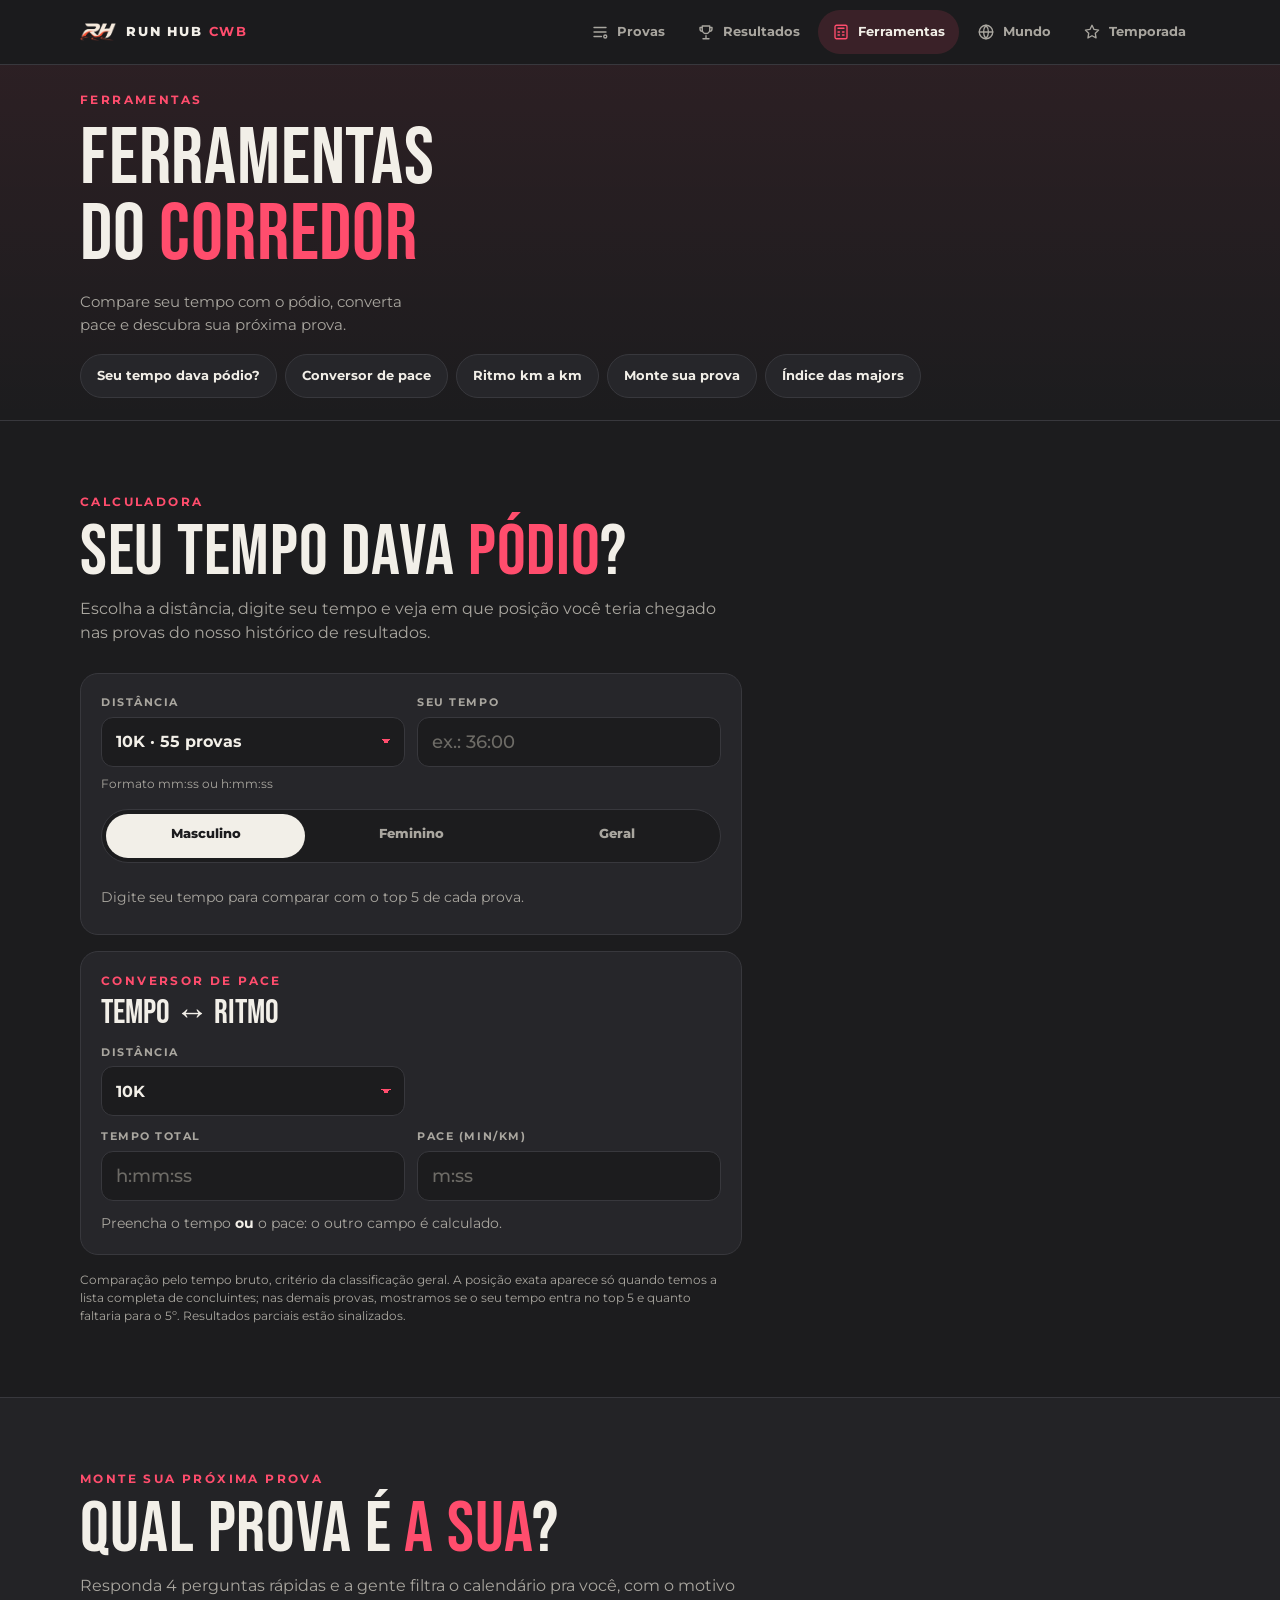
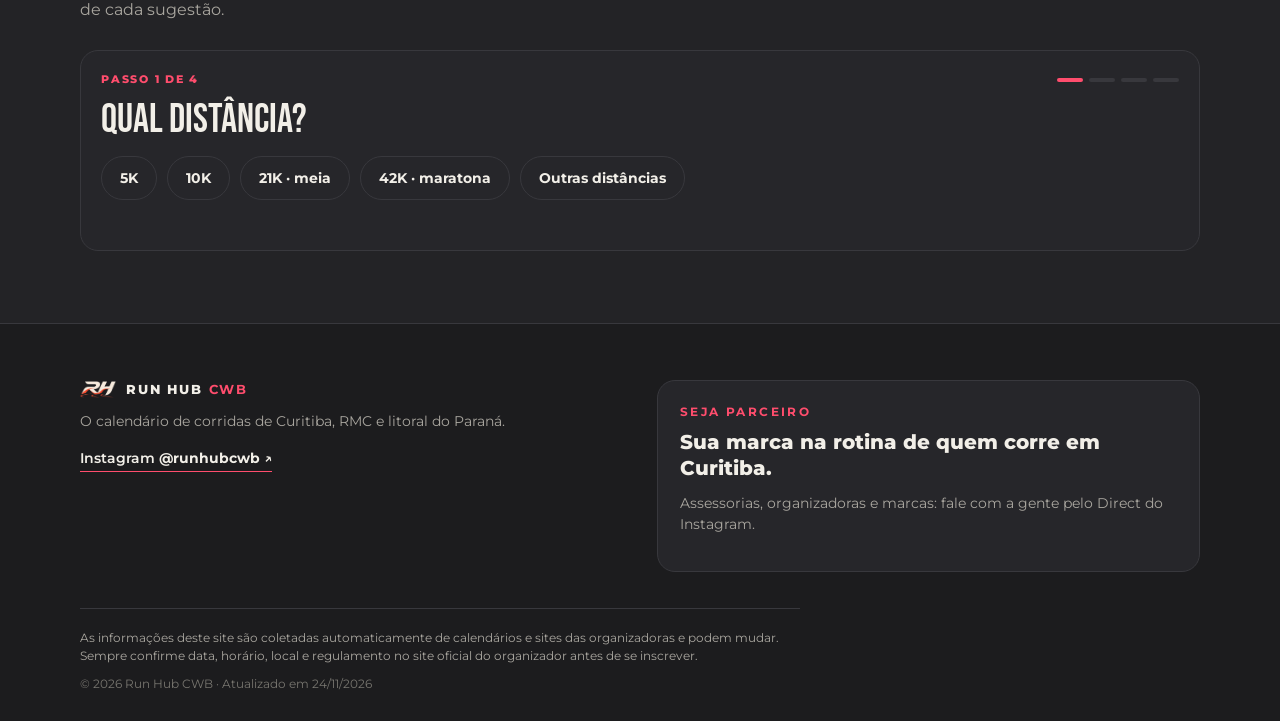
==== commit 13ad3752: "Rotina 24/11: calendário e prazos atualizados" ====
--- a/ferramentas.html
+++ b/ferramentas.html
@@ -57,7 +57,7 @@
     <div class="partner"><p class="eyebrow">Seja parceiro</p><h3>Sua marca na rotina de quem corre em Curitiba.</h3><p class="muted">Assessorias, organizadoras e marcas: fale com a gente pelo Direct do Instagram.</p></div>
   </div>
   <p class="f-disc">As informações deste site são coletadas automaticamente de calendários e sites das organizadoras e podem mudar. Sempre confirme data, horário, local e regulamento no site oficial do organizador antes de se inscrever.</p>
-  <p class="f-copy">© 2026 Run Hub CWB · Atualizado em 23/11/2026</p>
+  <p class="f-copy">© 2026 Run Hub CWB · Atualizado em 24/11/2026</p>
 </div></footer>
 <nav class="tabbar" aria-label="Principal"><a class="tb" href="index.html"><svg viewBox="0 0 24 24" aria-hidden="true"><path d="M4 6h16M4 12h16M4 18h10"/><circle cx="19" cy="18" r="2"/></svg><span>Provas</span></a><a class="tb" href="resultados.html"><svg viewBox="0 0 24 24" aria-hidden="true"><path d="M8 21h8M12 17v4M7 4h10v5a5 5 0 0 1-10 0V4Z"/><path d="M17 6h3v2a3 3 0 0 1-3 3M7 6H4v2a3 3 0 0 0 3 3"/></svg><span>Resultados</span></a><a class="tb" href="ferramentas.html" aria-current=page><svg viewBox="0 0 24 24" aria-hidden="true"><rect x="4" y="3" width="16" height="18" rx="2"/><path d="M8 7h8M8 12h2M14 12h2M8 16h2M14 16h2"/></svg><span>Ferramentas</span></a><a class="tb" href="mundo.html"><svg viewBox="0 0 24 24" aria-hidden="true"><circle cx="12" cy="12" r="9"/><path d="M3 12h18M12 3a14 14 0 0 1 0 18M12 3a14 14 0 0 0 0 18"/></svg><span>Mundo</span></a><a class="tb" href="temporada.html"><svg viewBox="0 0 24 24" aria-hidden="true"><path d="m12 3 2.7 5.6 6.1.9-4.4 4.3 1 6.1L12 17l-5.4 2.9 1-6.1L3.2 9.5l6.1-.9Z"/></svg><span>Temporada</span><b class="badge" data-badge hidden>0</b></a></nav>
 <script src="js/app.js" defer></script><script src="js/calc.js" defer></script><script src="js/season.js" defer></script><script src="js/weather.js" defer></script><script src="js/wizard.js" defer></script><script src="js/card.js" defer></script>
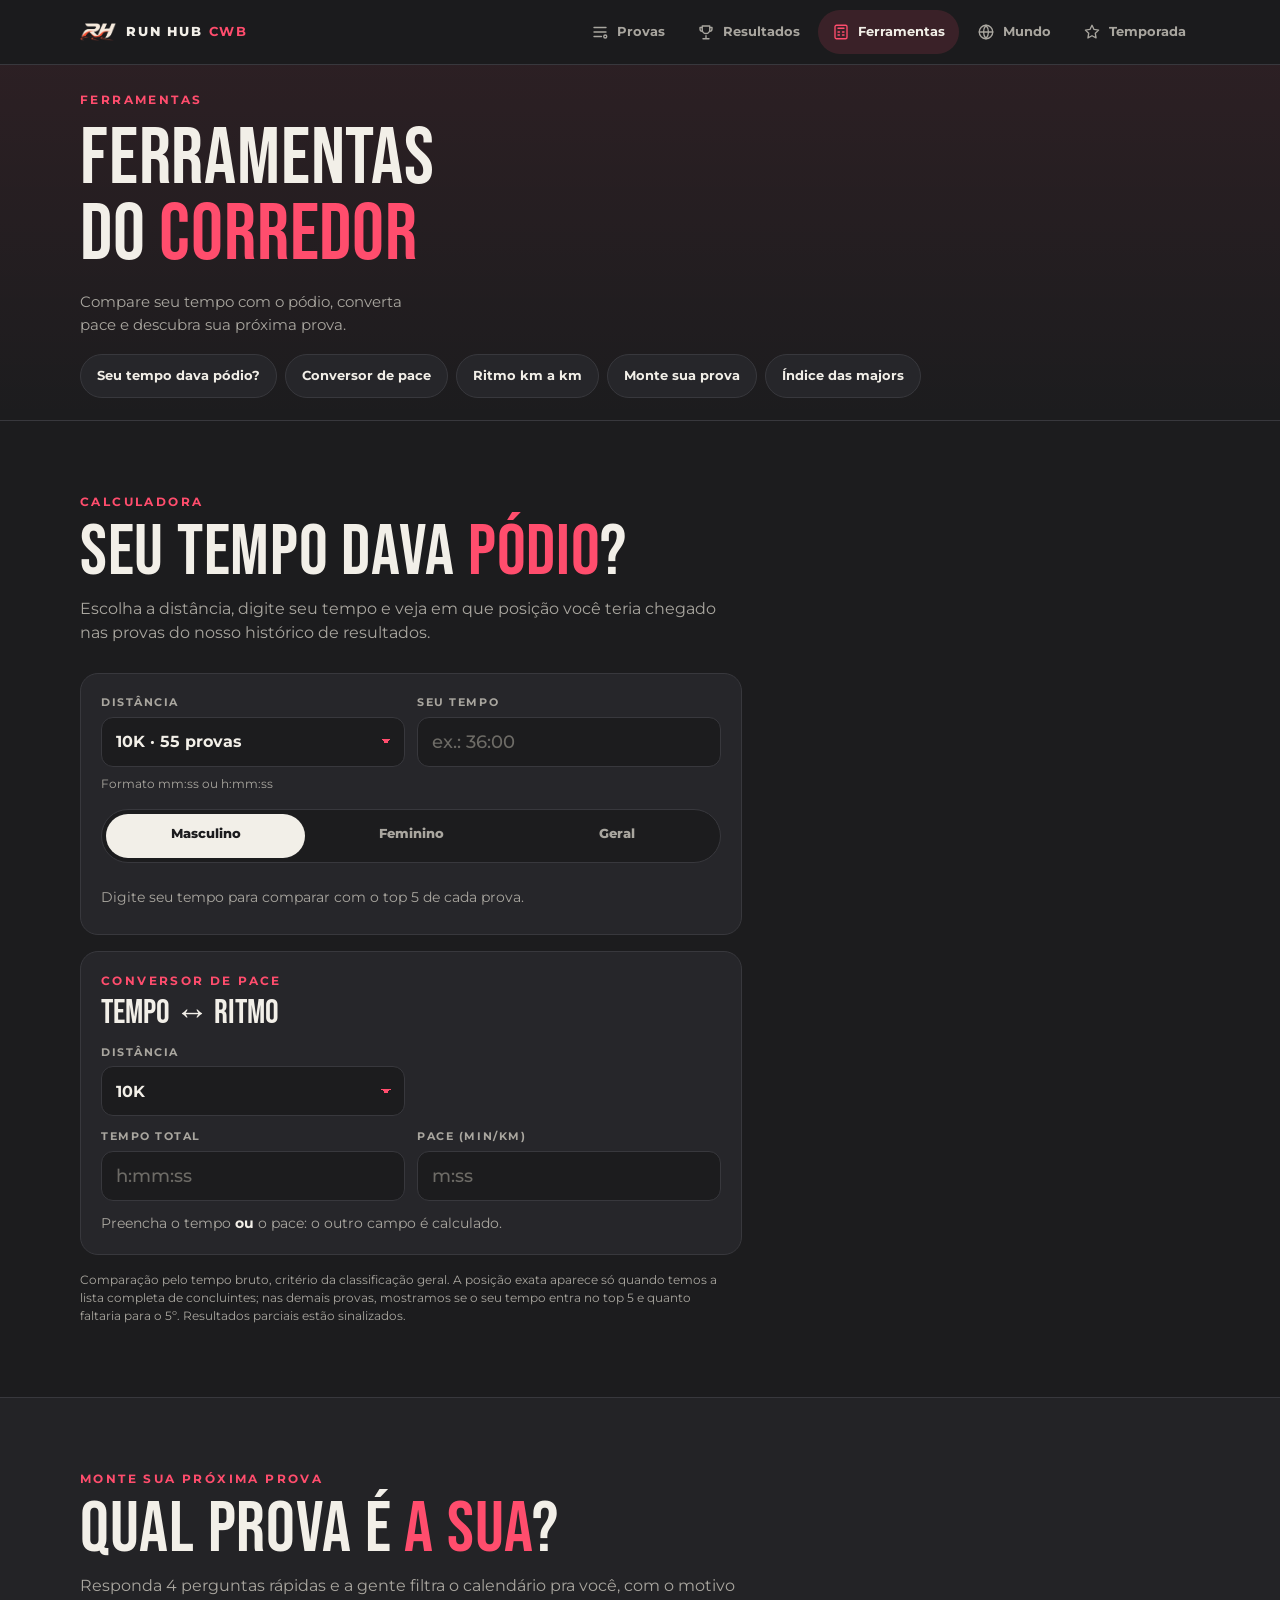
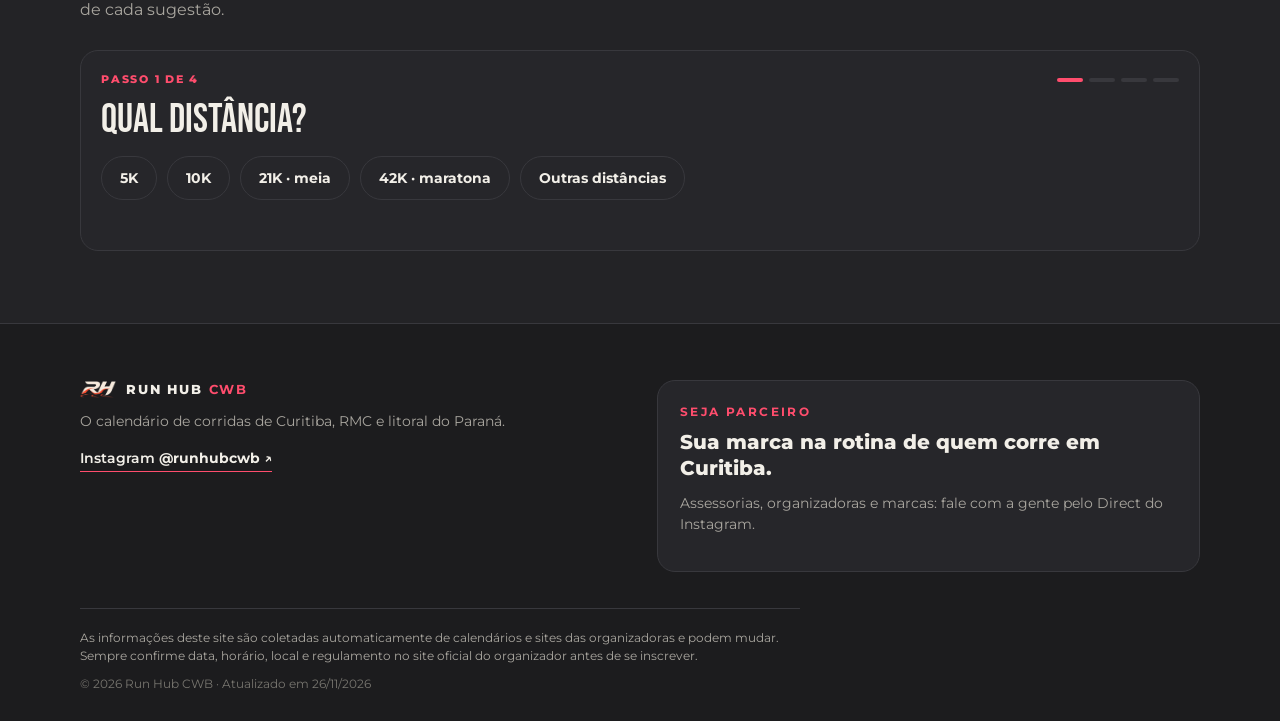
==== commit fe51e190: "Rotina 26/11: prazos de inscrição vencidos removidos" ====
--- a/ferramentas.html
+++ b/ferramentas.html
@@ -49,7 +49,7 @@
   <div class="sec-h"><p class="eyebrow">Monte sua próxima prova</p><h2>Qual prova é <em>a sua</em>?</h2><p class="sub">Responda 4 perguntas rápidas e a gente filtra o calendário pra você, com o motivo de cada sugestão.</p></div>
   <div class="panel wiz" id="wiz"></div>
   <div id="wiz-out" class="wiz-out" aria-live="polite"></div>
-</div></section><script id="rh-races" type="application/json">[{"id": "2026-11-28-braves-mud-race-obstaculos", "n": "Braves Mud Race (obstáculos)", "d": "2026-11-28", "c": "São José dos Pinhais", "reg": "rmc", "lat": -25.5302, "lon": -49.20836, "dist": ["8K", "6K"], "st": null, "loc": "R. Maria da Luz Costa, 210, Contenda, São José dos Pinhais - PR", "noct": "", "trail": "“Mud” no nome da prova", "prazo": "", "enc": true, "url": "https://www.gopanda.com.br/tickets/desafio-braves-novembro-2026", "of": true, "lbl": "GoPanda", "novo": false}, {"id": "2026-11-28-circuito-17o-bpm-etapa-fazenda-rio-grande", "n": "Circuito 17º BPM · Etapa Fazenda Rio Grande", "d": "2026-11-28", "c": "Fazenda Rio Grande", "reg": "rmc", "lat": -25.66278, "lon": -49.30722, "dist": ["5K"], "st": null, "loc": "Praça Brasil (R. Macedônia, Nações), Fazenda Rio Grande - PR", "noct": "", "trail": "", "prazo": "2026-11-24", "enc": false, "url": "https://app.assessocor.online/evento/circuito-17o-bpm-de-corridas-de-rua/938", "of": true, "lbl": "Assessocor", "novo": false}, {"id": "2026-11-29-circuito-das-estacoes-verao", "n": "Circuito das Estações · Verão", "d": "2026-11-29", "c": "Curitiba", "reg": "curitiba", "lat": -25.42778, "lon": -49.27306, "dist": ["10K", "5K"], "st": null, "loc": "Curitiba - PR", "noct": "", "trail": "", "prazo": "", "enc": false, "url": "https://www.circuitodasestacoes.com.br/curitiba/verao/", "of": true, "lbl": "site oficial da prova", "novo": false}, {"id": "2026-11-29-health-care-run", "n": "Health Care Run", "d": "2026-11-29", "c": "São José dos Pinhais", "reg": "rmc", "lat": -25.5302, "lon": -49.20836, "dist": ["5K"], "st": null, "loc": "Fábrica da Volkswagen (R. Antônio Singer, 6751, Campo Largo da Roseira), São José dos Pinhais - PR", "noct": "", "trail": "", "prazo": "", "enc": false, "url": "https://gominhasinscricoes.com.br/evento/health-care-run-sao-jose-dos-pinhais", "of": true, "lbl": "Minhas Inscrições", "novo": true}, {"id": "2026-11-29-toda-joana-run", "n": "TODA JOANA RUN", "d": "2026-11-29", "c": "Curitiba", "reg": "curitiba", "lat": -25.42778, "lon": -49.27306, "dist": [], "st": null, "loc": "Parque São Lourenço, Curitiba - PR", "noct": "", "trail": "", "prazo": "", "enc": false, "url": "https://www.sympla.com.br/evento/toda-joana-run/3641073", "of": true, "lbl": "Sympla", "novo": false}, {"id": "2026-11-29-track-field-run-series-aeroporto-curitiba", "n": "Track&Field Run Series · Aeroporto Curitiba", "d": "2026-11-29", "c": "São José dos Pinhais", "reg": "rmc", "lat": -25.5302, "lon": -49.20836, "dist": ["10K", "5K"], "st": null, "loc": "Aeroporto de Curitiba (área restrita, Motiva Aeroportos), São José dos Pinhais - PR", "noct": "", "trail": "", "prazo": "", "enc": false, "url": "https://www.tfsports.com.br/run-series/motiva-aeroportos-curitiba-2026/", "of": true, "lbl": "TF Sports", "novo": false}, {"id": "2026-12-05-1a-corrida-guardioes-dos-mananciais", "n": "1ª Corrida Guardiões dos Mananciais", "d": "2026-12-05", "c": "Piraquara", "reg": "rmc", "lat": -25.44227, "lon": -49.06795, "dist": ["5K"], "st": null, "loc": "29º Batalhão de Polícia Militar, Piraquara - PR", "noct": "", "trail": "", "prazo": "2026-11-29", "enc": false, "url": "https://app.assessocor.online/evento/corrida-do-29o-bpm-piraquara/913", "of": true, "lbl": "Assessocor", "novo": false}, {"id": "2026-12-05-corrida-do-noel", "n": "Corrida do Noel", "d": "2026-12-05", "c": "Paranaguá", "reg": "litoral", "lat": -25.51626, "lon": -48.52537, "dist": ["4K"], "st": null, "loc": "Paranaguá - PR", "noct": "", "trail": "", "prazo": "2026-11-29", "enc": false, "url": "https://www.ticketsports.com.br/e/e-86878", "of": true, "lbl": "Ticket Sports", "novo": false}, {"id": "2026-12-05-iv-corrida-do-legislativo-fazenda-rio-grande", "n": "IV Corrida do Legislativo · Fazenda Rio Grande", "d": "2026-12-05", "c": "Fazenda Rio Grande", "reg": "rmc", "lat": -25.66278, "lon": -49.30722, "dist": ["5K"], "st": null, "loc": "Câmara Municipal de Fazenda Rio Grande (R. Farid Stephens, 179), Fazenda Rio Grande - PR", "noct": "", "trail": "", "prazo": "", "enc": true, "url": "https://app.assessocor.online/evento/corrida-do-legislativo---fazenda-rio-grande/948", "of": true, "lbl": "Assessocor", "novo": true}, {"id": "2026-12-06-21o-circuito-de-triathlon-verao", "n": "21º Circuito de Triathlon · Verão", "d": "2026-12-06", "c": "Matinhos", "reg": "litoral", "lat": -25.83219, "lon": -48.53966, "dist": ["5K"], "st": null, "loc": "Praia Mansa de Caiobá, Matinhos - PR", "noct": "", "trail": "", "prazo": "2026-12-05", "enc": false, "url": "https://www.ticketsports.com.br/e/21o-circuito-de-triathlon-2026-8o-circuito-de-travessias-2026-verao-85991", "of": true, "lbl": "Ticket Sports", "novo": false}, {"id": "2026-12-06-3a-corrida-e-caminhada-da-oab-colombo", "n": "3ª Corrida e Caminhada da OAB Colombo", "d": "2026-12-06", "c": "Colombo", "reg": "rmc", "lat": -25.29167, "lon": -49.22417, "dist": ["5K"], "st": null, "loc": "Bosque da Uva, Colombo - PR", "noct": "", "trail": "", "prazo": "", "enc": false, "url": "https://www.sympla.com.br/evento/3-corrida-e-caminha-da-oab-colombo/3543638", "of": true, "lbl": "Sympla", "novo": false}, {"id": "2026-12-06-corrida-do-natal-de-curitiba", "n": "Corrida do Natal de Curitiba", "d": "2026-12-06", "c": "Curitiba", "reg": "curitiba", "lat": -25.42778, "lon": -49.27306, "dist": ["6K"], "st": null, "loc": "Estádio Mário Celso Petraglia (R. Buenos Aires, 1260), Curitiba - PR", "noct": "", "trail": "", "prazo": "2026-11-27", "enc": false, "url": "https://www.ticketsports.com.br/e/e-88541", "of": true, "lbl": "Ticket Sports", "novo": false}, {"id": "2026-12-06-grand-premium-brasil-curitiba", "n": "Grand Premium Brasil · Curitiba", "d": "2026-12-06", "c": "Curitiba", "reg": "curitiba", "lat": -25.42778, "lon": -49.27306, "dist": ["15K", "10K", "5K", "3K"], "st": null, "loc": "Praça Nossa Senhora de Salette (Centro Cívico), Curitiba - PR", "noct": "", "trail": "", "prazo": "", "enc": false, "url": "https://minhasinscricoes.com.br/Evento/CorridaGPBrasil2026-Parana", "of": true, "lbl": "Minhas Inscrições", "novo": false}, {"id": "2026-12-06-marcha-atopica-curitiba", "n": "Marcha Atópica Curitiba", "d": "2026-12-06", "c": "Curitiba", "reg": "curitiba", "lat": -25.42778, "lon": -49.27306, "dist": ["10K", "5K"], "st": null, "loc": "Departamento de Educação Física da UFPR (Jardim das Américas), Curitiba - PR", "noct": "", "trail": "", "prazo": "", "enc": false, "url": "https://www.sympla.com.br/evento/marcha-atopica-curitiba-2026-corrida-em-prol-dos-pacientes-atopicos/3636888", "of": true, "lbl": "Sympla", "novo": false}, {"id": "2026-12-12-2a-corrida-e-caminhada-noturna-sindaruc", "n": "2ª Corrida e Caminhada Noturna SINDARUC", "d": "2026-12-12", "c": "Curitiba", "reg": "curitiba", "lat": -25.42778, "lon": -49.27306, "dist": ["5K"], "st": null, "loc": "CEASA Curitiba (BR-116, km 10, Tatuquara), Curitiba - PR", "noct": "“Noturna” no nome da prova", "trail": "", "prazo": "2026-12-06", "enc": false, "url": "https://app.assessocor.online/evento/corrida-e-caminhada-sindaruc/937", "of": true, "lbl": "Assessocor", "novo": false}, {"id": "2026-12-12-maratona-kids-boulevard-etapa-natal-infantil", "n": "Maratona Kids Boulevard · Etapa Natal (infantil)", "d": "2026-12-12", "c": "Curitiba", "reg": "curitiba", "lat": -25.42778, "lon": -49.27306, "dist": ["Kids 20m-500mK"], "st": null, "loc": "Shopping Boulevard Curitiba, Curitiba - PR", "noct": "", "trail": "", "prazo": "2026-12-09", "enc": false, "url": "https://www.ticketsports.com.br/e/e-88370", "of": true, "lbl": "Ticket Sports", "novo": false}, {"id": "2026-12-13-1a-corrida-mundo-de-yasmin", "n": "1ª Corrida Mundo de Yasmin", "d": "2026-12-13", "c": "Campo Largo", "reg": "rmc", "lat": -25.45955, "lon": -49.53014, "dist": ["5K"], "st": null, "loc": "Parque Newton Puppi, Campo Largo - PR", "noct": "", "trail": "", "prazo": "2026-12-08", "enc": false, "url": "https://www.pdksports.com.br/evento/1a-corrida-mundo-de-yasmin/90", "of": true, "lbl": "PDK Sports", "novo": false}, {"id": "2026-12-13-1a-corrida-rustica-rota-do-manancial", "n": "1ª Corrida Rústica Rota do Manancial", "d": "2026-12-13", "c": "Piraquara", "reg": "rmc", "lat": -25.44227, "lon": -49.06795, "dist": ["10K"], "st": null, "loc": "Campo de Futebol Pedrinho Jess (Estrada do Botiatuva, Laranjeira), Piraquara - PR", "noct": "", "trail": "", "prazo": "2026-12-07", "enc": false, "url": "https://www.ticketsports.com.br/e/e-88436", "of": true, "lbl": "Ticket Sports", "novo": false}, {"id": "2026-12-13-2a-corrida-da-serra-verde-express", "n": "2ª Corrida da Serra Verde Express", "d": "2026-12-13", "c": "Morretes", "reg": "litoral", "lat": -25.47694, "lon": -48.83444, "dist": ["10K", "6K"], "st": null, "loc": "Morretes - PR", "noct": "", "trail": "", "prazo": "2026-12-01", "enc": false, "url": "https://app.assessocor.online/evento/serra-verde-express/905", "of": true, "lbl": "Assessocor", "novo": false}, {"id": "2026-12-13-2o-desafio-serra-da-prata", "n": "2º Desafio Serra da Prata", "d": "2026-12-13", "c": "Matinhos", "reg": "litoral", "lat": -25.83219, "lon": -48.53966, "dist": ["7,5K"], "st": null, "loc": "Ginásio Municipal Arena Vicente Gurski (Av. Juscelino Kubitschek, Tabuleiro), Matinhos - PR", "noct": "", "trail": "“trail” no nome da prova", "prazo": "2026-11-25", "enc": false, "url": "https://www.ticketsports.com.br/e/e-88948", "of": true, "lbl": "Ticket Sports", "novo": true}, {"id": "2026-12-13-corre-bacacheri", "n": "Corre Bacacheri", "d": "2026-12-13", "c": "Curitiba", "reg": "curitiba", "lat": -25.42778, "lon": -49.27306, "dist": ["5K"], "st": null, "loc": "Clube Duque de Caxias (R. Marcelino Nogueira, 1173), Curitiba - PR", "noct": "", "trail": "", "prazo": "2026-12-05", "enc": false, "url": "https://www.ticketsports.com.br/e/CORRE+BACACHERI-88947", "of": true, "lbl": "Ticket Sports", "novo": false}, {"id": "2026-12-13-corrida-viva-mais-ranking-aent-etapa-8", "n": "Corrida Viva Mais (Ranking AENT Etapa 8)", "d": "2026-12-13", "c": "Curitiba", "reg": "curitiba", "lat": -25.42778, "lon": -49.27306, "dist": ["10K", "5K"], "st": null, "loc": "UFPR Centro Politécnico (Av. Cel. Francisco H. dos Santos, 210), Curitiba - PR", "noct": "", "trail": "", "prazo": "2026-12-07", "enc": false, "url": "https://www.ticketsports.com.br/e/e-88719", "of": true, "lbl": "Ticket Sports", "novo": false}, {"id": "2026-12-13-corrida-de-rua-e-caminhada-de-araucaria", "n": "Corrida de Rua e Caminhada de Araucária", "d": "2026-12-13", "c": "Araucária", "reg": "rmc", "lat": -25.59306, "lon": -49.41028, "dist": ["5K"], "st": null, "loc": "Praça da Bíblia, Araucária - PR", "noct": "", "trail": "", "prazo": "2026-12-06", "enc": false, "url": "https://app.assessocor.online/evento/corrida-e-caminhada-de-araucaria/932", "of": true, "lbl": "Assessocor", "novo": false}, {"id": "2026-12-13-corrida-e-caminhada-correndo-para-o-alvo-e-gp-trainer", "n": "Corrida e Caminhada Correndo para o Alvo e GP Trainer", "d": "2026-12-13", "c": "Curitiba", "reg": "curitiba", "lat": -25.42778, "lon": -49.27306, "dist": [], "st": null, "loc": "Parque Náutico (Av. Marechal Floriano Peixoto), Curitiba - PR", "noct": "", "trail": "", "prazo": "", "enc": false, "url": "https://www.sympla.com.br/evento/corrida-e-caminhada-correndo-para-o-alvo-e-gp-trainer/3658040", "of": true, "lbl": "Sympla", "novo": true}, {"id": "2026-12-13-quadros-on-the-run", "n": "Quadros On the Run", "d": "2026-12-13", "c": "Curitiba", "reg": "curitiba", "lat": -25.42778, "lon": -49.27306, "dist": ["5K"], "st": null, "loc": "Parque Barigui, Curitiba - PR", "noct": "", "trail": "", "prazo": "", "enc": false, "url": "https://www.sympla.com.br/evento/quadros-on-the-run/3653592", "of": true, "lbl": "Sympla", "novo": true}, {"id": "2026-12-13-run-for-your-lives-corrida-oficial-do-iron-maiden", "n": "Run For Your Lives · Corrida Oficial do Iron Maiden", "d": "2026-12-13", "c": "Curitiba", "reg": "curitiba", "lat": -25.42778, "lon": -49.27306, "dist": ["5K"], "st": null, "loc": "Cervejaria Bodebrown, Curitiba - PR", "noct": "", "trail": "", "prazo": "2026-12-06", "enc": false, "url": "https://www.ticketsports.com.br/e/RUN+FOR+YOUR+LIVES+-+A+CORRIDA+OFICIAL+DO+IRON+MAIDEN+(CURITIBA)-88495", "of": true, "lbl": "Ticket Sports", "novo": false}, {"id": "2026-12-13-trail-in-motion-19-chacara-da-bolinha", "n": "Trail in Motion 19 · Chácara da Bolinha", "d": "2026-12-13", "c": "Campina Grande do Sul", "reg": "rmc", "lat": -25.30556, "lon": -49.05528, "dist": ["15K", "10K", "5K"], "st": null, "loc": "Chácara da Bolinha (Estrada Mun. João Vicente dos Santos, 3900, Lagoa Vermelha), Campina Grande do Sul - PR", "noct": "", "trail": "“Trail” no nome da prova", "prazo": "2026-11-30", "enc": false, "url": "https://www.ticketsports.com.br/e/e-88414", "of": true, "lbl": "Ticket Sports", "novo": false}, {"id": "2026-12-19-1a-corrida-noturna-da-rotam", "n": "1ª Corrida Noturna da ROTAM", "d": "2026-12-19", "c": "Lapa", "reg": "rmc", "lat": -25.76972, "lon": -49.71583, "dist": ["7K"], "st": null, "loc": "Museu de Armas Osíris Stenghel Guimarães (Alameda David Carneiro, 380), Lapa - PR", "noct": "“Noturna” no nome da prova", "trail": "", "prazo": "2026-12-13", "enc": false, "url": "https://www.ticketsports.com.br/e/e-88407", "of": true, "lbl": "Ticket Sports", "novo": false}, {"id": "2026-12-19-bar-em-bar-13a-edicao", "n": "Bar em Bar (13ª edição)", "d": "2026-12-19", "c": "Curitiba", "reg": "curitiba", "lat": -25.42778, "lon": -49.27306, "dist": ["3K"], "st": null, "loc": "Largada: O Jardineiro (Av. Manoel Ribas, 227, São Francisco); chegada: Bar do Alemão, Curitiba - PR", "noct": "", "trail": "", "prazo": "", "enc": false, "url": "https://slicker.com.br/evento/xiii-bar-em-bar-2026", "of": false, "lbl": "slicker.com.br", "novo": false}, {"id": "2026-12-20-10a-volta-ao-morro-bom-brinquedo", "n": "10ª Volta ao Morro Bom Brinquedo", "d": "2026-12-20", "c": "Antonina", "reg": "litoral", "lat": -25.42889, "lon": -48.71194, "dist": ["10K", "5K"], "st": null, "loc": "Estação Ferroviária de Antonina (R. Dr. Carlos Gomes da Costa), Antonina - PR", "noct": "", "trail": "", "prazo": "2026-12-13", "enc": false, "url": "https://app.assessocor.online/evento/volta-ao-morro-bom-brinquedo---antonina/926", "of": true, "lbl": "Assessocor", "novo": true}, {"id": "2026-12-31-3a-corrida-da-virada", "n": "3ª Corrida da Virada", "d": "2026-12-31", "c": "Matinhos", "reg": "litoral", "lat": -25.83219, "lon": -48.53966, "dist": ["10K", "5K"], "st": null, "loc": "Orla de Matinhos, Matinhos - PR", "noct": "", "trail": "", "prazo": "2026-12-10", "enc": false, "url": "https://www.ticketsports.com.br/e/e-88597", "of": true, "lbl": "Ticket Sports", "novo": false}, {"id": "2026-12-31-corrida-da-virada-guaratuba", "n": "Corrida da Virada · Guaratuba", "d": "2026-12-31", "c": "Guaratuba", "reg": "litoral", "lat": -25.88278, "lon": -48.57472, "dist": ["5K"], "st": null, "loc": "Praia Central (Av. Atlântica), Guaratuba - PR", "noct": "", "trail": "", "prazo": "2026-12-10", "enc": false, "url": "https://www.ticketsports.com.br/e/e-88661", "of": true, "lbl": "Ticket Sports", "novo": false}, {"id": "2027-01-24-1a-corrida-e-caminhada-sao-sebastiao", "n": "1ª Corrida e Caminhada São Sebastião", "d": "2027-01-24", "c": "São José dos Pinhais", "reg": "rmc", "lat": -25.5302, "lon": -49.20836, "dist": ["5K"], "st": null, "loc": "Capela São Sebastião (R. São Longuinho, Roseira de São Sebastião), São José dos Pinhais - PR", "noct": "", "trail": "", "prazo": "", "enc": false, "url": "https://app.assessocor.online/evento/corrida-e-caminhada-sao-sebastiao/945", "of": true, "lbl": "Assessocor", "novo": true}, {"id": "2027-01-24-4a-trail-run-mandirituba-2027", "n": "4ª Trail Run Mandirituba 2027", "d": "2027-01-24", "c": "Mandirituba", "reg": "rmc", "lat": -25.77694, "lon": -49.32583, "dist": ["6K", "3K"], "st": null, "loc": "Chácara MD Aventuras (Estrada Mato Branco dos Carvalhos, s/n, Areia Branca dos Assis), Mandirituba - PR", "noct": "", "trail": "“Trail” no nome da prova", "prazo": "2027-01-18", "enc": false, "url": "https://www.ticketsports.com.br/e/e-89056", "of": true, "lbl": "Ticket Sports", "novo": true}, {"id": "2027-01-31-11a-batel-run", "n": "11ª Batel Run", "d": "2027-01-31", "c": "Curitiba", "reg": "curitiba", "lat": -25.42778, "lon": -49.27306, "dist": ["10K", "5K"], "st": null, "loc": "Hard Rock Cafe Curitiba (R. Buenos Aires, 50, Batel), Curitiba - PR", "noct": "", "trail": "", "prazo": "2027-01-25", "enc": false, "url": "https://www.ticketsports.com.br/e/e-88945", "of": true, "lbl": "Ticket Sports", "novo": false}]</script></main></div>
+</div></section><script id="rh-races" type="application/json">[{"id": "2026-11-28-braves-mud-race-obstaculos", "n": "Braves Mud Race (obstáculos)", "d": "2026-11-28", "c": "São José dos Pinhais", "reg": "rmc", "lat": -25.5302, "lon": -49.20836, "dist": ["8K", "6K"], "st": null, "loc": "R. Maria da Luz Costa, 210, Contenda, São José dos Pinhais - PR", "noct": "", "trail": "“Mud” no nome da prova", "prazo": "", "enc": true, "url": "https://www.gopanda.com.br/tickets/desafio-braves-novembro-2026", "of": true, "lbl": "GoPanda", "novo": false}, {"id": "2026-11-28-circuito-17o-bpm-etapa-fazenda-rio-grande", "n": "Circuito 17º BPM · Etapa Fazenda Rio Grande", "d": "2026-11-28", "c": "Fazenda Rio Grande", "reg": "rmc", "lat": -25.66278, "lon": -49.30722, "dist": ["5K"], "st": null, "loc": "Praça Brasil (R. Macedônia, Nações), Fazenda Rio Grande - PR", "noct": "", "trail": "", "prazo": "", "enc": true, "url": "https://app.assessocor.online/evento/circuito-17o-bpm-de-corridas-de-rua/938", "of": true, "lbl": "Assessocor", "novo": false}, {"id": "2026-11-29-circuito-das-estacoes-verao", "n": "Circuito das Estações · Verão", "d": "2026-11-29", "c": "Curitiba", "reg": "curitiba", "lat": -25.42778, "lon": -49.27306, "dist": ["10K", "5K"], "st": null, "loc": "Curitiba - PR", "noct": "", "trail": "", "prazo": "", "enc": false, "url": "https://www.circuitodasestacoes.com.br/curitiba/verao/", "of": true, "lbl": "site oficial da prova", "novo": false}, {"id": "2026-11-29-health-care-run", "n": "Health Care Run", "d": "2026-11-29", "c": "São José dos Pinhais", "reg": "rmc", "lat": -25.5302, "lon": -49.20836, "dist": ["5K"], "st": null, "loc": "Fábrica da Volkswagen (R. Antônio Singer, 6751, Campo Largo da Roseira), São José dos Pinhais - PR", "noct": "", "trail": "", "prazo": "", "enc": false, "url": "https://gominhasinscricoes.com.br/evento/health-care-run-sao-jose-dos-pinhais", "of": true, "lbl": "Minhas Inscrições", "novo": true}, {"id": "2026-11-29-toda-joana-run", "n": "TODA JOANA RUN", "d": "2026-11-29", "c": "Curitiba", "reg": "curitiba", "lat": -25.42778, "lon": -49.27306, "dist": [], "st": null, "loc": "Parque São Lourenço, Curitiba - PR", "noct": "", "trail": "", "prazo": "", "enc": false, "url": "https://www.sympla.com.br/evento/toda-joana-run/3641073", "of": true, "lbl": "Sympla", "novo": false}, {"id": "2026-11-29-track-field-run-series-aeroporto-curitiba", "n": "Track&Field Run Series · Aeroporto Curitiba", "d": "2026-11-29", "c": "São José dos Pinhais", "reg": "rmc", "lat": -25.5302, "lon": -49.20836, "dist": ["10K", "5K"], "st": null, "loc": "Aeroporto de Curitiba (área restrita, Motiva Aeroportos), São José dos Pinhais - PR", "noct": "", "trail": "", "prazo": "", "enc": false, "url": "https://www.tfsports.com.br/run-series/motiva-aeroportos-curitiba-2026/", "of": true, "lbl": "TF Sports", "novo": false}, {"id": "2026-12-05-1a-corrida-guardioes-dos-mananciais", "n": "1ª Corrida Guardiões dos Mananciais", "d": "2026-12-05", "c": "Piraquara", "reg": "rmc", "lat": -25.44227, "lon": -49.06795, "dist": ["5K"], "st": null, "loc": "29º Batalhão de Polícia Militar, Piraquara - PR", "noct": "", "trail": "", "prazo": "2026-11-29", "enc": false, "url": "https://app.assessocor.online/evento/corrida-do-29o-bpm-piraquara/913", "of": true, "lbl": "Assessocor", "novo": false}, {"id": "2026-12-05-corrida-do-noel", "n": "Corrida do Noel", "d": "2026-12-05", "c": "Paranaguá", "reg": "litoral", "lat": -25.51626, "lon": -48.52537, "dist": ["4K"], "st": null, "loc": "Paranaguá - PR", "noct": "", "trail": "", "prazo": "2026-11-29", "enc": false, "url": "https://www.ticketsports.com.br/e/e-86878", "of": true, "lbl": "Ticket Sports", "novo": false}, {"id": "2026-12-05-iv-corrida-do-legislativo-fazenda-rio-grande", "n": "IV Corrida do Legislativo · Fazenda Rio Grande", "d": "2026-12-05", "c": "Fazenda Rio Grande", "reg": "rmc", "lat": -25.66278, "lon": -49.30722, "dist": ["5K"], "st": null, "loc": "Câmara Municipal de Fazenda Rio Grande (R. Farid Stephens, 179), Fazenda Rio Grande - PR", "noct": "", "trail": "", "prazo": "", "enc": true, "url": "https://app.assessocor.online/evento/corrida-do-legislativo---fazenda-rio-grande/948", "of": true, "lbl": "Assessocor", "novo": true}, {"id": "2026-12-06-21o-circuito-de-triathlon-verao", "n": "21º Circuito de Triathlon · Verão", "d": "2026-12-06", "c": "Matinhos", "reg": "litoral", "lat": -25.83219, "lon": -48.53966, "dist": ["5K"], "st": null, "loc": "Praia Mansa de Caiobá, Matinhos - PR", "noct": "", "trail": "", "prazo": "2026-12-05", "enc": false, "url": "https://www.ticketsports.com.br/e/21o-circuito-de-triathlon-2026-8o-circuito-de-travessias-2026-verao-85991", "of": true, "lbl": "Ticket Sports", "novo": false}, {"id": "2026-12-06-3a-corrida-e-caminhada-da-oab-colombo", "n": "3ª Corrida e Caminhada da OAB Colombo", "d": "2026-12-06", "c": "Colombo", "reg": "rmc", "lat": -25.29167, "lon": -49.22417, "dist": ["5K"], "st": null, "loc": "Bosque da Uva, Colombo - PR", "noct": "", "trail": "", "prazo": "", "enc": false, "url": "https://www.sympla.com.br/evento/3-corrida-e-caminha-da-oab-colombo/3543638", "of": true, "lbl": "Sympla", "novo": false}, {"id": "2026-12-06-corrida-do-natal-de-curitiba", "n": "Corrida do Natal de Curitiba", "d": "2026-12-06", "c": "Curitiba", "reg": "curitiba", "lat": -25.42778, "lon": -49.27306, "dist": ["6K"], "st": null, "loc": "Estádio Mário Celso Petraglia (R. Buenos Aires, 1260), Curitiba - PR", "noct": "", "trail": "", "prazo": "2026-11-27", "enc": false, "url": "https://www.ticketsports.com.br/e/e-88541", "of": true, "lbl": "Ticket Sports", "novo": false}, {"id": "2026-12-06-grand-premium-brasil-curitiba", "n": "Grand Premium Brasil · Curitiba", "d": "2026-12-06", "c": "Curitiba", "reg": "curitiba", "lat": -25.42778, "lon": -49.27306, "dist": ["15K", "10K", "5K", "3K"], "st": null, "loc": "Praça Nossa Senhora de Salette (Centro Cívico), Curitiba - PR", "noct": "", "trail": "", "prazo": "", "enc": false, "url": "https://minhasinscricoes.com.br/Evento/CorridaGPBrasil2026-Parana", "of": true, "lbl": "Minhas Inscrições", "novo": false}, {"id": "2026-12-06-marcha-atopica-curitiba", "n": "Marcha Atópica Curitiba", "d": "2026-12-06", "c": "Curitiba", "reg": "curitiba", "lat": -25.42778, "lon": -49.27306, "dist": ["10K", "5K"], "st": null, "loc": "Departamento de Educação Física da UFPR (Jardim das Américas), Curitiba - PR", "noct": "", "trail": "", "prazo": "", "enc": false, "url": "https://www.sympla.com.br/evento/marcha-atopica-curitiba-2026-corrida-em-prol-dos-pacientes-atopicos/3636888", "of": true, "lbl": "Sympla", "novo": false}, {"id": "2026-12-12-2a-corrida-e-caminhada-noturna-sindaruc", "n": "2ª Corrida e Caminhada Noturna SINDARUC", "d": "2026-12-12", "c": "Curitiba", "reg": "curitiba", "lat": -25.42778, "lon": -49.27306, "dist": ["5K"], "st": null, "loc": "CEASA Curitiba (BR-116, km 10, Tatuquara), Curitiba - PR", "noct": "“Noturna” no nome da prova", "trail": "", "prazo": "2026-12-06", "enc": false, "url": "https://app.assessocor.online/evento/corrida-e-caminhada-sindaruc/937", "of": true, "lbl": "Assessocor", "novo": false}, {"id": "2026-12-12-maratona-kids-boulevard-etapa-natal-infantil", "n": "Maratona Kids Boulevard · Etapa Natal (infantil)", "d": "2026-12-12", "c": "Curitiba", "reg": "curitiba", "lat": -25.42778, "lon": -49.27306, "dist": ["Kids 20m-500mK"], "st": null, "loc": "Shopping Boulevard Curitiba, Curitiba - PR", "noct": "", "trail": "", "prazo": "2026-12-09", "enc": false, "url": "https://www.ticketsports.com.br/e/e-88370", "of": true, "lbl": "Ticket Sports", "novo": false}, {"id": "2026-12-13-1a-corrida-mundo-de-yasmin", "n": "1ª Corrida Mundo de Yasmin", "d": "2026-12-13", "c": "Campo Largo", "reg": "rmc", "lat": -25.45955, "lon": -49.53014, "dist": ["5K"], "st": null, "loc": "Parque Newton Puppi, Campo Largo - PR", "noct": "", "trail": "", "prazo": "2026-12-08", "enc": false, "url": "https://www.pdksports.com.br/evento/1a-corrida-mundo-de-yasmin/90", "of": true, "lbl": "PDK Sports", "novo": false}, {"id": "2026-12-13-1a-corrida-rustica-rota-do-manancial", "n": "1ª Corrida Rústica Rota do Manancial", "d": "2026-12-13", "c": "Piraquara", "reg": "rmc", "lat": -25.44227, "lon": -49.06795, "dist": ["10K"], "st": null, "loc": "Campo de Futebol Pedrinho Jess (Estrada do Botiatuva, Laranjeira), Piraquara - PR", "noct": "", "trail": "", "prazo": "2026-12-07", "enc": false, "url": "https://www.ticketsports.com.br/e/e-88436", "of": true, "lbl": "Ticket Sports", "novo": false}, {"id": "2026-12-13-2a-corrida-da-serra-verde-express", "n": "2ª Corrida da Serra Verde Express", "d": "2026-12-13", "c": "Morretes", "reg": "litoral", "lat": -25.47694, "lon": -48.83444, "dist": ["10K", "6K"], "st": null, "loc": "Morretes - PR", "noct": "", "trail": "", "prazo": "2026-12-01", "enc": false, "url": "https://app.assessocor.online/evento/serra-verde-express/905", "of": true, "lbl": "Assessocor", "novo": false}, {"id": "2026-12-13-2o-desafio-serra-da-prata", "n": "2º Desafio Serra da Prata", "d": "2026-12-13", "c": "Matinhos", "reg": "litoral", "lat": -25.83219, "lon": -48.53966, "dist": ["7,5K"], "st": null, "loc": "Ginásio Municipal Arena Vicente Gurski (Av. Juscelino Kubitschek, Tabuleiro), Matinhos - PR", "noct": "", "trail": "“trail” no nome da prova", "prazo": "", "enc": true, "url": "https://www.ticketsports.com.br/e/e-88948", "of": true, "lbl": "Ticket Sports", "novo": true}, {"id": "2026-12-13-corre-bacacheri", "n": "Corre Bacacheri", "d": "2026-12-13", "c": "Curitiba", "reg": "curitiba", "lat": -25.42778, "lon": -49.27306, "dist": ["5K"], "st": null, "loc": "Clube Duque de Caxias (R. Marcelino Nogueira, 1173), Curitiba - PR", "noct": "", "trail": "", "prazo": "2026-12-05", "enc": false, "url": "https://www.ticketsports.com.br/e/CORRE+BACACHERI-88947", "of": true, "lbl": "Ticket Sports", "novo": false}, {"id": "2026-12-13-corrida-viva-mais-ranking-aent-etapa-8", "n": "Corrida Viva Mais (Ranking AENT Etapa 8)", "d": "2026-12-13", "c": "Curitiba", "reg": "curitiba", "lat": -25.42778, "lon": -49.27306, "dist": ["10K", "5K"], "st": null, "loc": "UFPR Centro Politécnico (Av. Cel. Francisco H. dos Santos, 210), Curitiba - PR", "noct": "", "trail": "", "prazo": "2026-12-07", "enc": false, "url": "https://www.ticketsports.com.br/e/e-88719", "of": true, "lbl": "Ticket Sports", "novo": false}, {"id": "2026-12-13-corrida-de-rua-e-caminhada-de-araucaria", "n": "Corrida de Rua e Caminhada de Araucária", "d": "2026-12-13", "c": "Araucária", "reg": "rmc", "lat": -25.59306, "lon": -49.41028, "dist": ["5K"], "st": null, "loc": "Praça da Bíblia, Araucária - PR", "noct": "", "trail": "", "prazo": "2026-12-06", "enc": false, "url": "https://app.assessocor.online/evento/corrida-e-caminhada-de-araucaria/932", "of": true, "lbl": "Assessocor", "novo": false}, {"id": "2026-12-13-corrida-e-caminhada-correndo-para-o-alvo-e-gp-trainer", "n": "Corrida e Caminhada Correndo para o Alvo e GP Trainer", "d": "2026-12-13", "c": "Curitiba", "reg": "curitiba", "lat": -25.42778, "lon": -49.27306, "dist": [], "st": null, "loc": "Parque Náutico (Av. Marechal Floriano Peixoto), Curitiba - PR", "noct": "", "trail": "", "prazo": "", "enc": false, "url": "https://www.sympla.com.br/evento/corrida-e-caminhada-correndo-para-o-alvo-e-gp-trainer/3658040", "of": true, "lbl": "Sympla", "novo": true}, {"id": "2026-12-13-quadros-on-the-run", "n": "Quadros On the Run", "d": "2026-12-13", "c": "Curitiba", "reg": "curitiba", "lat": -25.42778, "lon": -49.27306, "dist": ["5K"], "st": null, "loc": "Parque Barigui, Curitiba - PR", "noct": "", "trail": "", "prazo": "", "enc": false, "url": "https://www.sympla.com.br/evento/quadros-on-the-run/3653592", "of": true, "lbl": "Sympla", "novo": true}, {"id": "2026-12-13-run-for-your-lives-corrida-oficial-do-iron-maiden", "n": "Run For Your Lives · Corrida Oficial do Iron Maiden", "d": "2026-12-13", "c": "Curitiba", "reg": "curitiba", "lat": -25.42778, "lon": -49.27306, "dist": ["5K"], "st": null, "loc": "Cervejaria Bodebrown, Curitiba - PR", "noct": "", "trail": "", "prazo": "2026-12-06", "enc": false, "url": "https://www.ticketsports.com.br/e/RUN+FOR+YOUR+LIVES+-+A+CORRIDA+OFICIAL+DO+IRON+MAIDEN+(CURITIBA)-88495", "of": true, "lbl": "Ticket Sports", "novo": false}, {"id": "2026-12-13-trail-in-motion-19-chacara-da-bolinha", "n": "Trail in Motion 19 · Chácara da Bolinha", "d": "2026-12-13", "c": "Campina Grande do Sul", "reg": "rmc", "lat": -25.30556, "lon": -49.05528, "dist": ["15K", "10K", "5K"], "st": null, "loc": "Chácara da Bolinha (Estrada Mun. João Vicente dos Santos, 3900, Lagoa Vermelha), Campina Grande do Sul - PR", "noct": "", "trail": "“Trail” no nome da prova", "prazo": "2026-11-30", "enc": false, "url": "https://www.ticketsports.com.br/e/e-88414", "of": true, "lbl": "Ticket Sports", "novo": false}, {"id": "2026-12-19-1a-corrida-noturna-da-rotam", "n": "1ª Corrida Noturna da ROTAM", "d": "2026-12-19", "c": "Lapa", "reg": "rmc", "lat": -25.76972, "lon": -49.71583, "dist": ["7K"], "st": null, "loc": "Museu de Armas Osíris Stenghel Guimarães (Alameda David Carneiro, 380), Lapa - PR", "noct": "“Noturna” no nome da prova", "trail": "", "prazo": "2026-12-13", "enc": false, "url": "https://www.ticketsports.com.br/e/e-88407", "of": true, "lbl": "Ticket Sports", "novo": false}, {"id": "2026-12-19-bar-em-bar-13a-edicao", "n": "Bar em Bar (13ª edição)", "d": "2026-12-19", "c": "Curitiba", "reg": "curitiba", "lat": -25.42778, "lon": -49.27306, "dist": ["3K"], "st": null, "loc": "Largada: O Jardineiro (Av. Manoel Ribas, 227, São Francisco); chegada: Bar do Alemão, Curitiba - PR", "noct": "", "trail": "", "prazo": "", "enc": false, "url": "https://slicker.com.br/evento/xiii-bar-em-bar-2026", "of": false, "lbl": "slicker.com.br", "novo": false}, {"id": "2026-12-20-10a-volta-ao-morro-bom-brinquedo", "n": "10ª Volta ao Morro Bom Brinquedo", "d": "2026-12-20", "c": "Antonina", "reg": "litoral", "lat": -25.42889, "lon": -48.71194, "dist": ["10K", "5K"], "st": null, "loc": "Estação Ferroviária de Antonina (R. Dr. Carlos Gomes da Costa), Antonina - PR", "noct": "", "trail": "", "prazo": "2026-12-13", "enc": false, "url": "https://app.assessocor.online/evento/volta-ao-morro-bom-brinquedo---antonina/926", "of": true, "lbl": "Assessocor", "novo": true}, {"id": "2026-12-31-3a-corrida-da-virada", "n": "3ª Corrida da Virada", "d": "2026-12-31", "c": "Matinhos", "reg": "litoral", "lat": -25.83219, "lon": -48.53966, "dist": ["10K", "5K"], "st": null, "loc": "Orla de Matinhos, Matinhos - PR", "noct": "", "trail": "", "prazo": "2026-12-10", "enc": false, "url": "https://www.ticketsports.com.br/e/e-88597", "of": true, "lbl": "Ticket Sports", "novo": false}, {"id": "2026-12-31-corrida-da-virada-guaratuba", "n": "Corrida da Virada · Guaratuba", "d": "2026-12-31", "c": "Guaratuba", "reg": "litoral", "lat": -25.88278, "lon": -48.57472, "dist": ["5K"], "st": null, "loc": "Praia Central (Av. Atlântica), Guaratuba - PR", "noct": "", "trail": "", "prazo": "2026-12-10", "enc": false, "url": "https://www.ticketsports.com.br/e/e-88661", "of": true, "lbl": "Ticket Sports", "novo": false}, {"id": "2027-01-24-1a-corrida-e-caminhada-sao-sebastiao", "n": "1ª Corrida e Caminhada São Sebastião", "d": "2027-01-24", "c": "São José dos Pinhais", "reg": "rmc", "lat": -25.5302, "lon": -49.20836, "dist": ["5K"], "st": null, "loc": "Capela São Sebastião (R. São Longuinho, Roseira de São Sebastião), São José dos Pinhais - PR", "noct": "", "trail": "", "prazo": "", "enc": false, "url": "https://app.assessocor.online/evento/corrida-e-caminhada-sao-sebastiao/945", "of": true, "lbl": "Assessocor", "novo": true}, {"id": "2027-01-24-4a-trail-run-mandirituba-2027", "n": "4ª Trail Run Mandirituba 2027", "d": "2027-01-24", "c": "Mandirituba", "reg": "rmc", "lat": -25.77694, "lon": -49.32583, "dist": ["6K", "3K"], "st": null, "loc": "Chácara MD Aventuras (Estrada Mato Branco dos Carvalhos, s/n, Areia Branca dos Assis), Mandirituba - PR", "noct": "", "trail": "“Trail” no nome da prova", "prazo": "2027-01-18", "enc": false, "url": "https://www.ticketsports.com.br/e/e-89056", "of": true, "lbl": "Ticket Sports", "novo": true}, {"id": "2027-01-31-11a-batel-run", "n": "11ª Batel Run", "d": "2027-01-31", "c": "Curitiba", "reg": "curitiba", "lat": -25.42778, "lon": -49.27306, "dist": ["10K", "5K"], "st": null, "loc": "Hard Rock Cafe Curitiba (R. Buenos Aires, 50, Batel), Curitiba - PR", "noct": "", "trail": "", "prazo": "2027-01-25", "enc": false, "url": "https://www.ticketsports.com.br/e/e-88945", "of": true, "lbl": "Ticket Sports", "novo": false}]</script></main></div>
 <footer class="footer"><div class="wrap">
   <div class="f-grid">
     <div><a class="brand" href="index.html"><img src="img/rh_logo.png" alt=""><span>RUN HUB <b>CWB</b></span></a><p class="muted">O calendário de corridas de Curitiba, RMC e litoral do Paraná.</p>
@@ -57,7 +57,7 @@
     <div class="partner"><p class="eyebrow">Seja parceiro</p><h3>Sua marca na rotina de quem corre em Curitiba.</h3><p class="muted">Assessorias, organizadoras e marcas: fale com a gente pelo Direct do Instagram.</p></div>
   </div>
   <p class="f-disc">As informações deste site são coletadas automaticamente de calendários e sites das organizadoras e podem mudar. Sempre confirme data, horário, local e regulamento no site oficial do organizador antes de se inscrever.</p>
-  <p class="f-copy">© 2026 Run Hub CWB · Atualizado em 24/11/2026</p>
+  <p class="f-copy">© 2026 Run Hub CWB · Atualizado em 26/11/2026</p>
 </div></footer>
 <nav class="tabbar" aria-label="Principal"><a class="tb" href="index.html"><svg viewBox="0 0 24 24" aria-hidden="true"><path d="M4 6h16M4 12h16M4 18h10"/><circle cx="19" cy="18" r="2"/></svg><span>Provas</span></a><a class="tb" href="resultados.html"><svg viewBox="0 0 24 24" aria-hidden="true"><path d="M8 21h8M12 17v4M7 4h10v5a5 5 0 0 1-10 0V4Z"/><path d="M17 6h3v2a3 3 0 0 1-3 3M7 6H4v2a3 3 0 0 0 3 3"/></svg><span>Resultados</span></a><a class="tb" href="ferramentas.html" aria-current=page><svg viewBox="0 0 24 24" aria-hidden="true"><rect x="4" y="3" width="16" height="18" rx="2"/><path d="M8 7h8M8 12h2M14 12h2M8 16h2M14 16h2"/></svg><span>Ferramentas</span></a><a class="tb" href="mundo.html"><svg viewBox="0 0 24 24" aria-hidden="true"><circle cx="12" cy="12" r="9"/><path d="M3 12h18M12 3a14 14 0 0 1 0 18M12 3a14 14 0 0 0 0 18"/></svg><span>Mundo</span></a><a class="tb" href="temporada.html"><svg viewBox="0 0 24 24" aria-hidden="true"><path d="m12 3 2.7 5.6 6.1.9-4.4 4.3 1 6.1L12 17l-5.4 2.9 1-6.1L3.2 9.5l6.1-.9Z"/></svg><span>Temporada</span><b class="badge" data-badge hidden>0</b></a></nav>
 <script src="js/app.js" defer></script><script src="js/calc.js" defer></script><script src="js/season.js" defer></script><script src="js/weather.js" defer></script><script src="js/wizard.js" defer></script><script src="js/card.js" defer></script>
